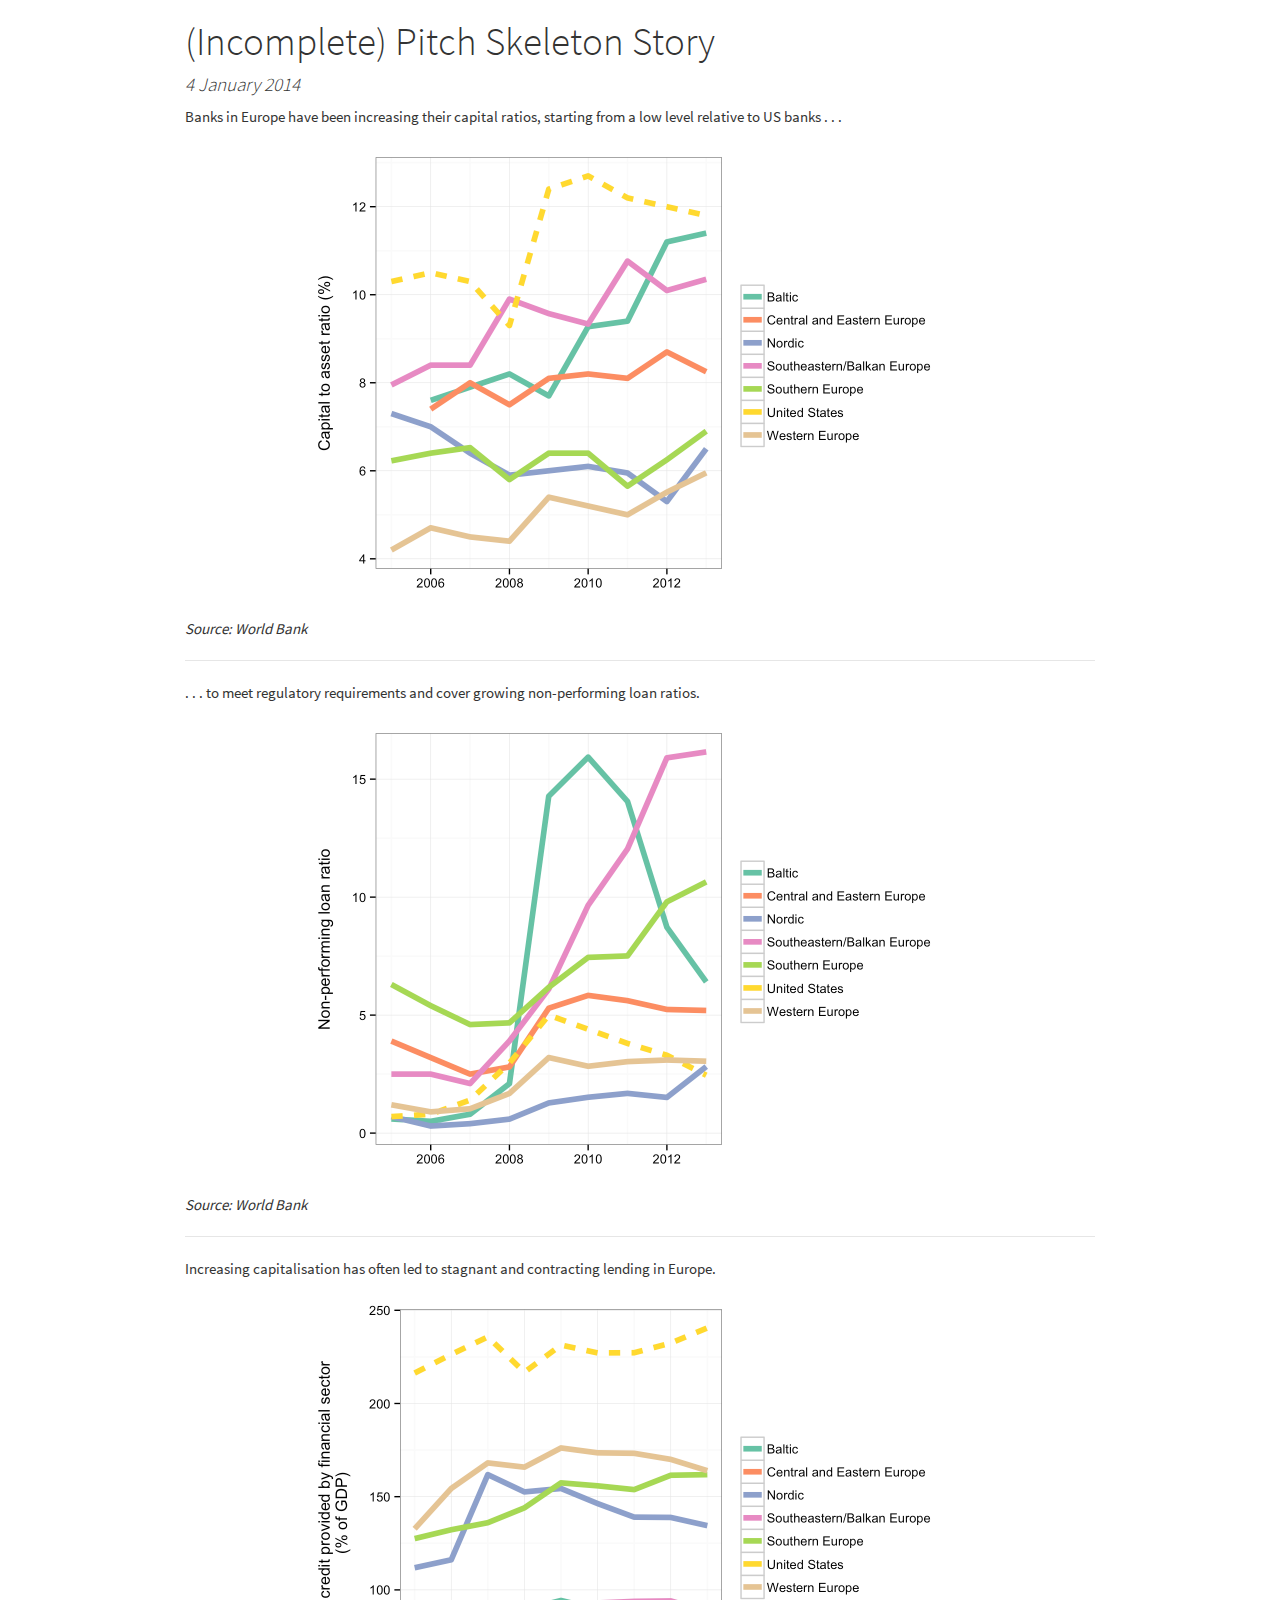
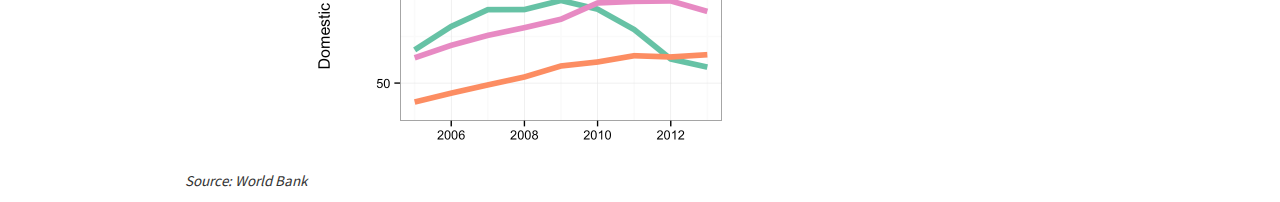
==== BasicStory.html @ ab07bdc5 "minor" ====
<!DOCTYPE html>

<html xmlns="http://www.w3.org/1999/xhtml">

<head>

<meta charset="utf-8">
<meta http-equiv="Content-Type" content="text/html; charset=utf-8" />
<meta name="generator" content="pandoc" />



<title>(Incomplete) Pitch Skeleton Story</title>

<script src="data:application/x-javascript,%2F%2A%21%20jQuery%20v1%2E11%2E0%20%7C%20%28c%29%202005%2C%202014%20jQuery%20Foundation%2C%20Inc%2E%20%7C%20jquery%2Eorg%2Flicense%20%2A%2F%0A%21function%28a%2Cb%29%7B%22object%22%3D%3Dtypeof%20module%26%26%22object%22%3D%3Dtypeof%20module%2Eexports%3Fmodule%2Eexports%3Da%2Edocument%3Fb%28a%2C%210%29%3Afunction%28a%29%7Bif%28%21a%2Edocument%29throw%20new%20Error%28%22jQuery%20requires%20a%20window%20with%20a%20document%22%29%3Breturn%20b%28a%29%7D%3Ab%28a%29%7D%28%22undefined%22%21%3Dtypeof%20window%3Fwindow%3Athis%2Cfunction%28a%2Cb%29%7Bvar%20c%3D%5B%5D%2Cd%3Dc%2Eslice%2Ce%3Dc%2Econcat%2Cf%3Dc%2Epush%2Cg%3Dc%2EindexOf%2Ch%3D%7B%7D%2Ci%3Dh%2EtoString%2Cj%3Dh%2EhasOwnProperty%2Ck%3D%22%22%2Etrim%2Cl%3D%7B%7D%2Cm%3D%221%2E11%2E0%22%2Cn%3Dfunction%28a%2Cb%29%7Breturn%20new%20n%2Efn%2Einit%28a%2Cb%29%7D%2Co%3D%2F%5E%5B%5Cs%5CuFEFF%5CxA0%5D%2B%7C%5B%5Cs%5CuFEFF%5CxA0%5D%2B%24%2Fg%2Cp%3D%2F%5E%2Dms%2D%2F%2Cq%3D%2F%2D%28%5B%5Cda%2Dz%5D%29%2Fgi%2Cr%3Dfunction%28a%2Cb%29%7Breturn%20b%2EtoUpperCase%28%29%7D%3Bn%2Efn%3Dn%2Eprototype%3D%7Bjquery%3Am%2Cconstructor%3An%2Cselector%3A%22%22%2Clength%3A0%2CtoArray%3Afunction%28%29%7Breturn%20d%2Ecall%28this%29%7D%2Cget%3Afunction%28a%29%7Breturn%20null%21%3Da%3F0%3Ea%3Fthis%5Ba%2Bthis%2Elength%5D%3Athis%5Ba%5D%3Ad%2Ecall%28this%29%7D%2CpushStack%3Afunction%28a%29%7Bvar%20b%3Dn%2Emerge%28this%2Econstructor%28%29%2Ca%29%3Breturn%20b%2EprevObject%3Dthis%2Cb%2Econtext%3Dthis%2Econtext%2Cb%7D%2Ceach%3Afunction%28a%2Cb%29%7Breturn%20n%2Eeach%28this%2Ca%2Cb%29%7D%2Cmap%3Afunction%28a%29%7Breturn%20this%2EpushStack%28n%2Emap%28this%2Cfunction%28b%2Cc%29%7Breturn%20a%2Ecall%28b%2Cc%2Cb%29%7D%29%29%7D%2Cslice%3Afunction%28%29%7Breturn%20this%2EpushStack%28d%2Eapply%28this%2Carguments%29%29%7D%2Cfirst%3Afunction%28%29%7Breturn%20this%2Eeq%280%29%7D%2Clast%3Afunction%28%29%7Breturn%20this%2Eeq%28%2D1%29%7D%2Ceq%3Afunction%28a%29%7Bvar%20b%3Dthis%2Elength%2Cc%3D%2Ba%2B%280%3Ea%3Fb%3A0%29%3Breturn%20this%2EpushStack%28c%3E%3D0%26%26b%3Ec%3F%5Bthis%5Bc%5D%5D%3A%5B%5D%29%7D%2Cend%3Afunction%28%29%7Breturn%20this%2EprevObject%7C%7Cthis%2Econstructor%28null%29%7D%2Cpush%3Af%2Csort%3Ac%2Esort%2Csplice%3Ac%2Esplice%7D%2Cn%2Eextend%3Dn%2Efn%2Eextend%3Dfunction%28%29%7Bvar%20a%2Cb%2Cc%2Cd%2Ce%2Cf%2Cg%3Darguments%5B0%5D%7C%7C%7B%7D%2Ch%3D1%2Ci%3Darguments%2Elength%2Cj%3D%211%3Bfor%28%22boolean%22%3D%3Dtypeof%20g%26%26%28j%3Dg%2Cg%3Darguments%5Bh%5D%7C%7C%7B%7D%2Ch%2B%2B%29%2C%22object%22%3D%3Dtypeof%20g%7C%7Cn%2EisFunction%28g%29%7C%7C%28g%3D%7B%7D%29%2Ch%3D%3D%3Di%26%26%28g%3Dthis%2Ch%2D%2D%29%3Bi%3Eh%3Bh%2B%2B%29if%28null%21%3D%28e%3Darguments%5Bh%5D%29%29for%28d%20in%20e%29a%3Dg%5Bd%5D%2Cc%3De%5Bd%5D%2Cg%21%3D%3Dc%26%26%28j%26%26c%26%26%28n%2EisPlainObject%28c%29%7C%7C%28b%3Dn%2EisArray%28c%29%29%29%3F%28b%3F%28b%3D%211%2Cf%3Da%26%26n%2EisArray%28a%29%3Fa%3A%5B%5D%29%3Af%3Da%26%26n%2EisPlainObject%28a%29%3Fa%3A%7B%7D%2Cg%5Bd%5D%3Dn%2Eextend%28j%2Cf%2Cc%29%29%3Avoid%200%21%3D%3Dc%26%26%28g%5Bd%5D%3Dc%29%29%3Breturn%20g%7D%2Cn%2Eextend%28%7Bexpando%3A%22jQuery%22%2B%28m%2BMath%2Erandom%28%29%29%2Ereplace%28%2F%5CD%2Fg%2C%22%22%29%2CisReady%3A%210%2Cerror%3Afunction%28a%29%7Bthrow%20new%20Error%28a%29%7D%2Cnoop%3Afunction%28%29%7B%7D%2CisFunction%3Afunction%28a%29%7Breturn%22function%22%3D%3D%3Dn%2Etype%28a%29%7D%2CisArray%3AArray%2EisArray%7C%7Cfunction%28a%29%7Breturn%22array%22%3D%3D%3Dn%2Etype%28a%29%7D%2CisWindow%3Afunction%28a%29%7Breturn%20null%21%3Da%26%26a%3D%3Da%2Ewindow%7D%2CisNumeric%3Afunction%28a%29%7Breturn%20a%2DparseFloat%28a%29%3E%3D0%7D%2CisEmptyObject%3Afunction%28a%29%7Bvar%20b%3Bfor%28b%20in%20a%29return%211%3Breturn%210%7D%2CisPlainObject%3Afunction%28a%29%7Bvar%20b%3Bif%28%21a%7C%7C%22object%22%21%3D%3Dn%2Etype%28a%29%7C%7Ca%2EnodeType%7C%7Cn%2EisWindow%28a%29%29return%211%3Btry%7Bif%28a%2Econstructor%26%26%21j%2Ecall%28a%2C%22constructor%22%29%26%26%21j%2Ecall%28a%2Econstructor%2Eprototype%2C%22isPrototypeOf%22%29%29return%211%7Dcatch%28c%29%7Breturn%211%7Dif%28l%2EownLast%29for%28b%20in%20a%29return%20j%2Ecall%28a%2Cb%29%3Bfor%28b%20in%20a%29%3Breturn%20void%200%3D%3D%3Db%7C%7Cj%2Ecall%28a%2Cb%29%7D%2Ctype%3Afunction%28a%29%7Breturn%20null%3D%3Da%3Fa%2B%22%22%3A%22object%22%3D%3Dtypeof%20a%7C%7C%22function%22%3D%3Dtypeof%20a%3Fh%5Bi%2Ecall%28a%29%5D%7C%7C%22object%22%3Atypeof%20a%7D%2CglobalEval%3Afunction%28b%29%7Bb%26%26n%2Etrim%28b%29%26%26%28a%2EexecScript%7C%7Cfunction%28b%29%7Ba%2Eeval%2Ecall%28a%2Cb%29%7D%29%28b%29%7D%2CcamelCase%3Afunction%28a%29%7Breturn%20a%2Ereplace%28p%2C%22ms%2D%22%29%2Ereplace%28q%2Cr%29%7D%2CnodeName%3Afunction%28a%2Cb%29%7Breturn%20a%2EnodeName%26%26a%2EnodeName%2EtoLowerCase%28%29%3D%3D%3Db%2EtoLowerCase%28%29%7D%2Ceach%3Afunction%28a%2Cb%2Cc%29%7Bvar%20d%2Ce%3D0%2Cf%3Da%2Elength%2Cg%3Ds%28a%29%3Bif%28c%29%7Bif%28g%29%7Bfor%28%3Bf%3Ee%3Be%2B%2B%29if%28d%3Db%2Eapply%28a%5Be%5D%2Cc%29%2Cd%3D%3D%3D%211%29break%7Delse%20for%28e%20in%20a%29if%28d%3Db%2Eapply%28a%5Be%5D%2Cc%29%2Cd%3D%3D%3D%211%29break%7Delse%20if%28g%29%7Bfor%28%3Bf%3Ee%3Be%2B%2B%29if%28d%3Db%2Ecall%28a%5Be%5D%2Ce%2Ca%5Be%5D%29%2Cd%3D%3D%3D%211%29break%7Delse%20for%28e%20in%20a%29if%28d%3Db%2Ecall%28a%5Be%5D%2Ce%2Ca%5Be%5D%29%2Cd%3D%3D%3D%211%29break%3Breturn%20a%7D%2Ctrim%3Ak%26%26%21k%2Ecall%28%22%5Cufeff%5Cxa0%22%29%3Ffunction%28a%29%7Breturn%20null%3D%3Da%3F%22%22%3Ak%2Ecall%28a%29%7D%3Afunction%28a%29%7Breturn%20null%3D%3Da%3F%22%22%3A%28a%2B%22%22%29%2Ereplace%28o%2C%22%22%29%7D%2CmakeArray%3Afunction%28a%2Cb%29%7Bvar%20c%3Db%7C%7C%5B%5D%3Breturn%20null%21%3Da%26%26%28s%28Object%28a%29%29%3Fn%2Emerge%28c%2C%22string%22%3D%3Dtypeof%20a%3F%5Ba%5D%3Aa%29%3Af%2Ecall%28c%2Ca%29%29%2Cc%7D%2CinArray%3Afunction%28a%2Cb%2Cc%29%7Bvar%20d%3Bif%28b%29%7Bif%28g%29return%20g%2Ecall%28b%2Ca%2Cc%29%3Bfor%28d%3Db%2Elength%2Cc%3Dc%3F0%3Ec%3FMath%2Emax%280%2Cd%2Bc%29%3Ac%3A0%3Bd%3Ec%3Bc%2B%2B%29if%28c%20in%20b%26%26b%5Bc%5D%3D%3D%3Da%29return%20c%7Dreturn%2D1%7D%2Cmerge%3Afunction%28a%2Cb%29%7Bvar%20c%3D%2Bb%2Elength%2Cd%3D0%2Ce%3Da%2Elength%3Bwhile%28c%3Ed%29a%5Be%2B%2B%5D%3Db%5Bd%2B%2B%5D%3Bif%28c%21%3D%3Dc%29while%28void%200%21%3D%3Db%5Bd%5D%29a%5Be%2B%2B%5D%3Db%5Bd%2B%2B%5D%3Breturn%20a%2Elength%3De%2Ca%7D%2Cgrep%3Afunction%28a%2Cb%2Cc%29%7Bfor%28var%20d%2Ce%3D%5B%5D%2Cf%3D0%2Cg%3Da%2Elength%2Ch%3D%21c%3Bg%3Ef%3Bf%2B%2B%29d%3D%21b%28a%5Bf%5D%2Cf%29%2Cd%21%3D%3Dh%26%26e%2Epush%28a%5Bf%5D%29%3Breturn%20e%7D%2Cmap%3Afunction%28a%2Cb%2Cc%29%7Bvar%20d%2Cf%3D0%2Cg%3Da%2Elength%2Ch%3Ds%28a%29%2Ci%3D%5B%5D%3Bif%28h%29for%28%3Bg%3Ef%3Bf%2B%2B%29d%3Db%28a%5Bf%5D%2Cf%2Cc%29%2Cnull%21%3Dd%26%26i%2Epush%28d%29%3Belse%20for%28f%20in%20a%29d%3Db%28a%5Bf%5D%2Cf%2Cc%29%2Cnull%21%3Dd%26%26i%2Epush%28d%29%3Breturn%20e%2Eapply%28%5B%5D%2Ci%29%7D%2Cguid%3A1%2Cproxy%3Afunction%28a%2Cb%29%7Bvar%20c%2Ce%2Cf%3Breturn%22string%22%3D%3Dtypeof%20b%26%26%28f%3Da%5Bb%5D%2Cb%3Da%2Ca%3Df%29%2Cn%2EisFunction%28a%29%3F%28c%3Dd%2Ecall%28arguments%2C2%29%2Ce%3Dfunction%28%29%7Breturn%20a%2Eapply%28b%7C%7Cthis%2Cc%2Econcat%28d%2Ecall%28arguments%29%29%29%7D%2Ce%2Eguid%3Da%2Eguid%3Da%2Eguid%7C%7Cn%2Eguid%2B%2B%2Ce%29%3Avoid%200%7D%2Cnow%3Afunction%28%29%7Breturn%2Bnew%20Date%7D%2Csupport%3Al%7D%29%2Cn%2Eeach%28%22Boolean%20Number%20String%20Function%20Array%20Date%20RegExp%20Object%20Error%22%2Esplit%28%22%20%22%29%2Cfunction%28a%2Cb%29%7Bh%5B%22%5Bobject%20%22%2Bb%2B%22%5D%22%5D%3Db%2EtoLowerCase%28%29%7D%29%3Bfunction%20s%28a%29%7Bvar%20b%3Da%2Elength%2Cc%3Dn%2Etype%28a%29%3Breturn%22function%22%3D%3D%3Dc%7C%7Cn%2EisWindow%28a%29%3F%211%3A1%3D%3D%3Da%2EnodeType%26%26b%3F%210%3A%22array%22%3D%3D%3Dc%7C%7C0%3D%3D%3Db%7C%7C%22number%22%3D%3Dtypeof%20b%26%26b%3E0%26%26b%2D1%20in%20a%7Dvar%20t%3Dfunction%28a%29%7Bvar%20b%2Cc%2Cd%2Ce%2Cf%2Cg%2Ch%2Ci%2Cj%2Ck%2Cl%2Cm%2Cn%2Co%2Cp%2Cq%2Cr%2Cs%3D%22sizzle%22%2B%2Dnew%20Date%2Ct%3Da%2Edocument%2Cu%3D0%2Cv%3D0%2Cw%3Deb%28%29%2Cx%3Deb%28%29%2Cy%3Deb%28%29%2Cz%3Dfunction%28a%2Cb%29%7Breturn%20a%3D%3D%3Db%26%26%28j%3D%210%29%2C0%7D%2CA%3D%22undefined%22%2CB%3D1%3C%3C31%2CC%3D%7B%7D%2EhasOwnProperty%2CD%3D%5B%5D%2CE%3DD%2Epop%2CF%3DD%2Epush%2CG%3DD%2Epush%2CH%3DD%2Eslice%2CI%3DD%2EindexOf%7C%7Cfunction%28a%29%7Bfor%28var%20b%3D0%2Cc%3Dthis%2Elength%3Bc%3Eb%3Bb%2B%2B%29if%28this%5Bb%5D%3D%3D%3Da%29return%20b%3Breturn%2D1%7D%2CJ%3D%22checked%7Cselected%7Casync%7Cautofocus%7Cautoplay%7Ccontrols%7Cdefer%7Cdisabled%7Chidden%7Cismap%7Cloop%7Cmultiple%7Copen%7Creadonly%7Crequired%7Cscoped%22%2CK%3D%22%5B%5C%5Cx20%5C%5Ct%5C%5Cr%5C%5Cn%5C%5Cf%5D%22%2CL%3D%22%28%3F%3A%5C%5C%5C%5C%2E%7C%5B%5C%5Cw%2D%5D%7C%5B%5E%5C%5Cx00%2D%5C%5Cxa0%5D%29%2B%22%2CM%3DL%2Ereplace%28%22w%22%2C%22w%23%22%29%2CN%3D%22%5C%5C%5B%22%2BK%2B%22%2A%28%22%2BL%2B%22%29%22%2BK%2B%22%2A%28%3F%3A%28%5B%2A%5E%24%7C%21%7E%5D%3F%3D%29%22%2BK%2B%22%2A%28%3F%3A%28%5B%27%5C%22%5D%29%28%28%3F%3A%5C%5C%5C%5C%2E%7C%5B%5E%5C%5C%5C%5C%5D%29%2A%3F%29%5C%5C3%7C%28%22%2BM%2B%22%29%7C%29%7C%29%22%2BK%2B%22%2A%5C%5C%5D%22%2CO%3D%22%3A%28%22%2BL%2B%22%29%28%3F%3A%5C%5C%28%28%28%5B%27%5C%22%5D%29%28%28%3F%3A%5C%5C%5C%5C%2E%7C%5B%5E%5C%5C%5C%5C%5D%29%2A%3F%29%5C%5C3%7C%28%28%3F%3A%5C%5C%5C%5C%2E%7C%5B%5E%5C%5C%5C%5C%28%29%5B%5C%5C%5D%5D%7C%22%2BN%2Ereplace%283%2C8%29%2B%22%29%2A%29%7C%2E%2A%29%5C%5C%29%7C%29%22%2CP%3Dnew%20RegExp%28%22%5E%22%2BK%2B%22%2B%7C%28%28%3F%3A%5E%7C%5B%5E%5C%5C%5C%5C%5D%29%28%3F%3A%5C%5C%5C%5C%2E%29%2A%29%22%2BK%2B%22%2B%24%22%2C%22g%22%29%2CQ%3Dnew%20RegExp%28%22%5E%22%2BK%2B%22%2A%2C%22%2BK%2B%22%2A%22%29%2CR%3Dnew%20RegExp%28%22%5E%22%2BK%2B%22%2A%28%5B%3E%2B%7E%5D%7C%22%2BK%2B%22%29%22%2BK%2B%22%2A%22%29%2CS%3Dnew%20RegExp%28%22%3D%22%2BK%2B%22%2A%28%5B%5E%5C%5C%5D%27%5C%22%5D%2A%3F%29%22%2BK%2B%22%2A%5C%5C%5D%22%2C%22g%22%29%2CT%3Dnew%20RegExp%28O%29%2CU%3Dnew%20RegExp%28%22%5E%22%2BM%2B%22%24%22%29%2CV%3D%7BID%3Anew%20RegExp%28%22%5E%23%28%22%2BL%2B%22%29%22%29%2CCLASS%3Anew%20RegExp%28%22%5E%5C%5C%2E%28%22%2BL%2B%22%29%22%29%2CTAG%3Anew%20RegExp%28%22%5E%28%22%2BL%2Ereplace%28%22w%22%2C%22w%2A%22%29%2B%22%29%22%29%2CATTR%3Anew%20RegExp%28%22%5E%22%2BN%29%2CPSEUDO%3Anew%20RegExp%28%22%5E%22%2BO%29%2CCHILD%3Anew%20RegExp%28%22%5E%3A%28only%7Cfirst%7Clast%7Cnth%7Cnth%2Dlast%29%2D%28child%7Cof%2Dtype%29%28%3F%3A%5C%5C%28%22%2BK%2B%22%2A%28even%7Codd%7C%28%28%5B%2B%2D%5D%7C%29%28%5C%5Cd%2A%29n%7C%29%22%2BK%2B%22%2A%28%3F%3A%28%5B%2B%2D%5D%7C%29%22%2BK%2B%22%2A%28%5C%5Cd%2B%29%7C%29%29%22%2BK%2B%22%2A%5C%5C%29%7C%29%22%2C%22i%22%29%2Cbool%3Anew%20RegExp%28%22%5E%28%3F%3A%22%2BJ%2B%22%29%24%22%2C%22i%22%29%2CneedsContext%3Anew%20RegExp%28%22%5E%22%2BK%2B%22%2A%5B%3E%2B%7E%5D%7C%3A%28even%7Codd%7Ceq%7Cgt%7Clt%7Cnth%7Cfirst%7Clast%29%28%3F%3A%5C%5C%28%22%2BK%2B%22%2A%28%28%3F%3A%2D%5C%5Cd%29%3F%5C%5Cd%2A%29%22%2BK%2B%22%2A%5C%5C%29%7C%29%28%3F%3D%5B%5E%2D%5D%7C%24%29%22%2C%22i%22%29%7D%2CW%3D%2F%5E%28%3F%3Ainput%7Cselect%7Ctextarea%7Cbutton%29%24%2Fi%2CX%3D%2F%5Eh%5Cd%24%2Fi%2CY%3D%2F%5E%5B%5E%7B%5D%2B%5C%7B%5Cs%2A%5C%5Bnative%20%5Cw%2F%2CZ%3D%2F%5E%28%3F%3A%23%28%5B%5Cw%2D%5D%2B%29%7C%28%5Cw%2B%29%7C%5C%2E%28%5B%5Cw%2D%5D%2B%29%29%24%2F%2C%24%3D%2F%5B%2B%7E%5D%2F%2C%5F%3D%2F%27%7C%5C%5C%2Fg%2Cab%3Dnew%20RegExp%28%22%5C%5C%5C%5C%28%5B%5C%5Cda%2Df%5D%7B1%2C6%7D%22%2BK%2B%22%3F%7C%28%22%2BK%2B%22%29%7C%2E%29%22%2C%22ig%22%29%2Cbb%3Dfunction%28a%2Cb%2Cc%29%7Bvar%20d%3D%220x%22%2Bb%2D65536%3Breturn%20d%21%3D%3Dd%7C%7Cc%3Fb%3A0%3Ed%3FString%2EfromCharCode%28d%2B65536%29%3AString%2EfromCharCode%28d%3E%3E10%7C55296%2C1023%26d%7C56320%29%7D%3Btry%7BG%2Eapply%28D%3DH%2Ecall%28t%2EchildNodes%29%2Ct%2EchildNodes%29%2CD%5Bt%2EchildNodes%2Elength%5D%2EnodeType%7Dcatch%28cb%29%7BG%3D%7Bapply%3AD%2Elength%3Ffunction%28a%2Cb%29%7BF%2Eapply%28a%2CH%2Ecall%28b%29%29%7D%3Afunction%28a%2Cb%29%7Bvar%20c%3Da%2Elength%2Cd%3D0%3Bwhile%28a%5Bc%2B%2B%5D%3Db%5Bd%2B%2B%5D%29%3Ba%2Elength%3Dc%2D1%7D%7D%7Dfunction%20db%28a%2Cb%2Cd%2Ce%29%7Bvar%20f%2Cg%2Ch%2Ci%2Cj%2Cm%2Cp%2Cq%2Cu%2Cv%3Bif%28%28b%3Fb%2EownerDocument%7C%7Cb%3At%29%21%3D%3Dl%26%26k%28b%29%2Cb%3Db%7C%7Cl%2Cd%3Dd%7C%7C%5B%5D%2C%21a%7C%7C%22string%22%21%3Dtypeof%20a%29return%20d%3Bif%281%21%3D%3D%28i%3Db%2EnodeType%29%26%269%21%3D%3Di%29return%5B%5D%3Bif%28n%26%26%21e%29%7Bif%28f%3DZ%2Eexec%28a%29%29if%28h%3Df%5B1%5D%29%7Bif%289%3D%3D%3Di%29%7Bif%28g%3Db%2EgetElementById%28h%29%2C%21g%7C%7C%21g%2EparentNode%29return%20d%3Bif%28g%2Eid%3D%3D%3Dh%29return%20d%2Epush%28g%29%2Cd%7Delse%20if%28b%2EownerDocument%26%26%28g%3Db%2EownerDocument%2EgetElementById%28h%29%29%26%26r%28b%2Cg%29%26%26g%2Eid%3D%3D%3Dh%29return%20d%2Epush%28g%29%2Cd%7Delse%7Bif%28f%5B2%5D%29return%20G%2Eapply%28d%2Cb%2EgetElementsByTagName%28a%29%29%2Cd%3Bif%28%28h%3Df%5B3%5D%29%26%26c%2EgetElementsByClassName%26%26b%2EgetElementsByClassName%29return%20G%2Eapply%28d%2Cb%2EgetElementsByClassName%28h%29%29%2Cd%7Dif%28c%2Eqsa%26%26%28%21o%7C%7C%21o%2Etest%28a%29%29%29%7Bif%28q%3Dp%3Ds%2Cu%3Db%2Cv%3D9%3D%3D%3Di%26%26a%2C1%3D%3D%3Di%26%26%22object%22%21%3D%3Db%2EnodeName%2EtoLowerCase%28%29%29%7Bm%3Dob%28a%29%2C%28p%3Db%2EgetAttribute%28%22id%22%29%29%3Fq%3Dp%2Ereplace%28%5F%2C%22%5C%5C%24%26%22%29%3Ab%2EsetAttribute%28%22id%22%2Cq%29%2Cq%3D%22%5Bid%3D%27%22%2Bq%2B%22%27%5D%20%22%2Cj%3Dm%2Elength%3Bwhile%28j%2D%2D%29m%5Bj%5D%3Dq%2Bpb%28m%5Bj%5D%29%3Bu%3D%24%2Etest%28a%29%26%26mb%28b%2EparentNode%29%7C%7Cb%2Cv%3Dm%2Ejoin%28%22%2C%22%29%7Dif%28v%29try%7Breturn%20G%2Eapply%28d%2Cu%2EquerySelectorAll%28v%29%29%2Cd%7Dcatch%28w%29%7B%7Dfinally%7Bp%7C%7Cb%2EremoveAttribute%28%22id%22%29%7D%7D%7Dreturn%20xb%28a%2Ereplace%28P%2C%22%241%22%29%2Cb%2Cd%2Ce%29%7Dfunction%20eb%28%29%7Bvar%20a%3D%5B%5D%3Bfunction%20b%28c%2Ce%29%7Breturn%20a%2Epush%28c%2B%22%20%22%29%3Ed%2EcacheLength%26%26delete%20b%5Ba%2Eshift%28%29%5D%2Cb%5Bc%2B%22%20%22%5D%3De%7Dreturn%20b%7Dfunction%20fb%28a%29%7Breturn%20a%5Bs%5D%3D%210%2Ca%7Dfunction%20gb%28a%29%7Bvar%20b%3Dl%2EcreateElement%28%22div%22%29%3Btry%7Breturn%21%21a%28b%29%7Dcatch%28c%29%7Breturn%211%7Dfinally%7Bb%2EparentNode%26%26b%2EparentNode%2EremoveChild%28b%29%2Cb%3Dnull%7D%7Dfunction%20hb%28a%2Cb%29%7Bvar%20c%3Da%2Esplit%28%22%7C%22%29%2Ce%3Da%2Elength%3Bwhile%28e%2D%2D%29d%2EattrHandle%5Bc%5Be%5D%5D%3Db%7Dfunction%20ib%28a%2Cb%29%7Bvar%20c%3Db%26%26a%2Cd%3Dc%26%261%3D%3D%3Da%2EnodeType%26%261%3D%3D%3Db%2EnodeType%26%26%28%7Eb%2EsourceIndex%7C%7CB%29%2D%28%7Ea%2EsourceIndex%7C%7CB%29%3Bif%28d%29return%20d%3Bif%28c%29while%28c%3Dc%2EnextSibling%29if%28c%3D%3D%3Db%29return%2D1%3Breturn%20a%3F1%3A%2D1%7Dfunction%20jb%28a%29%7Breturn%20function%28b%29%7Bvar%20c%3Db%2EnodeName%2EtoLowerCase%28%29%3Breturn%22input%22%3D%3D%3Dc%26%26b%2Etype%3D%3D%3Da%7D%7Dfunction%20kb%28a%29%7Breturn%20function%28b%29%7Bvar%20c%3Db%2EnodeName%2EtoLowerCase%28%29%3Breturn%28%22input%22%3D%3D%3Dc%7C%7C%22button%22%3D%3D%3Dc%29%26%26b%2Etype%3D%3D%3Da%7D%7Dfunction%20lb%28a%29%7Breturn%20fb%28function%28b%29%7Breturn%20b%3D%2Bb%2Cfb%28function%28c%2Cd%29%7Bvar%20e%2Cf%3Da%28%5B%5D%2Cc%2Elength%2Cb%29%2Cg%3Df%2Elength%3Bwhile%28g%2D%2D%29c%5Be%3Df%5Bg%5D%5D%26%26%28c%5Be%5D%3D%21%28d%5Be%5D%3Dc%5Be%5D%29%29%7D%29%7D%29%7Dfunction%20mb%28a%29%7Breturn%20a%26%26typeof%20a%2EgetElementsByTagName%21%3D%3DA%26%26a%7Dc%3Ddb%2Esupport%3D%7B%7D%2Cf%3Ddb%2EisXML%3Dfunction%28a%29%7Bvar%20b%3Da%26%26%28a%2EownerDocument%7C%7Ca%29%2EdocumentElement%3Breturn%20b%3F%22HTML%22%21%3D%3Db%2EnodeName%3A%211%7D%2Ck%3Ddb%2EsetDocument%3Dfunction%28a%29%7Bvar%20b%2Ce%3Da%3Fa%2EownerDocument%7C%7Ca%3At%2Cg%3De%2EdefaultView%3Breturn%20e%21%3D%3Dl%26%269%3D%3D%3De%2EnodeType%26%26e%2EdocumentElement%3F%28l%3De%2Cm%3De%2EdocumentElement%2Cn%3D%21f%28e%29%2Cg%26%26g%21%3D%3Dg%2Etop%26%26%28g%2EaddEventListener%3Fg%2EaddEventListener%28%22unload%22%2Cfunction%28%29%7Bk%28%29%7D%2C%211%29%3Ag%2EattachEvent%26%26g%2EattachEvent%28%22onunload%22%2Cfunction%28%29%7Bk%28%29%7D%29%29%2Cc%2Eattributes%3Dgb%28function%28a%29%7Breturn%20a%2EclassName%3D%22i%22%2C%21a%2EgetAttribute%28%22className%22%29%7D%29%2Cc%2EgetElementsByTagName%3Dgb%28function%28a%29%7Breturn%20a%2EappendChild%28e%2EcreateComment%28%22%22%29%29%2C%21a%2EgetElementsByTagName%28%22%2A%22%29%2Elength%7D%29%2Cc%2EgetElementsByClassName%3DY%2Etest%28e%2EgetElementsByClassName%29%26%26gb%28function%28a%29%7Breturn%20a%2EinnerHTML%3D%22%3Cdiv%20class%3D%27a%27%3E%3C%2Fdiv%3E%3Cdiv%20class%3D%27a%20i%27%3E%3C%2Fdiv%3E%22%2Ca%2EfirstChild%2EclassName%3D%22i%22%2C2%3D%3D%3Da%2EgetElementsByClassName%28%22i%22%29%2Elength%7D%29%2Cc%2EgetById%3Dgb%28function%28a%29%7Breturn%20m%2EappendChild%28a%29%2Eid%3Ds%2C%21e%2EgetElementsByName%7C%7C%21e%2EgetElementsByName%28s%29%2Elength%7D%29%2Cc%2EgetById%3F%28d%2Efind%2EID%3Dfunction%28a%2Cb%29%7Bif%28typeof%20b%2EgetElementById%21%3D%3DA%26%26n%29%7Bvar%20c%3Db%2EgetElementById%28a%29%3Breturn%20c%26%26c%2EparentNode%3F%5Bc%5D%3A%5B%5D%7D%7D%2Cd%2Efilter%2EID%3Dfunction%28a%29%7Bvar%20b%3Da%2Ereplace%28ab%2Cbb%29%3Breturn%20function%28a%29%7Breturn%20a%2EgetAttribute%28%22id%22%29%3D%3D%3Db%7D%7D%29%3A%28delete%20d%2Efind%2EID%2Cd%2Efilter%2EID%3Dfunction%28a%29%7Bvar%20b%3Da%2Ereplace%28ab%2Cbb%29%3Breturn%20function%28a%29%7Bvar%20c%3Dtypeof%20a%2EgetAttributeNode%21%3D%3DA%26%26a%2EgetAttributeNode%28%22id%22%29%3Breturn%20c%26%26c%2Evalue%3D%3D%3Db%7D%7D%29%2Cd%2Efind%2ETAG%3Dc%2EgetElementsByTagName%3Ffunction%28a%2Cb%29%7Breturn%20typeof%20b%2EgetElementsByTagName%21%3D%3DA%3Fb%2EgetElementsByTagName%28a%29%3Avoid%200%7D%3Afunction%28a%2Cb%29%7Bvar%20c%2Cd%3D%5B%5D%2Ce%3D0%2Cf%3Db%2EgetElementsByTagName%28a%29%3Bif%28%22%2A%22%3D%3D%3Da%29%7Bwhile%28c%3Df%5Be%2B%2B%5D%291%3D%3D%3Dc%2EnodeType%26%26d%2Epush%28c%29%3Breturn%20d%7Dreturn%20f%7D%2Cd%2Efind%2ECLASS%3Dc%2EgetElementsByClassName%26%26function%28a%2Cb%29%7Breturn%20typeof%20b%2EgetElementsByClassName%21%3D%3DA%26%26n%3Fb%2EgetElementsByClassName%28a%29%3Avoid%200%7D%2Cp%3D%5B%5D%2Co%3D%5B%5D%2C%28c%2Eqsa%3DY%2Etest%28e%2EquerySelectorAll%29%29%26%26%28gb%28function%28a%29%7Ba%2EinnerHTML%3D%22%3Cselect%20t%3D%27%27%3E%3Coption%20selected%3D%27%27%3E%3C%2Foption%3E%3C%2Fselect%3E%22%2Ca%2EquerySelectorAll%28%22%5Bt%5E%3D%27%27%5D%22%29%2Elength%26%26o%2Epush%28%22%5B%2A%5E%24%5D%3D%22%2BK%2B%22%2A%28%3F%3A%27%27%7C%5C%22%5C%22%29%22%29%2Ca%2EquerySelectorAll%28%22%5Bselected%5D%22%29%2Elength%7C%7Co%2Epush%28%22%5C%5C%5B%22%2BK%2B%22%2A%28%3F%3Avalue%7C%22%2BJ%2B%22%29%22%29%2Ca%2EquerySelectorAll%28%22%3Achecked%22%29%2Elength%7C%7Co%2Epush%28%22%3Achecked%22%29%7D%29%2Cgb%28function%28a%29%7Bvar%20b%3De%2EcreateElement%28%22input%22%29%3Bb%2EsetAttribute%28%22type%22%2C%22hidden%22%29%2Ca%2EappendChild%28b%29%2EsetAttribute%28%22name%22%2C%22D%22%29%2Ca%2EquerySelectorAll%28%22%5Bname%3Dd%5D%22%29%2Elength%26%26o%2Epush%28%22name%22%2BK%2B%22%2A%5B%2A%5E%24%7C%21%7E%5D%3F%3D%22%29%2Ca%2EquerySelectorAll%28%22%3Aenabled%22%29%2Elength%7C%7Co%2Epush%28%22%3Aenabled%22%2C%22%3Adisabled%22%29%2Ca%2EquerySelectorAll%28%22%2A%2C%3Ax%22%29%2Co%2Epush%28%22%2C%2E%2A%3A%22%29%7D%29%29%2C%28c%2EmatchesSelector%3DY%2Etest%28q%3Dm%2EwebkitMatchesSelector%7C%7Cm%2EmozMatchesSelector%7C%7Cm%2EoMatchesSelector%7C%7Cm%2EmsMatchesSelector%29%29%26%26gb%28function%28a%29%7Bc%2EdisconnectedMatch%3Dq%2Ecall%28a%2C%22div%22%29%2Cq%2Ecall%28a%2C%22%5Bs%21%3D%27%27%5D%3Ax%22%29%2Cp%2Epush%28%22%21%3D%22%2CO%29%7D%29%2Co%3Do%2Elength%26%26new%20RegExp%28o%2Ejoin%28%22%7C%22%29%29%2Cp%3Dp%2Elength%26%26new%20RegExp%28p%2Ejoin%28%22%7C%22%29%29%2Cb%3DY%2Etest%28m%2EcompareDocumentPosition%29%2Cr%3Db%7C%7CY%2Etest%28m%2Econtains%29%3Ffunction%28a%2Cb%29%7Bvar%20c%3D9%3D%3D%3Da%2EnodeType%3Fa%2EdocumentElement%3Aa%2Cd%3Db%26%26b%2EparentNode%3Breturn%20a%3D%3D%3Dd%7C%7C%21%28%21d%7C%7C1%21%3D%3Dd%2EnodeType%7C%7C%21%28c%2Econtains%3Fc%2Econtains%28d%29%3Aa%2EcompareDocumentPosition%26%2616%26a%2EcompareDocumentPosition%28d%29%29%29%7D%3Afunction%28a%2Cb%29%7Bif%28b%29while%28b%3Db%2EparentNode%29if%28b%3D%3D%3Da%29return%210%3Breturn%211%7D%2Cz%3Db%3Ffunction%28a%2Cb%29%7Bif%28a%3D%3D%3Db%29return%20j%3D%210%2C0%3Bvar%20d%3D%21a%2EcompareDocumentPosition%2D%21b%2EcompareDocumentPosition%3Breturn%20d%3Fd%3A%28d%3D%28a%2EownerDocument%7C%7Ca%29%3D%3D%3D%28b%2EownerDocument%7C%7Cb%29%3Fa%2EcompareDocumentPosition%28b%29%3A1%2C1%26d%7C%7C%21c%2EsortDetached%26%26b%2EcompareDocumentPosition%28a%29%3D%3D%3Dd%3Fa%3D%3D%3De%7C%7Ca%2EownerDocument%3D%3D%3Dt%26%26r%28t%2Ca%29%3F%2D1%3Ab%3D%3D%3De%7C%7Cb%2EownerDocument%3D%3D%3Dt%26%26r%28t%2Cb%29%3F1%3Ai%3FI%2Ecall%28i%2Ca%29%2DI%2Ecall%28i%2Cb%29%3A0%3A4%26d%3F%2D1%3A1%29%7D%3Afunction%28a%2Cb%29%7Bif%28a%3D%3D%3Db%29return%20j%3D%210%2C0%3Bvar%20c%2Cd%3D0%2Cf%3Da%2EparentNode%2Cg%3Db%2EparentNode%2Ch%3D%5Ba%5D%2Ck%3D%5Bb%5D%3Bif%28%21f%7C%7C%21g%29return%20a%3D%3D%3De%3F%2D1%3Ab%3D%3D%3De%3F1%3Af%3F%2D1%3Ag%3F1%3Ai%3FI%2Ecall%28i%2Ca%29%2DI%2Ecall%28i%2Cb%29%3A0%3Bif%28f%3D%3D%3Dg%29return%20ib%28a%2Cb%29%3Bc%3Da%3Bwhile%28c%3Dc%2EparentNode%29h%2Eunshift%28c%29%3Bc%3Db%3Bwhile%28c%3Dc%2EparentNode%29k%2Eunshift%28c%29%3Bwhile%28h%5Bd%5D%3D%3D%3Dk%5Bd%5D%29d%2B%2B%3Breturn%20d%3Fib%28h%5Bd%5D%2Ck%5Bd%5D%29%3Ah%5Bd%5D%3D%3D%3Dt%3F%2D1%3Ak%5Bd%5D%3D%3D%3Dt%3F1%3A0%7D%2Ce%29%3Al%7D%2Cdb%2Ematches%3Dfunction%28a%2Cb%29%7Breturn%20db%28a%2Cnull%2Cnull%2Cb%29%7D%2Cdb%2EmatchesSelector%3Dfunction%28a%2Cb%29%7Bif%28%28a%2EownerDocument%7C%7Ca%29%21%3D%3Dl%26%26k%28a%29%2Cb%3Db%2Ereplace%28S%2C%22%3D%27%241%27%5D%22%29%2C%21%28%21c%2EmatchesSelector%7C%7C%21n%7C%7Cp%26%26p%2Etest%28b%29%7C%7Co%26%26o%2Etest%28b%29%29%29try%7Bvar%20d%3Dq%2Ecall%28a%2Cb%29%3Bif%28d%7C%7Cc%2EdisconnectedMatch%7C%7Ca%2Edocument%26%2611%21%3D%3Da%2Edocument%2EnodeType%29return%20d%7Dcatch%28e%29%7B%7Dreturn%20db%28b%2Cl%2Cnull%2C%5Ba%5D%29%2Elength%3E0%7D%2Cdb%2Econtains%3Dfunction%28a%2Cb%29%7Breturn%28a%2EownerDocument%7C%7Ca%29%21%3D%3Dl%26%26k%28a%29%2Cr%28a%2Cb%29%7D%2Cdb%2Eattr%3Dfunction%28a%2Cb%29%7B%28a%2EownerDocument%7C%7Ca%29%21%3D%3Dl%26%26k%28a%29%3Bvar%20e%3Dd%2EattrHandle%5Bb%2EtoLowerCase%28%29%5D%2Cf%3De%26%26C%2Ecall%28d%2EattrHandle%2Cb%2EtoLowerCase%28%29%29%3Fe%28a%2Cb%2C%21n%29%3Avoid%200%3Breturn%20void%200%21%3D%3Df%3Ff%3Ac%2Eattributes%7C%7C%21n%3Fa%2EgetAttribute%28b%29%3A%28f%3Da%2EgetAttributeNode%28b%29%29%26%26f%2Especified%3Ff%2Evalue%3Anull%7D%2Cdb%2Eerror%3Dfunction%28a%29%7Bthrow%20new%20Error%28%22Syntax%20error%2C%20unrecognized%20expression%3A%20%22%2Ba%29%7D%2Cdb%2EuniqueSort%3Dfunction%28a%29%7Bvar%20b%2Cd%3D%5B%5D%2Ce%3D0%2Cf%3D0%3Bif%28j%3D%21c%2EdetectDuplicates%2Ci%3D%21c%2EsortStable%26%26a%2Eslice%280%29%2Ca%2Esort%28z%29%2Cj%29%7Bwhile%28b%3Da%5Bf%2B%2B%5D%29b%3D%3D%3Da%5Bf%5D%26%26%28e%3Dd%2Epush%28f%29%29%3Bwhile%28e%2D%2D%29a%2Esplice%28d%5Be%5D%2C1%29%7Dreturn%20i%3Dnull%2Ca%7D%2Ce%3Ddb%2EgetText%3Dfunction%28a%29%7Bvar%20b%2Cc%3D%22%22%2Cd%3D0%2Cf%3Da%2EnodeType%3Bif%28f%29%7Bif%281%3D%3D%3Df%7C%7C9%3D%3D%3Df%7C%7C11%3D%3D%3Df%29%7Bif%28%22string%22%3D%3Dtypeof%20a%2EtextContent%29return%20a%2EtextContent%3Bfor%28a%3Da%2EfirstChild%3Ba%3Ba%3Da%2EnextSibling%29c%2B%3De%28a%29%7Delse%20if%283%3D%3D%3Df%7C%7C4%3D%3D%3Df%29return%20a%2EnodeValue%7Delse%20while%28b%3Da%5Bd%2B%2B%5D%29c%2B%3De%28b%29%3Breturn%20c%7D%2Cd%3Ddb%2Eselectors%3D%7BcacheLength%3A50%2CcreatePseudo%3Afb%2Cmatch%3AV%2CattrHandle%3A%7B%7D%2Cfind%3A%7B%7D%2Crelative%3A%7B%22%3E%22%3A%7Bdir%3A%22parentNode%22%2Cfirst%3A%210%7D%2C%22%20%22%3A%7Bdir%3A%22parentNode%22%7D%2C%22%2B%22%3A%7Bdir%3A%22previousSibling%22%2Cfirst%3A%210%7D%2C%22%7E%22%3A%7Bdir%3A%22previousSibling%22%7D%7D%2CpreFilter%3A%7BATTR%3Afunction%28a%29%7Breturn%20a%5B1%5D%3Da%5B1%5D%2Ereplace%28ab%2Cbb%29%2Ca%5B3%5D%3D%28a%5B4%5D%7C%7Ca%5B5%5D%7C%7C%22%22%29%2Ereplace%28ab%2Cbb%29%2C%22%7E%3D%22%3D%3D%3Da%5B2%5D%26%26%28a%5B3%5D%3D%22%20%22%2Ba%5B3%5D%2B%22%20%22%29%2Ca%2Eslice%280%2C4%29%7D%2CCHILD%3Afunction%28a%29%7Breturn%20a%5B1%5D%3Da%5B1%5D%2EtoLowerCase%28%29%2C%22nth%22%3D%3D%3Da%5B1%5D%2Eslice%280%2C3%29%3F%28a%5B3%5D%7C%7Cdb%2Eerror%28a%5B0%5D%29%2Ca%5B4%5D%3D%2B%28a%5B4%5D%3Fa%5B5%5D%2B%28a%5B6%5D%7C%7C1%29%3A2%2A%28%22even%22%3D%3D%3Da%5B3%5D%7C%7C%22odd%22%3D%3D%3Da%5B3%5D%29%29%2Ca%5B5%5D%3D%2B%28a%5B7%5D%2Ba%5B8%5D%7C%7C%22odd%22%3D%3D%3Da%5B3%5D%29%29%3Aa%5B3%5D%26%26db%2Eerror%28a%5B0%5D%29%2Ca%7D%2CPSEUDO%3Afunction%28a%29%7Bvar%20b%2Cc%3D%21a%5B5%5D%26%26a%5B2%5D%3Breturn%20V%2ECHILD%2Etest%28a%5B0%5D%29%3Fnull%3A%28a%5B3%5D%26%26void%200%21%3D%3Da%5B4%5D%3Fa%5B2%5D%3Da%5B4%5D%3Ac%26%26T%2Etest%28c%29%26%26%28b%3Dob%28c%2C%210%29%29%26%26%28b%3Dc%2EindexOf%28%22%29%22%2Cc%2Elength%2Db%29%2Dc%2Elength%29%26%26%28a%5B0%5D%3Da%5B0%5D%2Eslice%280%2Cb%29%2Ca%5B2%5D%3Dc%2Eslice%280%2Cb%29%29%2Ca%2Eslice%280%2C3%29%29%7D%7D%2Cfilter%3A%7BTAG%3Afunction%28a%29%7Bvar%20b%3Da%2Ereplace%28ab%2Cbb%29%2EtoLowerCase%28%29%3Breturn%22%2A%22%3D%3D%3Da%3Ffunction%28%29%7Breturn%210%7D%3Afunction%28a%29%7Breturn%20a%2EnodeName%26%26a%2EnodeName%2EtoLowerCase%28%29%3D%3D%3Db%7D%7D%2CCLASS%3Afunction%28a%29%7Bvar%20b%3Dw%5Ba%2B%22%20%22%5D%3Breturn%20b%7C%7C%28b%3Dnew%20RegExp%28%22%28%5E%7C%22%2BK%2B%22%29%22%2Ba%2B%22%28%22%2BK%2B%22%7C%24%29%22%29%29%26%26w%28a%2Cfunction%28a%29%7Breturn%20b%2Etest%28%22string%22%3D%3Dtypeof%20a%2EclassName%26%26a%2EclassName%7C%7Ctypeof%20a%2EgetAttribute%21%3D%3DA%26%26a%2EgetAttribute%28%22class%22%29%7C%7C%22%22%29%7D%29%7D%2CATTR%3Afunction%28a%2Cb%2Cc%29%7Breturn%20function%28d%29%7Bvar%20e%3Ddb%2Eattr%28d%2Ca%29%3Breturn%20null%3D%3De%3F%22%21%3D%22%3D%3D%3Db%3Ab%3F%28e%2B%3D%22%22%2C%22%3D%22%3D%3D%3Db%3Fe%3D%3D%3Dc%3A%22%21%3D%22%3D%3D%3Db%3Fe%21%3D%3Dc%3A%22%5E%3D%22%3D%3D%3Db%3Fc%26%260%3D%3D%3De%2EindexOf%28c%29%3A%22%2A%3D%22%3D%3D%3Db%3Fc%26%26e%2EindexOf%28c%29%3E%2D1%3A%22%24%3D%22%3D%3D%3Db%3Fc%26%26e%2Eslice%28%2Dc%2Elength%29%3D%3D%3Dc%3A%22%7E%3D%22%3D%3D%3Db%3F%28%22%20%22%2Be%2B%22%20%22%29%2EindexOf%28c%29%3E%2D1%3A%22%7C%3D%22%3D%3D%3Db%3Fe%3D%3D%3Dc%7C%7Ce%2Eslice%280%2Cc%2Elength%2B1%29%3D%3D%3Dc%2B%22%2D%22%3A%211%29%3A%210%7D%7D%2CCHILD%3Afunction%28a%2Cb%2Cc%2Cd%2Ce%29%7Bvar%20f%3D%22nth%22%21%3D%3Da%2Eslice%280%2C3%29%2Cg%3D%22last%22%21%3D%3Da%2Eslice%28%2D4%29%2Ch%3D%22of%2Dtype%22%3D%3D%3Db%3Breturn%201%3D%3D%3Dd%26%260%3D%3D%3De%3Ffunction%28a%29%7Breturn%21%21a%2EparentNode%7D%3Afunction%28b%2Cc%2Ci%29%7Bvar%20j%2Ck%2Cl%2Cm%2Cn%2Co%2Cp%3Df%21%3D%3Dg%3F%22nextSibling%22%3A%22previousSibling%22%2Cq%3Db%2EparentNode%2Cr%3Dh%26%26b%2EnodeName%2EtoLowerCase%28%29%2Ct%3D%21i%26%26%21h%3Bif%28q%29%7Bif%28f%29%7Bwhile%28p%29%7Bl%3Db%3Bwhile%28l%3Dl%5Bp%5D%29if%28h%3Fl%2EnodeName%2EtoLowerCase%28%29%3D%3D%3Dr%3A1%3D%3D%3Dl%2EnodeType%29return%211%3Bo%3Dp%3D%22only%22%3D%3D%3Da%26%26%21o%26%26%22nextSibling%22%7Dreturn%210%7Dif%28o%3D%5Bg%3Fq%2EfirstChild%3Aq%2ElastChild%5D%2Cg%26%26t%29%7Bk%3Dq%5Bs%5D%7C%7C%28q%5Bs%5D%3D%7B%7D%29%2Cj%3Dk%5Ba%5D%7C%7C%5B%5D%2Cn%3Dj%5B0%5D%3D%3D%3Du%26%26j%5B1%5D%2Cm%3Dj%5B0%5D%3D%3D%3Du%26%26j%5B2%5D%2Cl%3Dn%26%26q%2EchildNodes%5Bn%5D%3Bwhile%28l%3D%2B%2Bn%26%26l%26%26l%5Bp%5D%7C%7C%28m%3Dn%3D0%29%7C%7Co%2Epop%28%29%29if%281%3D%3D%3Dl%2EnodeType%26%26%2B%2Bm%26%26l%3D%3D%3Db%29%7Bk%5Ba%5D%3D%5Bu%2Cn%2Cm%5D%3Bbreak%7D%7Delse%20if%28t%26%26%28j%3D%28b%5Bs%5D%7C%7C%28b%5Bs%5D%3D%7B%7D%29%29%5Ba%5D%29%26%26j%5B0%5D%3D%3D%3Du%29m%3Dj%5B1%5D%3Belse%20while%28l%3D%2B%2Bn%26%26l%26%26l%5Bp%5D%7C%7C%28m%3Dn%3D0%29%7C%7Co%2Epop%28%29%29if%28%28h%3Fl%2EnodeName%2EtoLowerCase%28%29%3D%3D%3Dr%3A1%3D%3D%3Dl%2EnodeType%29%26%26%2B%2Bm%26%26%28t%26%26%28%28l%5Bs%5D%7C%7C%28l%5Bs%5D%3D%7B%7D%29%29%5Ba%5D%3D%5Bu%2Cm%5D%29%2Cl%3D%3D%3Db%29%29break%3Breturn%20m%2D%3De%2Cm%3D%3D%3Dd%7C%7Cm%25d%3D%3D%3D0%26%26m%2Fd%3E%3D0%7D%7D%7D%2CPSEUDO%3Afunction%28a%2Cb%29%7Bvar%20c%2Ce%3Dd%2Epseudos%5Ba%5D%7C%7Cd%2EsetFilters%5Ba%2EtoLowerCase%28%29%5D%7C%7Cdb%2Eerror%28%22unsupported%20pseudo%3A%20%22%2Ba%29%3Breturn%20e%5Bs%5D%3Fe%28b%29%3Ae%2Elength%3E1%3F%28c%3D%5Ba%2Ca%2C%22%22%2Cb%5D%2Cd%2EsetFilters%2EhasOwnProperty%28a%2EtoLowerCase%28%29%29%3Ffb%28function%28a%2Cc%29%7Bvar%20d%2Cf%3De%28a%2Cb%29%2Cg%3Df%2Elength%3Bwhile%28g%2D%2D%29d%3DI%2Ecall%28a%2Cf%5Bg%5D%29%2Ca%5Bd%5D%3D%21%28c%5Bd%5D%3Df%5Bg%5D%29%7D%29%3Afunction%28a%29%7Breturn%20e%28a%2C0%2Cc%29%7D%29%3Ae%7D%7D%2Cpseudos%3A%7Bnot%3Afb%28function%28a%29%7Bvar%20b%3D%5B%5D%2Cc%3D%5B%5D%2Cd%3Dg%28a%2Ereplace%28P%2C%22%241%22%29%29%3Breturn%20d%5Bs%5D%3Ffb%28function%28a%2Cb%2Cc%2Ce%29%7Bvar%20f%2Cg%3Dd%28a%2Cnull%2Ce%2C%5B%5D%29%2Ch%3Da%2Elength%3Bwhile%28h%2D%2D%29%28f%3Dg%5Bh%5D%29%26%26%28a%5Bh%5D%3D%21%28b%5Bh%5D%3Df%29%29%7D%29%3Afunction%28a%2Ce%2Cf%29%7Breturn%20b%5B0%5D%3Da%2Cd%28b%2Cnull%2Cf%2Cc%29%2C%21c%2Epop%28%29%7D%7D%29%2Chas%3Afb%28function%28a%29%7Breturn%20function%28b%29%7Breturn%20db%28a%2Cb%29%2Elength%3E0%7D%7D%29%2Ccontains%3Afb%28function%28a%29%7Breturn%20function%28b%29%7Breturn%28b%2EtextContent%7C%7Cb%2EinnerText%7C%7Ce%28b%29%29%2EindexOf%28a%29%3E%2D1%7D%7D%29%2Clang%3Afb%28function%28a%29%7Breturn%20U%2Etest%28a%7C%7C%22%22%29%7C%7Cdb%2Eerror%28%22unsupported%20lang%3A%20%22%2Ba%29%2Ca%3Da%2Ereplace%28ab%2Cbb%29%2EtoLowerCase%28%29%2Cfunction%28b%29%7Bvar%20c%3Bdo%20if%28c%3Dn%3Fb%2Elang%3Ab%2EgetAttribute%28%22xml%3Alang%22%29%7C%7Cb%2EgetAttribute%28%22lang%22%29%29return%20c%3Dc%2EtoLowerCase%28%29%2Cc%3D%3D%3Da%7C%7C0%3D%3D%3Dc%2EindexOf%28a%2B%22%2D%22%29%3Bwhile%28%28b%3Db%2EparentNode%29%26%261%3D%3D%3Db%2EnodeType%29%3Breturn%211%7D%7D%29%2Ctarget%3Afunction%28b%29%7Bvar%20c%3Da%2Elocation%26%26a%2Elocation%2Ehash%3Breturn%20c%26%26c%2Eslice%281%29%3D%3D%3Db%2Eid%7D%2Croot%3Afunction%28a%29%7Breturn%20a%3D%3D%3Dm%7D%2Cfocus%3Afunction%28a%29%7Breturn%20a%3D%3D%3Dl%2EactiveElement%26%26%28%21l%2EhasFocus%7C%7Cl%2EhasFocus%28%29%29%26%26%21%21%28a%2Etype%7C%7Ca%2Ehref%7C%7C%7Ea%2EtabIndex%29%7D%2Cenabled%3Afunction%28a%29%7Breturn%20a%2Edisabled%3D%3D%3D%211%7D%2Cdisabled%3Afunction%28a%29%7Breturn%20a%2Edisabled%3D%3D%3D%210%7D%2Cchecked%3Afunction%28a%29%7Bvar%20b%3Da%2EnodeName%2EtoLowerCase%28%29%3Breturn%22input%22%3D%3D%3Db%26%26%21%21a%2Echecked%7C%7C%22option%22%3D%3D%3Db%26%26%21%21a%2Eselected%7D%2Cselected%3Afunction%28a%29%7Breturn%20a%2EparentNode%26%26a%2EparentNode%2EselectedIndex%2Ca%2Eselected%3D%3D%3D%210%7D%2Cempty%3Afunction%28a%29%7Bfor%28a%3Da%2EfirstChild%3Ba%3Ba%3Da%2EnextSibling%29if%28a%2EnodeType%3C6%29return%211%3Breturn%210%7D%2Cparent%3Afunction%28a%29%7Breturn%21d%2Epseudos%2Eempty%28a%29%7D%2Cheader%3Afunction%28a%29%7Breturn%20X%2Etest%28a%2EnodeName%29%7D%2Cinput%3Afunction%28a%29%7Breturn%20W%2Etest%28a%2EnodeName%29%7D%2Cbutton%3Afunction%28a%29%7Bvar%20b%3Da%2EnodeName%2EtoLowerCase%28%29%3Breturn%22input%22%3D%3D%3Db%26%26%22button%22%3D%3D%3Da%2Etype%7C%7C%22button%22%3D%3D%3Db%7D%2Ctext%3Afunction%28a%29%7Bvar%20b%3Breturn%22input%22%3D%3D%3Da%2EnodeName%2EtoLowerCase%28%29%26%26%22text%22%3D%3D%3Da%2Etype%26%26%28null%3D%3D%28b%3Da%2EgetAttribute%28%22type%22%29%29%7C%7C%22text%22%3D%3D%3Db%2EtoLowerCase%28%29%29%7D%2Cfirst%3Alb%28function%28%29%7Breturn%5B0%5D%7D%29%2Clast%3Alb%28function%28a%2Cb%29%7Breturn%5Bb%2D1%5D%7D%29%2Ceq%3Alb%28function%28a%2Cb%2Cc%29%7Breturn%5B0%3Ec%3Fc%2Bb%3Ac%5D%7D%29%2Ceven%3Alb%28function%28a%2Cb%29%7Bfor%28var%20c%3D0%3Bb%3Ec%3Bc%2B%3D2%29a%2Epush%28c%29%3Breturn%20a%7D%29%2Codd%3Alb%28function%28a%2Cb%29%7Bfor%28var%20c%3D1%3Bb%3Ec%3Bc%2B%3D2%29a%2Epush%28c%29%3Breturn%20a%7D%29%2Clt%3Alb%28function%28a%2Cb%2Cc%29%7Bfor%28var%20d%3D0%3Ec%3Fc%2Bb%3Ac%3B%2D%2Dd%3E%3D0%3B%29a%2Epush%28d%29%3Breturn%20a%7D%29%2Cgt%3Alb%28function%28a%2Cb%2Cc%29%7Bfor%28var%20d%3D0%3Ec%3Fc%2Bb%3Ac%3B%2B%2Bd%3Cb%3B%29a%2Epush%28d%29%3Breturn%20a%7D%29%7D%7D%2Cd%2Epseudos%2Enth%3Dd%2Epseudos%2Eeq%3Bfor%28b%20in%7Bradio%3A%210%2Ccheckbox%3A%210%2Cfile%3A%210%2Cpassword%3A%210%2Cimage%3A%210%7D%29d%2Epseudos%5Bb%5D%3Djb%28b%29%3Bfor%28b%20in%7Bsubmit%3A%210%2Creset%3A%210%7D%29d%2Epseudos%5Bb%5D%3Dkb%28b%29%3Bfunction%20nb%28%29%7B%7Dnb%2Eprototype%3Dd%2Efilters%3Dd%2Epseudos%2Cd%2EsetFilters%3Dnew%20nb%3Bfunction%20ob%28a%2Cb%29%7Bvar%20c%2Ce%2Cf%2Cg%2Ch%2Ci%2Cj%2Ck%3Dx%5Ba%2B%22%20%22%5D%3Bif%28k%29return%20b%3F0%3Ak%2Eslice%280%29%3Bh%3Da%2Ci%3D%5B%5D%2Cj%3Dd%2EpreFilter%3Bwhile%28h%29%7B%28%21c%7C%7C%28e%3DQ%2Eexec%28h%29%29%29%26%26%28e%26%26%28h%3Dh%2Eslice%28e%5B0%5D%2Elength%29%7C%7Ch%29%2Ci%2Epush%28f%3D%5B%5D%29%29%2Cc%3D%211%2C%28e%3DR%2Eexec%28h%29%29%26%26%28c%3De%2Eshift%28%29%2Cf%2Epush%28%7Bvalue%3Ac%2Ctype%3Ae%5B0%5D%2Ereplace%28P%2C%22%20%22%29%7D%29%2Ch%3Dh%2Eslice%28c%2Elength%29%29%3Bfor%28g%20in%20d%2Efilter%29%21%28e%3DV%5Bg%5D%2Eexec%28h%29%29%7C%7Cj%5Bg%5D%26%26%21%28e%3Dj%5Bg%5D%28e%29%29%7C%7C%28c%3De%2Eshift%28%29%2Cf%2Epush%28%7Bvalue%3Ac%2Ctype%3Ag%2Cmatches%3Ae%7D%29%2Ch%3Dh%2Eslice%28c%2Elength%29%29%3Bif%28%21c%29break%7Dreturn%20b%3Fh%2Elength%3Ah%3Fdb%2Eerror%28a%29%3Ax%28a%2Ci%29%2Eslice%280%29%7Dfunction%20pb%28a%29%7Bfor%28var%20b%3D0%2Cc%3Da%2Elength%2Cd%3D%22%22%3Bc%3Eb%3Bb%2B%2B%29d%2B%3Da%5Bb%5D%2Evalue%3Breturn%20d%7Dfunction%20qb%28a%2Cb%2Cc%29%7Bvar%20d%3Db%2Edir%2Ce%3Dc%26%26%22parentNode%22%3D%3D%3Dd%2Cf%3Dv%2B%2B%3Breturn%20b%2Efirst%3Ffunction%28b%2Cc%2Cf%29%7Bwhile%28b%3Db%5Bd%5D%29if%281%3D%3D%3Db%2EnodeType%7C%7Ce%29return%20a%28b%2Cc%2Cf%29%7D%3Afunction%28b%2Cc%2Cg%29%7Bvar%20h%2Ci%2Cj%3D%5Bu%2Cf%5D%3Bif%28g%29%7Bwhile%28b%3Db%5Bd%5D%29if%28%281%3D%3D%3Db%2EnodeType%7C%7Ce%29%26%26a%28b%2Cc%2Cg%29%29return%210%7Delse%20while%28b%3Db%5Bd%5D%29if%281%3D%3D%3Db%2EnodeType%7C%7Ce%29%7Bif%28i%3Db%5Bs%5D%7C%7C%28b%5Bs%5D%3D%7B%7D%29%2C%28h%3Di%5Bd%5D%29%26%26h%5B0%5D%3D%3D%3Du%26%26h%5B1%5D%3D%3D%3Df%29return%20j%5B2%5D%3Dh%5B2%5D%3Bif%28i%5Bd%5D%3Dj%2Cj%5B2%5D%3Da%28b%2Cc%2Cg%29%29return%210%7D%7D%7Dfunction%20rb%28a%29%7Breturn%20a%2Elength%3E1%3Ffunction%28b%2Cc%2Cd%29%7Bvar%20e%3Da%2Elength%3Bwhile%28e%2D%2D%29if%28%21a%5Be%5D%28b%2Cc%2Cd%29%29return%211%3Breturn%210%7D%3Aa%5B0%5D%7Dfunction%20sb%28a%2Cb%2Cc%2Cd%2Ce%29%7Bfor%28var%20f%2Cg%3D%5B%5D%2Ch%3D0%2Ci%3Da%2Elength%2Cj%3Dnull%21%3Db%3Bi%3Eh%3Bh%2B%2B%29%28f%3Da%5Bh%5D%29%26%26%28%21c%7C%7Cc%28f%2Cd%2Ce%29%29%26%26%28g%2Epush%28f%29%2Cj%26%26b%2Epush%28h%29%29%3Breturn%20g%7Dfunction%20tb%28a%2Cb%2Cc%2Cd%2Ce%2Cf%29%7Breturn%20d%26%26%21d%5Bs%5D%26%26%28d%3Dtb%28d%29%29%2Ce%26%26%21e%5Bs%5D%26%26%28e%3Dtb%28e%2Cf%29%29%2Cfb%28function%28f%2Cg%2Ch%2Ci%29%7Bvar%20j%2Ck%2Cl%2Cm%3D%5B%5D%2Cn%3D%5B%5D%2Co%3Dg%2Elength%2Cp%3Df%7C%7Cwb%28b%7C%7C%22%2A%22%2Ch%2EnodeType%3F%5Bh%5D%3Ah%2C%5B%5D%29%2Cq%3D%21a%7C%7C%21f%26%26b%3Fp%3Asb%28p%2Cm%2Ca%2Ch%2Ci%29%2Cr%3Dc%3Fe%7C%7C%28f%3Fa%3Ao%7C%7Cd%29%3F%5B%5D%3Ag%3Aq%3Bif%28c%26%26c%28q%2Cr%2Ch%2Ci%29%2Cd%29%7Bj%3Dsb%28r%2Cn%29%2Cd%28j%2C%5B%5D%2Ch%2Ci%29%2Ck%3Dj%2Elength%3Bwhile%28k%2D%2D%29%28l%3Dj%5Bk%5D%29%26%26%28r%5Bn%5Bk%5D%5D%3D%21%28q%5Bn%5Bk%5D%5D%3Dl%29%29%7Dif%28f%29%7Bif%28e%7C%7Ca%29%7Bif%28e%29%7Bj%3D%5B%5D%2Ck%3Dr%2Elength%3Bwhile%28k%2D%2D%29%28l%3Dr%5Bk%5D%29%26%26j%2Epush%28q%5Bk%5D%3Dl%29%3Be%28null%2Cr%3D%5B%5D%2Cj%2Ci%29%7Dk%3Dr%2Elength%3Bwhile%28k%2D%2D%29%28l%3Dr%5Bk%5D%29%26%26%28j%3De%3FI%2Ecall%28f%2Cl%29%3Am%5Bk%5D%29%3E%2D1%26%26%28f%5Bj%5D%3D%21%28g%5Bj%5D%3Dl%29%29%7D%7Delse%20r%3Dsb%28r%3D%3D%3Dg%3Fr%2Esplice%28o%2Cr%2Elength%29%3Ar%29%2Ce%3Fe%28null%2Cg%2Cr%2Ci%29%3AG%2Eapply%28g%2Cr%29%7D%29%7Dfunction%20ub%28a%29%7Bfor%28var%20b%2Cc%2Ce%2Cf%3Da%2Elength%2Cg%3Dd%2Erelative%5Ba%5B0%5D%2Etype%5D%2Ci%3Dg%7C%7Cd%2Erelative%5B%22%20%22%5D%2Cj%3Dg%3F1%3A0%2Ck%3Dqb%28function%28a%29%7Breturn%20a%3D%3D%3Db%7D%2Ci%2C%210%29%2Cl%3Dqb%28function%28a%29%7Breturn%20I%2Ecall%28b%2Ca%29%3E%2D1%7D%2Ci%2C%210%29%2Cm%3D%5Bfunction%28a%2Cc%2Cd%29%7Breturn%21g%26%26%28d%7C%7Cc%21%3D%3Dh%29%7C%7C%28%28b%3Dc%29%2EnodeType%3Fk%28a%2Cc%2Cd%29%3Al%28a%2Cc%2Cd%29%29%7D%5D%3Bf%3Ej%3Bj%2B%2B%29if%28c%3Dd%2Erelative%5Ba%5Bj%5D%2Etype%5D%29m%3D%5Bqb%28rb%28m%29%2Cc%29%5D%3Belse%7Bif%28c%3Dd%2Efilter%5Ba%5Bj%5D%2Etype%5D%2Eapply%28null%2Ca%5Bj%5D%2Ematches%29%2Cc%5Bs%5D%29%7Bfor%28e%3D%2B%2Bj%3Bf%3Ee%3Be%2B%2B%29if%28d%2Erelative%5Ba%5Be%5D%2Etype%5D%29break%3Breturn%20tb%28j%3E1%26%26rb%28m%29%2Cj%3E1%26%26pb%28a%2Eslice%280%2Cj%2D1%29%2Econcat%28%7Bvalue%3A%22%20%22%3D%3D%3Da%5Bj%2D2%5D%2Etype%3F%22%2A%22%3A%22%22%7D%29%29%2Ereplace%28P%2C%22%241%22%29%2Cc%2Ce%3Ej%26%26ub%28a%2Eslice%28j%2Ce%29%29%2Cf%3Ee%26%26ub%28a%3Da%2Eslice%28e%29%29%2Cf%3Ee%26%26pb%28a%29%29%7Dm%2Epush%28c%29%7Dreturn%20rb%28m%29%7Dfunction%20vb%28a%2Cb%29%7Bvar%20c%3Db%2Elength%3E0%2Ce%3Da%2Elength%3E0%2Cf%3Dfunction%28f%2Cg%2Ci%2Cj%2Ck%29%7Bvar%20m%2Cn%2Co%2Cp%3D0%2Cq%3D%220%22%2Cr%3Df%26%26%5B%5D%2Cs%3D%5B%5D%2Ct%3Dh%2Cv%3Df%7C%7Ce%26%26d%2Efind%2ETAG%28%22%2A%22%2Ck%29%2Cw%3Du%2B%3Dnull%3D%3Dt%3F1%3AMath%2Erandom%28%29%7C%7C%2E1%2Cx%3Dv%2Elength%3Bfor%28k%26%26%28h%3Dg%21%3D%3Dl%26%26g%29%3Bq%21%3D%3Dx%26%26null%21%3D%28m%3Dv%5Bq%5D%29%3Bq%2B%2B%29%7Bif%28e%26%26m%29%7Bn%3D0%3Bwhile%28o%3Da%5Bn%2B%2B%5D%29if%28o%28m%2Cg%2Ci%29%29%7Bj%2Epush%28m%29%3Bbreak%7Dk%26%26%28u%3Dw%29%7Dc%26%26%28%28m%3D%21o%26%26m%29%26%26p%2D%2D%2Cf%26%26r%2Epush%28m%29%29%7Dif%28p%2B%3Dq%2Cc%26%26q%21%3D%3Dp%29%7Bn%3D0%3Bwhile%28o%3Db%5Bn%2B%2B%5D%29o%28r%2Cs%2Cg%2Ci%29%3Bif%28f%29%7Bif%28p%3E0%29while%28q%2D%2D%29r%5Bq%5D%7C%7Cs%5Bq%5D%7C%7C%28s%5Bq%5D%3DE%2Ecall%28j%29%29%3Bs%3Dsb%28s%29%7DG%2Eapply%28j%2Cs%29%2Ck%26%26%21f%26%26s%2Elength%3E0%26%26p%2Bb%2Elength%3E1%26%26db%2EuniqueSort%28j%29%7Dreturn%20k%26%26%28u%3Dw%2Ch%3Dt%29%2Cr%7D%3Breturn%20c%3Ffb%28f%29%3Af%7Dg%3Ddb%2Ecompile%3Dfunction%28a%2Cb%29%7Bvar%20c%2Cd%3D%5B%5D%2Ce%3D%5B%5D%2Cf%3Dy%5Ba%2B%22%20%22%5D%3Bif%28%21f%29%7Bb%7C%7C%28b%3Dob%28a%29%29%2Cc%3Db%2Elength%3Bwhile%28c%2D%2D%29f%3Dub%28b%5Bc%5D%29%2Cf%5Bs%5D%3Fd%2Epush%28f%29%3Ae%2Epush%28f%29%3Bf%3Dy%28a%2Cvb%28e%2Cd%29%29%7Dreturn%20f%7D%3Bfunction%20wb%28a%2Cb%2Cc%29%7Bfor%28var%20d%3D0%2Ce%3Db%2Elength%3Be%3Ed%3Bd%2B%2B%29db%28a%2Cb%5Bd%5D%2Cc%29%3Breturn%20c%7Dfunction%20xb%28a%2Cb%2Ce%2Cf%29%7Bvar%20h%2Ci%2Cj%2Ck%2Cl%2Cm%3Dob%28a%29%3Bif%28%21f%26%261%3D%3D%3Dm%2Elength%29%7Bif%28i%3Dm%5B0%5D%3Dm%5B0%5D%2Eslice%280%29%2Ci%2Elength%3E2%26%26%22ID%22%3D%3D%3D%28j%3Di%5B0%5D%29%2Etype%26%26c%2EgetById%26%269%3D%3D%3Db%2EnodeType%26%26n%26%26d%2Erelative%5Bi%5B1%5D%2Etype%5D%29%7Bif%28b%3D%28d%2Efind%2EID%28j%2Ematches%5B0%5D%2Ereplace%28ab%2Cbb%29%2Cb%29%7C%7C%5B%5D%29%5B0%5D%2C%21b%29return%20e%3Ba%3Da%2Eslice%28i%2Eshift%28%29%2Evalue%2Elength%29%7Dh%3DV%2EneedsContext%2Etest%28a%29%3F0%3Ai%2Elength%3Bwhile%28h%2D%2D%29%7Bif%28j%3Di%5Bh%5D%2Cd%2Erelative%5Bk%3Dj%2Etype%5D%29break%3Bif%28%28l%3Dd%2Efind%5Bk%5D%29%26%26%28f%3Dl%28j%2Ematches%5B0%5D%2Ereplace%28ab%2Cbb%29%2C%24%2Etest%28i%5B0%5D%2Etype%29%26%26mb%28b%2EparentNode%29%7C%7Cb%29%29%29%7Bif%28i%2Esplice%28h%2C1%29%2Ca%3Df%2Elength%26%26pb%28i%29%2C%21a%29return%20G%2Eapply%28e%2Cf%29%2Ce%3Bbreak%7D%7D%7Dreturn%20g%28a%2Cm%29%28f%2Cb%2C%21n%2Ce%2C%24%2Etest%28a%29%26%26mb%28b%2EparentNode%29%7C%7Cb%29%2Ce%7Dreturn%20c%2EsortStable%3Ds%2Esplit%28%22%22%29%2Esort%28z%29%2Ejoin%28%22%22%29%3D%3D%3Ds%2Cc%2EdetectDuplicates%3D%21%21j%2Ck%28%29%2Cc%2EsortDetached%3Dgb%28function%28a%29%7Breturn%201%26a%2EcompareDocumentPosition%28l%2EcreateElement%28%22div%22%29%29%7D%29%2Cgb%28function%28a%29%7Breturn%20a%2EinnerHTML%3D%22%3Ca%20href%3D%27%23%27%3E%3C%2Fa%3E%22%2C%22%23%22%3D%3D%3Da%2EfirstChild%2EgetAttribute%28%22href%22%29%7D%29%7C%7Chb%28%22type%7Chref%7Cheight%7Cwidth%22%2Cfunction%28a%2Cb%2Cc%29%7Breturn%20c%3Fvoid%200%3Aa%2EgetAttribute%28b%2C%22type%22%3D%3D%3Db%2EtoLowerCase%28%29%3F1%3A2%29%7D%29%2Cc%2Eattributes%26%26gb%28function%28a%29%7Breturn%20a%2EinnerHTML%3D%22%3Cinput%2F%3E%22%2Ca%2EfirstChild%2EsetAttribute%28%22value%22%2C%22%22%29%2C%22%22%3D%3D%3Da%2EfirstChild%2EgetAttribute%28%22value%22%29%7D%29%7C%7Chb%28%22value%22%2Cfunction%28a%2Cb%2Cc%29%7Breturn%20c%7C%7C%22input%22%21%3D%3Da%2EnodeName%2EtoLowerCase%28%29%3Fvoid%200%3Aa%2EdefaultValue%7D%29%2Cgb%28function%28a%29%7Breturn%20null%3D%3Da%2EgetAttribute%28%22disabled%22%29%7D%29%7C%7Chb%28J%2Cfunction%28a%2Cb%2Cc%29%7Bvar%20d%3Breturn%20c%3Fvoid%200%3Aa%5Bb%5D%3D%3D%3D%210%3Fb%2EtoLowerCase%28%29%3A%28d%3Da%2EgetAttributeNode%28b%29%29%26%26d%2Especified%3Fd%2Evalue%3Anull%7D%29%2Cdb%7D%28a%29%3Bn%2Efind%3Dt%2Cn%2Eexpr%3Dt%2Eselectors%2Cn%2Eexpr%5B%22%3A%22%5D%3Dn%2Eexpr%2Epseudos%2Cn%2Eunique%3Dt%2EuniqueSort%2Cn%2Etext%3Dt%2EgetText%2Cn%2EisXMLDoc%3Dt%2EisXML%2Cn%2Econtains%3Dt%2Econtains%3Bvar%20u%3Dn%2Eexpr%2Ematch%2EneedsContext%2Cv%3D%2F%5E%3C%28%5Cw%2B%29%5Cs%2A%5C%2F%3F%3E%28%3F%3A%3C%5C%2F%5C1%3E%7C%29%24%2F%2Cw%3D%2F%5E%2E%5B%5E%3A%23%5C%5B%5C%2E%2C%5D%2A%24%2F%3Bfunction%20x%28a%2Cb%2Cc%29%7Bif%28n%2EisFunction%28b%29%29return%20n%2Egrep%28a%2Cfunction%28a%2Cd%29%7Breturn%21%21b%2Ecall%28a%2Cd%2Ca%29%21%3D%3Dc%7D%29%3Bif%28b%2EnodeType%29return%20n%2Egrep%28a%2Cfunction%28a%29%7Breturn%20a%3D%3D%3Db%21%3D%3Dc%7D%29%3Bif%28%22string%22%3D%3Dtypeof%20b%29%7Bif%28w%2Etest%28b%29%29return%20n%2Efilter%28b%2Ca%2Cc%29%3Bb%3Dn%2Efilter%28b%2Ca%29%7Dreturn%20n%2Egrep%28a%2Cfunction%28a%29%7Breturn%20n%2EinArray%28a%2Cb%29%3E%3D0%21%3D%3Dc%7D%29%7Dn%2Efilter%3Dfunction%28a%2Cb%2Cc%29%7Bvar%20d%3Db%5B0%5D%3Breturn%20c%26%26%28a%3D%22%3Anot%28%22%2Ba%2B%22%29%22%29%2C1%3D%3D%3Db%2Elength%26%261%3D%3D%3Dd%2EnodeType%3Fn%2Efind%2EmatchesSelector%28d%2Ca%29%3F%5Bd%5D%3A%5B%5D%3An%2Efind%2Ematches%28a%2Cn%2Egrep%28b%2Cfunction%28a%29%7Breturn%201%3D%3D%3Da%2EnodeType%7D%29%29%7D%2Cn%2Efn%2Eextend%28%7Bfind%3Afunction%28a%29%7Bvar%20b%2Cc%3D%5B%5D%2Cd%3Dthis%2Ce%3Dd%2Elength%3Bif%28%22string%22%21%3Dtypeof%20a%29return%20this%2EpushStack%28n%28a%29%2Efilter%28function%28%29%7Bfor%28b%3D0%3Be%3Eb%3Bb%2B%2B%29if%28n%2Econtains%28d%5Bb%5D%2Cthis%29%29return%210%7D%29%29%3Bfor%28b%3D0%3Be%3Eb%3Bb%2B%2B%29n%2Efind%28a%2Cd%5Bb%5D%2Cc%29%3Breturn%20c%3Dthis%2EpushStack%28e%3E1%3Fn%2Eunique%28c%29%3Ac%29%2Cc%2Eselector%3Dthis%2Eselector%3Fthis%2Eselector%2B%22%20%22%2Ba%3Aa%2Cc%7D%2Cfilter%3Afunction%28a%29%7Breturn%20this%2EpushStack%28x%28this%2Ca%7C%7C%5B%5D%2C%211%29%29%7D%2Cnot%3Afunction%28a%29%7Breturn%20this%2EpushStack%28x%28this%2Ca%7C%7C%5B%5D%2C%210%29%29%7D%2Cis%3Afunction%28a%29%7Breturn%21%21x%28this%2C%22string%22%3D%3Dtypeof%20a%26%26u%2Etest%28a%29%3Fn%28a%29%3Aa%7C%7C%5B%5D%2C%211%29%2Elength%7D%7D%29%3Bvar%20y%2Cz%3Da%2Edocument%2CA%3D%2F%5E%28%3F%3A%5Cs%2A%28%3C%5B%5Cw%5CW%5D%2B%3E%29%5B%5E%3E%5D%2A%7C%23%28%5B%5Cw%2D%5D%2A%29%29%24%2F%2CB%3Dn%2Efn%2Einit%3Dfunction%28a%2Cb%29%7Bvar%20c%2Cd%3Bif%28%21a%29return%20this%3Bif%28%22string%22%3D%3Dtypeof%20a%29%7Bif%28c%3D%22%3C%22%3D%3D%3Da%2EcharAt%280%29%26%26%22%3E%22%3D%3D%3Da%2EcharAt%28a%2Elength%2D1%29%26%26a%2Elength%3E%3D3%3F%5Bnull%2Ca%2Cnull%5D%3AA%2Eexec%28a%29%2C%21c%7C%7C%21c%5B1%5D%26%26b%29return%21b%7C%7Cb%2Ejquery%3F%28b%7C%7Cy%29%2Efind%28a%29%3Athis%2Econstructor%28b%29%2Efind%28a%29%3Bif%28c%5B1%5D%29%7Bif%28b%3Db%20instanceof%20n%3Fb%5B0%5D%3Ab%2Cn%2Emerge%28this%2Cn%2EparseHTML%28c%5B1%5D%2Cb%26%26b%2EnodeType%3Fb%2EownerDocument%7C%7Cb%3Az%2C%210%29%29%2Cv%2Etest%28c%5B1%5D%29%26%26n%2EisPlainObject%28b%29%29for%28c%20in%20b%29n%2EisFunction%28this%5Bc%5D%29%3Fthis%5Bc%5D%28b%5Bc%5D%29%3Athis%2Eattr%28c%2Cb%5Bc%5D%29%3Breturn%20this%7Dif%28d%3Dz%2EgetElementById%28c%5B2%5D%29%2Cd%26%26d%2EparentNode%29%7Bif%28d%2Eid%21%3D%3Dc%5B2%5D%29return%20y%2Efind%28a%29%3Bthis%2Elength%3D1%2Cthis%5B0%5D%3Dd%7Dreturn%20this%2Econtext%3Dz%2Cthis%2Eselector%3Da%2Cthis%7Dreturn%20a%2EnodeType%3F%28this%2Econtext%3Dthis%5B0%5D%3Da%2Cthis%2Elength%3D1%2Cthis%29%3An%2EisFunction%28a%29%3F%22undefined%22%21%3Dtypeof%20y%2Eready%3Fy%2Eready%28a%29%3Aa%28n%29%3A%28void%200%21%3D%3Da%2Eselector%26%26%28this%2Eselector%3Da%2Eselector%2Cthis%2Econtext%3Da%2Econtext%29%2Cn%2EmakeArray%28a%2Cthis%29%29%7D%3BB%2Eprototype%3Dn%2Efn%2Cy%3Dn%28z%29%3Bvar%20C%3D%2F%5E%28%3F%3Aparents%7Cprev%28%3F%3AUntil%7CAll%29%29%2F%2CD%3D%7Bchildren%3A%210%2Ccontents%3A%210%2Cnext%3A%210%2Cprev%3A%210%7D%3Bn%2Eextend%28%7Bdir%3Afunction%28a%2Cb%2Cc%29%7Bvar%20d%3D%5B%5D%2Ce%3Da%5Bb%5D%3Bwhile%28e%26%269%21%3D%3De%2EnodeType%26%26%28void%200%3D%3D%3Dc%7C%7C1%21%3D%3De%2EnodeType%7C%7C%21n%28e%29%2Eis%28c%29%29%291%3D%3D%3De%2EnodeType%26%26d%2Epush%28e%29%2Ce%3De%5Bb%5D%3Breturn%20d%7D%2Csibling%3Afunction%28a%2Cb%29%7Bfor%28var%20c%3D%5B%5D%3Ba%3Ba%3Da%2EnextSibling%291%3D%3D%3Da%2EnodeType%26%26a%21%3D%3Db%26%26c%2Epush%28a%29%3Breturn%20c%7D%7D%29%2Cn%2Efn%2Eextend%28%7Bhas%3Afunction%28a%29%7Bvar%20b%2Cc%3Dn%28a%2Cthis%29%2Cd%3Dc%2Elength%3Breturn%20this%2Efilter%28function%28%29%7Bfor%28b%3D0%3Bd%3Eb%3Bb%2B%2B%29if%28n%2Econtains%28this%2Cc%5Bb%5D%29%29return%210%7D%29%7D%2Cclosest%3Afunction%28a%2Cb%29%7Bfor%28var%20c%2Cd%3D0%2Ce%3Dthis%2Elength%2Cf%3D%5B%5D%2Cg%3Du%2Etest%28a%29%7C%7C%22string%22%21%3Dtypeof%20a%3Fn%28a%2Cb%7C%7Cthis%2Econtext%29%3A0%3Be%3Ed%3Bd%2B%2B%29for%28c%3Dthis%5Bd%5D%3Bc%26%26c%21%3D%3Db%3Bc%3Dc%2EparentNode%29if%28c%2EnodeType%3C11%26%26%28g%3Fg%2Eindex%28c%29%3E%2D1%3A1%3D%3D%3Dc%2EnodeType%26%26n%2Efind%2EmatchesSelector%28c%2Ca%29%29%29%7Bf%2Epush%28c%29%3Bbreak%7Dreturn%20this%2EpushStack%28f%2Elength%3E1%3Fn%2Eunique%28f%29%3Af%29%7D%2Cindex%3Afunction%28a%29%7Breturn%20a%3F%22string%22%3D%3Dtypeof%20a%3Fn%2EinArray%28this%5B0%5D%2Cn%28a%29%29%3An%2EinArray%28a%2Ejquery%3Fa%5B0%5D%3Aa%2Cthis%29%3Athis%5B0%5D%26%26this%5B0%5D%2EparentNode%3Fthis%2Efirst%28%29%2EprevAll%28%29%2Elength%3A%2D1%7D%2Cadd%3Afunction%28a%2Cb%29%7Breturn%20this%2EpushStack%28n%2Eunique%28n%2Emerge%28this%2Eget%28%29%2Cn%28a%2Cb%29%29%29%29%7D%2CaddBack%3Afunction%28a%29%7Breturn%20this%2Eadd%28null%3D%3Da%3Fthis%2EprevObject%3Athis%2EprevObject%2Efilter%28a%29%29%7D%7D%29%3Bfunction%20E%28a%2Cb%29%7Bdo%20a%3Da%5Bb%5D%3Bwhile%28a%26%261%21%3D%3Da%2EnodeType%29%3Breturn%20a%7Dn%2Eeach%28%7Bparent%3Afunction%28a%29%7Bvar%20b%3Da%2EparentNode%3Breturn%20b%26%2611%21%3D%3Db%2EnodeType%3Fb%3Anull%7D%2Cparents%3Afunction%28a%29%7Breturn%20n%2Edir%28a%2C%22parentNode%22%29%7D%2CparentsUntil%3Afunction%28a%2Cb%2Cc%29%7Breturn%20n%2Edir%28a%2C%22parentNode%22%2Cc%29%7D%2Cnext%3Afunction%28a%29%7Breturn%20E%28a%2C%22nextSibling%22%29%7D%2Cprev%3Afunction%28a%29%7Breturn%20E%28a%2C%22previousSibling%22%29%7D%2CnextAll%3Afunction%28a%29%7Breturn%20n%2Edir%28a%2C%22nextSibling%22%29%7D%2CprevAll%3Afunction%28a%29%7Breturn%20n%2Edir%28a%2C%22previousSibling%22%29%7D%2CnextUntil%3Afunction%28a%2Cb%2Cc%29%7Breturn%20n%2Edir%28a%2C%22nextSibling%22%2Cc%29%7D%2CprevUntil%3Afunction%28a%2Cb%2Cc%29%7Breturn%20n%2Edir%28a%2C%22previousSibling%22%2Cc%29%7D%2Csiblings%3Afunction%28a%29%7Breturn%20n%2Esibling%28%28a%2EparentNode%7C%7C%7B%7D%29%2EfirstChild%2Ca%29%7D%2Cchildren%3Afunction%28a%29%7Breturn%20n%2Esibling%28a%2EfirstChild%29%7D%2Ccontents%3Afunction%28a%29%7Breturn%20n%2EnodeName%28a%2C%22iframe%22%29%3Fa%2EcontentDocument%7C%7Ca%2EcontentWindow%2Edocument%3An%2Emerge%28%5B%5D%2Ca%2EchildNodes%29%7D%7D%2Cfunction%28a%2Cb%29%7Bn%2Efn%5Ba%5D%3Dfunction%28c%2Cd%29%7Bvar%20e%3Dn%2Emap%28this%2Cb%2Cc%29%3Breturn%22Until%22%21%3D%3Da%2Eslice%28%2D5%29%26%26%28d%3Dc%29%2Cd%26%26%22string%22%3D%3Dtypeof%20d%26%26%28e%3Dn%2Efilter%28d%2Ce%29%29%2Cthis%2Elength%3E1%26%26%28D%5Ba%5D%7C%7C%28e%3Dn%2Eunique%28e%29%29%2CC%2Etest%28a%29%26%26%28e%3De%2Ereverse%28%29%29%29%2Cthis%2EpushStack%28e%29%7D%7D%29%3Bvar%20F%3D%2F%5CS%2B%2Fg%2CG%3D%7B%7D%3Bfunction%20H%28a%29%7Bvar%20b%3DG%5Ba%5D%3D%7B%7D%3Breturn%20n%2Eeach%28a%2Ematch%28F%29%7C%7C%5B%5D%2Cfunction%28a%2Cc%29%7Bb%5Bc%5D%3D%210%7D%29%2Cb%7Dn%2ECallbacks%3Dfunction%28a%29%7Ba%3D%22string%22%3D%3Dtypeof%20a%3FG%5Ba%5D%7C%7CH%28a%29%3An%2Eextend%28%7B%7D%2Ca%29%3Bvar%20b%2Cc%2Cd%2Ce%2Cf%2Cg%2Ch%3D%5B%5D%2Ci%3D%21a%2Eonce%26%26%5B%5D%2Cj%3Dfunction%28l%29%7Bfor%28c%3Da%2Ememory%26%26l%2Cd%3D%210%2Cf%3Dg%7C%7C0%2Cg%3D0%2Ce%3Dh%2Elength%2Cb%3D%210%3Bh%26%26e%3Ef%3Bf%2B%2B%29if%28h%5Bf%5D%2Eapply%28l%5B0%5D%2Cl%5B1%5D%29%3D%3D%3D%211%26%26a%2EstopOnFalse%29%7Bc%3D%211%3Bbreak%7Db%3D%211%2Ch%26%26%28i%3Fi%2Elength%26%26j%28i%2Eshift%28%29%29%3Ac%3Fh%3D%5B%5D%3Ak%2Edisable%28%29%29%7D%2Ck%3D%7Badd%3Afunction%28%29%7Bif%28h%29%7Bvar%20d%3Dh%2Elength%3B%21function%20f%28b%29%7Bn%2Eeach%28b%2Cfunction%28b%2Cc%29%7Bvar%20d%3Dn%2Etype%28c%29%3B%22function%22%3D%3D%3Dd%3Fa%2Eunique%26%26k%2Ehas%28c%29%7C%7Ch%2Epush%28c%29%3Ac%26%26c%2Elength%26%26%22string%22%21%3D%3Dd%26%26f%28c%29%7D%29%7D%28arguments%29%2Cb%3Fe%3Dh%2Elength%3Ac%26%26%28g%3Dd%2Cj%28c%29%29%7Dreturn%20this%7D%2Cremove%3Afunction%28%29%7Breturn%20h%26%26n%2Eeach%28arguments%2Cfunction%28a%2Cc%29%7Bvar%20d%3Bwhile%28%28d%3Dn%2EinArray%28c%2Ch%2Cd%29%29%3E%2D1%29h%2Esplice%28d%2C1%29%2Cb%26%26%28e%3E%3Dd%26%26e%2D%2D%2Cf%3E%3Dd%26%26f%2D%2D%29%7D%29%2Cthis%7D%2Chas%3Afunction%28a%29%7Breturn%20a%3Fn%2EinArray%28a%2Ch%29%3E%2D1%3A%21%28%21h%7C%7C%21h%2Elength%29%7D%2Cempty%3Afunction%28%29%7Breturn%20h%3D%5B%5D%2Ce%3D0%2Cthis%7D%2Cdisable%3Afunction%28%29%7Breturn%20h%3Di%3Dc%3Dvoid%200%2Cthis%7D%2Cdisabled%3Afunction%28%29%7Breturn%21h%7D%2Clock%3Afunction%28%29%7Breturn%20i%3Dvoid%200%2Cc%7C%7Ck%2Edisable%28%29%2Cthis%7D%2Clocked%3Afunction%28%29%7Breturn%21i%7D%2CfireWith%3Afunction%28a%2Cc%29%7Breturn%21h%7C%7Cd%26%26%21i%7C%7C%28c%3Dc%7C%7C%5B%5D%2Cc%3D%5Ba%2Cc%2Eslice%3Fc%2Eslice%28%29%3Ac%5D%2Cb%3Fi%2Epush%28c%29%3Aj%28c%29%29%2Cthis%7D%2Cfire%3Afunction%28%29%7Breturn%20k%2EfireWith%28this%2Carguments%29%2Cthis%7D%2Cfired%3Afunction%28%29%7Breturn%21%21d%7D%7D%3Breturn%20k%7D%2Cn%2Eextend%28%7BDeferred%3Afunction%28a%29%7Bvar%20b%3D%5B%5B%22resolve%22%2C%22done%22%2Cn%2ECallbacks%28%22once%20memory%22%29%2C%22resolved%22%5D%2C%5B%22reject%22%2C%22fail%22%2Cn%2ECallbacks%28%22once%20memory%22%29%2C%22rejected%22%5D%2C%5B%22notify%22%2C%22progress%22%2Cn%2ECallbacks%28%22memory%22%29%5D%5D%2Cc%3D%22pending%22%2Cd%3D%7Bstate%3Afunction%28%29%7Breturn%20c%7D%2Calways%3Afunction%28%29%7Breturn%20e%2Edone%28arguments%29%2Efail%28arguments%29%2Cthis%7D%2Cthen%3Afunction%28%29%7Bvar%20a%3Darguments%3Breturn%20n%2EDeferred%28function%28c%29%7Bn%2Eeach%28b%2Cfunction%28b%2Cf%29%7Bvar%20g%3Dn%2EisFunction%28a%5Bb%5D%29%26%26a%5Bb%5D%3Be%5Bf%5B1%5D%5D%28function%28%29%7Bvar%20a%3Dg%26%26g%2Eapply%28this%2Carguments%29%3Ba%26%26n%2EisFunction%28a%2Epromise%29%3Fa%2Epromise%28%29%2Edone%28c%2Eresolve%29%2Efail%28c%2Ereject%29%2Eprogress%28c%2Enotify%29%3Ac%5Bf%5B0%5D%2B%22With%22%5D%28this%3D%3D%3Dd%3Fc%2Epromise%28%29%3Athis%2Cg%3F%5Ba%5D%3Aarguments%29%7D%29%7D%29%2Ca%3Dnull%7D%29%2Epromise%28%29%7D%2Cpromise%3Afunction%28a%29%7Breturn%20null%21%3Da%3Fn%2Eextend%28a%2Cd%29%3Ad%7D%7D%2Ce%3D%7B%7D%3Breturn%20d%2Epipe%3Dd%2Ethen%2Cn%2Eeach%28b%2Cfunction%28a%2Cf%29%7Bvar%20g%3Df%5B2%5D%2Ch%3Df%5B3%5D%3Bd%5Bf%5B1%5D%5D%3Dg%2Eadd%2Ch%26%26g%2Eadd%28function%28%29%7Bc%3Dh%7D%2Cb%5B1%5Ea%5D%5B2%5D%2Edisable%2Cb%5B2%5D%5B2%5D%2Elock%29%2Ce%5Bf%5B0%5D%5D%3Dfunction%28%29%7Breturn%20e%5Bf%5B0%5D%2B%22With%22%5D%28this%3D%3D%3De%3Fd%3Athis%2Carguments%29%2Cthis%7D%2Ce%5Bf%5B0%5D%2B%22With%22%5D%3Dg%2EfireWith%7D%29%2Cd%2Epromise%28e%29%2Ca%26%26a%2Ecall%28e%2Ce%29%2Ce%7D%2Cwhen%3Afunction%28a%29%7Bvar%20b%3D0%2Cc%3Dd%2Ecall%28arguments%29%2Ce%3Dc%2Elength%2Cf%3D1%21%3D%3De%7C%7Ca%26%26n%2EisFunction%28a%2Epromise%29%3Fe%3A0%2Cg%3D1%3D%3D%3Df%3Fa%3An%2EDeferred%28%29%2Ch%3Dfunction%28a%2Cb%2Cc%29%7Breturn%20function%28e%29%7Bb%5Ba%5D%3Dthis%2Cc%5Ba%5D%3Darguments%2Elength%3E1%3Fd%2Ecall%28arguments%29%3Ae%2Cc%3D%3D%3Di%3Fg%2EnotifyWith%28b%2Cc%29%3A%2D%2Df%7C%7Cg%2EresolveWith%28b%2Cc%29%7D%7D%2Ci%2Cj%2Ck%3Bif%28e%3E1%29for%28i%3Dnew%20Array%28e%29%2Cj%3Dnew%20Array%28e%29%2Ck%3Dnew%20Array%28e%29%3Be%3Eb%3Bb%2B%2B%29c%5Bb%5D%26%26n%2EisFunction%28c%5Bb%5D%2Epromise%29%3Fc%5Bb%5D%2Epromise%28%29%2Edone%28h%28b%2Ck%2Cc%29%29%2Efail%28g%2Ereject%29%2Eprogress%28h%28b%2Cj%2Ci%29%29%3A%2D%2Df%3Breturn%20f%7C%7Cg%2EresolveWith%28k%2Cc%29%2Cg%2Epromise%28%29%7D%7D%29%3Bvar%20I%3Bn%2Efn%2Eready%3Dfunction%28a%29%7Breturn%20n%2Eready%2Epromise%28%29%2Edone%28a%29%2Cthis%7D%2Cn%2Eextend%28%7BisReady%3A%211%2CreadyWait%3A1%2CholdReady%3Afunction%28a%29%7Ba%3Fn%2EreadyWait%2B%2B%3An%2Eready%28%210%29%7D%2Cready%3Afunction%28a%29%7Bif%28a%3D%3D%3D%210%3F%21%2D%2Dn%2EreadyWait%3A%21n%2EisReady%29%7Bif%28%21z%2Ebody%29return%20setTimeout%28n%2Eready%29%3Bn%2EisReady%3D%210%2Ca%21%3D%3D%210%26%26%2D%2Dn%2EreadyWait%3E0%7C%7C%28I%2EresolveWith%28z%2C%5Bn%5D%29%2Cn%2Efn%2Etrigger%26%26n%28z%29%2Etrigger%28%22ready%22%29%2Eoff%28%22ready%22%29%29%7D%7D%7D%29%3Bfunction%20J%28%29%7Bz%2EaddEventListener%3F%28z%2EremoveEventListener%28%22DOMContentLoaded%22%2CK%2C%211%29%2Ca%2EremoveEventListener%28%22load%22%2CK%2C%211%29%29%3A%28z%2EdetachEvent%28%22onreadystatechange%22%2CK%29%2Ca%2EdetachEvent%28%22onload%22%2CK%29%29%7Dfunction%20K%28%29%7B%28z%2EaddEventListener%7C%7C%22load%22%3D%3D%3Devent%2Etype%7C%7C%22complete%22%3D%3D%3Dz%2EreadyState%29%26%26%28J%28%29%2Cn%2Eready%28%29%29%7Dn%2Eready%2Epromise%3Dfunction%28b%29%7Bif%28%21I%29if%28I%3Dn%2EDeferred%28%29%2C%22complete%22%3D%3D%3Dz%2EreadyState%29setTimeout%28n%2Eready%29%3Belse%20if%28z%2EaddEventListener%29z%2EaddEventListener%28%22DOMContentLoaded%22%2CK%2C%211%29%2Ca%2EaddEventListener%28%22load%22%2CK%2C%211%29%3Belse%7Bz%2EattachEvent%28%22onreadystatechange%22%2CK%29%2Ca%2EattachEvent%28%22onload%22%2CK%29%3Bvar%20c%3D%211%3Btry%7Bc%3Dnull%3D%3Da%2EframeElement%26%26z%2EdocumentElement%7Dcatch%28d%29%7B%7Dc%26%26c%2EdoScroll%26%26%21function%20e%28%29%7Bif%28%21n%2EisReady%29%7Btry%7Bc%2EdoScroll%28%22left%22%29%7Dcatch%28a%29%7Breturn%20setTimeout%28e%2C50%29%7DJ%28%29%2Cn%2Eready%28%29%7D%7D%28%29%7Dreturn%20I%2Epromise%28b%29%7D%3Bvar%20L%3D%22undefined%22%2CM%3Bfor%28M%20in%20n%28l%29%29break%3Bl%2EownLast%3D%220%22%21%3D%3DM%2Cl%2EinlineBlockNeedsLayout%3D%211%2Cn%28function%28%29%7Bvar%20a%2Cb%2Cc%3Dz%2EgetElementsByTagName%28%22body%22%29%5B0%5D%3Bc%26%26%28a%3Dz%2EcreateElement%28%22div%22%29%2Ca%2Estyle%2EcssText%3D%22border%3A0%3Bwidth%3A0%3Bheight%3A0%3Bposition%3Aabsolute%3Btop%3A0%3Bleft%3A%2D9999px%3Bmargin%2Dtop%3A1px%22%2Cb%3Dz%2EcreateElement%28%22div%22%29%2Cc%2EappendChild%28a%29%2EappendChild%28b%29%2Ctypeof%20b%2Estyle%2Ezoom%21%3D%3DL%26%26%28b%2Estyle%2EcssText%3D%22border%3A0%3Bmargin%3A0%3Bwidth%3A1px%3Bpadding%3A1px%3Bdisplay%3Ainline%3Bzoom%3A1%22%2C%28l%2EinlineBlockNeedsLayout%3D3%3D%3D%3Db%2EoffsetWidth%29%26%26%28c%2Estyle%2Ezoom%3D1%29%29%2Cc%2EremoveChild%28a%29%2Ca%3Db%3Dnull%29%7D%29%2Cfunction%28%29%7Bvar%20a%3Dz%2EcreateElement%28%22div%22%29%3Bif%28null%3D%3Dl%2EdeleteExpando%29%7Bl%2EdeleteExpando%3D%210%3Btry%7Bdelete%20a%2Etest%7Dcatch%28b%29%7Bl%2EdeleteExpando%3D%211%7D%7Da%3Dnull%7D%28%29%2Cn%2EacceptData%3Dfunction%28a%29%7Bvar%20b%3Dn%2EnoData%5B%28a%2EnodeName%2B%22%20%22%29%2EtoLowerCase%28%29%5D%2Cc%3D%2Ba%2EnodeType%7C%7C1%3Breturn%201%21%3D%3Dc%26%269%21%3D%3Dc%3F%211%3A%21b%7C%7Cb%21%3D%3D%210%26%26a%2EgetAttribute%28%22classid%22%29%3D%3D%3Db%7D%3Bvar%20N%3D%2F%5E%28%3F%3A%5C%7B%5B%5Cw%5CW%5D%2A%5C%7D%7C%5C%5B%5B%5Cw%5CW%5D%2A%5C%5D%29%24%2F%2CO%3D%2F%28%5BA%2DZ%5D%29%2Fg%3Bfunction%20P%28a%2Cb%2Cc%29%7Bif%28void%200%3D%3D%3Dc%26%261%3D%3D%3Da%2EnodeType%29%7Bvar%20d%3D%22data%2D%22%2Bb%2Ereplace%28O%2C%22%2D%241%22%29%2EtoLowerCase%28%29%3Bif%28c%3Da%2EgetAttribute%28d%29%2C%22string%22%3D%3Dtypeof%20c%29%7Btry%7Bc%3D%22true%22%3D%3D%3Dc%3F%210%3A%22false%22%3D%3D%3Dc%3F%211%3A%22null%22%3D%3D%3Dc%3Fnull%3A%2Bc%2B%22%22%3D%3D%3Dc%3F%2Bc%3AN%2Etest%28c%29%3Fn%2EparseJSON%28c%29%3Ac%7Dcatch%28e%29%7B%7Dn%2Edata%28a%2Cb%2Cc%29%7Delse%20c%3Dvoid%200%7Dreturn%20c%7Dfunction%20Q%28a%29%7Bvar%20b%3Bfor%28b%20in%20a%29if%28%28%22data%22%21%3D%3Db%7C%7C%21n%2EisEmptyObject%28a%5Bb%5D%29%29%26%26%22toJSON%22%21%3D%3Db%29return%211%3Breturn%210%7Dfunction%20R%28a%2Cb%2Cd%2Ce%29%7Bif%28n%2EacceptData%28a%29%29%7Bvar%20f%2Cg%2Ch%3Dn%2Eexpando%2Ci%3Da%2EnodeType%2Cj%3Di%3Fn%2Ecache%3Aa%2Ck%3Di%3Fa%5Bh%5D%3Aa%5Bh%5D%26%26h%3Bif%28k%26%26j%5Bk%5D%26%26%28e%7C%7Cj%5Bk%5D%2Edata%29%7C%7Cvoid%200%21%3D%3Dd%7C%7C%22string%22%21%3Dtypeof%20b%29return%20k%7C%7C%28k%3Di%3Fa%5Bh%5D%3Dc%2Epop%28%29%7C%7Cn%2Eguid%2B%2B%3Ah%29%2Cj%5Bk%5D%7C%7C%28j%5Bk%5D%3Di%3F%7B%7D%3A%7BtoJSON%3An%2Enoop%7D%29%2C%28%22object%22%3D%3Dtypeof%20b%7C%7C%22function%22%3D%3Dtypeof%20b%29%26%26%28e%3Fj%5Bk%5D%3Dn%2Eextend%28j%5Bk%5D%2Cb%29%3Aj%5Bk%5D%2Edata%3Dn%2Eextend%28j%5Bk%5D%2Edata%2Cb%29%29%2Cg%3Dj%5Bk%5D%2Ce%7C%7C%28g%2Edata%7C%7C%28g%2Edata%3D%7B%7D%29%2Cg%3Dg%2Edata%29%2Cvoid%200%21%3D%3Dd%26%26%28g%5Bn%2EcamelCase%28b%29%5D%3Dd%29%2C%22string%22%3D%3Dtypeof%20b%3F%28f%3Dg%5Bb%5D%2Cnull%3D%3Df%26%26%28f%3Dg%5Bn%2EcamelCase%28b%29%5D%29%29%3Af%3Dg%2Cf%0A%7D%7Dfunction%20S%28a%2Cb%2Cc%29%7Bif%28n%2EacceptData%28a%29%29%7Bvar%20d%2Ce%2Cf%3Da%2EnodeType%2Cg%3Df%3Fn%2Ecache%3Aa%2Ch%3Df%3Fa%5Bn%2Eexpando%5D%3An%2Eexpando%3Bif%28g%5Bh%5D%29%7Bif%28b%26%26%28d%3Dc%3Fg%5Bh%5D%3Ag%5Bh%5D%2Edata%29%29%7Bn%2EisArray%28b%29%3Fb%3Db%2Econcat%28n%2Emap%28b%2Cn%2EcamelCase%29%29%3Ab%20in%20d%3Fb%3D%5Bb%5D%3A%28b%3Dn%2EcamelCase%28b%29%2Cb%3Db%20in%20d%3F%5Bb%5D%3Ab%2Esplit%28%22%20%22%29%29%2Ce%3Db%2Elength%3Bwhile%28e%2D%2D%29delete%20d%5Bb%5Be%5D%5D%3Bif%28c%3F%21Q%28d%29%3A%21n%2EisEmptyObject%28d%29%29return%7D%28c%7C%7C%28delete%20g%5Bh%5D%2Edata%2CQ%28g%5Bh%5D%29%29%29%26%26%28f%3Fn%2EcleanData%28%5Ba%5D%2C%210%29%3Al%2EdeleteExpando%7C%7Cg%21%3Dg%2Ewindow%3Fdelete%20g%5Bh%5D%3Ag%5Bh%5D%3Dnull%29%7D%7D%7Dn%2Eextend%28%7Bcache%3A%7B%7D%2CnoData%3A%7B%22applet%20%22%3A%210%2C%22embed%20%22%3A%210%2C%22object%20%22%3A%22clsid%3AD27CDB6E%2DAE6D%2D11cf%2D96B8%2D444553540000%22%7D%2ChasData%3Afunction%28a%29%7Breturn%20a%3Da%2EnodeType%3Fn%2Ecache%5Ba%5Bn%2Eexpando%5D%5D%3Aa%5Bn%2Eexpando%5D%2C%21%21a%26%26%21Q%28a%29%7D%2Cdata%3Afunction%28a%2Cb%2Cc%29%7Breturn%20R%28a%2Cb%2Cc%29%7D%2CremoveData%3Afunction%28a%2Cb%29%7Breturn%20S%28a%2Cb%29%7D%2C%5Fdata%3Afunction%28a%2Cb%2Cc%29%7Breturn%20R%28a%2Cb%2Cc%2C%210%29%7D%2C%5FremoveData%3Afunction%28a%2Cb%29%7Breturn%20S%28a%2Cb%2C%210%29%7D%7D%29%2Cn%2Efn%2Eextend%28%7Bdata%3Afunction%28a%2Cb%29%7Bvar%20c%2Cd%2Ce%2Cf%3Dthis%5B0%5D%2Cg%3Df%26%26f%2Eattributes%3Bif%28void%200%3D%3D%3Da%29%7Bif%28this%2Elength%26%26%28e%3Dn%2Edata%28f%29%2C1%3D%3D%3Df%2EnodeType%26%26%21n%2E%5Fdata%28f%2C%22parsedAttrs%22%29%29%29%7Bc%3Dg%2Elength%3Bwhile%28c%2D%2D%29d%3Dg%5Bc%5D%2Ename%2C0%3D%3D%3Dd%2EindexOf%28%22data%2D%22%29%26%26%28d%3Dn%2EcamelCase%28d%2Eslice%285%29%29%2CP%28f%2Cd%2Ce%5Bd%5D%29%29%3Bn%2E%5Fdata%28f%2C%22parsedAttrs%22%2C%210%29%7Dreturn%20e%7Dreturn%22object%22%3D%3Dtypeof%20a%3Fthis%2Eeach%28function%28%29%7Bn%2Edata%28this%2Ca%29%7D%29%3Aarguments%2Elength%3E1%3Fthis%2Eeach%28function%28%29%7Bn%2Edata%28this%2Ca%2Cb%29%7D%29%3Af%3FP%28f%2Ca%2Cn%2Edata%28f%2Ca%29%29%3Avoid%200%7D%2CremoveData%3Afunction%28a%29%7Breturn%20this%2Eeach%28function%28%29%7Bn%2EremoveData%28this%2Ca%29%7D%29%7D%7D%29%2Cn%2Eextend%28%7Bqueue%3Afunction%28a%2Cb%2Cc%29%7Bvar%20d%3Breturn%20a%3F%28b%3D%28b%7C%7C%22fx%22%29%2B%22queue%22%2Cd%3Dn%2E%5Fdata%28a%2Cb%29%2Cc%26%26%28%21d%7C%7Cn%2EisArray%28c%29%3Fd%3Dn%2E%5Fdata%28a%2Cb%2Cn%2EmakeArray%28c%29%29%3Ad%2Epush%28c%29%29%2Cd%7C%7C%5B%5D%29%3Avoid%200%7D%2Cdequeue%3Afunction%28a%2Cb%29%7Bb%3Db%7C%7C%22fx%22%3Bvar%20c%3Dn%2Equeue%28a%2Cb%29%2Cd%3Dc%2Elength%2Ce%3Dc%2Eshift%28%29%2Cf%3Dn%2E%5FqueueHooks%28a%2Cb%29%2Cg%3Dfunction%28%29%7Bn%2Edequeue%28a%2Cb%29%7D%3B%22inprogress%22%3D%3D%3De%26%26%28e%3Dc%2Eshift%28%29%2Cd%2D%2D%29%2Ce%26%26%28%22fx%22%3D%3D%3Db%26%26c%2Eunshift%28%22inprogress%22%29%2Cdelete%20f%2Estop%2Ce%2Ecall%28a%2Cg%2Cf%29%29%2C%21d%26%26f%26%26f%2Eempty%2Efire%28%29%7D%2C%5FqueueHooks%3Afunction%28a%2Cb%29%7Bvar%20c%3Db%2B%22queueHooks%22%3Breturn%20n%2E%5Fdata%28a%2Cc%29%7C%7Cn%2E%5Fdata%28a%2Cc%2C%7Bempty%3An%2ECallbacks%28%22once%20memory%22%29%2Eadd%28function%28%29%7Bn%2E%5FremoveData%28a%2Cb%2B%22queue%22%29%2Cn%2E%5FremoveData%28a%2Cc%29%7D%29%7D%29%7D%7D%29%2Cn%2Efn%2Eextend%28%7Bqueue%3Afunction%28a%2Cb%29%7Bvar%20c%3D2%3Breturn%22string%22%21%3Dtypeof%20a%26%26%28b%3Da%2Ca%3D%22fx%22%2Cc%2D%2D%29%2Carguments%2Elength%3Cc%3Fn%2Equeue%28this%5B0%5D%2Ca%29%3Avoid%200%3D%3D%3Db%3Fthis%3Athis%2Eeach%28function%28%29%7Bvar%20c%3Dn%2Equeue%28this%2Ca%2Cb%29%3Bn%2E%5FqueueHooks%28this%2Ca%29%2C%22fx%22%3D%3D%3Da%26%26%22inprogress%22%21%3D%3Dc%5B0%5D%26%26n%2Edequeue%28this%2Ca%29%7D%29%7D%2Cdequeue%3Afunction%28a%29%7Breturn%20this%2Eeach%28function%28%29%7Bn%2Edequeue%28this%2Ca%29%7D%29%7D%2CclearQueue%3Afunction%28a%29%7Breturn%20this%2Equeue%28a%7C%7C%22fx%22%2C%5B%5D%29%7D%2Cpromise%3Afunction%28a%2Cb%29%7Bvar%20c%2Cd%3D1%2Ce%3Dn%2EDeferred%28%29%2Cf%3Dthis%2Cg%3Dthis%2Elength%2Ch%3Dfunction%28%29%7B%2D%2Dd%7C%7Ce%2EresolveWith%28f%2C%5Bf%5D%29%7D%3B%22string%22%21%3Dtypeof%20a%26%26%28b%3Da%2Ca%3Dvoid%200%29%2Ca%3Da%7C%7C%22fx%22%3Bwhile%28g%2D%2D%29c%3Dn%2E%5Fdata%28f%5Bg%5D%2Ca%2B%22queueHooks%22%29%2Cc%26%26c%2Eempty%26%26%28d%2B%2B%2Cc%2Eempty%2Eadd%28h%29%29%3Breturn%20h%28%29%2Ce%2Epromise%28b%29%7D%7D%29%3Bvar%20T%3D%2F%5B%2B%2D%5D%3F%28%3F%3A%5Cd%2A%5C%2E%7C%29%5Cd%2B%28%3F%3A%5BeE%5D%5B%2B%2D%5D%3F%5Cd%2B%7C%29%2F%2Esource%2CU%3D%5B%22Top%22%2C%22Right%22%2C%22Bottom%22%2C%22Left%22%5D%2CV%3Dfunction%28a%2Cb%29%7Breturn%20a%3Db%7C%7Ca%2C%22none%22%3D%3D%3Dn%2Ecss%28a%2C%22display%22%29%7C%7C%21n%2Econtains%28a%2EownerDocument%2Ca%29%7D%2CW%3Dn%2Eaccess%3Dfunction%28a%2Cb%2Cc%2Cd%2Ce%2Cf%2Cg%29%7Bvar%20h%3D0%2Ci%3Da%2Elength%2Cj%3Dnull%3D%3Dc%3Bif%28%22object%22%3D%3D%3Dn%2Etype%28c%29%29%7Be%3D%210%3Bfor%28h%20in%20c%29n%2Eaccess%28a%2Cb%2Ch%2Cc%5Bh%5D%2C%210%2Cf%2Cg%29%7Delse%20if%28void%200%21%3D%3Dd%26%26%28e%3D%210%2Cn%2EisFunction%28d%29%7C%7C%28g%3D%210%29%2Cj%26%26%28g%3F%28b%2Ecall%28a%2Cd%29%2Cb%3Dnull%29%3A%28j%3Db%2Cb%3Dfunction%28a%2Cb%2Cc%29%7Breturn%20j%2Ecall%28n%28a%29%2Cc%29%7D%29%29%2Cb%29%29for%28%3Bi%3Eh%3Bh%2B%2B%29b%28a%5Bh%5D%2Cc%2Cg%3Fd%3Ad%2Ecall%28a%5Bh%5D%2Ch%2Cb%28a%5Bh%5D%2Cc%29%29%29%3Breturn%20e%3Fa%3Aj%3Fb%2Ecall%28a%29%3Ai%3Fb%28a%5B0%5D%2Cc%29%3Af%7D%2CX%3D%2F%5E%28%3F%3Acheckbox%7Cradio%29%24%2Fi%3B%21function%28%29%7Bvar%20a%3Dz%2EcreateDocumentFragment%28%29%2Cb%3Dz%2EcreateElement%28%22div%22%29%2Cc%3Dz%2EcreateElement%28%22input%22%29%3Bif%28b%2EsetAttribute%28%22className%22%2C%22t%22%29%2Cb%2EinnerHTML%3D%22%20%20%3Clink%2F%3E%3Ctable%3E%3C%2Ftable%3E%3Ca%20href%3D%27%2Fa%27%3Ea%3C%2Fa%3E%22%2Cl%2EleadingWhitespace%3D3%3D%3D%3Db%2EfirstChild%2EnodeType%2Cl%2Etbody%3D%21b%2EgetElementsByTagName%28%22tbody%22%29%2Elength%2Cl%2EhtmlSerialize%3D%21%21b%2EgetElementsByTagName%28%22link%22%29%2Elength%2Cl%2Ehtml5Clone%3D%22%3C%3Anav%3E%3C%2F%3Anav%3E%22%21%3D%3Dz%2EcreateElement%28%22nav%22%29%2EcloneNode%28%210%29%2EouterHTML%2Cc%2Etype%3D%22checkbox%22%2Cc%2Echecked%3D%210%2Ca%2EappendChild%28c%29%2Cl%2EappendChecked%3Dc%2Echecked%2Cb%2EinnerHTML%3D%22%3Ctextarea%3Ex%3C%2Ftextarea%3E%22%2Cl%2EnoCloneChecked%3D%21%21b%2EcloneNode%28%210%29%2ElastChild%2EdefaultValue%2Ca%2EappendChild%28b%29%2Cb%2EinnerHTML%3D%22%3Cinput%20type%3D%27radio%27%20checked%3D%27checked%27%20name%3D%27t%27%2F%3E%22%2Cl%2EcheckClone%3Db%2EcloneNode%28%210%29%2EcloneNode%28%210%29%2ElastChild%2Echecked%2Cl%2EnoCloneEvent%3D%210%2Cb%2EattachEvent%26%26%28b%2EattachEvent%28%22onclick%22%2Cfunction%28%29%7Bl%2EnoCloneEvent%3D%211%7D%29%2Cb%2EcloneNode%28%210%29%2Eclick%28%29%29%2Cnull%3D%3Dl%2EdeleteExpando%29%7Bl%2EdeleteExpando%3D%210%3Btry%7Bdelete%20b%2Etest%7Dcatch%28d%29%7Bl%2EdeleteExpando%3D%211%7D%7Da%3Db%3Dc%3Dnull%7D%28%29%2Cfunction%28%29%7Bvar%20b%2Cc%2Cd%3Dz%2EcreateElement%28%22div%22%29%3Bfor%28b%20in%7Bsubmit%3A%210%2Cchange%3A%210%2Cfocusin%3A%210%7D%29c%3D%22on%22%2Bb%2C%28l%5Bb%2B%22Bubbles%22%5D%3Dc%20in%20a%29%7C%7C%28d%2EsetAttribute%28c%2C%22t%22%29%2Cl%5Bb%2B%22Bubbles%22%5D%3Dd%2Eattributes%5Bc%5D%2Eexpando%3D%3D%3D%211%29%3Bd%3Dnull%7D%28%29%3Bvar%20Y%3D%2F%5E%28%3F%3Ainput%7Cselect%7Ctextarea%29%24%2Fi%2CZ%3D%2F%5Ekey%2F%2C%24%3D%2F%5E%28%3F%3Amouse%7Ccontextmenu%29%7Cclick%2F%2C%5F%3D%2F%5E%28%3F%3Afocusinfocus%7Cfocusoutblur%29%24%2F%2Cab%3D%2F%5E%28%5B%5E%2E%5D%2A%29%28%3F%3A%5C%2E%28%2E%2B%29%7C%29%24%2F%3Bfunction%20bb%28%29%7Breturn%210%7Dfunction%20cb%28%29%7Breturn%211%7Dfunction%20db%28%29%7Btry%7Breturn%20z%2EactiveElement%7Dcatch%28a%29%7B%7D%7Dn%2Eevent%3D%7Bglobal%3A%7B%7D%2Cadd%3Afunction%28a%2Cb%2Cc%2Cd%2Ce%29%7Bvar%20f%2Cg%2Ch%2Ci%2Cj%2Ck%2Cl%2Cm%2Co%2Cp%2Cq%2Cr%3Dn%2E%5Fdata%28a%29%3Bif%28r%29%7Bc%2Ehandler%26%26%28i%3Dc%2Cc%3Di%2Ehandler%2Ce%3Di%2Eselector%29%2Cc%2Eguid%7C%7C%28c%2Eguid%3Dn%2Eguid%2B%2B%29%2C%28g%3Dr%2Eevents%29%7C%7C%28g%3Dr%2Eevents%3D%7B%7D%29%2C%28k%3Dr%2Ehandle%29%7C%7C%28k%3Dr%2Ehandle%3Dfunction%28a%29%7Breturn%20typeof%20n%3D%3D%3DL%7C%7Ca%26%26n%2Eevent%2Etriggered%3D%3D%3Da%2Etype%3Fvoid%200%3An%2Eevent%2Edispatch%2Eapply%28k%2Eelem%2Carguments%29%7D%2Ck%2Eelem%3Da%29%2Cb%3D%28b%7C%7C%22%22%29%2Ematch%28F%29%7C%7C%5B%22%22%5D%2Ch%3Db%2Elength%3Bwhile%28h%2D%2D%29f%3Dab%2Eexec%28b%5Bh%5D%29%7C%7C%5B%5D%2Co%3Dq%3Df%5B1%5D%2Cp%3D%28f%5B2%5D%7C%7C%22%22%29%2Esplit%28%22%2E%22%29%2Esort%28%29%2Co%26%26%28j%3Dn%2Eevent%2Especial%5Bo%5D%7C%7C%7B%7D%2Co%3D%28e%3Fj%2EdelegateType%3Aj%2EbindType%29%7C%7Co%2Cj%3Dn%2Eevent%2Especial%5Bo%5D%7C%7C%7B%7D%2Cl%3Dn%2Eextend%28%7Btype%3Ao%2CorigType%3Aq%2Cdata%3Ad%2Chandler%3Ac%2Cguid%3Ac%2Eguid%2Cselector%3Ae%2CneedsContext%3Ae%26%26n%2Eexpr%2Ematch%2EneedsContext%2Etest%28e%29%2Cnamespace%3Ap%2Ejoin%28%22%2E%22%29%7D%2Ci%29%2C%28m%3Dg%5Bo%5D%29%7C%7C%28m%3Dg%5Bo%5D%3D%5B%5D%2Cm%2EdelegateCount%3D0%2Cj%2Esetup%26%26j%2Esetup%2Ecall%28a%2Cd%2Cp%2Ck%29%21%3D%3D%211%7C%7C%28a%2EaddEventListener%3Fa%2EaddEventListener%28o%2Ck%2C%211%29%3Aa%2EattachEvent%26%26a%2EattachEvent%28%22on%22%2Bo%2Ck%29%29%29%2Cj%2Eadd%26%26%28j%2Eadd%2Ecall%28a%2Cl%29%2Cl%2Ehandler%2Eguid%7C%7C%28l%2Ehandler%2Eguid%3Dc%2Eguid%29%29%2Ce%3Fm%2Esplice%28m%2EdelegateCount%2B%2B%2C0%2Cl%29%3Am%2Epush%28l%29%2Cn%2Eevent%2Eglobal%5Bo%5D%3D%210%29%3Ba%3Dnull%7D%7D%2Cremove%3Afunction%28a%2Cb%2Cc%2Cd%2Ce%29%7Bvar%20f%2Cg%2Ch%2Ci%2Cj%2Ck%2Cl%2Cm%2Co%2Cp%2Cq%2Cr%3Dn%2EhasData%28a%29%26%26n%2E%5Fdata%28a%29%3Bif%28r%26%26%28k%3Dr%2Eevents%29%29%7Bb%3D%28b%7C%7C%22%22%29%2Ematch%28F%29%7C%7C%5B%22%22%5D%2Cj%3Db%2Elength%3Bwhile%28j%2D%2D%29if%28h%3Dab%2Eexec%28b%5Bj%5D%29%7C%7C%5B%5D%2Co%3Dq%3Dh%5B1%5D%2Cp%3D%28h%5B2%5D%7C%7C%22%22%29%2Esplit%28%22%2E%22%29%2Esort%28%29%2Co%29%7Bl%3Dn%2Eevent%2Especial%5Bo%5D%7C%7C%7B%7D%2Co%3D%28d%3Fl%2EdelegateType%3Al%2EbindType%29%7C%7Co%2Cm%3Dk%5Bo%5D%7C%7C%5B%5D%2Ch%3Dh%5B2%5D%26%26new%20RegExp%28%22%28%5E%7C%5C%5C%2E%29%22%2Bp%2Ejoin%28%22%5C%5C%2E%28%3F%3A%2E%2A%5C%5C%2E%7C%29%22%29%2B%22%28%5C%5C%2E%7C%24%29%22%29%2Ci%3Df%3Dm%2Elength%3Bwhile%28f%2D%2D%29g%3Dm%5Bf%5D%2C%21e%26%26q%21%3D%3Dg%2EorigType%7C%7Cc%26%26c%2Eguid%21%3D%3Dg%2Eguid%7C%7Ch%26%26%21h%2Etest%28g%2Enamespace%29%7C%7Cd%26%26d%21%3D%3Dg%2Eselector%26%26%28%22%2A%2A%22%21%3D%3Dd%7C%7C%21g%2Eselector%29%7C%7C%28m%2Esplice%28f%2C1%29%2Cg%2Eselector%26%26m%2EdelegateCount%2D%2D%2Cl%2Eremove%26%26l%2Eremove%2Ecall%28a%2Cg%29%29%3Bi%26%26%21m%2Elength%26%26%28l%2Eteardown%26%26l%2Eteardown%2Ecall%28a%2Cp%2Cr%2Ehandle%29%21%3D%3D%211%7C%7Cn%2EremoveEvent%28a%2Co%2Cr%2Ehandle%29%2Cdelete%20k%5Bo%5D%29%7Delse%20for%28o%20in%20k%29n%2Eevent%2Eremove%28a%2Co%2Bb%5Bj%5D%2Cc%2Cd%2C%210%29%3Bn%2EisEmptyObject%28k%29%26%26%28delete%20r%2Ehandle%2Cn%2E%5FremoveData%28a%2C%22events%22%29%29%7D%7D%2Ctrigger%3Afunction%28b%2Cc%2Cd%2Ce%29%7Bvar%20f%2Cg%2Ch%2Ci%2Ck%2Cl%2Cm%2Co%3D%5Bd%7C%7Cz%5D%2Cp%3Dj%2Ecall%28b%2C%22type%22%29%3Fb%2Etype%3Ab%2Cq%3Dj%2Ecall%28b%2C%22namespace%22%29%3Fb%2Enamespace%2Esplit%28%22%2E%22%29%3A%5B%5D%3Bif%28h%3Dl%3Dd%3Dd%7C%7Cz%2C3%21%3D%3Dd%2EnodeType%26%268%21%3D%3Dd%2EnodeType%26%26%21%5F%2Etest%28p%2Bn%2Eevent%2Etriggered%29%26%26%28p%2EindexOf%28%22%2E%22%29%3E%3D0%26%26%28q%3Dp%2Esplit%28%22%2E%22%29%2Cp%3Dq%2Eshift%28%29%2Cq%2Esort%28%29%29%2Cg%3Dp%2EindexOf%28%22%3A%22%29%3C0%26%26%22on%22%2Bp%2Cb%3Db%5Bn%2Eexpando%5D%3Fb%3Anew%20n%2EEvent%28p%2C%22object%22%3D%3Dtypeof%20b%26%26b%29%2Cb%2EisTrigger%3De%3F2%3A3%2Cb%2Enamespace%3Dq%2Ejoin%28%22%2E%22%29%2Cb%2Enamespace%5Fre%3Db%2Enamespace%3Fnew%20RegExp%28%22%28%5E%7C%5C%5C%2E%29%22%2Bq%2Ejoin%28%22%5C%5C%2E%28%3F%3A%2E%2A%5C%5C%2E%7C%29%22%29%2B%22%28%5C%5C%2E%7C%24%29%22%29%3Anull%2Cb%2Eresult%3Dvoid%200%2Cb%2Etarget%7C%7C%28b%2Etarget%3Dd%29%2Cc%3Dnull%3D%3Dc%3F%5Bb%5D%3An%2EmakeArray%28c%2C%5Bb%5D%29%2Ck%3Dn%2Eevent%2Especial%5Bp%5D%7C%7C%7B%7D%2Ce%7C%7C%21k%2Etrigger%7C%7Ck%2Etrigger%2Eapply%28d%2Cc%29%21%3D%3D%211%29%29%7Bif%28%21e%26%26%21k%2EnoBubble%26%26%21n%2EisWindow%28d%29%29%7Bfor%28i%3Dk%2EdelegateType%7C%7Cp%2C%5F%2Etest%28i%2Bp%29%7C%7C%28h%3Dh%2EparentNode%29%3Bh%3Bh%3Dh%2EparentNode%29o%2Epush%28h%29%2Cl%3Dh%3Bl%3D%3D%3D%28d%2EownerDocument%7C%7Cz%29%26%26o%2Epush%28l%2EdefaultView%7C%7Cl%2EparentWindow%7C%7Ca%29%7Dm%3D0%3Bwhile%28%28h%3Do%5Bm%2B%2B%5D%29%26%26%21b%2EisPropagationStopped%28%29%29b%2Etype%3Dm%3E1%3Fi%3Ak%2EbindType%7C%7Cp%2Cf%3D%28n%2E%5Fdata%28h%2C%22events%22%29%7C%7C%7B%7D%29%5Bb%2Etype%5D%26%26n%2E%5Fdata%28h%2C%22handle%22%29%2Cf%26%26f%2Eapply%28h%2Cc%29%2Cf%3Dg%26%26h%5Bg%5D%2Cf%26%26f%2Eapply%26%26n%2EacceptData%28h%29%26%26%28b%2Eresult%3Df%2Eapply%28h%2Cc%29%2Cb%2Eresult%3D%3D%3D%211%26%26b%2EpreventDefault%28%29%29%3Bif%28b%2Etype%3Dp%2C%21e%26%26%21b%2EisDefaultPrevented%28%29%26%26%28%21k%2E%5Fdefault%7C%7Ck%2E%5Fdefault%2Eapply%28o%2Epop%28%29%2Cc%29%3D%3D%3D%211%29%26%26n%2EacceptData%28d%29%26%26g%26%26d%5Bp%5D%26%26%21n%2EisWindow%28d%29%29%7Bl%3Dd%5Bg%5D%2Cl%26%26%28d%5Bg%5D%3Dnull%29%2Cn%2Eevent%2Etriggered%3Dp%3Btry%7Bd%5Bp%5D%28%29%7Dcatch%28r%29%7B%7Dn%2Eevent%2Etriggered%3Dvoid%200%2Cl%26%26%28d%5Bg%5D%3Dl%29%7Dreturn%20b%2Eresult%7D%7D%2Cdispatch%3Afunction%28a%29%7Ba%3Dn%2Eevent%2Efix%28a%29%3Bvar%20b%2Cc%2Ce%2Cf%2Cg%2Ch%3D%5B%5D%2Ci%3Dd%2Ecall%28arguments%29%2Cj%3D%28n%2E%5Fdata%28this%2C%22events%22%29%7C%7C%7B%7D%29%5Ba%2Etype%5D%7C%7C%5B%5D%2Ck%3Dn%2Eevent%2Especial%5Ba%2Etype%5D%7C%7C%7B%7D%3Bif%28i%5B0%5D%3Da%2Ca%2EdelegateTarget%3Dthis%2C%21k%2EpreDispatch%7C%7Ck%2EpreDispatch%2Ecall%28this%2Ca%29%21%3D%3D%211%29%7Bh%3Dn%2Eevent%2Ehandlers%2Ecall%28this%2Ca%2Cj%29%2Cb%3D0%3Bwhile%28%28f%3Dh%5Bb%2B%2B%5D%29%26%26%21a%2EisPropagationStopped%28%29%29%7Ba%2EcurrentTarget%3Df%2Eelem%2Cg%3D0%3Bwhile%28%28e%3Df%2Ehandlers%5Bg%2B%2B%5D%29%26%26%21a%2EisImmediatePropagationStopped%28%29%29%28%21a%2Enamespace%5Fre%7C%7Ca%2Enamespace%5Fre%2Etest%28e%2Enamespace%29%29%26%26%28a%2EhandleObj%3De%2Ca%2Edata%3De%2Edata%2Cc%3D%28%28n%2Eevent%2Especial%5Be%2EorigType%5D%7C%7C%7B%7D%29%2Ehandle%7C%7Ce%2Ehandler%29%2Eapply%28f%2Eelem%2Ci%29%2Cvoid%200%21%3D%3Dc%26%26%28a%2Eresult%3Dc%29%3D%3D%3D%211%26%26%28a%2EpreventDefault%28%29%2Ca%2EstopPropagation%28%29%29%29%7Dreturn%20k%2EpostDispatch%26%26k%2EpostDispatch%2Ecall%28this%2Ca%29%2Ca%2Eresult%7D%7D%2Chandlers%3Afunction%28a%2Cb%29%7Bvar%20c%2Cd%2Ce%2Cf%2Cg%3D%5B%5D%2Ch%3Db%2EdelegateCount%2Ci%3Da%2Etarget%3Bif%28h%26%26i%2EnodeType%26%26%28%21a%2Ebutton%7C%7C%22click%22%21%3D%3Da%2Etype%29%29for%28%3Bi%21%3Dthis%3Bi%3Di%2EparentNode%7C%7Cthis%29if%281%3D%3D%3Di%2EnodeType%26%26%28i%2Edisabled%21%3D%3D%210%7C%7C%22click%22%21%3D%3Da%2Etype%29%29%7Bfor%28e%3D%5B%5D%2Cf%3D0%3Bh%3Ef%3Bf%2B%2B%29d%3Db%5Bf%5D%2Cc%3Dd%2Eselector%2B%22%20%22%2Cvoid%200%3D%3D%3De%5Bc%5D%26%26%28e%5Bc%5D%3Dd%2EneedsContext%3Fn%28c%2Cthis%29%2Eindex%28i%29%3E%3D0%3An%2Efind%28c%2Cthis%2Cnull%2C%5Bi%5D%29%2Elength%29%2Ce%5Bc%5D%26%26e%2Epush%28d%29%3Be%2Elength%26%26g%2Epush%28%7Belem%3Ai%2Chandlers%3Ae%7D%29%7Dreturn%20h%3Cb%2Elength%26%26g%2Epush%28%7Belem%3Athis%2Chandlers%3Ab%2Eslice%28h%29%7D%29%2Cg%7D%2Cfix%3Afunction%28a%29%7Bif%28a%5Bn%2Eexpando%5D%29return%20a%3Bvar%20b%2Cc%2Cd%2Ce%3Da%2Etype%2Cf%3Da%2Cg%3Dthis%2EfixHooks%5Be%5D%3Bg%7C%7C%28this%2EfixHooks%5Be%5D%3Dg%3D%24%2Etest%28e%29%3Fthis%2EmouseHooks%3AZ%2Etest%28e%29%3Fthis%2EkeyHooks%3A%7B%7D%29%2Cd%3Dg%2Eprops%3Fthis%2Eprops%2Econcat%28g%2Eprops%29%3Athis%2Eprops%2Ca%3Dnew%20n%2EEvent%28f%29%2Cb%3Dd%2Elength%3Bwhile%28b%2D%2D%29c%3Dd%5Bb%5D%2Ca%5Bc%5D%3Df%5Bc%5D%3Breturn%20a%2Etarget%7C%7C%28a%2Etarget%3Df%2EsrcElement%7C%7Cz%29%2C3%3D%3D%3Da%2Etarget%2EnodeType%26%26%28a%2Etarget%3Da%2Etarget%2EparentNode%29%2Ca%2EmetaKey%3D%21%21a%2EmetaKey%2Cg%2Efilter%3Fg%2Efilter%28a%2Cf%29%3Aa%7D%2Cprops%3A%22altKey%20bubbles%20cancelable%20ctrlKey%20currentTarget%20eventPhase%20metaKey%20relatedTarget%20shiftKey%20target%20timeStamp%20view%20which%22%2Esplit%28%22%20%22%29%2CfixHooks%3A%7B%7D%2CkeyHooks%3A%7Bprops%3A%22char%20charCode%20key%20keyCode%22%2Esplit%28%22%20%22%29%2Cfilter%3Afunction%28a%2Cb%29%7Breturn%20null%3D%3Da%2Ewhich%26%26%28a%2Ewhich%3Dnull%21%3Db%2EcharCode%3Fb%2EcharCode%3Ab%2EkeyCode%29%2Ca%7D%7D%2CmouseHooks%3A%7Bprops%3A%22button%20buttons%20clientX%20clientY%20fromElement%20offsetX%20offsetY%20pageX%20pageY%20screenX%20screenY%20toElement%22%2Esplit%28%22%20%22%29%2Cfilter%3Afunction%28a%2Cb%29%7Bvar%20c%2Cd%2Ce%2Cf%3Db%2Ebutton%2Cg%3Db%2EfromElement%3Breturn%20null%3D%3Da%2EpageX%26%26null%21%3Db%2EclientX%26%26%28d%3Da%2Etarget%2EownerDocument%7C%7Cz%2Ce%3Dd%2EdocumentElement%2Cc%3Dd%2Ebody%2Ca%2EpageX%3Db%2EclientX%2B%28e%26%26e%2EscrollLeft%7C%7Cc%26%26c%2EscrollLeft%7C%7C0%29%2D%28e%26%26e%2EclientLeft%7C%7Cc%26%26c%2EclientLeft%7C%7C0%29%2Ca%2EpageY%3Db%2EclientY%2B%28e%26%26e%2EscrollTop%7C%7Cc%26%26c%2EscrollTop%7C%7C0%29%2D%28e%26%26e%2EclientTop%7C%7Cc%26%26c%2EclientTop%7C%7C0%29%29%2C%21a%2ErelatedTarget%26%26g%26%26%28a%2ErelatedTarget%3Dg%3D%3D%3Da%2Etarget%3Fb%2EtoElement%3Ag%29%2Ca%2Ewhich%7C%7Cvoid%200%3D%3D%3Df%7C%7C%28a%2Ewhich%3D1%26f%3F1%3A2%26f%3F3%3A4%26f%3F2%3A0%29%2Ca%7D%7D%2Cspecial%3A%7Bload%3A%7BnoBubble%3A%210%7D%2Cfocus%3A%7Btrigger%3Afunction%28%29%7Bif%28this%21%3D%3Ddb%28%29%26%26this%2Efocus%29try%7Breturn%20this%2Efocus%28%29%2C%211%7Dcatch%28a%29%7B%7D%7D%2CdelegateType%3A%22focusin%22%7D%2Cblur%3A%7Btrigger%3Afunction%28%29%7Breturn%20this%3D%3D%3Ddb%28%29%26%26this%2Eblur%3F%28this%2Eblur%28%29%2C%211%29%3Avoid%200%7D%2CdelegateType%3A%22focusout%22%7D%2Cclick%3A%7Btrigger%3Afunction%28%29%7Breturn%20n%2EnodeName%28this%2C%22input%22%29%26%26%22checkbox%22%3D%3D%3Dthis%2Etype%26%26this%2Eclick%3F%28this%2Eclick%28%29%2C%211%29%3Avoid%200%7D%2C%5Fdefault%3Afunction%28a%29%7Breturn%20n%2EnodeName%28a%2Etarget%2C%22a%22%29%7D%7D%2Cbeforeunload%3A%7BpostDispatch%3Afunction%28a%29%7Bvoid%200%21%3D%3Da%2Eresult%26%26%28a%2EoriginalEvent%2EreturnValue%3Da%2Eresult%29%7D%7D%7D%2Csimulate%3Afunction%28a%2Cb%2Cc%2Cd%29%7Bvar%20e%3Dn%2Eextend%28new%20n%2EEvent%2Cc%2C%7Btype%3Aa%2CisSimulated%3A%210%2CoriginalEvent%3A%7B%7D%7D%29%3Bd%3Fn%2Eevent%2Etrigger%28e%2Cnull%2Cb%29%3An%2Eevent%2Edispatch%2Ecall%28b%2Ce%29%2Ce%2EisDefaultPrevented%28%29%26%26c%2EpreventDefault%28%29%7D%7D%2Cn%2EremoveEvent%3Dz%2EremoveEventListener%3Ffunction%28a%2Cb%2Cc%29%7Ba%2EremoveEventListener%26%26a%2EremoveEventListener%28b%2Cc%2C%211%29%7D%3Afunction%28a%2Cb%2Cc%29%7Bvar%20d%3D%22on%22%2Bb%3Ba%2EdetachEvent%26%26%28typeof%20a%5Bd%5D%3D%3D%3DL%26%26%28a%5Bd%5D%3Dnull%29%2Ca%2EdetachEvent%28d%2Cc%29%29%7D%2Cn%2EEvent%3Dfunction%28a%2Cb%29%7Breturn%20this%20instanceof%20n%2EEvent%3F%28a%26%26a%2Etype%3F%28this%2EoriginalEvent%3Da%2Cthis%2Etype%3Da%2Etype%2Cthis%2EisDefaultPrevented%3Da%2EdefaultPrevented%7C%7Cvoid%200%3D%3D%3Da%2EdefaultPrevented%26%26%28a%2EreturnValue%3D%3D%3D%211%7C%7Ca%2EgetPreventDefault%26%26a%2EgetPreventDefault%28%29%29%3Fbb%3Acb%29%3Athis%2Etype%3Da%2Cb%26%26n%2Eextend%28this%2Cb%29%2Cthis%2EtimeStamp%3Da%26%26a%2EtimeStamp%7C%7Cn%2Enow%28%29%2Cvoid%28this%5Bn%2Eexpando%5D%3D%210%29%29%3Anew%20n%2EEvent%28a%2Cb%29%7D%2Cn%2EEvent%2Eprototype%3D%7BisDefaultPrevented%3Acb%2CisPropagationStopped%3Acb%2CisImmediatePropagationStopped%3Acb%2CpreventDefault%3Afunction%28%29%7Bvar%20a%3Dthis%2EoriginalEvent%3Bthis%2EisDefaultPrevented%3Dbb%2Ca%26%26%28a%2EpreventDefault%3Fa%2EpreventDefault%28%29%3Aa%2EreturnValue%3D%211%29%7D%2CstopPropagation%3Afunction%28%29%7Bvar%20a%3Dthis%2EoriginalEvent%3Bthis%2EisPropagationStopped%3Dbb%2Ca%26%26%28a%2EstopPropagation%26%26a%2EstopPropagation%28%29%2Ca%2EcancelBubble%3D%210%29%7D%2CstopImmediatePropagation%3Afunction%28%29%7Bthis%2EisImmediatePropagationStopped%3Dbb%2Cthis%2EstopPropagation%28%29%7D%7D%2Cn%2Eeach%28%7Bmouseenter%3A%22mouseover%22%2Cmouseleave%3A%22mouseout%22%7D%2Cfunction%28a%2Cb%29%7Bn%2Eevent%2Especial%5Ba%5D%3D%7BdelegateType%3Ab%2CbindType%3Ab%2Chandle%3Afunction%28a%29%7Bvar%20c%2Cd%3Dthis%2Ce%3Da%2ErelatedTarget%2Cf%3Da%2EhandleObj%3Breturn%28%21e%7C%7Ce%21%3D%3Dd%26%26%21n%2Econtains%28d%2Ce%29%29%26%26%28a%2Etype%3Df%2EorigType%2Cc%3Df%2Ehandler%2Eapply%28this%2Carguments%29%2Ca%2Etype%3Db%29%2Cc%7D%7D%7D%29%2Cl%2EsubmitBubbles%7C%7C%28n%2Eevent%2Especial%2Esubmit%3D%7Bsetup%3Afunction%28%29%7Breturn%20n%2EnodeName%28this%2C%22form%22%29%3F%211%3Avoid%20n%2Eevent%2Eadd%28this%2C%22click%2E%5Fsubmit%20keypress%2E%5Fsubmit%22%2Cfunction%28a%29%7Bvar%20b%3Da%2Etarget%2Cc%3Dn%2EnodeName%28b%2C%22input%22%29%7C%7Cn%2EnodeName%28b%2C%22button%22%29%3Fb%2Eform%3Avoid%200%3Bc%26%26%21n%2E%5Fdata%28c%2C%22submitBubbles%22%29%26%26%28n%2Eevent%2Eadd%28c%2C%22submit%2E%5Fsubmit%22%2Cfunction%28a%29%7Ba%2E%5Fsubmit%5Fbubble%3D%210%7D%29%2Cn%2E%5Fdata%28c%2C%22submitBubbles%22%2C%210%29%29%7D%29%7D%2CpostDispatch%3Afunction%28a%29%7Ba%2E%5Fsubmit%5Fbubble%26%26%28delete%20a%2E%5Fsubmit%5Fbubble%2Cthis%2EparentNode%26%26%21a%2EisTrigger%26%26n%2Eevent%2Esimulate%28%22submit%22%2Cthis%2EparentNode%2Ca%2C%210%29%29%7D%2Cteardown%3Afunction%28%29%7Breturn%20n%2EnodeName%28this%2C%22form%22%29%3F%211%3Avoid%20n%2Eevent%2Eremove%28this%2C%22%2E%5Fsubmit%22%29%7D%7D%29%2Cl%2EchangeBubbles%7C%7C%28n%2Eevent%2Especial%2Echange%3D%7Bsetup%3Afunction%28%29%7Breturn%20Y%2Etest%28this%2EnodeName%29%3F%28%28%22checkbox%22%3D%3D%3Dthis%2Etype%7C%7C%22radio%22%3D%3D%3Dthis%2Etype%29%26%26%28n%2Eevent%2Eadd%28this%2C%22propertychange%2E%5Fchange%22%2Cfunction%28a%29%7B%22checked%22%3D%3D%3Da%2EoriginalEvent%2EpropertyName%26%26%28this%2E%5Fjust%5Fchanged%3D%210%29%7D%29%2Cn%2Eevent%2Eadd%28this%2C%22click%2E%5Fchange%22%2Cfunction%28a%29%7Bthis%2E%5Fjust%5Fchanged%26%26%21a%2EisTrigger%26%26%28this%2E%5Fjust%5Fchanged%3D%211%29%2Cn%2Eevent%2Esimulate%28%22change%22%2Cthis%2Ca%2C%210%29%7D%29%29%2C%211%29%3Avoid%20n%2Eevent%2Eadd%28this%2C%22beforeactivate%2E%5Fchange%22%2Cfunction%28a%29%7Bvar%20b%3Da%2Etarget%3BY%2Etest%28b%2EnodeName%29%26%26%21n%2E%5Fdata%28b%2C%22changeBubbles%22%29%26%26%28n%2Eevent%2Eadd%28b%2C%22change%2E%5Fchange%22%2Cfunction%28a%29%7B%21this%2EparentNode%7C%7Ca%2EisSimulated%7C%7Ca%2EisTrigger%7C%7Cn%2Eevent%2Esimulate%28%22change%22%2Cthis%2EparentNode%2Ca%2C%210%29%7D%29%2Cn%2E%5Fdata%28b%2C%22changeBubbles%22%2C%210%29%29%7D%29%7D%2Chandle%3Afunction%28a%29%7Bvar%20b%3Da%2Etarget%3Breturn%20this%21%3D%3Db%7C%7Ca%2EisSimulated%7C%7Ca%2EisTrigger%7C%7C%22radio%22%21%3D%3Db%2Etype%26%26%22checkbox%22%21%3D%3Db%2Etype%3Fa%2EhandleObj%2Ehandler%2Eapply%28this%2Carguments%29%3Avoid%200%7D%2Cteardown%3Afunction%28%29%7Breturn%20n%2Eevent%2Eremove%28this%2C%22%2E%5Fchange%22%29%2C%21Y%2Etest%28this%2EnodeName%29%7D%7D%29%2Cl%2EfocusinBubbles%7C%7Cn%2Eeach%28%7Bfocus%3A%22focusin%22%2Cblur%3A%22focusout%22%7D%2Cfunction%28a%2Cb%29%7Bvar%20c%3Dfunction%28a%29%7Bn%2Eevent%2Esimulate%28b%2Ca%2Etarget%2Cn%2Eevent%2Efix%28a%29%2C%210%29%7D%3Bn%2Eevent%2Especial%5Bb%5D%3D%7Bsetup%3Afunction%28%29%7Bvar%20d%3Dthis%2EownerDocument%7C%7Cthis%2Ce%3Dn%2E%5Fdata%28d%2Cb%29%3Be%7C%7Cd%2EaddEventListener%28a%2Cc%2C%210%29%2Cn%2E%5Fdata%28d%2Cb%2C%28e%7C%7C0%29%2B1%29%7D%2Cteardown%3Afunction%28%29%7Bvar%20d%3Dthis%2EownerDocument%7C%7Cthis%2Ce%3Dn%2E%5Fdata%28d%2Cb%29%2D1%3Be%3Fn%2E%5Fdata%28d%2Cb%2Ce%29%3A%28d%2EremoveEventListener%28a%2Cc%2C%210%29%2Cn%2E%5FremoveData%28d%2Cb%29%29%7D%7D%7D%29%2Cn%2Efn%2Eextend%28%7Bon%3Afunction%28a%2Cb%2Cc%2Cd%2Ce%29%7Bvar%20f%2Cg%3Bif%28%22object%22%3D%3Dtypeof%20a%29%7B%22string%22%21%3Dtypeof%20b%26%26%28c%3Dc%7C%7Cb%2Cb%3Dvoid%200%29%3Bfor%28f%20in%20a%29this%2Eon%28f%2Cb%2Cc%2Ca%5Bf%5D%2Ce%29%3Breturn%20this%7Dif%28null%3D%3Dc%26%26null%3D%3Dd%3F%28d%3Db%2Cc%3Db%3Dvoid%200%29%3Anull%3D%3Dd%26%26%28%22string%22%3D%3Dtypeof%20b%3F%28d%3Dc%2Cc%3Dvoid%200%29%3A%28d%3Dc%2Cc%3Db%2Cb%3Dvoid%200%29%29%2Cd%3D%3D%3D%211%29d%3Dcb%3Belse%20if%28%21d%29return%20this%3Breturn%201%3D%3D%3De%26%26%28g%3Dd%2Cd%3Dfunction%28a%29%7Breturn%20n%28%29%2Eoff%28a%29%2Cg%2Eapply%28this%2Carguments%29%7D%2Cd%2Eguid%3Dg%2Eguid%7C%7C%28g%2Eguid%3Dn%2Eguid%2B%2B%29%29%2Cthis%2Eeach%28function%28%29%7Bn%2Eevent%2Eadd%28this%2Ca%2Cd%2Cc%2Cb%29%7D%29%7D%2Cone%3Afunction%28a%2Cb%2Cc%2Cd%29%7Breturn%20this%2Eon%28a%2Cb%2Cc%2Cd%2C1%29%7D%2Coff%3Afunction%28a%2Cb%2Cc%29%7Bvar%20d%2Ce%3Bif%28a%26%26a%2EpreventDefault%26%26a%2EhandleObj%29return%20d%3Da%2EhandleObj%2Cn%28a%2EdelegateTarget%29%2Eoff%28d%2Enamespace%3Fd%2EorigType%2B%22%2E%22%2Bd%2Enamespace%3Ad%2EorigType%2Cd%2Eselector%2Cd%2Ehandler%29%2Cthis%3Bif%28%22object%22%3D%3Dtypeof%20a%29%7Bfor%28e%20in%20a%29this%2Eoff%28e%2Cb%2Ca%5Be%5D%29%3Breturn%20this%7Dreturn%28b%3D%3D%3D%211%7C%7C%22function%22%3D%3Dtypeof%20b%29%26%26%28c%3Db%2Cb%3Dvoid%200%29%2Cc%3D%3D%3D%211%26%26%28c%3Dcb%29%2Cthis%2Eeach%28function%28%29%7Bn%2Eevent%2Eremove%28this%2Ca%2Cc%2Cb%29%7D%29%7D%2Ctrigger%3Afunction%28a%2Cb%29%7Breturn%20this%2Eeach%28function%28%29%7Bn%2Eevent%2Etrigger%28a%2Cb%2Cthis%29%7D%29%7D%2CtriggerHandler%3Afunction%28a%2Cb%29%7Bvar%20c%3Dthis%5B0%5D%3Breturn%20c%3Fn%2Eevent%2Etrigger%28a%2Cb%2Cc%2C%210%29%3Avoid%200%7D%7D%29%3Bfunction%20eb%28a%29%7Bvar%20b%3Dfb%2Esplit%28%22%7C%22%29%2Cc%3Da%2EcreateDocumentFragment%28%29%3Bif%28c%2EcreateElement%29while%28b%2Elength%29c%2EcreateElement%28b%2Epop%28%29%29%3Breturn%20c%7Dvar%20fb%3D%22abbr%7Carticle%7Caside%7Caudio%7Cbdi%7Ccanvas%7Cdata%7Cdatalist%7Cdetails%7Cfigcaption%7Cfigure%7Cfooter%7Cheader%7Chgroup%7Cmark%7Cmeter%7Cnav%7Coutput%7Cprogress%7Csection%7Csummary%7Ctime%7Cvideo%22%2Cgb%3D%2F%20jQuery%5Cd%2B%3D%22%28%3F%3Anull%7C%5Cd%2B%29%22%2Fg%2Chb%3Dnew%20RegExp%28%22%3C%28%3F%3A%22%2Bfb%2B%22%29%5B%5C%5Cs%2F%3E%5D%22%2C%22i%22%29%2Cib%3D%2F%5E%5Cs%2B%2F%2Cjb%3D%2F%3C%28%3F%21area%7Cbr%7Ccol%7Cembed%7Chr%7Cimg%7Cinput%7Clink%7Cmeta%7Cparam%29%28%28%5B%5Cw%3A%5D%2B%29%5B%5E%3E%5D%2A%29%5C%2F%3E%2Fgi%2Ckb%3D%2F%3C%28%5B%5Cw%3A%5D%2B%29%2F%2Clb%3D%2F%3Ctbody%2Fi%2Cmb%3D%2F%3C%7C%26%23%3F%5Cw%2B%3B%2F%2Cnb%3D%2F%3C%28%3F%3Ascript%7Cstyle%7Clink%29%2Fi%2Cob%3D%2Fchecked%5Cs%2A%28%3F%3A%5B%5E%3D%5D%7C%3D%5Cs%2A%2Echecked%2E%29%2Fi%2Cpb%3D%2F%5E%24%7C%5C%2F%28%3F%3Ajava%7Cecma%29script%2Fi%2Cqb%3D%2F%5Etrue%5C%2F%28%2E%2A%29%2F%2Crb%3D%2F%5E%5Cs%2A%3C%21%28%3F%3A%5C%5BCDATA%5C%5B%7C%2D%2D%29%7C%28%3F%3A%5C%5D%5C%5D%7C%2D%2D%29%3E%5Cs%2A%24%2Fg%2Csb%3D%7Boption%3A%5B1%2C%22%3Cselect%20multiple%3D%27multiple%27%3E%22%2C%22%3C%2Fselect%3E%22%5D%2Clegend%3A%5B1%2C%22%3Cfieldset%3E%22%2C%22%3C%2Ffieldset%3E%22%5D%2Carea%3A%5B1%2C%22%3Cmap%3E%22%2C%22%3C%2Fmap%3E%22%5D%2Cparam%3A%5B1%2C%22%3Cobject%3E%22%2C%22%3C%2Fobject%3E%22%5D%2Cthead%3A%5B1%2C%22%3Ctable%3E%22%2C%22%3C%2Ftable%3E%22%5D%2Ctr%3A%5B2%2C%22%3Ctable%3E%3Ctbody%3E%22%2C%22%3C%2Ftbody%3E%3C%2Ftable%3E%22%5D%2Ccol%3A%5B2%2C%22%3Ctable%3E%3Ctbody%3E%3C%2Ftbody%3E%3Ccolgroup%3E%22%2C%22%3C%2Fcolgroup%3E%3C%2Ftable%3E%22%5D%2Ctd%3A%5B3%2C%22%3Ctable%3E%3Ctbody%3E%3Ctr%3E%22%2C%22%3C%2Ftr%3E%3C%2Ftbody%3E%3C%2Ftable%3E%22%5D%2C%5Fdefault%3Al%2EhtmlSerialize%3F%5B0%2C%22%22%2C%22%22%5D%3A%5B1%2C%22X%3Cdiv%3E%22%2C%22%3C%2Fdiv%3E%22%5D%7D%2Ctb%3Deb%28z%29%2Cub%3Dtb%2EappendChild%28z%2EcreateElement%28%22div%22%29%29%3Bsb%2Eoptgroup%3Dsb%2Eoption%2Csb%2Etbody%3Dsb%2Etfoot%3Dsb%2Ecolgroup%3Dsb%2Ecaption%3Dsb%2Ethead%2Csb%2Eth%3Dsb%2Etd%3Bfunction%20vb%28a%2Cb%29%7Bvar%20c%2Cd%2Ce%3D0%2Cf%3Dtypeof%20a%2EgetElementsByTagName%21%3D%3DL%3Fa%2EgetElementsByTagName%28b%7C%7C%22%2A%22%29%3Atypeof%20a%2EquerySelectorAll%21%3D%3DL%3Fa%2EquerySelectorAll%28b%7C%7C%22%2A%22%29%3Avoid%200%3Bif%28%21f%29for%28f%3D%5B%5D%2Cc%3Da%2EchildNodes%7C%7Ca%3Bnull%21%3D%28d%3Dc%5Be%5D%29%3Be%2B%2B%29%21b%7C%7Cn%2EnodeName%28d%2Cb%29%3Ff%2Epush%28d%29%3An%2Emerge%28f%2Cvb%28d%2Cb%29%29%3Breturn%20void%200%3D%3D%3Db%7C%7Cb%26%26n%2EnodeName%28a%2Cb%29%3Fn%2Emerge%28%5Ba%5D%2Cf%29%3Af%7Dfunction%20wb%28a%29%7BX%2Etest%28a%2Etype%29%26%26%28a%2EdefaultChecked%3Da%2Echecked%29%7Dfunction%20xb%28a%2Cb%29%7Breturn%20n%2EnodeName%28a%2C%22table%22%29%26%26n%2EnodeName%2811%21%3D%3Db%2EnodeType%3Fb%3Ab%2EfirstChild%2C%22tr%22%29%3Fa%2EgetElementsByTagName%28%22tbody%22%29%5B0%5D%7C%7Ca%2EappendChild%28a%2EownerDocument%2EcreateElement%28%22tbody%22%29%29%3Aa%7Dfunction%20yb%28a%29%7Breturn%20a%2Etype%3D%28null%21%3D%3Dn%2Efind%2Eattr%28a%2C%22type%22%29%29%2B%22%2F%22%2Ba%2Etype%2Ca%7Dfunction%20zb%28a%29%7Bvar%20b%3Dqb%2Eexec%28a%2Etype%29%3Breturn%20b%3Fa%2Etype%3Db%5B1%5D%3Aa%2EremoveAttribute%28%22type%22%29%2Ca%7Dfunction%20Ab%28a%2Cb%29%7Bfor%28var%20c%2Cd%3D0%3Bnull%21%3D%28c%3Da%5Bd%5D%29%3Bd%2B%2B%29n%2E%5Fdata%28c%2C%22globalEval%22%2C%21b%7C%7Cn%2E%5Fdata%28b%5Bd%5D%2C%22globalEval%22%29%29%7Dfunction%20Bb%28a%2Cb%29%7Bif%281%3D%3D%3Db%2EnodeType%26%26n%2EhasData%28a%29%29%7Bvar%20c%2Cd%2Ce%2Cf%3Dn%2E%5Fdata%28a%29%2Cg%3Dn%2E%5Fdata%28b%2Cf%29%2Ch%3Df%2Eevents%3Bif%28h%29%7Bdelete%20g%2Ehandle%2Cg%2Eevents%3D%7B%7D%3Bfor%28c%20in%20h%29for%28d%3D0%2Ce%3Dh%5Bc%5D%2Elength%3Be%3Ed%3Bd%2B%2B%29n%2Eevent%2Eadd%28b%2Cc%2Ch%5Bc%5D%5Bd%5D%29%7Dg%2Edata%26%26%28g%2Edata%3Dn%2Eextend%28%7B%7D%2Cg%2Edata%29%29%7D%7Dfunction%20Cb%28a%2Cb%29%7Bvar%20c%2Cd%2Ce%3Bif%281%3D%3D%3Db%2EnodeType%29%7Bif%28c%3Db%2EnodeName%2EtoLowerCase%28%29%2C%21l%2EnoCloneEvent%26%26b%5Bn%2Eexpando%5D%29%7Be%3Dn%2E%5Fdata%28b%29%3Bfor%28d%20in%20e%2Eevents%29n%2EremoveEvent%28b%2Cd%2Ce%2Ehandle%29%3Bb%2EremoveAttribute%28n%2Eexpando%29%7D%22script%22%3D%3D%3Dc%26%26b%2Etext%21%3D%3Da%2Etext%3F%28yb%28b%29%2Etext%3Da%2Etext%2Czb%28b%29%29%3A%22object%22%3D%3D%3Dc%3F%28b%2EparentNode%26%26%28b%2EouterHTML%3Da%2EouterHTML%29%2Cl%2Ehtml5Clone%26%26a%2EinnerHTML%26%26%21n%2Etrim%28b%2EinnerHTML%29%26%26%28b%2EinnerHTML%3Da%2EinnerHTML%29%29%3A%22input%22%3D%3D%3Dc%26%26X%2Etest%28a%2Etype%29%3F%28b%2EdefaultChecked%3Db%2Echecked%3Da%2Echecked%2Cb%2Evalue%21%3D%3Da%2Evalue%26%26%28b%2Evalue%3Da%2Evalue%29%29%3A%22option%22%3D%3D%3Dc%3Fb%2EdefaultSelected%3Db%2Eselected%3Da%2EdefaultSelected%3A%28%22input%22%3D%3D%3Dc%7C%7C%22textarea%22%3D%3D%3Dc%29%26%26%28b%2EdefaultValue%3Da%2EdefaultValue%29%7D%7Dn%2Eextend%28%7Bclone%3Afunction%28a%2Cb%2Cc%29%7Bvar%20d%2Ce%2Cf%2Cg%2Ch%2Ci%3Dn%2Econtains%28a%2EownerDocument%2Ca%29%3Bif%28l%2Ehtml5Clone%7C%7Cn%2EisXMLDoc%28a%29%7C%7C%21hb%2Etest%28%22%3C%22%2Ba%2EnodeName%2B%22%3E%22%29%3Ff%3Da%2EcloneNode%28%210%29%3A%28ub%2EinnerHTML%3Da%2EouterHTML%2Cub%2EremoveChild%28f%3Dub%2EfirstChild%29%29%2C%21%28l%2EnoCloneEvent%26%26l%2EnoCloneChecked%7C%7C1%21%3D%3Da%2EnodeType%26%2611%21%3D%3Da%2EnodeType%7C%7Cn%2EisXMLDoc%28a%29%29%29for%28d%3Dvb%28f%29%2Ch%3Dvb%28a%29%2Cg%3D0%3Bnull%21%3D%28e%3Dh%5Bg%5D%29%3B%2B%2Bg%29d%5Bg%5D%26%26Cb%28e%2Cd%5Bg%5D%29%3Bif%28b%29if%28c%29for%28h%3Dh%7C%7Cvb%28a%29%2Cd%3Dd%7C%7Cvb%28f%29%2Cg%3D0%3Bnull%21%3D%28e%3Dh%5Bg%5D%29%3Bg%2B%2B%29Bb%28e%2Cd%5Bg%5D%29%3Belse%20Bb%28a%2Cf%29%3Breturn%20d%3Dvb%28f%2C%22script%22%29%2Cd%2Elength%3E0%26%26Ab%28d%2C%21i%26%26vb%28a%2C%22script%22%29%29%2Cd%3Dh%3De%3Dnull%2Cf%7D%2CbuildFragment%3Afunction%28a%2Cb%2Cc%2Cd%29%7Bfor%28var%20e%2Cf%2Cg%2Ch%2Ci%2Cj%2Ck%2Cm%3Da%2Elength%2Co%3Deb%28b%29%2Cp%3D%5B%5D%2Cq%3D0%3Bm%3Eq%3Bq%2B%2B%29if%28f%3Da%5Bq%5D%2Cf%7C%7C0%3D%3D%3Df%29if%28%22object%22%3D%3D%3Dn%2Etype%28f%29%29n%2Emerge%28p%2Cf%2EnodeType%3F%5Bf%5D%3Af%29%3Belse%20if%28mb%2Etest%28f%29%29%7Bh%3Dh%7C%7Co%2EappendChild%28b%2EcreateElement%28%22div%22%29%29%2Ci%3D%28kb%2Eexec%28f%29%7C%7C%5B%22%22%2C%22%22%5D%29%5B1%5D%2EtoLowerCase%28%29%2Ck%3Dsb%5Bi%5D%7C%7Csb%2E%5Fdefault%2Ch%2EinnerHTML%3Dk%5B1%5D%2Bf%2Ereplace%28jb%2C%22%3C%241%3E%3C%2F%242%3E%22%29%2Bk%5B2%5D%2Ce%3Dk%5B0%5D%3Bwhile%28e%2D%2D%29h%3Dh%2ElastChild%3Bif%28%21l%2EleadingWhitespace%26%26ib%2Etest%28f%29%26%26p%2Epush%28b%2EcreateTextNode%28ib%2Eexec%28f%29%5B0%5D%29%29%2C%21l%2Etbody%29%7Bf%3D%22table%22%21%3D%3Di%7C%7Clb%2Etest%28f%29%3F%22%3Ctable%3E%22%21%3D%3Dk%5B1%5D%7C%7Clb%2Etest%28f%29%3F0%3Ah%3Ah%2EfirstChild%2Ce%3Df%26%26f%2EchildNodes%2Elength%3Bwhile%28e%2D%2D%29n%2EnodeName%28j%3Df%2EchildNodes%5Be%5D%2C%22tbody%22%29%26%26%21j%2EchildNodes%2Elength%26%26f%2EremoveChild%28j%29%7Dn%2Emerge%28p%2Ch%2EchildNodes%29%2Ch%2EtextContent%3D%22%22%3Bwhile%28h%2EfirstChild%29h%2EremoveChild%28h%2EfirstChild%29%3Bh%3Do%2ElastChild%7Delse%20p%2Epush%28b%2EcreateTextNode%28f%29%29%3Bh%26%26o%2EremoveChild%28h%29%2Cl%2EappendChecked%7C%7Cn%2Egrep%28vb%28p%2C%22input%22%29%2Cwb%29%2Cq%3D0%3Bwhile%28f%3Dp%5Bq%2B%2B%5D%29if%28%28%21d%7C%7C%2D1%3D%3D%3Dn%2EinArray%28f%2Cd%29%29%26%26%28g%3Dn%2Econtains%28f%2EownerDocument%2Cf%29%2Ch%3Dvb%28o%2EappendChild%28f%29%2C%22script%22%29%2Cg%26%26Ab%28h%29%2Cc%29%29%7Be%3D0%3Bwhile%28f%3Dh%5Be%2B%2B%5D%29pb%2Etest%28f%2Etype%7C%7C%22%22%29%26%26c%2Epush%28f%29%7Dreturn%20h%3Dnull%2Co%7D%2CcleanData%3Afunction%28a%2Cb%29%7Bfor%28var%20d%2Ce%2Cf%2Cg%2Ch%3D0%2Ci%3Dn%2Eexpando%2Cj%3Dn%2Ecache%2Ck%3Dl%2EdeleteExpando%2Cm%3Dn%2Eevent%2Especial%3Bnull%21%3D%28d%3Da%5Bh%5D%29%3Bh%2B%2B%29if%28%28b%7C%7Cn%2EacceptData%28d%29%29%26%26%28f%3Dd%5Bi%5D%2Cg%3Df%26%26j%5Bf%5D%29%29%7Bif%28g%2Eevents%29for%28e%20in%20g%2Eevents%29m%5Be%5D%3Fn%2Eevent%2Eremove%28d%2Ce%29%3An%2EremoveEvent%28d%2Ce%2Cg%2Ehandle%29%3Bj%5Bf%5D%26%26%28delete%20j%5Bf%5D%2Ck%3Fdelete%20d%5Bi%5D%3Atypeof%20d%2EremoveAttribute%21%3D%3DL%3Fd%2EremoveAttribute%28i%29%3Ad%5Bi%5D%3Dnull%2Cc%2Epush%28f%29%29%7D%7D%7D%29%2Cn%2Efn%2Eextend%28%7Btext%3Afunction%28a%29%7Breturn%20W%28this%2Cfunction%28a%29%7Breturn%20void%200%3D%3D%3Da%3Fn%2Etext%28this%29%3Athis%2Eempty%28%29%2Eappend%28%28this%5B0%5D%26%26this%5B0%5D%2EownerDocument%7C%7Cz%29%2EcreateTextNode%28a%29%29%7D%2Cnull%2Ca%2Carguments%2Elength%29%7D%2Cappend%3Afunction%28%29%7Breturn%20this%2EdomManip%28arguments%2Cfunction%28a%29%7Bif%281%3D%3D%3Dthis%2EnodeType%7C%7C11%3D%3D%3Dthis%2EnodeType%7C%7C9%3D%3D%3Dthis%2EnodeType%29%7Bvar%20b%3Dxb%28this%2Ca%29%3Bb%2EappendChild%28a%29%7D%7D%29%7D%2Cprepend%3Afunction%28%29%7Breturn%20this%2EdomManip%28arguments%2Cfunction%28a%29%7Bif%281%3D%3D%3Dthis%2EnodeType%7C%7C11%3D%3D%3Dthis%2EnodeType%7C%7C9%3D%3D%3Dthis%2EnodeType%29%7Bvar%20b%3Dxb%28this%2Ca%29%3Bb%2EinsertBefore%28a%2Cb%2EfirstChild%29%7D%7D%29%7D%2Cbefore%3Afunction%28%29%7Breturn%20this%2EdomManip%28arguments%2Cfunction%28a%29%7Bthis%2EparentNode%26%26this%2EparentNode%2EinsertBefore%28a%2Cthis%29%7D%29%7D%2Cafter%3Afunction%28%29%7Breturn%20this%2EdomManip%28arguments%2Cfunction%28a%29%7Bthis%2EparentNode%26%26this%2EparentNode%2EinsertBefore%28a%2Cthis%2EnextSibling%29%7D%29%7D%2Cremove%3Afunction%28a%2Cb%29%7Bfor%28var%20c%2Cd%3Da%3Fn%2Efilter%28a%2Cthis%29%3Athis%2Ce%3D0%3Bnull%21%3D%28c%3Dd%5Be%5D%29%3Be%2B%2B%29b%7C%7C1%21%3D%3Dc%2EnodeType%7C%7Cn%2EcleanData%28vb%28c%29%29%2Cc%2EparentNode%26%26%28b%26%26n%2Econtains%28c%2EownerDocument%2Cc%29%26%26Ab%28vb%28c%2C%22script%22%29%29%2Cc%2EparentNode%2EremoveChild%28c%29%29%3Breturn%20this%7D%2Cempty%3Afunction%28%29%7Bfor%28var%20a%2Cb%3D0%3Bnull%21%3D%28a%3Dthis%5Bb%5D%29%3Bb%2B%2B%29%7B1%3D%3D%3Da%2EnodeType%26%26n%2EcleanData%28vb%28a%2C%211%29%29%3Bwhile%28a%2EfirstChild%29a%2EremoveChild%28a%2EfirstChild%29%3Ba%2Eoptions%26%26n%2EnodeName%28a%2C%22select%22%29%26%26%28a%2Eoptions%2Elength%3D0%29%7Dreturn%20this%7D%2Cclone%3Afunction%28a%2Cb%29%7Breturn%20a%3Dnull%3D%3Da%3F%211%3Aa%2Cb%3Dnull%3D%3Db%3Fa%3Ab%2Cthis%2Emap%28function%28%29%7Breturn%20n%2Eclone%28this%2Ca%2Cb%29%7D%29%7D%2Chtml%3Afunction%28a%29%7Breturn%20W%28this%2Cfunction%28a%29%7Bvar%20b%3Dthis%5B0%5D%7C%7C%7B%7D%2Cc%3D0%2Cd%3Dthis%2Elength%3Bif%28void%200%3D%3D%3Da%29return%201%3D%3D%3Db%2EnodeType%3Fb%2EinnerHTML%2Ereplace%28gb%2C%22%22%29%3Avoid%200%3Bif%28%21%28%22string%22%21%3Dtypeof%20a%7C%7Cnb%2Etest%28a%29%7C%7C%21l%2EhtmlSerialize%26%26hb%2Etest%28a%29%7C%7C%21l%2EleadingWhitespace%26%26ib%2Etest%28a%29%7C%7Csb%5B%28kb%2Eexec%28a%29%7C%7C%5B%22%22%2C%22%22%5D%29%5B1%5D%2EtoLowerCase%28%29%5D%29%29%7Ba%3Da%2Ereplace%28jb%2C%22%3C%241%3E%3C%2F%242%3E%22%29%3Btry%7Bfor%28%3Bd%3Ec%3Bc%2B%2B%29b%3Dthis%5Bc%5D%7C%7C%7B%7D%2C1%3D%3D%3Db%2EnodeType%26%26%28n%2EcleanData%28vb%28b%2C%211%29%29%2Cb%2EinnerHTML%3Da%29%3Bb%3D0%7Dcatch%28e%29%7B%7D%7Db%26%26this%2Eempty%28%29%2Eappend%28a%29%7D%2Cnull%2Ca%2Carguments%2Elength%29%7D%2CreplaceWith%3Afunction%28%29%7Bvar%20a%3Darguments%5B0%5D%3Breturn%20this%2EdomManip%28arguments%2Cfunction%28b%29%7Ba%3Dthis%2EparentNode%2Cn%2EcleanData%28vb%28this%29%29%2Ca%26%26a%2EreplaceChild%28b%2Cthis%29%7D%29%2Ca%26%26%28a%2Elength%7C%7Ca%2EnodeType%29%3Fthis%3Athis%2Eremove%28%29%7D%2Cdetach%3Afunction%28a%29%7Breturn%20this%2Eremove%28a%2C%210%29%7D%2CdomManip%3Afunction%28a%2Cb%29%7Ba%3De%2Eapply%28%5B%5D%2Ca%29%3Bvar%20c%2Cd%2Cf%2Cg%2Ch%2Ci%2Cj%3D0%2Ck%3Dthis%2Elength%2Cm%3Dthis%2Co%3Dk%2D1%2Cp%3Da%5B0%5D%2Cq%3Dn%2EisFunction%28p%29%3Bif%28q%7C%7Ck%3E1%26%26%22string%22%3D%3Dtypeof%20p%26%26%21l%2EcheckClone%26%26ob%2Etest%28p%29%29return%20this%2Eeach%28function%28c%29%7Bvar%20d%3Dm%2Eeq%28c%29%3Bq%26%26%28a%5B0%5D%3Dp%2Ecall%28this%2Cc%2Cd%2Ehtml%28%29%29%29%2Cd%2EdomManip%28a%2Cb%29%7D%29%3Bif%28k%26%26%28i%3Dn%2EbuildFragment%28a%2Cthis%5B0%5D%2EownerDocument%2C%211%2Cthis%29%2Cc%3Di%2EfirstChild%2C1%3D%3D%3Di%2EchildNodes%2Elength%26%26%28i%3Dc%29%2Cc%29%29%7Bfor%28g%3Dn%2Emap%28vb%28i%2C%22script%22%29%2Cyb%29%2Cf%3Dg%2Elength%3Bk%3Ej%3Bj%2B%2B%29d%3Di%2Cj%21%3D%3Do%26%26%28d%3Dn%2Eclone%28d%2C%210%2C%210%29%2Cf%26%26n%2Emerge%28g%2Cvb%28d%2C%22script%22%29%29%29%2Cb%2Ecall%28this%5Bj%5D%2Cd%2Cj%29%3Bif%28f%29for%28h%3Dg%5Bg%2Elength%2D1%5D%2EownerDocument%2Cn%2Emap%28g%2Czb%29%2Cj%3D0%3Bf%3Ej%3Bj%2B%2B%29d%3Dg%5Bj%5D%2Cpb%2Etest%28d%2Etype%7C%7C%22%22%29%26%26%21n%2E%5Fdata%28d%2C%22globalEval%22%29%26%26n%2Econtains%28h%2Cd%29%26%26%28d%2Esrc%3Fn%2E%5FevalUrl%26%26n%2E%5FevalUrl%28d%2Esrc%29%3An%2EglobalEval%28%28d%2Etext%7C%7Cd%2EtextContent%7C%7Cd%2EinnerHTML%7C%7C%22%22%29%2Ereplace%28rb%2C%22%22%29%29%29%3Bi%3Dc%3Dnull%7Dreturn%20this%7D%7D%29%2Cn%2Eeach%28%7BappendTo%3A%22append%22%2CprependTo%3A%22prepend%22%2CinsertBefore%3A%22before%22%2CinsertAfter%3A%22after%22%2CreplaceAll%3A%22replaceWith%22%7D%2Cfunction%28a%2Cb%29%7Bn%2Efn%5Ba%5D%3Dfunction%28a%29%7Bfor%28var%20c%2Cd%3D0%2Ce%3D%5B%5D%2Cg%3Dn%28a%29%2Ch%3Dg%2Elength%2D1%3Bh%3E%3Dd%3Bd%2B%2B%29c%3Dd%3D%3D%3Dh%3Fthis%3Athis%2Eclone%28%210%29%2Cn%28g%5Bd%5D%29%5Bb%5D%28c%29%2Cf%2Eapply%28e%2Cc%2Eget%28%29%29%3Breturn%20this%2EpushStack%28e%29%7D%7D%29%3Bvar%20Db%2CEb%3D%7B%7D%3Bfunction%20Fb%28b%2Cc%29%7Bvar%20d%3Dn%28c%2EcreateElement%28b%29%29%2EappendTo%28c%2Ebody%29%2Ce%3Da%2EgetDefaultComputedStyle%3Fa%2EgetDefaultComputedStyle%28d%5B0%5D%29%2Edisplay%3An%2Ecss%28d%5B0%5D%2C%22display%22%29%3Breturn%20d%2Edetach%28%29%2Ce%7Dfunction%20Gb%28a%29%7Bvar%20b%3Dz%2Cc%3DEb%5Ba%5D%3Breturn%20c%7C%7C%28c%3DFb%28a%2Cb%29%2C%22none%22%21%3D%3Dc%26%26c%7C%7C%28Db%3D%28Db%7C%7Cn%28%22%3Ciframe%20frameborder%3D%270%27%20width%3D%270%27%20height%3D%270%27%2F%3E%22%29%29%2EappendTo%28b%2EdocumentElement%29%2Cb%3D%28Db%5B0%5D%2EcontentWindow%7C%7CDb%5B0%5D%2EcontentDocument%29%2Edocument%2Cb%2Ewrite%28%29%2Cb%2Eclose%28%29%2Cc%3DFb%28a%2Cb%29%2CDb%2Edetach%28%29%29%2CEb%5Ba%5D%3Dc%29%2Cc%7D%21function%28%29%7Bvar%20a%2Cb%2Cc%3Dz%2EcreateElement%28%22div%22%29%2Cd%3D%22%2Dwebkit%2Dbox%2Dsizing%3Acontent%2Dbox%3B%2Dmoz%2Dbox%2Dsizing%3Acontent%2Dbox%3Bbox%2Dsizing%3Acontent%2Dbox%3Bdisplay%3Ablock%3Bpadding%3A0%3Bmargin%3A0%3Bborder%3A0%22%3Bc%2EinnerHTML%3D%22%20%20%3Clink%2F%3E%3Ctable%3E%3C%2Ftable%3E%3Ca%20href%3D%27%2Fa%27%3Ea%3C%2Fa%3E%3Cinput%20type%3D%27checkbox%27%2F%3E%22%2Ca%3Dc%2EgetElementsByTagName%28%22a%22%29%5B0%5D%2Ca%2Estyle%2EcssText%3D%22float%3Aleft%3Bopacity%3A%2E5%22%2Cl%2Eopacity%3D%2F%5E0%2E5%2F%2Etest%28a%2Estyle%2Eopacity%29%2Cl%2EcssFloat%3D%21%21a%2Estyle%2EcssFloat%2Cc%2Estyle%2EbackgroundClip%3D%22content%2Dbox%22%2Cc%2EcloneNode%28%210%29%2Estyle%2EbackgroundClip%3D%22%22%2Cl%2EclearCloneStyle%3D%22content%2Dbox%22%3D%3D%3Dc%2Estyle%2EbackgroundClip%2Ca%3Dc%3Dnull%2Cl%2EshrinkWrapBlocks%3Dfunction%28%29%7Bvar%20a%2Cc%2Ce%2Cf%3Bif%28null%3D%3Db%29%7Bif%28a%3Dz%2EgetElementsByTagName%28%22body%22%29%5B0%5D%2C%21a%29return%3Bf%3D%22border%3A0%3Bwidth%3A0%3Bheight%3A0%3Bposition%3Aabsolute%3Btop%3A0%3Bleft%3A%2D9999px%22%2Cc%3Dz%2EcreateElement%28%22div%22%29%2Ce%3Dz%2EcreateElement%28%22div%22%29%2Ca%2EappendChild%28c%29%2EappendChild%28e%29%2Cb%3D%211%2Ctypeof%20e%2Estyle%2Ezoom%21%3D%3DL%26%26%28e%2Estyle%2EcssText%3Dd%2B%22%3Bwidth%3A1px%3Bpadding%3A1px%3Bzoom%3A1%22%2Ce%2EinnerHTML%3D%22%3Cdiv%3E%3C%2Fdiv%3E%22%2Ce%2EfirstChild%2Estyle%2Ewidth%3D%225px%22%2Cb%3D3%21%3D%3De%2EoffsetWidth%29%2Ca%2EremoveChild%28c%29%2Ca%3Dc%3De%3Dnull%7Dreturn%20b%7D%7D%28%29%3Bvar%20Hb%3D%2F%5Emargin%2F%2CIb%3Dnew%20RegExp%28%22%5E%28%22%2BT%2B%22%29%28%3F%21px%29%5Ba%2Dz%25%5D%2B%24%22%2C%22i%22%29%2CJb%2CKb%2CLb%3D%2F%5E%28top%7Cright%7Cbottom%7Cleft%29%24%2F%3Ba%2EgetComputedStyle%3F%28Jb%3Dfunction%28a%29%7Breturn%20a%2EownerDocument%2EdefaultView%2EgetComputedStyle%28a%2Cnull%29%7D%2CKb%3Dfunction%28a%2Cb%2Cc%29%7Bvar%20d%2Ce%2Cf%2Cg%2Ch%3Da%2Estyle%3Breturn%20c%3Dc%7C%7CJb%28a%29%2Cg%3Dc%3Fc%2EgetPropertyValue%28b%29%7C%7Cc%5Bb%5D%3Avoid%200%2Cc%26%26%28%22%22%21%3D%3Dg%7C%7Cn%2Econtains%28a%2EownerDocument%2Ca%29%7C%7C%28g%3Dn%2Estyle%28a%2Cb%29%29%2CIb%2Etest%28g%29%26%26Hb%2Etest%28b%29%26%26%28d%3Dh%2Ewidth%2Ce%3Dh%2EminWidth%2Cf%3Dh%2EmaxWidth%2Ch%2EminWidth%3Dh%2EmaxWidth%3Dh%2Ewidth%3Dg%2Cg%3Dc%2Ewidth%2Ch%2Ewidth%3Dd%2Ch%2EminWidth%3De%2Ch%2EmaxWidth%3Df%29%29%2Cvoid%200%3D%3D%3Dg%3Fg%3Ag%2B%22%22%7D%29%3Az%2EdocumentElement%2EcurrentStyle%26%26%28Jb%3Dfunction%28a%29%7Breturn%20a%2EcurrentStyle%7D%2CKb%3Dfunction%28a%2Cb%2Cc%29%7Bvar%20d%2Ce%2Cf%2Cg%2Ch%3Da%2Estyle%3Breturn%20c%3Dc%7C%7CJb%28a%29%2Cg%3Dc%3Fc%5Bb%5D%3Avoid%200%2Cnull%3D%3Dg%26%26h%26%26h%5Bb%5D%26%26%28g%3Dh%5Bb%5D%29%2CIb%2Etest%28g%29%26%26%21Lb%2Etest%28b%29%26%26%28d%3Dh%2Eleft%2Ce%3Da%2EruntimeStyle%2Cf%3De%26%26e%2Eleft%2Cf%26%26%28e%2Eleft%3Da%2EcurrentStyle%2Eleft%29%2Ch%2Eleft%3D%22fontSize%22%3D%3D%3Db%3F%221em%22%3Ag%2Cg%3Dh%2EpixelLeft%2B%22px%22%2Ch%2Eleft%3Dd%2Cf%26%26%28e%2Eleft%3Df%29%29%2Cvoid%200%3D%3D%3Dg%3Fg%3Ag%2B%22%22%7C%7C%22auto%22%7D%29%3Bfunction%20Mb%28a%2Cb%29%7Breturn%7Bget%3Afunction%28%29%7Bvar%20c%3Da%28%29%3Bif%28null%21%3Dc%29return%20c%3Fvoid%20delete%20this%2Eget%3A%28this%2Eget%3Db%29%2Eapply%28this%2Carguments%29%7D%7D%7D%21function%28%29%7Bvar%20b%2Cc%2Cd%2Ce%2Cf%2Cg%2Ch%3Dz%2EcreateElement%28%22div%22%29%2Ci%3D%22border%3A0%3Bwidth%3A0%3Bheight%3A0%3Bposition%3Aabsolute%3Btop%3A0%3Bleft%3A%2D9999px%22%2Cj%3D%22%2Dwebkit%2Dbox%2Dsizing%3Acontent%2Dbox%3B%2Dmoz%2Dbox%2Dsizing%3Acontent%2Dbox%3Bbox%2Dsizing%3Acontent%2Dbox%3Bdisplay%3Ablock%3Bpadding%3A0%3Bmargin%3A0%3Bborder%3A0%22%3Bh%2EinnerHTML%3D%22%20%20%3Clink%2F%3E%3Ctable%3E%3C%2Ftable%3E%3Ca%20href%3D%27%2Fa%27%3Ea%3C%2Fa%3E%3Cinput%20type%3D%27checkbox%27%2F%3E%22%2Cb%3Dh%2EgetElementsByTagName%28%22a%22%29%5B0%5D%2Cb%2Estyle%2EcssText%3D%22float%3Aleft%3Bopacity%3A%2E5%22%2Cl%2Eopacity%3D%2F%5E0%2E5%2F%2Etest%28b%2Estyle%2Eopacity%29%2Cl%2EcssFloat%3D%21%21b%2Estyle%2EcssFloat%2Ch%2Estyle%2EbackgroundClip%3D%22content%2Dbox%22%2Ch%2EcloneNode%28%210%29%2Estyle%2EbackgroundClip%3D%22%22%2Cl%2EclearCloneStyle%3D%22content%2Dbox%22%3D%3D%3Dh%2Estyle%2EbackgroundClip%2Cb%3Dh%3Dnull%2Cn%2Eextend%28l%2C%7BreliableHiddenOffsets%3Afunction%28%29%7Bif%28null%21%3Dc%29return%20c%3Bvar%20a%2Cb%2Cd%2Ce%3Dz%2EcreateElement%28%22div%22%29%2Cf%3Dz%2EgetElementsByTagName%28%22body%22%29%5B0%5D%3Bif%28f%29return%20e%2EsetAttribute%28%22className%22%2C%22t%22%29%2Ce%2EinnerHTML%3D%22%20%20%3Clink%2F%3E%3Ctable%3E%3C%2Ftable%3E%3Ca%20href%3D%27%2Fa%27%3Ea%3C%2Fa%3E%3Cinput%20type%3D%27checkbox%27%2F%3E%22%2Ca%3Dz%2EcreateElement%28%22div%22%29%2Ca%2Estyle%2EcssText%3Di%2Cf%2EappendChild%28a%29%2EappendChild%28e%29%2Ce%2EinnerHTML%3D%22%3Ctable%3E%3Ctr%3E%3Ctd%3E%3C%2Ftd%3E%3Ctd%3Et%3C%2Ftd%3E%3C%2Ftr%3E%3C%2Ftable%3E%22%2Cb%3De%2EgetElementsByTagName%28%22td%22%29%2Cb%5B0%5D%2Estyle%2EcssText%3D%22padding%3A0%3Bmargin%3A0%3Bborder%3A0%3Bdisplay%3Anone%22%2Cd%3D0%3D%3D%3Db%5B0%5D%2EoffsetHeight%2Cb%5B0%5D%2Estyle%2Edisplay%3D%22%22%2Cb%5B1%5D%2Estyle%2Edisplay%3D%22none%22%2Cc%3Dd%26%260%3D%3D%3Db%5B0%5D%2EoffsetHeight%2Cf%2EremoveChild%28a%29%2Ce%3Df%3Dnull%2Cc%7D%2CboxSizing%3Afunction%28%29%7Breturn%20null%3D%3Dd%26%26k%28%29%2Cd%7D%2CboxSizingReliable%3Afunction%28%29%7Breturn%20null%3D%3De%26%26k%28%29%2Ce%7D%2CpixelPosition%3Afunction%28%29%7Breturn%20null%3D%3Df%26%26k%28%29%2Cf%7D%2CreliableMarginRight%3Afunction%28%29%7Bvar%20b%2Cc%2Cd%2Ce%3Bif%28null%3D%3Dg%26%26a%2EgetComputedStyle%29%7Bif%28b%3Dz%2EgetElementsByTagName%28%22body%22%29%5B0%5D%2C%21b%29return%3Bc%3Dz%2EcreateElement%28%22div%22%29%2Cd%3Dz%2EcreateElement%28%22div%22%29%2Cc%2Estyle%2EcssText%3Di%2Cb%2EappendChild%28c%29%2EappendChild%28d%29%2Ce%3Dd%2EappendChild%28z%2EcreateElement%28%22div%22%29%29%2Ce%2Estyle%2EcssText%3Dd%2Estyle%2EcssText%3Dj%2Ce%2Estyle%2EmarginRight%3De%2Estyle%2Ewidth%3D%220%22%2Cd%2Estyle%2Ewidth%3D%221px%22%2Cg%3D%21parseFloat%28%28a%2EgetComputedStyle%28e%2Cnull%29%7C%7C%7B%7D%29%2EmarginRight%29%2Cb%2EremoveChild%28c%29%7Dreturn%20g%7D%7D%29%3Bfunction%20k%28%29%7Bvar%20b%2Cc%2Ch%3Dz%2EgetElementsByTagName%28%22body%22%29%5B0%5D%3Bh%26%26%28b%3Dz%2EcreateElement%28%22div%22%29%2Cc%3Dz%2EcreateElement%28%22div%22%29%2Cb%2Estyle%2EcssText%3Di%2Ch%2EappendChild%28b%29%2EappendChild%28c%29%2Cc%2Estyle%2EcssText%3D%22%2Dwebkit%2Dbox%2Dsizing%3Aborder%2Dbox%3B%2Dmoz%2Dbox%2Dsizing%3Aborder%2Dbox%3Bbox%2Dsizing%3Aborder%2Dbox%3Bposition%3Aabsolute%3Bdisplay%3Ablock%3Bpadding%3A1px%3Bborder%3A1px%3Bwidth%3A4px%3Bmargin%2Dtop%3A1%25%3Btop%3A1%25%22%2Cn%2Eswap%28h%2Cnull%21%3Dh%2Estyle%2Ezoom%3F%7Bzoom%3A1%7D%3A%7B%7D%2Cfunction%28%29%7Bd%3D4%3D%3D%3Dc%2EoffsetWidth%7D%29%2Ce%3D%210%2Cf%3D%211%2Cg%3D%210%2Ca%2EgetComputedStyle%26%26%28f%3D%221%25%22%21%3D%3D%28a%2EgetComputedStyle%28c%2Cnull%29%7C%7C%7B%7D%29%2Etop%2Ce%3D%224px%22%3D%3D%3D%28a%2EgetComputedStyle%28c%2Cnull%29%7C%7C%7Bwidth%3A%224px%22%7D%29%2Ewidth%29%2Ch%2EremoveChild%28b%29%2Cc%3Dh%3Dnull%29%7D%7D%28%29%2Cn%2Eswap%3Dfunction%28a%2Cb%2Cc%2Cd%29%7Bvar%20e%2Cf%2Cg%3D%7B%7D%3Bfor%28f%20in%20b%29g%5Bf%5D%3Da%2Estyle%5Bf%5D%2Ca%2Estyle%5Bf%5D%3Db%5Bf%5D%3Be%3Dc%2Eapply%28a%2Cd%7C%7C%5B%5D%29%3Bfor%28f%20in%20b%29a%2Estyle%5Bf%5D%3Dg%5Bf%5D%3Breturn%20e%7D%3Bvar%20Nb%3D%2Falpha%5C%28%5B%5E%29%5D%2A%5C%29%2Fi%2COb%3D%2Fopacity%5Cs%2A%3D%5Cs%2A%28%5B%5E%29%5D%2A%29%2F%2CPb%3D%2F%5E%28none%7Ctable%28%3F%21%2Dc%5Bea%5D%29%2E%2B%29%2F%2CQb%3Dnew%20RegExp%28%22%5E%28%22%2BT%2B%22%29%28%2E%2A%29%24%22%2C%22i%22%29%2CRb%3Dnew%20RegExp%28%22%5E%28%5B%2B%2D%5D%29%3D%28%22%2BT%2B%22%29%22%2C%22i%22%29%2CSb%3D%7Bposition%3A%22absolute%22%2Cvisibility%3A%22hidden%22%2Cdisplay%3A%22block%22%7D%2CTb%3D%7BletterSpacing%3A0%2CfontWeight%3A400%7D%2CUb%3D%5B%22Webkit%22%2C%22O%22%2C%22Moz%22%2C%22ms%22%5D%3Bfunction%20Vb%28a%2Cb%29%7Bif%28b%20in%20a%29return%20b%3Bvar%20c%3Db%2EcharAt%280%29%2EtoUpperCase%28%29%2Bb%2Eslice%281%29%2Cd%3Db%2Ce%3DUb%2Elength%3Bwhile%28e%2D%2D%29if%28b%3DUb%5Be%5D%2Bc%2Cb%20in%20a%29return%20b%3Breturn%20d%7Dfunction%20Wb%28a%2Cb%29%7Bfor%28var%20c%2Cd%2Ce%2Cf%3D%5B%5D%2Cg%3D0%2Ch%3Da%2Elength%3Bh%3Eg%3Bg%2B%2B%29d%3Da%5Bg%5D%2Cd%2Estyle%26%26%28f%5Bg%5D%3Dn%2E%5Fdata%28d%2C%22olddisplay%22%29%2Cc%3Dd%2Estyle%2Edisplay%2Cb%3F%28f%5Bg%5D%7C%7C%22none%22%21%3D%3Dc%7C%7C%28d%2Estyle%2Edisplay%3D%22%22%29%2C%22%22%3D%3D%3Dd%2Estyle%2Edisplay%26%26V%28d%29%26%26%28f%5Bg%5D%3Dn%2E%5Fdata%28d%2C%22olddisplay%22%2CGb%28d%2EnodeName%29%29%29%29%3Af%5Bg%5D%7C%7C%28e%3DV%28d%29%2C%28c%26%26%22none%22%21%3D%3Dc%7C%7C%21e%29%26%26n%2E%5Fdata%28d%2C%22olddisplay%22%2Ce%3Fc%3An%2Ecss%28d%2C%22display%22%29%29%29%29%3Bfor%28g%3D0%3Bh%3Eg%3Bg%2B%2B%29d%3Da%5Bg%5D%2Cd%2Estyle%26%26%28b%26%26%22none%22%21%3D%3Dd%2Estyle%2Edisplay%26%26%22%22%21%3D%3Dd%2Estyle%2Edisplay%7C%7C%28d%2Estyle%2Edisplay%3Db%3Ff%5Bg%5D%7C%7C%22%22%3A%22none%22%29%29%3Breturn%20a%7Dfunction%20Xb%28a%2Cb%2Cc%29%7Bvar%20d%3DQb%2Eexec%28b%29%3Breturn%20d%3FMath%2Emax%280%2Cd%5B1%5D%2D%28c%7C%7C0%29%29%2B%28d%5B2%5D%7C%7C%22px%22%29%3Ab%7Dfunction%20Yb%28a%2Cb%2Cc%2Cd%2Ce%29%7Bfor%28var%20f%3Dc%3D%3D%3D%28d%3F%22border%22%3A%22content%22%29%3F4%3A%22width%22%3D%3D%3Db%3F1%3A0%2Cg%3D0%3B4%3Ef%3Bf%2B%3D2%29%22margin%22%3D%3D%3Dc%26%26%28g%2B%3Dn%2Ecss%28a%2Cc%2BU%5Bf%5D%2C%210%2Ce%29%29%2Cd%3F%28%22content%22%3D%3D%3Dc%26%26%28g%2D%3Dn%2Ecss%28a%2C%22padding%22%2BU%5Bf%5D%2C%210%2Ce%29%29%2C%22margin%22%21%3D%3Dc%26%26%28g%2D%3Dn%2Ecss%28a%2C%22border%22%2BU%5Bf%5D%2B%22Width%22%2C%210%2Ce%29%29%29%3A%28g%2B%3Dn%2Ecss%28a%2C%22padding%22%2BU%5Bf%5D%2C%210%2Ce%29%2C%22padding%22%21%3D%3Dc%26%26%28g%2B%3Dn%2Ecss%28a%2C%22border%22%2BU%5Bf%5D%2B%22Width%22%2C%210%2Ce%29%29%29%3Breturn%20g%7Dfunction%20Zb%28a%2Cb%2Cc%29%7Bvar%20d%3D%210%2Ce%3D%22width%22%3D%3D%3Db%3Fa%2EoffsetWidth%3Aa%2EoffsetHeight%2Cf%3DJb%28a%29%2Cg%3Dl%2EboxSizing%28%29%26%26%22border%2Dbox%22%3D%3D%3Dn%2Ecss%28a%2C%22boxSizing%22%2C%211%2Cf%29%3Bif%280%3E%3De%7C%7Cnull%3D%3De%29%7Bif%28e%3DKb%28a%2Cb%2Cf%29%2C%280%3Ee%7C%7Cnull%3D%3De%29%26%26%28e%3Da%2Estyle%5Bb%5D%29%2CIb%2Etest%28e%29%29return%20e%3Bd%3Dg%26%26%28l%2EboxSizingReliable%28%29%7C%7Ce%3D%3D%3Da%2Estyle%5Bb%5D%29%2Ce%3DparseFloat%28e%29%7C%7C0%7Dreturn%20e%2BYb%28a%2Cb%2Cc%7C%7C%28g%3F%22border%22%3A%22content%22%29%2Cd%2Cf%29%2B%22px%22%7Dn%2Eextend%28%7BcssHooks%3A%7Bopacity%3A%7Bget%3Afunction%28a%2Cb%29%7Bif%28b%29%7Bvar%20c%3DKb%28a%2C%22opacity%22%29%3Breturn%22%22%3D%3D%3Dc%3F%221%22%3Ac%7D%7D%7D%7D%2CcssNumber%3A%7BcolumnCount%3A%210%2CfillOpacity%3A%210%2CfontWeight%3A%210%2ClineHeight%3A%210%2Copacity%3A%210%2Corder%3A%210%2Corphans%3A%210%2Cwidows%3A%210%2CzIndex%3A%210%2Czoom%3A%210%7D%2CcssProps%3A%7B%22float%22%3Al%2EcssFloat%3F%22cssFloat%22%3A%22styleFloat%22%7D%2Cstyle%3Afunction%28a%2Cb%2Cc%2Cd%29%7Bif%28a%26%263%21%3D%3Da%2EnodeType%26%268%21%3D%3Da%2EnodeType%26%26a%2Estyle%29%7Bvar%20e%2Cf%2Cg%2Ch%3Dn%2EcamelCase%28b%29%2Ci%3Da%2Estyle%3Bif%28b%3Dn%2EcssProps%5Bh%5D%7C%7C%28n%2EcssProps%5Bh%5D%3DVb%28i%2Ch%29%29%2Cg%3Dn%2EcssHooks%5Bb%5D%7C%7Cn%2EcssHooks%5Bh%5D%2Cvoid%200%3D%3D%3Dc%29return%20g%26%26%22get%22in%20g%26%26void%200%21%3D%3D%28e%3Dg%2Eget%28a%2C%211%2Cd%29%29%3Fe%3Ai%5Bb%5D%3Bif%28f%3Dtypeof%20c%2C%22string%22%3D%3D%3Df%26%26%28e%3DRb%2Eexec%28c%29%29%26%26%28c%3D%28e%5B1%5D%2B1%29%2Ae%5B2%5D%2BparseFloat%28n%2Ecss%28a%2Cb%29%29%2Cf%3D%22number%22%29%2Cnull%21%3Dc%26%26c%3D%3D%3Dc%26%26%28%22number%22%21%3D%3Df%7C%7Cn%2EcssNumber%5Bh%5D%7C%7C%28c%2B%3D%22px%22%29%2Cl%2EclearCloneStyle%7C%7C%22%22%21%3D%3Dc%7C%7C0%21%3D%3Db%2EindexOf%28%22background%22%29%7C%7C%28i%5Bb%5D%3D%22inherit%22%29%2C%21%28g%26%26%22set%22in%20g%26%26void%200%3D%3D%3D%28c%3Dg%2Eset%28a%2Cc%2Cd%29%29%29%29%29try%7Bi%5Bb%5D%3D%22%22%2Ci%5Bb%5D%3Dc%7Dcatch%28j%29%7B%7D%7D%7D%2Ccss%3Afunction%28a%2Cb%2Cc%2Cd%29%7Bvar%20e%2Cf%2Cg%2Ch%3Dn%2EcamelCase%28b%29%3Breturn%20b%3Dn%2EcssProps%5Bh%5D%7C%7C%28n%2EcssProps%5Bh%5D%3DVb%28a%2Estyle%2Ch%29%29%2Cg%3Dn%2EcssHooks%5Bb%5D%7C%7Cn%2EcssHooks%5Bh%5D%2Cg%26%26%22get%22in%20g%26%26%28f%3Dg%2Eget%28a%2C%210%2Cc%29%29%2Cvoid%200%3D%3D%3Df%26%26%28f%3DKb%28a%2Cb%2Cd%29%29%2C%22normal%22%3D%3D%3Df%26%26b%20in%20Tb%26%26%28f%3DTb%5Bb%5D%29%2C%22%22%3D%3D%3Dc%7C%7Cc%3F%28e%3DparseFloat%28f%29%2Cc%3D%3D%3D%210%7C%7Cn%2EisNumeric%28e%29%3Fe%7C%7C0%3Af%29%3Af%7D%7D%29%2Cn%2Eeach%28%5B%22height%22%2C%22width%22%5D%2Cfunction%28a%2Cb%29%7Bn%2EcssHooks%5Bb%5D%3D%7Bget%3Afunction%28a%2Cc%2Cd%29%7Breturn%20c%3F0%3D%3D%3Da%2EoffsetWidth%26%26Pb%2Etest%28n%2Ecss%28a%2C%22display%22%29%29%3Fn%2Eswap%28a%2CSb%2Cfunction%28%29%7Breturn%20Zb%28a%2Cb%2Cd%29%7D%29%3AZb%28a%2Cb%2Cd%29%3Avoid%200%7D%2Cset%3Afunction%28a%2Cc%2Cd%29%7Bvar%20e%3Dd%26%26Jb%28a%29%3Breturn%20Xb%28a%2Cc%2Cd%3FYb%28a%2Cb%2Cd%2Cl%2EboxSizing%28%29%26%26%22border%2Dbox%22%3D%3D%3Dn%2Ecss%28a%2C%22boxSizing%22%2C%211%2Ce%29%2Ce%29%3A0%29%7D%7D%7D%29%2Cl%2Eopacity%7C%7C%28n%2EcssHooks%2Eopacity%3D%7Bget%3Afunction%28a%2Cb%29%7Breturn%20Ob%2Etest%28%28b%26%26a%2EcurrentStyle%3Fa%2EcurrentStyle%2Efilter%3Aa%2Estyle%2Efilter%29%7C%7C%22%22%29%3F%2E01%2AparseFloat%28RegExp%2E%241%29%2B%22%22%3Ab%3F%221%22%3A%22%22%7D%2Cset%3Afunction%28a%2Cb%29%7Bvar%20c%3Da%2Estyle%2Cd%3Da%2EcurrentStyle%2Ce%3Dn%2EisNumeric%28b%29%3F%22alpha%28opacity%3D%22%2B100%2Ab%2B%22%29%22%3A%22%22%2Cf%3Dd%26%26d%2Efilter%7C%7Cc%2Efilter%7C%7C%22%22%3Bc%2Ezoom%3D1%2C%28b%3E%3D1%7C%7C%22%22%3D%3D%3Db%29%26%26%22%22%3D%3D%3Dn%2Etrim%28f%2Ereplace%28Nb%2C%22%22%29%29%26%26c%2EremoveAttribute%26%26%28c%2EremoveAttribute%28%22filter%22%29%2C%22%22%3D%3D%3Db%7C%7Cd%26%26%21d%2Efilter%29%7C%7C%28c%2Efilter%3DNb%2Etest%28f%29%3Ff%2Ereplace%28Nb%2Ce%29%3Af%2B%22%20%22%2Be%29%7D%7D%29%2Cn%2EcssHooks%2EmarginRight%3DMb%28l%2EreliableMarginRight%2Cfunction%28a%2Cb%29%7Breturn%20b%3Fn%2Eswap%28a%2C%7Bdisplay%3A%22inline%2Dblock%22%7D%2CKb%2C%5Ba%2C%22marginRight%22%5D%29%3Avoid%200%7D%29%2Cn%2Eeach%28%7Bmargin%3A%22%22%2Cpadding%3A%22%22%2Cborder%3A%22Width%22%7D%2Cfunction%28a%2Cb%29%7Bn%2EcssHooks%5Ba%2Bb%5D%3D%7Bexpand%3Afunction%28c%29%7Bfor%28var%20d%3D0%2Ce%3D%7B%7D%2Cf%3D%22string%22%3D%3Dtypeof%20c%3Fc%2Esplit%28%22%20%22%29%3A%5Bc%5D%3B4%3Ed%3Bd%2B%2B%29e%5Ba%2BU%5Bd%5D%2Bb%5D%3Df%5Bd%5D%7C%7Cf%5Bd%2D2%5D%7C%7Cf%5B0%5D%3Breturn%20e%7D%7D%2CHb%2Etest%28a%29%7C%7C%28n%2EcssHooks%5Ba%2Bb%5D%2Eset%3DXb%29%7D%29%2Cn%2Efn%2Eextend%28%7Bcss%3Afunction%28a%2Cb%29%7Breturn%20W%28this%2Cfunction%28a%2Cb%2Cc%29%7Bvar%20d%2Ce%2Cf%3D%7B%7D%2Cg%3D0%3Bif%28n%2EisArray%28b%29%29%7Bfor%28d%3DJb%28a%29%2Ce%3Db%2Elength%3Be%3Eg%3Bg%2B%2B%29f%5Bb%5Bg%5D%5D%3Dn%2Ecss%28a%2Cb%5Bg%5D%2C%211%2Cd%29%3Breturn%20f%7Dreturn%20void%200%21%3D%3Dc%3Fn%2Estyle%28a%2Cb%2Cc%29%3An%2Ecss%28a%2Cb%29%0A%7D%2Ca%2Cb%2Carguments%2Elength%3E1%29%7D%2Cshow%3Afunction%28%29%7Breturn%20Wb%28this%2C%210%29%7D%2Chide%3Afunction%28%29%7Breturn%20Wb%28this%29%7D%2Ctoggle%3Afunction%28a%29%7Breturn%22boolean%22%3D%3Dtypeof%20a%3Fa%3Fthis%2Eshow%28%29%3Athis%2Ehide%28%29%3Athis%2Eeach%28function%28%29%7BV%28this%29%3Fn%28this%29%2Eshow%28%29%3An%28this%29%2Ehide%28%29%7D%29%7D%7D%29%3Bfunction%20%24b%28a%2Cb%2Cc%2Cd%2Ce%29%7Breturn%20new%20%24b%2Eprototype%2Einit%28a%2Cb%2Cc%2Cd%2Ce%29%7Dn%2ETween%3D%24b%2C%24b%2Eprototype%3D%7Bconstructor%3A%24b%2Cinit%3Afunction%28a%2Cb%2Cc%2Cd%2Ce%2Cf%29%7Bthis%2Eelem%3Da%2Cthis%2Eprop%3Dc%2Cthis%2Eeasing%3De%7C%7C%22swing%22%2Cthis%2Eoptions%3Db%2Cthis%2Estart%3Dthis%2Enow%3Dthis%2Ecur%28%29%2Cthis%2Eend%3Dd%2Cthis%2Eunit%3Df%7C%7C%28n%2EcssNumber%5Bc%5D%3F%22%22%3A%22px%22%29%7D%2Ccur%3Afunction%28%29%7Bvar%20a%3D%24b%2EpropHooks%5Bthis%2Eprop%5D%3Breturn%20a%26%26a%2Eget%3Fa%2Eget%28this%29%3A%24b%2EpropHooks%2E%5Fdefault%2Eget%28this%29%7D%2Crun%3Afunction%28a%29%7Bvar%20b%2Cc%3D%24b%2EpropHooks%5Bthis%2Eprop%5D%3Breturn%20this%2Epos%3Db%3Dthis%2Eoptions%2Eduration%3Fn%2Eeasing%5Bthis%2Eeasing%5D%28a%2Cthis%2Eoptions%2Eduration%2Aa%2C0%2C1%2Cthis%2Eoptions%2Eduration%29%3Aa%2Cthis%2Enow%3D%28this%2Eend%2Dthis%2Estart%29%2Ab%2Bthis%2Estart%2Cthis%2Eoptions%2Estep%26%26this%2Eoptions%2Estep%2Ecall%28this%2Eelem%2Cthis%2Enow%2Cthis%29%2Cc%26%26c%2Eset%3Fc%2Eset%28this%29%3A%24b%2EpropHooks%2E%5Fdefault%2Eset%28this%29%2Cthis%7D%7D%2C%24b%2Eprototype%2Einit%2Eprototype%3D%24b%2Eprototype%2C%24b%2EpropHooks%3D%7B%5Fdefault%3A%7Bget%3Afunction%28a%29%7Bvar%20b%3Breturn%20null%3D%3Da%2Eelem%5Ba%2Eprop%5D%7C%7Ca%2Eelem%2Estyle%26%26null%21%3Da%2Eelem%2Estyle%5Ba%2Eprop%5D%3F%28b%3Dn%2Ecss%28a%2Eelem%2Ca%2Eprop%2C%22%22%29%2Cb%26%26%22auto%22%21%3D%3Db%3Fb%3A0%29%3Aa%2Eelem%5Ba%2Eprop%5D%7D%2Cset%3Afunction%28a%29%7Bn%2Efx%2Estep%5Ba%2Eprop%5D%3Fn%2Efx%2Estep%5Ba%2Eprop%5D%28a%29%3Aa%2Eelem%2Estyle%26%26%28null%21%3Da%2Eelem%2Estyle%5Bn%2EcssProps%5Ba%2Eprop%5D%5D%7C%7Cn%2EcssHooks%5Ba%2Eprop%5D%29%3Fn%2Estyle%28a%2Eelem%2Ca%2Eprop%2Ca%2Enow%2Ba%2Eunit%29%3Aa%2Eelem%5Ba%2Eprop%5D%3Da%2Enow%7D%7D%7D%2C%24b%2EpropHooks%2EscrollTop%3D%24b%2EpropHooks%2EscrollLeft%3D%7Bset%3Afunction%28a%29%7Ba%2Eelem%2EnodeType%26%26a%2Eelem%2EparentNode%26%26%28a%2Eelem%5Ba%2Eprop%5D%3Da%2Enow%29%7D%7D%2Cn%2Eeasing%3D%7Blinear%3Afunction%28a%29%7Breturn%20a%7D%2Cswing%3Afunction%28a%29%7Breturn%2E5%2DMath%2Ecos%28a%2AMath%2EPI%29%2F2%7D%7D%2Cn%2Efx%3D%24b%2Eprototype%2Einit%2Cn%2Efx%2Estep%3D%7B%7D%3Bvar%20%5Fb%2Cac%2Cbc%3D%2F%5E%28%3F%3Atoggle%7Cshow%7Chide%29%24%2F%2Ccc%3Dnew%20RegExp%28%22%5E%28%3F%3A%28%5B%2B%2D%5D%29%3D%7C%29%28%22%2BT%2B%22%29%28%5Ba%2Dz%25%5D%2A%29%24%22%2C%22i%22%29%2Cdc%3D%2FqueueHooks%24%2F%2Cec%3D%5Bjc%5D%2Cfc%3D%7B%22%2A%22%3A%5Bfunction%28a%2Cb%29%7Bvar%20c%3Dthis%2EcreateTween%28a%2Cb%29%2Cd%3Dc%2Ecur%28%29%2Ce%3Dcc%2Eexec%28b%29%2Cf%3De%26%26e%5B3%5D%7C%7C%28n%2EcssNumber%5Ba%5D%3F%22%22%3A%22px%22%29%2Cg%3D%28n%2EcssNumber%5Ba%5D%7C%7C%22px%22%21%3D%3Df%26%26%2Bd%29%26%26cc%2Eexec%28n%2Ecss%28c%2Eelem%2Ca%29%29%2Ch%3D1%2Ci%3D20%3Bif%28g%26%26g%5B3%5D%21%3D%3Df%29%7Bf%3Df%7C%7Cg%5B3%5D%2Ce%3De%7C%7C%5B%5D%2Cg%3D%2Bd%7C%7C1%3Bdo%20h%3Dh%7C%7C%22%2E5%22%2Cg%2F%3Dh%2Cn%2Estyle%28c%2Eelem%2Ca%2Cg%2Bf%29%3Bwhile%28h%21%3D%3D%28h%3Dc%2Ecur%28%29%2Fd%29%26%261%21%3D%3Dh%26%26%2D%2Di%29%7Dreturn%20e%26%26%28g%3Dc%2Estart%3D%2Bg%7C%7C%2Bd%7C%7C0%2Cc%2Eunit%3Df%2Cc%2Eend%3De%5B1%5D%3Fg%2B%28e%5B1%5D%2B1%29%2Ae%5B2%5D%3A%2Be%5B2%5D%29%2Cc%7D%5D%7D%3Bfunction%20gc%28%29%7Breturn%20setTimeout%28function%28%29%7B%5Fb%3Dvoid%200%7D%29%2C%5Fb%3Dn%2Enow%28%29%7Dfunction%20hc%28a%2Cb%29%7Bvar%20c%2Cd%3D%7Bheight%3Aa%7D%2Ce%3D0%3Bfor%28b%3Db%3F1%3A0%3B4%3Ee%3Be%2B%3D2%2Db%29c%3DU%5Be%5D%2Cd%5B%22margin%22%2Bc%5D%3Dd%5B%22padding%22%2Bc%5D%3Da%3Breturn%20b%26%26%28d%2Eopacity%3Dd%2Ewidth%3Da%29%2Cd%7Dfunction%20ic%28a%2Cb%2Cc%29%7Bfor%28var%20d%2Ce%3D%28fc%5Bb%5D%7C%7C%5B%5D%29%2Econcat%28fc%5B%22%2A%22%5D%29%2Cf%3D0%2Cg%3De%2Elength%3Bg%3Ef%3Bf%2B%2B%29if%28d%3De%5Bf%5D%2Ecall%28c%2Cb%2Ca%29%29return%20d%7Dfunction%20jc%28a%2Cb%2Cc%29%7Bvar%20d%2Ce%2Cf%2Cg%2Ch%2Ci%2Cj%2Ck%2Cm%3Dthis%2Co%3D%7B%7D%2Cp%3Da%2Estyle%2Cq%3Da%2EnodeType%26%26V%28a%29%2Cr%3Dn%2E%5Fdata%28a%2C%22fxshow%22%29%3Bc%2Equeue%7C%7C%28h%3Dn%2E%5FqueueHooks%28a%2C%22fx%22%29%2Cnull%3D%3Dh%2Eunqueued%26%26%28h%2Eunqueued%3D0%2Ci%3Dh%2Eempty%2Efire%2Ch%2Eempty%2Efire%3Dfunction%28%29%7Bh%2Eunqueued%7C%7Ci%28%29%7D%29%2Ch%2Eunqueued%2B%2B%2Cm%2Ealways%28function%28%29%7Bm%2Ealways%28function%28%29%7Bh%2Eunqueued%2D%2D%2Cn%2Equeue%28a%2C%22fx%22%29%2Elength%7C%7Ch%2Eempty%2Efire%28%29%7D%29%7D%29%29%2C1%3D%3D%3Da%2EnodeType%26%26%28%22height%22in%20b%7C%7C%22width%22in%20b%29%26%26%28c%2Eoverflow%3D%5Bp%2Eoverflow%2Cp%2EoverflowX%2Cp%2EoverflowY%5D%2Cj%3Dn%2Ecss%28a%2C%22display%22%29%2Ck%3DGb%28a%2EnodeName%29%2C%22none%22%3D%3D%3Dj%26%26%28j%3Dk%29%2C%22inline%22%3D%3D%3Dj%26%26%22none%22%3D%3D%3Dn%2Ecss%28a%2C%22float%22%29%26%26%28l%2EinlineBlockNeedsLayout%26%26%22inline%22%21%3D%3Dk%3Fp%2Ezoom%3D1%3Ap%2Edisplay%3D%22inline%2Dblock%22%29%29%2Cc%2Eoverflow%26%26%28p%2Eoverflow%3D%22hidden%22%2Cl%2EshrinkWrapBlocks%28%29%7C%7Cm%2Ealways%28function%28%29%7Bp%2Eoverflow%3Dc%2Eoverflow%5B0%5D%2Cp%2EoverflowX%3Dc%2Eoverflow%5B1%5D%2Cp%2EoverflowY%3Dc%2Eoverflow%5B2%5D%7D%29%29%3Bfor%28d%20in%20b%29if%28e%3Db%5Bd%5D%2Cbc%2Eexec%28e%29%29%7Bif%28delete%20b%5Bd%5D%2Cf%3Df%7C%7C%22toggle%22%3D%3D%3De%2Ce%3D%3D%3D%28q%3F%22hide%22%3A%22show%22%29%29%7Bif%28%22show%22%21%3D%3De%7C%7C%21r%7C%7Cvoid%200%3D%3D%3Dr%5Bd%5D%29continue%3Bq%3D%210%7Do%5Bd%5D%3Dr%26%26r%5Bd%5D%7C%7Cn%2Estyle%28a%2Cd%29%7Dif%28%21n%2EisEmptyObject%28o%29%29%7Br%3F%22hidden%22in%20r%26%26%28q%3Dr%2Ehidden%29%3Ar%3Dn%2E%5Fdata%28a%2C%22fxshow%22%2C%7B%7D%29%2Cf%26%26%28r%2Ehidden%3D%21q%29%2Cq%3Fn%28a%29%2Eshow%28%29%3Am%2Edone%28function%28%29%7Bn%28a%29%2Ehide%28%29%7D%29%2Cm%2Edone%28function%28%29%7Bvar%20b%3Bn%2E%5FremoveData%28a%2C%22fxshow%22%29%3Bfor%28b%20in%20o%29n%2Estyle%28a%2Cb%2Co%5Bb%5D%29%7D%29%3Bfor%28d%20in%20o%29g%3Dic%28q%3Fr%5Bd%5D%3A0%2Cd%2Cm%29%2Cd%20in%20r%7C%7C%28r%5Bd%5D%3Dg%2Estart%2Cq%26%26%28g%2Eend%3Dg%2Estart%2Cg%2Estart%3D%22width%22%3D%3D%3Dd%7C%7C%22height%22%3D%3D%3Dd%3F1%3A0%29%29%7D%7Dfunction%20kc%28a%2Cb%29%7Bvar%20c%2Cd%2Ce%2Cf%2Cg%3Bfor%28c%20in%20a%29if%28d%3Dn%2EcamelCase%28c%29%2Ce%3Db%5Bd%5D%2Cf%3Da%5Bc%5D%2Cn%2EisArray%28f%29%26%26%28e%3Df%5B1%5D%2Cf%3Da%5Bc%5D%3Df%5B0%5D%29%2Cc%21%3D%3Dd%26%26%28a%5Bd%5D%3Df%2Cdelete%20a%5Bc%5D%29%2Cg%3Dn%2EcssHooks%5Bd%5D%2Cg%26%26%22expand%22in%20g%29%7Bf%3Dg%2Eexpand%28f%29%2Cdelete%20a%5Bd%5D%3Bfor%28c%20in%20f%29c%20in%20a%7C%7C%28a%5Bc%5D%3Df%5Bc%5D%2Cb%5Bc%5D%3De%29%7Delse%20b%5Bd%5D%3De%7Dfunction%20lc%28a%2Cb%2Cc%29%7Bvar%20d%2Ce%2Cf%3D0%2Cg%3Dec%2Elength%2Ch%3Dn%2EDeferred%28%29%2Ealways%28function%28%29%7Bdelete%20i%2Eelem%7D%29%2Ci%3Dfunction%28%29%7Bif%28e%29return%211%3Bfor%28var%20b%3D%5Fb%7C%7Cgc%28%29%2Cc%3DMath%2Emax%280%2Cj%2EstartTime%2Bj%2Eduration%2Db%29%2Cd%3Dc%2Fj%2Eduration%7C%7C0%2Cf%3D1%2Dd%2Cg%3D0%2Ci%3Dj%2Etweens%2Elength%3Bi%3Eg%3Bg%2B%2B%29j%2Etweens%5Bg%5D%2Erun%28f%29%3Breturn%20h%2EnotifyWith%28a%2C%5Bj%2Cf%2Cc%5D%29%2C1%3Ef%26%26i%3Fc%3A%28h%2EresolveWith%28a%2C%5Bj%5D%29%2C%211%29%7D%2Cj%3Dh%2Epromise%28%7Belem%3Aa%2Cprops%3An%2Eextend%28%7B%7D%2Cb%29%2Copts%3An%2Eextend%28%210%2C%7BspecialEasing%3A%7B%7D%7D%2Cc%29%2CoriginalProperties%3Ab%2CoriginalOptions%3Ac%2CstartTime%3A%5Fb%7C%7Cgc%28%29%2Cduration%3Ac%2Eduration%2Ctweens%3A%5B%5D%2CcreateTween%3Afunction%28b%2Cc%29%7Bvar%20d%3Dn%2ETween%28a%2Cj%2Eopts%2Cb%2Cc%2Cj%2Eopts%2EspecialEasing%5Bb%5D%7C%7Cj%2Eopts%2Eeasing%29%3Breturn%20j%2Etweens%2Epush%28d%29%2Cd%7D%2Cstop%3Afunction%28b%29%7Bvar%20c%3D0%2Cd%3Db%3Fj%2Etweens%2Elength%3A0%3Bif%28e%29return%20this%3Bfor%28e%3D%210%3Bd%3Ec%3Bc%2B%2B%29j%2Etweens%5Bc%5D%2Erun%281%29%3Breturn%20b%3Fh%2EresolveWith%28a%2C%5Bj%2Cb%5D%29%3Ah%2ErejectWith%28a%2C%5Bj%2Cb%5D%29%2Cthis%7D%7D%29%2Ck%3Dj%2Eprops%3Bfor%28kc%28k%2Cj%2Eopts%2EspecialEasing%29%3Bg%3Ef%3Bf%2B%2B%29if%28d%3Dec%5Bf%5D%2Ecall%28j%2Ca%2Ck%2Cj%2Eopts%29%29return%20d%3Breturn%20n%2Emap%28k%2Cic%2Cj%29%2Cn%2EisFunction%28j%2Eopts%2Estart%29%26%26j%2Eopts%2Estart%2Ecall%28a%2Cj%29%2Cn%2Efx%2Etimer%28n%2Eextend%28i%2C%7Belem%3Aa%2Canim%3Aj%2Cqueue%3Aj%2Eopts%2Equeue%7D%29%29%2Cj%2Eprogress%28j%2Eopts%2Eprogress%29%2Edone%28j%2Eopts%2Edone%2Cj%2Eopts%2Ecomplete%29%2Efail%28j%2Eopts%2Efail%29%2Ealways%28j%2Eopts%2Ealways%29%7Dn%2EAnimation%3Dn%2Eextend%28lc%2C%7Btweener%3Afunction%28a%2Cb%29%7Bn%2EisFunction%28a%29%3F%28b%3Da%2Ca%3D%5B%22%2A%22%5D%29%3Aa%3Da%2Esplit%28%22%20%22%29%3Bfor%28var%20c%2Cd%3D0%2Ce%3Da%2Elength%3Be%3Ed%3Bd%2B%2B%29c%3Da%5Bd%5D%2Cfc%5Bc%5D%3Dfc%5Bc%5D%7C%7C%5B%5D%2Cfc%5Bc%5D%2Eunshift%28b%29%7D%2Cprefilter%3Afunction%28a%2Cb%29%7Bb%3Fec%2Eunshift%28a%29%3Aec%2Epush%28a%29%7D%7D%29%2Cn%2Espeed%3Dfunction%28a%2Cb%2Cc%29%7Bvar%20d%3Da%26%26%22object%22%3D%3Dtypeof%20a%3Fn%2Eextend%28%7B%7D%2Ca%29%3A%7Bcomplete%3Ac%7C%7C%21c%26%26b%7C%7Cn%2EisFunction%28a%29%26%26a%2Cduration%3Aa%2Ceasing%3Ac%26%26b%7C%7Cb%26%26%21n%2EisFunction%28b%29%26%26b%7D%3Breturn%20d%2Eduration%3Dn%2Efx%2Eoff%3F0%3A%22number%22%3D%3Dtypeof%20d%2Eduration%3Fd%2Eduration%3Ad%2Eduration%20in%20n%2Efx%2Espeeds%3Fn%2Efx%2Espeeds%5Bd%2Eduration%5D%3An%2Efx%2Espeeds%2E%5Fdefault%2C%28null%3D%3Dd%2Equeue%7C%7Cd%2Equeue%3D%3D%3D%210%29%26%26%28d%2Equeue%3D%22fx%22%29%2Cd%2Eold%3Dd%2Ecomplete%2Cd%2Ecomplete%3Dfunction%28%29%7Bn%2EisFunction%28d%2Eold%29%26%26d%2Eold%2Ecall%28this%29%2Cd%2Equeue%26%26n%2Edequeue%28this%2Cd%2Equeue%29%7D%2Cd%7D%2Cn%2Efn%2Eextend%28%7BfadeTo%3Afunction%28a%2Cb%2Cc%2Cd%29%7Breturn%20this%2Efilter%28V%29%2Ecss%28%22opacity%22%2C0%29%2Eshow%28%29%2Eend%28%29%2Eanimate%28%7Bopacity%3Ab%7D%2Ca%2Cc%2Cd%29%7D%2Canimate%3Afunction%28a%2Cb%2Cc%2Cd%29%7Bvar%20e%3Dn%2EisEmptyObject%28a%29%2Cf%3Dn%2Espeed%28b%2Cc%2Cd%29%2Cg%3Dfunction%28%29%7Bvar%20b%3Dlc%28this%2Cn%2Eextend%28%7B%7D%2Ca%29%2Cf%29%3B%28e%7C%7Cn%2E%5Fdata%28this%2C%22finish%22%29%29%26%26b%2Estop%28%210%29%7D%3Breturn%20g%2Efinish%3Dg%2Ce%7C%7Cf%2Equeue%3D%3D%3D%211%3Fthis%2Eeach%28g%29%3Athis%2Equeue%28f%2Equeue%2Cg%29%7D%2Cstop%3Afunction%28a%2Cb%2Cc%29%7Bvar%20d%3Dfunction%28a%29%7Bvar%20b%3Da%2Estop%3Bdelete%20a%2Estop%2Cb%28c%29%7D%3Breturn%22string%22%21%3Dtypeof%20a%26%26%28c%3Db%2Cb%3Da%2Ca%3Dvoid%200%29%2Cb%26%26a%21%3D%3D%211%26%26this%2Equeue%28a%7C%7C%22fx%22%2C%5B%5D%29%2Cthis%2Eeach%28function%28%29%7Bvar%20b%3D%210%2Ce%3Dnull%21%3Da%26%26a%2B%22queueHooks%22%2Cf%3Dn%2Etimers%2Cg%3Dn%2E%5Fdata%28this%29%3Bif%28e%29g%5Be%5D%26%26g%5Be%5D%2Estop%26%26d%28g%5Be%5D%29%3Belse%20for%28e%20in%20g%29g%5Be%5D%26%26g%5Be%5D%2Estop%26%26dc%2Etest%28e%29%26%26d%28g%5Be%5D%29%3Bfor%28e%3Df%2Elength%3Be%2D%2D%3B%29f%5Be%5D%2Eelem%21%3D%3Dthis%7C%7Cnull%21%3Da%26%26f%5Be%5D%2Equeue%21%3D%3Da%7C%7C%28f%5Be%5D%2Eanim%2Estop%28c%29%2Cb%3D%211%2Cf%2Esplice%28e%2C1%29%29%3B%28b%7C%7C%21c%29%26%26n%2Edequeue%28this%2Ca%29%7D%29%7D%2Cfinish%3Afunction%28a%29%7Breturn%20a%21%3D%3D%211%26%26%28a%3Da%7C%7C%22fx%22%29%2Cthis%2Eeach%28function%28%29%7Bvar%20b%2Cc%3Dn%2E%5Fdata%28this%29%2Cd%3Dc%5Ba%2B%22queue%22%5D%2Ce%3Dc%5Ba%2B%22queueHooks%22%5D%2Cf%3Dn%2Etimers%2Cg%3Dd%3Fd%2Elength%3A0%3Bfor%28c%2Efinish%3D%210%2Cn%2Equeue%28this%2Ca%2C%5B%5D%29%2Ce%26%26e%2Estop%26%26e%2Estop%2Ecall%28this%2C%210%29%2Cb%3Df%2Elength%3Bb%2D%2D%3B%29f%5Bb%5D%2Eelem%3D%3D%3Dthis%26%26f%5Bb%5D%2Equeue%3D%3D%3Da%26%26%28f%5Bb%5D%2Eanim%2Estop%28%210%29%2Cf%2Esplice%28b%2C1%29%29%3Bfor%28b%3D0%3Bg%3Eb%3Bb%2B%2B%29d%5Bb%5D%26%26d%5Bb%5D%2Efinish%26%26d%5Bb%5D%2Efinish%2Ecall%28this%29%3Bdelete%20c%2Efinish%7D%29%7D%7D%29%2Cn%2Eeach%28%5B%22toggle%22%2C%22show%22%2C%22hide%22%5D%2Cfunction%28a%2Cb%29%7Bvar%20c%3Dn%2Efn%5Bb%5D%3Bn%2Efn%5Bb%5D%3Dfunction%28a%2Cd%2Ce%29%7Breturn%20null%3D%3Da%7C%7C%22boolean%22%3D%3Dtypeof%20a%3Fc%2Eapply%28this%2Carguments%29%3Athis%2Eanimate%28hc%28b%2C%210%29%2Ca%2Cd%2Ce%29%7D%7D%29%2Cn%2Eeach%28%7BslideDown%3Ahc%28%22show%22%29%2CslideUp%3Ahc%28%22hide%22%29%2CslideToggle%3Ahc%28%22toggle%22%29%2CfadeIn%3A%7Bopacity%3A%22show%22%7D%2CfadeOut%3A%7Bopacity%3A%22hide%22%7D%2CfadeToggle%3A%7Bopacity%3A%22toggle%22%7D%7D%2Cfunction%28a%2Cb%29%7Bn%2Efn%5Ba%5D%3Dfunction%28a%2Cc%2Cd%29%7Breturn%20this%2Eanimate%28b%2Ca%2Cc%2Cd%29%7D%7D%29%2Cn%2Etimers%3D%5B%5D%2Cn%2Efx%2Etick%3Dfunction%28%29%7Bvar%20a%2Cb%3Dn%2Etimers%2Cc%3D0%3Bfor%28%5Fb%3Dn%2Enow%28%29%3Bc%3Cb%2Elength%3Bc%2B%2B%29a%3Db%5Bc%5D%2Ca%28%29%7C%7Cb%5Bc%5D%21%3D%3Da%7C%7Cb%2Esplice%28c%2D%2D%2C1%29%3Bb%2Elength%7C%7Cn%2Efx%2Estop%28%29%2C%5Fb%3Dvoid%200%7D%2Cn%2Efx%2Etimer%3Dfunction%28a%29%7Bn%2Etimers%2Epush%28a%29%2Ca%28%29%3Fn%2Efx%2Estart%28%29%3An%2Etimers%2Epop%28%29%7D%2Cn%2Efx%2Einterval%3D13%2Cn%2Efx%2Estart%3Dfunction%28%29%7Bac%7C%7C%28ac%3DsetInterval%28n%2Efx%2Etick%2Cn%2Efx%2Einterval%29%29%7D%2Cn%2Efx%2Estop%3Dfunction%28%29%7BclearInterval%28ac%29%2Cac%3Dnull%7D%2Cn%2Efx%2Espeeds%3D%7Bslow%3A600%2Cfast%3A200%2C%5Fdefault%3A400%7D%2Cn%2Efn%2Edelay%3Dfunction%28a%2Cb%29%7Breturn%20a%3Dn%2Efx%3Fn%2Efx%2Espeeds%5Ba%5D%7C%7Ca%3Aa%2Cb%3Db%7C%7C%22fx%22%2Cthis%2Equeue%28b%2Cfunction%28b%2Cc%29%7Bvar%20d%3DsetTimeout%28b%2Ca%29%3Bc%2Estop%3Dfunction%28%29%7BclearTimeout%28d%29%7D%7D%29%7D%2Cfunction%28%29%7Bvar%20a%2Cb%2Cc%2Cd%2Ce%3Dz%2EcreateElement%28%22div%22%29%3Be%2EsetAttribute%28%22className%22%2C%22t%22%29%2Ce%2EinnerHTML%3D%22%20%20%3Clink%2F%3E%3Ctable%3E%3C%2Ftable%3E%3Ca%20href%3D%27%2Fa%27%3Ea%3C%2Fa%3E%3Cinput%20type%3D%27checkbox%27%2F%3E%22%2Ca%3De%2EgetElementsByTagName%28%22a%22%29%5B0%5D%2Cc%3Dz%2EcreateElement%28%22select%22%29%2Cd%3Dc%2EappendChild%28z%2EcreateElement%28%22option%22%29%29%2Cb%3De%2EgetElementsByTagName%28%22input%22%29%5B0%5D%2Ca%2Estyle%2EcssText%3D%22top%3A1px%22%2Cl%2EgetSetAttribute%3D%22t%22%21%3D%3De%2EclassName%2Cl%2Estyle%3D%2Ftop%2F%2Etest%28a%2EgetAttribute%28%22style%22%29%29%2Cl%2EhrefNormalized%3D%22%2Fa%22%3D%3D%3Da%2EgetAttribute%28%22href%22%29%2Cl%2EcheckOn%3D%21%21b%2Evalue%2Cl%2EoptSelected%3Dd%2Eselected%2Cl%2Eenctype%3D%21%21z%2EcreateElement%28%22form%22%29%2Eenctype%2Cc%2Edisabled%3D%210%2Cl%2EoptDisabled%3D%21d%2Edisabled%2Cb%3Dz%2EcreateElement%28%22input%22%29%2Cb%2EsetAttribute%28%22value%22%2C%22%22%29%2Cl%2Einput%3D%22%22%3D%3D%3Db%2EgetAttribute%28%22value%22%29%2Cb%2Evalue%3D%22t%22%2Cb%2EsetAttribute%28%22type%22%2C%22radio%22%29%2Cl%2EradioValue%3D%22t%22%3D%3D%3Db%2Evalue%2Ca%3Db%3Dc%3Dd%3De%3Dnull%7D%28%29%3Bvar%20mc%3D%2F%5Cr%2Fg%3Bn%2Efn%2Eextend%28%7Bval%3Afunction%28a%29%7Bvar%20b%2Cc%2Cd%2Ce%3Dthis%5B0%5D%3B%7Bif%28arguments%2Elength%29return%20d%3Dn%2EisFunction%28a%29%2Cthis%2Eeach%28function%28c%29%7Bvar%20e%3B1%3D%3D%3Dthis%2EnodeType%26%26%28e%3Dd%3Fa%2Ecall%28this%2Cc%2Cn%28this%29%2Eval%28%29%29%3Aa%2Cnull%3D%3De%3Fe%3D%22%22%3A%22number%22%3D%3Dtypeof%20e%3Fe%2B%3D%22%22%3An%2EisArray%28e%29%26%26%28e%3Dn%2Emap%28e%2Cfunction%28a%29%7Breturn%20null%3D%3Da%3F%22%22%3Aa%2B%22%22%7D%29%29%2Cb%3Dn%2EvalHooks%5Bthis%2Etype%5D%7C%7Cn%2EvalHooks%5Bthis%2EnodeName%2EtoLowerCase%28%29%5D%2Cb%26%26%22set%22in%20b%26%26void%200%21%3D%3Db%2Eset%28this%2Ce%2C%22value%22%29%7C%7C%28this%2Evalue%3De%29%29%7D%29%3Bif%28e%29return%20b%3Dn%2EvalHooks%5Be%2Etype%5D%7C%7Cn%2EvalHooks%5Be%2EnodeName%2EtoLowerCase%28%29%5D%2Cb%26%26%22get%22in%20b%26%26void%200%21%3D%3D%28c%3Db%2Eget%28e%2C%22value%22%29%29%3Fc%3A%28c%3De%2Evalue%2C%22string%22%3D%3Dtypeof%20c%3Fc%2Ereplace%28mc%2C%22%22%29%3Anull%3D%3Dc%3F%22%22%3Ac%29%7D%7D%7D%29%2Cn%2Eextend%28%7BvalHooks%3A%7Boption%3A%7Bget%3Afunction%28a%29%7Bvar%20b%3Dn%2Efind%2Eattr%28a%2C%22value%22%29%3Breturn%20null%21%3Db%3Fb%3An%2Etext%28a%29%7D%7D%2Cselect%3A%7Bget%3Afunction%28a%29%7Bfor%28var%20b%2Cc%2Cd%3Da%2Eoptions%2Ce%3Da%2EselectedIndex%2Cf%3D%22select%2Done%22%3D%3D%3Da%2Etype%7C%7C0%3Ee%2Cg%3Df%3Fnull%3A%5B%5D%2Ch%3Df%3Fe%2B1%3Ad%2Elength%2Ci%3D0%3Ee%3Fh%3Af%3Fe%3A0%3Bh%3Ei%3Bi%2B%2B%29if%28c%3Dd%5Bi%5D%2C%21%28%21c%2Eselected%26%26i%21%3D%3De%7C%7C%28l%2EoptDisabled%3Fc%2Edisabled%3Anull%21%3D%3Dc%2EgetAttribute%28%22disabled%22%29%29%7C%7Cc%2EparentNode%2Edisabled%26%26n%2EnodeName%28c%2EparentNode%2C%22optgroup%22%29%29%29%7Bif%28b%3Dn%28c%29%2Eval%28%29%2Cf%29return%20b%3Bg%2Epush%28b%29%7Dreturn%20g%7D%2Cset%3Afunction%28a%2Cb%29%7Bvar%20c%2Cd%2Ce%3Da%2Eoptions%2Cf%3Dn%2EmakeArray%28b%29%2Cg%3De%2Elength%3Bwhile%28g%2D%2D%29if%28d%3De%5Bg%5D%2Cn%2EinArray%28n%2EvalHooks%2Eoption%2Eget%28d%29%2Cf%29%3E%3D0%29try%7Bd%2Eselected%3Dc%3D%210%7Dcatch%28h%29%7Bd%2EscrollHeight%7Delse%20d%2Eselected%3D%211%3Breturn%20c%7C%7C%28a%2EselectedIndex%3D%2D1%29%2Ce%7D%7D%7D%7D%29%2Cn%2Eeach%28%5B%22radio%22%2C%22checkbox%22%5D%2Cfunction%28%29%7Bn%2EvalHooks%5Bthis%5D%3D%7Bset%3Afunction%28a%2Cb%29%7Breturn%20n%2EisArray%28b%29%3Fa%2Echecked%3Dn%2EinArray%28n%28a%29%2Eval%28%29%2Cb%29%3E%3D0%3Avoid%200%7D%7D%2Cl%2EcheckOn%7C%7C%28n%2EvalHooks%5Bthis%5D%2Eget%3Dfunction%28a%29%7Breturn%20null%3D%3D%3Da%2EgetAttribute%28%22value%22%29%3F%22on%22%3Aa%2Evalue%7D%29%7D%29%3Bvar%20nc%2Coc%2Cpc%3Dn%2Eexpr%2EattrHandle%2Cqc%3D%2F%5E%28%3F%3Achecked%7Cselected%29%24%2Fi%2Crc%3Dl%2EgetSetAttribute%2Csc%3Dl%2Einput%3Bn%2Efn%2Eextend%28%7Battr%3Afunction%28a%2Cb%29%7Breturn%20W%28this%2Cn%2Eattr%2Ca%2Cb%2Carguments%2Elength%3E1%29%7D%2CremoveAttr%3Afunction%28a%29%7Breturn%20this%2Eeach%28function%28%29%7Bn%2EremoveAttr%28this%2Ca%29%7D%29%7D%7D%29%2Cn%2Eextend%28%7Battr%3Afunction%28a%2Cb%2Cc%29%7Bvar%20d%2Ce%2Cf%3Da%2EnodeType%3Bif%28a%26%263%21%3D%3Df%26%268%21%3D%3Df%26%262%21%3D%3Df%29return%20typeof%20a%2EgetAttribute%3D%3D%3DL%3Fn%2Eprop%28a%2Cb%2Cc%29%3A%281%3D%3D%3Df%26%26n%2EisXMLDoc%28a%29%7C%7C%28b%3Db%2EtoLowerCase%28%29%2Cd%3Dn%2EattrHooks%5Bb%5D%7C%7C%28n%2Eexpr%2Ematch%2Ebool%2Etest%28b%29%3Foc%3Anc%29%29%2Cvoid%200%3D%3D%3Dc%3Fd%26%26%22get%22in%20d%26%26null%21%3D%3D%28e%3Dd%2Eget%28a%2Cb%29%29%3Fe%3A%28e%3Dn%2Efind%2Eattr%28a%2Cb%29%2Cnull%3D%3De%3Fvoid%200%3Ae%29%3Anull%21%3D%3Dc%3Fd%26%26%22set%22in%20d%26%26void%200%21%3D%3D%28e%3Dd%2Eset%28a%2Cc%2Cb%29%29%3Fe%3A%28a%2EsetAttribute%28b%2Cc%2B%22%22%29%2Cc%29%3Avoid%20n%2EremoveAttr%28a%2Cb%29%29%7D%2CremoveAttr%3Afunction%28a%2Cb%29%7Bvar%20c%2Cd%2Ce%3D0%2Cf%3Db%26%26b%2Ematch%28F%29%3Bif%28f%26%261%3D%3D%3Da%2EnodeType%29while%28c%3Df%5Be%2B%2B%5D%29d%3Dn%2EpropFix%5Bc%5D%7C%7Cc%2Cn%2Eexpr%2Ematch%2Ebool%2Etest%28c%29%3Fsc%26%26rc%7C%7C%21qc%2Etest%28c%29%3Fa%5Bd%5D%3D%211%3Aa%5Bn%2EcamelCase%28%22default%2D%22%2Bc%29%5D%3Da%5Bd%5D%3D%211%3An%2Eattr%28a%2Cc%2C%22%22%29%2Ca%2EremoveAttribute%28rc%3Fc%3Ad%29%7D%2CattrHooks%3A%7Btype%3A%7Bset%3Afunction%28a%2Cb%29%7Bif%28%21l%2EradioValue%26%26%22radio%22%3D%3D%3Db%26%26n%2EnodeName%28a%2C%22input%22%29%29%7Bvar%20c%3Da%2Evalue%3Breturn%20a%2EsetAttribute%28%22type%22%2Cb%29%2Cc%26%26%28a%2Evalue%3Dc%29%2Cb%7D%7D%7D%7D%7D%29%2Coc%3D%7Bset%3Afunction%28a%2Cb%2Cc%29%7Breturn%20b%3D%3D%3D%211%3Fn%2EremoveAttr%28a%2Cc%29%3Asc%26%26rc%7C%7C%21qc%2Etest%28c%29%3Fa%2EsetAttribute%28%21rc%26%26n%2EpropFix%5Bc%5D%7C%7Cc%2Cc%29%3Aa%5Bn%2EcamelCase%28%22default%2D%22%2Bc%29%5D%3Da%5Bc%5D%3D%210%2Cc%7D%7D%2Cn%2Eeach%28n%2Eexpr%2Ematch%2Ebool%2Esource%2Ematch%28%2F%5Cw%2B%2Fg%29%2Cfunction%28a%2Cb%29%7Bvar%20c%3Dpc%5Bb%5D%7C%7Cn%2Efind%2Eattr%3Bpc%5Bb%5D%3Dsc%26%26rc%7C%7C%21qc%2Etest%28b%29%3Ffunction%28a%2Cb%2Cd%29%7Bvar%20e%2Cf%3Breturn%20d%7C%7C%28f%3Dpc%5Bb%5D%2Cpc%5Bb%5D%3De%2Ce%3Dnull%21%3Dc%28a%2Cb%2Cd%29%3Fb%2EtoLowerCase%28%29%3Anull%2Cpc%5Bb%5D%3Df%29%2Ce%7D%3Afunction%28a%2Cb%2Cc%29%7Breturn%20c%3Fvoid%200%3Aa%5Bn%2EcamelCase%28%22default%2D%22%2Bb%29%5D%3Fb%2EtoLowerCase%28%29%3Anull%7D%7D%29%2Csc%26%26rc%7C%7C%28n%2EattrHooks%2Evalue%3D%7Bset%3Afunction%28a%2Cb%2Cc%29%7Breturn%20n%2EnodeName%28a%2C%22input%22%29%3Fvoid%28a%2EdefaultValue%3Db%29%3Anc%26%26nc%2Eset%28a%2Cb%2Cc%29%7D%7D%29%2Crc%7C%7C%28nc%3D%7Bset%3Afunction%28a%2Cb%2Cc%29%7Bvar%20d%3Da%2EgetAttributeNode%28c%29%3Breturn%20d%7C%7Ca%2EsetAttributeNode%28d%3Da%2EownerDocument%2EcreateAttribute%28c%29%29%2Cd%2Evalue%3Db%2B%3D%22%22%2C%22value%22%3D%3D%3Dc%7C%7Cb%3D%3D%3Da%2EgetAttribute%28c%29%3Fb%3Avoid%200%7D%7D%2Cpc%2Eid%3Dpc%2Ename%3Dpc%2Ecoords%3Dfunction%28a%2Cb%2Cc%29%7Bvar%20d%3Breturn%20c%3Fvoid%200%3A%28d%3Da%2EgetAttributeNode%28b%29%29%26%26%22%22%21%3D%3Dd%2Evalue%3Fd%2Evalue%3Anull%7D%2Cn%2EvalHooks%2Ebutton%3D%7Bget%3Afunction%28a%2Cb%29%7Bvar%20c%3Da%2EgetAttributeNode%28b%29%3Breturn%20c%26%26c%2Especified%3Fc%2Evalue%3Avoid%200%7D%2Cset%3Anc%2Eset%7D%2Cn%2EattrHooks%2Econtenteditable%3D%7Bset%3Afunction%28a%2Cb%2Cc%29%7Bnc%2Eset%28a%2C%22%22%3D%3D%3Db%3F%211%3Ab%2Cc%29%7D%7D%2Cn%2Eeach%28%5B%22width%22%2C%22height%22%5D%2Cfunction%28a%2Cb%29%7Bn%2EattrHooks%5Bb%5D%3D%7Bset%3Afunction%28a%2Cc%29%7Breturn%22%22%3D%3D%3Dc%3F%28a%2EsetAttribute%28b%2C%22auto%22%29%2Cc%29%3Avoid%200%7D%7D%7D%29%29%2Cl%2Estyle%7C%7C%28n%2EattrHooks%2Estyle%3D%7Bget%3Afunction%28a%29%7Breturn%20a%2Estyle%2EcssText%7C%7Cvoid%200%7D%2Cset%3Afunction%28a%2Cb%29%7Breturn%20a%2Estyle%2EcssText%3Db%2B%22%22%7D%7D%29%3Bvar%20tc%3D%2F%5E%28%3F%3Ainput%7Cselect%7Ctextarea%7Cbutton%7Cobject%29%24%2Fi%2Cuc%3D%2F%5E%28%3F%3Aa%7Carea%29%24%2Fi%3Bn%2Efn%2Eextend%28%7Bprop%3Afunction%28a%2Cb%29%7Breturn%20W%28this%2Cn%2Eprop%2Ca%2Cb%2Carguments%2Elength%3E1%29%7D%2CremoveProp%3Afunction%28a%29%7Breturn%20a%3Dn%2EpropFix%5Ba%5D%7C%7Ca%2Cthis%2Eeach%28function%28%29%7Btry%7Bthis%5Ba%5D%3Dvoid%200%2Cdelete%20this%5Ba%5D%7Dcatch%28b%29%7B%7D%7D%29%7D%7D%29%2Cn%2Eextend%28%7BpropFix%3A%7B%22for%22%3A%22htmlFor%22%2C%22class%22%3A%22className%22%7D%2Cprop%3Afunction%28a%2Cb%2Cc%29%7Bvar%20d%2Ce%2Cf%2Cg%3Da%2EnodeType%3Bif%28a%26%263%21%3D%3Dg%26%268%21%3D%3Dg%26%262%21%3D%3Dg%29return%20f%3D1%21%3D%3Dg%7C%7C%21n%2EisXMLDoc%28a%29%2Cf%26%26%28b%3Dn%2EpropFix%5Bb%5D%7C%7Cb%2Ce%3Dn%2EpropHooks%5Bb%5D%29%2Cvoid%200%21%3D%3Dc%3Fe%26%26%22set%22in%20e%26%26void%200%21%3D%3D%28d%3De%2Eset%28a%2Cc%2Cb%29%29%3Fd%3Aa%5Bb%5D%3Dc%3Ae%26%26%22get%22in%20e%26%26null%21%3D%3D%28d%3De%2Eget%28a%2Cb%29%29%3Fd%3Aa%5Bb%5D%7D%2CpropHooks%3A%7BtabIndex%3A%7Bget%3Afunction%28a%29%7Bvar%20b%3Dn%2Efind%2Eattr%28a%2C%22tabindex%22%29%3Breturn%20b%3FparseInt%28b%2C10%29%3Atc%2Etest%28a%2EnodeName%29%7C%7Cuc%2Etest%28a%2EnodeName%29%26%26a%2Ehref%3F0%3A%2D1%7D%7D%7D%7D%29%2Cl%2EhrefNormalized%7C%7Cn%2Eeach%28%5B%22href%22%2C%22src%22%5D%2Cfunction%28a%2Cb%29%7Bn%2EpropHooks%5Bb%5D%3D%7Bget%3Afunction%28a%29%7Breturn%20a%2EgetAttribute%28b%2C4%29%7D%7D%7D%29%2Cl%2EoptSelected%7C%7C%28n%2EpropHooks%2Eselected%3D%7Bget%3Afunction%28a%29%7Bvar%20b%3Da%2EparentNode%3Breturn%20b%26%26%28b%2EselectedIndex%2Cb%2EparentNode%26%26b%2EparentNode%2EselectedIndex%29%2Cnull%7D%7D%29%2Cn%2Eeach%28%5B%22tabIndex%22%2C%22readOnly%22%2C%22maxLength%22%2C%22cellSpacing%22%2C%22cellPadding%22%2C%22rowSpan%22%2C%22colSpan%22%2C%22useMap%22%2C%22frameBorder%22%2C%22contentEditable%22%5D%2Cfunction%28%29%7Bn%2EpropFix%5Bthis%2EtoLowerCase%28%29%5D%3Dthis%7D%29%2Cl%2Eenctype%7C%7C%28n%2EpropFix%2Eenctype%3D%22encoding%22%29%3Bvar%20vc%3D%2F%5B%5Ct%5Cr%5Cn%5Cf%5D%2Fg%3Bn%2Efn%2Eextend%28%7BaddClass%3Afunction%28a%29%7Bvar%20b%2Cc%2Cd%2Ce%2Cf%2Cg%2Ch%3D0%2Ci%3Dthis%2Elength%2Cj%3D%22string%22%3D%3Dtypeof%20a%26%26a%3Bif%28n%2EisFunction%28a%29%29return%20this%2Eeach%28function%28b%29%7Bn%28this%29%2EaddClass%28a%2Ecall%28this%2Cb%2Cthis%2EclassName%29%29%7D%29%3Bif%28j%29for%28b%3D%28a%7C%7C%22%22%29%2Ematch%28F%29%7C%7C%5B%5D%3Bi%3Eh%3Bh%2B%2B%29if%28c%3Dthis%5Bh%5D%2Cd%3D1%3D%3D%3Dc%2EnodeType%26%26%28c%2EclassName%3F%28%22%20%22%2Bc%2EclassName%2B%22%20%22%29%2Ereplace%28vc%2C%22%20%22%29%3A%22%20%22%29%29%7Bf%3D0%3Bwhile%28e%3Db%5Bf%2B%2B%5D%29d%2EindexOf%28%22%20%22%2Be%2B%22%20%22%29%3C0%26%26%28d%2B%3De%2B%22%20%22%29%3Bg%3Dn%2Etrim%28d%29%2Cc%2EclassName%21%3D%3Dg%26%26%28c%2EclassName%3Dg%29%7Dreturn%20this%7D%2CremoveClass%3Afunction%28a%29%7Bvar%20b%2Cc%2Cd%2Ce%2Cf%2Cg%2Ch%3D0%2Ci%3Dthis%2Elength%2Cj%3D0%3D%3D%3Darguments%2Elength%7C%7C%22string%22%3D%3Dtypeof%20a%26%26a%3Bif%28n%2EisFunction%28a%29%29return%20this%2Eeach%28function%28b%29%7Bn%28this%29%2EremoveClass%28a%2Ecall%28this%2Cb%2Cthis%2EclassName%29%29%7D%29%3Bif%28j%29for%28b%3D%28a%7C%7C%22%22%29%2Ematch%28F%29%7C%7C%5B%5D%3Bi%3Eh%3Bh%2B%2B%29if%28c%3Dthis%5Bh%5D%2Cd%3D1%3D%3D%3Dc%2EnodeType%26%26%28c%2EclassName%3F%28%22%20%22%2Bc%2EclassName%2B%22%20%22%29%2Ereplace%28vc%2C%22%20%22%29%3A%22%22%29%29%7Bf%3D0%3Bwhile%28e%3Db%5Bf%2B%2B%5D%29while%28d%2EindexOf%28%22%20%22%2Be%2B%22%20%22%29%3E%3D0%29d%3Dd%2Ereplace%28%22%20%22%2Be%2B%22%20%22%2C%22%20%22%29%3Bg%3Da%3Fn%2Etrim%28d%29%3A%22%22%2Cc%2EclassName%21%3D%3Dg%26%26%28c%2EclassName%3Dg%29%7Dreturn%20this%7D%2CtoggleClass%3Afunction%28a%2Cb%29%7Bvar%20c%3Dtypeof%20a%3Breturn%22boolean%22%3D%3Dtypeof%20b%26%26%22string%22%3D%3D%3Dc%3Fb%3Fthis%2EaddClass%28a%29%3Athis%2EremoveClass%28a%29%3Athis%2Eeach%28n%2EisFunction%28a%29%3Ffunction%28c%29%7Bn%28this%29%2EtoggleClass%28a%2Ecall%28this%2Cc%2Cthis%2EclassName%2Cb%29%2Cb%29%7D%3Afunction%28%29%7Bif%28%22string%22%3D%3D%3Dc%29%7Bvar%20b%2Cd%3D0%2Ce%3Dn%28this%29%2Cf%3Da%2Ematch%28F%29%7C%7C%5B%5D%3Bwhile%28b%3Df%5Bd%2B%2B%5D%29e%2EhasClass%28b%29%3Fe%2EremoveClass%28b%29%3Ae%2EaddClass%28b%29%7Delse%28c%3D%3D%3DL%7C%7C%22boolean%22%3D%3D%3Dc%29%26%26%28this%2EclassName%26%26n%2E%5Fdata%28this%2C%22%5F%5FclassName%5F%5F%22%2Cthis%2EclassName%29%2Cthis%2EclassName%3Dthis%2EclassName%7C%7Ca%3D%3D%3D%211%3F%22%22%3An%2E%5Fdata%28this%2C%22%5F%5FclassName%5F%5F%22%29%7C%7C%22%22%29%7D%29%7D%2ChasClass%3Afunction%28a%29%7Bfor%28var%20b%3D%22%20%22%2Ba%2B%22%20%22%2Cc%3D0%2Cd%3Dthis%2Elength%3Bd%3Ec%3Bc%2B%2B%29if%281%3D%3D%3Dthis%5Bc%5D%2EnodeType%26%26%28%22%20%22%2Bthis%5Bc%5D%2EclassName%2B%22%20%22%29%2Ereplace%28vc%2C%22%20%22%29%2EindexOf%28b%29%3E%3D0%29return%210%3Breturn%211%7D%7D%29%2Cn%2Eeach%28%22blur%20focus%20focusin%20focusout%20load%20resize%20scroll%20unload%20click%20dblclick%20mousedown%20mouseup%20mousemove%20mouseover%20mouseout%20mouseenter%20mouseleave%20change%20select%20submit%20keydown%20keypress%20keyup%20error%20contextmenu%22%2Esplit%28%22%20%22%29%2Cfunction%28a%2Cb%29%7Bn%2Efn%5Bb%5D%3Dfunction%28a%2Cc%29%7Breturn%20arguments%2Elength%3E0%3Fthis%2Eon%28b%2Cnull%2Ca%2Cc%29%3Athis%2Etrigger%28b%29%7D%7D%29%2Cn%2Efn%2Eextend%28%7Bhover%3Afunction%28a%2Cb%29%7Breturn%20this%2Emouseenter%28a%29%2Emouseleave%28b%7C%7Ca%29%7D%2Cbind%3Afunction%28a%2Cb%2Cc%29%7Breturn%20this%2Eon%28a%2Cnull%2Cb%2Cc%29%7D%2Cunbind%3Afunction%28a%2Cb%29%7Breturn%20this%2Eoff%28a%2Cnull%2Cb%29%7D%2Cdelegate%3Afunction%28a%2Cb%2Cc%2Cd%29%7Breturn%20this%2Eon%28b%2Ca%2Cc%2Cd%29%7D%2Cundelegate%3Afunction%28a%2Cb%2Cc%29%7Breturn%201%3D%3D%3Darguments%2Elength%3Fthis%2Eoff%28a%2C%22%2A%2A%22%29%3Athis%2Eoff%28b%2Ca%7C%7C%22%2A%2A%22%2Cc%29%7D%7D%29%3Bvar%20wc%3Dn%2Enow%28%29%2Cxc%3D%2F%5C%3F%2F%2Cyc%3D%2F%28%2C%29%7C%28%5C%5B%7C%7B%29%7C%28%7D%7C%5D%29%7C%22%28%3F%3A%5B%5E%22%5C%5C%5Cr%5Cn%5D%7C%5C%5C%5B%22%5C%5C%5C%2Fbfnrt%5D%7C%5C%5Cu%5B%5Cda%2DfA%2DF%5D%7B4%7D%29%2A%22%5Cs%2A%3A%3F%7Ctrue%7Cfalse%7Cnull%7C%2D%3F%28%3F%210%5Cd%29%5Cd%2B%28%3F%3A%5C%2E%5Cd%2B%7C%29%28%3F%3A%5BeE%5D%5B%2B%2D%5D%3F%5Cd%2B%7C%29%2Fg%3Bn%2EparseJSON%3Dfunction%28b%29%7Bif%28a%2EJSON%26%26a%2EJSON%2Eparse%29return%20a%2EJSON%2Eparse%28b%2B%22%22%29%3Bvar%20c%2Cd%3Dnull%2Ce%3Dn%2Etrim%28b%2B%22%22%29%3Breturn%20e%26%26%21n%2Etrim%28e%2Ereplace%28yc%2Cfunction%28a%2Cb%2Ce%2Cf%29%7Breturn%20c%26%26b%26%26%28d%3D0%29%2C0%3D%3D%3Dd%3Fa%3A%28c%3De%7C%7Cb%2Cd%2B%3D%21f%2D%21e%2C%22%22%29%7D%29%29%3FFunction%28%22return%20%22%2Be%29%28%29%3An%2Eerror%28%22Invalid%20JSON%3A%20%22%2Bb%29%7D%2Cn%2EparseXML%3Dfunction%28b%29%7Bvar%20c%2Cd%3Bif%28%21b%7C%7C%22string%22%21%3Dtypeof%20b%29return%20null%3Btry%7Ba%2EDOMParser%3F%28d%3Dnew%20DOMParser%2Cc%3Dd%2EparseFromString%28b%2C%22text%2Fxml%22%29%29%3A%28c%3Dnew%20ActiveXObject%28%22Microsoft%2EXMLDOM%22%29%2Cc%2Easync%3D%22false%22%2Cc%2EloadXML%28b%29%29%7Dcatch%28e%29%7Bc%3Dvoid%200%7Dreturn%20c%26%26c%2EdocumentElement%26%26%21c%2EgetElementsByTagName%28%22parsererror%22%29%2Elength%7C%7Cn%2Eerror%28%22Invalid%20XML%3A%20%22%2Bb%29%2Cc%7D%3Bvar%20zc%2CAc%2CBc%3D%2F%23%2E%2A%24%2F%2CCc%3D%2F%28%5B%3F%26%5D%29%5F%3D%5B%5E%26%5D%2A%2F%2CDc%3D%2F%5E%28%2E%2A%3F%29%3A%5B%20%5Ct%5D%2A%28%5B%5E%5Cr%5Cn%5D%2A%29%5Cr%3F%24%2Fgm%2CEc%3D%2F%5E%28%3F%3Aabout%7Capp%7Capp%2Dstorage%7C%2E%2B%2Dextension%7Cfile%7Cres%7Cwidget%29%3A%24%2F%2CFc%3D%2F%5E%28%3F%3AGET%7CHEAD%29%24%2F%2CGc%3D%2F%5E%5C%2F%5C%2F%2F%2CHc%3D%2F%5E%28%5B%5Cw%2E%2B%2D%5D%2B%3A%29%28%3F%3A%5C%2F%5C%2F%28%3F%3A%5B%5E%5C%2F%3F%23%5D%2A%40%7C%29%28%5B%5E%5C%2F%3F%23%3A%5D%2A%29%28%3F%3A%3A%28%5Cd%2B%29%7C%29%7C%29%2F%2CIc%3D%7B%7D%2CJc%3D%7B%7D%2CKc%3D%22%2A%2F%22%2Econcat%28%22%2A%22%29%3Btry%7BAc%3Dlocation%2Ehref%7Dcatch%28Lc%29%7BAc%3Dz%2EcreateElement%28%22a%22%29%2CAc%2Ehref%3D%22%22%2CAc%3DAc%2Ehref%7Dzc%3DHc%2Eexec%28Ac%2EtoLowerCase%28%29%29%7C%7C%5B%5D%3Bfunction%20Mc%28a%29%7Breturn%20function%28b%2Cc%29%7B%22string%22%21%3Dtypeof%20b%26%26%28c%3Db%2Cb%3D%22%2A%22%29%3Bvar%20d%2Ce%3D0%2Cf%3Db%2EtoLowerCase%28%29%2Ematch%28F%29%7C%7C%5B%5D%3Bif%28n%2EisFunction%28c%29%29while%28d%3Df%5Be%2B%2B%5D%29%22%2B%22%3D%3D%3Dd%2EcharAt%280%29%3F%28d%3Dd%2Eslice%281%29%7C%7C%22%2A%22%2C%28a%5Bd%5D%3Da%5Bd%5D%7C%7C%5B%5D%29%2Eunshift%28c%29%29%3A%28a%5Bd%5D%3Da%5Bd%5D%7C%7C%5B%5D%29%2Epush%28c%29%7D%7Dfunction%20Nc%28a%2Cb%2Cc%2Cd%29%7Bvar%20e%3D%7B%7D%2Cf%3Da%3D%3D%3DJc%3Bfunction%20g%28h%29%7Bvar%20i%3Breturn%20e%5Bh%5D%3D%210%2Cn%2Eeach%28a%5Bh%5D%7C%7C%5B%5D%2Cfunction%28a%2Ch%29%7Bvar%20j%3Dh%28b%2Cc%2Cd%29%3Breturn%22string%22%21%3Dtypeof%20j%7C%7Cf%7C%7Ce%5Bj%5D%3Ff%3F%21%28i%3Dj%29%3Avoid%200%3A%28b%2EdataTypes%2Eunshift%28j%29%2Cg%28j%29%2C%211%29%7D%29%2Ci%7Dreturn%20g%28b%2EdataTypes%5B0%5D%29%7C%7C%21e%5B%22%2A%22%5D%26%26g%28%22%2A%22%29%7Dfunction%20Oc%28a%2Cb%29%7Bvar%20c%2Cd%2Ce%3Dn%2EajaxSettings%2EflatOptions%7C%7C%7B%7D%3Bfor%28d%20in%20b%29void%200%21%3D%3Db%5Bd%5D%26%26%28%28e%5Bd%5D%3Fa%3Ac%7C%7C%28c%3D%7B%7D%29%29%5Bd%5D%3Db%5Bd%5D%29%3Breturn%20c%26%26n%2Eextend%28%210%2Ca%2Cc%29%2Ca%7Dfunction%20Pc%28a%2Cb%2Cc%29%7Bvar%20d%2Ce%2Cf%2Cg%2Ch%3Da%2Econtents%2Ci%3Da%2EdataTypes%3Bwhile%28%22%2A%22%3D%3D%3Di%5B0%5D%29i%2Eshift%28%29%2Cvoid%200%3D%3D%3De%26%26%28e%3Da%2EmimeType%7C%7Cb%2EgetResponseHeader%28%22Content%2DType%22%29%29%3Bif%28e%29for%28g%20in%20h%29if%28h%5Bg%5D%26%26h%5Bg%5D%2Etest%28e%29%29%7Bi%2Eunshift%28g%29%3Bbreak%7Dif%28i%5B0%5Din%20c%29f%3Di%5B0%5D%3Belse%7Bfor%28g%20in%20c%29%7Bif%28%21i%5B0%5D%7C%7Ca%2Econverters%5Bg%2B%22%20%22%2Bi%5B0%5D%5D%29%7Bf%3Dg%3Bbreak%7Dd%7C%7C%28d%3Dg%29%7Df%3Df%7C%7Cd%7Dreturn%20f%3F%28f%21%3D%3Di%5B0%5D%26%26i%2Eunshift%28f%29%2Cc%5Bf%5D%29%3Avoid%200%7Dfunction%20Qc%28a%2Cb%2Cc%2Cd%29%7Bvar%20e%2Cf%2Cg%2Ch%2Ci%2Cj%3D%7B%7D%2Ck%3Da%2EdataTypes%2Eslice%28%29%3Bif%28k%5B1%5D%29for%28g%20in%20a%2Econverters%29j%5Bg%2EtoLowerCase%28%29%5D%3Da%2Econverters%5Bg%5D%3Bf%3Dk%2Eshift%28%29%3Bwhile%28f%29if%28a%2EresponseFields%5Bf%5D%26%26%28c%5Ba%2EresponseFields%5Bf%5D%5D%3Db%29%2C%21i%26%26d%26%26a%2EdataFilter%26%26%28b%3Da%2EdataFilter%28b%2Ca%2EdataType%29%29%2Ci%3Df%2Cf%3Dk%2Eshift%28%29%29if%28%22%2A%22%3D%3D%3Df%29f%3Di%3Belse%20if%28%22%2A%22%21%3D%3Di%26%26i%21%3D%3Df%29%7Bif%28g%3Dj%5Bi%2B%22%20%22%2Bf%5D%7C%7Cj%5B%22%2A%20%22%2Bf%5D%2C%21g%29for%28e%20in%20j%29if%28h%3De%2Esplit%28%22%20%22%29%2Ch%5B1%5D%3D%3D%3Df%26%26%28g%3Dj%5Bi%2B%22%20%22%2Bh%5B0%5D%5D%7C%7Cj%5B%22%2A%20%22%2Bh%5B0%5D%5D%29%29%7Bg%3D%3D%3D%210%3Fg%3Dj%5Be%5D%3Aj%5Be%5D%21%3D%3D%210%26%26%28f%3Dh%5B0%5D%2Ck%2Eunshift%28h%5B1%5D%29%29%3Bbreak%7Dif%28g%21%3D%3D%210%29if%28g%26%26a%5B%22throws%22%5D%29b%3Dg%28b%29%3Belse%20try%7Bb%3Dg%28b%29%7Dcatch%28l%29%7Breturn%7Bstate%3A%22parsererror%22%2Cerror%3Ag%3Fl%3A%22No%20conversion%20from%20%22%2Bi%2B%22%20to%20%22%2Bf%7D%7D%7Dreturn%7Bstate%3A%22success%22%2Cdata%3Ab%7D%7Dn%2Eextend%28%7Bactive%3A0%2ClastModified%3A%7B%7D%2Cetag%3A%7B%7D%2CajaxSettings%3A%7Burl%3AAc%2Ctype%3A%22GET%22%2CisLocal%3AEc%2Etest%28zc%5B1%5D%29%2Cglobal%3A%210%2CprocessData%3A%210%2Casync%3A%210%2CcontentType%3A%22application%2Fx%2Dwww%2Dform%2Durlencoded%3B%20charset%3DUTF%2D8%22%2Caccepts%3A%7B%22%2A%22%3AKc%2Ctext%3A%22text%2Fplain%22%2Chtml%3A%22text%2Fhtml%22%2Cxml%3A%22application%2Fxml%2C%20text%2Fxml%22%2Cjson%3A%22application%2Fjson%2C%20text%2Fjavascript%22%7D%2Ccontents%3A%7Bxml%3A%2Fxml%2F%2Chtml%3A%2Fhtml%2F%2Cjson%3A%2Fjson%2F%7D%2CresponseFields%3A%7Bxml%3A%22responseXML%22%2Ctext%3A%22responseText%22%2Cjson%3A%22responseJSON%22%7D%2Cconverters%3A%7B%22%2A%20text%22%3AString%2C%22text%20html%22%3A%210%2C%22text%20json%22%3An%2EparseJSON%2C%22text%20xml%22%3An%2EparseXML%7D%2CflatOptions%3A%7Burl%3A%210%2Ccontext%3A%210%7D%7D%2CajaxSetup%3Afunction%28a%2Cb%29%7Breturn%20b%3FOc%28Oc%28a%2Cn%2EajaxSettings%29%2Cb%29%3AOc%28n%2EajaxSettings%2Ca%29%7D%2CajaxPrefilter%3AMc%28Ic%29%2CajaxTransport%3AMc%28Jc%29%2Cajax%3Afunction%28a%2Cb%29%7B%22object%22%3D%3Dtypeof%20a%26%26%28b%3Da%2Ca%3Dvoid%200%29%2Cb%3Db%7C%7C%7B%7D%3Bvar%20c%2Cd%2Ce%2Cf%2Cg%2Ch%2Ci%2Cj%2Ck%3Dn%2EajaxSetup%28%7B%7D%2Cb%29%2Cl%3Dk%2Econtext%7C%7Ck%2Cm%3Dk%2Econtext%26%26%28l%2EnodeType%7C%7Cl%2Ejquery%29%3Fn%28l%29%3An%2Eevent%2Co%3Dn%2EDeferred%28%29%2Cp%3Dn%2ECallbacks%28%22once%20memory%22%29%2Cq%3Dk%2EstatusCode%7C%7C%7B%7D%2Cr%3D%7B%7D%2Cs%3D%7B%7D%2Ct%3D0%2Cu%3D%22canceled%22%2Cv%3D%7BreadyState%3A0%2CgetResponseHeader%3Afunction%28a%29%7Bvar%20b%3Bif%282%3D%3D%3Dt%29%7Bif%28%21j%29%7Bj%3D%7B%7D%3Bwhile%28b%3DDc%2Eexec%28f%29%29j%5Bb%5B1%5D%2EtoLowerCase%28%29%5D%3Db%5B2%5D%7Db%3Dj%5Ba%2EtoLowerCase%28%29%5D%7Dreturn%20null%3D%3Db%3Fnull%3Ab%7D%2CgetAllResponseHeaders%3Afunction%28%29%7Breturn%202%3D%3D%3Dt%3Ff%3Anull%7D%2CsetRequestHeader%3Afunction%28a%2Cb%29%7Bvar%20c%3Da%2EtoLowerCase%28%29%3Breturn%20t%7C%7C%28a%3Ds%5Bc%5D%3Ds%5Bc%5D%7C%7Ca%2Cr%5Ba%5D%3Db%29%2Cthis%7D%2CoverrideMimeType%3Afunction%28a%29%7Breturn%20t%7C%7C%28k%2EmimeType%3Da%29%2Cthis%7D%2CstatusCode%3Afunction%28a%29%7Bvar%20b%3Bif%28a%29if%282%3Et%29for%28b%20in%20a%29q%5Bb%5D%3D%5Bq%5Bb%5D%2Ca%5Bb%5D%5D%3Belse%20v%2Ealways%28a%5Bv%2Estatus%5D%29%3Breturn%20this%7D%2Cabort%3Afunction%28a%29%7Bvar%20b%3Da%7C%7Cu%3Breturn%20i%26%26i%2Eabort%28b%29%2Cx%280%2Cb%29%2Cthis%7D%7D%3Bif%28o%2Epromise%28v%29%2Ecomplete%3Dp%2Eadd%2Cv%2Esuccess%3Dv%2Edone%2Cv%2Eerror%3Dv%2Efail%2Ck%2Eurl%3D%28%28a%7C%7Ck%2Eurl%7C%7CAc%29%2B%22%22%29%2Ereplace%28Bc%2C%22%22%29%2Ereplace%28Gc%2Czc%5B1%5D%2B%22%2F%2F%22%29%2Ck%2Etype%3Db%2Emethod%7C%7Cb%2Etype%7C%7Ck%2Emethod%7C%7Ck%2Etype%2Ck%2EdataTypes%3Dn%2Etrim%28k%2EdataType%7C%7C%22%2A%22%29%2EtoLowerCase%28%29%2Ematch%28F%29%7C%7C%5B%22%22%5D%2Cnull%3D%3Dk%2EcrossDomain%26%26%28c%3DHc%2Eexec%28k%2Eurl%2EtoLowerCase%28%29%29%2Ck%2EcrossDomain%3D%21%28%21c%7C%7Cc%5B1%5D%3D%3D%3Dzc%5B1%5D%26%26c%5B2%5D%3D%3D%3Dzc%5B2%5D%26%26%28c%5B3%5D%7C%7C%28%22http%3A%22%3D%3D%3Dc%5B1%5D%3F%2280%22%3A%22443%22%29%29%3D%3D%3D%28zc%5B3%5D%7C%7C%28%22http%3A%22%3D%3D%3Dzc%5B1%5D%3F%2280%22%3A%22443%22%29%29%29%29%2Ck%2Edata%26%26k%2EprocessData%26%26%22string%22%21%3Dtypeof%20k%2Edata%26%26%28k%2Edata%3Dn%2Eparam%28k%2Edata%2Ck%2Etraditional%29%29%2CNc%28Ic%2Ck%2Cb%2Cv%29%2C2%3D%3D%3Dt%29return%20v%3Bh%3Dk%2Eglobal%2Ch%26%260%3D%3D%3Dn%2Eactive%2B%2B%26%26n%2Eevent%2Etrigger%28%22ajaxStart%22%29%2Ck%2Etype%3Dk%2Etype%2EtoUpperCase%28%29%2Ck%2EhasContent%3D%21Fc%2Etest%28k%2Etype%29%2Ce%3Dk%2Eurl%2Ck%2EhasContent%7C%7C%28k%2Edata%26%26%28e%3Dk%2Eurl%2B%3D%28xc%2Etest%28e%29%3F%22%26%22%3A%22%3F%22%29%2Bk%2Edata%2Cdelete%20k%2Edata%29%2Ck%2Ecache%3D%3D%3D%211%26%26%28k%2Eurl%3DCc%2Etest%28e%29%3Fe%2Ereplace%28Cc%2C%22%241%5F%3D%22%2Bwc%2B%2B%29%3Ae%2B%28xc%2Etest%28e%29%3F%22%26%22%3A%22%3F%22%29%2B%22%5F%3D%22%2Bwc%2B%2B%29%29%2Ck%2EifModified%26%26%28n%2ElastModified%5Be%5D%26%26v%2EsetRequestHeader%28%22If%2DModified%2DSince%22%2Cn%2ElastModified%5Be%5D%29%2Cn%2Eetag%5Be%5D%26%26v%2EsetRequestHeader%28%22If%2DNone%2DMatch%22%2Cn%2Eetag%5Be%5D%29%29%2C%28k%2Edata%26%26k%2EhasContent%26%26k%2EcontentType%21%3D%3D%211%7C%7Cb%2EcontentType%29%26%26v%2EsetRequestHeader%28%22Content%2DType%22%2Ck%2EcontentType%29%2Cv%2EsetRequestHeader%28%22Accept%22%2Ck%2EdataTypes%5B0%5D%26%26k%2Eaccepts%5Bk%2EdataTypes%5B0%5D%5D%3Fk%2Eaccepts%5Bk%2EdataTypes%5B0%5D%5D%2B%28%22%2A%22%21%3D%3Dk%2EdataTypes%5B0%5D%3F%22%2C%20%22%2BKc%2B%22%3B%20q%3D0%2E01%22%3A%22%22%29%3Ak%2Eaccepts%5B%22%2A%22%5D%29%3Bfor%28d%20in%20k%2Eheaders%29v%2EsetRequestHeader%28d%2Ck%2Eheaders%5Bd%5D%29%3Bif%28k%2EbeforeSend%26%26%28k%2EbeforeSend%2Ecall%28l%2Cv%2Ck%29%3D%3D%3D%211%7C%7C2%3D%3D%3Dt%29%29return%20v%2Eabort%28%29%3Bu%3D%22abort%22%3Bfor%28d%20in%7Bsuccess%3A1%2Cerror%3A1%2Ccomplete%3A1%7D%29v%5Bd%5D%28k%5Bd%5D%29%3Bif%28i%3DNc%28Jc%2Ck%2Cb%2Cv%29%29%7Bv%2EreadyState%3D1%2Ch%26%26m%2Etrigger%28%22ajaxSend%22%2C%5Bv%2Ck%5D%29%2Ck%2Easync%26%26k%2Etimeout%3E0%26%26%28g%3DsetTimeout%28function%28%29%7Bv%2Eabort%28%22timeout%22%29%7D%2Ck%2Etimeout%29%29%3Btry%7Bt%3D1%2Ci%2Esend%28r%2Cx%29%7Dcatch%28w%29%7Bif%28%21%282%3Et%29%29throw%20w%3Bx%28%2D1%2Cw%29%7D%7Delse%20x%28%2D1%2C%22No%20Transport%22%29%3Bfunction%20x%28a%2Cb%2Cc%2Cd%29%7Bvar%20j%2Cr%2Cs%2Cu%2Cw%2Cx%3Db%3B2%21%3D%3Dt%26%26%28t%3D2%2Cg%26%26clearTimeout%28g%29%2Ci%3Dvoid%200%2Cf%3Dd%7C%7C%22%22%2Cv%2EreadyState%3Da%3E0%3F4%3A0%2Cj%3Da%3E%3D200%26%26300%3Ea%7C%7C304%3D%3D%3Da%2Cc%26%26%28u%3DPc%28k%2Cv%2Cc%29%29%2Cu%3DQc%28k%2Cu%2Cv%2Cj%29%2Cj%3F%28k%2EifModified%26%26%28w%3Dv%2EgetResponseHeader%28%22Last%2DModified%22%29%2Cw%26%26%28n%2ElastModified%5Be%5D%3Dw%29%2Cw%3Dv%2EgetResponseHeader%28%22etag%22%29%2Cw%26%26%28n%2Eetag%5Be%5D%3Dw%29%29%2C204%3D%3D%3Da%7C%7C%22HEAD%22%3D%3D%3Dk%2Etype%3Fx%3D%22nocontent%22%3A304%3D%3D%3Da%3Fx%3D%22notmodified%22%3A%28x%3Du%2Estate%2Cr%3Du%2Edata%2Cs%3Du%2Eerror%2Cj%3D%21s%29%29%3A%28s%3Dx%2C%28a%7C%7C%21x%29%26%26%28x%3D%22error%22%2C0%3Ea%26%26%28a%3D0%29%29%29%2Cv%2Estatus%3Da%2Cv%2EstatusText%3D%28b%7C%7Cx%29%2B%22%22%2Cj%3Fo%2EresolveWith%28l%2C%5Br%2Cx%2Cv%5D%29%3Ao%2ErejectWith%28l%2C%5Bv%2Cx%2Cs%5D%29%2Cv%2EstatusCode%28q%29%2Cq%3Dvoid%200%2Ch%26%26m%2Etrigger%28j%3F%22ajaxSuccess%22%3A%22ajaxError%22%2C%5Bv%2Ck%2Cj%3Fr%3As%5D%29%2Cp%2EfireWith%28l%2C%5Bv%2Cx%5D%29%2Ch%26%26%28m%2Etrigger%28%22ajaxComplete%22%2C%5Bv%2Ck%5D%29%2C%2D%2Dn%2Eactive%7C%7Cn%2Eevent%2Etrigger%28%22ajaxStop%22%29%29%29%7Dreturn%20v%7D%2CgetJSON%3Afunction%28a%2Cb%2Cc%29%7Breturn%20n%2Eget%28a%2Cb%2Cc%2C%22json%22%29%7D%2CgetScript%3Afunction%28a%2Cb%29%7Breturn%20n%2Eget%28a%2Cvoid%200%2Cb%2C%22script%22%29%7D%7D%29%2Cn%2Eeach%28%5B%22get%22%2C%22post%22%5D%2Cfunction%28a%2Cb%29%7Bn%5Bb%5D%3Dfunction%28a%2Cc%2Cd%2Ce%29%7Breturn%20n%2EisFunction%28c%29%26%26%28e%3De%7C%7Cd%2Cd%3Dc%2Cc%3Dvoid%200%29%2Cn%2Eajax%28%7Burl%3Aa%2Ctype%3Ab%2CdataType%3Ae%2Cdata%3Ac%2Csuccess%3Ad%7D%29%7D%7D%29%2Cn%2Eeach%28%5B%22ajaxStart%22%2C%22ajaxStop%22%2C%22ajaxComplete%22%2C%22ajaxError%22%2C%22ajaxSuccess%22%2C%22ajaxSend%22%5D%2Cfunction%28a%2Cb%29%7Bn%2Efn%5Bb%5D%3Dfunction%28a%29%7Breturn%20this%2Eon%28b%2Ca%29%7D%7D%29%2Cn%2E%5FevalUrl%3Dfunction%28a%29%7Breturn%20n%2Eajax%28%7Burl%3Aa%2Ctype%3A%22GET%22%2CdataType%3A%22script%22%2Casync%3A%211%2Cglobal%3A%211%2C%22throws%22%3A%210%7D%29%7D%2Cn%2Efn%2Eextend%28%7BwrapAll%3Afunction%28a%29%7Bif%28n%2EisFunction%28a%29%29return%20this%2Eeach%28function%28b%29%7Bn%28this%29%2EwrapAll%28a%2Ecall%28this%2Cb%29%29%7D%29%3Bif%28this%5B0%5D%29%7Bvar%20b%3Dn%28a%2Cthis%5B0%5D%2EownerDocument%29%2Eeq%280%29%2Eclone%28%210%29%3Bthis%5B0%5D%2EparentNode%26%26b%2EinsertBefore%28this%5B0%5D%29%2Cb%2Emap%28function%28%29%7Bvar%20a%3Dthis%3Bwhile%28a%2EfirstChild%26%261%3D%3D%3Da%2EfirstChild%2EnodeType%29a%3Da%2EfirstChild%3Breturn%20a%7D%29%2Eappend%28this%29%7Dreturn%20this%7D%2CwrapInner%3Afunction%28a%29%7Breturn%20this%2Eeach%28n%2EisFunction%28a%29%3Ffunction%28b%29%7Bn%28this%29%2EwrapInner%28a%2Ecall%28this%2Cb%29%29%7D%3Afunction%28%29%7Bvar%20b%3Dn%28this%29%2Cc%3Db%2Econtents%28%29%3Bc%2Elength%3Fc%2EwrapAll%28a%29%3Ab%2Eappend%28a%29%7D%29%7D%2Cwrap%3Afunction%28a%29%7Bvar%20b%3Dn%2EisFunction%28a%29%3Breturn%20this%2Eeach%28function%28c%29%7Bn%28this%29%2EwrapAll%28b%3Fa%2Ecall%28this%2Cc%29%3Aa%29%7D%29%7D%2Cunwrap%3Afunction%28%29%7Breturn%20this%2Eparent%28%29%2Eeach%28function%28%29%7Bn%2EnodeName%28this%2C%22body%22%29%7C%7Cn%28this%29%2EreplaceWith%28this%2EchildNodes%29%7D%29%2Eend%28%29%7D%7D%29%2Cn%2Eexpr%2Efilters%2Ehidden%3Dfunction%28a%29%7Breturn%20a%2EoffsetWidth%3C%3D0%26%26a%2EoffsetHeight%3C%3D0%7C%7C%21l%2EreliableHiddenOffsets%28%29%26%26%22none%22%3D%3D%3D%28a%2Estyle%26%26a%2Estyle%2Edisplay%7C%7Cn%2Ecss%28a%2C%22display%22%29%29%7D%2Cn%2Eexpr%2Efilters%2Evisible%3Dfunction%28a%29%7Breturn%21n%2Eexpr%2Efilters%2Ehidden%28a%29%7D%3Bvar%20Rc%3D%2F%2520%2Fg%2CSc%3D%2F%5C%5B%5C%5D%24%2F%2CTc%3D%2F%5Cr%3F%5Cn%2Fg%2CUc%3D%2F%5E%28%3F%3Asubmit%7Cbutton%7Cimage%7Creset%7Cfile%29%24%2Fi%2CVc%3D%2F%5E%28%3F%3Ainput%7Cselect%7Ctextarea%7Ckeygen%29%2Fi%3Bfunction%20Wc%28a%2Cb%2Cc%2Cd%29%7Bvar%20e%3Bif%28n%2EisArray%28b%29%29n%2Eeach%28b%2Cfunction%28b%2Ce%29%7Bc%7C%7CSc%2Etest%28a%29%3Fd%28a%2Ce%29%3AWc%28a%2B%22%5B%22%2B%28%22object%22%3D%3Dtypeof%20e%3Fb%3A%22%22%29%2B%22%5D%22%2Ce%2Cc%2Cd%29%7D%29%3Belse%20if%28c%7C%7C%22object%22%21%3D%3Dn%2Etype%28b%29%29d%28a%2Cb%29%3Belse%20for%28e%20in%20b%29Wc%28a%2B%22%5B%22%2Be%2B%22%5D%22%2Cb%5Be%5D%2Cc%2Cd%29%7Dn%2Eparam%3Dfunction%28a%2Cb%29%7Bvar%20c%2Cd%3D%5B%5D%2Ce%3Dfunction%28a%2Cb%29%7Bb%3Dn%2EisFunction%28b%29%3Fb%28%29%3Anull%3D%3Db%3F%22%22%3Ab%2Cd%5Bd%2Elength%5D%3DencodeURIComponent%28a%29%2B%22%3D%22%2BencodeURIComponent%28b%29%7D%3Bif%28void%200%3D%3D%3Db%26%26%28b%3Dn%2EajaxSettings%26%26n%2EajaxSettings%2Etraditional%29%2Cn%2EisArray%28a%29%7C%7Ca%2Ejquery%26%26%21n%2EisPlainObject%28a%29%29n%2Eeach%28a%2Cfunction%28%29%7Be%28this%2Ename%2Cthis%2Evalue%29%7D%29%3Belse%20for%28c%20in%20a%29Wc%28c%2Ca%5Bc%5D%2Cb%2Ce%29%3Breturn%20d%2Ejoin%28%22%26%22%29%2Ereplace%28Rc%2C%22%2B%22%29%7D%2Cn%2Efn%2Eextend%28%7Bserialize%3Afunction%28%29%7Breturn%20n%2Eparam%28this%2EserializeArray%28%29%29%7D%2CserializeArray%3Afunction%28%29%7Breturn%20this%2Emap%28function%28%29%7Bvar%20a%3Dn%2Eprop%28this%2C%22elements%22%29%3Breturn%20a%3Fn%2EmakeArray%28a%29%3Athis%7D%29%2Efilter%28function%28%29%7Bvar%20a%3Dthis%2Etype%3Breturn%20this%2Ename%26%26%21n%28this%29%2Eis%28%22%3Adisabled%22%29%26%26Vc%2Etest%28this%2EnodeName%29%26%26%21Uc%2Etest%28a%29%26%26%28this%2Echecked%7C%7C%21X%2Etest%28a%29%29%7D%29%2Emap%28function%28a%2Cb%29%7Bvar%20c%3Dn%28this%29%2Eval%28%29%3Breturn%20null%3D%3Dc%3Fnull%3An%2EisArray%28c%29%3Fn%2Emap%28c%2Cfunction%28a%29%7Breturn%7Bname%3Ab%2Ename%2Cvalue%3Aa%2Ereplace%28Tc%2C%22%5Cr%5Cn%22%29%7D%7D%29%3A%7Bname%3Ab%2Ename%2Cvalue%3Ac%2Ereplace%28Tc%2C%22%5Cr%5Cn%22%29%7D%7D%29%2Eget%28%29%7D%7D%29%2Cn%2EajaxSettings%2Exhr%3Dvoid%200%21%3D%3Da%2EActiveXObject%3Ffunction%28%29%7Breturn%21this%2EisLocal%26%26%2F%5E%28get%7Cpost%7Chead%7Cput%7Cdelete%7Coptions%29%24%2Fi%2Etest%28this%2Etype%29%26%26%24c%28%29%7C%7C%5Fc%28%29%7D%3A%24c%3Bvar%20Xc%3D0%2CYc%3D%7B%7D%2CZc%3Dn%2EajaxSettings%2Exhr%28%29%3Ba%2EActiveXObject%26%26n%28a%29%2Eon%28%22unload%22%2Cfunction%28%29%7Bfor%28var%20a%20in%20Yc%29Yc%5Ba%5D%28void%200%2C%210%29%7D%29%2Cl%2Ecors%3D%21%21Zc%26%26%22withCredentials%22in%20Zc%2CZc%3Dl%2Eajax%3D%21%21Zc%2CZc%26%26n%2EajaxTransport%28function%28a%29%7Bif%28%21a%2EcrossDomain%7C%7Cl%2Ecors%29%7Bvar%20b%3Breturn%7Bsend%3Afunction%28c%2Cd%29%7Bvar%20e%2Cf%3Da%2Exhr%28%29%2Cg%3D%2B%2BXc%3Bif%28f%2Eopen%28a%2Etype%2Ca%2Eurl%2Ca%2Easync%2Ca%2Eusername%2Ca%2Epassword%29%2Ca%2ExhrFields%29for%28e%20in%20a%2ExhrFields%29f%5Be%5D%3Da%2ExhrFields%5Be%5D%3Ba%2EmimeType%26%26f%2EoverrideMimeType%26%26f%2EoverrideMimeType%28a%2EmimeType%29%2Ca%2EcrossDomain%7C%7Cc%5B%22X%2DRequested%2DWith%22%5D%7C%7C%28c%5B%22X%2DRequested%2DWith%22%5D%3D%22XMLHttpRequest%22%29%3Bfor%28e%20in%20c%29void%200%21%3D%3Dc%5Be%5D%26%26f%2EsetRequestHeader%28e%2Cc%5Be%5D%2B%22%22%29%3Bf%2Esend%28a%2EhasContent%26%26a%2Edata%7C%7Cnull%29%2Cb%3Dfunction%28c%2Ce%29%7Bvar%20h%2Ci%2Cj%3Bif%28b%26%26%28e%7C%7C4%3D%3D%3Df%2EreadyState%29%29if%28delete%20Yc%5Bg%5D%2Cb%3Dvoid%200%2Cf%2Eonreadystatechange%3Dn%2Enoop%2Ce%294%21%3D%3Df%2EreadyState%26%26f%2Eabort%28%29%3Belse%7Bj%3D%7B%7D%2Ch%3Df%2Estatus%2C%22string%22%3D%3Dtypeof%20f%2EresponseText%26%26%28j%2Etext%3Df%2EresponseText%29%3Btry%7Bi%3Df%2EstatusText%7Dcatch%28k%29%7Bi%3D%22%22%7Dh%7C%7C%21a%2EisLocal%7C%7Ca%2EcrossDomain%3F1223%3D%3D%3Dh%26%26%28h%3D204%29%3Ah%3Dj%2Etext%3F200%3A404%7Dj%26%26d%28h%2Ci%2Cj%2Cf%2EgetAllResponseHeaders%28%29%29%7D%2Ca%2Easync%3F4%3D%3D%3Df%2EreadyState%3FsetTimeout%28b%29%3Af%2Eonreadystatechange%3DYc%5Bg%5D%3Db%3Ab%28%29%7D%2Cabort%3Afunction%28%29%7Bb%26%26b%28void%200%2C%210%29%7D%7D%7D%7D%29%3Bfunction%20%24c%28%29%7Btry%7Breturn%20new%20a%2EXMLHttpRequest%7Dcatch%28b%29%7B%7D%7Dfunction%20%5Fc%28%29%7Btry%7Breturn%20new%20a%2EActiveXObject%28%22Microsoft%2EXMLHTTP%22%29%7Dcatch%28b%29%7B%7D%7Dn%2EajaxSetup%28%7Baccepts%3A%7Bscript%3A%22text%2Fjavascript%2C%20application%2Fjavascript%2C%20application%2Fecmascript%2C%20application%2Fx%2Decmascript%22%7D%2Ccontents%3A%7Bscript%3A%2F%28%3F%3Ajava%7Cecma%29script%2F%7D%2Cconverters%3A%7B%22text%20script%22%3Afunction%28a%29%7Breturn%20n%2EglobalEval%28a%29%2Ca%7D%7D%7D%29%2Cn%2EajaxPrefilter%28%22script%22%2Cfunction%28a%29%7Bvoid%200%3D%3D%3Da%2Ecache%26%26%28a%2Ecache%3D%211%29%2Ca%2EcrossDomain%26%26%28a%2Etype%3D%22GET%22%2Ca%2Eglobal%3D%211%29%7D%29%2Cn%2EajaxTransport%28%22script%22%2Cfunction%28a%29%7Bif%28a%2EcrossDomain%29%7Bvar%20b%2Cc%3Dz%2Ehead%7C%7Cn%28%22head%22%29%5B0%5D%7C%7Cz%2EdocumentElement%3Breturn%7Bsend%3Afunction%28d%2Ce%29%7Bb%3Dz%2EcreateElement%28%22script%22%29%2Cb%2Easync%3D%210%2Ca%2EscriptCharset%26%26%28b%2Echarset%3Da%2EscriptCharset%29%2Cb%2Esrc%3Da%2Eurl%2Cb%2Eonload%3Db%2Eonreadystatechange%3Dfunction%28a%2Cc%29%7B%28c%7C%7C%21b%2EreadyState%7C%7C%2Floaded%7Ccomplete%2F%2Etest%28b%2EreadyState%29%29%26%26%28b%2Eonload%3Db%2Eonreadystatechange%3Dnull%2Cb%2EparentNode%26%26b%2EparentNode%2EremoveChild%28b%29%2Cb%3Dnull%2Cc%7C%7Ce%28200%2C%22success%22%29%29%7D%2Cc%2EinsertBefore%28b%2Cc%2EfirstChild%29%7D%2Cabort%3Afunction%28%29%7Bb%26%26b%2Eonload%28void%200%2C%210%29%7D%7D%7D%7D%29%3Bvar%20ad%3D%5B%5D%2Cbd%3D%2F%28%3D%29%5C%3F%28%3F%3D%26%7C%24%29%7C%5C%3F%5C%3F%2F%3Bn%2EajaxSetup%28%7Bjsonp%3A%22callback%22%2CjsonpCallback%3Afunction%28%29%7Bvar%20a%3Dad%2Epop%28%29%7C%7Cn%2Eexpando%2B%22%5F%22%2Bwc%2B%2B%3Breturn%20this%5Ba%5D%3D%210%2Ca%7D%7D%29%2Cn%2EajaxPrefilter%28%22json%20jsonp%22%2Cfunction%28b%2Cc%2Cd%29%7Bvar%20e%2Cf%2Cg%2Ch%3Db%2Ejsonp%21%3D%3D%211%26%26%28bd%2Etest%28b%2Eurl%29%3F%22url%22%3A%22string%22%3D%3Dtypeof%20b%2Edata%26%26%21%28b%2EcontentType%7C%7C%22%22%29%2EindexOf%28%22application%2Fx%2Dwww%2Dform%2Durlencoded%22%29%26%26bd%2Etest%28b%2Edata%29%26%26%22data%22%29%3Breturn%20h%7C%7C%22jsonp%22%3D%3D%3Db%2EdataTypes%5B0%5D%3F%28e%3Db%2EjsonpCallback%3Dn%2EisFunction%28b%2EjsonpCallback%29%3Fb%2EjsonpCallback%28%29%3Ab%2EjsonpCallback%2Ch%3Fb%5Bh%5D%3Db%5Bh%5D%2Ereplace%28bd%2C%22%241%22%2Be%29%3Ab%2Ejsonp%21%3D%3D%211%26%26%28b%2Eurl%2B%3D%28xc%2Etest%28b%2Eurl%29%3F%22%26%22%3A%22%3F%22%29%2Bb%2Ejsonp%2B%22%3D%22%2Be%29%2Cb%2Econverters%5B%22script%20json%22%5D%3Dfunction%28%29%7Breturn%20g%7C%7Cn%2Eerror%28e%2B%22%20was%20not%20called%22%29%2Cg%5B0%5D%7D%2Cb%2EdataTypes%5B0%5D%3D%22json%22%2Cf%3Da%5Be%5D%2Ca%5Be%5D%3Dfunction%28%29%7Bg%3Darguments%7D%2Cd%2Ealways%28function%28%29%7Ba%5Be%5D%3Df%2Cb%5Be%5D%26%26%28b%2EjsonpCallback%3Dc%2EjsonpCallback%2Cad%2Epush%28e%29%29%2Cg%26%26n%2EisFunction%28f%29%26%26f%28g%5B0%5D%29%2Cg%3Df%3Dvoid%200%7D%29%2C%22script%22%29%3Avoid%200%7D%29%2Cn%2EparseHTML%3Dfunction%28a%2Cb%2Cc%29%7Bif%28%21a%7C%7C%22string%22%21%3Dtypeof%20a%29return%20null%3B%22boolean%22%3D%3Dtypeof%20b%26%26%28c%3Db%2Cb%3D%211%29%2Cb%3Db%7C%7Cz%3Bvar%20d%3Dv%2Eexec%28a%29%2Ce%3D%21c%26%26%5B%5D%3Breturn%20d%3F%5Bb%2EcreateElement%28d%5B1%5D%29%5D%3A%28d%3Dn%2EbuildFragment%28%5Ba%5D%2Cb%2Ce%29%2Ce%26%26e%2Elength%26%26n%28e%29%2Eremove%28%29%2Cn%2Emerge%28%5B%5D%2Cd%2EchildNodes%29%29%7D%3Bvar%20cd%3Dn%2Efn%2Eload%3Bn%2Efn%2Eload%3Dfunction%28a%2Cb%2Cc%29%7Bif%28%22string%22%21%3Dtypeof%20a%26%26cd%29return%20cd%2Eapply%28this%2Carguments%29%3Bvar%20d%2Ce%2Cf%2Cg%3Dthis%2Ch%3Da%2EindexOf%28%22%20%22%29%3Breturn%20h%3E%3D0%26%26%28d%3Da%2Eslice%28h%2Ca%2Elength%29%2Ca%3Da%2Eslice%280%2Ch%29%29%2Cn%2EisFunction%28b%29%3F%28c%3Db%2Cb%3Dvoid%200%29%3Ab%26%26%22object%22%3D%3Dtypeof%20b%26%26%28f%3D%22POST%22%29%2Cg%2Elength%3E0%26%26n%2Eajax%28%7Burl%3Aa%2Ctype%3Af%2CdataType%3A%22html%22%2Cdata%3Ab%7D%29%2Edone%28function%28a%29%7Be%3Darguments%2Cg%2Ehtml%28d%3Fn%28%22%3Cdiv%3E%22%29%2Eappend%28n%2EparseHTML%28a%29%29%2Efind%28d%29%3Aa%29%7D%29%2Ecomplete%28c%26%26function%28a%2Cb%29%7Bg%2Eeach%28c%2Ce%7C%7C%5Ba%2EresponseText%2Cb%2Ca%5D%29%7D%29%2Cthis%7D%2Cn%2Eexpr%2Efilters%2Eanimated%3Dfunction%28a%29%7Breturn%20n%2Egrep%28n%2Etimers%2Cfunction%28b%29%7Breturn%20a%3D%3D%3Db%2Eelem%7D%29%2Elength%7D%3Bvar%20dd%3Da%2Edocument%2EdocumentElement%3Bfunction%20ed%28a%29%7Breturn%20n%2EisWindow%28a%29%3Fa%3A9%3D%3D%3Da%2EnodeType%3Fa%2EdefaultView%7C%7Ca%2EparentWindow%3A%211%7Dn%2Eoffset%3D%7BsetOffset%3Afunction%28a%2Cb%2Cc%29%7Bvar%20d%2Ce%2Cf%2Cg%2Ch%2Ci%2Cj%2Ck%3Dn%2Ecss%28a%2C%22position%22%29%2Cl%3Dn%28a%29%2Cm%3D%7B%7D%3B%22static%22%3D%3D%3Dk%26%26%28a%2Estyle%2Eposition%3D%22relative%22%29%2Ch%3Dl%2Eoffset%28%29%2Cf%3Dn%2Ecss%28a%2C%22top%22%29%2Ci%3Dn%2Ecss%28a%2C%22left%22%29%2Cj%3D%28%22absolute%22%3D%3D%3Dk%7C%7C%22fixed%22%3D%3D%3Dk%29%26%26n%2EinArray%28%22auto%22%2C%5Bf%2Ci%5D%29%3E%2D1%2Cj%3F%28d%3Dl%2Eposition%28%29%2Cg%3Dd%2Etop%2Ce%3Dd%2Eleft%29%3A%28g%3DparseFloat%28f%29%7C%7C0%2Ce%3DparseFloat%28i%29%7C%7C0%29%2Cn%2EisFunction%28b%29%26%26%28b%3Db%2Ecall%28a%2Cc%2Ch%29%29%2Cnull%21%3Db%2Etop%26%26%28m%2Etop%3Db%2Etop%2Dh%2Etop%2Bg%29%2Cnull%21%3Db%2Eleft%26%26%28m%2Eleft%3Db%2Eleft%2Dh%2Eleft%2Be%29%2C%22using%22in%20b%3Fb%2Eusing%2Ecall%28a%2Cm%29%3Al%2Ecss%28m%29%7D%7D%2Cn%2Efn%2Eextend%28%7Boffset%3Afunction%28a%29%7Bif%28arguments%2Elength%29return%20void%200%3D%3D%3Da%3Fthis%3Athis%2Eeach%28function%28b%29%7Bn%2Eoffset%2EsetOffset%28this%2Ca%2Cb%29%7D%29%3Bvar%20b%2Cc%2Cd%3D%7Btop%3A0%2Cleft%3A0%7D%2Ce%3Dthis%5B0%5D%2Cf%3De%26%26e%2EownerDocument%3Bif%28f%29return%20b%3Df%2EdocumentElement%2Cn%2Econtains%28b%2Ce%29%3F%28typeof%20e%2EgetBoundingClientRect%21%3D%3DL%26%26%28d%3De%2EgetBoundingClientRect%28%29%29%2Cc%3Ded%28f%29%2C%7Btop%3Ad%2Etop%2B%28c%2EpageYOffset%7C%7Cb%2EscrollTop%29%2D%28b%2EclientTop%7C%7C0%29%2Cleft%3Ad%2Eleft%2B%28c%2EpageXOffset%7C%7Cb%2EscrollLeft%29%2D%28b%2EclientLeft%7C%7C0%29%7D%29%3Ad%7D%2Cposition%3Afunction%28%29%7Bif%28this%5B0%5D%29%7Bvar%20a%2Cb%2Cc%3D%7Btop%3A0%2Cleft%3A0%7D%2Cd%3Dthis%5B0%5D%3Breturn%22fixed%22%3D%3D%3Dn%2Ecss%28d%2C%22position%22%29%3Fb%3Dd%2EgetBoundingClientRect%28%29%3A%28a%3Dthis%2EoffsetParent%28%29%2Cb%3Dthis%2Eoffset%28%29%2Cn%2EnodeName%28a%5B0%5D%2C%22html%22%29%7C%7C%28c%3Da%2Eoffset%28%29%29%2Cc%2Etop%2B%3Dn%2Ecss%28a%5B0%5D%2C%22borderTopWidth%22%2C%210%29%2Cc%2Eleft%2B%3Dn%2Ecss%28a%5B0%5D%2C%22borderLeftWidth%22%2C%210%29%29%2C%7Btop%3Ab%2Etop%2Dc%2Etop%2Dn%2Ecss%28d%2C%22marginTop%22%2C%210%29%2Cleft%3Ab%2Eleft%2Dc%2Eleft%2Dn%2Ecss%28d%2C%22marginLeft%22%2C%210%29%7D%7D%7D%2CoffsetParent%3Afunction%28%29%7Breturn%20this%2Emap%28function%28%29%7Bvar%20a%3Dthis%2EoffsetParent%7C%7Cdd%3Bwhile%28a%26%26%21n%2EnodeName%28a%2C%22html%22%29%26%26%22static%22%3D%3D%3Dn%2Ecss%28a%2C%22position%22%29%29a%3Da%2EoffsetParent%3Breturn%20a%7C%7Cdd%7D%29%7D%7D%29%2Cn%2Eeach%28%7BscrollLeft%3A%22pageXOffset%22%2CscrollTop%3A%22pageYOffset%22%7D%2Cfunction%28a%2Cb%29%7Bvar%20c%3D%2FY%2F%2Etest%28b%29%3Bn%2Efn%5Ba%5D%3Dfunction%28d%29%7Breturn%20W%28this%2Cfunction%28a%2Cd%2Ce%29%7Bvar%20f%3Ded%28a%29%3Breturn%20void%200%3D%3D%3De%3Ff%3Fb%20in%20f%3Ff%5Bb%5D%3Af%2Edocument%2EdocumentElement%5Bd%5D%3Aa%5Bd%5D%3Avoid%28f%3Ff%2EscrollTo%28c%3Fn%28f%29%2EscrollLeft%28%29%3Ae%2Cc%3Fe%3An%28f%29%2EscrollTop%28%29%29%3Aa%5Bd%5D%3De%29%7D%2Ca%2Cd%2Carguments%2Elength%2Cnull%29%7D%7D%29%2Cn%2Eeach%28%5B%22top%22%2C%22left%22%5D%2Cfunction%28a%2Cb%29%7Bn%2EcssHooks%5Bb%5D%3DMb%28l%2EpixelPosition%2Cfunction%28a%2Cc%29%7Breturn%20c%3F%28c%3DKb%28a%2Cb%29%2CIb%2Etest%28c%29%3Fn%28a%29%2Eposition%28%29%5Bb%5D%2B%22px%22%3Ac%29%3Avoid%200%7D%29%7D%29%2Cn%2Eeach%28%7BHeight%3A%22height%22%2CWidth%3A%22width%22%7D%2Cfunction%28a%2Cb%29%7Bn%2Eeach%28%7Bpadding%3A%22inner%22%2Ba%2Ccontent%3Ab%2C%22%22%3A%22outer%22%2Ba%7D%2Cfunction%28c%2Cd%29%7Bn%2Efn%5Bd%5D%3Dfunction%28d%2Ce%29%7Bvar%20f%3Darguments%2Elength%26%26%28c%7C%7C%22boolean%22%21%3Dtypeof%20d%29%2Cg%3Dc%7C%7C%28d%3D%3D%3D%210%7C%7Ce%3D%3D%3D%210%3F%22margin%22%3A%22border%22%29%3Breturn%20W%28this%2Cfunction%28b%2Cc%2Cd%29%7Bvar%20e%3Breturn%20n%2EisWindow%28b%29%3Fb%2Edocument%2EdocumentElement%5B%22client%22%2Ba%5D%3A9%3D%3D%3Db%2EnodeType%3F%28e%3Db%2EdocumentElement%2CMath%2Emax%28b%2Ebody%5B%22scroll%22%2Ba%5D%2Ce%5B%22scroll%22%2Ba%5D%2Cb%2Ebody%5B%22offset%22%2Ba%5D%2Ce%5B%22offset%22%2Ba%5D%2Ce%5B%22client%22%2Ba%5D%29%29%3Avoid%200%3D%3D%3Dd%3Fn%2Ecss%28b%2Cc%2Cg%29%3An%2Estyle%28b%2Cc%2Cd%2Cg%29%7D%2Cb%2Cf%3Fd%3Avoid%200%2Cf%2Cnull%29%7D%7D%29%7D%29%2Cn%2Efn%2Esize%3Dfunction%28%29%7Breturn%20this%2Elength%7D%2Cn%2Efn%2EandSelf%3Dn%2Efn%2EaddBack%2C%22function%22%3D%3Dtypeof%20define%26%26define%2Eamd%26%26define%28%22jquery%22%2C%5B%5D%2Cfunction%28%29%7Breturn%20n%7D%29%3Bvar%20fd%3Da%2EjQuery%2Cgd%3Da%2E%24%3Breturn%20n%2EnoConflict%3Dfunction%28b%29%7Breturn%20a%2E%24%3D%3D%3Dn%26%26%28a%2E%24%3Dgd%29%2Cb%26%26a%2EjQuery%3D%3D%3Dn%26%26%28a%2EjQuery%3Dfd%29%2Cn%7D%2Ctypeof%20b%3D%3D%3DL%26%26%28a%2EjQuery%3Da%2E%24%3Dn%29%2Cn%7D%29%3B%0A"></script>
<meta name="viewport" content="width=device-width, initial-scale=1" />
<link href="data:text/css,%40font%2Dface%20%7B%0A%20%20font%2Dfamily%3A%20%27Source%20Sans%20Pro%27%3B%0A%20%20font%2Dstyle%3A%20normal%3B%0A%20%20font%2Dweight%3A%20300%3B%0A%20%20src%3A%20url%28data%3Aapplication%2Fx%2Dfont%2Dtruetype%3Bbase64%2CAAEAAAARAQAABAAQR0RFRgNEA3IAAG%2BkAAAAQEdQT1PXveeXAABv5AAAGWRHU1VC8WfWVwAAiUgAAADgT1MvMlpQkwsAAGZkAAAAYGNtYXDzMPm1AABmxAAAAeZjdnQgDXMAuAAAamwAAAAoZnBnbQZZnDcAAGisAAABc2dhc3D%2F%2FwADAABvnAAAAAhnbHlm4G%2FpBAAAARwAAF8kaGVhZP4Fs%[base64]%2BRMCTAWCRfF07BD1foDVW%2FuRXNgKU%2FWwBVAEE%2FfwCBP78%2FtOkaWmkAU1cm5tcAAIACAAAAgYCkwAJABEAVAC4AABFWLgADi8buQAOABA%2BWbgAAEVYuAAMLxu5AAwABD5ZuAAARVi4ABEvG7kAEQAEPlm6AAUADAAOERI5ugALAAwADhESObgACy%2B5AAkAAfQwMQEnLgEnIw4BDwEXIQcjEzMTIwF8KhQkEQQRJBQq9%[base64]%2BtUpQR0X%2B2gAAAQA3%2F%2FQCDwKfACEAOQC4AABFWLgABS8buQAFABA%2BWbgAAEVYuAAdLxu5AB0ABD5ZuAAFELkADAAB9LgAHRC5ABYAAfQwMRM0PgIzMhYXBy4BIyIOAhUUHgIzMjY3Fw4BIyIuAjcpSmg%2FOVgaHBpILTZXPSAgPFU1M08kHCZeQD1mSSgBS05%2BWS8wHx4eJSpNbkVFb04rKCkdLDIwWX8AAAIAYQAAAiUCkwAMABkANQC4AABFWLgAAC8buQAAABA%[base64]%2B5AAUAAfS4AAsQuQAIAAH0MDETIRUhFSEVIREhFSFhAWn%2BxQEI%2FvgBRf6NApMo%2BSj%2B3igAAQBhAAAByAKTAAkAQwC4AABFWLgAAC8buQAAABA%2BWbgAAEVYuAAJLxu5AAkABD5ZuAAAELkAAwAB9LoABwAAAAkREjm4AAcvuQAFAAH0MDETIRUhESEVIREjYQFn%2FscBCf73LgKTKP76KP7DAAAAAAEAN%2F%2F0AhUCnwAnAE0AuAAARVi4AAUvG7kABQAQPlm4AABFWLgAIy8buQAjAAQ%2BWbgABRC5AA4AAfS4ACMQuQAYAAH0ugAfAAUAIxESObgAHy%2B5AB0AAfQwMRM0PgIzMh4CFwcuASMiDgIVFB4CMzI2NzUjNTMRDgEjIi4CNypNa0IhNiwjDRsaSDY5Wj8iID1ZOC1PGJ7KH2NCP2hKKQFLTn5ZLw4XHA4eHCcqTW5FRW9OKxoYzSf%2B%2ByEqMFl%2FAAEAYQAAAh4CkwALAEkAuAAARVi4AAAvG7kAAAAQPlm4AABFWLgACy8buQALAAQ%2BWboACQAAAAsREjm4AAkvuQADAAH0uAAAELgABNC4AAsQuAAH0DAxEzMRIREzESMRIREjYS4BYS4u%2Fp8uApP%2B3wEh%2FW0BSv62AAEAYQAAAI8CkwADACUAuAAARVi4AAAvG7kAAAAQPlm4AABFWLgAAy8buQADAAQ%2BWTAxEzMRI2EuLgKT%2FW0AAAABACn%2F9AFvApMAEQArALgAAEVYuAAHLxu5AAcAED5ZuAAARVi4AA4vG7kADgAEPlm5AAMAAfQwMTceATMyNjURMxEUDgIjIiYnTBg9Kjw6LhInPi03UhlsKiRJUQHb%2FiAoRTQeMi8AAAEAYQAAAiQCkwAMAFsAuAAARVi4AAAvG7kAAAAQPlm4AABFWLgABC8buQAEABA%2BWbgAAEVYuAAMLxu5AAwABD5ZuAAARVi4AAgvG7kACAAEPlm6AAIAAAAMERI5ugAJAAQACBESOTAxEzMRMwEzBxMjAwcVI2EuAgE%2FN9LvNdqGLgKT%2FpIBbvT%2BYQF8meMAAAEAYQAAAb8CkwAFACsAuAAARVi4AAAvG7kAAAAQPlm4AABFWLgABS8buQAFAAQ%2BWbkAAgAB9DAxEzMRIRUhYS4BMP6iApP9lSgAAAABAGEAAAJhApMAGQBvALgAAEVYuAAALxu5AAAAED5ZuAAARVi4AAYvG7kABgAQPlm4AABFWLgAGS8buQAZAAQ%2BWbgAAEVYuAAJLxu5AAkABD5ZugADAAYACRESOboADgAGAAkREjm6ABEAGQAGERI5ugAUAAAAGRESOTAxEzMTFzM3EzMRIxE0NjcjBwMjAycjHgEVESNhQYo0BDKKQS0EAgQ0jSmONAQCBCsCk%2F59kpIBg%2F1tAbEpXyqR%2FnYBipEqXyn%2BTwAAAAEAYQAAAhsCkwATAFsAuAAARVi4AAAvG7kAAAAQPlm4AABFWLgACC8buQAIABA%2BWbgAAEVYuAATLxu5ABMABD5ZuAAARVi4AAsvG7kACwAEPlm6AAQACwAIERI5ugAOAAAAExESOTAxEzMBFzMuATURMxEjAScjHgEVESNhMAEWSgQCBCww%2FupKBAIELAKT%2Fi%2BDMGAwAZT9bQHRgzBbMP5nAAAAAgA3%2F%2FQCVgKfABMAJwA1ALgAAEVYuAAKLxu5AAoAED5ZuAAARVi4AAAvG7kAAAAEPlm5ABQAAfS4AAoQuQAeAAH0MDEFIi4CNTQ%2BAjMyHgIVFA4CJzI%[base64]%2F7lAUJIUSo3Ig7%2B1gAAAgA3%[base64]%2FeAEB1I%2BBTVZekpOfVkvL1l9Tkp6WTUFMjQFBAAAAgBhAAACAwKTAAgAGABUALgAAEVYuAAOLxu5AA4AED5ZuAAARVi4AAwvG7kADAAEPlm4AABFWLgACS8buQAJAAQ%2BWbsAAAABAAoABCu4AA4QuQAGAAH0ugAXAAAAChESOTAxATI2NTQmKwERAQMjESMRMzIeAhUUBgcTARJYXV5XgwE%2Fs4wuvTFQOB9bTrYBVUdJSj3%2B6f6rAS%2F%2B0QKTEypCL09aCv7OAAAAAAEALv%2F0AeACnwAzAEkAuAAARVi4ABYvG7kAFgAQPlm4AABFWLgAMC8buQAwAAQ%[base64]%2FZUAAAAAAQBf%2F%2FQCGwKTABkAPAC4AABFWLgAAC8buQAAABA%2BWbgAAEVYuAANLxu5AA0AED5ZuAAARVi4ABQvG7kAFAAEPlm5AAcAAfQwMRMzERQeAjMyPgI1ETMRFA4CIyIuAjVfLh0wPyMkQTEeKyY%2BUCsqUD4lApP%2Bb0JXNRYWNVdCAZH%2Bak1mPRkZPWZNAAABAAQAAAHnApMADwBAALgAAEVYuAAALxu5AAAAED5ZuAAARVi4AAwvG7kADAAQPlm4AABFWLgADy8buQAPAAQ%2BWboABQAAAA8REjkwMRMzEx4BFzM%2BAzcTMwMjBDF6Ex8UBAoREBEJei%2FYMQKT%2Fn88ZTweNjU2HgGB%2FW0AAQAcAAAC5AKTACEAdgC4AABFWLgAAC8buQAAABA%2BWbgAAEVYuAAKLxu5AAoAED5ZuAAARVi4ABQvG7kAFAAQPlm4AABFWLgAIS8buQAhAAQ%2BWbgAAEVYuAAXLxu5ABcABD5ZugAFAAAAIRESOboADwAUABcREjm6ABwAIQAKERI5MDETMxMeARczPgE3EzMTHgEXMz4BNxMzAyMDLgEnIw4BBwMjHDBTCxcLBAwZDmcvZw4ZDgQLFQtTLZMzeAkSCAQIFAl2MgKT%2Fnw2azY2azYBhP58Nms2Nms2AYT9bQHEJ0cnJ0cn%2FjwAAAABABEAAAHRApMAGQBbALgAAEVYuAABLxu5AAEAED5ZuAAARVi4AAsvG7kACwAQPlm4AABFWLgAGS8buQAZAAQ%2BWbgAAEVYuAAPLxu5AA8ABD5ZugAGAAEAGRESOboAEwAPAAsREjkwMRMDMxceARczPgE%2FATMDEyMnLgEnIw4BDwEj17gybA4XEQQOFQ5sL7jGMnMOHRIEEBoOcy8BVQE%2BwhcoGxsoF8L%2BwP6tyhkyHh4yGcoAAAAAAQADAAABvAKTAA8AQAC4AABFWLgAAS8buQABABA%2BWbgAAEVYuAALLxu5AAsAED5ZuAAARVi4AA8vG7kADwAEPlm6AAYAAQAPERI5MDETAzMXHgEXMz4BPwEzAxEjyMUxZBEhFAQTJBBkL8YuAQsBiM4kRiQkRiTO%2Fnj%2B9QAAAAABADIAAAHqApMACQA9ALgAAEVYuAADLxu5AAMAED5ZuAAARVi4AAgvG7kACAAEPlm5AAYAAfS4AADQuAADELkAAQAB9LgABdAwMTcBITUhFQEhFSEyAXv%2BpgGU%2FoQBf%2F5IGwJQKBv9sCgAAAACAEH%2F9AGjAewAIQAtAHYAuAAARVi4ABEvG7kAEQAIPlm4AABFWLgAHS8buQAdAAQ%2BWbgAAEVYuAAYLxu5ABgABD5ZugADABEAHRESObgAAy%[base64]%2Fs0%2BHS0QIDIkNCwoJqMJGiQuAAACAFz%2F9AHsAs8AFAAlAIMAuAAARVi4AAAvG7kAAAASPlm4AABFWLgABi8buQAGAAg%2BWbgAAEVYuAAOLxu5AA4ABD5ZuAAARVi4ABQvG7kAFAAEPlm6AAMABgAOERI5ugARAA4ABhESObgAERC5ABUAAfS4AA4QuQAYAAH0uAAGELkAIgAB9LgAAxC5ACUAAfQwMRMzFQc%2BATMyFhUUDgIjIiYnIwcjNx4BMzI%2BAjU0LgIjIgYHXCwCJVQtYGAiO00qI0siAgUlLChKHCQ%2BLBkRJDopJE4rAs%2FQXh8shXA9YEMjHxotWSIcIDpRMSxMNx8pJgAAAQA0%2F%2FQBpwHsACEAOQC4AABFWLgABS8buQAFAAg%2BWbgAAEVYuAAdLxu5AB0ABD5ZuAAFELkADAAB9LgAHRC5ABYAAfQwMTc0PgIzMhYXBy4BIyIOAhUUHgIzMjY3Fw4BIyIuAjQkPE8sMkMYGhc4IyU%2FLxsZLUEnJkEZFx9MLi9POyHvPF9AIiQXHxYdHzlOMC9OOB8gFx4cJCJAXQAAAAIANP%2F0AcQCzwAUACUAgwC4AABFWLgABS8buQAFAAg%2BWbgAAEVYuAAKLxu5AAoAEj5ZuAAARVi4ABIvG7kAEgAEPlm4AABFWLgADS8buQANAAQ%2BWboACAASAAUREjm6AA4ABQASERI5uAASELkAGgAB9LgADhC5AB0AAfS4AAgQuQAeAAH0uAAFELkAIQAB9DAxNzQ%2BAjMyFhcnNTMRIycjDgEjIiY3FB4CMzI2NxEuASMiDgI0IjtNKyxBJAIsJgQDHU8wW2wvFSg7JihJJiZDIyQ%2BLRrvOl5CIx8cWMb9MT4dLYF6ME43HykmAR0iHCE5TwACADT%2F9AG9AewAHAAlAFEAuAAARVi4AAUvG7kABQAIPlm4AABFWLgAGC8buQAYAAQ%[base64]%2BWbgAAEVYuAAULxu5ABQAEj5ZuAAARVi4AAsvG7kACwAEPlm4ABQQuQADAAH0uAAHELkACgAB9LgADdC4AAcQuAAQ0DAxAS4BIyIGHQEzFSMRIxEjNTc1NDYzMhcBFA8dDiYlb28sQkI%2BOSMjAqcIBjk0aCb%[base64]%2BAjU0LgIjIg4CFRQeAl5TTShCLhk5NmcIIRMhHiomIRIYJBAXJRouPiMUIAujcBceGi09IxQrERAXJjZnUU0gO1Q0W2q%2BGS0iFBQhLhkaLSIUFCMtXi04FSIrFyghAwUXNB4gPBgECyYcIC0LBBRELCU%2BLRkHBSUUPyYlPi0ZCgoNIBgaJTU5HzstG0gBWxMkMh4eMiITEyIxHx4yJBMAAQBcAAABvwLPABQAWAC4AABFWLgABi8buQAGAAg%2BWbgAAEVYuAAALxu5AAAAEj5ZuAAARVi4ABQvG7kAFAAEPlm6AAMABgAUERI5uAAL0LgABhC5AA8AAfS4AAMQuQASAAH0MDETMx0BPgEzMhYVESMRNCYjIgYHESNcLCZOMktGLDM7K0YsLALP0GomMVpe%2FswBLk1JLS3%2BlgAAAgBLAAAAmwKjAAsADwAtALgAAEVYuAAMLxu5AAwACD5ZuAAARVi4AA4vG7kADgAEPlm6AAYAAAADKzAxEyImNTQ2MzIWFRQGBzMRI3MRFxcRERcXKCwsAlQWERMVFRMRFnT%2BIAAAAAAC%2F9%2F%2FGwCcAqMADwAbADcAuAAARVi4AAAvG7kAAAAIPlm4AABFWLgABS8buQAFAAY%2BWboAFgAQAAMruAAFELkADAAB9DAxEzMRFAYjIiYnNx4BMzI2NRMiJjU0NjMyFhUUBlwtNDgRIgsLCRsOKBgXEBgYEBEYGAHg%2FcdHRQcFJAMHOy4CqhYRExUVExEWAAABAFwAAAHEAs8ADABbALgAAEVYuAAELxu5AAQACD5ZuAAARVi4AAAvG7kAAAASPlm4AABFWLgADC8buQAMAAQ%2BWbgAAEVYuAAILxu5AAgABD5ZugACAAAADBESOboACQAAAAgREjkwMRMzETMTMwcTIwMHFSNcLALtM5y2MZ9sLALP%2Fe4BI77%2B3gEBfoMAAAABAFz%2F9AC3As8ADgArALgAAEVYuAAALxu5AAAAEj5ZuAAARVi4AAwvG7kADAAEPlm5AAUAAfQwMRMzERQWMzoBNxcOASMiNVwsDAkDBwgIBw4LOwLP%2FWsQDwIkAgNMAAABAFwAAALYAewAIACYALgAAEVYuAAGLxu5AAYACD5ZuAAARVi4AAAvG7kAAAAIPlm4AABFWLgAIC8buQAgAAQ%[base64]%2BlgEuTUla%2FpYAAAABAFwAAAG%2FAewAFABlALgAAEVYuAAGLxu5AAYACD5ZuAAARVi4AAAvG7kAAAAIPlm4AABFWLgAFC8buQAUAAQ%2BWbgAAEVYuAALLxu5AAsABD5ZugACAAAAFBESObgABhC5AA8AAfS4AAIQuQASAAH0MDETMxczPgEzMhYVESMRNCYjIgYHESNcJgQDJU4yS0YsMzsrRiwsAeBKJTFaXv7MAS5NSS0t%2FpYAAAAAAgA0%2F%2FQB4wHsABMAJwA1ALgAAEVYuAAFLxu5AAUACD5ZuAAARVi4AA8vG7kADwAEPlm5ABkAAfS4AAUQuQAjAAH0MDE3ND4CMzIeAhUUDgIjIi4CNxQeAjMyPgI1NC4CIyIOAjQjO04rK087IyM7TysrTjsjLhotPiQkPy0aGi0%2FJCQ%2BLRrvPF9AIiJAXzw8XUAiIkBdPC9OOB8fOE4vME45Hx85TgAAAgBc%2FycB7AHsABQAJQCDALgAAEVYuAAJLxu5AAkACD5ZuAAARVi4AAMvG7kAAwAIPlm4AABFWLgAAi8buQACAAY%[base64]%2BWbgAAEVYuAALLxu5AAsACD5ZuAAARVi4AA0vG7kADQAGPlm4AABFWLgAEi8buQASAAQ%2BWboACAAFABIREjm6AA8AEgAFERI5uQAaAAH0uAAPELkAHQAB9LgACBC5AB4AAfS4AAUQuQAhAAH0MDE3ND4CMzIWFzM3MxEjNTcOASMiJjcUHgIzMjY3ES4BIyIOAjQiO00rLEEiAgUlLAIgTzBbbC8VKDsmKEkmJkMjJD4tGu86XkIjHhos%2FUe5XR0sgXowTjcfKSYBHSIcITlPAAEAXAAAAUEB7AASAFIAuAAARVi4AAYvG7kABgAIPlm4AABFWLgAAC8buQAAAAg%2BWbgAAEVYuAASLxu5ABIABD5ZugACAAAAEhESObgABhC4AA3cuAACELkAEAAB9DAxEzMXMz4BMzIWFwcuASMiBgcRI1wmBAMYRSsOFgwKDBIOIEccLAHgWS04BAYoBQM3RP65AAABACD%[base64]%2F%2FQBLQJrABsARQC4AABFWLgABi8buQAGAAg%2BWbgAAEVYuAAWLxu5ABYABD5ZuAAGELkACQAB9LgAANC4AAYQuAAD0LgAFhC5AA8AAfQwMRMjNT8BMxUzFSMRFB4CMzI2NxcOASMiLgI1Z0tMBiaLiwcSHxkOIQ0MFSoPIy4cCwG6IgSLiyb%2BxxclGw8JBiQIChUmNiAAAAAAAQBV%2F%2FQBtQHgABQAZQC4AABFWLgAAC8buQAAAAg%2BWbgAAEVYuAAJLxu5AAkACD5ZuAAARVi4ABEvG7kAEQAEPlm4AABFWLgADC8buQAMAAQ%2BWbgAERC5AAUAAfS6AA0ACQAMERI5uAANELkACAAB9DAxEzMRFBYzMjY3ETMRIycjDgEjIiY1VSwzOitGKiwlBQIjTjJLRgHg%2FtJNSS8zAWL%2BIFAqMlpeAAAAAAEADAAAAaYB4AANAEAAuAAARVi4AAAvG7kAAAAIPlm4AABFWLgACi8buQAKAAg%2BWbgAAEVYuAANLxu5AA0ABD5ZugAFAAAADRESOTAxEzMTHgEXMz4BNxMzAyMMMGwLGgsEDBkMbC2yNAHg%2FtMjRiEhRiMBLf4gAAEAGAAAApUB4AAhAHYAuAAARVi4AAAvG7kAAAAIPlm4AABFWLgACi8buQAKAAg%2BWbgAAEVYuAAULxu5ABQACD5ZuAAARVi4ACEvG7kAIQAEPlm4AABFWLgAFy8buQAXAAQ%2BWboABQAhAAAREjm6AA8AFwAUERI5ugAcAAAAIBESOTAxEzMTHgEXMz4BNxMzEx4BFzM%2BATcTMwMjAy4BJyMOAQcDIxgwVgkQCAQIEglXNVcJEgkECBIIVS2KOlQLDwsECBMLUzUB4P7JIT8gID8hATf%2BySE%2FICA%2FIQE3%2FiABKiNDIyNFI%2F7YAAAAAQAOAAABiQHgABkAWwC4AABFWLgAAS8buQABAAg%2BWbgAAEVYuAALLxu5AAsACD5ZuAAARVi4ABkvG7kAGQAEPlm4AABFWLgADy8buQAPAAQ%2BWboABgALAA8REjm6ABQAAQAZERI5MDE3JzMXHgEXMz4BPwEzBxcjJy4BJyMOAQ8BI7GWMU4MGQ4EDRcNSy6VozFVDhwPBA4bDlIv%2B%2BV6FCcUFCcUeun3gxcsFRUsF4MAAAAAAQAM%2FyUBqAHgABwARgC4AABFWLgACC8buQAIAAg%2BWbgAAEVYuAASLxu5ABIACD5ZuAAARVi4ABkvG7kAGQAGPlm5AAMAAfS6AA0ACAAZERI5MDEXHgEzMjY%2FAQMzEx4BFzM%2BATcTMwMOAyMiJzciCBQLLTwSDcUwdAsbDgQLFwpnLb4KHSczIBsWCqoDBUg3KgHp%2FtIeSCAgSB4BLv3kHjktGwonAAAAAQAbAAABegHgAAkAPQC4AABFWLgAAy8buQADAAg%2BWbgAAEVYuAAILxu5AAgABD5ZuQAGAAH0uAAA0LgAAxC5AAEAAfS4AAXQMDE3ASM1IRUBIRUhGwEc%2FQE2%2FuUBJf6hGAGiJhf%2BXicAAAD%2F%2FwAIAAACBgMvAiYABAAAAAcA4QEHAAD%2F%2FwAIAAACBgMvAiYABAAAAAcA4wEHAAD%2F%2FwAIAAACBgMvAiYABAAAAAcA5QEHAAD%2F%2FwAIAAACBgMoAiYABAAAAAcA5wEHAAD%2F%2FwAIAAACBgMeAiYABAAAAAcA6gEHAAD%2F%2FwAIAAACBgNgAiYABAAAAAcA7AEHAAAAAgAVAAAC%2BgKTAAYAFgB8ALgAAEVYuAAOLxu5AA4AED5ZuAAARVi4AA0vG7kADQAEPlm4AABFWLgACS8buQAJAAQ%2BWboAAgAOAA0REjm6AAoADgANERI5uAAKL7kABgAB9LgACRC5AAcAAfS4AA4QuQAQAAH0ugAVAA4ACRESObgAFS%2B5ABMAAfQwMSURIw4BDwEFFSE1IwcjASEVIRUzFSMRAZsEHz0gSQIo%2FqHedzEBbQFu%2Ftn19f8BbDhzPIXXKNnZApMo%2BSj%2B3gD%2F%2FwA3%2FzACDwKfAiYABgAAAAcA7gFTAAD%2F%2FwBhAAAB1AMvAiYACAAAAAcA4QEaAAD%2F%2FwBhAAAB1AMvAiYACAAAAAcA4wEaAAD%2F%2FwBhAAAB1AMvAiYACAAAAAcA5QEaAAD%2F%2FwBhAAAB1AMeAiYACAAAAAcA6gEaAAD%2F%2FwAHAAAAnQMvAiYADAAAAAYA4XgAAAD%2F%2FwBTAAAA6QMvAiYADAAAAAYA43gAAAD%2F%2FwADAAAA7QMvAiYADAAAAAYA5XgAAAD%2F%2FwAFAAAA6wMeAiYADAAAAAYA6ngAAAD%2F%2FwBhAAACGwMoAiYAEQAAAAcA5wFDAAD%2F%2FwA3%2F%2FQCVgMvAiYAEgAAAAcA4QFGAAD%2F%2FwA3%2F%2FQCVgMvAiYAEgAAAAcA4wFGAAD%2F%2FwA3%2F%2FQCVgMvAiYAEgAAAAcA5QFGAAD%2F%2FwA3%2F%2FQCVgMoAiYAEgAAAAcA5wFGAAD%2F%2FwA3%2F%2FQCVgMeAiYAEgAAAAcA6gFGAAAAAwA4%2F%2BkCWQKqAAsAFwAzAIUAuAAARVi4AC4vG7kALgAQPlm4AABFWLgAIC8buQAgAAQ%2BWboAAAAgAC4REjm5AAMAAfS6AAsALgAgERI5ugAMAC4AIBESObgALhC5AA8AAfS6ABcAIAAuERI5ugAYAC4AIBESOboAIwAgAC4REjm6ACYAIAAuERI5ugAxAC4AIBESOTAxNx4BMzI%2BAjU0Ji8BLgEjIg4CFRQWFwEeARUUDgIjIiYnByc3LgE1ND4CMzIWFzcXsR1NLzJSOyAbGRcdSi0yUzogGRcBdyIlKEhkOzZcI0EcRiAkKEhkPDRYIz0dZSIlK09vRT9mJh4fISpNbkQ9ZSYBuSx6S05%2FWjEnJVcWXi14Sk59WS8kIlEWAAAAAAIANwAAAxICkwAUACEAVQC4AABFWLgABS8buQAFABA%2BWbgAAEVYuAAQLxu5ABAABD5ZuAAFELkAHAAB9LgAB9C6AAwABQAQERI5uAAML7kACgAB9LgAEBC5ABsAAfS4AA7QMDETND4CMyEVIRUzFSMRIRUhIi4CNxQeAjsBESMiDgI3J091TgGY%2Ftn19QEx%2Fl1OdU4nMCBDZUU%2FP0VlQyABTEt4Vi4o%2BSj%2B3igvV3tLQWtOKwJFKktrAAD%2F%2FwBf%2F%2FQCGwMvAiYAGAAAAAcA4QE9AAD%2F%2FwBf%2F%2FQCGwMvAiYAGAAAAAcA4wE9AAD%2F%2FwBf%2F%2FQCGwMvAiYAGAAAAAcA5QE9AAD%2F%2FwBf%2F%2FQCGwMeAiYAGAAAAAcA6gE9AAD%2F%2FwADAAABvAMvAiYAHAAAAAcA4wDfAAAAAgAlAAACOgKTABAAIQBZALgAAEVYuAAhLxu5ACEAED5ZuAAARVi4ABwvG7kAHAAEPlm5AAAAAfS4ACEQuQAKAAH0ugAOACEAHBESObgADi%2B5AA0AAfS4AA4QuAAe0LgADRC4AB%2FQMDElMj4CNTQuAisBFTMVIxETMh4CFRQOAisBESM1NxEBCkNgPx4eP2BDZqOjakxxSyQkSnFMmVFRJytOa0FAakwq%2FyH%2B2wJsLlZ4S0t7Vy8BTB8CASYAAAAAAgBhAAACAAKTAA4AFwA5ALgAAEVYuAAALxu5AAAAED5ZuAAARVi4AA4vG7kADgAEPlm7ABcAAQAMAAQruwACAAEAFgAEKzAxEzMVMzIeAhUUBisBFSM3MjY1NCYrARFhLoY3Vz0gfG%2BGLqllYmNkewKTdRQrRjNhX6bNSFFSP%2F7WAAD%2F%2FwBB%2F%2FQBowLEAiYAHgAAAAcA4AEGAAD%2F%2FwBB%2F%2FQBowLEAiYAHgAAAAcA4gEGAAD%2F%2FwBB%2F%2FQBowLEAiYAHgAAAAcA5AEGAAD%2F%2FwBB%2F%2FQBowKeAiYAHgAAAAcA5gEGAAD%2F%2FwBB%2F%2FQBowKfAiYAHgAAAAcA6QEGAAD%2F%2FwBB%2F%2FQBowLIAiYAHgAAAAcA6wEGAAAAAwBB%2F%2FQC6gHsABAASQBSAJsAuAAARVi4ABYvG7kAFgAIPlm4AABFWLgAHC8buQAcAAg%2BWbgAAEVYuAA5Lxu5ADkABD5ZuAAARVi4ADEvG7kAMQAEPlm4ADkQuQADAAH0ugBBADkAFhESObgAQS%[base64]%2FrQaLj8kJzsbEw4eJCoaIDQqIQ0wbS0dMicWlpsIGS0jLU8YAlRJQR41KRsEejQsDBgjFhZBIhsJGiQuARgJFhINQTc3QXRqCRIJLUw3HxcUIwkQDggRHCMTLjUQIDEiUFQSGzcrGyYSgV1dGzFFKQAA%2F%2F8ANP8wAacB7AImACAAAAAHAO0BCQAA%2F%2F8ANP%2F0Ab0CxAImACIAAAAHAOABBQAA%2F%2F8ANP%2F0Ab0CxAImACIAAAAHAOIBBQAA%2F%2F8ANP%2F0Ab0CxAImACIAAAAHAOQBBQAA%2F%2F8ANP%2F0Ab0CnwImACIAAAAHAOkBBQAA%2F%2F8AGgAAAKoCxAImAGcAAAAGAOByAAAA%2F%2F8AOgAAAMoCxAImAGcAAAAGAOJyAAAA%2F%2F8AAAAAAOQCxAImAGcAAAAGAORyAAAA%2F%2F%2F%2F%2FwAAAOUCnwImAGcAAAAGAOlyAAAAAAEAXAAAAIgB4AADACUAuAAARVi4AAAvG7kAAAAIPlm4AABFWLgAAi8buQACAAQ%2BWTAxEzMRI1wsLAHg%2FiAAAP%2F%2FAFwAAAG%2FAp4CJgArAAAABwDmARsAAP%2F%2FADT%2F9AHjAsQCJgAsAAAABwDgAQsAAP%2F%2FADT%2F9AHjAsQCJgAsAAAABwDiAQsAAP%2F%2FADT%2F9AHjAsQCJgAsAAAABwDkAQsAAP%2F%2FADT%2F9AHjAp4CJgAsAAAABwDmAQsAAP%2F%2FADT%2F9AHjAp8CJgAsAAAABwDpAQsAAAADAC7%2F6gHpAfUACQATAC4ASQC4AABFWLgAKS8buQApAAg%[base64]%2F9AMrAewAEwA7AEQAcQC4AABFWLgAGS8buQAZAAg%2BWbgAAEVYuAA3Lxu5ADcABD5ZuQAFAAH0uAAZELkADwAB9LgAGRC4AB%2FQuAA3ELgAMdC6ACQAHwAxERI5uAAkL7gAMRC5ACoAAfS4AB8QuQA%2FAAH0uAAkELkARAAB9DAxNxQeAjMyPgI1NC4CIyIOAgc0PgIzMhYXPgEzMhYVFAchFB4CMzI2NxcOASMiJicOASMiLgIlNCYjIg4CB2IZLD0jJD0rGRkrPSQjPSwZLiI7TCo6ZhoaXzpVYgP%2BrxsuQCQnPhsTHUU2P2QaHGA%2FKkw7IgLNTUAeNiobBO8vTjgfHzhOLzBOOR8fOU4wPF9AIkdHQkx0ahISLUw3HxcUIxEeTEFGRyJAXVldXRsxRSkAAAEAXP%2F0AgEC2QA5AGQAuAAARVi4AAMvG7kAAwASPlm4AABFWLgAOS8buQA5AAQ%[base64]%2F%2FAFX%2F9AG1AsQCJgAyAAAABwDgAQgAAP%2F%2FAFX%2F9AG1AsQCJgAyAAAABwDiAQgAAP%2F%2FAFX%2F9AG1AsQCJgAyAAAABwDkAQgAAP%2F%2FAFX%2F9AG1Ap8CJgAyAAAABwDpAQgAAP%2F%2FAAz%2FJQGoAsQCJgA2AAAABwDiAOUAAP%2F%2FAAz%2FJQGoAp8CJgA2AAAABwDpAOUAAAACADz%2F9AHWAtQAFQA8AFkAuAAARVi4ADcvG7kANwASPlm4AABFWLgAIC8buQAgAAQ%[base64]%2BIRYlRSCODxsjPFIvIB4cJBQHHjNDJSpHMxwCRB5JV2g9PGJFJSA7VjYxUzohJiZKaipKHEQYKRMeFC4dShsAAAAAAgBc%2FycB7ALPABYAJwBXALgAAEVYuAAILxu5AAgACD5ZuAAARVi4AAIvG7kAAgASPlm4AABFWLgAAS8buQABAAY%2BWbgAAEVYuAASLxu5ABIABD5ZuQAaAAH0uAAIELkAJAAB9DAxFyMRMx0BPgEzMh4CFRQOAiMiJicVNR4BMzI%2BAjU0LgIjIgYHiCwsJFItMEkwGCI7TSojRyYqSBwkPiwZESQ6KSRNLNkDqM9bHCsjQFo4PWBDIx4cWIMiHCA6UTEsTDcfKSYAAAAAAQAiAAACKgLbACoAfAC4AABFWLgAFC8buQAUAAg%[base64]%2BOSMjAqcIBjk0aCb%2BRgG6%2FkYBuiIEWUtNCQkkCQc9OFZrSEgQAAEAIf%2F0AhAC2wAuAIkAuAAARVi4ABAvG7kAEAAIPlm4AABFWLgAFC8buQAUABI%2BWbgAAEVYuAAMLxu5AAwABD5ZuAAARVi4AAMvG7kAAwAEPlm4ABAQuQANAAH0uAAJ0LgAEBC4AA%2FQuAAPL7gAFBC5ABoAAfS4ABAQuAAf0LgAI9C4AAkQuAAk0LgAAxC5ACsAAfQwMSUOASMiLgI1ESMRIxEjNTc1NDYzMhcHLgEjIgYdATM3MxUzFSMRFB4CMzI2NwIQFSsPIy0cC7ssQkI%2BOSMjDA8dDiYlvAYljIwHEiAZDiENBggKFSY2IAE1%2FkYBuiIEa0hIECQIBjk0aIuLJv7HFyUbDwkGAAADACT%2F9AIyAp8ADwAfAEwAjAC4AABFWLgANy8buQA3ABA%2BWbgAAEVYuAAlLxu5ACUABD5ZuAAARVi4ACAvG7kAIAAEPlm6AEIAIgADK7gAJRC5AAMAAfS6AAYAIgBCERI5ugALACUANxESObgACy%2B4ABPcuAA3ELkAHQAB9LoALwALABMREjm6AD8ACwATERI5ugBJACIAQhESOTAxNzI2Ny4BJw4DFRQeAgMUFhc%2BAzU0LgIjIgYBJicOASMiLgI1ND4CNy4BNTQ%2BAjMyFhUUDgIHHgEXPgE3Mw4BBx4BF%2BYpSh81YyMWJx4RGCg3IBQRGS4kFQgRGxQsMQF7QUwkWDgnRjMeFyUxGhQYFCQyHjY4Gis3HCNhMyM0ESsUOSgjQB0aJyAweEARJCcrGCE1JRUB9CFHJBIkKCsaEB8YD0D9uRc8JS4ZL0IpITYvKRMqUyYgNicWRDQgNi8rFT92LS1tP0R7MxwlCwAAAgAw%2F%[base64]%2F6yJwISHgcUDf2oJwAAAAEAJwAAAbECiwAdAD0AuAAARVi4AA8vG7kADwAOPlm4AABFWLgAHC8buQAcAAQ%2BWbkAGgAB9LgAF9C4AADQuAAPELkACAAB9DAxNz4DNTQmIyIGByc%2BATMyFhUUDgIHPgE7ARUhKU92TydDSCxMHR0kVztWXipMbUIaNxra%2FngcUH9pWSo8UjAkHCg2YlEwX2l3RgIDKAAAAQAd%2F%2FQBqwKLADcAUwC4AABFWLgAHy8buQAfAA4%2BWbgAAEVYuAAyLxu5ADIABD5ZuQAFAAH0ugAPAB8AMhESObgADy%2B5ABAAAfS4AB8QuQAYAAH0ugAoABAADxESOTAxNx4DMzI%2BAjU0LgIjNTI%[base64]%2BWbsADgABAAAABCu4ABIQuAAE3LgAABC4AAnQuAAOELgAC9C4AAkQuAAQ0LgAABC4ABPQMDElNTQ2NyMOAQcDBSMVIzUhNQEzETMBNgICBAwaDrwBel8r%2FtoBKShf5eoWQhYUJhb%2B%2BCa%2FvxoBpv5mAAAAAAEAGv%2F0Aa8CfwAoAEcAuAAARVi4ABIvG7kAEgAOPlm4AABFWLgAIy8buQAjAAQ%2BWbkABQAB9LoAGQASACMREjm4ABkvuAAN3LgAEhC5ABQAAfQwMTceAzMyPgI1NCYjIgYHJxMhFSMHPgEzMh4CFRQOAiMiLgInMw4iKjQhIDorGlRIJTUdHxcBJ%2F8UGTYjKEg0HyM5SScmPTEmD2kPHBYNGS0%2FJ05XFxQTASsn5w8TGDFNNDNPNxwPGR8PAAAAAAIANP%2F0AbQCiwARADAAQwC4AABFWLgALS8buQAtAA4%2BWbgAAEVYuAAlLxu5ACUABD5ZuwAdAAEACgAEK7gAJRC5AAAAAfS4AC0QuQAVAAH0MDElMj4CNTQuAiMiBgceAxMuASMiDgIHPgEzMhYVFA4CIyImNTQ%2BAjMyFhcBBhwvIhQQITUkIlInAxcoO6wVOB8mRDQfASFTLVVdHDA%2FJGFwJ0FVLi1BGRoZLDsiIjsrGCs1M1M7IQIVGhsgSnlYKTBlYSxJNR6ckmSKViUiHAABACwAAAG1An8ADwAzALgAAEVYuAAHLxu5AAcADj5ZuAAARVi4AAAvG7kAAAAEPlm4AAcQuQAFAAH0uAAJ0DAxMz4DNyE1IRUOAwcjvAQZLkYw%2Fq8BiTlLLRQEMGGhj4NEJxpMjJGeXgAAAAADACj%2F9AG1AosAEQAjAE0AVwC4AABFWLgANC8buQA0AA4%2BWbgAAEVYuABJLxu5AEkABD5ZuQAFAAH0ugAPAEkANBESObgADy%2B4ABLQuAA0ELkAGgAB9LgADxC4ACncuAASELgAPtwwMTcUHgIzMj4CNTQuAicOATc%2BATU0LgIjIg4CFRQeAgc0PgI3NS4DNTQ%2BAjMyHgIVFA4CBxUeAxUUDgIjIi4CVBgqOiMiNycVITdGJTFAzikrEiExHxstIRIdMD3aFyUtFxIhGRAaLT0jKUAtFxIbIA4VKB8UHDNIKyxKNh%2BmHjMmFhQkMBslMycdDx1PdCFJKhsvJBUSHywaIjElHLcgOC0jDAQMHSUrGiI6KRcZLT0kGjEqIgsEDR4mMiAjPS0aGy9AAAACACv%2F9AGqAosAEQAwAEMAuAAARVi4ACUvG7kAJQAOPlm4AABFWLgALS8buQAtAAQ%2BWbsAAAABAB0ABCu4ACUQuQAIAAH0uAAtELkAFQAB9DAxEzI2Ny4DIyIOAhUUHgIHHgEzMj4CNw4BIyImNTQ%2BAjMyFhUUDgIjIiYn4iJSJwMXKTsnGzAiFBAiNGoVOCAmRDQfASFULVRdHDA%2FJGBwJ0BWLi1CGAEjLTQzUzsgGSs7IiM7KxjTGhsgSnlYKDBlYStKNB6bkmWKVSYiHAAAAQBD%2F%2FQAmABPAAsAGAC4AABFWLgACS8buQAJAAQ%2BWbgAA9wwMTc0NjMyFhUUBiMiJkMaEREZGRERGiEWGBgWFRgYAAABADD%2FZQClAE8AEQAYALgAAEVYuAAFLxu5AAUABD5ZuAAL3DAxFz4BNwYjIiY1NDYzMhYVFAYHMCIqAQQIERkaERccOi19Ej0qARYUFBYmITdUGP%2F%2FAEP%2F9ACYAc0CJwCGAAABfgAGAIYAAP%2F%2FADD%2FZQClAc0CJwCGAAABfgAGAIcAAAACAFf%2F9ACsAp4ABQARACkAuAAARVi4AAEvG7kAAQAQPlm4AABFWLgADy8buQAPAAQ%2BWbgACdwwMRM1MwcDIwc0NjMyFhUUBiMiJmsuAQYhGhoRERkZEREaAldHR%2F5ckhYYGBYVGBgAAAIAV%2F9CAKwB7AAFABEAGAC4AABFWLgADy8buQAPAAg%2BWbgACdwwMR8BIzUTMzcUBiMiJjU0NjMyFpgBLgYhGhkRERoaEREZd0dHAaSTFxgYFxQYGAAAAAACACX%2F9AFgAqoAHwArACYAuAAARVi4ACkvG7kAKQAEPlm7ABMAAQAMAAQruAApELgAI9wwMTcmPgQ1NC4CIyIGByc%2BATMyHgIVFA4EFwc0NjMyFhUUBiMiJqMGESAoJBgNHCsdJUMZGx1ONCU6KBUZJCkhEwU7GRERGhoRERmzKUM5MjE0HxcrIBMhHxkhLRcpOCEiOTQzNz8mkhYYGBYVGBgAAAIAM%2F82AW4B7AAfACsAJgC4AABFWLgAKS8buQApAAg%[base64]%2F%[base64]%2F%2F8AOgHgAS4CvwAmAJAAAAAHAJAAjQAA%2F%2F8AOgHdAS8CvAAmAJEAAAAHAJEAjQAA%2F%2F8AOv9%2BAKIAXQIHAJEAAP2hAAD%2F%2FwA6%2F34BLwBdACcAkQAA%2FaEABwCRAI39oQAAAAEAKwBIAM0BsAAGAAsAugACAAYAAyswMTc1NxcHFwcriRl7exnpJqEVn6ETAAAAAAEANgBIANgBsAAGAAsAugACAAUAAyswMTcnNxcVByewehiKihj8nxWhJqETAAAA%2F%2F8AKwBIAVoBsAAmAJYAAAAHAJYAjQAA%2F%2F8ANgBIAWUBsAAmAJcAAAAHAJcAjQAAAAEAKADmAQQBDQADAA0AuwABAAEAAgAEKzAxEzMVIyjc3AENJwAAAP%2F%2FACgA5gEEAQ0CBgCaAAAAAQAoAOgBuAEMAAMADQC7AAEAAQACAAQrMDETIRUhKAGQ%2FnABDCQAAAEAKADoAvgBDAADAA0AuwABAAEAAgAEKzAxEyEVISgC0P0wAQwkAP%2F%2FAEMBFQCYAXACBwCGAAABIQAAAAEAKACaAPEBdgATAAsAugAKAAAAAyswMTciLgI1ND4CMzIeAhUUDgKMEyQcEREcJBMTJRwRERwlmg8dKBoZKRwQEBwpGRooHQ8AAAABAAz%2FiwHo%2F7EAAwANALsAAAABAAEABCswMQUVITUB6P4kTyYmAAAAAQBY%2F1EA9wLbAA4ACwC6AAYAAAADKzAxFy4BNTQ2NxcOARUUFhcH3D5GRj4bPDw8PBuvZN2EhN1kEF%2Ffd3ffXxAAAAABACD%2FUQC%2FAtsADgALALoABwANAAMrMDEXPgE1NCYnNx4BFRQGBycgPDw8PBs9R0c9G59f33d3318QZN2EhN1kEAAAAAEAYv9oAQICxAAHABcAuwAFAAEABgAEK7sAAQABAAIABCswMRMzFSMRMxUjYqB9faACxB383h0AAQAV%2F2gAtQLEAAcAFwC7AAAAAQAFAAQruwAEAAEAAQAEKzAxFxEjNTMRIzWSfaCgewMiHfykHQABACP%2FaAECAsQAMwArALsAAAABAAEABCu7AB4AAQAfAAQruwAQAAEADwAEK7oAKgAPABAREjkwMQUVIyIuAjU0NjU0LgIjNTI%2BAjU0JjU0PgI7ARUjIgYVFBYVFAYHFR4BFRQGFRQWMwECIhwpHA4IBxMiGhoiEwcIDhwpHCIfLh8GFR4eFQYfLnsdDB0xJjhhNA8eFg4gDhYcDzZhOCYxHQwdMjUxWTYtMgkECTQrNlkxNTIAAAAAAQAV%[base64]%2F2ABYALGAAMAGAC4AABFWLgAAC8buQAAABI%2BWbgAAtwwMQEzASMBOib%2BzyYCxvyaAAEAX%2F8GAIMC7gADAAsAugABAAIAAyswMRMzESNfJCQC7vwYAAEABf9gAV0CxgADABgAuAAARVi4AAAvG7kAAAASPlm4AALcMDETMwEjBSYBMiYCxvyaAAACAF%2F%2FBgCDAu4AAwAHAAsAugABAAUAAyswMRMzESMXESMRXyQkJCQC7v4pO%2F4qAdYAAAAAAQBGAc4BRQLIAA4AFAC4AABFWLgABS8buQAFABI%2BWTAxEzcnNxc3Mxc3FwcXBycHaTdaCV8HIAdfClo2G0BCAeJYJB4aZmUZHiRYFFNTAAACADL%2FzAGtAqkADwBJABcAuwAxAAEAKgAEK7sARgABABMABCswMSU%2BATU0LgInDgEVFB4CEy4BIyIOAhUUHgQVFAYHHgEVFA4CIyImJzceATMyNjU0LgQ1NDY3LgE1ND4CMzIWFwE4JCctQ0wfIiotQ0xNGDUmGSQWCyo%2BST4qMSYQEhcnNB00UB0eGjsuLjYqP0k%2FKjMmDxIQIjIjKkYctREqKSgzJB8UFC4mJzEjHgGLFBoNFRwOISkhHSk8LjI5FRApGxsuIRIjHBwYHjIjIisgHSg6LjA%2FFA8oGhUqIRUeFwACACr%2FsAGjApMAAwAQACUAuAAARVi4AAAvG7kAAAAQPlm4AABFWLgADi8buQAOABA%2BWTAxATMRIwMiLgI1ND4COwERAXUuLlI3XEIkIj5WMywCk%2F0dAUQXMU84OE8yF%2F5hAAAAAwAz%2F%[base64]%2BAsgAEwAnADcAQABXALgANi%[base64]%2F24C%2BwJ5AEYAVAA%2FALsAPAABAEIABCu7ACgAAQAPAAQruwBKAAEAFgAEK7sAIAABAFAABCu7AAUAAQAyAAQrugAjAFAAIBESOTAxNzQ%2BAjMyHgIVFA4CIyImJyMOASMiLgI1ND4CMzIXMzczBwYzMj4CNTQuAiMiDgIVFB4CMzI2NxcGIyIuAjcUFjMyPwEuASMiDgI0QW2QT0h1USwiNkEfKDUEAho9IxcqHxIZMEUsNR4CCSIkIl4YMykbJ0hnQUWAYzwsT29DMlIkEFZlSHtaM%2BguIjI6HxIhFyI2JRTKYp9xPS5TdUdAYUIhJScdKREiMyIkUEIrMCi9hx45UjVAakopOGeRWUl1USwaFh42L1mBUjkuQ60cFSM2QgAAAAIAJAAAAcECigAbAB8AmwC4AABFWLgACC8buQAIAA4%2BWbgAAEVYuAAMLxu5AAwADj5ZuAAARVi4ABYvG7kAFgAEPlm4AABFWLgAGi8buQAaAAQ%[base64]%2F%2FwBeAbgA1gM%2BAgcAtwAAAbgAAP%2F%2FAC8BuAE3A0oCBwC4AAABuAAA%2F%2F8AKAGsATQDSgIHALkAAAG4AAD%2F%2FwAuAbgBPQM%2BAgcAugAAAbgAAAACACj%[base64]%2BAzU0JiMiBgcnPgEzMhYVFA4CBzMVIzgySS8XLycbLxEZEkElNkMZLD8lwP8ZLkg6MRkrMiQaFx4rPT4fODo%2FJSIAAAAAAQAo%2F%[base64]%2FQMDE3NTcjDwEXIxUjNSM1NzMVM98EBDhJ3zoksbEkOpJXaFNsIHJyFf%2F0%2F%2F8AKgEFAR0CUwIGAL0AAP%2F%2FACEBBQFFAlMCBgC%2BAAAAAgAqAQUBHQJTABsAJAA7ALgAAC%2B4ABIvuwAGAAEAHwAEK7gAEhC5AAsAAfS4AAAQuAAX0LgAABC5ABwAAfS6ABkAAAAcERI5MDETIiY1NDY3NC4CIyIGByc%[base64]%2BKCc%[base64]%[base64]%2BJCM8GEMcRBYXLUTWIjkoFxcoOSIiOikXFyk6AAEAO%2F%2BSAaMC7QAxAF0AuAAARVi4ACsvG7kAKwAOPlm4AABFWLgAFS8buQAVAAQ%2BWbgAKxC5AAUAAfS6AAgAFQArERI5uAAVELgAEtC4ABUQuQAcAAH0ugAfACsAFRESObgAKxC4AC7QMDEBLgMjIgYVFB4EFRQGBxUjNS4BJzceATMyNjU0LgQ1ND4CNzUzFR4BFwF4DhseJBc0QCtAS0ArV0MnNFYdGB1QND9DK0BLQCsVJTQfJzE%2BGgIoDhYQCEEyLDUnIS9HOUhWBmNjBC0cHxosRDcxPSsiLD8zHzYpGgNjYwMoGwABADYAAAGsAosALABZALgAAEVYuAATLxu5ABMADj5ZuAAARVi4AAIvG7kAAgAEPlm5AAAAAfS6ACQAEwACERI5uAAkL7gACtC4ACQQuQAjAAH0uAAL0LgACy%2B4ABMQuQAaAAH0MDElFSE1PgE1NCYnIzU3My4BNTQ2MzIWFwcuASMiDgIVFBYXMxUjHgEVFAYHFQGs%2Fo04MgUEZEIYCxVbTzRFFx0VNigfLx8QFQulnQQEJiIoKBsgaDoTJBEhAyZLJ09bKh0bGSIUJDAbKEknJBEjFD5SIQQAAAAAAQAeAAABwQJ%2FAB0AhAC4AABFWLgAHS8buQAdAA4%2BWbgAAEVYuAAJLxu5AAkADj5ZuAAARVi4ABQvG7kAFAAEPlm6AAQAHQAUERI5ugAZAB0AFBESObgAGS%2B5AAwAAfS4ABkQuAAN0LgAGRC4ABjQuAAYL7gAENC4ABgQuQAVAAH0uAAR0LgAGRC5ABsAAfQwMRMXHgEXMz4BPwEzAzMVIxUzFSMVIzUjNTM1IzUzA05eECASBBMfEV4urpqoqKgtpqammKwCf8EhQyUlQyHB%2FrAhRyKlpSJHIQFQAAEAGP%2F0AdoCiwA1AG0AuAAARVi4ABkvG7kAGQAOPlm4AABFWLgAAy8buQADAAQ%2BWbsALQABAC4ABCu4AC4QuAAJ0LgALRC4AArQuAAtELgAJdy4ABLQuAAlELkAJAAB9LgAE9C4ABkQuQAgAAH0uAADELkAMgAB9DAxJQ4BIyIuAicjNTcmNDU8ATcjNTc%2BAzMyFhcHLgEjIgYHIRUhBhQVHAEXMxUjHgEzMjY3AdogTjgsSjgmB0E%2BAQE%2BQQcmPFEwLUoWHRY3I1BgCwEW%2FucBAfHuDVpIKj8dUiwyJENfPB0ECxQLCRIIHQQ9YUQkLiAbHiV3aSEIEQkLFQshZnYoKQAAAgA%2B%2F%2BQBswKMAAgAJwA3ALsAJAABAAwABCu7ABwAAQAjAAQruAAjELgAANC4ACQQuAAI0LgADBC4AA%2FQuAAcELgAGdAwMRMOAxUUFhc3DgEHFSM1LgM1ND4CNzUzFR4BFwcuAScRPgE3%2FyA3JxZPRbQdSSwiKkczHR41RigiMEAXGBc2IiU%2BGAH2BSAxQidOZgoXGyMCbG0EIjtSMzRROyIEb20CIxccFBsC%2Fn8CHhYAAAAAAf9b%2F%2FQA8QKfAAMAGAC4AABFWLgAAC8buQAAAAQ%2BWbgAAdwwMQcBMwGlAXAm%2FpEMAqv9VQAAAP%2F%2F%2F1v%2F9ADxAp8CBgDGAAD%2F%2FwAo%2F%2FQC%2FQKfACcAtgAAAQ0AJwDGAWsAAAAHALYBuwAAAAD%2F%2FwBK%2F%2FQCzwKfACcAt%2F%2FsAQ0AJwDGAVYAAAAHALoBkgAAAAD%2F%2FwBK%2F%2FQC3wKfACcAt%2F%2FsAQ0AJwDGAT8AAAAHALgBqAAAAAD%2F%2FwAo%2F%2FQC4gKfACcAuQAAAQ0AJwDGAYUAAAAHALoBpQAAAAAAAQAiAG4BvQImAAsAHQC7AAMAAQAAAAQruAADELgABtC4AAAQuAAI0DAxEyM1MzUzFTMVIxUj27m5Kbm5KQE3JsnJJskAAAAAAQAiATcBvQFdAAMADQC7AAEAAQACAAQrMDETIRUhIgGb%2FmUBXSYAAAEAMwCHAasCDQALACUAuAAARVi4AAMvG7kAAwAKPlm4AABFWLgABS8buQAFAAo%2BWTAxPwEnNxc3FwcXBycHM6KiG6GiGqGhGqKho6enHKmpHKenHKioAAADACIAbQG9AiUACwAXABsAIQC7AA8AAQAVAAQruwAGAAEAAAAEK7sAGQABABoABCswMRMiJjU0NjMyFhUUBgM0NjMyFhUUBiMiJichFSHvEBYWEBEVFTcWEBEVFREQFqcBm%2F5lAdUWExEWFhETFv7BERYWERMWFtomAAD%2F%2FwAiANIBvQHDAiYAzQBmAAYAzQCbAAAAAQAiAJIBvQIGAAkAFAC4AABFWLgAAS8buQABAAo%2BWTAxEyUVDwEVHwEVJSIBm%2BiFhej%[base64]%2F5lATYly8slyUglAAAAAAEAQgEiAZ0CngAJABoAuAAARVi4AAAvG7kAAAAQPlm5AAUAAfQwMRMzEyMvASMPASPYLpcrTTQEM00rAp7%2BhMuFhcsAAQAoAQoBtgGKABcAJwC7AAgAAQAPAAQruAAPELgAFNy5AAMAAfS4AAvQuAAPELgAF9AwMRM%2BATMyHgIzMjY3Fw4BIyIuAiMiBgcoFjsdHS8rKBYXJhIcFTsdHS8rKBYXJhIBNyopHCIcHCMUKSgcIhwcIwABACIAbgG9AV0ABQANALsAAQABAAQABCswMRMhFSM1ISIBmyn%2BjgFd78kAAAEAXP84Ab0B4AAXABoAuAAARVi4ABEvG7kAEQAEPlm5AAUAAfQwMRMzERQWMzI2NxEzESMnIw4BIyImJxcVI1wsNDorRSssJgQDIkswJTQUAiwB4P7STUkvMwFi%2FiBQKjEWIVqaAAD%2F%2FwCzAjwBQwLEAAcA4AELAAAAAP%2F%2FANMCPAFjAsQABwDiAQsAAAAA%2F%2F8AmQI8AX0CxAAHAOQBCwAAAAD%2F%2FwCPAkUBhwKeAAcA5gELAAAAAP%2F%2FAJgCVgF%2BAp8ABwDpAQsAAAAA%2F%2F8AmgJeAXwCggAHAOgBCwAAAAD%2F%2FwC5AhsBXQLIAAcA6wELAAAAAP%2F%2FAMr%2FMAFOAAIABwDtARQAAAAAAAH%2FqAI8ADgCxAADABgAuAAARVi4AAMvG7kAAwAMPlm4AAHcMDEDMxcjWDRcJgLEiAAAAAAB%2F48CxQAlAy8AAwALALoAAQADAAMrMDEDMxcjcTpcKAMvagAB%2F8gCPABYAsQAAwAYALgAAEVYuAAALxu5AAAADD5ZuAAC3DAxAyM3MxImXDQCPIgAAAAAAf%2FbAsUAcQMvAAMACwC6AAIAAAADKzAxEyM3MwMoXDoCxWoAAf%2BOAjwAcgLEAAcANwC4AABFWLgABi8buQAGAAw%2BWbgAAEVYuAADLxu5AAMADD5ZuAAGELgAANy6AAUAAAAGERI5MDEDMxcjJyMHIxMmXyVLBEslAsSIY2MAAAAB%2F4sCxQB1Ay8ABwAXALoABgABAAMruAAGELgAB9y4AAPQMDEDNzMXIycjB3VgKmAoSwRLAsVqakhIAAAB%[base64]%2BAswAggMoABsAIwC6AAAAEwADK7oABQAOAAMruAAAELgACNC4AA4QuAAW0DAxEyIuAiMiBgcjPgMzMh4CMzI2NzMOAzsUHxsaDxAWAx0BChIZERQeGxsPEBYDHQEKEhkCzBIVEh8aESEaEBIVER4aESAbEAAAAf%2BPAl4AcQKCAAMACwC4AAMvuAAB3DAxAzMVI3Hi4gKCJAAAAv%2BNAlYAcwKfAAsAFwAoALgAAEVYuAAALxu5AAAADD5ZuAAG3LgAABC4AAzQuAAGELgAEtAwMQMiJjU0NjMyFhUUBjMiJjU0NjMyFhUUBk8QFBQQEBUVjhAVFRAQFBQCVhUQDxUVDxAVFRAPFRUPEBUAAAAC%2F40C1QBzAx4ACwAXABsAugAGAAAAAyu4AAAQuAAM0LgABhC4ABLQMDEDIiY1NDYzMhYVFAYzIiY1NDYzMhYVFAZPEBQUEBAVFY4QFRUQEBQUAtUTEREUFBERExMRERQUERETAAAAAAL%2FrgIbAFICyAALABcAEwC6AAwAAAADK7oABgASAAMrMDERIiY1NDYzMhYVFAYnMjY1NCYjIgYVFBYjLy8jIy8vIxYeHhYWHh4CGzAmJzAwJyYwGiEbHCEhHBshAAAAAAL%2FrgK8AFIDYAALABcAEwC6AAwAAAADK7oABgASAAMrMDERIiY1NDYzMhYVFAYnMjY1NCYjIgYVFBYjLy8jIjAwIhQfHxQWHh4CvCwmJS0tJSYsGhwcGh4eGhwcAAAAAAH%2Ftv8wADoAAgARABMAugACABEAAyu6AAsACgADKzAxJzMHHgEVFA4CByc%2BATU0JicIIx0YJBUjLRgHKjMmHQI4CB8eFB0UDQMeBhgVFxYIAAAAAAH%2Ftv8wADoAAgARABMAugARAAIAAyu6AAoACwADKzAxJzMHHgEVFA4CByc%2BATU0JicIIx0YJBUjLRgHKjMmHQI4CB8eFB0UDQMeBhgVFxYIAAAA%2F%2F8ASwAAAJsCowIGACYAAAABAAAA8QBcAAcAeAAFAAEAAAAAAAoAAAIAAXMAAwABAAAAYgBiAGIAYgCwARQBZAGoAeYCHgJ%2BAroC2gMOA1YDfAPgBDIEhgTOBUAFlgYEBjAGdga0ByoHhgfGB%2FwIegj0CUQJvgogCnALIgtwC6QL7Aw0DGQM4g04DYwOBg5%2BDsgPNg%2BED9oQFhCMEOYROhFwEXwRiBGUEaARrBG4Eh4SKhI2EkISThJaEmYSchJ%2BEooSlhKiEq4SuhLGEtITZBPCE84T2hPmE%2FIT%2FhReFKAUrBS4FMQU0BTcFOgVqhW2FcIVzhXaFeYV8hX%2BFgoWFhY2FkIWThZaFmYWchZ%2BFuoXhBgEGBAYHBgoGDQYQBhMGNIZOBmyGjga7hsuG2gbtBwqHHwc3B1EHXoeEB54HpoexB7QHtwfEB88H44f4B%2F2IAIgKCBOIFogZiBwIH4gliCuILogxiDaIOIg9iEKIRQhOiFOIXAhkiGuIcoiJiKAIpoirCLGIuAjCCN6I6wkKCSuJUAlvCXGJdAl2iXkJh4mQiaCJt4nICcoJzAnhifEKAAodijqKVgpxipIKqIqvirGKtgq6ir8Kw4rMitGK3IrsCu8K9wr%2Fiw2LFgskiyoLNws5izwLPotBC0OLRgtIi0sLUYtWC1yLYQtsi3QLhouVi5oLqIu1i8GLzYvYC%2BKL4ovkgABAAAAAQzMmt50Tl8PPPUACQPoAAAAAM2XgKMAAAAAzZfjFP9X%2FuIEYgOrAAAACQACAAAAAAAAAngAXgAAAAAAxwAAAMcAAAIOAAgCQgBhAjQANwJcAGECAwBhAd0AYQJdADcCfwBhAPAAYQHOACkCLgBhAdMAYQLCAGECfABhAowANwIvAGECjAA3AjAAYQIJAC4CDAAdAnoAXwHrAAQDAgAcAeIAEQG%2FAAMCGgAyAfMAQQIgAFwBwQA0AiAANAHjADQBBwAhAecANAIQAFwA5QBLAOX%[base64]%2F%[base64]%2BAFD%2FWwBQ%2F1sDJQAoAvwASgMSAEoDDwAoAd8AIgHfACIB3wAzAd8AIgHfACIB3wAiAd8AIgHfACIB3wBCAd8AKAHfACICGQBcAhcAswIXANMCFwCZAhcAjwIXAJgCFwCaAhcAuQIXAMoAAP%2BoAAD%2FjwAA%2F8gAAP%2FbAAD%2FjgAA%2F4sAAP%2BEAAD%2FfgAA%2F48AAP%2BNAAD%2FjQAA%2F64AAP%2BuAAD%2FtgAA%2F7YAxwAAAOUASwABAAAD2P7vAAAEiv9X%2FzcEYgABAAAAAAAAAAAAAAAAAAAA8QADAbcBLAAFAAACigJYAAAASwKKAlgAAAFeADIBIAAAAgsEAwMEAwICBCAAAAcAAAABAAAAAAAAAABBREJFAAAAAP7%2FAu7%2FBgAAA9gBESAAAZMAAAAAAeAClAAAACAAAwAAAAIAAAADAAAAFAADAAEAAAAUAAQB0gAAADwAIAAEABwAAAANAC8AOQBAAFoAYAB6AH4AvwDPAN8A7wD%2FATEBUwLGAtoC3CAUIBogHiAiIDogRCB0IKwiEiIV%2F%2F8AAAAAAA0AIAAwADoAQQBbAGEAewCgAMAA0ADgAPABMQFSAsYC2gLcIBMgGCAcICIgOSBEIHQgrCISIhX%2F%2FwAB%2F%2FUAAABMAAD%2FwwAA%2F70AAAAA%2F3gAAP93AAD%2FNgAA%2FhT%2BBP3%[base64]%2FhbgARB25AAkAA19eLbgAASwgIEVpRLABYC24AAIsuAABKiEtuAADLCBGsAMlRlJYI1kgiiCKSWSKIEYgaGFksAQlRiBoYWRSWCNlilkvILAAU1hpILAAVFghsEBZG2kgsABUWCGwQGVZWTotuAAELCBGsAQlRlJYI4pZIEYgamFksAQlRiBqYWRSWCOKWS%[base64]%[base64]%[base64]%2BAIAAgQDsALoA6gDuAQQBBQAJABMAFAAVABYAFwAYABkAGgAbABwAEQAPAB0AHgAEAKMAIgCiAAoABQC2ALcAtAC1AMQAxQC%[base64]%2F%2FAAIAAQAAAAwAAAAAAAAAAgAIAAQANwABAD4APgABAE4ATwABAGcAZwABAG4AbwABAHgAeAABAHkAegACANoA2gABAAEAAAAKADAARAACREZMVAAObGF0bgAaAAQAAAAA%2F%2F8AAQAAAAQAAAAA%2F%2F8AAQABAAJrZXJuAA5rZXJuAA4AAAABAAAAAQAEAAIAAAACAAoBPAABACYABAAAAA4ARgBsAIIApAC6AMgA2gDoAPoBAAEKARgBHgEoAAEADgAJABMAGQAbADMANQBWAHAAiwCNAJ4ApwCpAMIACQAZAAoAG%2F%2FrADP%2F9QA1%2F%2BwAZQAVAGYAJwCe%2F%2FUAp%2F%2BvAK8AHQAFABv%2F6wA1%2F%2FUAnv%2F1AKf%2FpgCvACcACAAz%2F%2FgANf%2FzAGMABgBlACgAZgArAJ7%2F8ACn%2F8YArwA2AAUAM%2F%2F2ADX%2F9gCe%2F9gAq%2F%2F2AK8AFAADAKf%2F7ACr%2F%2FUArwA4AAQAG%2F%2F2AJ7%2F7ACr%2F%2BoArwA2AAMAp%2F%2B2AKn%2F2ACr%2F7UABAAz%2F%2FYANQAJAKn%2F7ACv%2F%2BgAAQAZ%2F%2BwAAgAZ%2F9cAG%2F%2FmAAMAGf%2FsABv%2F7AA1%2F%2BwAAQDwACQAAgAZ%2F8YAM%2F%2FsAAIAf%2F%2F3AIH%2F9wACFIwABAAAFN4WLAA5AC4AAP%2Fc%2F6D%2F2%2F%2Fc%2F7IAJgBO%2F%2FcAEgAAAAAAAAAAAAAAAAAAAAAAAAAAAAAAAAAAAAAAAAAAAAAAAAAAAAAAAAAAAAAAAAAAAAAAAAAAAAAAAAAAAAAAAAAAAAAAAAAAAAAAAAAAAAAAAAAAAAAAAAAA%2F%2BwAAAAAAAAAAAAAAAAAAAAAAAAAAAAAAAAAAAAAAAAAAAAAAAAAAAAAAAAAAAAAAAAAAAAAAAAAAAAAAAAAAAAAAAAAAAAAAAAAAAAAAAD%2F9v%2FiAAAAJgAAAAAAAAAAAAAAAAAAAAAAAAAAAAAAAAAAAAAAAAAAAAAAAAAAAAAAAAAAAAAAAAAAAAAAAAAAAAAAAAAAAAAAAAAAAAAAAAAAAAAAAAAA%2F8MAAAAA%2F9cAAAAAAAAAAAAAAAD%2F6%2F%2Fr%2F9cAAAAAAAAAAAAAAAAAAAAAAAAAAAAAAAAAAAAAAAAAAAAAAAAAAAAAAAAAAAAAAAAAAAAAAAAAAAAAAAAAAAAAAAD%2Frv%2Fh%2F%2BH%2FvAAAAEMAAAAAAAAAAP%2FS%2F%2BwAAP%2Fr%2F%2Bj%2F0v%2FzAAAAAAAAAAAAAAAAAAAAAAAAAAAAAAAAAAAAAAAAAAAAAAAAAAAAAAAAAAAAAAAAAAAAAAAAAAAAAAAAAAAAAAAA%2F%2FYAJAAAAAAAAAAA%2F9gAAAAAAAD%2F6wAA%2F9f%2FsAAkABH%2F7AAAAAAAAAAAAAAAAAAAAAAAAAAAAAAAAAAAAAAAAAAAAAAAAAAAAAAAAAAAAAAAAAAA%2F9j%2F7wAA%2F%2FUAAAAAAAD%2F9f%2FYAAAAAAAA%2F%2FX%2F9gAA%2F%2FYAAAAAAAD%2F9f%2F3%2F5z%2F2P%2Fr%2F7kAAAAAAAAAAP%2F1AAr%2F7P%2FY%2F9P%2F9QAAAAAAAAAAAAAAAAAAAAAAAAAAAAD%2F6wAAAAD%2F9QAAAAD%2F9v%2F1AAAAAAAA%2F%2FUAAAAAAAAAAAAA%2F%2FEAAP%2F2AAD%2F4gAA%2F%2BwAAAAAAAAAAAAAAAAAAAAAAAAAAP%2F1%2F%2FYAAAAAAAAAAAAAAAAAAAAAAAAAAP%2Fr%2F%2FUAAAAA%2F%2BwAAP%2F2%2F%2FUAAAAAAAD%2F6%2F%2F2%2F%2BgAAAAAAAD%2F9gAA%2F%2FX%2F9gAAAAD%2F2AAUAAAAAAAAAAAAAAAAAAAAAAAA%2F%2FUAAP%2Fs%2F%2FUAAAAAAAAAAAAAAAAAAAAA%2F%2BwAAAAAAAAAAAAAAAAAAAAAAAAAAAAAAAAAAAAAAAAAAAAAAAAAAAAA%2F%2BEAAAAAABQAAAAAAAAAAP%2F1AAAAAAAAAAAAAAAAAAAAAAAAAAAAAAAAAAAAAAAAAAD%2F9v%2F1%2F%2Fb%2F9gAA%2F%2Fb%2F9v%2F1AAAAAP%2F2%2F%2FYAAP%2FtAAAAAAAAAAAAAP%2Fs%2F%2FH%2F9QAA%2F9gAEwAAAAAAAAAA%2F%2FcAAAAA%2F%2FUAAP%2F1%2F%2Fb%2F7%2F%2F2AAAAAP%2F1AAAAAAAAAAAAAP%2BI%2F%2Bj%2Fyf%2B6AAAAAP%2Fh%2F%2Bb%2FwwAAAAj%2F7QAA%2F%2BwAAP%2F1%2F%2FUAAAAA%2F%2FD%2F9v90%2F7D%2FsP%2BwAAAAAAAAAAD%2FtQAA%2F%2Bz%2Fxf%2FD%2F%2BYAAP%2FE%2F9gAAAAAAAAAAAAAAAAAAAAA%2F%2BwAAP%2F3%2F%2BwAAAAAAAAAAAAAAAD%2F9gAA%2F%2BwAAAAAAAAAAP%2FhAAAAAAAA%2F9gAAAAAAAn%2F7AAAAAAAAP%2F2%2F%2FQAAAAAAAAAAAAAAAAAAAAAAAAAAAAAAAAAAAAAAAD%2F7AAAAAD%2F9f%2F2AAAAAAAAAAAAAP%2F2%2F%2FL%2F9gAA%2F%2FYAAP%2F2%2F%2BsAAAAAAAD%2F9gAA%2F%2FYAFAAAAAAAAAAA%2F%2FX%2F9gAAAAAAAAAA%2F%2FX%2F1%2F%2FiAAAAAP%2F1%2F%2FUAAAAAAAAAAP%2FsAAAAAAAAAAAAAAAAAAAAAAAAAAD%2F9QAAAAAAAAAAAAD%2F9QAAAAAAAP%2FrAAD%2F9QAKAAAAAAAAAAAAAAAAAAAAAAAAAAAAAAAAAAAAAAAAAAkAAAAAAAAAAAAAAAAAAAAA%2F%2FX%2FsgAA%2F9j%2F2gAA%2F5z%2F2P%2FR%2F8T%2F6%2F%2By%2F%2Bv%2FxP9%2FAAD%2F6%2F%2FPAAAAAP%2FDABT%2FmwAAAAAAAAAA%2F%2BwAAAAAAAD%2F2v%2FR%2F7D%2F1v%2FP%2F8b%2Frv%2FYAAAAAAAAAAAAAAAAAAD%2F9f%2F2AAAAAAAAAAD%2F9v%2Fr%2F%2FYAAAAAAAAAAAAA%2F9YAAAAAAAAAAAAAAAAAAP%2FXAAAAAAAA%2F%2Fb%2F9gAAAAAAAAAAAAAAAAAAAAAAAAAAAAAAAAAAAAAAAAAAAAAAAAAA%2F%2B4AAAAAAAAAAP%2FhAAD%2F9%2F%2F3%2F%2Ff%2F7QAAAAD%2FtAAAAAAAAAAAAAAAAAAv%2F9cAAAAAAAAAAAAAAAAAAAAAAAAAAAAA%2F%2FYAAAAA%2F%2Fb%2F9gAAAAAAAAAA%2F%2FX%2F9gAAAAD%2FxAAA%2F%2Bv%2F9QAR%2F7H%2F9f%2Fx%2F%2BP%2F9f%2FCAAD%2F3%2F%2BcAAD%2F9f%2FhAAAAAP%2FYACb%2FsgAAAAAAAAAAAAAAAAAAAAD%2F9f%2Fh%2F8T%2F1P%2FY%2F9%2F%2F1v%2Fi%2F%2B4AAAAAAAAAAP%2F2%2F%2Ff%2F9f%2FxAAD%2F7f%2FtAAAAAP%2F3%2F%2BL%2F9v%2Fs%2F%2B3%2F7P%2Fm%2F9oAAP%2F1%2F%2BQAAAAA%2F8QAFAAAAAAAAAAA%2F%2FcAAAAAAAAAAP%2FtAAD%2F2P%2FYAAAAAAAAAAAAAAAAAAAAAP%2FrAAAAAP%2FrAAAAAAAAAAD%2F9gAAAAAAAAAAAAAAAAAAAAAAAAAAAAAAAP%2FEAAAAAAAAAAAAAAAAAAD%2F9gAAAAAAAAAAAAAAAAAAAAAAAAAAAAAAAAAAAAAAAAAA%2F%2BwAAAAA%2F%2Bv%2F9gAAAAkACQAAAAAAAAAAAAAAAP%2F2AAD%2F7wAAAAAAAAAAAAAAAP%2F1AB0AAAAAAAAAAP%2F1AAAAAAAAAAAACQAP%2F%2FUAAAAAAAAAAAAAAAAAAAAAAAAAAAAAAAD%2F7AAAAAQAAAAAAAAAAAAAAAAAAAAAAAAAAAAAAAAAAAAAAAD%2FwwAAAAAAAAAAAAAAAAAAAAAAAAAAAAAAAAAAAAAAAAAAAAAAAAAAAAAAAAAAAAAAAP%2Bc%2F%2FD%2F4f%2BwAAAAFP%2Fx%2F%2Bz%2FrwAAAAAAAAAAAAAAAAAA%2F%2FUAAAAA%2F%2BEAAP%2BHAAAAAAAAAAAAAAAAAAD%2FxAAAAAD%2Fs%2F%2FD%2F%2BwAAAAAAAAAAAAAAAAAAAAAAAAAAAAA%2F%2BsAAP%2F2%2F%2Bz%2F9gAAAAwADP%2F2AAAAAP%2FsAAAAAP%2FxAAAAAP%2FsAAD%2F9QAA%2F9j%2F9QAAAAcAAAAAAAAAAP%2F2AAAAAAAAAAAADAAAAAkABwAAAAAABQAAAAAAAAAAAAAAMQAAADEAMf%2Fx%2F%2FYAAAAAACj%2F1wAAAAAAAAAA%2F%2BwAAP%2F2AAAAAAAA%2F%2BoAAABP%2F%2BwAWv%2FsABQAAAAAADMAJgAdACgAKAASAAD%2F9QAAAAAAAP%2F1AAAAAAA5AAAAAP%2FsAAAAAP%2F1AAAAIAAAAAAAAAAAAAAAAAAAAAD%2F8QAA%2F%2FUAAAAAAAAAAP%2FYAAD%2F9QAUADwAAAAAAAAAAAAA%2F%2BIAAAAAAAAAAAAAAAAAAAAA%2F%2FUAAAAAABQAAAAA%2F%2FoAAAAA%2F%2Fn%2F9v%2F2AAAAAP%2FsABQAAAAAAAAAAP%2F2AAD%2F9AAAAAD%2F9f%2F1%2F%2BwAAP%2FsAAAAAAAAAAAAAAAAAAAAAAAAAAAAAAAA%2F%2Bv%2F7AAAAAAAAAAAAAAAAAAAAAD%2F6wAAAAD%2F9gAAAAAAAAAAAAAAAAAAAAAAAAAAAAAAAAAAAAAAAAAAAAD%2F2AAAAAAAAAAAAAAAAAAA%2F%2FYAAAAAAAAAAAAAAAAAAAAAAAAAAAAAAAAAAAAAAAAAAP%2FIAAAAAP%2FYAAAAAAAAAAD%2F7P%2F2AAAAAAAAAAD%2F8QAAAAAAAAAAAAAAAAAA%2F%2BwAAAAAAAAAAAAAAAD%2F7gAAAAAAAP%2FsAAD%2F9AAJAAAAAAAAAAAAAAAAAAAAAAAAAAAAAAAAABH%2F2gAAAAAAAAAA%2F8X%2F2AAAAAAAAP%2FQ%2F%2FX%2F2gAAAAAAAAAAAAAAAAAAAAAAAAAA%2F8b%2FdgAAAAAAAAAAAAAAAAAAAAAAAAAAAAAAAAAAAAAAAAAAAAAAAAAAAAAAAP%2F2%2F%2FcAEgAbAAD%2F2f%2FuAAD%2F9gAA%2F%2BkAAP%2F2%2F9QAAAAAAAAAAAAS%2F%2B0AT%2F%2FYAAAAAAAAAAAAAAAAAAAAKAAbAAD%2F6%2F%2FsAAD%2F9v%2F2AAAAAAAAAAAAAP%2FrAAAAAP%2FsAAAAAAAAAAD%2F%2FQAAAAAAAAAAAAAAAAAAAAAAAAAAAAAAAP%2FDAAAAAAAAAAAAAAAAAAD%2F9gAA%2F%2F0AAAAAAAAAAAAKAAAAAAAAAAAAAAAAAAAAAAAA%2F%2FUAAAAAAAD%2F9gAAAAAAAAAAABQAAAAAAAAAAP%2FrAAD%2F9gAAAAAAAP%2F3AAAAAP%2FsACgAFAAAAAAAAAAAAAD%2F7AAAAAAAAAAA%2F%2Bz%2F6wAAAAAAAAAAABQAAAAAAAD%2F7AAAAAD%2F4gAAAAAAAAAAAAAAAAAAAAAAAAAAAAAAAAAAAAAAAAAAAAD%2F4gAAAAAAAAAAAAAAAAAA%2F%2FUAAAAAAAAAAAAAAAAAAAAAAAAAAAAAAAAAAAAAAAAAAP%2FrAAAAAP%2F9AAD%2F9gAAAAAAAP%2FxAAAAAAAAAAD%2F9gAAAAD%2F4gAAAAAAAP%2F1AAAAAAA2%2F%2FUAAAAAAAAAAP%2F1AAAAAAAAAAAAAAAAAAAAAAAA%2F%2FQAAAAAAAAAAAAA%2F%2BwAAAAAAAAAAP%2F2AAAAAAAA%2F%2BwAAAAAAAAAAP%2FsAAAAAP%2FYAAAAAAAAAAAAAAAAADj%2F7AAAAAAAAAAAAAAAAAAAAAAAAAAAAAAAAAAAAAD%2F6wAAAAAAAAAAAAD%2F4wAAAAAAAP%2F3AAAAAAAAAAAAAAAAAAAAAAAA%2F%2BQAAP%2F2AAAAAAAA%2F%2FYAAAAA%2F%2FUAJAAAAAAAAAAAAAAAAAAAAAAAAAAAAAD%2F9gAAAAAAAAAAAAAAAAAAAAAAAAAAAAAAAAAAAAAAAAAAAAAAAAAAAAAAAAAAAAAAAAAAAAAAAAAAAAAAAAAAAAAAAAAAAAAAAAAAAAAAAAAAAAAAAAAAAAAAAAAAAAAAAAAAAAAAAAAAAAAAAAAAAAAAAAAKAAv%2F6wAA%2F%2Fb%2F9gAA%2F8T%2F3P%2Fw%2F%2BL%2F9v%2FhAAD%2F9f9zAAD%2F9v%2FxAAAAAAAAAAAAAAAAAAAAAAAAAAAAAAAAAAAAAAAAAAD%2F7P%2Fs%2F%2FD%[base64]%2F%2BsAAAAAAAAAAAAAAAAAAP%2FaAAAAAAAAAAAAAAAAAAAAAAAAAAAAAAAAAAAAAAAAAAAAAAAAAAAAAAAAAAAAAAAAAAAAAAAAAAD%2F4gAAAAD%2F9v%2FZAAAAAAAAAAD%2FnP%2FO%2F%2Fb%2FogAA%2F9AAAP%2Fn%2F2sAAAAAAAAAAAAAAAAAAAAAAAAAAAAAAAAAAAAAAAAAAAAAAAD%2F3P%2FsAAD%2F9v%2FsAAAAAAAAAAAAAAAAAAAAAAAAAAAAAAAAAAAAAAAAAAAAAAAAAAAAAAAAAAAAAAAAAAAAAAAAAAAAAAAAAAAAAAAAAAAAAAAAAAAAAAAAAAAAAAAAAAAAAAAAAAAAAAAAAAAAAAAAAAD%2F9gAAAAD%2F6gAA%2F%2Fj%2F%2BAAA%2F8b%2F9f%2Ft%2F%2B7%2F9v%2FxAAD%2F8%2F%2By%2F%2FwAAP%2FiAAAAAAAAAAAAAAAAAAAAAAAAAAAAAAAAAAAAAAAA%2F%2B7%2F6v%2Fs%2F%2Ff%2F5f%2FyAAAAAAAAAAD%2F7P%2F2AAAAAAAAAAD%2F9f%2F2AAAAAAAI%2F%2FUAAP%2F0%2F%2Fb%2F9gAAAAAAAP%2F2%2F%2FYAAAAAAAAAAAAAAAAAAAAAAAAAAAAAAAAAAAAAAAD%2F6v%2F1AAAAAP%2F1AAAAAAAAAAAAAAAAAAAAAAAAAAAAUAAAAAAAAAAAAAAAAAAAAAAAAAAAAAD%2F7AAAAAAAAAAAAAAAAAAAAAAAAAAAAAAAAAAAAAAAAAAAAAAAAAAAAAAAAAAAAAAAAAAAAAAAAAAA%2F9wAAAAA%2F8QAAAAAAAAAAAAAAAAAAAAA%2F%2BwAAAAAAAAAAAAAAAAAAAAAAAAAAAAAAAAAAAAAAAAAAP%2Fs%2F%2BwAAAAAAAAAAP%2F1AAAAAAAAAAAAAAAAAAAAAAAAAAAAAAAAAAAAAAAAAAD%2F9f%2F2%2F9sAAAAAAAAAAAAAAAAAAAAAAAAAAP%2FxAAAAAAAAAAAAAAAAAAAAAAAAAAAAAP%2F2%2F8L%2F3QAAAAAAAAAAAAAAAAAAAAAAAAAAAAAAAP%2FYAAD%2F9P%2FiAAAAAAAAAAAAAAAAAAAAAAAAAAAAAAAAAAAAAAAAAAAAAAAAAAAAAAAAAAAAAAAAAAD%2F9AAAAAAAAAAAAAD%2F7AAAAAAAAAAAAAAAAAAAAAAAAAAA%2F9gAAP%2F2%2F9QAAAAAAAAAAAAAAAAAAP%2Fi%2F%2BsAAAAAAAAAAP%2FiAAAAAAAAAAAAAAAAAAAAAAAAAAAAAP%2Fq%2F%2FUAAAAAAAAAAP%2FrAAAAAAAAAAAAAAAAAAAAAAAAAAAAAAAAAAAAAAAAAAAAAAAA%2F%2FMAAAAAAAAAAAAAAAAAAAAAAAAAAAAAAAAAAAAAAAAAAAAAAAAAAAAAAAAAAAAAAAAAAAAAAAAAAAAAAAAAAAAAAAAAAAAAAAAAAAAAAAAAAAAAAAAAAAAAAAAAAP%2BY%2F9QAAAAAAAAAAAAAAAAAAAAAAAAAAAAAAAAAAAAAAAAAAAAAAAAAAAAAAAAAAAAAAAAAAAAAAAAAAP%2FsAAAAAAAAAAAAAAAAAAAAAAAAAAD%2F2gAAAAAAAAAA%2F4j%2F0wAAAAAAAP%2Fh%2F%2B3%2F2gAAAAAAAAAAAAAAAAAAAAAAAAAAAAAAAAAAAAAAAAAAAAAAAAAAAAAAAAAA%2F8cAAAAAAAAAAAAAAAD%2F7AAAAAAAAAAA%2F%2FYAAAAAAAD%2F7P%2F2AAAAAAAA%2F%2BwAAAAA%2F9gAAAAAAAAAAAAAAAAAAAAAAAAAAAAAAAAAAAAAAAAAAAAAAAAAAAAAAAAAAP%2FrAAAAAAAAAAAAAP%2FaAAAAAP%2F8AAAAAAAA%2F%2FUAAAAAAAAAAAAA%2F%2Fb%2F9gAA%2F%2FQAAAAAAAAAAAAAAAAAAAAAAAAAAAAAAAAAAAAAAAAAAAAAAAAAAP%2F1%2F%2BsAAAAAAAD%[base64]%[base64]%2F%2FwABAAAAFgADQVpFIAAeQ1JUIAAoVFJLIAAyAAD%2F%2FwABAAEAAP%2F%2FAAIAAgAFAAD%2F%2FwACAAMABgAA%2F%2F8AAgAEAAcACGxpZ2EAMmxpZ2EAMmxpZ2EAMmxpZ2EAMmxpZ2EAMmxvY2wAOGxvY2wAOGxvY2wAOAAAAAEAAQAAAAEAAAACAAYAGgABAAAAAQAIAAEABgDKAAEAAQAmAAQAAAABAAgAAQAaAAEACAACAAYADAB5AAIAIwB6AAIAMQABAAEAIw%3D%3D%29%20format%28%27truetype%27%29%3B%0A%7D%0A%40font%2Dface%20%7B%0A%20%20font%2Dfamily%3A%20%27Source%20Sans%20Pro%27%3B%0A%20%20font%2Dstyle%3A%20normal%3B%0A%20%20font%2Dweight%3A%20400%3B%0A%20%20src%3A%20url%28data%3Aapplication%2Fx%2Dfont%2Dtruetype%3Bbase64%2CAAEAAAARAQAABAAQR0RFRgNEA3IAAG5oAAAAQEdQT1PUveN5AABuqAAAGXBHU1VC8WfWVwAAiBgAAADgT1MvMlq0lFsAAGUsAAAAYGNtYXDzMPm1AABljAAAAeZjdnQgDZkA%2BgAAaTQAAAAoZnBnbQZZnDcAAGd0AAABc2dhc3D%2F%2FwADAABuYAAAAAhnbHlmIymUiAAAARwAAF3saGVhZP4Us%[base64]%2BJMB%2FAVh%2BUkk0BDZKhDFC60IyApT9bAFU6P4yAc7o%2FuaEZ2eEAUled3deAAAAAAIAAwAAAh0CkAAJABEAVAC4AABFWLgADi8buQAOABA%2BWbgAAEVYuAAMLxu5AAwABD5ZuAAARVi4ABEvG7kAEQAEPlm6AAUADAAOERI5ugALAAwADhESObgACy%2B5AAkAAfQwMQEnLgEnIw4BDwEXIwcjEzMTIwFxHxIgEAQPIBIf2u8%[base64]%2F0AhsCnAAhADkAuAAARVi4AAUvG7kABQAQPlm4AABFWLgAHS8buQAdAAQ%2BWbgABRC5AAwAAfS4AB0QuQAWAAH0MDETND4CMzIWFwcuASMiDgIVFB4CMzI2NxcOASMiLgI0LE5rPzxaHS8aPyovTDYeHTRLLzBHIC8nYj8%2BaU0rAUhPflgvMSA1HCElRWI9PmNGJiYjMy0yLld%2FAAACAFoAAAI0ApAACgATADUAuAAARVi4AAAvG7kAAAAQPlm4AABFWLgACi8buQAKAAQ%2BWbkACwAB9LgAABC5ABEAAfQwMRMzMhYVFA4CKwE3MjY1NCYrARFapJieKE5ySqiec3Nzc0sCkKidTntVLUSKfX2E%2FfgAAAABAFoAAAHeApAACwBNALgAAEVYuAAALxu5AAAAED5ZuAAARVi4AAsvG7kACwAEPlm4AAAQuQADAAH0ugAHAAAACxESObgABy%2B5AAUAAfS4AAsQuQAIAAH0MDETIRUhFTMVIxUhFSFaAXr%2B2fn5ATH%2BfAKQRs5H7kcAAAAAAQBaAAAB1AKQAAkAQwC4AABFWLgAAC8buQAAABA%2BWbgAAEVYuAAJLxu5AAkABD5ZuAAAELkAAwAB9LoABwAAAAkREjm4AAcvuQAFAAH0MDETIRUhFTMVIxEjWgF6%2Ftn6%2BlMCkEbeRv7aAAAAAQA0%2F%2FQCJgKcACUATQC4AABFWLgABS8buQAFABA%2BWbgAAEVYuAAhLxu5ACEABD5ZuAAFELkADAAB9LgAIRC5ABYAAfS6AB0ABQAhERI5uAAdL7kAGwAB9DAxEzQ%2BAjMyFhcHLgEjIg4CFRQeAjMyNjc1IzUzEQ4BIyIuAjQtUW5CRFsdLxlBMjJQOB8dN1E1Iz8Ui9cgaUJBbE4sAUhPflgvMx41GiMlRWI9PmNGJhUSq0X%2B7CErLld%2FAAABAFoAAAIyApAACwBJALgAAEVYuAAALxu5AAAAED5ZuAAARVi4AAsvG7kACwAEPlm6AAkAAAALERI5uAAJL7kAAwAB9LgAABC4AATQuAALELgAB9AwMRMzESERMxEjESERI1pTATFUVP7PUwKQ%2Fu0BE%2F1wATX%2BywABAFoAAACtApAAAwAlALgAAEVYuAAALxu5AAAAED5ZuAAARVi4AAMvG7kAAwAEPlkwMRMzESNaU1MCkP1wAAAAAQAf%2F%2FQBiQKQABAAKwC4AABFWLgABy8buQAHABA%2BWbgAAEVYuAAOLxu5AA4ABD5ZuQADAAH0MDE3HgEzMjY1ETMRFA4CIyInWxY4IzU0VBUrRTB7OocnI0FLAcf%2BMSpLOCBpAAEAWgAAAj8CkAAMAFsAuAAARVi4AAAvG7kAAAAQPlm4AABFWLgABC8buQAEABA%2BWbgAAEVYuAAMLxu5AAwABD5ZuAAARVi4AAgvG7kACAAEPlm6AAIAAAAMERI5ugAJAAQACBESOTAxEzMRMwEzBxMjAwcVI1pTAwERXs3tXcRxUwKQ%2FrcBSfr%2BagFVhdAAAAEAWgAAAcwCkAAFACsAuAAARVi4AAAvG7kAAAAQPlm4AABFWLgABS8buQAFAAQ%2BWbkAAgAB9DAxEzMRIRUhWlMBH%2F6OApD9t0cAAAABAFoAAAJ9ApAAGQBvALgAAEVYuAAALxu5AAAAED5ZuAAARVi4AAYvG7kABgAQPlm4AABFWLgAGS8buQAZAAQ%2BWbgAAEVYuAAJLxu5AAkABD5ZugADAAYACRESOboADgAGAAkREjm6ABEAGQAGERI5ugAUAAAAGRESOTAxEzMTFzM3EzMRIxE0NjcjBwMjAycjHgEVESNaYn8wBC5%2BYk8HBAQ1fi9%2FNAQDCE0CkP6ghoYBYP1wAWksaiyS%2FqkBV5Isaiz%2BlwAAAAEAWgAAAi0CkAATAFsAuAAARVi4AAAvG7kAAAAQPlm4AABFWLgACC8buQAIABA%2BWbgAAEVYuAATLxu5ABMABD5ZuAAARVi4AAsvG7kACwAEPlm6AAQACwAIERI5ugAOAAAAExESOTAxEzMTFzMuATURMxEjAycjHgEVESNaVu1HBAMHT1buRwQEB08CkP5kiDJrNAFT%2FXABnYcyZzT%2BqQACADT%2F9AJlApwAEwAnADUAuAAARVi4AAovG7kACgAQPlm4AABFWLgAAC8buQAAAAQ%2BWbkAFAAB9LgAChC5AB4AAfQwMQUiLgI1ND4CMzIeAhUUDgInMj4CNTQuAiMiDgIVFB4CAUw%2BZ0opKUpnPj5nSykpS2c%2BLEczHBwzRywsRzMcHDNHDDBZf09PfVcuL1d9Tk9%2FWTBJJkdjPj1iRCUlRGI9PmNHJgACAFoAAAIVApAADgAXAEMAuAAARVi4AAAvG7kAAAAQPlm4AABFWLgADi8buQAOAAQ%2BWboADAAAAA4REjm4AAwvuQAPAAH0uAAAELkAFgAB9DAxEzMyHgIVFA4CKwERIxMyNjU0JisBEVrJNlo%2FIyNAWTZ2U79WU1RVbAKQFC1KNjRMMhn%2B%2FAFIQUZHN%2F77AAACADT%2FXAJzApwAEwA0AEsAuAAARVi4ACQvG7kAJAAQPlm4AABFWLgAGi8buQAaAAQ%2BWbsAMQABABcABCu4ABoQuQAFAAH0uAAkELkADwAB9LgAGhC4AC7QMDETFB4CMzI%2BAjU0LgIjIg4CAQ4BIyImJy4DNTQ%2BAjMyHgIVFA4CBx4BMzI2N4ocM0csLEczHBwzRywsRzMcAekPMh1beh02WD8iKUpnPj5nSykhPVY0F1Q2FiEOAUs%2FZUgmJkhlPz1iRCUlRGL94wUKV0QHNlh3SE99Vy4vV31OR3VXNwksKgYEAAACAFoAAAIgApAACAAYAFQAuAAARVi4AA4vG7kADgAQPlm4AABFWLgADC8buQAMAAQ%2BWbgAAEVYuAAJLxu5AAkABD5ZuwABAAEACgAEK7gADhC5AAgAAfS6ABcAAQAKERI5MDETMzI2NTQmKwEBAyMRIxEzMh4CFRQGBxOtbk1SUk1uARWed1PNMlU9IlBDpgFZP0BBNP2zARX%2B6wKQEyxGM01cEf7iAAABACr%2F9AHvApwAMwBJALgAAEVYuAAWLxu5ABYAED5ZuAAARVi4ADAvG7kAMAAEPlm5AAMAAfS6AAsAFgAwERI5uAAWELkAHQAB9LoAJQAwABYREjkwMTceATMyNjU0LgIvAS4DNTQ%2BAjMyFhcHLgEjIgYVFB4CHwEeAxUUDgIjIiYnXCNfM0FIER0oF14XMCYYHzdLLTtkIy0eSS43QxMgJhRdHDIkFR86UjRFdiuPJS07MBkjGRQLKQocKDckJUAvGi0kNh0hMy0YIRkTCCgMHyk3JCdEMx00LQAAAQAcAAAB%2FAKQAAcAMwC4AABFWLgAAi8buQACABA%2BWbgAAEVYuAAHLxu5AAcABD5ZuAACELkAAAAB9LgABdAwMRMjNSEVIxEj4sYB4MZUAkpGRv22AAAAAAEAV%2F%2F0Ai4CkAAZADwAuAAARVi4AAAvG7kAAAAQPlm4AABFWLgADS8buQANABA%2BWbgAAEVYuAAULxu5ABQABD5ZuQAHAAH0MDETMxEUHgIzMj4CNREzERQOAiMiLgI1V1MYKTggITgqGFAkP1YyMlc%2FJAKQ%2Fn07UDAVFTBQOwGD%2Fn9PbEMdHUNsTwAAAQAAAAACAwKQAA0AQAC4AABFWLgAAC8buQAAABA%2BWbgAAEVYuAAKLxu5AAoAED5ZuAAARVi4AA0vG7kADQAEPlm6AAUAAAANERI5MDERMxMeARczPgE3EzMDI1lpEhsTBBIcEWlV0GECkP6eO2Q6OmQ7AWL9cAAAAQAXAAAC%2BgKQACEAdgC4AABFWLgAAC8buQAAABA%2BWbgAAEVYuAAKLxu5AAoAED5ZuAAARVi4ABQvG7kAFAAQPlm4AABFWLgAIS8buQAhAAQ%2BWbgAAEVYuAAXLxu5ABcABD5ZugAFAAAAIRESOboADwAUABcREjm6ABwAIQAKERI5MDETMxMeARczPgE3EzMTHgEXMz4BNxMzAyMDLgEnIw4BBwMjF1ZFCRQJBAsYC1tMWwwYDAQJEgpFUIhkYwkPCAQIEQhhYwKQ%2Fps2aDY2aTUBZf6bNGo2Nmk1AWX9cAGLJkkmJkkm%2FnUAAAABAA8AAAHyApAAGQBbALgAAEVYuAABLxu5AAEAED5ZuAAARVi4AAsvG7kACwAQPlm4AABFWLgAGS8buQAZAAQ%2BWbgAAEVYuAAPLxu5AA8ABD5ZugAGAAEAGRESOboAEwAPAAsREjkwMRMDMxceARczPgE%2FATMDEyMnLgEnIw4BDwEjzrJcWQ0XDwQOFQxXWLO%2FXGANGxAEDhoMX1gBUwE9qBcrHR0rF6j%2Bv%2F6xsRgzHh4zGLEAAAAAAf%2F%2FAAAB3QKQAA8AQAC4AABFWLgAAS8buQABABA%2BWbgAAEVYuAALLxu5AAsAED5ZuAAARVi4AA8vG7kADwAEPlm6AAYAAQAPERI5MDE3AzMXHgEXMz4BPwEzAxUjxMVZVRAeEQQRIg9UV8VU%2FgGSuSRGJSVGJLn%2Bbv4AAAEALQAAAfECkAAJAD0AuAAARVi4AAMvG7kAAwAQPlm4AABFWLgACC8buQAIAAQ%2BWbkABgAB9LgAANC4AAMQuQABAAH0uAAF0DAxNwEhNSEVASEVIS0BWf7GAaL%2BpgFd%2FjwyAhhGMf3oRwAAAAIAOv%2F0AbcB8gAbACcAdgC4AABFWLgADy8buQAPAAg%2BWbgAAEVYuAAZLxu5ABkABD5ZuAAARVi4ABQvG7kAFAAEPlm6AAMADwAZERI5uAADL7gADxC5AAgAAfS6ABUAFAAPERI5uAAZELkAHwAB9LgAFRC5ACIAAfS4AAMQuQAjAAH0MDE3NDY3NC4CIyIGByc%2BATMyFhURIycjDgEjIiY3FBYzMjY3NQ4DOo%2BcCRcmHitJHSEiYjtZUEQHAiNRLT5RUTEkIz8jPVQzFn5QVREXLCIVIBQ5FiltW%2F7WOh0pSEgqJCEghwgWHicAAgBS%2F%2FQB%2BwLIABYAJgCDALgAAEVYuAAALxu5AAAAEj5ZuAAARVi4AAYvG7kABgAIPlm4AABFWLgAEC8buQAQAAQ%2BWbgAAEVYuAAWLxu5ABYABD5ZugADAAYAEBESOboAEwAQAAYREjm4ABMQuQAXAAH0uAAQELkAGgAB9LgABhC5ACQAAfS4AAMQuQAmAAH0MDETMxUHPgEzMh4CFRQOAiMiJicjByM3HgEzMj4CNTQuAiMiB1JSAiFOKS9IMRkiOkwqIkkgAwdCUiA%2FGB4zJRUOHzEiO0cCyMJYHScjQVs4PmJEIx8dMGwcFxsxSC0oQi8aQgAAAAABAC7%2F9AGwAfIAIQA5ALgAAEVYuAAFLxu5AAUACD5ZuAAARVi4AB0vG7kAHQAEPlm4AAUQuQAMAAH0uAAdELkAFgAB9DAxNzQ%2BAjMyFhcHLgEjIg4CFRQeAjMyNjcXDgEjIi4CLiZAVS8wRRkpFi8dITgoFxYnOCEjORYlIVEsMFQ9I%2FI9X0IiIxc1ExgbMkUqKkQxGx0UNh0iIkFfAAAAAgAv%2F%2FQB2QLIABQAIwCDALgAAEVYuAAFLxu5AAUACD5ZuAAARVi4AAovG7kACgASPlm4AABFWLgAEi8buQASAAQ%[base64]%2F04ORwphHtYYiEi%2FhwXGzFEAAAAAgAu%2F%2FQBygHyABsAJABRALgAAEVYuAAFLxu5AAUACD5ZuAAARVi4ABcvG7kAFwAEPlm6AAwABQAXERI5uAAML7gAFxC5ABAAAfS4AAUQuQAfAAH0uAAMELkAJAAB9DAxNzQ%2BAjMyHgIVFAchHgEzMjY3Fw4BIyIuAiU0JiMiDgIHLiU9TiouSTEaA%2F64BVdGIzsbHSBOMjFVPyQBVD85Gi8mGQTyPF9CIyA8VDQbEk9cFRE2FB4jQV5hS08VJzklAAAAAAEAHgAAAT8C1AAVAFYAuAAARVi4AAUvG7kABQAIPlm4AABFWLgAEi8buQASABI%2BWbgAAEVYuAAJLxu5AAkABD5ZuAASELkAAgAB9LgABRC5AAgAAfS4AAvQuAAFELgADtAwMQEmIyIdATMVIxEjESM1NzU0NjMyFhcBLRscRGdnUkJCRUkXKREChQxeTUP%[base64]%2BWboAAwAGABQREjm4AAvQuAAGELkADwAB9LgAAxC5ABIAAfQwMRMzFQc%2BATMyFhURIxE0JiMiBgcRI1JSAyNMM01HUiwwJjolUgLIwmQhL2Be%2FswBKUU9JiX%2BoAACAEMAAAC1ArQACwAPAC0AuAAARVi4AAwvG7kADAAIPlm4AABFWLgADi8buQAOAAQ%2BWboABgAAAAMrMDETIiY1NDYzMhYVFAYHMxEjfBghIRgYISFCUlICSh4XGB0dGBceZP4aAAAAAAL%2F2P8nALUCtAAPABsANwC4AABFWLgAAC8buQAAAAg%2BWbgAAEVYuAAFLxu5AAUABj5ZugAWABAAAyu4AAUQuQAMAAH0MDETMxEUBiMiJic3HgEzMjY1EyImNTQ2MzIWFRQGU1I8SRckDREJGA0kGCoYISEYFyEhAeb940pYCAU%2BAwUyLQKBHhcYHR0YFx4AAAEAUgAAAeYCyAAMAFsAuAAARVi4AAQvG7kABAAIPlm4AABFWLgAAC8buQAAABI%2BWbgAAEVYuAAMLxu5AAwABD5ZuAAARVi4AAgvG7kACAAEPlm6AAIAAAAMERI5ugAJAAAACBESOTAxEzMRMxMzBxMjJwcVI1JRA89bo7lajltRAsj%2BHgEAw%2F7d6mqAAAAAAAEAUv%2F0ANgCyAAPACsAuAAARVi4AAAvG7kAAAASPlm4AABFWLgADC8buQAMAAQ%2BWbkABQAB9DAxEzMRFBYzOgE3Fw4BIyImNVJSDgkEBwcLCBYRLygCyP2UFBACPgQEODYAAAABAFIAAALxAfIAIQCYALgAAEVYuAAGLxu5AAYACD5ZuAAARVi4AAAvG7kAAAAIPlm4AABFWLgAIS8buQAhAAQ%2BWbgAAEVYuAAZLxu5ABkABD5ZuAAARVi4ABEvG7kAEQAEPlm6AAIAAAAhERI5ugAJAAAAIRESObgABhC4AAzQuQAVAAH0uAAJELkAFwAB9LgABhC5AB0AAfS4AAIQuQAfAAH0MDETMxczPgEzMhYXPgEzMhYVESMRNCYjIgcRIxE0JiMiBxEjUkQHAyBLLDg%2FDyZNLUtJUiwuN0NSLC83Q1IB5kYjLzEsKjNgXv7MASlFPUv%2BoAEpRT1L%2FqAAAAAAAQBSAAAB1wHyABQAZQC4AABFWLgABi8buQAGAAg%2BWbgAAEVYuAAALxu5AAAACD5ZuAAARVi4ABQvG7kAFAAEPlm4AABFWLgACy8buQALAAQ%2BWboAAgAAABQREjm4AAYQuQAPAAH0uAACELkAEgAB9DAxEzMXMz4BMzIWFREjETQmIyIGBxEjUkQHAyNNM01HUiwwJjolUgHmRiMvYF7%2BzAEpRT0mJf6gAAAAAAIALv%2F0AfAB8gATACcANQC4AABFWLgABS8buQAFAAg%2BWbgAAEVYuAAPLxu5AA8ABD5ZuQAZAAH0uAAFELkAIwAB9DAxNzQ%2BAjMyHgIVFA4CIyIuAjcUHgIzMj4CNTQuAiMiDgIuJT5RLS1RPiUlPlEtLVE%2BJVUUJTQfHzQlFBQlNB8fNCUU8j1fQiIiQl89PF9BIiJBXzwqRDEbGzFEKipFMhsbMkUAAAIAUv8zAfsB8gAWACcAgwC4AABFWLgACS8buQAJAAg%2BWbgAAEVYuAADLxu5AAMACD5ZuAAARVi4AAIvG7kAAgAGPlm4AABFWLgAEy8buQATAAQ%2BWboABQAJABMREjm6ABYAEwAJERI5uAAWELkAFwAB9LgAExC5ABoAAfS4AAkQuQAkAAH0uAAFELkAJwAB9DAxFxUjETMXMz4BMzIeAhUUDgIjIiYnNx4BMzI%2BAjU0LgIjIgYHpFJEBwMhTysvSDAZIjpMKiJDIgIhPhgeMyUVDh8xIh8%2FJCmkArM4HCgjQVs5PmFEIx4aQBwXGzFILShCLxoiIAAAAgAv%2FzMB2QHyABQAIwB%2FALgAAEVYuAAFLxu5AAUACD5ZuAAARVi4AAsvG7kACwAIPlm4AABFWLgADS8buQANAAY%[base64]%2BHBcbMUQAAAABAFIAAAFeAfIAEQBSALgAAEVYuAAGLxu5AAYACD5ZuAAARVi4AAAvG7kAAAAIPlm4AABFWLgAES8buQARAAQ%2BWboAAgAAABEREjm4AAYQuAAM3LgAAhC5AA8AAfQwMRMzFzM%2BATMyFwcuASMiBgcRI1JEBwMZRyodFxAMFA8fQxlSAeZYLjYKSAQEMj7%2ByAABABz%2F9AGDAfIAMQBJALgAAEVYuAAVLxu5ABUACD5ZuAAARVi4AC4vG7kALgAEPlm5AAMAAfS6AAsALgAVERI5uAAVELkAHAAB9LoAJAAVAC4REjkwMTceATMyNjU0LgInLgM1ND4CMzIWFwcuASMiBhUUHgIXHgMVFA4CIyImJ0UgQywwMBQfKBQaNCkaFys%2BJy5NHCcZNiAuKxIeJxUaNSobFy1DKzReI24aICwgExwVEAgJFyEsHx0zJRUgFzQTGCocERkTDwgKFiEwIh40KBcmHQAAAAABABj%2F9AFFAm4AGQBFALgAAEVYuAAGLxu5AAYACD5ZuAAARVi4ABQvG7kAFAAEPlm4AAYQuQAJAAH0uAAA0LgABhC4AAPQuAAUELkADQAB9DAxEyM1PwEzFTMVIxEUFjMyNjcXDgEjIi4CNWBITApFg4MhKg0eDBAULxcnNSEOAaM%2BBYiIQ%2F7yLTEIBT4HCxgqPCQAAQBL%2F%2FQBzgHmABQAZQC4AABFWLgAAC8buQAAAAg%2BWbgAAEVYuAAJLxu5AAkACD5ZuAAARVi4ABEvG7kAEQAEPlm4AABFWLgADC8buQAMAAQ%2BWbgAERC5AAUAAfS6AA0ACQAMERI5uAANELkACAAB9DAxEzMRFBYzMjY3ETMRIycjDgEjIiY1S1MrMCY6I1JEBwMiSzNORwHm%2FtdFPScrAVn%2BGkwoMGBeAAAAAAEADAAAAccB5gANAEAAuAAARVi4AAAvG7kAAAAIPlm4AABFWLgACi8buQAKAAg%2BWbgAAEVYuAANLxu5AA0ABD5ZugAFAAAADRESOTAxEzMTHgEXMz4BNxMzAyMMVVwLFwsECxYLXFGsYAHm%2FuwkSCMjSCQBFP4aAAEAGAAAArYB5gAhAHYAuAAARVi4AAAvG7kAAAAIPlm4AABFWLgACi8buQAKAAg%2BWbgAAEVYuAAULxu5ABQACD5ZuAAARVi4ACEvG7kAIQAEPlm4AABFWLgAFy8buQAXAAQ%2BWboABQAhAAAREjm6AA8AFwAUERI5ugAcAAAAIBESOTAxEzMTHgEXMz4BNxMzEx4BFzM%2BATcTMwMjAy4BJyMOAQcDIxhUSAgOBwQIEAlLUEwJEQgECA4IR06CZEYJDwkECBAKRGAB5v7nI0IiIkMiARn%2B5yNCIiJCIwEZ%2FhoBBSNEJSVFI%2F78AAAAAQAOAAABsAHmABkAWwC4AABFWLgAAS8buQABAAg%2BWbgAAEVYuAALLxu5AAsACD5ZuAAARVi4ABkvG7kAGQAEPlm4AABFWLgADy8buQAPAAQ%2BWboABgALAA8REjm6ABQAAQAZERI5MDE3JzMXHgEXMz4BPwEzBxcjJy4BJyMOAQ8BI62TWUELGA0ECxYLO1aTnllHDRoOBA0YDEJW%2FuhrFCkUFCkUa%2FH1cRYsFRUrF3EAAAAAAQAM%2Fy8BxwHmAB0ARgC4AABFWLgACC8buQAIAAg%2BWbgAAEVYuAASLxu5ABIACD5ZuAAARVi4ABkvG7kAGQAGPlm5AAMAAfS6AA0ACAAZERI5MDEXHgEzMjY%2FAQMzEx4BFzM%2BATcTMwMOAyMiJic3MQgUCSo1DwvDVWMLGQsECxQKV1C3DSAsOCURHAwQhgIFOy0kAef%2B8yBHIiFIIAEN%2FfIkPi0aBQVBAAAAAAEAHwAAAY8B5gAJAD0AuAAARVi4AAMvG7kAAwAIPlm4AABFWLgACC8buQAIAAQ%2BWbkABgAB9LgAANC4AAMQuQABAAH0uAAF0DAxNwEjNSEVASEVIR8BAOQBTP8AAQj%2BkCwBd0Ms%2FolDAAAA%2F%2F8AAwAAAh0DMgImAAQAAAAHAOEBDwAA%2F%2F8AAwAAAh0DMgImAAQAAAAHAOMBDwAA%2F%2F8AAwAAAh0DMgImAAQAAAAHAOUBDwAA%2F%2F8AAwAAAh0DMwImAAQAAAAHAOcBDwAA%2F%2F8AAwAAAh0DLQImAAQAAAAHAOoBDwAA%2F%2F8AAwAAAh0DawImAAQAAAAHAOwBDwAAAAIACAAAAwUCkAAFABUAfAC4AABFWLgADS8buQANABA%2BWbgAAEVYuAAMLxu5AAwABD5ZuAAARVi4AAgvG7kACAAEPlm6AAIADQAMERI5ugAJAA0ADBESObgACS%2B5AAUAAfS4AAgQuQAGAAH0uAANELkADwAB9LoAFAANAAgREjm4ABQvuQASAAH0MDEBESMGDwEFFSE1IwcjASEVIRUzFSMVAZEENTY9AiD%2BjM5jWAFYAZv%2B6ujoAQIBTGtrdrtHv78CkEbOR%2B7%2F%2FwA0%2FysCGwKcAiYABgAAAAcA7gFXAAD%2F%2FwBaAAAB3gMyAiYACAAAAAcA4QEcAAD%2F%2FwBaAAAB3gMyAiYACAAAAAcA4wEcAAD%2F%2FwBaAAAB3gMyAiYACAAAAAcA5QEcAAD%2F%2FwBaAAAB3gMtAiYACAAAAAcA6gEcAAD%2F%2FwAAAAAAtgMyAiYADAAAAAcA4QCDAAD%2F%2FwBQAAABBgMyAiYADAAAAAcA4wCDAAD%2F%2F%2F%2F7AAABCwMyAiYADAAAAAcA5QCDAAD%2F%2F%2F%2F8AAABCgMtAiYADAAAAAcA6gCDAAD%2F%2FwBaAAACLQMzAiYAEQAAAAcA5wFGAAD%2F%2FwA0%2F%2FQCZQMyAiYAEgAAAAcA4QFMAAD%2F%2FwA0%2F%2FQCZQMyAiYAEgAAAAcA4wFMAAD%2F%2FwA0%2F%2FQCZQMyAiYAEgAAAAcA5QFMAAD%2F%2FwA0%2F%2FQCZQMzAiYAEgAAAAcA5wFMAAD%2F%2FwA0%2F%2FQCZQMtAiYAEgAAAAcA6gFMAAAAAwAy%2F%2BICawKuAAsAFQAwAIUAuAAARVi4ACwvG7kALAAQPlm4AABFWLgAHi8buQAeAAQ%2BWboAAAAeACwREjm5AAMAAfS6AAsALAAeERI5ugAMACwAHhESObgALBC5AA4AAfS6ABUAHgAsERI5ugAWACwAHhESOboAIQAeACwREjm6ACQAHgAsERI5ugAuACwAHhESOTAxNx4BMzI%2BAjU0Ji8BJiMiDgIVFBcBHgEVFA4CIyImJwcnNy4BNTQ%2BAjMyFzcX0BlAJixHMxwRECIzTCxIMxwiAXgfIilLZz00WSM%2FLkYgIilLZz5oRz8udBodJkdjPjBQIDI2JURiPWBEAYorc0hPf1kwISBTJFssdkhPfVcuP1EjAAIANAAAAx4CkAASABsAVQC4AABFWLgAAy8buQADABA%2BWbgAAEVYuAAOLxu5AA4ABD5ZuAADELkAGAAB9LgABdC6AAoAAwAOERI5uAAKL7kACAAB9LgADhC5ABcAAfS4AAzQMDETNDYzIRUhFTMVIxUhFSEiLgI3FBY7AREjIgY0qJkBn%2F7q6OgBIP5TS3VSK1Z6dzAwd3oBS52oRs5H7kctVXtOfokCCIQAAP%2F%2FAFf%2F9AIuAzICJgAYAAAABwDhAUIAAP%2F%2FAFf%2F9AIuAzICJgAYAAAABwDjAUIAAP%2F%2FAFf%2F9AIuAzICJgAYAAAABwDlAUIAAP%2F%2FAFf%2F9AIuAy0CJgAYAAAABwDqAUIAAP%2F%2F%2F%2F8AAAHdAzICJgAcAAAABwDjAO4AAAACACEAAAJKApAADAAbAFkAuAAARVi4ABsvG7kAGwAQPlm4AABFWLgAFi8buQAWAAQ%2BWbkAAAAB9LgAGxC5AAYAAfS6AAoAGwAWERI5uAAKL7kACQAB9LgAChC4ABjQuAAJELgAGdAwMSUyNjU0JisBFTMVIxUTMhYVFA4CKwERIzU3EQEOc3Nzc0uVlVGYnihOckqoT09Ein19hNwv%2FQJMqJ1Oe1UtAUErBAEgAAAAAAIAWgAAAhUCkAAQABkAOQC4AABFWLgAAC8buQAAABA%2BWbgAAEVYuAAQLxu5ABAABD5ZuwAZAAEADgAEK7sAAgABABgABCswMRMzFTMyHgIVFA4CKwEVIzcyNjU0JisBEVpTdjZaPyMjQFk2dlO%2FVlNUVWwCkG4ULkk2NE0yGJbaQEdHNv78AP%2F%2FADr%2F9AG3AsoCJgAeAAAABwDgAQ0AAP%2F%2FADr%2F9AG3AsoCJgAeAAAABwDiAQ0AAP%2F%2FADr%2F9AG3AsoCJgAeAAAABwDkAQ0AAP%2F%2FADr%2F9AG3Aq0CJgAeAAAABwDmAQ0AAP%2F%2FADr%2F9AG3Aq4CJgAeAAAABwDpAQ0AAP%2F%2FADr%2F9AG3AtcCJgAeAAAABwDrAQ0AAAADADr%2F9ALrAfIADgBAAEcAmwC4AABFWLgAEi8buQASAAg%2BWbgAAEVYuAAYLxu5ABgACD5ZuAAARVi4ADIvG7kAMgAEPlm4AABFWLgALC8buQAsAAQ%2BWbgAMhC5AAMAAfS6ADgAMgASERI5uAA4L7kACgAB9LoAHwAYACwREjm4AB8vuAAsELkAJQAB9LgAEhC5AD0AAfS4ABgQuQBEAAH0uAAfELkARwAB9DAxNxQWMzI2Ny4BJzUOAwM%2BATMyFhc%2BATMyHgIVFAchHgMzMjY3Fw4BIyImJw4BIyImNTQ2NzQuAiMiBgcFNCYjIgYHizEkIlAhCAoBOlEzFzwiYDY2Rg8dUTItRS8YA%2F7FARkoNh8jOBseIEwyPVIcMmUvPlGOmAgXJh4oSB0CMzs4M0kHhCokJyQTNRwZCBYeJwEYFik3MDA3IDxVNBwSJj4sGBcRORQeNyQtLkhCUFURFywiFSAUZEtQU0gAAAD%2F%2FwAu%2FysBsAHyAiYAIAAAAAcA7QEQAAD%2F%2FwAu%2F%2FQBygLKAiYAIgAAAAcA4AEJAAD%2F%2FwAu%2F%2FQBygLKAiYAIgAAAAcA4gEJAAD%2F%2FwAu%2F%2FQBygLKAiYAIgAAAAcA5AEJAAD%2F%2FwAu%2F%2FQBygKuAiYAIgAAAAcA6QEJAAD%2F%2FwAMAAAAvALKAiYAZwAAAAYA4HsAAAD%2F%2FwA6AAAA6gLKAiYAZwAAAAYA4nsAAAD%2F%2F%2F%2F6AAAA%2FALKAiYAZwAAAAYA5HsAAAD%2F%2F%2F%2F0AAABAgKuAiYAZwAAAAYA6XsAAAAAAQBSAAAApAHmAAMAJQC4AABFWLgAAC8buQAAAAg%2BWbgAAEVYuAACLxu5AAIABD5ZMDETMxEjUlJSAeb%2BGgAA%2F%2F8AUgAAAdcCrQImACsAAAAHAOYBJAAA%2F%2F8ALv%2F0AfACygImACwAAAAHAOABDwAA%2F%2F8ALv%2F0AfACygImACwAAAAHAOIBDwAA%2F%2F8ALv%2F0AfACygImACwAAAAHAOQBDwAA%2F%2F8ALv%2F0AfACrQImACwAAAAHAOYBDwAA%2F%2F8ALv%2F0AfACrgImACwAAAAHAOkBDwAAAAMALv%2FpAfAB%2FQAJABMALgBJALgAAEVYuAApLxu5ACkACD5ZuAAARVi4ABwvG7kAHAAEPlm6AAAAHAApERI5uQACAAH0ugAKACkAHBESObgAKRC5AAwAAfQwMTcWMzI%2BAjU0LwEmIyIOAhUUFwEeARUUDgIjIicHJzcuATU0PgIzMhYXNxeyJzYfNScVGBslOB81JhYXASQZHSU%2BUS1PPDElNhkdJT5RLSZIHTIkXScbMUQpQy8nKBsxRSlDLgEaIFc2PF9BIjE8HUEgVTY9X0IiGRk9HQAAAAMALv%2F0AyEB8gATADwAQwBxALgAAEVYuAAZLxu5ABkACD5ZuAAARVi4ADgvG7kAOAAEPlm5AAUAAfS4ABkQuQAPAAH0uAAZELgAH9C4ADgQuAAz0LoAJgAfADMREjm4ACYvuAAzELkALAAB9LgAHxC5AEAAAfS4ACYQuQBDAAH0MDE3FB4CMzI%2BAjU0LgIjIg4CBzQ%2BAjMyFhc%2BATMyHgIVFAchHgMzMjY3Fw4BIyImJwYjIi4CJTQmIyIGB4IUJDIeHjIkFBQkMh4eMiQUVCQ8UCw4XhocWTYtRjAZA%2F7BARkpNx8jOhseIE4yOV4cOXosTzwjAqs%2BODNKB%2FIqRDEbGzFEKipFMhsbMkUqPV9CIj48OUEgPFU0HBImPiwYFxE5FB5AOXkiQV9gS1BTSAABAFL%2F9AIjAtIANwBkALgAAEVYuAADLxu5AAMAEj5ZuAAARVi4ADcvG7kANwAEPlm4AABFWLgAGS8buQAZAAQ%[base64]%2FgwAAP%2F%2FAEv%2F9AHOAsoCJgAyAAAABwDgARAAAP%2F%2FAEv%2F9AHOAsoCJgAyAAAABwDiARAAAP%2F%2FAEv%2F9AHOAsoCJgAyAAAABwDkARAAAP%2F%2FAEv%2F9AHOAq4CJgAyAAAABwDpARAAAP%2F%2FAAz%2FLwHHAsoCJgA2AAAABwDiAPIAAP%2F%2FAAz%2FLwHHAq4CJgA2AAAABwDpAPIAAAACADX%2F9AHlAtoAFAA4AFkAuAAARVi4ADMvG7kAMwASPlm4AABFWLgAHS8buQAdAAQ%2BWbsAJwABAAsABCu6ADAALQADK7gAHRC5AAAAAfS4AC0QuAAV0LgAMBC4ADPcuAAwELgANtAwMSUyPgI1NCYnLgEjIg4CFRQeAhMeARUUDgIjIi4CNTQ%[base64]%2BWbgAAEVYuAACLxu5AAIAEj5ZuAAARVi4AAEvG7kAAQAGPlm4AABFWLgAEi8buQASAAQ%2BWbkAGgAB9LgACBC5ACQAAfQwMRcjETMVBz4BMzIeAhUUDgIjIiYnFzUeATMyPgI1NC4CIyIGB6RSUgEgTCgwSTIZIjpMKiNCIQEhPhgeMyUVDh8xIh8%2FJM0DlcJTGiUjQVs5PmFEIxwaU5UcFxsxSC0oQi8aIiAAAAEAHgAAAlsC1AAoAHwAuAAARVi4ABIvG7kAEgAIPlm4AABFWLgAJS8buQAlABI%[base64]%2Fl0Bo%2F5dAaM%2BBUBMWAoIPg0zMD5NS1YJBwAAAAEAHv%2F0AkUC1AArAIkAuAAARVi4ABAvG7kAEAAIPlm4AABFWLgAFC8buQAUABI%2BWbgAAEVYuAAMLxu5AAwABD5ZuAAARVi4AAMvG7kAAwAEPlm4ABAQuQANAAH0uAAJ0LgAEBC4AA%2FQuAAPL7gAFBC5ABoAAfS4ABAQuAAe0LgAItC4AAkQuAAj0LgAAxC5ACgAAfQwMSUOASMiLgI1ESMRIxEjNTc1NDYzMhYXByYjIh0BMzczFTMVIxEUFjMyNjcCRRQvFyc1IQ6uUkJCRUkXKRESGxxEsgpEhIQiKg0eDAYHCxgqPCQBDf5dAaM%2BBU1LVgkHPwxeTYiIQ%2F7yLTEIBQAAAwAg%2F%2FQCUgKcAA0AGwBJAIwAuAAARVi4ADQvG7kANAAQPlm4AABFWLgAIi8buQAiAAQ%2BWbgAAEVYuAAcLxu5ABwABD5ZugA%2FAB8AAyu4ACIQuQAFAAH0ugAIAB8APxESOboACwAiADQREjm4AAsvuAAR3LgANBC5ABkAAfS6ACwACwARERI5ugA8AAsAERESOboARgAfAD8REjkwMTcUHgIzMjY3LgEnDgETFBYXPgM1NCYjIgYBLgEnDgEjIi4CNTQ%2BAjcuATU0PgIzMhYVFA4CBx4BFz4BNzMOAQceARdwFCMvGyI%2BHTBZIyMvTREOFikfEh0hJSwBfyNMKCZdOi1JNR0VJC8ZFBcWKDgiPUQaKjUbIFcvHi8PTRQ4JyI%2BG68bLSARHBkqZDUcPQEtGzoeDx8hJRYdKzb9yQolHCIpGzBDKCE2LicRKU0kITgqGEg6IDYvKRQzXicpYDlBdjQXIAgAAAAAAgAs%2F%2FQBxQKKAAsAHQA1ALgAAEVYuAAGLxu5AAYADj5ZuAAARVi4AAAvG7kAAAAEPlm5AAwAAfS4AAYQuQAWAAH0MDEXIiY1NDYzMhYVFAYnMj4CNTQuAiMiDgIVFBb5YWxsYWBsbGAcLSESEiEtHBwuIRJFDKyhoaiooaGsQh9BZUZGZD8eHj9kRox%2FAAAAAQBPAAABtwJ%2BAAwAQwC4AABFWLgABy8buQAHAA4%2BWbgAAEVYuAAMLxu5AAwABD5ZuQABAAH0uAAHELkABAAB9LkAAgAB9LgAARC4AAnQMDE3MxEjNT4BNzMRMxUhT5J0LEEaP4T%2BmEQB1jUIFxD9xkQAAAABACQAAAHEAooAHQA9ALgAAEVYuAAPLxu5AA8ADj5ZuAAARVi4ABwvG7kAHAAEPlm5ABoAAfS4ABfQuAAA0LgADxC5AAgAAfQwMTc%2BAzU0JiMiBgcnPgEzMhYVFA4CBz4BOwEVIShIcEwoPD0oRBwvKFo%2FWWYnRV85GjgZuf5kMUh0Y1MnN0YtIC8sNWdVLVthaTsCBEcAAAEAGv%2F0Ab4CigAzAFMAuAAARVi4ABsvG7kAGwAOPlm4AABFWLgALi8buQAuAAQ%2BWbkAAwAB9LoACwAbAC4REjm4AAsvuQAMAAH0uAAbELkAFAAB9LoAJAAMAAsREjkwMTceATMyNjU0LgIjNTI%[base64]%2BWbgAAEVYuAANLxu5AA0ABD5ZuwAOAAEAAAAEK7gAEhC4AATcuAAAELgACdC4AA4QuAAL0LgACRC4ABDQuAAAELgAE9AwMSU1NDY3Iw4BDwEFIxUjNSE1ATMRMwEwAwIEDBoOlQFtV07%2B4QERXFfyuRpHGhcsF9pCsLA2AZj%2BdAABABn%2F9AHBAn4AJgBHALgAAEVYuAAQLxu5ABAADj5ZuAAARVi4ACEvG7kAIQAEPlm5AAMAAfS6ABcAEAAhERI5uAAXL7gAC9y4ABAQuQASAAH0MDE3HgEzMj4CNTQmIyIGBycTIRUjBz4BMzIeAhUUDgIjIi4CJ0EcTTgdMyYWSj4hLx0sFQE%2F9xEXLh0pSDYfJDxNKiY%2FMykQgR0sFSY2IUJKFBMcATNHvQwOGDFLNDRQNx0PGB8RAAAAAAIAMP%2F0AckCigANAC4AQwC4AABFWLgAKy8buQArAA4%2BWbgAAEVYuAAhLxu5ACEABD5ZuwAZAAEACAAEK7gAIRC5AAAAAfS4ACsQuQARAAH0MDElMj4CNTQmIyIGBx4BEy4BIyIOAgc%2BATMyFhUUDgIjIi4CNTQ%2BAjMyFhcBDBgoHhE6PB5HIAhHwBQ3HiE8LhwBHlAnU2MeNEQnL1A7IihEVzA0Sxs1FCUzID9IJy1eYQHeFxscQGdMJStiYy5LNh4mTXNNYIdVJycdAAEALAAAAccCfgAPADMAuAAARVi4AAcvG7kABwAOPlm4AABFWLgAAC8buQAAAAQ%2BWbgABxC5AAUAAfS4AAnQMDEzPgM3ITUhFQ4DByOxBBgrQy%2F%2BwgGbOUcqEwRVWpaHfkJHM0iEiZldAAAAAAMAKf%2F0AcgCigAPAB0ARQBXALgAAEVYuAAsLxu5ACwADj5ZuAAARVi4AEEvG7kAQQAEPlm5AAUAAfS6AA0AQQAsERI5uAANL7gAENC4ACwQuQAWAAH0uAANELgAI9y4ABAQuAA23DAxNxQeAjMyNjU0LgInDgE3PgE1NCYjIgYVFB4CBzQ%2BAjc1LgE1ND4CMzIeAhUUDgIHFR4DFRQOAiMiLgJzFSUyHThFHDA%2FIiYztCAjOjUtOhgpNeEVISsXIzYcMEInKkIvGREZHw8VKB8THjZMLi1NNyCrGywhEj4yHywhGw4aRYUdQCMwQTgvHSkgGcQfNSshDAQZRzMlPCsYGS0%2FJRkuKCALBAwfJzIgJD4uGhovQAACACj%2F9AHAAooADQAuAEMAuAAARVi4ACEvG7kAIQAOPlm4AABFWLgAKy8buQArAAQ%[base64]%2F9AC4AHIACwAYALgAAEVYuAAJLxu5AAkABD5ZuAAD3DAxNzQ2MzIWFRQGIyImQSMZGCMjGBkjMh0jIx0bIyMAAAEAL%2F9WAMYAcgARABgAuAAARVi4AAUvG7kABQAEPlm4AAvcMDEXPgE1BiMiJjU0NjMyFhUUBgcvKjADBxgjJBkgJUY9ehM%2BKQEdHBsfNC1BYBoA%2F%2F8AQf%2F0ALgB2wInAIYAAAFpAAYAhgAA%2F%2F8AL%2F9WAMYB2wInAIYAAAFpAAYAhwAAAAIAVf%2F0AMwCngAFABEAGgC4AABFWLgADy8buQAPAAQ%2BWbkACQAB9DAxEyczBwMjBzQ2MzIWFRQGIyImaQJTAgs5HyMZGCMjGBkjAkBeXv6GlB0jIx0bIyMAAAAAAgBV%2F0gAzAHyAAUAEQAaALgAAEVYuAAPLxu5AA8ACD5ZuQAJAAH0MDEfASM3EzM3FAYjIiY1NDYzMha4AlMCCzkfIxgZIyMZGCNaXl4BepQdIyMdGyMjAAIAJv%2F0AXkCqgAbACcAKAC4AABFWLgAJS8buQAlAAQ%2BWbsAEQABAAoABCu4ACUQuQAfAAH0MDE3Jj4ENTQmIyIGByc%2BATMyFhUUDgQXBzQ2MzIWFRQGIyImoAYRHiciFzEwITsXLyBSNk5dGCMnIRIEXSIZGSMjGRkixic%2FNS4tLhsoOR8bKyQvVUshNjAvMjkjlB0jIx0bIyMAAAIAMP88AYMB8gAbACcAKAC4AABFWLgAJS8buQAlAAg%[base64]%2F%2F8AUAGvAVgCsgAmAI4AAAAHAI4AsAAAAAEAOQGsALsCuAARAA0AuwAFAAEACwAEKzAxEw4BFTYzMhYVFAYjIiY1NDY3uyYmAwYUIR4XHiE2NAKRGTgrARoZGh0uLDxYHgAAAAABAD8BrwDBArsAEQANALsACwABAAUABCswMRM%2BATUGIyImNTQ2MzIWFRQGBz8mJQMFFSAeFx0iNzQB1Rk4LAEaGBoeLyw8Vx4AAAD%2F%2FwA5AawBawK4ACYAkAAAAAcAkACwAAD%2F%2FwA%2FAa8BcQK7ACYAkQAAAAcAkQCwAAD%2F%2FwA%2F%2F3AAwQB8AgcAkQAA%2FcEAAP%2F%2FAD%2F%2FcAFxAHwAJwCRAAD9wQAHAJEAsP3BAAAAAQAtAEIA2QG2AAYACwC6AAIABgADKzAxNzU3FwcXBy2IJHZ2JN0%2Bmx6cnhwAAAAAAQA2AEIA4gG2AAYACwC6AAIABQADKzAxNyc3FxUHJ6x2I4mJI%2FycHps%2BmxwAAAD%2F%2FwAtAEIBdwG2ACYAlgAAAAcAlgCeAAD%2F%2FwA2AEIBgAG2ACYAlwAAAAcAlwCeAAAAAQApANsBDwEaAAMADQC7AAEAAQACAAQrMDETMxUjKebmARo%2FAAAA%2F%2F8AKQDbAQ8BGgIGAJoAAAABACkA3wG3ARgAAwANALsAAQABAAIABCswMRMhFSEpAY7%2BcgEYOQAAAQApAN8C9wEYAAMADQC7AAEAAQACAAQrMDETIRUhKQLO%2FTIBGDkA%2F%2F8AQQEDALgBgQIHAIYAAAEPAAAAAQAoAI8BCAGAABMACwC6AAoAAAADKzAxNyIuAjU0PgIzMh4CFRQOApgXKB8SEh8oFxYpHxISHymPESAsGxstHxISHy0bGywgEQAAAAEADP%2BCAej%2FuQADAA0AuwAAAAEAAQAEKzAxBRUhNQHo%2FiRHNzcAAAABAFL%2FUAEJAtwADgALALoABgAAAAMrMDEXLgE1NDY3Fw4BFRQWFwfWPkZGPjM6OTk6M7Bk3oSE3WUYYNtzc9tgGAAAAAEAJv9QAN0C3AAOAAsAugAHAA0AAyswMRc%2BATU0Jic3HgEVFAYHJyY6OTk6Mz5GRj4zmGDbc3PbYBhl3YSE3mQYAAAAAQBe%2F2gBEQLEAAcAFwC7AAUAAQAGAAQruwABAAEAAgAEKzAxEzMVIxEzFSNes3V1swLEL%2F0CLwABAB%2F%2FaADRAsQABwAXALsAAAABAAUABCu7AAQAAQABAAQrMDEXESM1MxEjNZN0srJpAv4v%[base64]%[base64]%2FvU8Asb8mgABAFz%2FBgCWAu4AAwALALoAAQACAAMrMDETMxEjXDo6Au78GAABAA7%2FYAFUAsYAAwAYALgAAEVYuAAALxu5AAAAEj5ZuAAC3DAxEzMBIw47AQs7Asb8mgAAAgBc%2FwYAlgLuAAMABwALALoAAQAFAAMrMDETMxEjFxEjEVw6Ojo6Au7%2BNU3%2BMAHQAAAAAAEAOgGkAWgCyAAOABQAuAAARVi4AAUvG7kABQASPlkwMRM3JzcXNzMXNxcHFwcnB2I5YQ9mCTEJZw9hOCdHRwHBXiguGWxrGC4oXh1WVgAAAgAt%2F8ABxAKsAA8ARwAXALsALwABACgABCu7AEQAAQATAAQrMDElPgE1NC4CJw4BFRQeAhMuASMiBhUUHgQVFAYHHgEVFA4CIyImJzceATMyNjU0LgQ1NDY3LgE1ND4CMzIWFwFAHR8oPEcfHSAoPUdMGDYhKiUpPkc%2BKS8mDhAYKzsjNlgfMhk6KCgtKT1IPSkwJg8REyc4JjBNHcEOJiEiLCEcEhAoHyErIB0BaxQaJRobJB4eKz0uMDsWEScaHjIkFSYhLRgcKB0cJh4dKj0uLEAVECgaGi8kFSIXAAACACn%2FsAHQApAAAwAQACUAuAAARVi4AAAvG7kAAAAQPlm4AABFWLgADi8buQAOABA%2BWTAxATMRIwMiLgI1ND4COwERAXxUVFc2XUMmJEFYNCwCkP0gATIZNVI5O1EzFv5SAAAAAwAx%2F%[base64]%[base64]%2F9lAxwChgBFAFQAPwC7ADsAAQBBAAQruwAnAAEADwAEK7sASQABABYABCu7AB4AAQBQAAQruwAFAAEAMQAEK7oAIgBQAB4REjkwMTc0PgIzMh4CFRQOAiMiJicjDgEjIiY1ND4CMzIWFzM3MwcGMzI%2BAjU0LgIjIg4CFRQeAjMyNjcXBiMiLgIlFBYzMjY%[base64]%[base64]%2F%2FAFcBuADsAz4CBwC3AAABuAAA%2F%2F8AKAG4AUADSgIHALgAAAG4AAD%2F%2FwAjAawBPwNKAgcAuQAAAbgAAP%2F%2FACoBuAFQAz4CBwC6AAABuAAAAAIAI%2F%[base64]%2BATczESOsVSEsFDRAATQqBhMP%2FnoAAQAoAAABQAGSABoALAC4AA8vuAAARVi4ABkvG7kAGQAEPlm5ABcAAfS4AADQuAAPELkACAAB9DAxNz4DNTQmIyIGByc%2BATMyFhUUDgIHMxUhNC1GLhgoIxkqESYXQyg7RxYnNR%2Bl%2FvQlKUE2LxYmLCEYIyIqQD4cNDU4IDcAAAABACP%2F9AE%2FAZIAKgA%2BALgAFy%2B4AABFWLgAJy8buQAnAAQ%2BWboACgAJAAMruAAnELkAAwAB9LgAFxC5ABAAAfS6AB8ACQAKERI5MDE3HgEzMjY1NCYjNTI2NTQmIyIGByc%2BATMyHgIVFAYHHgEVFA4CIyImJ04SMh8gLkA5MzcnIBYoEScaPSkZLSIUJh4hMxYmMxwwShdhGx8kIiIjKSgeHCIbFCIdIw4bJxkjLw4IMScbKx8QKyEAAgAqAAABUAGGAAUAEABMALgADi%2B4AABFWLgACS8buQAJAAQ%2BWbsAAAABAAoABCu4AA4QuQACAAH0uAAAELgABdC4AAoQuAAH0LgABRC4AAzQuAAAELgAD9AwMTc1NyMPARcjFSM1IzU3MxUz3AQEMj3jOjqypEg6lkZtUWIuaGgh%2FfD%2F%2FwAlAQIBKgJUAgYAvQAA%2F%2F8AHgECAU4CVAIGAL4AAAACACUBAgEqAlQAGQAiADsAuAAAL7gAEC%[base64]%2B5ABQAAfS4AAoQuQAaAAH0MDETIi4CNTQ%2BAjMyHgIVFA4CJzI2NTQmIyIGFRQWth83KhgYKjcfHzcqGBgqNx8qLi4qKi8vAQIXKz8oKD8rFxcrPygoPysXM0E1NkBANjVBAAAAAgApAa0BIwKtABMAHwAXALsAFAABAAAABCu7AAoAAQAaAAQrMDETIi4CNTQ%[base64]%2BAjU0LgIjIg4CGkARExMRQCxEMD8dOhdELEERFBQRQSxEFzodQC9EPBMgLBgYKyATEyArGBgsIBOUQRc6IyM7F0ItRiUTEkYtQhc7IyM6F0EtRRMTJkXiHjEkExMkMR4eMSQTEyQxAAABADT%[base64]%2BKVNIPDBaICYgTS44Nyk%2BST4pT0I8MEMbAgwbHjQsJC4jIS9FNkhcCmVjBSsdORwnOC8oNSciLD8xQ1kLZGMFKh0AAAEANQAAAcUCigAsAFkAuAAARVi4ABUvG7kAFQAOPlm4AABFWLgAAi8buQACAAQ%2BWbkAAAAB9LoAJAAVAAIREjm4ACQvuAAK0LgAJBC5ACMAAfS4AAvQuAALL7gAFRC5ABwAAfQwMSUVITU%2BATU0JicjNTczLgE1ND4CMzIWFwcuASMiBhUUFhczFSMeARUUBgcVAcX%2BcTM3BANkQxIKERsxRCo2SxowEzAiNjkPCZ%2BSAgMgHkdHMhxfOQ4bDjQEID0gKkQwGisgLxceQTQgOyA4DhsPNUYfBAAAAAABABcAAAHaAn4AHQCEALgAAEVYuAAdLxu5AB0ADj5ZuAAARVi4AAkvG7kACQAOPlm4AABFWLgAFC8buQAUAAQ%2BWboABAAdABQREjm6ABkAHQAUERI5uAAZL7kADAAB9LgAGRC4AA3QuAAZELgAGNC4ABgvuAAQ0LgAGBC5ABUAAfS4ABHQuAAZELkAGwAB9DAxExceARczPgE%2FATMDMxUjFTMVIxUjNSM1MzUjNTMDbU4PHRAEER0PTlSkjqOjo1KioqKNowJ%2BqyFDIyNDIav%2BwC9BMJ6eMEEvAUAAAQAX%2F%2FQB6wKKADUAbQC4AABFWLgAGS8buQAZAA4%[base64]%2FUzEtThoxFTIgQlEM%2Fv7%2BAQHa1Q1NPiU3GlEsMSFAWzsrBAkSCQgQCCwFO11BIi0hLxohYlcxBw4IChMJMFVgJCMAAAACAD3%2F3wHGAo0ABgAlADcAuwAiAAEACgAEK7sAGgABACEABCu4ACEQuAAA0LgAIhC4AAbQuAAKELgADdC4ABoQuAAX0DAxAQ4BFRQWHwEOAQcVIzUuAzU0PgI3NTMVHgEXBy4BJxE%2BATcBBjdAPjnAHUgnNC1KNR0fNkoqNCxAFygULRogNBQB3Q1YQkNYDQkaIgNnaAUlPFQ1NFI8JQZqZwIiFjQSFgL%2BqAIbEgAAAAH%2FWf%2F0APsCnAADABgAuAAARVi4AAAvG7kAAAAEPlm4AAHcMDEHATMBpwFqOP6WDAKo%2FVgAAAD%2F%2F%2F9Z%2F%2FQA%2BwKcAgYAxgAA%2F%2F8AI%2F%2F0AxYCnAAnALYAAAEKACcAxgFxAAAABwC2AckAAAAA%2F%2F8AQP%2F0Au0CnAAnALf%2F6QEKACcAxgFbAAAABwC6AZ0AAAAA%2F%2F8AQP%2F0AvkCnAAnALf%2F6QEKACcAxgFGAAAABwC4AbkAAAAA%2F%2F8AI%2F%2F0AvwCnAAnALkAAAEKACcAxgGAAAAABwC6AawAAAAAAAEAIgBoAc8CLAALAB0AuwADAAEAAAAEK7gAAxC4AAbQuAAAELgACNAwMRMjNTM1MxUzFSMVI9i2tkG2tkEBKz7Dwz7DAAAAAAEAIgErAc8BaQADAA0AuwABAAEAAgAEKzAxEyEVISIBrf5TAWk%2BAAABADIAfgG%2FAhUACwALALoABQAJAAMrMDE%2FASc3FzcXBxcHJwcym5ssm5osm5ssmpurn54tn58tnp8toKAAAAAAAwAiAGABzwIzAAsAFwAbACEAuwAPAAEAFQAEK7sABgABAAAABCu7ABkAAQAaAAQrMDETIiY1NDYzMhYVFAYDNDYzMhYVFAYjIiYnIRUh%2BRcgIBcXHx9OIBcXHx8XFyCgAa3%2BUwHIHhgXHh4XGB7%2BzhceHhcYHh7rPgAA%2F%2F8AIgDBAc8B1AImAM0AawAGAM0AlgAAAAEAIgCDAc8CFQAJABUAugABAAgAAyu6AAUACAABERI5MDETJRUPARUfARUlIgGt04aG0%2F5TAW2oR04yBDJOR6gAAAAAAQAiAIMBzwIVAAkAFQC6AAgAAQADK7oABQABAAgREjkwMQEFNT8BNS8BNQUBz%2F5T04aG0wGtASuoR04yBDJOR6gAAAACACIAAAHPAiwACwAPADgAuAAARVi4AA4vG7kADgAEPlm7AAMAAQAAAAQruAADELgABtC4AAAQuAAI0LgADhC5AAwAAfQwMRMjNTM1MxUzFSMVIwchFSHYtrZBtrZBtgGt%2FlMBMD6%2Bvj6xQT4AAAAAAQA8ARwBtQKeAAkAGgC4AABFWLgAAC8buQAAABA%2BWbkABQAB9DAxEzMTIy8BIw8BI9RJmEhBMQQyQUgCnv5%[base64]%2B%2F8MAAQBS%2FzgB1AHmABcAJAC4AABFWLgAES8buQARAAQ%2BWbkABQAB9LoAFAARAAUREjkwMRMzERQWMzI2NxEzESMnIw4BIyImJxcVI1JSLDAmOSNSRAcCHUUqHS4RBVIB5v7XRT0nKwFZ%2FhpMJy0RGlqR%2F%2F8AoAI9AVACygAHAOABDwAAAAD%2F%2FwDOAj0BfgLKAAcA4gEPAAAAAP%2F%2FAI4CPQGQAsoABwDkAQ8AAAAA%2F%2F8AhAJDAZoCrQAHAOYBDwAAAAD%2F%2FwCIAkwBlgKuAAcA6QEPAAAAAP%2F%2FAJQCWQGKApIABwDoAQ8AAAAA%2F%2F8AsgIeAWwC1wAHAOsBDwAAAAD%2F%2FwDA%2FysBWQADAAcA7QEVAAAAAAAB%2F5ECPQBBAsoAAwAYALgAAEVYuAADLxu5AAMADD5ZuAAB3DAxAzMXI29WWj8Cyo0AAAAAAf99AsIAMwMyAAMACwC6AAEAAwADKzAxAzMXI4NeWEUDMnAAAf%2B%2FAj0AbwLKAAMAGAC4AABFWLgAAC8buQAAAAw%2BWbgAAtwwMQMjNzMCP1pWAj2NAAAAAAH%2FzQLCAIMDMgADAAsAugACAAAAAyswMRMjNzMSRVheAsJwAAH%2FfwI9AIECygAHADcAuAAARVi4AAYvG7kABgAMPlm4AABFWLgAAy8buQADAAw%2BWbgABhC4AADcugAFAAAABhESOTAxAzMXIycjByMiRF88QwRDPALKjVtbAAAAAf94AsIAiAMyAAcAFwC6AAYAAQADK7gABhC4AAfcuAAD0DAxAzczFyMnIweIYFBgQ0MEQwLCcHBERAAAAf91AkMAiwKtABYAQQC4AABFWLgAAC8buQAAAAw%2BWbgAAEVYuAAOLxu5AA4ADD5ZuwATAAEAAwAEK7gADhC5AAgAAfS4AAMQuAAL0DAxAz4BMzIeAjMyNzMOASMiLgIjIgcjiwQoJRMgGxgMHAkuBCglEx8bGA0cCS4CQy09EBMQMy09EBMQMwAAAAAB%2F28CxwCRAzMAFwAjALoAAAARAAMrugAFAAwAAyu4AAAQuAAI0LgADBC4ABTQMDETIi4CIyIGByM%2BATMyHgIzMjY3Mw4BPBQgGxoODhYELgUsJBQgGxoODhYELgUsAscQFBAaGi89EBQQGxkuPgAAAf%[base64]%2F3kCywCHAy0ACwAXABsAugAGAAAAAyu4AAAQuAAM0LgABhC4ABLQMDEDIiY1NDYzMhYVFAYzIiY1NDYzMhYVFAZWFhsbFhUcHJcVHBwVFhsbAsscFRYbGxYVHBwVFhsbFhUcAAAAAAL%2FowIeAF0C1wALABcAEwC6AAwAAAADK7oABgASAAMrMDERIiY1NDYzMhYVFAYnMjY1NCYjIgYVFBYpNDQpKTQ0KRQcHBQUHBwCHjMqKjIyKiozJR4aGR4eGRoeAAAAAAL%2FowK7AF0DawALABcAEwC6AAwAAAADK7oABgASAAMrMDERIiY1NDYzMhYVFAYnMjY1NCYjIgYVFBYpNDQpKDU1KBMcHBMUHBwCuy8pKDAwKCkvJBsZFxwcFxkbAAAAAAH%2Fq%2F8rAEQAAwARABMAugACABEAAyu6AAsACgADKzAxJzMHHgEVFA4CByc%2BATU0JicTNRkYIxgoNRwIKDEhHgM1CCAfFiAWDQMpBRcUFBUIAAAAAAH%2Fq%2F8rAEQAAwARABMAugARAAIAAyu6AAoACwADKzAxJzMHHgEVFA4CByc%2BATU0JicTNRkYIxgoNRwIKDEhHgM1CCAfFiAWDQMpBRcUFBUIAAAA%2F%2F8AQwAAALUCtAIGACYAAAABAAAA8QBaAAcAcQAFAAEAAAAAAAoAAAIAAXMAAwABAAAAYgBiAGIAYgCwARYBZgGiAeACFgJ0ArAC0AMCA0oDcAPUBCQEeATABTIFhgX0BiAGZgaiBxgHdAeyB%2BgIXgjaCSoJogoEClILAgtQC4QLzAwUDEYMxg0cDXAN7A5iDqoPFg9gD7YP8hBoEMIRGBFOEVoRZhFyEX4RihGWEfoSBhISEh4SKhI2EkISThJaEmYSchJ%2BEooSlhKiEq4TOhOQE5wTqBO0E8ATzBQkFGgUdBSAFIwUmBSkFLAVZhVyFX4VihWWFaIVrhW6FcYV0hXyFf4WChYWFiIWLhY6FqYXPhe8F8gX1BfgF%2BwX%2BBgEGIYY7BlkGeYamhriGxwbaBvaHCociBzuHSQdsB4WHjgeYh5uHnoeqB7UHyIfch%2BIH5Qfuh%2FgH%2Bwf%2BCACIBAgKCBAIEwgWCBsIHQgiCCcIKYgzCDgIQIhJCFAIVwhtCIQIioiPCJWInAimCMIIzojtiQ4JMolSCVSJVwlZiVwJaolziYOJmomrCa0JrwnECdOJ4on7iheKMwpOim8KhQqMCo4KkoqXCpuKoAqpCq4KtgrFisiK0QrZiueK8Ar%2BiwQLEgsUixcLGYscCx6LIQsjiyYLLIsxCzeLPAtHi08LYItui3MLgYuOi5qLpouxC7uLu4u9gABAAAAAQzMdwyY3F8PPPUACQPoAAAAAM2XgKUAAAAAzZfjFv9A%2Fr0EiAO4AAAACQACAAAAAAAAAo0AWQAAAAAAygAAAMoAAAIgAAMCTABaAjsANAJnAFoCDwBaAe4AWgJpADQCjABaAQcAWgHgAB8CQwBaAeYAWgLXAFoChwBaApgANAJAAFoCmAA0AkUAWgIWACoCGAAcAoUAVwIDAAADEgAXAgEADwHc%2F%2F8CGwAtAgAAOgIrAFIByAAuAisALwHwAC4BJAAeAfgALQIgAFIA9gBDAPf%2F2AHvAFIA%2FwBSAz0AUgIjAFICHgAuAisAUgImAC8BWwBSAaMAHAFSABgCIABLAdMADALOABgBvgAOAdMADAGpAB8CIAADAiAAAwIgAAMCIAADAiAAAwIgAAMDNgAIAjsANAIPAFoCDwBaAg8AWgIPAFoBBwAAAQcAUAEH%2F%2FsBB%2F%2F8AocAWgKYADQCmAA0ApgANAKYADQCmAA0ApgAMgNPADQChQBXAoUAVwKFAFcChQBXAdz%2F%2FwJ%2BACECRwBaAgAAOgIAADoCAAA6AgAAOgIAADoCAAA6AxEAOgHIAC4B8AAuAfAALgHwAC4B8AAuAPYADAD2ADoA9v%2F6APb%2F9AD2AFICIwBSAh4ALgIeAC4CHgAuAh4ALgIeAC4CHgAuA0cALgJAAFICIABLAiAASwIgAEsCIABLAdMADAHTAAwCIQA1AisAUgI%2BAB4CUgAeAmEAIAHxACwB8QBPAfEAJAHxABoB8QARAfEAGQHxADAB8QAsAfEAKQHxACgA%2BQBBAPkALwD5AEEA%2BQAvASEAVQEhAFUBqQAmAakAMAD5AFABqQBQAPkAOQD5AD8BqQA5AakAPwD5AD8BqQA%2FAQ8ALQEPADYBrQAtAa0ANgE3ACkBNwApAeAAKQMgACkA%[base64]%2FWQBW%2F1kDOAAjAw0AQAMoAEADHAAjAfEAIgHxACIB8QAyAfEAIgHxACIB8QAiAfEAIgHxACIB8QA8AfEAJAHxACICJgBSAh4AoAIeAM4CHgCOAh4AhAIeAIgCHgCUAh4AsgIeAMAAAP%2BRAAD%2FfQAA%2F78AAP%2FNAAD%2FfwAA%2F3gAAP91AAD%2FbwAA%2F4UAAP95AAD%2FeQAA%2F6MAAP%2BjAAD%2FqwAA%2F6sAygAAAPYAQwABAAAD2P7vAAAEqv9A%2FxYEiAABAAAAAAAAAAAAAAAAAAAA8QADAccBkAAFAAACigJYAAAASwKKAlgAAAFeADIBIAAAAgsFAwMEAwICBCAAAAcAAAABAAAAAAAAAABBREJFAEAAAP7%2FAu7%2FBgAAA9gBESAAAZMAAAAAAeAClAAAACAAAwAAAAIAAAADAAAAFAADAAEAAAAUAAQB0gAAADwAIAAEABwAAAANAC8AOQBAAFoAYAB6AH4AvwDPAN8A7wD%2FATEBUwLGAtoC3CAUIBogHiAiIDogRCB0IKwiEiIV%2F%2F8AAAAAAA0AIAAwADoAQQBbAGEAewCgAMAA0ADgAPABMQFSAsYC2gLcIBMgGCAcICIgOSBEIHQgrCISIhX%2F%2FwAB%2F%2FUAAABMAAD%2FwwAA%2F70AAAAA%2F3gAAP93AAD%2FNgAA%2FhT%2BBP3%[base64]%2FhbgARB25AAkAA19eLbgAASwgIEVpRLABYC24AAIsuAABKiEtuAADLCBGsAMlRlJYI1kgiiCKSWSKIEYgaGFksAQlRiBoYWRSWCNlilkvILAAU1hpILAAVFghsEBZG2kgsABUWCGwQGVZWTotuAAELCBGsAQlRlJYI4pZIEYgamFksAQlRiBqYWRSWCOKWS%[base64]%[base64]%[base64]%[base64]%2F%2F8AAgABAAAADAAAAAAAAAACAAgABAA3AAEAPgA%2BAAEATgBPAAEAZwBnAAEAbgBvAAEAeAB4AAEAeQB6AAIA2gDaAAEAAQAAAAoAMABEAAJERkxUAA5sYXRuABoABAAAAAD%2F%2FwABAAAABAAAAAD%2F%2FwABAAEAAmtlcm4ADmtlcm4ADgAAAAEAAAABAAQAAgAAAAIACgFIAAEAJgAEAAAADgBGAGwAggCkALoAzADiAPABAgEIARIBIAEqATQAAQAOAAkAEwAZABsAMwA1AFYAcACLAI0AngCnAKkAwgAJABkABAAb%2F%2BgAM%2F%2FsADX%2F5gBlABIAZgAkAJ7%2F8gCn%2F7sArwAUAAUAG%2F%2FoADX%2F8gCe%2F%2FgAp%2F%2B1AK8AHgAIADP%2F9wA1%2F%2FEAYwAKAGUAKABmADMAnv%2F1AKf%2F0QCvADUABQAz%2F%2FAANf%2F2AJ7%2F2ACr%2F%2FYArwAIAAQAGf%2F8AKf%2F7ACr%2F%2FgArwAtAAUAGf%2F5ABv%2F9gCe%2F%2BwAq%2F%2FxAK8AJgADAKf%2FxgCp%2F9gAq%2F%2FCAAQAM%2F%2FwADUABgCp%2F%2BYAr%2F%2FdAAEAGf%2FgAAIAGf%2FGABv%2F1gADABn%2F5gAb%2F%2BYANf%2FsAAIAZgAHAPAAGQACABn%2FywAz%2F%2BwAAgB%2F%2F%2FoAgf%2F6AAIUjAAEAAAU3hYsADkALgAA%2F%2Bf%2Fq%2F%2Fj%2F%2Bf%2FtwAhAEn%2F%2BgANAAAAAAAAAAAAAAAAAAAAAAAAAAAAAAAAAAAAAAAAAAAAAAAAAAAAAAAAAAAAAAAAAAAAAAAAAAAAAAAAAAAAAAAAAAAAAAAAAAAAAAAAAAAAAAAAAAAAAAAAAAD%2F4AAAAAAAAAAAAAAAAAAAAAAAAAAAAAAAAAAAAAAAAAAAAAAAAAAAAAAAAAAAAAAAAAAAAAAAAAAAAAAAAAAAAAAAAAAAAAAAAAAAAAAAAP%2Fw%2F9MAAAAhAAAAAAAAAAAAAAAAAAAAAAAAAAAAAAAAAAAAAAAAAAAAAAAAAAAAAAAAAAAAAAAAAAAAAAAAAAAAAAAAAAAAAAAAAAAAAAAAAAAAAAAAAAD%2FwAAAAAD%2FxgAAAAAAAAAAAAAAAP%2Fo%2F%2Bj%2F2gAAAAAAAAAAAAAAAAAAAAAAAAAAAAAAAAAAAAAAAAAAAAAAAAAAAAAAAAAAAAAAAAAAAAAAAAAAAAAAAAAAAAAAAP%2Bp%2F9j%2F2P%2BnAAAAOwAAAAAAAAAA%2F8L%2F3QAA%2F9T%2F3f%2FC%2F%2BsAAAAAAAAAAAAAAAAAAAAAAAAAAAAAAAAAAAAAAAAAAAAAAAAAAAAAAAAAAAAAAAAAAAAAAAAAAAAAAAAAAAAAAAD%2F9gAZAAAAAAAAAAD%2F2AAAAAAAAP%2FoAAD%2F4f%2BwABkACf%2FsAAAAAAAAAAAAAAAAAAAAAAAAAAAAAAAAAAAAAAAAAAAAAAAAAAAAAAAAAAAAAAAAAAD%2F2P%2FxAAD%2F8gAAAAD%2F%2FP%2Fy%2F8kAAAAAAAD%2F%2BP%2F2AAD%2F9gAAAAAAAP%2Fy%2F%2Fr%2Fov%2FY%2F%2Bj%2FsAAAAAAAAAAA%2F%2FIABP%2Fm%2F8z%2Fxv%2FyAAAAAAAAAAAAAAAAAAAAAAAAAAAAAP%2FoAAD%2F%2FP%2FyAAAAAP%2F2%2F%2FIAAAAAAAD%2F8v%2F8AAAAAAAAAAD%2F8AAA%2F%2FYAAP%2FiAAD%2F7AAAAAAAAAAAAAD%2F%2Bv%2F8AAAAAAAA%2F%2FL%2F9gAAAAAAAAAAAAAAAAAAAAAAAAAA%2F%2B7%2F8v%2F8%2F%2Fn%2F7AAA%2F%2Fb%2F8gAAAAAAAP%2Fo%2F%2Fb%2F4wAAAAAAAP%2F2AAD%2F8v%2F2AAAAAP%2FMAA4AAAAAAAAAAP%2F8%2F%2FwAAAAAAAD%2F8gAA%2F%2Bb%2F8gAAAAAAAAAAAAAAAAAAAAD%2F7AAA%2F%2FwAAAAAAAAAAAAAAAAAAP%2F8AAAAAAAAAAAAAAAAAAAAAAAAAAD%2F5AAAAAAACAAAAAAAAAAA%2F%2FIAAAAAAAAAAAAAAAAAAAAAAAAAAAAAAAAAAAAAAAAAAP%2Fw%2F%2FL%2F9v%2FwAAD%2F9v%2Fw%2F%2Bz%2F7gAA%2F%2Fb%2F8gAA%2F%2BoAAAAA%2F%2FkAAAAA%2F%2Bb%2F8v%2FsAAD%2F0gAAAAAAAAAAAAD%2F9AAA%2F%2Fn%2F7P%2Fu%2F%2Bz%2F8P%2Fi%2F%2FYAAAAA%2F%2FIAAAAAAAAAAAAA%2F4j%2F4%2F%2FI%2F7T%2F%2FAAA%2F97%2F3P%2ByAAAAA%2F%2FqAAD%2F5gAA%2F%2FL%2F9AAAAAD%2F7P%2F2%2F2j%2FsP%2Bk%2F6QAAAAAAAAAAP%2B0AAD%2F4P%2Bn%2F7L%2F3AAA%2F8r%2F3gAAAAAAAAAAAAAAAAAAAAD%2F7AAA%2F%2Fr%2F7AAAAAAAAAAAAAAAAP%2F2AAD%2F7AAAAAAAAAAA%2F9gAAAAAAAD%2F3gAAAAAABv%2FyAAAAAAAA%2F%2Fb%2F7wAAAAAAAAAAAAAAAAAAAAAAAP%2F5AAAAAAAAAAAAAP%2FsAAAAAP%2Fy%2F%2FYAAAAAAAAAAAAA%2F%2Fb%2F8v%2F2AAD%2F9gAA%2F%2Fb%2F7gAAAAAAAP%2F2AAD%2F9gAOAAAAAAAAAAD%2F8v%2F2AAAAAAAAAAD%2F8v%2Fa%2F%2BIAAAAA%2F%2FL%2F8gAAAAAAAAAA%2F%2BwAAAAA%2F%2FkAAAAAAAAAAAAAAAAAAP%2FyAAAAAAAAAAAAAP%2FyAAAAAAAA%2F%2B4AAP%2F4AAQAAAAAAAAAAAAAAAAAAAAAAAAAAAAAAAAAAAAAAAAAAAAAAAAAAAAAAAAAAAAAAAD%2F8v%2B3AAD%2F3v%2FfAAD%2Flv%2FY%2F9n%2Fyv%2Fo%2F7f%2F7v%2B%2B%2F4IAAP%2Fu%2F9IAAAAA%2F8AAFP%2BnAAAAAAAAAAD%2F7AAAAAAAAP%2Ff%2F9n%2FsP%2FR%2F9L%2Fxf%2B1%2F9gAAAAAAAAAAAAAAAAAAP%2Fy%2F%2FYAAAAAAAAAAP%2Fw%2F%2B7%2F9gAAAAD%2F%2FAAAAAD%2F0QAAAAAAAAAAAAAAAAAA%2F%2BEAAAAAAAD%2F9v%2F2AAAAAAAAAAD%2F%2BQAAAAAAAP%2F8AAAAAAAAAAAAAAAAAAAAAAAAAAD%2F8wAAAAAAAAAA%2F94AAP%2F6%2F%2Fr%2F%2Bv%2FwAAAAAP%2B%2FAAAAAAAAAAAAAAAAACf%2F4wAAAAAAAAAAAAAAAAAAAAAAAAAA%2F%2Fz%2F9gAAAAD%2F9v%2FwAAAAAAAAAAD%2F8v%2F2AAAAAP%2FEAAD%2F6P%2FyAAn%2Fpf%2Fy%2F%2FD%2F5v%2Fy%2F70AAP%2FX%2F5wAAP%2Fy%2F94AAAAA%2F9IAIf%2B9AAAAAAAAAAAAAP%2F5AAAAAP%2Fy%2F97%2Fvv%2FJ%2F9j%2F1%2F%2FR%2F9P%2F5wAAAAAAAAAA%2F%2Fb%2F%2Bv%2Fy%2F%2FIAAP%2Fw%2F%2FAAAAAA%2F%2Fr%2F4v%2F2%2F%2Bz%2F8P%2Fs%2F%2Bv%2F3wAA%2F%2FL%2F6QAAAAD%2FxAAUAAAAAAAAAAD%2F%2BgAAAAAAAAAA%2F%2FAAAP%2Fe%2F94AAAAAAAAAAAAAAAAAAAAA%2F%2BgAAP%2F8%2F%2BgAAAAAAAAAAP%2FwAAAAAAAAAAAAAAAAAAAAAAAAAAAAAAAA%2F8oAAAAAAAAAAAAAAAAAAP%2FwAAD%2F9AAAAAAAAAAAAAAAAAAAAAAAAAAAAAAAAAAAAAD%2F7AAAAAD%2F6P%2F2AAAABgAGAAAAAAAAAAAAAAAA%2F%2FYAAP%2FrAAAAAAAAAAAAAAAA%2F%2FIAFAAAAAAAAAAA%2F%2FIAAAAAAAAAAAAGAAj%2F7AAAAAAAAAAAAAAAAAAAAAAAAAAAAAAAAP%2FmAAAABAAAAAAAAAAAAAAAAAAAAAAAAAAAAAAAAAAAAAAAAP%2FPAAAAAAAAAAAAAAAAAAAAAAAAAAAAAAAAAAAAAAAAAAAAAAAAAAAAAAAAAAAAAAAA%2F5b%2F7P%2Fe%2F6QAAAAa%2F%2Br%2F7P%2BYAAAAAAAAAAAAAAAAAAD%2F%2BAAAAAD%2F5AAA%2F3YAAAAAAAAAAAAAAAAAAP%2B4AAAAAP%2Bg%2F6z%2F3QAAAAAAAAAAAAAAAAAAAAAAAAAAAAD%2F6AAA%2F%2Fb%2F5v%2F2AAAABQAF%2F%2FYAAAAA%2F%2BwAAAAA%2F%2FIAAAAA%2F%2BwAAP%2FyAAD%2F3v%2Fs%2F%2FwAAAAAAAAAAAAA%2F%2FAAAP%2F5AAAAAAAF%2F%2FkABgAAAAAAAAAEAAAAAAAAAAAAAAAuAAAALgAu%2F%2FL%2F9gAAAAAAIv%2FOAAAAAAAAAAD%2F7AAA%2F%2FYAAAAAAAD%2F8QAAAD7%2F7ABL%2F%2FIADgAAAAAANgAhABoAKAAiAA3%2F%2FP%2FyAAAAAP%2F8%2F%2FIAAAAAADEAAAAA%2F%2BYAAAAA%2F%2FIAAAAl%2F%2Fz%2F%2FAAAAAAAAAAAAAAAAP%2FwAAD%2F8gAAAAAAAAAA%2F94AAP%2F4AA4AMAAAAAAAAAAAAAD%2F3AAAAAD%2F%2FAAAAAAAAAAAAAD%2F8gAAAAAADgAAAAD%2F6gAAAAD%2F9f%2F2%2F%2FYAAAAA%2F%2BYADgAAAAAAAAAA%2F%2FYAAP%2FuAAAAAP%2Fy%2F%2FL%2F8gAA%2F%2Bb%2F%2BQAAAAAAAAAAAAAAAP%2F0AAAAAAAA%2F%2Fz%2F1P%2FmAAAAAP%2F5%2F%2FkAAAAAAAAAAP%2FoAAAAAP%2FwAAAAAAAAAAAAAAAAAAAAAAAAAAAAAAAAAAAAAAAAAAAAAP%2FeAAAAAAAAAAAAAAAAAAD%2F9gAA%2F%2FkAAAAAAAAAAAAAAAAAAAAAAAAAAAAAAAAAAAAA%2F8cAAAAA%2F9IAAAAA%2F%2Fz%2F%2FP%2Fm%2F%2FYAAAAAAAAAAP%2FyAAAAAAAAAAAAAAAAAAD%2F5gAA%2F%2FkAAAAAAAAAAP%2Ft%2F%2Fz%2F9AAA%2F%2FL%2F%2FP%2FvAAYAAAAAAAD%2F%2BgAAAAAAAAAAAAAAAAAAAAAACf%2FfAAAAAAAAAAD%2Frf%2FJAAAAAAAA%2F9X%2F8v%2FfAAAAAAAAAAAAAAAAAAAAAAAAAAD%2Fy%2F97AAD%2F%2BQAAAAAAAAAAAAAAAAAAAAAAAAAAAAAAAAAAAAAAAAAAAAAAAAAA%2F%2Fb%2F%2BgANABP%2F%2Bf%2FH%2F%2B0AAP%2F2AAD%2F5wAA%2F%2Fb%2FyQAAAAAAAAAAAA3%2F8AA%2B%2F94AAAAAAAAAAAAAAAAAAAAiABMAAP%2Fo%2F%2BwAAP%2F2%2F%2FYAAAAAAAAAAAAA%2F%2BgAAAAA%2F%2BwAAAAAAAAAAP%2F1AAAAAAAAAAAAAAAAAAAAAAAAAAAAAAAA%2F88AAAAAAAAAAAAAAAAAAP%2F2AAD%2F9QAAAAAAAAAAAAoAAAAAAAAAAAAAAAAAAAAAAAD%2F8gAAAAD%2F%2FP%2F2AAAAAAAAAAAADgAAAAAAAAAA%2F%2B4AAP%2F2AAAAAAAA%2F%2FoAAAAA%2F%2BwAIgAOAAAAAAAAAAAAAP%2FmAAAAAAAAAAD%2F5v%2FuAAAAAAAAAAAADgAAAAAAAP%2FsAAAAAP%2FiAAAAAAAAAAAAAAAAAAAAAAAAAAAAAAAAAAAAAAAAAAAAAP%2FoAAAAAAAAAAAAAAAAAAD%2F8gAAAAAAAAAAAAAAAAAAAAAAAAAAAAAAAAAAAAAAAAAA%2F%2BgAAAAA%2F%2FUAAP%2F2AAAAAAAA%2F9f%2F%2FAAAAAAAAP%2F2AAD%2F%2FP%2FiAAAAAAAA%2F%2FgAAAAAACb%2F%2BAAAAAAAAP%2F8%2F%2FIAAAAAAAAAAAAAAAAAAAAAAAD%2F7wAAAAAAAAAAAAD%2F7AAAAAD%2F%2BQAA%2F%2FYAAAAAAAD%2F3QAAAAAAAAAA%2F%2BwAAP%2F8%2F9gAAAAAAAAAAAAAAAAALf%2FyAAAAAAAA%2F%2Fz%2F%2FAAAAAAAAAAAAAAAAAAAAAAAAP%2FoAAAAAAAAAAAAAP%2FmAAAAAP%2F8%2F%2FoAAAAA%2F%2FwAAAAAAAAAAAAAAAD%2F6QAA%2F%2FYAAAAAAAD%2F9gAAAAD%2F%2BAAZAAAAAAAAAAAAAAAAAAAAAAAA%2F%2FwAAP%2FwAAAAAAAAAAAAAAAAAAAAAAAAAAAAAAAAAAAAAAAAAAAAAAAAAAAAAAAAAAAAAAAAAAAAAAAAAAAAAAAAAAAAAAAAAAAAAAAAAAAAAAAAAAAAAAAAAAAAAAAAAAAAAAAAAAAAAAAAAAAAAAAAAAAAAAAAAAQAAP%2FoAAD%2F8P%2FwAAD%2FuP%2Fb%2F%2Bz%2F4v%2F2%2F94AAP%2Fy%2F3YAAP%2F2%2F%2FAAAAAAAAAAAAAAAAAAAAAAAAAAAAAAAAAAAAAAAAAAAP%2Fs%2F%2Bz%2F7P%[base64]%2F6AAAAAAAAAAAAAAAAAAA%2F9kAAAAAAAAAAAAAAAAAAAAAAAAAAAAAAAAAAAAAAAAAAAAAAAAAAAAAAAAAAAAAAAAAAAAAAAAAAP%2FoAAAAAP%2F2%2F%2BIAAAAAAAAAAP%2BQ%2F87%2F9v%2ByAAD%2F1QAA%2F%2Bj%2FbgAAAAAAAAAAAAAAAAAAAAAAAAAAAAAAAAAAAAAAAAAAAAAAAP%2Fn%2F%2BwAAP%2F2%2F%2BwAAAAAAAAAAAAAAAAAAAAAAAAAAAAAAAAAAAAAAAAAAAAAAAAAAAAAAAAAAAAAAAAAAAAAAAAAAAAAAAAAAAAAAAAAAAAAAAAAAAAAAAAAAAAAAAAAAAAAAAAAAAAAAAAAAAAAAAAAAP%2F2AAAAAP%2FrAAD%2F9%2F%2F3AAD%2Fv%2F%2Fy%2F%2FD%2F7f%2F2%2F%2BoAAP%2Fx%2F7f%2F%2FQAA%2F%2BIAAAAAAAAAAAAAAAAAAAAAAAAAAAAAAAAAAAAAAAD%2F7f%2Fr%2F%2Bz%2F9P%2Fn%2F%2B0AAAAAAAAAAP%2Fs%2F%2FYAAAAAAAAAAP%2Fy%2F%2FD%2F%2BQAAAAP%2F8gAA%2F%2B%2F%2F9v%2Fw%2F%2Fn%2F%2BwAA%2F%2FD%2F9gAAAAAAAAAAAAAAAAAAAAAAAAAAAAD%2F%2FP%2F5AAAAAP%2Fl%2F%2FIAAAAA%2F%2FL%2F%2BQAAAAAAAAAAAAAAAAAAAAAAAABQAAAAAAAAAAAAAAAAAAAAAAAAAAAAAP%2FsAAAAAAAAAAAAAAAAAAAAAAAAAAAAAAAAAAAAAAAAAAAAAAAAAAAAAAAAAAAAAAAAAAAAAAAAAAD%2F5wAA%2F%2Fz%2FvgAAAAAAAAAAAAAAAAAAAAD%2F7AAAAAAAAAAAAAAAAAAAAAAAAAAAAAAAAAAAAAAAAAAA%2F%2Bb%2F5gAAAAAAAP%2F8%2F%2FIAAAAAAAAAAAAAAAAAAAAAAAAAAAAAAAAAAAAAAAAAAP%2Fy%2F%2FD%2FyAAAAAAAAAAAAAAAAP%2F8AAAAAAAA%2F%2FAAAAAAAAAAAAAAAAAAAAAAAAAAAAAA%2F%2FD%2Fvf%2FQAAAAAAAAAAAAAAAAAAAAAAAAAAAAAAAA%2F9gAAP%2Fv%2F9MAAAAAAAAAAAAAAAAAAAAAAAAAAAAAAAAAAAAAAAAAAAAAAAAAAAAAAAAAAAAAAAAAAP%2Fv%2F%2FkAAAAAAAAAAP%2FsAAAAAAAAAAAAAAAAAAAAAAAAAAD%2F0gAA%2F%2Fb%2FyQAAAAAAAAAAAAAAAAAA%2F%2BL%2F7gAAAAAAAAAA%2F%2BIAAAAAAAAAAAAAAAAAAAAAAAAAAAAA%2F%2Bv%2F8gAAAAAAAAAA%2F%2BgAAAAAAAAAAAAAAAAAAAAAAAAAAAAAAAAAAAAAAAAAAAAAAAD%2F6wAAAAAAAAAAAAAAAAAAAAAAAAAAAAAAAAAAAAAAAAAAAAAAAAAAAAAAAAAAAAAAAAAAAAAAAAAAAAAAAAAAAAAAAAAAAAAAAAAAAAAAAAAAAAAAAAAAAAAAAAAA%2F43%2FyQAAAAAAAAAAAAAAAAAAAAAAAAAAAAAAAAAAAAAAAAAAAAAAAAAA%2F%2FwAAAAAAAAAAAAAAAAAAAAA%2F%2BwAAAAAAAAAAAAAAAAAAAAAAAAAAP%2FfAAAAAAAAAAD%2FfP%2FGAAAAAAAA%2F97%2F8P%2FfAAAAAAAAAAAAAAAAAAAAAAAAAAAAAAAAAAD%2F%2BQAAAAAAAAAAAAAAAAAAAAD%2FzwAAAAAAAAAAAAAAAP%2FsAAAAAP%2F5AAD%2F9gAAAAAAAP%2Fd%2F%2FUAAP%2F8AAD%2F7AAA%2F%2Fz%2F2AAAAAAAAAAAAAAAAAAAAAAAAAAAAAAAAAAAAAAAAAAAAAAAAP%2F5AAAAAAAA%2F%2BgAAAAAAAAAAAAA%2F98AAAAA%2F%2FEAAAAAAAD%2F8gAAAAAAAP%2F8AAD%2F9v%2F2AAD%2F7wAAAAAAAAAAAAAAAAAAAAAAAAAAAAAAAAAAAAAAAAAAAAAAAAAA%2F%2FL%2F6AAAAAAAAP%[base64]%[base64]%2F%2FAAEAAAAWAANBWkUgAB5DUlQgAChUUksgADIAAP%2F%2FAAEAAQAA%2F%2F8AAgACAAUAAP%2F%2FAAIAAwAGAAD%2F%2FwACAAQABwAIbGlnYQAybGlnYQAybGlnYQAybGlnYQAybGlnYQAybG9jbAA4bG9jbAA4bG9jbAA4AAAAAQABAAAAAQAAAAIABgAaAAEAAAABAAgAAQAGAMoAAQABACYABAAAAAEACAABABoAAQAIAAIABgAMAHkAAgAjAHoAAgAxAAEAAQAj%29%20format%28%27truetype%27%29%3B%0A%7D%0A%40font%2Dface%20%7B%0A%20%20font%2Dfamily%3A%20%27Source%20Sans%20Pro%27%3B%0A%20%20font%2Dstyle%3A%20normal%3B%0A%20%20font%2Dweight%3A%20700%3B%0A%20%20src%3A%20url%28data%3Aapplication%2Fx%2Dfont%2Dtruetype%3Bbase64%2CAAEAAAARAQAABAAQR0RFRgNEA3IAAG3kAAAAQEdQT1Pl%2B8B5AABuJAAAGVZHU1VC8WfWVwAAh3wAAADgT1MvMlvgllUAAGSUAAAAYGNtYXDzMPm1AABk9AAAAeZjdnQgDdkBaQAAaJwAAAAoZnBnbQZZnDcAAGbcAAABc2dhc3D%2F%2FwADAABt3AAAAAhnbHlm8iwszwAAARwAAF1UaGVhZP4ts7AAAGB0AAAANmhoZWEHuwObAABkcAAAACRobXR4wFMeHQAAYKwAAAPEbG9jYRMoKywAAF6QAAAB5G1heHADCwJCAABecAAAACBuYW1lJBs%[base64]%2BU1iYk0BQ187O18AAv%2F6AAACQwKMAAkAEQBUALgAAEVYuAAOLxu5AA4AED5ZuAAARVi4AAwvG7kADAAEPlm4AABFWLgAES8buQARAAQ%2BWboABQAMAA4REjm6AAsADAAOERI5uAALL7kACQAB9DAxAScuAScjDgEPARcjByMTMxMjAWEPDhoNBAwZDhCpxyiWzLHMnAEOPDFuMzRtMTxzmwKM%2FXQAAAAAAwBNAAACPAKMABUAHgAmAFsAuAAARVi4AAAvG7kAAAAQPlm4AABFWLgAFS8buQAVAAQ%2BWboAJAAAABUREjm4ACQvugAMACQAFhESObgAABC5AB0AAfS4ACQQuQAeAAH0uAAVELkAJgAB9DAxEzMyHgIVFA4CBxUeARUUDgIrARMyNjU0JisBFRMyNTQmKwEVTd8zV0ElDRoqHEZHJ0VcNfLYNjEyNEZTeTw9UwKMDyY%2BLxYsJh4HBA1KQjJILxcBhSslJSCV%2Fu1ZKyerAAAAAAEALv%2F0AjACmAAfADkAuAAARVi4AAUvG7kABQAQPlm4AABFWLgAGy8buQAbAAQ%2BWbgABRC5AAwAAfS4ABsQuQAUAAH0MDETND4CMzIWFwcuASMiDgIVFBYzMjY3Fw4BIyIuAi4yVXE%2FPWMhURkzIiI7LBlWSCg8GFEpaT0%2FcFQwAUJRf1guMyJbFxodNk4xZW8gGlkwMCtUfQAAAAIATQAAAkwCjAAMABkANQC4AABFWLgAAC8buQAAABA%2BWbgAAEVYuAAMLxu5AAwABD5ZuQANAAH0uAAAELkAFwAB9DAxEzMyHgIVFA4CKwE3Mj4CNTQuAisBEU24S3hWLi5UdUjArypEMBsbMEQqHAKMJk96VFR8USh3FjFQOzpPLxT%2BYgAAAAABAE0AAAHvAowACwBNALgAAEVYuAAALxu5AAAAED5ZuAAARVi4AAsvG7kACwAEPlm4AAAQuQADAAH0ugAHAAAACxESObgABy%2B5AAUAAfS4AAsQuQAIAAH0MDETIRUhFTMVIxUhFSFNAZj%2B%2B97eAQ%2F%2BXgKMfIN7lnwAAAAAAQBNAAAB6AKMAAkAQwC4AABFWLgAAC8buQAAABA%2BWbgAAEVYuAAJLxu5AAkABD5ZuAAAELkAAwAB9LoABwAAAAkREjm4AAcvuQAFAAH0MDETIRUhFTMVIxUjTQGb%2Fvji4pMCjHyXfP0AAAAAAQAu%2F%2FQCRAKYACMATQC4AABFWLgABS8buQAFABA%2BWbgAAEVYuAAfLxu5AB8ABD5ZuAAFELkADAAB9LgAHxC5ABQAAfS6ABsABQAfERI5uAAbL7kAGQAB9DAxEzQ%2BAjMyFhcHLgEjIg4CFRQWMzI2NzUjNTMRDgEjIi4CLjNXdUJFZSBRGDUqJj8uGVtcFCYMbO4jckVCc1YxAUJRf1guNCFbFxodNk4xZW8KCnB4%2FtQhLitUfQAAAAEATQAAAlUCjAALAEkAuAAARVi4AAAvG7kAAAAQPlm4AABFWLgACy8buQALAAQ%2BWboACQAAAAsREjm4AAkvuQADAAH0uAAAELgABNC4AAsQuAAH0DAxEzMVMzUzESMRIxEjTZPhlJThkwKM%2B%2Fv9dAEQ%2FvAAAQBNAAAA4AKMAAMAJQC4AABFWLgAAC8buQAAABA%2BWbgAAEVYuAADLxu5AAMABD5ZMDETMxEjTZOTAoz9dAAAAAEAEP%2F0AbMCjAARACsAuAAARVi4AAcvG7kABwAQPlm4AABFWLgADi8buQAOAAQ%2BWbkAAwAB9DAxNx4BMzI2NREzERQOAiMiJid0EjAZKCmTGTNPNktlIrQhIDFBAaf%2BTS9UPiQ6PAAAAQBNAAACbAKMAAwAWwC4AABFWLgAAC8buQAAABA%2BWbgAAEVYuAAELxu5AAQAED5ZuAAARVi4AAwvG7kADAAEPlm4AABFWLgACC8buQAIAAQ%2BWboAAgAAAAwREjm6AAkABAAIERI5MDETMxEzEzMDEyMDBxUjTZMEwqLF6aGfTJMCjP71AQv%2B%2FP54ARNkrwAAAQBNAAAB4gKMAAUAKwC4AABFWLgAAC8buQAAABA%2BWbgAAEVYuAAFLxu5AAUABD5ZuQACAAH0MDETMxEhFSFNkwEC%2FmsCjP3wfAAAAAEATQAAAq0CjAAdAG8AuAAARVi4AAAvG7kAAAAQPlm4AABFWLgABi8buQAGABA%2BWbgAAEVYuAAdLxu5AB0ABD5ZuAAARVi4AAkvG7kACQAEPlm6AAMABgAJERI5ugAQAAYACRESOboAEwAdAAYREjm6ABYAAAAdERI5MDETMxMXMzcTMxEjNTQ%2BAjcjDwEjLwEjHgMdASNNnG0nBCdqm4kEBgYDBDZkO2Q0BAMGBQSHAoz%2B23JyASX9dO8YOjs5GJf9%2FZcYOTs6GO8AAAEATQAAAkwCjAATAFsAuAAARVi4AAAvG7kAAAAQPlm4AABFWLgACC8buQAIABA%2BWbgAAEVYuAATLxu5ABMABD5ZuAAARVi4AAsvG7kACwAEPlm6AAQACwAIERI5ugAOAAAAExESOTAxEzMTFzMuAT0BMxEjAycjHgEdASNNl6pABAUNjJeqQAQFDYwCjP68kDSAOub9dAFFjjZ8OucAAAACAC7%2F9AJ%2BApgAEwAfADUAuAAARVi4AAovG7kACgAQPlm4AABFWLgAAC8buQAAAAQ%2BWbkAFAAB9LgAChC5ABoAAfQwMQUiLgI1ND4CMzIeAhUUDgInMjY1NCYjIgYVFBYBVkJtTisrTm1CQm1OKytObUJDTk5DQ05ODC9YflBQfVUtLVZ9T1B%2BWC9%2Fc2Nibm5iY3MAAgBNAAACOgKMAA4AFgBDALgAAEVYuAAALxu5AAAAED5ZuAAARVi4AA4vG7kADgAEPlm6AAwAAAAOERI5uAAML7kADwAB9LgAABC5ABUAAfQwMRMzMh4CFRQOAisBFSMTMjU0JisBFU3uNV1FKClGXDRbk%2BV4PTtSAowVMVE7OVQ2Gt0BUmgzKsUAAAACAC7%2FTgKgApgACwAqAEsAuAAARVi4ABwvG7kAHAAQPlm4AABFWLgAEi8buQASAAQ%2BWbsAJwABAA8ABCu4ABIQuQADAAH0uAAcELkACQAB9LgAEhC4ACTQMDETFBYzMjY1NCYjIgYBDgEjIiYnLgM1ND4CMzIeAhUUBgceATMyNjfFTkNDTk5DQ04B2xI7JmiPIzRVPCArTm1CQm1OK3BfF04qFSUOAUlpdHRpYm5u%2FbgJDGBNCzdWcUVQfVUtLVZ9T4SqGyIbBwUAAAACAE0AAAJTAowACAAYAFQAuAAARVi4AA4vG7kADgAQPlm4AABFWLgADC8buQAMAAQ%2BWbgAAEVYuAAJLxu5AAkABD5ZuwABAAEACgAEK7gADhC5AAgAAfS6ABcAAQAKERI5MDETMzI2NTQmKwETJyMVIxEzMh4CFRQGBxPgTDo9PTpMzn1Rk%2Bs0W0QoPzWUAWAxMDAm%2Fenr6wKMFC9OOkhdF%2F77AAEAI%2F%2F0AgoCmAAxAEkAuAAARVi4ABYvG7kAFgAQPlm4AABFWLgALi8buQAuAAQ%2BWbkAAwAB9LoACwAWAC4REjm4ABYQuQAdAAH0ugAlAC4AFhESOTAxNx4BMzI2NTQuAi8BLgM1ND4CMzIWFwcuASMiBhUUHgIfAR4BFRQOAiMiJid3I1UpLi0NGSMVVRkvJRYiPlUzOW8qSyBAJyYtDxskFVQ8RSE%2FXDpAfzK3HiYiHQ8WEQ8JJAogKzkkKEc1HiwqXRkbHxwPFREPCSIYVEUpSTchLy8AAAEAGQAAAhMCjAAHADMAuAAARVi4AAIvG7kAAgAQPlm4AABFWLgABy8buQAHAAQ%2BWbgAAhC5AAAAAfS4AAXQMDETIzUhFSMRI8yzAfqzlAIQfHz98AAAAAABAEn%2F9AJPAowAEQA8ALgAAEVYuAAALxu5AAAAED5ZuAAARVi4AAkvG7kACQAQPlm4AABFWLgADi8buQAOAAQ%2BWbkABQAB9DAxEzMRFBYzMjY1ETMRFAYjIiY1SZQ6Nzc8joN%2Bf4YCjP6TYExMYAFt%2FqKklpakAAAB%2F%2FkAAAIzAowADQBAALgAAEVYuAAALxu5AAAAED5ZuAAARVi4AAovG7kACgAQPlm4AABFWLgADS8buQANAAQ%2BWboABQAAAA0REjkwMQMzEx4BFzM%2BATcTMwMjB5xODxcPBA4YDk2WxLECjP7QNmU2NmU2ATD9dAABAA4AAAMgAowAIQB2ALgAAEVYuAAALxu5AAAAED5ZuAAARVi4AAovG7kACgAQPlm4AABFWLgAFC8buQAUABA%2BWbgAAEVYuAAhLxu5ACEABD5ZuAAARVi4ABcvG7kAFwAEPlm6AAUAAAAhERI5ugAPABQAFxESOboAHAAhAAoREjkwMRMzEx4BFzM%2BATcTMxMeARczPgE3EzMDIwMuAScjDgEHAyMOly0GDgYEChMKRn1GChMKBAcNBy2NdLlACA0FBAYNCD22Aoz%2BzzNnNDRnMwEx%2Fs8yZzU1ZjMBMf10ASgmTSQkTSb%2B2AAAAAEACwAAAiwCjAAZAFsAuAAARVi4AAEvG7kAAQAQPlm4AABFWLgACy8buQALABA%2BWbgAAEVYuAAZLxu5ABkABD5ZuAAARVi4AA8vG7kADwAEPlm6AAYAAQAZERI5ugATAA8ACxESOTAxEwMzFx4BFzM%2BAT8BMwMTIycuAScjDgEPASPAqqQ5CxYOBAsVCjSdqbSkQQwXDgQLFgs9ngFPAT17FzMfHzMXe%2F68%2FriFGjMeHjMahQAAAAAB%2F%2FgAAAIVAowADwBAALgAAEVYuAABLxu5AAEAED5ZuAAARVi4AAsvG7kACwAQPlm4AABFWLgADy8buQAPAAQ%2BWboABgABAA8REjkwMTcDMxceARczPgE%2FATMDFSO9xZ46DhkOBA4bDjuaxZPoAaSWJUUmJkUllv5c6AAAAQAkAAAB%2FAKMAAkAPQC4AABFWLgAAy8buQADABA%2BWbgAAEVYuAAILxu5AAgABD5ZuQAGAAH0uAAA0LgAAxC5AAEAAfS4AAXQMDE3ASE1IRUBIRUhJAEg%2FvsBuv7gASP%2BKFkBt3xZ%2Fkl8AAAAAgAv%2F%2FQB2QH8ABsAJQB2ALgAAEVYuAANLxu5AA0ACD5ZuAAARVi4ABcvG7kAFwAEPlm4AABFWLgAEi8buQASAAQ%[base64]%2FuQzHCMXKTYrGBcWFFcLKgAAAAACAEH%2F9AIWAr0AFgAhAIMAuAAARVi4AAAvG7kAAAASPlm4AABFWLgABi8buQAGAAg%2BWbgAAEVYuAAQLxu5ABAABD5ZuAAARVi4ABYvG7kAFgAEPlm6AAMABgAQERI5ugATABAABhESObgAExC5ABcAAfS4ABAQuQAaAAH0uAAGELkAHwAB9LgAAxC5ACEAAfQwMRMzFQc%2BATMyHgIVFA4CIyImJyMHIzceATMyNjU0IyIHQZMEHUMjLUgzGyM7SyghQx0EDHOTFCgTJjZWLCkCvaxMGh0kQV05QGRFJCAgNIwSDkVNhi0AAQAk%2F%2FQBvgH8ABwAOQC4AABFWLgABS8buQAFAAg%2BWbgAAEVYuAAYLxu5ABgABD5ZuAAFELkACwAB9LgAGBC5ABEAAfQwMTc0PgIzMhYXByYjIgYVFBYzMjY3Fw4BIyIuAiQqR14zLkoZQyMiNj4%2FMBssEjskWCk0WUIm%2BD5hQiMfGlsdTEFBTBYOXSAeI0JhAAAAAAIAJ%2F%2F0AfwCvQAWACMAgwC4AABFWLgABS8buQAFAAg%2BWbgAAEVYuAAKLxu5AAoAEj5ZuAAARVi4ABIvG7kAEgAEPlm4AABFWLgADS8buQANAAQ%2BWboACAASAAUREjm6AA4ABQASERI5uAASELkAGgAB9LgADhC5AB0AAfS4AAgQuQAeAAH0uAAFELkAIQAB9DAxNzQ%2BAjMyFhcnNTMRIycjDgEjIi4CNxQWMzI2NzUuASMiBicjOUsnKjYaBpN4CgQaRiQuSzUdly8rGCcSFCoUIzb4PWBDJBwYTKn9QzEaIyRDYD9KRBQZyxIOQwAAAAIAJP%2F0AeEB%2FAAbACIAUQC4AABFWLgABS8buQAFAAg%2BWbgAAEVYuAAXLxu5ABcABD5ZugANAAUAFxESObgADS%2B4ABcQuQARAAH0uAAFELkAHwAB9LgADRC5ACIAAfQwMTc0PgIzMh4CFRQGByEeATMyNxcOASMiLgIlNCYjIgYHJChBVC01TzUaBAL%2B1wpFMjU2MSZdLTVcRCYBQCYtIzUI%2BDxhQyQkQFczFCEJOTMhWRoeI0NgcSs2LzIAAQAYAAABdALJABgAVgC4AABFWLgABi8buQAGAAg%2BWbgAAEVYuAAVLxu5ABUAEj5ZuAAARVi4AAovG7kACgAEPlm4ABUQuQACAAH0uAAGELkACQAB9LgADNC4AAYQuAAP0DAxASYjIgYdATMVIxEjESM1NzU0PgIzMhYXAVkcFxseWVmTQkITLEYyHzMRAksKISYec%2F6DAX1tBRsnRjQeDAYAAAADACL%2FLQIHAfwADgBDAE8AbQC4AABFWLgAIS8buQAhAAg%2BWbgAAEVYuAA%2FLxu5AD8ABj5ZuQADAAH0ugA2ACEAPxESObgANi%2B5AAkAAfS4ACEQuAAk0LgAJC%2B5ACUAAfS4ADYQuAAu0LgALi%2B5AEQAAfS4ACEQuQBKAAH0MDEXFBYzMjY1NCYrASImJwYHNDc1LgE1NDY3NS4BNTQ%2BAjMyFzMVIx4BFRQOAiMiJw4BFRQWOwEyFhUUDgIjIi4CEzI2NTQmIyIGFRQWmzwyMkAnJTMaIAwbeUcUGiAYGikiOUooLCG1TwcJHjVHKR0fCgghKlBcYSdIZkAsSzkg2x0nJx0dJyc%2BHB0jGhcQAwMYMDwoBA0oHxsxEQQSQywtQy0WDGsLIhQrPykUCggQDRMSO0MnQS8bDx4wAWwpKicpKCgqKQABAEEAAAIAAr0AFABYALgAAEVYuAAGLxu5AAYACD5ZuAAARVi4AAAvG7kAAAASPlm4AABFWLgAFC8buQAUAAQ%2BWboAAwAGABQREjm4AAvQuAAGELkADwAB9LgAAxC5ABIAAfQwMRMzFQc%2BATMyFhURIxE0JiMiBgcRI0GTBxxKM1FJkx0gHCgYkwK9rFkZK2pe%2FswBITYoGRf%2BsQACADUAAADfAtIACwAPAC0AuAAARVi4AAwvG7kADAAIPlm4AABFWLgADi8buQAOAAQ%2BWboABgAAAAMrMDETIiY1NDYzMhYVFAYHMxEjiiUwMCUmLy9vk5MCOSsiIioqIiIrSf4QAAAAAAL%2Fzf88AOEC0gARAB0ANwC4AABFWLgAAC8buQAAAAg%2BWbgAAEVYuAAHLxu5AAcABj5ZugAYABIAAyu4AAcQuQAOAAH0MDETMxEUDgIjIiYnNx4BMzI2NRMiJjU0NjMyFhUUBkKTESlEMx8pDxoKEgsdF0olMDAlJTAwAfD%2BEylINiAIBmwDBCYqAjorIiIqKiIiKwABAEEAAAIeAr0ADABbALgAAEVYuAAELxu5AAQACD5ZuAAARVi4AAAvG7kAAAASPlm4AABFWLgADC8buQAMAAQ%2BWbgAAEVYuAAILxu5AAgABD5ZugACAAAADBESOboACQAAAAgREjkwMRMzETM3MwcTIycHFSNBjwSdoK67n3A%2FjwK9%2Fm7FzP7cwUd6AAEAQf%2F0ARICvQARACsAuAAARVi4AAAvG7kAAAASPlm4AABFWLgADC8buQAMAAQ%2BWbkABQAB9DAxEzMRFBYzOgE3Fw4BIyIuAjVBkxEJBQcGEgwlGSY0Hw4Cvf3XFxICbQUHGCs9JgAAAQBBAAADHQH8ACEAmAC4AABFWLgABi8buQAGAAg%2BWbgAAEVYuAAALxu5AAAACD5ZuAAARVi4ACEvG7kAIQAEPlm4AABFWLgAGS8buQAZAAQ%[base64]%2BzAEhNigw%2FrEBITYoMP6xAAAAAAEAQQAAAgAB%2FAAUAGUAuAAARVi4AAYvG7kABgAIPlm4AABFWLgAAC8buQAAAAg%2BWbgAAEVYuAAULxu5ABQABD5ZuAAARVi4AAsvG7kACwAEPlm6AAIAAAAUERI5uAAGELkADwAB9LgAAhC5ABIAAfQwMRMzFzM%2BATMyFhURIxE0JiMiBgcRI0F4CgQgTDNRSZMdIBwoGJMB8D8eLWpe%2FswBITYoGRf%2BsQAAAAACACT%2F9AIHAfwAEwAfADUAuAAARVi4AAUvG7kABQAIPlm4AABFWLgADy8buQAPAAQ%2BWbkAFwAB9LgABRC5AB0AAfQwMTc0PgIzMh4CFRQOAiMiLgI3FBYzMjY1NCYjIgYkKENYLy9XQygoQ1cvL1hDKJctLi0uLi0uLfg%2BYUIjI0JhPj5hQiMjQmE%2BQUxMQUFMTAAAAgBB%2F0gCFgH8ABYAIQCDALgAAEVYuAAJLxu5AAkACD5ZuAAARVi4AAMvG7kAAwAIPlm4AABFWLgAAi8buQACAAY%[base64]%2F9IAfwB%2FAAWACMAfwC4AABFWLgABS8buQAFAAg%2BWbgAAEVYuAALLxu5AAsACD5ZuAAARVi4AA0vG7kADQAGPlm4AABFWLgAEi8buQASAAQ%2BWboACAAFABIREjm6AA8AEgAFERI5uQAaAAH0uAAPELkAHQAB9LgACBC5AB4AAfS4AAUQuQAhAAH0MDE3ND4CMzIWFzM3MxEjNTcOASMiLgI3FBYzMjY3NS4BIyIGJyM5SycpPh0EDHOTBhlCIi5LNR2XLysYJxIUKhQjNvg9YEMkHSAx%2FViXTBgfJENgP0pEFBnLEg5DAAAAAQBBAAABjwH8ABIAUgC4AABFWLgABi8buQAGAAg%2BWbgAAEVYuAAALxu5AAAACD5ZuAAARVi4ABIvG7kAEgAEPlm6AAIAAAASERI5uAAGELgADdy4AAIQuQAQAAH0MDETMxczPgEzMhYXBy4BIyIGBxEjQXgKBBtMJhUbCxgOGBAcPRSTAfBXMzAFBX8EBCgz%2FuAAAAEAFf%2F0AZ8B%2FAAwAEkAuAAARVi4ABUvG7kAFQAIPlm4AABFWLgALS8buQAtAAQ%[base64]%2F%2FQBbgJ0ABkARQC4AABFWLgABi8buQAGAAg%2BWbgAAEVYuAAULxu5ABQABD5ZuAAGELkACQAB9LgAANC4AAYQuAAD0LgAFBC5AA0AAfQwMRMjNT8BMxUzFSMVFBYzMjY3Fw4BIyIuAjVVREwRend3Ix0MGQoXFDYkLkEpEwF9bQaEhHPHKiUGBGsGDBwyRysAAAEAPP%2F0AfgB8AAUAGUAuAAARVi4AAAvG7kAAAAIPlm4AABFWLgACS8buQAJAAg%2BWbgAAEVYuAARLxu5ABEABD5ZuAAARVi4AAwvG7kADAAEPlm4ABEQuQAFAAH0ugANAAkADBESObgADRC5AAgAAfQwMRMzERQWMzI2NxEzESMnIw4BIyImNTyTHiAcJhaTeAsDIEkzUUkB8P7fNigaHQFI%2FhBFJitqXgAAAAABAAwAAAH%2FAfAADQBAALgAAEVYuAAALxu5AAAACD5ZuAAARVi4AAovG7kACgAIPlm4AABFWLgADS8buQANAAQ%2BWboABQAAAA0REjkwMRMzFx4BFzM%2BAT8BMwMjDJRAChMKBAkTCkGNoqoB8OolTScnTSXq%2FhAAAAABABgAAALwAfAAIQB2ALgAAEVYuAAALxu5AAAACD5ZuAAARVi4AAovG7kACgAIPlm4AABFWLgAFC8buQAUAAg%2BWbgAAEVYuAAhLxu5ACEABD5ZuAAARVi4ABcvG7kAFwAEPlm6AAUAIQAAERI5ugAPABcAFBESOboAHAAAACAREjkwMRMzFx4BFzM%2BAT8BMxceARczPgE%2FATMDIycuAScjDgEPASMYkjAGCgYEBw0JN384CQ4IBAcJBy%2BId6wtCAwHBAcLByyoAfDmJUgmJkoj5uYlSCYmSCXm%2FhDGI0YoKEYjxgABAA4AAAH0AfAAGQBbALgAAEVYuAABLxu5AAEACD5ZuAAARVi4AAsvG7kACwAIPlm4AABFWLgAGS8buQAZAAQ%2BWbgAAEVYuAAPLxu5AA8ABD5ZugAGAAsADxESOboAFAABABkREjkwMRMnMxceARczPgE%2FATMHFyMnLgEnIw4BDwEjpo%2BeLAoVCwQIEggimJCZnjAMFwwECRQJJ5gBAu5QFSsVFSsVUP%2FxUhUsFRUrFlIAAAABAAz%2FPgH9AfAAHQBGALgAAEVYuAAILxu5AAgACD5ZuAAARVi4ABIvG7kAEgAIPlm4AABFWLgAGS8buQAZAAY%2BWbkAAwAB9LoADQAIABkREjkwMRceATMyNj8BAzMXHgEXMz4BPwEzAw4DIyImJzdMBxIIJSgKB7%2BURwsSCgQIEQk8jawSJzNBLBcgDxpIAgQkHRoB49UiRiUjRyPV%2FgsvRy8YBQVwAAABACYAAAG0AfAACQA9ALgAAEVYuAADLxu5AAMACD5ZuAAARVi4AAgvG7kACAAEPlm5AAYAAfS4AADQuAADELkAAQAB9LgABdAwMTcTIzUhFQMzFSEm0LkBcNDX%2FnJPAS5zTv7RcwAA%2F%2F%2F%2F%2BgAAAkMDNgImAAQAAAAHAOEBGwAA%2F%2F%2F%2F%2BgAAAkMDNgImAAQAAAAHAOMBGwAA%2F%2F%2F%2F%2BgAAAkMDNgImAAQAAAAHAOUBGwAA%2F%2F%2F%2F%2BgAAAkMDRwImAAQAAAAHAOcBGwAA%2F%2F%2F%2F%2BgAAAkMDSAImAAQAAAAHAOoBGwAA%2F%2F%2F%2F%2BgAAAkMDfQImAAQAAAAHAOwBGwAAAAL%2F8gAAAxkCjAAGABYAfAC4AABFWLgADi8buQAOABA%2BWbgAAEVYuAANLxu5AA0ABD5ZuAAARVi4AAkvG7kACQAEPlm6AAIADgANERI5ugAKAA4ADRESObgACi%2B5AAYAAfS4AAkQuQAHAAH0uAAOELkAEAAB9LoAFQAOAAkREjm4ABUvuQATAAH0MDEBESMOAQ8BBRUhNSMHIwEhFSMVMxUjFQGCBBQnFCoCFP5psUSbATYB5%2FrT0wEHARYwXitdi3yVlQKMfIN7lgAA%2F%2F8ALv8jAjACmAImAAYAAAAHAO4BXgAA%2F%2F8ATQAAAe8DNgImAAgAAAAHAOEBIAAA%2F%2F8ATQAAAe8DNgImAAgAAAAHAOMBIAAA%2F%2F8ATQAAAe8DNgImAAgAAAAHAOUBIAAA%2F%2F8ATQAAAe8DSAImAAgAAAAHAOoBIAAA%2F%2F%2F%2F9AAAAOEDNgImAAwAAAAHAOEAlgAA%2F%2F8ASwAAATgDNgImAAwAAAAHAOMAlgAA%2F%2F%2F%2F7gAAAT4DNgImAAwAAAAHAOUAlgAA%2F%2F%2F%2F7QAAAT8DSAImAAwAAAAHAOoAlgAA%2F%2F8ATQAAAkwDRwImABEAAAAHAOcBTQAA%2F%2F8ALv%2F0An4DNgImABIAAAAHAOEBVgAA%2F%2F8ALv%2F0An4DNgImABIAAAAHAOMBVgAA%2F%2F8ALv%2F0An4DNgImABIAAAAHAOUBVgAA%2F%2F8ALv%2F0An4DRwImABIAAAAHAOcBVgAA%2F%2F8ALv%2F0An4DSAImABIAAAAHAOoBVgAAAAMAKP%[base64]%2BAjMyFzcXAQgiLUNOCTAkNENOBwYBdRodK05tQl5HPkxFHSErTm1CZklCTI8cc2MtJF0ibmIcMhUBNilpQVB%2BWC8wTTpWK3JFUH1VLTVSOwAAAAACAC4AAAMyAowAFAAhAFUAuAAARVi4AAUvG7kABQAQPlm4AABFWLgAEC8buQAQAAQ%2BWbgABRC5ABwAAfS4AAfQugAMAAUAEBESObgADC%2B5AAoAAfS4ABAQuQAbAAH0uAAO0DAxEzQ%2BAjMhFSMVMxUjFSEVISIuAjcUHgI7AREjIg4CLjJZe0kBq%2FfQ0AEB%2FkNGd1gylxwzRysXFytHMxwBSVR6TyZ8g3uWfChRfFQ7UTEVAZ4UL07%2F%2FwBJ%2F%2FQCTwM2AiYAGAAAAAcA4QFMAAD%2F%2FwBJ%2F%2FQCTwM2AiYAGAAAAAcA4wFMAAD%2F%2FwBJ%2F%2FQCTwM2AiYAGAAAAAcA5QFMAAD%2F%2FwBJ%2F%2FQCTwNIAiYAGAAAAAcA6gFMAAD%2F%2F%2F%2F4AAACFQM2AiYAHAAAAAcA4wEGAAAAAgAaAAACZQKMABAAIQBZALgAAEVYuAAhLxu5ACEAED5ZuAAARVi4ABwvG7kAHAAEPlm5AAAAAfS4ACEQuQAKAAH0ugAOACEAHBESObgADi%2B5AA0AAfS4AA4QuAAe0LgADRC4AB%2FQMDElMj4CNTQuAisBFTMVIxUTMh4CFRQOAisBESM1NxEBFSpEMBsbMEQqHH19JUt4Vi4uVHVIwExMdxYxUDs6Ty8UoUe2AhUmT3pUVHxRKAEtQgUBGAACAE0AAAI6AowAEAAYADkAuAAARVi4AAAvG7kAAAAQPlm4AABFWLgAEC8buQAQAAQ%2BWbsAGAABAA4ABCu7AAIAAQAXAAQrMDETMxUzMh4CFRQOAisBFSM3MjU0JisBFU2TWzVdRSgpRlw0W5PleD07UgKMYxUxUDs6UzYae%2FBoMynEAP%2F%2FAC%2F%2F9AHZAtQCJgAeAAAABwDgARkAAP%2F%2FAC%2F%2F9AHZAtQCJgAeAAAABwDiARkAAP%2F%2FAC%2F%2F9AHZAtQCJgAeAAAABwDkARkAAP%2F%2FAC%2F%2F9AHZAsYCJgAeAAAABwDmARkAAP%2F%2FAC%2F%2F9AHZAsYCJgAeAAAABwDpARkAAP%2F%2FAC%2F%2F9AHZAvACJgAeAAAABwDrARkAAAADAC%2F%2F9ALtAfwACwA8AEMAmwC4AABFWLgADy8buQAPAAg%2BWbgAAEVYuAAVLxu5ABUACD5ZuAAARVi4AC4vG7kALgAEPlm4AABFWLgAKC8buQAoAAQ%[base64]%2FuIIQi0cMhsyJl0sOFMgNVgyIjYmFYKSAiEqHkAkAfwkKSMxBpUYFxYUHyMVCyoBCR0kKCMkJyVBWDMUIQk0MhQQXxoeKiMqIxcpNh9PWQ8gJxgVMy04MTQA%2F%2F8AJP8jAb4B%2FAImACAAAAAHAO0BGgAA%2F%2F8AJP%2F0AeEC1AImACIAAAAHAOABDgAA%2F%2F8AJP%2F0AeEC1AImACIAAAAHAOIBDgAA%2F%2F8AJP%2F0AeEC1AImACIAAAAHAOQBDgAA%2F%2F8AJP%2F0AeECxgImACIAAAAHAOkBDgAA%2F%2F%2F%2F9QAAANwC1AImAGcAAAAHAOAAigAA%2F%2F8AOAAAAR8C1AImAGcAAAAHAOIAigAA%2F%2F%2F%2F8AAAASQC1AImAGcAAAAHAOQAigAA%2F%2F%2F%2F4QAAATMCxgImAGcAAAAHAOkAigAAAAEAQQAAANQB8AADACUAuAAARVi4AAAvG7kAAAAIPlm4AABFWLgAAi8buQACAAQ%2BWTAxEzMRI0GTkwHw%2FhAAAP%2F%2FAEEAAAIAAsYCJgArAAAABwDmATQAAP%2F%2FACT%2F9AIHAtQCJgAsAAAABwDgARUAAP%2F%2FACT%2F9AIHAtQCJgAsAAAABwDiARUAAP%2F%2FACT%2F9AIHAtQCJgAsAAAABwDkARUAAP%2F%2FACT%2F9AIHAsYCJgAsAAAABwDmARUAAP%2F%2FACT%2F9AIHAsYCJgAsAAAABwDpARUAAAADACT%2F5wIHAgsABwAPACoASQC4AABFWLgAJS8buQAlAAg%2BWbgAAEVYuAAYLxu5ABgABD5ZugAAABgAJRESObkAAgAB9LoACAAlABgREjm4ACUQuQAKAAH0MDE3FjMyNjU0LwEmIyIGFRQXJR4BFRQOAiMiJwcnNy4BNTQ%2BAjMyFhc3F9wXIy02ByQWIi42BwEVGh8oQ1cvSjwrNy8aHyhDWC8jRB0sN3oUSz8pG0MTSz8oG%2BkhVzY%2BYUIjKDUqOiBXNj5hQiMUEzYrAAADACT%2F9AMSAfwACwA0ADsAcQC4AABFWLgAES8buQARAAg%2BWbgAAEVYuAAwLxu5ADAABD5ZuQADAAH0uAARELkACQAB9LgAERC4ABfQuAAwELgAKtC6AB8AFwAqERI5uAAfL7gAKhC5ACMAAfS4ABcQuQA4AAH0uAAfELkAOwAB9DAxNxQWMzI2NTQmIyIGBzQ%2BAjMyFhc%2BATMyHgIVFAYHIR4BMzI2NxcOASMiJicOASMiLgIlNCYjIgYHuSwpKS4uKSkslSZAVS81Tx0eUi0xSjIZBAL%2B4QhCLRwyGzMmXiwtVB8fTzcwVD8kAnAkKSMxBvhBTExBQUxMQT5hQiMuKSotJUFYMxQhCTQyFBBfGh4tKissI0JhbS04MTQAAAABAEH%2F9AJdAscAOABkALgAAEVYuAAFLxu5AAUAEj5ZuAAARVi4ADgvG7kAOAAEPlm4AABFWLgAGy8buQAbAAQ%[base64]%2BKv%2F%2FADz%2F9AH4AtQCJgAyAAAABwDgAR0AAP%2F%2FADz%2F9AH4AtQCJgAyAAAABwDiAR0AAP%2F%2FADz%2F9AH4AtQCJgAyAAAABwDkAR0AAP%2F%2FADz%2F9AH4AsYCJgAyAAAABwDpAR0AAP%2F%2FAAz%2FPgH9AtQCJgA2AAAABwDiAQoAAP%2F%2FAAz%2FPgH9AsYCJgA2AAAABwDpAQoAAAACACr%2F9AH%2BAuQADgAyAFkAuAAARVi4AC0vG7kALQASPlm4AABFWLgAFy8buQAXAAQ%2BWbsAIQABAAkABCu6ACkAJgADK7gAFxC5AAAAAfS4ACYQuAAP0LgAKRC4AC3cuAApELgAMNAwMSUyNjU8AScuASMiBhUUFhMeARUUDgIjIi4CNTQ%2BAjMyFhcmJwcnNy4BJzceARc3FwEWKjUBFzAaLDc9ijtMIT1YNy9TQCUiOUknHTgVGjuOJnQULRlAI0YhjyZrSU4MFgsZEjo8Oz4B7jyjcDxmSioiPlk3NlQ6HxMXTThHQToOGg1ZEioZSEEAAAAAAgBB%2F0gCFgK9ABYAIQBXALgAAEVYuAAILxu5AAgACD5ZuAAARVi4AAIvG7kAAgASPlm4AABFWLgAAS8buQABAAY%[base64]%2BWbgAKxC5AAIAAfS4ABMQuAAl0LgAB9C4ABMQuQAQAAH0uAAM0LgACNC4AA8QuAAL0LgAExC4ABLQuAArELgAGdC5ACAAAfQwMQEmIyIGHQEzFSMRIxEjESMRIzU3NTQ%2BAjMyFhcHLgEjIgYdATM1ND4CMzIWFwKVHBcbHllZk6mTQkIVLUczIDYRGwwaFBohqRMsRTIgMhECSwohJh5z%2FoMBff6DAX1tBRcmRDIdCwdtBQYhIxcaJ0Y0HgwGAAAAAQAY%2F%2FQCnwLJAC4AiQC4AABFWLgAEC8buQAQAAg%2BWbgAAEVYuAAWLxu5ABYAEj5ZuAAARVi4AAwvG7kADAAEPlm4AABFWLgAAy8buQADAAQ%[base64]%2F0AokCmAAKABYARACMALgAAEVYuAAvLxu5AC8AED5ZuAAARVi4AB0vG7kAHQAEPlm4AABFWLgAFy8buQAXAAQ%2BWboAOgAaAAMruAAdELkAAwAB9LoABQAaADoREjm6AAgAHQAvERI5uAAIL7gADty4AC8QuQAUAAH0ugAnAAgADhESOboANwAIAA4REjm6AEEAGgA6ERI5MDE3FBYzMjcuAScOARMUFhc%2BATU0JiMiBgEuAScOASMiLgI1ND4CNy4BNTQ%2BAjMyFhUUDgIHHgEXPgE3Mw4BBx4BF6Q1LCgrJkUdFBg9CwojMBYXGSIBhSlUKiplPjVRNxwTISsYExUZLkEpSlYXJzEZHEMkGSYMhhI1Jh85GbclLhofRCQRJgEgEigUFS4hFxwn%2FeQIIhgfIx4zQyYiNywkDyNFHyM%2BLxtQRCA1LSYRID0aIE4uPG0zEBUEAAAAAAIAJf%2F0AesChwATACcANQC4AABFWLgACi8buQAKAA4%[base64]%2BWbkAAQAB9LgABxC5AAQAAfS5AAIAAfS4AAEQuAAJ0DAxNzMRIzU%2BATczETMVIUaKdzRIImx3%2Fmx3AW9bChwU%2Ffx3AAAAAQAeAAAB5AKHAB8APQC4AABFWLgADy8buQAPAA4%2BWbgAAEVYuAAeLxu5AB4ABD5ZuQAcAAH0uAAZ0LgAANC4AA8QuQAIAAH0MDE3PgM1NCYjIgYHJz4BMzIeAhUUDgIHPgE7ARUhJT1lSSkwKiM2GFAvYkQvTTgeIjlJJxg7F4D%2BQVQ5Y1dLIi8xJxpPMjMdNUouKFNTUygDBXwAAQAW%2F%2FQB3wKHAC8AUwC4AABFWLgAGy8buQAbAA4%2BWbgAAEVYuAAsLxu5ACwABD5ZuQADAAH0ugALABsALBESObgACy%2B5AAwAAfS4ABsQuQAUAAH0ugAkAAwACxESOTAxNx4BMzI2NTQuAiM1Mj4CNTQmIyIGByc%2BATMyHgIVFAYHFR4BFRQOAiMiJidaHUUpLzgPJkI0KzkjDygmIjceSixhOzFROSA3MzdHJkBWME5sI6scJCckFSIXDWgMFx8TISUeGlomKxctQCoyRRYEEE0%2BLEUvGTEpAAAAAAIAEwAAAfgCewAJABQAVwC4AABFWLgAEi8buQASAA4%2BWbgAAEVYuAANLxu5AA0ABD5ZuwAOAAEAAAAEK7gAEhC4AATcuAAAELgACdC4AA4QuAAL0LgACRC4ABDQuAAAELgAE9AwMQE1NDY3Iw4BDwEFIxUjNSE1EzMRMwEmBAIEDBoOVAFYSYn%2B7ei0SQEIZx9RHho2G4pwmJhlAX7%2BjQABABf%[base64]%2F9AHsAocADQAyAEMAuAAARVi4AC8vG7kALwAOPlm4AABFWLgAJS8buQAlAAQ%2BWbsAGwABAAYABCu4ACUQuQAAAAH0uAAvELkAEQAB9DAxJTI2NTQmIyIGBx4DEy4BIyIOAgc%[base64]%2BWbgABxC5AAUAAfS4AAnQMDEzPgM3ITUhFQ4DByOfBBUnPS3%2B4wG6N0MlEASUT4V5dD58WkN1fY9dAAAAAAMAKv%[base64]%2FJkAvGxkuQAAAAAACACL%2F9AHmAocACwAwAEMAuAAARVi4ACMvG7kAIwAOPlm4AABFWLgALS8buQAtAAQ%2BWbsAAAABABkABCu4ACMQuQAGAAH0uAAtELkADwAB9DAxEzI2Ny4BIyIGFRQWBx4BMzI%2BAjcOAyMiLgI1ND4CMzIeAhUUDgIjIiYn%2FBgyFQo3IiAwMF8QNhwbLiMVAgwgIiIPKUUyHSI5TSsuV0MpK0ddMj9dHgFWHCNLOTE2Mym%2BEhsUL0s4EBkRCRgwSjIxTzgdJEx3VFmCVCkuHgAAAQA9%2F%2FQA7wCtAAsAGAC4AABFWLgACS8buQAJAAQ%2BWbgAA9wwMTc0NjMyFhUUBiMiJj0zJiYzMyYmM1AoNTUoJzU1AAABAC7%2FPgEAAK0AEAAYALgAAEVYuAAELxu5AAQABD5ZuAAK3DAxFz4BNSMiJjU0NjMyFhUUBgcuNzoIIzY2JjI0XFh0FEAmKygmLklCU3ca%2F%2F8APf%2F0AO8B8QInAIYAAAFEAAYAhgAA%2F%2F8ALv8%2BAQAB8QInAIYAAAFEAAYAhwAAAAIAUf%2F0AQMCngAFABEAGgC4AABFWLgADy8buQAPAAQ%2BWbkACQAB9DAxEyczBwMjBzQ2MzIWFRQGIyImZQWUBRVgKTMmJjMzJiYzAhmFhf7Olyg1NSgnNTUAAAAAAgBR%2F1IBAwH8AAUAEQANALgADy%2B5AAkAAfQwMR8BIzcTMzcUBiMiJjU0NjMyFu8FlAUVYCkzJiYzMyYmMymFhQEylyg1NSgnNTUAAAIAKf%2F0AaUCqgAdACkAKAC4AABFWLgAJy8buQAnAAQ%2BWbsAEQABAAoABCu4ACcQuQAhAAH0MDE3Jj4ENTQmIyIGByc%2BATMyHgIVFA4EFwc0NjMyFhUUBiMiJpoFDxwjIBUlHhwrFFEiXDgqSTUeFiElHxIDmTImJjMzJiYy5yI4MCglIxMfIBoUSikyFCpBLB8xKicqLx6XKDU1KCc1NQACACr%[base64]%2F%2FwBMAWIBzAKuACYAjgAAAAcAjgDsAAAAAQA3AVIA5QKrABEAKwC4AABFWLgAAy8buQADAAg%2BWbgAAEVYuAAFLxu5AAUACD5ZuQALAAH0MDETDgEVNjMyFhUUBiMiJjU0NjflLS0DByAtLCEvL0ZIAmsXOy0BJyImLEU%2BR2wjAAABAEcBYAD2ArkAEQANALsACwABAAUABCswMRM%2BATUGIyImNTQ2MzIWFRQGB0ctLQMGIC0rIi4wR0gBoBc7LQEnIiYsRD9HbCMAAAD%2F%2FwA3AVIB0QKrACYAkAAAAAcAkADsAAD%2F%2FwBHAWAB4gK5ACYAkQAAAAcAkQDsAAD%2F%2FwBH%2F1gA9gCxAgcAkQAA%2FfgAAP%2F%2FAEf%2FWAHiALEAJwCRAAD9%2BAAHAJEA7P34AAAAAQAxADgA7gHAAAYACwC6AAIABgADKzAxNzU3FwcXBzGGN29vN8hokCyYmCwAAAAAAQA2ADgA8wHAAAYACwC6AAIABQADKzAxNyc3FxUHJ6VvN4aGN%2FyYLJBokCwAAAD%2F%2FwAxADgBqgHAACYAlgAAAAcAlgC8AAD%2F%2FwA2ADgBrwHAACYAlwAAAAcAlwC8AAAAAQArAMkBIQExAAMADQC7AAEAAQACAAQrMDETMxUjK%2Fb2ATFoAAAA%2F%2F8AKwDJASEBMQIGAJoAAAABACsAzgG1ASwAAwANALsAAQABAAIABCswMRMhFSErAYr%2BdgEsXgAAAQArAM4C9QEsAAMADQC7AAEAAQACAAQrMDETIRUhKwLK%2FTYBLF4A%2F%2F8APQDkAO8BnQIHAIYAAADwAAAAAQAoAHsBMQGRABMACwC6AAoAAAADKzAxNyIuAjU0PgIzMh4CFRQOAqwcMCQUFCQwHBwxJBQUJDF7FSYyHh4zJRUVJTMeHjImFQAAAAEADP90Aej%2FxwADAA0AuwAAAAEAAQAEKzAxBRUhNQHo%2FiQ5U1MAAAABAEj%2FTQEoAt8ADgALALoABgAAAAMrMDEXLgE1NDY3Fw4BFRQWFwfMP0VFP1w3MjI3XLNn3oSE3mcmYtZra9ZiJgAAAAEAMP9NARAC3wAOAAsAugAHAA0AAyswMRc%2BATU0Jic3HgEVFAYHJzA4MjI4XD9FRT9cjWLWa2vWYiZn3oSE3mcmAAAAAQBX%2F2gBKgLEAAcAFwC7AAUAAQAGAAQruwABAAEAAgAEKzAxEzMVIxEzFSNX02Vl0wLETv1ATgABAC7%2FaAEBAsQABwAXALsAAAABAAYABCu7AAMAAQACAAQrMDEXESM1MxEjNZRm09NKAsBO%2FKROAAEAH%2F9oASoCxAAzACsAuwAAAAEAAQAEK7sAHgABAB8ABCu7ABAAAQAPAAQrugAqAA8AEBESOTAxBRUjIiY1ND4CNTQuAic1PgM1NC4CNTQ2OwEVIyIGFRQWFRQGBxUeARUUBhUUFjMBKj9CPgMEAwkUIRgYIRQJAwQDPkI%2FEx8WBCQmJiQEFh9KTj1RGyonJxgNGhUNAVYBDRUaDRgnJyobUT1OHSkpTC45MwkECTM5LkwpKR0AAAABAC7%2FaAE5AsQAMwArALsAAAABADIABCu7ABUAAQAUAAQruwAjAAEAJAAEK7oACgAkACMREjkwMRcyNjU0JjU0Njc1LgE1NDY1NCYrATUzMhYVFA4CFRQeAhcVDgMVFB4CFRQGKwE1QR8WBCQmJiQEFh8TP0I%2BAwQDCRQhGBghFAkDBAM%2BQj9KHSkpTC45MwkECTM5LkwpKR1OPVEbKicnGA0aFQ0BVgENFRoNGCcnKhtRPU4AAAAAAQAN%2F2ABNgLGAAMAGAC4AABFWLgAAC8buQAAABI%2BWbgAAtwwMRMzAyPWYMlgAsb8mgAAAAEAVv8GALYC7gADAAsAugABAAIAAyswMRMzESNWYGAC7vwYAAEAHP9gAUYCxgADABgAuAAARVi4AAAvG7kAAAASPlm4AALcMDETMxMjHGDKYALG%2FJoAAAACAFb%2FBgC2Au4AAwAHAAsAugABAAUAAyswMRMzESMXESMRVmBgYGAC7v5KbP46AcYAAAAAAQAmAV0BowLIAA4AFAC4AABFWLgABS8buQAFABI%2BWTAxEzcnNxc3Mxc3FwcXBycHVztsF3QNTQ1zGGw7PVBRAYloMUgYdncZSDFoLFlZAAACACX%2FrAHrArIADQBBACgAuAAARVi4ACgvG7kAKAAEPlm7ACsAAQAlAAQruwA%[base64]%2F%2BwAhwCjAADABAAJQC4AABFWLgAAC8buQAAAA4%2BWbgAAEVYuAAOLxu5AA4ADj5ZMDEBMxEjAyIuAjU0PgI7AREBiZOTYDVeRikoRV00LAKM%2FSQBFR07Vzk%2FVTUW%2FjkAAAADAC3%2F9wLAAo8AEwAnAEUAMwC7ADoAAQBBAAQruwAtAAEANAAEK7gALRC4ACPcuQAFAAH0uABBELgAGdy5AA8AAfQwMRM0PgIzMh4CFRQOAiMiLgI3FB4CMzI%2BAjU0LgIjIg4CFzQ%2BAjMyFhcHLgEjIgYVFBYzMjY3Fw4BIyIuAi01W3hCQnhaNTVaeEJCeFs1RClGYDc3YEYpKUZgNzdgRilRIDVGJi4%2BGDcQIBQwMTIqGSQTMB1AJypHMx0BRU56VS0tVXtNTntXLi5Xe04%2BZEgnJ0hkPj1kRyYmR2Q%2BLEcyGyMYPRERPS0zPBMPRBcdHDNJAAAAAAQAIAE3Aa0CywATACMAMAA5AFcAuAAvL7gAJS%2B4AC8QuAAU3LkAAAAB9LgAJRC4ABrcuQAKAAH0ugAtAC8AJRESObgALS%2B5ADEAAfS6ACoAMQAtERI5uAAvELgALNC4ACUQuQA3AAH0MDETIi4CNTQ%2BAjMyHgIVFA4CJzI2NTQmIyIOAhUUHgInMzIWFRQHFyMnIxUjNzI2NTQmKwEV5ylJNh8fNkkpKUg2Hx82SCk%2FUFA%2FIDQnFRUnNDFZIy4jKTweHTlODw8PDxUBNx42SiwsSjYeHjZKLCxKNh4xU0ZGUxYoOCMjOCgW%2FSAiJRFNPDxkEQsLDzYAAgAx%2F1QDVgKdAEYAUwA%2FALsAOwABAEIABCu7ACcAAQAPAAQruwBJAAEAFgAEK7sAHgABAE8ABCu7AAUAAQAxAAQrugAiAE8AHhESOTAxNzQ%2BAjMyHgIVFA4CIyImJyMOASMiJjU0PgIzMhYXMzczBwYzMj4CNTQuAiMiDgIVFB4CMzI2NxcOASMiLgIlFDMyNj8BJiMiDgIxSHukXFGDXDIqQlEnK0AIAhVEHzxIHzZKKxkmDQIOWy4VQxYrIhQeQmhJQHpgOi9RaTsnUSAgLmA2S4lpPgE%2FNBAfExgPHxcjGQ3Naat6QjRfg05FZ0UiKCQdJVFFLlhFKhcbKtxWGS9DKTZiSyw1YYlUSm5IJBYRUBkXLl6NYkMUGYcdHCoyAAAAAAIAIgAAAfICigAbAB8AoAC4AABFWLgABi8buQAGAAg%2BWbgAAEVYuAAKLxu5AAoACD5ZuAAARVi4AA4vG7kADgAIPlm4AABFWLgAFi8buQAWAAQ%[base64]%2F%2FAEwBuAESAz4CBwC3AAABuAAA%2F%2F8AGwG4AU4DSgIHALgAAAG4AAD%2F%2FwAbAawBUQNKAgcAuQAAAbgAAP%2F%2FACMBuAFwAz4CBwC6AAABuAAAAAIAGv%2F0AV8BkgATAB8AKAC4AAovuAAARVi4AAAvG7kAAAAEPlm5ABQAAfS4AAoQuQAaAAH0MDEXIi4CNTQ%2BAjMyHgIVFA4CJzI2NTQmIyIGFRQWvCM8KxgYKzwjIzwrGRkrPCMZIyMZGSMjDBw2TTExTDUcHDVMMTFNNhxSOEZGNjZGRjgAAAABAEwAAAESAYYACgAiALgACC%2B4AABFWLgACi8buQAKAAQ%2BWbgACBC5AAAAAfQwMRMjNT4DNzMRI6VZFB8aFwxWbQEZQgMICg0J%2FnoAAQAbAAABTgGSABcALAC4AAwvuAAARVi4ABYvG7kAFgAEPlm5ABQAAfS4AADQuAAMELkABgAB9DAxNz4BNTQmIyIGByc2MzIWFRQOAgczFSEtS2AeGxQiET08WUFPER0lFXb%2B3zo%2BXyUdIBkWOFBFPxgtLCwXWgAAAQAb%2F%[base64]%2B4AABFWLgACS8buQAJAAQ%2BWbsAAAABAAoABCu4AA4QuQACAAH0uAAAELgABdC4AAoQuAAH0LgABRC4AAzQuAAAELgAD9AwMTc1NyMPARcjFSM1IzU3MxUz1gYEKCrqOmCzjYY6nSl1TVFGV1c2%2Ben%2F%2FwAdAP4BQAJXAgYAvQAA%2F%2F8AGAD%2BAVwCVwIGAL4AAAACAB0A%2FgFAAlcAGQAiADsAuAAAL7gAEC%2B7AAYAAQAeAAQruAAQELkACQAB9LgAABC4ABXQuAAAELkAGgAB9LoAFwAAABoREjkwMTciJjU0NjcuASMiBgcnPgEzMhYdASMnIw4BNzI2NzUOARUUgi82WGMCFxgULhglIUknQEdTCgQSLgYPFw0yJv46KjU5CRYWEA5EFBhJS70hEhdODgw3BRwSHgAAAAACABgA%2FgFcAlcAEwAfABsAuAAKL7gAAC%2B5ABQAAfS4AAoQuQAaAAH0MDE3Ii4CNTQ%2BAjMyHgIVFA4CJzI2NTQmIyIGFRQWuiA6LRsbLTogIDotGxstOiAdHBwdHRsb%2FhcsQCkpQC0XFy1AKSlALBdSMSkqMTEqKTEAAAAAAgAnAY4BSAKuABMAHwAXALsAFAABAAAABCu7AAoAAQAaAAQrMDETIi4CNTQ%2BAjMyHgIVFA4CJzI2NTQmIyIGFRQWtx41JxYWJzUeHjUnFxcnNR4eJSUeHSYmAY4VJzQgHzUnFRUnNR8gNCcVRikhICkpICEpAAAAAgAUAFMB%2FAI%[base64]%2F%2BSAdQC6QAtAF0AuAAARVi4ACcvG7kAJwAOPlm4AABFWLgAEy8buQATAAQ%[base64]%2BWbgAAEVYuAADLxu5AAMABD5ZuwAkAAEAJQAEK7gAAxC5AAEAAfS4AATQuAAlELgAC9C4ACQQuAAM0LgAFhC5AB0AAfQwMTchFSE1PgE1NCYnIzU3My4BNTQ%2BAjMyFhcHLgEjIgYVFBYXMxUjHgEVFAYH7gED%2Fj8tPQEBZEQGBwkgOU4vOFMiUBEmGCgvBgWUgQEBFRh8fFsUTzYHDQdWBRQoFC9MNR0qJ1AVFS4wEiQSWwcOByQ0GwAAAQAMAAACBAJ7AB0AhAC4AABFWLgAHS8buQAdAA4%2BWbgAAEVYuAAJLxu5AAkADj5ZuAAARVi4ABQvG7kAFAAEPlm6AAQAHQAUERI5ugAZAB0AFBESObgAGS%2B5AAwAAfS4ABkQuAAN0LgAGRC4ABjQuAAYL7gAENC4ABgQuQAVAAH0uAAR0LgAGRC5ABsAAfQwMRMXHgEXMz4BPwEzAzMVIxUzFSMVIzUjNTM1IzUzA6MzDBgOBA0YDTKUk3qampqTmZmZepMCe4UhQiAhQiCF%2FttGN0aTk0Y3RgElAAEAFf%2F0AgcChwAxAG0AuAAARVi4ABcvG7kAFwAOPlm4AABFWLgAAy8buQADAAQ%2BWbsAKQABACoABCu4ACoQuAAH0LgAKRC4AAjQuAApELgAI9y4ABDQuAAjELkAIgAB9LgAEdC4ABcQuQAeAAH0uAADELkALgAB9DAxJQ4BIyImJyM1NyY0NTwBNyM1Nz4DMzIWFwcuASMiBgczFSMVHAEXMxUjHgEzMjY3AgckXDZeiRc%2BNgEBNj4MMEVWMi1WIFITKRorOQzW3wG2rA45Kh0rFFAtL3NwRQQHDAcHDAdEBThXPB8oJk8TGD45ShUIDgdLNzocGgAAAgA8%2F9cB5wKPAAYAJAA3ALsAIQABAAoABCu7ABoAAQAgAAQruAAgELgAANC4ACEQuAAG0LgAChC4AA3QuAAaELgAF9AwMQEOARUUFh8BDgEHFSM1LgM1ND4CNzUzFR4BFwcmJxE%2BATcBEyQkJSPUHUQiUTFPOB8gOk4vUSc%2FFkMeGxUkDwGwEEAtLUEPRRkdBV9fBihBWDY1Vj8pCGFdBB0XWhgD%2FvAEEwwAAAH%2FVf%2F0AQoCmAADABgAuAAARVi4AAAvG7kAAAAEPlm4AAHcMDEHATMBqwFgVf6gDAKk%2FVwAAAD%2F%2F%2F9V%2F%2FQBCgKYAgYAxgAA%2F%2F8AGv%2F0A0ACmAAnALYAAAEGACcAxgF9AAAABwC2AeEAAAAA%2F%2F8AL%2F%2F0AyECmAAnALf%2F4wEGACcAxgFkAAAABwC6AbEAAAAA%2F%2F8AL%2F%2F0AyMCmAAnALf%2F4wEGACcAxgFVAAAABwC4AdUAAAAA%2F%2F8AGf%2F0AykCmAAnALn%2F%[base64]%2FASc3FzcXBxcHJwcwjo5Jj49Jjo5Jj4%2B6j5BKkJBKkI9KkJAAAAAAAwAiAEkB7gJLAAsAFwAbADIAuAAARVi4AAYvG7kABgAMPlm7AA8AAQAVAAQruwAZAAEAGgAEK7gABhC5AAAAAfQwMQEiJjU0NjMyFhUUBgM0NjMyFhUUBiMiJgMhFSEBCCMuLiMjLi50LiMjLi4jIy6VAcz%2BNAGxKyIiKysiIiv%2B5SIrKyIiKysBCmgAAAD%2F%2FwAiAKMB7gHyAiYAzQB0AAYAzQCNAAAAAQAiAGgB7gIwAAkAFQC6AAEACAADK7oABQAIAAEREjkwMRMlFQ8BFR8BFSUiAcywh4ew%2FjQBf7F5Oi8ELzp5sQAAAAABACIAaAHuAjAACQAVALoACAABAAMrugAFAAEACBESOTAxAQU1PwE1LwE1BQHu%2FjSwh4ewAcwBGbF5Oi8ELzp5sQAAAAIAIgAAAe4CNgALAA8AOAC4AABFWLgADi8buQAOAAQ%2BWbsAAwABAAAABCu4AAMQuAAG0LgAABC4AAjQuAAOELkADAAB9DAxEyM1MzUzFTMVIxUjByEVIdKwsGywsGywAcz%2BNAEmaKioaIg2aAAAAAABADIBEgHeAp4ACQA4ALgAAEVYuAAALxu5AAAAED5ZuAAC3LgAABC5AAUAAfS6AAYAAAACERI5uAACELgACNC4AAnQMDETMxMjLwEjDwEjzXabeS4tBC0ueQKe%2FnSAh4eAAAAAAQAdAPAB8wGkABcAJwC7AAgAAQAPAAQruAAPELgAFNy5AAMAAfS4AAvQuAAPELgAF9AwMRM%2BATMyHgIzMjY3Fw4BIyIuAiMiBgcdJUsmHy4nIxUVIxBMJUsmHy4nIxUUJBABPTkuGBwYHhw7OS4YHBgeHAABACIAXgHuAX4ABQANALsAAQABAAQABCswMRMhESM1ISIBzGz%2BoAF%2B%2FuC4AAEAQf84Af0B8AAXAD8AuAAARVi4AAsvG7kACwAEPlm4AABFWLgAES8buQARAAQ%2BWbkABQAB9LoADgARAAUREjm6ABQAEQAFERI5MDETMxEUFjMyNjcRMxEjJyMOASMiJicXFSNBkx0gHCcWk3gLBBM5IRIfDQmTAfD%2B3zYoGh0BSP4QRSQlCA5agAD%2F%2FwCBAj4BaALUAAcA4AEWAAAAAP%2F%2FAMQCPgGrAtQABwDiARYAAAAA%2F%2F8AfAI%2BAbAC1AAHAOQBFgAAAAD%2F%2FwBwAj8BvALGAAcA5gEWAAAAAP%2F%2FAG0COwG%2FAsYABwDpARYAAAAA%2F%2F8AjAJQAaACrQAHAOgBFgAAAAD%2F%2FwClAiQBhwLwAAcA6wEWAAAAAP%2F%2FALD%2FIwFsAAQABwDtARcAAAAAAAH%2FawI%2BAFIC1AADABgAuAAARVi4AAMvG7kAAwAMPlm4AAHcMDEDMxcjlY5ZawLUlgAAAAAB%2F14CvgBLAzYAAwALALoAAQADAAMrMDEDMxcjopxRdQM2eAAB%2F64CPgCVAtQAAwAYALgAAEVYuAAALxu5AAAADD5ZuAAC3DAxEyM3MxlrWY4CPpYAAAAAAf%2B1Ar4AogM2AAMACwC6AAIAAAADKzAxEyM3Myp1UZwCvngAAf9mAj4AmgLUAAcANwC4AABFWLgABi8buQAGAAw%2BWbgAAEVYuAADLxu5AAMADD5ZuAAGELgAANy6AAUAAAAGERI5MDEDMxcjJyMHIzp0YGM1BDVjAtSWT08AAAAB%2F1gCvgCoAzYABwAXALoABgABAAMruAAGELgAB9y4AAPQMDEDNzMXIycjB6hgkGBxNQQ1Ar54eD09AAAB%2F1oCPwCmAsYAGABBALgAAEVYuAAALxu5AAAADD5ZuAAARVi4AA8vG7kADwAMPlm7ABQAAQADAAQruAAPELkACAAB9LgAAxC4AAzQMDEDPgEzMh4CMzI2NzMOASMiLgIjIgYHI6YIOCgUIhwZCw0QBksIOCgUIR0ZCw0QBksCP0VCDhAOFBhEQw4RDhQZAAAB%2F1YCvwCqA0cAFwAjALoAAAARAAMrugAFAAwAAyu4AAAQuAAI0LgADBC4ABTQMDETIi4CIyIGByM%2BATMyHgIzMjY3Mw4BPxQiHRkMDRQFSwg8JxQiHRkMDRQFSwg8Ar8OEQ4UGUVDDhEOFBlFQwAAAf92AlAAigKtAAMACwC4AAMvuAAB3DAxAyEVIYoBFP7sAq1dAAAAAAL%2FVwI7AKkCxgALABcAKAC4AABFWLgAAC8buQAAAAw%[base64]%2F48CJABxAvAACwAXABMAugAMAAAAAyu6AAYAEgADKzAxESImNTQ2MzIWFRQGJzI2NTQmIyIGFRQWMz4%2BMzM%2BPjMRGBgRERgYAiQ3Ly83Ny8vNzcaFRUaGhUVGgAAAAAC%2F48CuQBxA30ACwAXABMAugAMAAAAAyu6AAYAEgADKzAxESImNTQ2MzIWFRQGJzI2NTQmIyIGFRQWMz4%2BMzM%2BPjMRFxcRERgYArk1LS01NS0tNTcXFBQXFxQUFwAAAAAB%2F5n%2FIwBVAAQAEQATALoAAgARAAMrugALAAoAAyswMSczBx4BFRQOAgcnPgE1NCYnJ1YUGiAdMEAkCyQvGSIELwgjHxolGg0COwQUFA0VCAAAAAAB%2F5n%2FIwBVAAQAEQATALoAEQACAAMrugAKAAsAAyswMSczBx4BFRQOAgcnPgE1NCYnJ1YUGiAdMEAkCyQvGSIELwgjHxolGg0COwQUFA0VCAAAAP%2F%[base64]%2BhEGERIRHhEqETYRQhGoEbQRwBHMEdgR5BHwEfwSCBIUEiASLBI4EkQSUBJcEuITPhNKE1YTYhNuE3oT2BQaFCYUMhQ%2BFEoUVhRiFRQVIBUsFTgVRBVQFVwVaBV0FYAVoBWsFbgVxBXQFdwV6BZOFt4XXBdoF3QXgBeMF5gXpBgeGHwY%2FBmCGjAahBq%2BGwwbehvKHCQcjhzEHUQdrB3OHfYeAh4OHjweYh6yHv4fFB8gH1Qfeh%2BGH5IfnB%2BqH8If2h%2FmH%[base64]%2FGf6BBMcDzgABAAkAAgAAAAAAAAKyAFAAAAAAANAAAADQAAACPf%2F6Al0ATQJGAC4CewBNAiQATQIMAE0CfgAuAqIATQEtAE0B%2FQAQAmYATQIGAE0C%2BgBNApkATQKsAC4CXgBNAqwALgJoAE0CLAAjAiwAGQKZAEkCLP%2F5Ay0ADgI3AAsCDf%2F4Ah0AJAIWAC8CPQBBAdMAJAI9ACcCBgAkAVUAGAIWACICOwBBARQANQEW%2F80CJABBAR4AQQNZAEECPABBAisAJAI9AEECPAAnAY4AQQG7ABUBfwARAjgAPAILAAwDCAAYAgIADgIJAAwBzAAmAj3%2F%2BgI9%2F%2FoCPf%2F6Aj3%2F%2BgI9%2F%2FoCPf%2F6A03%2F8gJGAC4CJABNAiQATQIkAE0CJABNAS3%2F9AEtAEsBLf%2FuAS3%2F7QKZAE0CrAAuAqwALgKsAC4CrAAuAqwALgKsACgDZwAuApkASQKZAEkCmQBJApkASQIN%2F%2FgClAAaAmkATQIWAC8CFgAvAhYALwIWAC8CFgAvAhYALwMSAC8B0wAkAgYAJAIGACQCBgAkAgYAJAEU%2F%2FUBFAA4ART%2F8AEU%2F%[base64]%2F1UAYP9VA1kAGgMpAC8DTgAvAzIAGQIQACICEAAiAhAAMAIQACICEAAiAhAAIgIQACICEAAiAhAAMgIQAB0CEAAiAj0AQQIrAIECKwDEAisAfAIrAHACKwBtAisAjAIrAKUCKwCwAAD%2FawAA%2F14AAP%2BuAAD%2FtQAA%2F2YAAP9YAAD%2FWgAA%2F1YAAP92AAD%2FVwAA%2F1cAAP%2BPAAD%2FjwAA%2F5kAAP%2BZANAAAAEUADUAAQAAA9j%2B7wAABOH%2FGf7ZBMcAAQAAAAAAAAAAAAAAAAAAAPEAAwHhArwABQAAAooCWAAAAEsCigJYAAABXgAyASAAAAILBwMDBAMCAgQgAAAHAAAAAQAAAAAAAAAAQURCRQAgAAD%2B%2FwLu%2FwYAAAPYAREgAAGTAAAAAAHgApQAAAAgAAMAAAACAAAAAwAAABQAAwABAAAAFAAEAdIAAAA8ACAABAAcAAAADQAvADkAQABaAGAAegB%2BAL8AzwDfAO8A%2FwExAVMCxgLaAtwgFCAaIB4gIiA6IEQgdCCsIhIiFf%2F%2FAAAAAAANACAAMAA6AEEAWwBhAHsAoADAANAA4ADwATEBUgLGAtoC3CATIBggHCAiIDkgRCB0IKwiEiIV%2F%2F8AAf%2F1AAAATAAA%2F8MAAP%2B9AAAAAP94AAD%2FdwAA%2FzYAAP4U%2FgT9%2F%[base64]%2FANMAswC0ANkA1wCtAJ4A3wCyALwAmQDJAMoAywCNAFUASABJAEoASwBMAE0AzgBOAFAAUQBSAFMAVABWAHAAdwBoAGkAagBrAGwAbQDPAG4AcQByAHMAdAB1AHgAdgBPAG8AkACRAJQAkgCTAJUAALgAACxLuAAJUFixAQGOWbgB%2F4W4AEQduQAJAANfXi24AAEsICBFaUSwAWAtuAACLLgAASohLbgAAywgRrADJUZSWCNZIIogiklkiiBGIGhhZLAEJUYgaGFkUlgjZYpZLyCwAFNYaSCwAFRYIbBAWRtpILAAVFghsEBlWVk6LbgABCwgRrAEJUZSWCOKWSBGIGphZLAEJUYgamFkUlgjilkv%[base64]%[base64]%[base64]%[base64]%2F%2F8AAgABAAAADAAAAAAAAAACAAgABAA3AAEAPgA%2BAAEATgBPAAEAZwBnAAEAbgBvAAEAeAB4AAEAeQB6AAIA2gDaAAEAAQAAAAoAMABEAAJERkxUAA5sYXRuABoABAAAAAD%2F%2FwABAAAABAAAAAD%2F%2FwABAAEAAmtlcm4ADmtlcm4ADgAAAAEAAAABAAQAAgAAAAIACgEuAAEAJAAEAAAADQBCAGgAegCcALIAwADWAOQA8gD4AQIBEAEaAAEADQAJABMAGQAbADMANQBWAHAAiwCNAJ4ApwCpAAkAGf%2F6ABv%2F5AAz%2F94ANf%2FcAGUADABmACAAnv%2FuAKf%2F0ACvAAYABAAb%2F%2BQANf%2FuAKf%2FzgCvABAACAAz%2F%2FYANf%2FtAGMAEQBlACgAZgBBAJ7%2F%2FQCn%2F%2BUArwAzAAUAM%2F%2FmADX%2F9gCe%2F9gAq%2F%2F2AK%2F%2F9AADABn%2F%2BACn%2F%2BwArwAbAAUAGf%2FwABv%2F9gCe%2F%2BwAq%2F%2F8AK8ACwADAKf%2F4QCp%2F9gAq%2F%2FZAAMAM%2F%2FmAKn%2F3ACv%2F8sAAQAZ%2F8wAAgAZ%2F6gAG%2F%2B7AAMAGf%2FcABv%2F3AA1%2F%2BwAAgBmABAA8AAHAAIAGf%2FUADP%2F7AACFIwABAAAFN4WLAA5AC4AAP%2F5%2F73%2F8f%2F5%2F8AAGABAAAQAAAAAAAAAAAAAAAAAAAAAAAAAAAAAAAAAAAAAAAAAAAAAAAAAAAAAAAAAAAAAAAAAAAAAAAAAAAAAAAAAAAAAAAAAAAAAAAAAAAAAAAAAAAAAAAAAAAAAAAAAAP%2FMAAAAAAAAAAAAAAAAAAAAAAAAAAAAAAAAAAAAAAAAAAAAAAAAAAAAAAAAAAAAAAAAAAAAAAAAAAAAAAAAAAAAAAAAAAAAAAAAAAAAAAAAAAD%2F5v%2B6AAAAGAAAAAAAAAAAAAAAAAAAAAAAAAAAAAAAAAAAAAAAAAAAAAAAAAAAAAAAAAAAAAAAAAAAAAAAAAAAAAAAAAAAAAAAAAAAAAAAAAAAAAAAAAAA%2F7wAAAAA%2F6gAAAAAAAAAAAAA%2F%2BT%2F5P%2FgAAAAAAAAAAAAAAAAAAAAAAAAAAAAAAAAAAAAAAAAAAAAAAAAAAAAAAAAAAAAAAAAAAAAAAAAAAAAAAAAAAAAAAAAAAD%2FoP%2FK%2F8r%2FggAAAC0AAAAAAAD%2Fp%2F%2FEAAD%2Fq%2F%2FL%2F6f%2F3QAAAAAAAAAAAAAAAAAAAAAAAAAAAAAAAAAAAAAAAAAAAAAAAAAAAAAAAAAAAAAAAAAAAAAAAAAAAAAAAAAAAAAAAAAA%2F%2FYABwAAAAAAAP%2FYAAAAAAAA%2F%2BQAAP%2Fw%2F7AAB%2F%2F7%2F%2BwAAAAAAAAAAAAAAAAAAAAAAAAAAAAAAAAAAAAAAAAAAAAAAAAAAAAAAAAAAAAAAAAAAAAA%2F9j%2F9QAA%2F%2B4AAAAA%2F%2B7%2FsAAAAAAAAAAA%2F%2FYAAP%2F2AAAAAAAA%2F%2B4AAP%2Bs%2F9j%2F5P%2BiAAAAAAAAAAD%2F7v%2F6%2F9z%2FuP%2Bv%2F%2B7%2F%2BAAAAAAAAAAAAAAAAAAAAAAAAAAAAAD%2F5AAA%2F%2Fj%2F7gAAAAD%2F7gAAAAAAAP%2Fu%2F%2FgAAAAAAAAAAP%2FtAAD%2F9gAA%2F%2BIAAP%2FsAAAAAAAAAAAAAP%2Fz%2F%2FgAAAAAAAD%2F7v%2F2%2F%2FYAAAAAAAAAAAAAAAAAAAAAAAAAAP%2F0%2F%2B7%2F%2BP%2Fw%2F%2BwAAP%2FuAAAAAAAA%2F%2BT%2F9v%2FbAAAAAAAA%2F%2FYAAP%2Fu%2F%2FYAAAAA%2F7gABAAAAAAAAAAA%2F%2Fj%2F%2BAAAAAAAAP%2Fu%2F%2FYAAP%2Fc%2F%2B4AAAAAAAAAAAAAAAAAAAAA%2F%2BwAAP%2F4AAAAAAAAAAAAAAAA%2F%2FgAAAAAAAAAAAAAAAAAAAAAAAAAAP%2FqAAAAAP%2F0AAAAAAAAAAD%2F7gAAAAAAAAAAAAAAAAAAAAAAAAAAAAAAAAAAAAAAAAAAAAD%2F5v%2Fu%2F%2Fb%2F5gAA%2F%2Fb%2F3v%2FQAAD%2F9v%2FrAAD%2F5AAAAAD%2F8AAAAAD%2F3P%2F1%2F94AAP%2FI%2F%2BQAAAAAAAAAAP%2FuAAD%2F8P%2Fe%2F9D%2F3v%2Fm%2F%2Bb%2FzP%2F2AAAAAP%2FuAAAAAAAAAAAAAP%2BI%2F9v%2Fxf%2Bq%2F%2FgAAP%2FL%2F5QAAP%2F6%2F%2BQAAP%2FcAAD%2F7v%2FyAAAAAP%2Fl%2F%2Fb%2FVP%2Bw%2F5D%2FkAAAAAAAAAAA%2F7EAAP%2FM%2F3T%2FlP%2FL%2F9oAAP%2FU%2F%2BgAAAAAAAAAAAAAAAAAAAAA%2F%2BwAAAAA%2F%2BwAAAAAAAAAAAAA%2F%2FYAAP%2FsAAAAAAAAAAD%2FygAAAAAAAP%2FoAAAAAAAA%2F%2FwAAAAAAAD%2F9v%2FmAAAAAAAAAAAAAAAAAAAAAAAAAAD%2F8AAAAAAAAAAAAAD%2F7AAAAAD%2F7v%2F2AAAAAAAAAAD%2F9v%2Fy%2F%2FYAAP%2F2AAD%2F9v%2F0AAAAAAAA%2F%2FYAAP%2F2AAQAAAAAAAAAAP%2Fu%2F%2FYAAAAAAAAAAAAA%2F%2B7%2F4P%2FiAAAAAP%2Fu%2F%2B4AAAAAAAAAAP%2FsAAAAAP%2FwAAAAAAAAAAAAAAAA%2F%2B4AAAAAAAAAAAAA%2F%2B4AAAAAAAD%2F9AAAAAD%2F%2BgAAAAAAAAAAAAAAAAAAAAAAAAAAAAAAAAAAAAAAAAAA%2F%2FIAAAAAAAAAAAAAAAAAAAAA%2F%2B7%2FwAAA%2F%2BgAAP%2BM%2F9j%2F5%2F%2FU%2F%2BT%2FwP%2F0%2F7T%2FhgAA%2F%2FT%2F1gAAAAD%2FvAAU%2F7wAAAAAAAAAAP%2FsAAAAAAAA%2F%2Bj%2F6P%2Fn%2F7D%2FyP%2FW%2F8T%2FwP%2FYAAAAAAAAAAAAAAAAAAD%2F7v%2F2AAAAAAAA%2F%2Bb%2F9P%2F2AAAAAP%2F4AAAAAP%2FIAAAAAAAAAAAAAAAAAAD%2F8AAAAAAAAP%2F2%2F%2FYAAAAAAAAAAAAA%2F%2FAAAAAAAAD%2F%2BAAAAAAAAAAAAAAAAAAAAAAAAAAA%2F%2FwAAAAAAAD%2F2gAAAAAAAAAA%2F%2FQAAAAA%2F9EAAAAAAAAAAAAAAAAAGf%2F4AAAAAAAAAAAAAAAAAAAAAAAAAAAAAP%2F4%2F%2FYAAAAA%2F%2Fb%2F5gAAAAAAAAAA%2F%2B7%2F9gAAAAD%2FxAAA%2F%2B7%2F%2B%2F%2BQ%2F%2B7%2F7f%2Fq%2F%2B7%2FtAAA%2F8n%2FnAAA%2F%2B7%2F2gAAAAD%2FyAAY%2F9EAAAAAAAAAAAAA%2F%2FAAAAAA%2F%2B7%2F5P%2Fa%2F7T%2Ft%2F%2FY%2F8n%2FyP%2B6%2F9wAAAAAAAAAAP%2F2AAD%2F7v%2F1AAD%2F9AAAAAAAAP%2Fi%2F%2Fb%2F7P%2F0%2F%2Bz%2F8%2F%2FoAAD%2F7v%2FyAAAAAP%2FEABQAAAAAAAAAAAAAAAAAAAAAAAD%2F9P%2F0AAD%2F6P%2FoAAAAAAAAAAAAAAAAAAAAAP%2FkAAD%2F%2BP%2FkAAAAAAAA%2F%2BYAAAAAAAAAAAAAAAAAAAAAAAAAAAAAAAD%2F1AAAAAAAAAAAAAAAAAAA%2F%2BYAAP%2FgAAAAAAAAAAAAAAAAAAAAAAAAAAAAAAAAAAAAAAAA%2F%2BwAAAAA%2F%2BT%2F9gAAAAAAAAAAAAAAAAAAAAD%2F9gAA%2F%2BQAAAAAAAAAAAAAAAD%2F7gAGAAAAAAAAAAD%2F7gAAAAAAAAAAAAAAAP%2F7%2F94AAAAAAAAAAAAAAAAAAAAAAAAAAAAAAAD%2F3AAAAAQAAAAAAAAAAAAAAAAAAAAAAAAAAAAAAAAAAAAA%2F%2BQAAAAAAAAAAAAAAAAAAAAAAAAAAAAAAAAAAAAAAAAAAAAAAAAAAAAAAAAAAAAAAAAAAP%2BM%2F%2BX%2F2v%2BQAAAAJP%2Fs%2F28AAAAAAAAAAAAAAAAAAAAAAAAAAP%2FqAAD%2FWAAAAAAAAAAAAAAAAAAA%2F6QAAAAA%2F4D%2Fg%2F%2FE%2F90AAAAAAAAAAAAAAAAAAAAAAAAAAAAA%2F%2BQAAP%2F2%2F9z%2F9gAA%2F%2Fr%2F9gAAAAD%2F7AAAAAD%2F9f%2F7AAD%2F7AAA%2F%2B4AAP%2Fo%2F97%2F%2BP%2FxAAAAAAAAAAD%2F5gAA%2F%2FAAAAAA%2F%2Fr%2F%2Bv%2FwAAD%2F8QAAAAAAAAAAAAAAAAAAAAAAKgAAACoAKv%2F1%2F%2FYAAAAY%2F8AAAAAAAAAAAP%2FsAAD%2F9gAAAAAAAP%2F8AAAAIP%2FsADL%2F%2FAAEAAAAAAA6ABgAFgAoABgABAAA%2F%2Fj%2F7gAAAAD%2F%2BP%2FuAAAAAAAjAAAAAP%2FcAAAAAP%2FuAAAALv%2F4AAAAAAAAAAAAAAAA%2F%2B0AAP%2FuAAAAAAAAAAD%2F6AAAAAAABAAcAAAAAAAAAAAAAP%2FSAAAAAP%2F4%2F%2FgAAAAAAAAAAAAA%2F%2B4AAAAAAAQAAAAA%2F88AAAAA%2F%2B7%2F9v%2F2AAD%2F3AAEAAAAAAAAAAD%2F9gAA%2F%2BQAAAAA%2F%2B7%2F7v%2F8AAD%2F3P%2FwAAAAAAAAAAAAAAAA%2F%2BAAAAAAAAAAAP%2F4%2F6v%2F3AAAAAD%2F8P%2FwAAAAAAAAAAD%2F5AAAAAD%2F5gAAAAAAAAAAAAAAAAAAAAAAAAAAAAAAAAAAAAAAAAAA%2F%2BgAAAAAAAAAAAAAAAAAAP%2F2AAD%2F8AAAAAAAAAAAAAAAAAAAAAAAAAAAAAAAAAAAAAAAAP%2FFAAAAAP%2FIAAAAAP%2F4%2F9z%2F9gAAAAAAAAAA%2F%2FX%2F%2BwAAAAAAAAAAAAAAAP%2FcAAD%2F8AAAAAAAAAAA%2F%2Bz%2F%2BP%2FgAAD%2F%2FP%2F4%2F%2Fj%2F5gAAAAAAAP%2F7%2F%2FMAAAAAAAAAAAAAAAAAAAAA%2F%2Fv%2F6AAAAAAAAP%2BE%2F7AAAAAAAAD%2F3v%2Fu%2F%2BgAAAAAAAAAAAAAAAAAAAAAAAAAAP%2FU%2F4QAAP%2FwAAAAAAAAAAAAAAAAAAAAAAAAAAAAAAAAAAAAAAAAAAAAAAAAAAAAAP%2F2AAAABf%2Fw%2F6j%2F7AAA%2F%2FYAAP%2FjAAD%2F9v%2B3AAAAAAAAAAAABP%2F0ACD%2F6AAAAAAAAAAAAAAAAAAAABgABQAEAAD%2F5P%2FsAAD%2F9v%2F2AAAAAAAAAAAAAP%2FkAAAAAP%2FsAAAAAAAA%2F%2BcAAAAAAAAAAAAAAAAAAAAAAAAAAAAAAAD%2F5AAAAAAAAAAAAAAAAAAA%2F%2FYAAP%2FnAAAAAAAAAAAAAAAKAAAAAAAAAAAAAAAAAAAAAAAA%2F%2B4AAAAA%2F%2Fj%2F9gAAAAAAAAAEAAAAAAAAAAD%2F9AAA%2F%2FYAAAAAAAAAAAAAAAD%2F7AAYAAQAAAAAAAAAAAAA%2F9wAAAAAAAAAAAAA%2F9z%2F9AAAAAAAAAAAAAQAAAAAAAD%2F7AAAAAD%2F4gAAAAAAAAAAAAAAAAAAAAAAAAAAAAAAAAAAAAAAAAAA%2F%2FIAAAAAAAAAAAAAAAAAAP%2FuAAAAAAAAAAAAAAAAAAAAAAAAAAAAAAAAAAAAAAAAAAAAAP%2FkAAAAAP%2FnAAD%2F9gAAAAD%2Frf%2F4AAAAAAAA%2F%2FYAAP%2F4%2F%2BIAAAAAAAAAAAAAAAAACwAAAAAAAAAA%2F%2Fj%2F7gAAAAAAAAAAAAAAAAAAAAAAAAAA%2F%2BYAAAAAAAAAAAAA%2F%2BwAAAAA%2F%2FAAAP%2F2AAAAAP%2FEAAAAAAAAAAD%2F7AAA%2F%2Fj%2F2AAAAAAAAAAAAAAAAAAb%2F%2FwAAAAAAAD%2F%2BP%2F4AAAAAAAAAAAAAAAAAAAAAAAAAAD%2F5AAAAAAAAAAAAAD%2F6gAAAAD%2F%2BAAAAAD%2F%2BAAAAAAAAAAAAAAAAP%2FyAAD%2F9gAAAAAAAP%2F2AAAAAAAAAAcAAAAAAAAAAAAAAAAAAAAAAAD%2F%2BAAAAAD%2F5gAAAAAAAAAAAAAAAAAAAAAAAAAAAAAAAAAAAAAAAAAAAAAAAAAAAAAAAAAAAAAAAAAAAAAAAAAAAAAAAAAAAAAAAAAAAAAAAAAAAAAAAAAAAAAAAAAAAAAAAAAAAAAAAAAAAAAAAAAAAAAAAAAAAAAAAP%2F6%2F%2FL%2F5AAA%2F%2BYAAP%2Bk%2F9n%2F5f%2Fi%2F%2Fb%2F2gAA%2F%2B7%2FegAA%2F%2Fb%2F7QAAAAAAAAAAAAAAAAAAAAAAAAAAAAAAAAAAAAD%2F5gAAAAD%2F7P%2Fs%2F%2BX%[base64]%2FkAAAAAAAAAAAAAAAAAAD%2F2AAAAAAAAAAAAAAAAAAAAAAAAAAAAAAAAAAAAAAAAAAAAAAAAAAAAAAAAAAAAAAAAAAAAAAAAAAAAAD%2F8gAAAAD%2F9v%2FwAAAAAAAA%2F3z%2Fzv%2F2%2F80AAP%2FeAAD%2F6%2F9yAAAAAAAAAAAAAAAAAAAAAAAAAAAAAAAAAAAAAAAAAAAAAAAAAAD%2F%2Bf%2FsAAD%2F9v%2FsAAAAAAAAAAAAAAAAAAAAAAAAAAAAAAAAAAAAAAAAAAAAAAAAAAAAAAAAAAAAAAAAAAAAAAAAAAAAAAAAAAAAAAAAAAAAAAAAAAAAAAAAAAAAAAAAAAAAAAAAAAAAAAAAAAAAAAAAAAD%2F9gAAAAD%2F7AAA%2F%2FYAAP%2B0%2F%2B7%2F9P%2Fs%2F%2Fb%2F3QAA%2F%2B3%2FwAAAAAD%2F4gAAAAAAAAAAAAAAAAAAAAAAAAAAAAAAAAAAAAD%2F9gAA%2F%2Bz%2F7P%2Fs%2F%2B7%2F6%2F%2FlAAAAAAAAAAD%2F7P%2F2AAAAAAAAAAD%2F5v%2FwAAD%2F%2Bv%2FuAAD%2F5v%2F2%2F%2Bb%2F8P%2FwAAD%2F5v%2F2AAAAAAAAAAAAAAAAAAAAAAAAAAAAAP%2F4%2F%2FAAAP%2FuAAD%2F3P%2FuAAAAAP%2Fu%2F%2FAAAAAAAAAAAAAAAAAAAAAAAAAAUAAAAAAAAAAAAAAAAAAAAAAAAAAA%2F%2BwAAAAAAAAAAAAAAAAAAAAAAAAAAAAAAAAAAAAAAAAAAAAAAAAAAAAAAAAAAAAAAAAAAAAAAAAAAAAA%2F%2FkAAP%2F4%2F7QAAAAAAAAAAAAAAAAAAP%2FsAAAAAAAAAAAAAAAAAAAAAAAAAAAAAAAAAAAAAAAAAAD%2F3P%2FcAAAAAAAA%2F%2FgAAP%2FuAAAAAAAAAAAAAAAAAAAAAAAAAAAAAAAAAAAAAAAAAAD%2F5v%2BoAAAAAAAAAAAAAAAA%2F%2FgAAAAAAAD%2F7QAAAAAAAAAAAAAAAAAAAAAAAAAAAAD%2F5v%2B0%2F7kAAP%2FuAAAAAAAAAAAAAAAAAAAAAAAAAAAAAP%2FYAAD%2F5v%2B6AAAAAAAAAAAAAAAAAAAAAAAAAAAAAAAAAAAAAAAAAAAAAAAAAAAAAAAAAAAAAAAA%2F%2Bb%2F8AAAAAAAAAAAAAD%2F7AAAAAAAAAAAAAAAAAAAAAAAAAAA%2F8gAAP%2F2%2F7cAAAAAAAAAAAAAAAD%2F4v%2F0AAAAAAAAAAD%2F4gAAAAAAAAAAAAAAAAAAAAAAAAAAAAD%2F7P%2FuAAAAAAAAAAAAAP%2FkAAAAAAAAAAAAAAAAAAAAAAAAAAAAAAAAAAAAAAAAAAAAAP%2FdAAAAAAAAAAAAAAAAAAAAAAAAAAAAAAAAAAAAAAAAAAAAAAAAAAAAAAAAAAAAAAAAAAAAAAAAAAAAAAAAAAAAAAAAAAAAAAAAAAAAAAAAAAAAAAAAAAAAAAAAAAD%2Fe%2F%2B3AAAAAAAAAAAAAAAAAAAAAAAAAAAAAAAAAAAAAAAAAAAAAAAAAAD%2F%2BAAAAAAAAAAAAAAAAAAAAAAAAP%2FsAAAAAAAAAAAAAAAAAAAAAAAAAAD%2F6AAAAAAAAP9o%2F68AAAAAAAD%2F2v%2F0%2F%2BgAAAAAAAAAAAAAAAAAAAAAAAAAAAAAAAAAAP%2FwAAAAAAAAAAAAAAAAAAAAAAAA%2F90AAAAAAAAAAAAAAAD%2F7AAAAAD%2F8AAA%2F%2FYAAAAA%2F8T%2F8wAA%2F%2FgAAP%2FsAAD%2F%2BP%2FYAAAAAAAAAAAAAAAAAAAAAAAAAAAAAAAAAAAAAAAAAAAAAAAAAAD%2F8AAAAAAAAP%2FkAAAAAAAAAAAAAP%2FoAAAAAP%2FfAAAAAP%2FuAAAAAAAA%2F%2FgAAP%2F2%2F%2FYAAP%2FmAAAAAAAAAAAAAAAAAAAAAAAAAAAAAAAAAAAAAAAAAAAAAAAAAAAAAP%2Fu%2F%2BQAAAAAAAD%[base64]%[base64]%2F%2FAAEAAAAWAANBWkUgAB5DUlQgAChUUksgADIAAP%2F%2FAAEAAQAA%2F%2F8AAgACAAUAAP%2F%2FAAIAAwAGAAD%2F%2FwACAAQABwAIbGlnYQAybGlnYQAybGlnYQAybGlnYQAybGlnYQAybG9jbAA4bG9jbAA4bG9jbAA4AAAAAQABAAAAAQAAAAIABgAaAAEAAAABAAgAAQAGAMoAAQABACYABAAAAAEACAABABoAAQAIAAIABgAMAHkAAgAjAHoAAgAxAAEAAQAj%29%20format%28%27truetype%27%29%3B%0A%7D%0A%0A%2F%2A%21%0A%20%2A%20bootswatch%20v3%2E3%2E1%2B1%0A%20%2A%20Homepage%3A%20http%3A%2F%2Fbootswatch%2Ecom%0A%20%2A%20Copyright%202012%2D2014%20Thomas%20Park%0A%20%2A%20Licensed%20under%20MIT%0A%20%2A%20Based%20on%20Bootstrap%0A%2A%2F%2F%2A%21%20normalize%2Ecss%20v3%2E0%2E2%20%7C%20MIT%20License%20%7C%20git%2Eio%2Fnormalize%20%2A%2Fhtml%7Bfont%2Dfamily%3Asans%2Dserif%3B%2Dms%2Dtext%2Dsize%2Dadjust%3A100%25%3B%2Dwebkit%2Dtext%2Dsize%2Dadjust%3A100%25%7Dbody%7Bmargin%3A0%7Darticle%2Caside%2Cdetails%2Cfigcaption%2Cfigure%2Cfooter%2Cheader%2Chgroup%2Cmain%2Cmenu%2Cnav%2Csection%2Csummary%7Bdisplay%3Ablock%7Daudio%2Ccanvas%2Cprogress%2Cvideo%7Bdisplay%3Ainline%2Dblock%3Bvertical%2Dalign%3Abaseline%7Daudio%3Anot%28%5Bcontrols%5D%29%7Bdisplay%3Anone%3Bheight%3A0%7D%5Bhidden%5D%2Ctemplate%7Bdisplay%3Anone%7Da%7Bbackground%2Dcolor%3Atransparent%7Da%3Aactive%2Ca%3Ahover%7Boutline%3A0%7Dabbr%5Btitle%5D%7Bborder%2Dbottom%3A1px%20dotted%7Db%2Cstrong%7Bfont%2Dweight%3Abold%7Ddfn%7Bfont%2Dstyle%3Aitalic%7Dh1%7Bfont%2Dsize%3A2em%3Bmargin%3A0%2E67em%200%7Dmark%7Bbackground%3A%23ff0%3Bcolor%3A%23000%7Dsmall%7Bfont%2Dsize%3A80%25%7Dsub%2Csup%7Bfont%2Dsize%3A75%25%3Bline%2Dheight%3A0%3Bposition%3Arelative%3Bvertical%2Dalign%3Abaseline%7Dsup%7Btop%3A%2D0%2E5em%7Dsub%7Bbottom%3A%2D0%2E25em%7Dimg%7Bborder%3A0%7Dsvg%3Anot%28%3Aroot%29%7Boverflow%3Ahidden%7Dfigure%7Bmargin%3A1em%2040px%7Dhr%7B%2Dmoz%2Dbox%2Dsizing%3Acontent%2Dbox%3B%2Dwebkit%2Dbox%2Dsizing%3Acontent%2Dbox%3Bbox%2Dsizing%3Acontent%2Dbox%3Bheight%3A0%7Dpre%7Boverflow%3Aauto%7Dcode%2Ckbd%2Cpre%2Csamp%7Bfont%2Dfamily%3Amonospace%2C%20monospace%3Bfont%2Dsize%3A1em%7Dbutton%2Cinput%2Coptgroup%2Cselect%2Ctextarea%7Bcolor%3Ainherit%3Bfont%3Ainherit%3Bmargin%3A0%7Dbutton%7Boverflow%3Avisible%7Dbutton%2Cselect%7Btext%2Dtransform%3Anone%7Dbutton%2Chtml%20input%5Btype%3D%22button%22%5D%2Cinput%5Btype%3D%22reset%22%5D%2Cinput%5Btype%3D%22submit%22%5D%7B%2Dwebkit%2Dappearance%3Abutton%3Bcursor%3Apointer%7Dbutton%5Bdisabled%5D%2Chtml%20input%5Bdisabled%5D%7Bcursor%3Adefault%7Dbutton%3A%3A%2Dmoz%2Dfocus%2Dinner%2Cinput%3A%3A%2Dmoz%2Dfocus%2Dinner%7Bborder%3A0%3Bpadding%3A0%7Dinput%7Bline%2Dheight%3Anormal%7Dinput%5Btype%3D%22checkbox%22%5D%2Cinput%5Btype%3D%22radio%22%5D%7B%2Dwebkit%2Dbox%2Dsizing%3Aborder%2Dbox%3B%2Dmoz%2Dbox%2Dsizing%3Aborder%2Dbox%3Bbox%2Dsizing%3Aborder%2Dbox%3Bpadding%3A0%7Dinput%5Btype%3D%22number%22%5D%3A%3A%2Dwebkit%2Dinner%2Dspin%2Dbutton%2Cinput%5Btype%3D%22number%22%5D%3A%3A%2Dwebkit%2Douter%2Dspin%2Dbutton%7Bheight%3Aauto%7Dinput%5Btype%3D%22search%22%5D%7B%2Dwebkit%2Dappearance%3Atextfield%3B%2Dmoz%2Dbox%2Dsizing%3Acontent%2Dbox%3B%2Dwebkit%2Dbox%2Dsizing%3Acontent%2Dbox%3Bbox%2Dsizing%3Acontent%2Dbox%7Dinput%5Btype%3D%22search%22%5D%3A%3A%2Dwebkit%2Dsearch%2Dcancel%2Dbutton%2Cinput%5Btype%3D%22search%22%5D%3A%3A%2Dwebkit%2Dsearch%2Ddecoration%7B%2Dwebkit%2Dappearance%3Anone%7Dfieldset%7Bborder%3A1px%20solid%20%23c0c0c0%3Bmargin%3A0%202px%3Bpadding%3A0%2E35em%200%2E625em%200%2E75em%7Dlegend%7Bborder%3A0%3Bpadding%3A0%7Dtextarea%7Boverflow%3Aauto%7Doptgroup%7Bfont%2Dweight%3Abold%7Dtable%7Bborder%2Dcollapse%3Acollapse%3Bborder%2Dspacing%3A0%7Dtd%2Cth%7Bpadding%3A0%7D%2F%2A%21%20Source%3A%20https%3A%2F%2Fgithub%2Ecom%2Fh5bp%2Fhtml5%2Dboilerplate%2Fblob%2Fmaster%2Fsrc%2Fcss%2Fmain%2Ecss%20%2A%2F%40media%20print%7B%2A%2C%2A%3Abefore%2C%2A%3Aafter%7Bbackground%3Atransparent%20%21important%3Bcolor%3A%23000%20%21important%3B%2Dwebkit%2Dbox%2Dshadow%3Anone%20%21important%3Bbox%2Dshadow%3Anone%20%21important%3Btext%2Dshadow%3Anone%20%21important%7Da%2Ca%3Avisited%7Btext%2Ddecoration%3Aunderline%7Da%5Bhref%5D%3Aafter%7Bcontent%3A%22%20%28%22%20attr%28href%29%20%22%29%22%7Dabbr%5Btitle%5D%3Aafter%7Bcontent%3A%22%20%28%22%20attr%28title%29%20%22%29%22%7Da%5Bhref%5E%3D%22%23%22%5D%3Aafter%2Ca%5Bhref%5E%3D%22javascript%3A%22%5D%3Aafter%7Bcontent%3A%22%22%7Dpre%2Cblockquote%7Bborder%3A1px%20solid%20%23999%3Bpage%2Dbreak%2Dinside%3Aavoid%7Dthead%7Bdisplay%3Atable%2Dheader%2Dgroup%7Dtr%2Cimg%7Bpage%2Dbreak%2Dinside%3Aavoid%7Dimg%7Bmax%2Dwidth%3A100%25%20%21important%7Dp%2Ch2%2Ch3%7Borphans%3A3%3Bwidows%3A3%7Dh2%2Ch3%7Bpage%2Dbreak%2Dafter%3Aavoid%7Dselect%7Bbackground%3A%23fff%20%21important%7D%2Enavbar%7Bdisplay%3Anone%7D%2Ebtn%3E%2Ecaret%2C%2Edropup%3E%2Ebtn%3E%2Ecaret%7Bborder%2Dtop%2Dcolor%3A%23000%20%21important%7D%2Elabel%7Bborder%3A1px%20solid%20%23000%7D%2Etable%7Bborder%2Dcollapse%3Acollapse%20%21important%7D%2Etable%20td%2C%2Etable%20th%7Bbackground%2Dcolor%3A%23fff%20%21important%7D%2Etable%2Dbordered%20th%2C%2Etable%2Dbordered%20td%7Bborder%3A1px%20solid%20%23ddd%20%21important%7D%7D%40font%2Dface%7Bfont%2Dfamily%3A%27Glyphicons%20Halflings%27%3Bsrc%3Aurl%28data%3Aapplication%2Fvnd%2Ems%2Dfontobject%3Bbase64%2Cb08AABFOAAACAAIABAAAAAAABQAAAAAAAAABAJABAAAEAExQAAAAAAAAAAAAAAAAAAAAAAEAAAAAAAAAjPL%[base64]%2FGIypoPBp1Fx0xGTbQdxoAU51YoZ9RXGB0bXNPyK3JLMApRwa%2FIMy1PPoJDx39kimekZX1c%2BDSW41tEZBuFiwdwx1dRoPVA2vWPSlsSDqhNkqYfhrqlVUGD0J3HEAgZavmtLnDC5WBriSpD8Uk02KsUkJ9vCFz2CZXAd5viwGZ2xcVYRPa1bEIai51nMYlbL2ERuB2TCzLAbPWWRZ3%2FsZ%2FKBjLk8%2FgAZzK1OaxNw4oGBbsNhx6Reg5HRFVCrwa15kGmJEy5kX1YypVm%2FHo7TjKP3l%2B%2FnuCTOyiOa6S8QEJbuiGYNlCnM7tHChCHRRQHXQh7yPXASlcvc5KrNKol6orb35kbo%2BiEwl8d230cfWPwTy00bFDRYURYGchbwsoDcaR2AJsFGCrbWCzBdQ0qCobWwLfueqAzSkzaHX3yCjDlGYPV0VZqVXlqbr4poRaG5NNPMDv5MCHkLSFyABMRBhMiGSZiDgABYmwsLWDjUZCUnHwvXt0VAUy4%2FqjwVgjfUqp1evzUqutJB7DW99Cq5aEhGePsa4omKUp7LnSQUz%2BZq51pU72ApMxkaVZE9jF3IGKVnF0GlK1E6iqLJXFzy1BEv6Kr0ngCzIgVANRwCkVHYJj86Sv2dzqgVrjYKlg8W94FbPGQghEbTakZ4AoS9h0u39DOoRJTA2iirs9xa5m9Ir0KwkogoqFNVDbTIGO0%2FWuJYfp61Kq0bhgbcbnvbTDj4HBESsXMdvrvpp7Owf%2FS2EbndoEoglO%2FjigGAuLUTUmG07ZGlRCZ4QZLu81tPEgTtAvF99BxfnxNslgVYH5Jc4AfHwsiktDBO4wjgjizFMsIeBTGmIYrhtrK3tvtBu5tYB0PDMXILUkFYPM%2B5yLLGOU9DtoDLYWLQig%2B8wNRZbJZZWeK5JyKNwumLgP7X6pqgiZMFUvfCTl6Urx1gUOjzhcICumUUsiNESZCmTANkgHoh%2BKU0t1fgQYOBkNfp4MRiJysezS1Vz%2BahE7ohM0iJBn4I%2BT9RJN%2FuQk6SjQGwC%2Bom%2FSD7Zq2RxvcSjtdxHfo7NtktA46mEg5gBkTtMKu7oFb1KgqwqBLzQqZI%2Fs4QSRhYF3ani1URTcMD38kDDqlc3DChmYJTCR9WpaWrYFiXeNi7jYa1Oe%2BSP30gxVyeC10DYOakGpWaU1qkQ9OXlujEbM4A6A%2BQ243TA2QnI8mKzNXNo1HPN1CFawST6uC9dkyQTqq5bOKkkuGjz0nkj35Sr%2BQ%2FkLGg2iQMrTKImSGshnX7%2F0Jyh0JziDbTzxp3IrbosXgpchLcBJpLLUBrFbt%2FU6qXqAaNFJoeBItBoqgQlPZkpTq31s5VZsgIkFupAno5G9oKwCGRqv5294xFqOrEpewcjx%2Be06mxDkN85c0ckmWmMzbkFX9YHAf83p0EsnBywjZbcPxZw91kqg7voxasp3VfDhEDAufUx0MTddLO5kCyKkUBwOm%2FMurQH4bJQgK%2Bp14dkBBhgxpBUkTlSbTE8DDu9qKiDSCtvmPY7FRMn0wuS6XR7J%2BnpjjeaDNwiOgIKUWCP9aLb%2BXpc4toQCryp6gjCVq1Cl1Di%2BtEx4WnBp2hmGZpEksZwTSggXuqAWD4B7WAMcir2wmA%2BI43ECxUSeTDT%2BxgR3O4XFPOGxHh09lxpScampLahUbICao0db7%2F%2F%2B4CBMcCokQ7aOQ02MOzh0NEaJGGOvPR1t4sY1I55lNfQ3IkF04onnAomXxiNg2EbBbPTMBBlv%2BggPSmkb4GNFW6Ehd6nDzJlnIXFfzr1bVWQlfylDodFBbhCDf%2FVB13j441dc2rx3h4hfAWIJuZqbH%2Fwbuafg%2FnTQJ9bnMfR3U6TwYgDQJIOPOtmZW4ZHsR2VifZGaC6Pzv4ZzC2nSAaqSe09F9MxuI4UmUVA2RAUqBUIETEIAhB%2BtBhsxhVMXUmv3RPe1grhYWLM%2BPHwwO5W069qIgDXtETXZQ3741DSk%2BvO6y8k%2F7Mg6GFC5fSK02yXZ1XV0NZe8iknoIbSFnDm%2BbMP%2BBCQhoLKOeU3FVNQ%2BgPEntwkHT950cQYEYQc%2FXuL4nxwcRW2bIN%2ByskPaD5Rz6lN8LW5IDLYfuvhxlLcjWXSADeTshWsJk%2FHCuRbwjqLcx66fc6UlF33HipliQ1cvfKlgRpVcsmIsiYnJjzJIovUyqi%2F2OTQcIwt%2B3WW44BAQh%2F2GymOIscSpIt0YUePiwOCJN%2BQ60lqkSRbWi10lotzgWZsqzEI7OGFGeIoFyqli41%2FNn7LfLQ0qtxkaAwbsKZQ0D9s%2FwhBqoxhAlxCVNVF%2FJ6rsUBQ49MLtR3ICtKPLKZ%2FQPEeIRgWUNLbNR3v3tTaL8uiXO%2BOj3tSJc56KJHol9nGPuclbrQpCn4keT05ETSOQ%2FDwwKjCRLgIzBi7x%2BU7ByTZGUWcGLPY0VtXWC7kQ38C5thIGJx%2FxLM3KsoGyRwC5AFUNWPzU0QBCaVXo6z1NCclLuPVA8%2FwWuNhiAG9CPPSSlIOCuh2AQM1d6MyIEIQArIa9YenQ5ug37h9gPNDHVLImcjE91ewI7pz7HgOEVqTD%2FjREYRtEoDIfgxzDePkVvHWJAtcpCJ%2Bg2o4akZpphRUQ0U92lJcKZGJI9mnpl8UVzpMi8SBGXUAPpgcS2cDAusSE6q0hNibhCgZHLReLsA%2BSv8wF6LiDL3TogB1DsO%2FHeMg0ETucRO2hIOvbp1NVkFMclluNmBQbTy%2Bosr2bJ7oWdUtSHi1s%2B2vWxq8njY1eW4BCVr2EqSyIUuFKS9iwVF5FBGeg0hRcHwCKMtqYLBfvVSYXHdGZK3Ug95C2d%2B3t9ZWEYqq6F4TocgcDS4tI8cvEEXK1%2ByB9RofdKpHoA3eP9%2FB%2FEBG%2BIgvmwZ4Iir1SOYFEtUG%2FoVkECQqoPTdHoNpQKpA9K9k7TisAUBsKPtWgBriyeOxs1o%2B4KCIFumN744dH3Yf7X8F426LGtEhFLULhlKFgXF8Wq2D6kFSBkViLad9D9U%2FP6A%2Fr8SE7jsr9s%2Bsb5ODWI5uS6BkZJI5RQ5QDVZ5%2FKOG6Dzc1RLQKAdGkgwLiZLQdEYQ9yhQLtD5kWr4wGHTv4GqloWePyHYyuy3Ek3iQVQkdkAz0MxcsHzccdMLO8KFh7ywo4jXywraIhIicAI4dWdD5wEXBhsMklzbWc8zi8opC3IlPsLXHCWOqOgq4iPU6xyDS2tdSLnlhSFjsCCWvMRt5TAI30EHR4f16NYyzoG%2FoKgCUsW4182Wvj5gpb0bGGLe8YRIYRGVgF2hwIlEfm7eUwwLZWW%2BmmBZPggPnIKI0b6G%2BlHCncx0wkaVPRQpZKWIIrzh4yC4Ar2vTKzhVKSutNi1dSzmM73AGUXSBJrQH5J4Dfb%2BRU25tYrIVdLr4ogiwTE2i2hl39ffJWHNTSWq3PvVJplNqDTJgJcvCHYoQAuHeOew0gZGfmX3p4D0aSr1BhXbXRA1qipfS6LiggtiT1eDg4FTCWwCdAFC9FCOZ52EdrFetMBxUdC0dfnqpr0mELJE2m5FVMvwplyf0XIKclHa6%2FQrw%2FFOVkVKK71Ab5iAVWm4GA3HnkCJhYkW06XJ3TDGB9YhVW9RuC39AFUcFWwU5eTNzuck7IQty7ZC9IjAGNHuZhQ8yDWZhGUoNyhDcKYQiUDqAC782makzJ1o3XJFIEDXgObv%2BTlS%2FdAr5rn2C%2FCDmkI0WO3cSTJwSLrS5dBdkyfpxAu4XghB3jgGShG8UCorOibUp7NciZgEDLmT6eOxDegpLRk7HomganEaTmRZAAMrhobApDjFWtOxht%2BNQngtKVgGL2yy6Qnsmju6DAg4d%2FRvxHa5mBaEMcBekCMtwaPPGeKFPMsgAJTidusMLUbTAUBJMOmXRwhONkoLPqBhpTuLSYN%2Bf8aeX1NKSxF2OUST9ezObkHETTsr04iWClpoFDE8OdIiDPQJqkHhnUPTcE43OsKBGS%2Fzk6F57sqVmhZKjPxle2S%2BiIE%2BMXOiTOoRKF0Q7mbNRYGPZDp5eIdPOZHboa4CTvwnlZb0zCOW6kZJh6klDDvYghmQ2FCDKB5DD%2B0nImiNcfSzaGT8aSPzEZjMQ2GPpA1Ws4Xeysyv0zSSMVVsiOoiowo2SfYFdapUBsWIoRXMAKYdguyVcwqX%2BzVWYLiNddi8p%2BxMV4dQIoUs6SQ4C1%2FBjtBw0ocOzLmMkEv5D8N4%2FZu4gYA4ryDb5Y3gkIxdb37qMCWYmDGgsyEE00y3BZ4FgyT%2FdJLHxMQwx0gViQjWL0QyBfcufCgRYYGiCHrxez874MrcqldLCEQLkCCK6pWCnULCh%2BVK6FW%2B1nm%2BN668e16QTKWprvRw3mkwitjPefHt5QKrVumkXsvsVrHdAJrodfWckxhhzknXZ8cMVIvKphJVfhvWbhoZbbgo3fygOr8PlKcVEYLTmUbjp8rTFlPRtPrdA8tljZ0REfnhwApCZ65Igtn1gBROJdPCCb9ZIqlQUq3W89ZjSgSnUz8nEBW03JCcQ%2FSxouQtYBE7ichYHbASPB5J1%2FzVfPINn38CqTMws1KKo%2FyvNXpDgBvCI08SBLSwX5Szp6WlpzoPEio8DsNzZQqgUMoq0%2BNMALrygrOlErJohXvIJ%2F0IqziZok6OuApG2eoGAEFsTc6yWf9eRcklYZRO3PkA%2BW8aN5ME8aLNC3Kdwtm64WyqytOEW1WQIg6bOFHAs1ovo3OfCvvZASxBcxg2SRCRTTJDBKajFH0LL1kSBroe6L9xvVxMCIFS7Zo6y4ZOEIkAI9QtGVIKKBlCvUUEq2S8FiR7VkJGbvBFaS6UzQV%2BayV6NKw62tbJbEjkJ7AMC17DK399DZr%2FtE5sUtaAPwaHNj9VCoVB4VAG0iNI9IjDo0mr97FWjYeDRSr3pstZTVZ6nj5Vp3IbssG3g0r9E2eSmHY97LYobIHPnEGkKDJP15WPWtwMgS8HeLd6NEnP4mIFlRJB4zLeDeoBElpUNRIQMzLbRQsGLj3DZhQytDQPLAUE9JWHiLKAJxVTOJNZsObEiutLqwox%2BM51t7vJQhBeQm2i5bTa4D8qIUjqI1sL9G6Vha6U6IPUabeCUMIufG%2F%2F6USyxymXNlfnVinkNvKZGUjz0EWKIgZEC4WkUEr%2BgP%2BFpkIPUVM%2BQEJPxFxKDlpBEeiUSaTgCm4sEfRnBxu0eF%2FLgLp0IFHMEt8aZrsQzTF3wRw8TdpzHNGMZrHHa6nU8KCQppWBVpJ8b2Xjq278mtoTfrgfAMSAm3cYEcDw%2BzcSsXTaUyd2PH6DCU0DdBiauxpsyoKlAh9IUAzS32X%2F0d3x7h4gL36Q5sC4YzkbttmSwhenP5pxxrBEEcoAohUGB1jHGtB2%2BI0FEcCM2y8EY1e2NPXJS7wp7APp46lC7gSit7FEFQCIDnNX%2F196lJs%2BgXTyJrXAze%2FQ%2B9GEFC7p5W7W5FEooh5QlO01B1OcYDH4VTmRSO8fHPjRo4FkT9GrnUZw9pXnDplu0YFyOaAsLOkxdsu2gfYJ%2BDzBNihSUutbDbDy7VKS3KwwUTChYQkWCmldyS%2Fy05EvDGbLbpkDfbbHNGEhTSiaAEDmoKTERX3pEuKYJT%2FlNS4IawkdDACC5Jk4hgNa2EGV8yblsXoSHDrqHDJs4JDXLLA67oCyia7LABDzBMInY5gnZCpFuyyuaWXjKHRgy409j2wNaI1bGlosUnhaB5iqHHZf2%2BbDPpsIwoahsWRL69BhhyPHQBUNCyBR%2BUJzMOBRMxTVhNsS0%2B1n5kboqmNZcC%2Bt6HYVscRaBeox%2Fvv3%2FxwdoUoRvs6CamykRGihd8HTNaL%2BxRuoo3QVZvFT7xS9opWLiNbQRti9PXbNg0J5WDsxaNesdmkYOcwpiqsURuor%2BS8hhgWniGGll%2BtD55enFSsyATy9MonNXUJV5Q7eAouzR%2FP4HlA5YWBYYjm6NDAEk%2Bx9On0MGm65%2FEm1GKndnRp4cv%2FjFAdM7hnXsaXnGKAeK4aE%2F6BhOq1%2FAWmgCMQ4zC8G0wBzhuMSeeVhgAl0jpwicoR64K%2BBYlYbWz0gTGAGtI3puhx3F5%2F5QKXradYFuhJPYWq3ITCUUNLpugdVBegedngCO%[base64]%2FTpoHYkh9BeeAwpmi9Kbo%2Fm88ob17pFzKP2lJpfWxbyD3PccS041A0MQWUqNDHOPOFt57Q6TiHQEKJQsI4v1JqcD7Q3orOdsLvExRQwS0nlUtV%2FpQbx0wSlrRSneWAQ%2FJhPaT6rMvIcid93ahrnKe34YxGA3D30BI2lEiLGh5iAUkBLBoXRshvpjGJGLzGcvonIqzVubgEJv4mbEl7JggQUWb6AYaQMmGUXEwIjylByVLbgcEbUQL5RFiRkX%2FbOhzb9XavzmFpR0cOdx3etgoaCPbiL5gR8o0wJNdPMCYcmyP0SDmmsW8o0O%2Fy5HNRxqz3IhmaxvIT%2FxpN8Pj%2Bx4i%2FGawfTOod%2BpvHN9BMNQUKG555l7yAKsma4r8JwVm6gxqBECXHA3e%2BdCsONR41WrcokynYzYqB0xlCdg9Nu%2FVL4rgwOiTVy8K70TghEjAOHeFBYvGwmkrDIzlwQsyBsr3K%2FEBFKO8UQ6J1hU%2FYGFA8fGgTnBoNnAmZc%2B9S%2BXnpbpJ4QKgdip6TZnI6woSQaYgxGpdaxxSuQkxu0avCBOSwchx0SS0x5HgR6iz9AkbeoDFTnGInFfbnMUP%2B8p3uSQu2CVkHxeVeEMICXKlVDsj89UY7AfyMvxTyws7ilT3y4zYSLVToLb1IwDJHJ804mZKVSKgSOa0mHCQrjWQLaz9LrCiISicIHspx5moJ%2F3Ng4rjU8aMqTDl5gjJAFgAMupkEoWEalYEtHh8CvvMqUP0Ra4v6BRr%2BdgNXFRLo%2BjKWRhaP4x63qqfsnw%2B%2FlDAo2doOxQP7GwahE%2BiZ2OX2l5DodFT8bGiL0YglcRmgDoYIEaRBLqdbj7HFD8xfZz45H2Tg6upN9XjuGCxtdxuVuRjssowtewrBo9gBM3T7d77hNjF9rd8QTMjwGLx3oWax6aa17t0I2gcG6kcQgw%2FphwfsB4gsCGgMGZU8P%2BORAg4iQDmTP9XqByg%2BjtRqWtpaHjiHSL8CNah084UP6Rfjx8GU2eaRw4mH%2BA9Ad42DummqhAj0%2FeMNS3V8lEHUSc1ntW779KspgJUBtJQEpS59ODiBRghAyioIrf%2FKoPh0eAJWqxh%2BSurG%2F5xVdzZBLgKEiYy4izBuKhCRIhfoADEt%2FB%2BirTWSOZVkcfzWBbA%2FAO817phMFhWQnvTwzjirEna6JgrjgHyk%2B8nWk0k06KkkSOOryl2OrOta3U1Vai9SLWxcE3cY161P64wA5VUgBExRGc8qtWCkEHIJfWtybVbTm%2BhrXnbVSsP4ucJTC9onJ8N4r9lRaV%2Fc4a2SZKmPNCgEUW7LDBXhvFxUvZYtnIuGD61WQtIrDXUc13hksUbImFeHrIBgvnG4ogmKBk5CClzY5DWqCCMzdrHBGSSOTyO%2BE8inLMGSApQqKJB3XKm%2F%2FMFoO17KuwfwqcaqjAyaJ5JOWW1Myr%2Fs7ZQiw%2FPqVAMH%2BlK6DYqjGUMcAXnVxy6z6CDl6j5mDa5EG4j8C6pr0hKyRNnoiR1vl9DWOfC2%2BM4v44bO3onXro%2BNlz00ZlGV2ICJ5CcCazVCJHIETBqVFhGT7KSBdNDv5ILpSacSTL0S6fX%2FP1CEIT5NZgcwpI0rkV7LqiHRoLUAPjXEqCZ5mLntX5JkkUEelCsU2tXCMZ6cZivQI6hYQNbXl4nc1sSNtBUTkQ8Y442KxRe7Uy5yOzB%2BUlA3MhvFmXweJJj%2F%2BG%2BqwJFWFLNYp0JhzD%2B4sl4JYn6a%2FvShCCo8hchMfrswjZgUqiToKfoOGaHdIAnKE%2BiEedBkyLwMSoNVX83TJERFy8PLMpBjsXtBITuS9lpPCTVl%2Fvs2Aqzlzwnj7lpl6VX%2FQ74tWqUSzaKziwue1phr9BpcZjNc%2FGXuJUq15TMDnCsJS0X2wAtW5JQA5MaTyUH4cDRif3MDxZx3Se89P4WSIvEEeLjToJbXf%2FrRhBMtRevJxuf%2Fs8EK4woZOFli3yTq3xqjBjrlierqgmUpFA15HFkeUOuLDjuhzLDjAGKK6WThTynzd%2FtCQWU3Nzd8%2Fa0q%2FxwZYn%2FUPEHU6lsdG%2Fn8gN%2BYACURCU%2BW%2FldrXpdUK7WxhgWmNd%2BLDoQFCU0sFyHn3KqFz%2BIg9e2C5oe9EOi7KdTBxPE1k4k5tkX%2FoZzSih8DJDFd%2BrITKNSsAAGtscSW9VDasqkEamMzeUOhRqRRAj9lc%2B7An2YOdL46GdcOLAsgYaFsR9hs0ToUzZ9rFRLG1%2F7eYLz1l5ijumbe1druwaHNFzZjtwt%2Bn7paZaMZu2EIx%2BlxX%2F2SBrWJQQM0wmE19eWrGPIVMeAzVWWRp76m1skeqzaBBZ6So4eD8Gpv31bn%2BnO4WG%2FOg%2FB7xQu9kpA3eZL3w9cwzrZfMmbUSk5OiF3Qx7bQYhL0VoUQQP3Hmps1bBJDQU0qAJpWwnb4iFOMBthzwP81ilVnh1bIuk0C9Xe%2B1kSK%2FK%2FMYOh7vIa7ghqGEKzCiHrehs3cA1pzgec5NpLDtCqMPp1GVECA4QZKiZX0hQ%2FGqjOhhObmpH0vwx0WHctTrmGC84Ub6BOQVdXIqoxqMVNhQjd%2B0CYMRk1zp6%2FPnIOsW7k%2BhQEruSB7%2BDEGv1lziYEEwur9gsigQBG8EJ3zeigdA74WvD0h2IbdNzPw3okAFsdmi3qKH41lxijDPDtvZcEzXwUnRNn4WpCP3vPNHhO8czUiYjRn6GRIQ4SymW9MhjUu%2FjbWOhOqNeh9OSRNh1EaFZcalxYnJMLCpTlEDttzYxhNCcZ86PUpbEkFmkU5HRiAF9AahZ8jQ769NUzJGkq9YLj9HWZLEK%2BIryXyPLZHAAHsBSe5moWq2RRQT655EACRYKQ1AR2mNQU6hNdrqLyfpSeJ5PrccWf3dXVxmIidWyyIkCm1v1oFYgyGcXwrCRPXPMLYHRFvGVuYyAUhzgYntJmDhE4VCNKoSxWlSFiFuMGumZHJnCJyAdT%2BHcgUhIEJZgWOjmy%[base64]%2B3Ln3oFDETvxxiaDT3roIpaWwEEjRlhjvs9ZKiU2o1HJOMuVRFAA5fWzMgAqSKDaSLNQcQZbaFzsgKxXWIvjaOqsoiS0kA1bx2TN4NrJBVMJcmRWNIqrjepyobiDa9yXYKmJvgQWZhEBvF8wEx0pMQqCzcf9JemmcVMROHpvzARvqDrI5WOXmah0Zkh%2B6PIozOYm78ieRAJObTPxSCLuwQiRlWaLSxJ5hgIIrjsEUKPWMqRFuMgh1FsNDFw5jPGKPTWzyiSEIS6IPweoS55G9SZZ6wcpW%2BHYMSkoSETssJ3QQM9bQRo1JdCQdS1np6F5WR9wujL48y6xB4M6Y7FMnX7f22J6F5gyYVK0QlgEQxVXFUuC964aXqqhT5cX8XaZv5hVzeTU7bSoy40QuTOUjLVShZVi5iWJMAbFhku4I5QyO1x0Pm%2BcTesk5XsjnzwoAIsmXCFbWyIZQuawuVuXuR8DK92lWJDrNrbFtNbCj5sTTCx7e2Wb0UydtbZ%2F0CSIT7OnVIY0fRntwN3jNOdh7nGpmmq9CbBm1uLafMptryjPHHp7tKZEuAL7OjXHySRjUkXydXE%2BSrNxA2Um5Al8Dh3EZC5V4SFynxsMTKCAIMqEqNKzuJCQM3tvVBjRfT7xHSuCO72a6pSo2wn8%2FaXBmKI9sW2BccnPF8aML8%2Bohhb7ciWy%2Fxch7McUey2CPGCyVKaKDX8%2BSBNgqZqMLbCgZ4NPkIF6NfeH7gtElIrOqbudNqU8yyyewVZneKXuzObCUxU5b2tecTa7Jn7SE6UlSYMTkMfCs3Q7fVCaqK5k6pf%2F2wW%2F%2FosIJEgW3skUNgQHyb%2BsAi4ECMNcyjicIITuXGyXkkRIXyN50Jg3r1FpMmaQSUl9pGxnNMp8jf24vS5eX%[base64]%2FZElPE5UGO9AVnKpae3D5llVvXAHK0FIH3uE8AXFPF%2FSwx3OdCN6aViMIxEVcqv1UsLJo03R0grVOHRogBCiYVrK%[base64]%2BD5s2dyVIfDeGeBgwDnPbGYXQqwM0E%2FBCl69QtVYbUwkQZAtSB618VkAzCPAs93Ip9qWnBMX%2BRUX0PFxCACZQwpfvNvAMGrD69RE6JSyNNOvRD8v3gzw46n8oB8mFQiYiwgidAyJgrfY1SaNrL5QDEjIIgYLECALRSK49wPmSO8jZLnesJ8oFZjWJyTrfBrNRCeOMoaVxOojhX6WVAhhJ6dvBPZ4AbMXC37YPHBFKUgA7t8mCk8U07mFgWg3wbOZDgsEZBOC%2FApoLJL8CzpXhZuoEh0ntzsvrUPhE40%2BUUkCAm26DxGMecbxuJ%2BpPJct9BZL6lVcWLmHps6SSRwqmRJeypwrd3vNnIawZkqBn%2BumMrwB%2Fc%2F%2BIAx3X3Ehjr%2FzJIVUK8Luxlv5IeNoBQPnIhvJDZfGo8KIpLh8O4iRusiuQOtytJ61yCvQUGFmCxEEliRlQmkN5wrVLkx3CUrlDG3ABe14lLsoysj9hXY%2FTJpUb3tCvpw8Ez7Wb20lfIScq%2F6wGFIrBkgzjtNLBoYqAgJoKvDHcdkTRNbmMKP7Fha6v0z1qPmfqQzKW%2Bi9g0kSWn1vQuqaJyaTAX7hrJwJgfaPjJvb6wXroHZRAD5NH2E2KaWtBw9TGd9mIea9%2BPrxlBpyjnQhg6rLogT7414uB8V19PPcBZUhnNx%2Fhr1%2BtX%2F1jKG4nnHv2EtR3VOjo9oWEibOHX8508Tra1pFg4lnAwoQ2u2JcsDi7diOc%2Fuhvd8qexCvYgoI6m9VYAg7Vl0PRXiuCdgHdKDIIHG0j73u07ULaOJJ60Y178Lsgtd7zYdOUGlMCYhR2Uhyglt3KUjPCpM8MKjVS6OgTHgqD1SSQ%2BqhzInvSk8VzFP1cI8vLxtdDvH35uPzMi4mQtJCrVUqhBWbQRke9Sjt9laOS7Y9YqUkXldpaAoofKmUNsx0D7eYLc%2BspsKbO71qdmmaGglAJjo4kj6XlnIWS1hQZORC%2Fh4i%2FCdcbaFFuxb0AYMJ7EdQExeIHEdPRtCxVECvtxHzbEyldDvie9cGKwImUuI0xEL9W%2B7FhefRJ05ePV427NJDYmhOCwBDNBP5LrIiblD6aw7pSeWFA%2FlDoWYMm%2BZEcF16VDdA3ALq7hDBlLUzNTL9AoVyczpCwb7xHucfK6T64W0AnDzYLg0HYWadOMPdoP%2FlliqiAlAWP4rio6stY02elA%2FLOPBnEr6rsAqtMRsS2g6HJtNANGwpxTdZEP5Xt5mE2gPs7dE0gyQv%2BFdd8QTBEqmAeMHtNnjBtKvg7KmIZCj9303GT9mWQXZxolBupTHIhJT%2B0WN7uu1FbRp6NnSRDIj1aXRJD25s%2FAD5%2FIc2OQ0iDp7%2F3Dbv3Oa8McFBhXrPpAKzhrFANFpcnLmEVTXjq0MO5sJAPVxFbMh93VfD%2FDppG4mBzXSgVfXJeWNNxoKF8QTwcQFXwQPB7QLE2PENdF%2F4vDL9zn0ZgQ1i6Nyr35KAwetsESlUtEENQbCFOeUFb9lg4Q%2FW5lUNo2fsscGbWY4T6pynpP0Krl%2BJFEfY%2BGGHI3aj8aBO0K%2FndAEPa5FX51Niq7CEOhoB2hSpGAgBT5%2BuzxAMzSuVEeQmZIbYew4tM4UsHYdZtT%2F9ibeR1u6rlX6lBQlSBT6LQ9YUEAgmAxLkAKQL9PSm%2F3NQF4w7ZvdqRqMJ5DYZh3j3I1rDmyXyti0llyZjkLnoPtHHwZd%2BfwWVz9ztMTMCFjpKBVWAdcYhRV6wY0kRv47nqddzEhQvXsqNstE6GNiLTd8iliAfI5vfm2KjfTQwbxz2uFzaUL0A9VKWzB7VrWS0QvlqVw9VCXOB6RDSgbNtW05PB7pEz%2FHZkv%2BXQTUD8mSQ3mJk%2FEUe3%2F2ixiuDVAOBfyIscXixo%2Frh7BHtl5KSBigokAOClzsk5pj5X5S9GLKgu5AbQNotZBWU5zoIzScHQKjeFNr0MiX0Mp%2BlHmHKuaDcfU2H%2F%2FhJmeXl1nPE8E%2Fk8ULZ%2FCLYtwJWG4CHI8h5ySfOAFbkRVFJyi0KYkQ%2FfhDAjciw08ETminGEMzG%2FwOERVW0AEslZEl4sfr5AYRKGVSMzkDSQ%2FnhkipQ8y8EF9ZRGKCOxRzfpNMubhc%2Bs9lZBHqNegMaRLozjP%2Bg8CUsaVzp5Wd0ZI5SaeSdNAD1HIc0vTPw7SLi4Jpa1gGgtEY865KzsFCn6I1RvKT3r6BVdYGsBPWdVzeLfbxKi8BVQVzd9f83goEpezGYiAXT8S%2FpW37TxnZ6f%2Bog248Vvj9otMMAmzAfvCpPYmXIx6ZAKAwBH737j2KJpWyuPMnFIBfqRrEBYiTiWVjvdx5T7k0dwFjgjLrLVm28m%2FXLNfjkSOzkoh3hangxcOjvxzVDIGSxYBxI9ak%2BDsrVTPAlMWZD7OThbuxdkWjCtGwtH4QzQdpmaBsHV8Yrg1iAK64TC2WMbQJAFFciwJFPSRQ86OtUrnPSODgRE%2FhD4qWAHDlWBDy1KPUCEbpodyyU4TnaIFzU%2BtJJAes10UhzVTNE6fGDGUN33wCgAZYoIz44wHk6fDO7wGbAEwmcVQg1HGGByFjYGdwJD1joA5AM8olCJ1LlTUGB%2FkhlrmbJbCbD4Uj0GZTy06zCTjOeVkJKZzqk0nE4%2B3RmlgDHpJwCwwZKOl8SEEH%2B8TQK7R6TiIPAy%2F5M08zWqjpXg4KWF%2FMNQpvipZJ4KZfGsivxCXyinAY16NjMD%2Bkgtfc8pGpAgSyN27l%[base64]%2Bt%2BgTHgy9s1SV05LLaw7YYgNxNKt2kpiEgpahsRp%2F0tarSWdfS3AdWYIAnrT68WTwX1vtPgL7EMcIzmOpOxL7oZh%2BcoizveUkJVmjedZZlkwkno1E7%2BjVJIoz8APlgweTgHUL%[base64]%2FJ0yQqDPk4Z%2BJbbXS1tia0EBwCjgWUJsUI18clQ%2FL%2FH39pOY3jRcZFFfW7bC5v98f%2FwQjY4osg1CYvJfYmKVWbiPLEpDvlTEGLjUbCmh74cUqKtsVVr9hspTEdTKrKSRjqUHkhwgyUQeNizUsUp3cLmGnOoxPIuzYDGHFJxwclXasrQR5Pp4%2FX9adXL0zyaNRcp5govE%2FKIiLMyYKgb3rKpuxbm7t8U7GiR8qcIvzarYOuIr0z8D1QgHRWmwQj1jMXJlqpuDBiVUQD80Fnr7quJElyEAs47dXRoms8yEtA2VxNaYbJmUQ%2BlsKhyYLlk2q0QMXQSsMctgTGOka0GYae3AxbsfNKwpf8YnyAYZzDx20P8xvD5aQ4OkVtbj%2FxeO9gPGmBGT3BiXsWroQWXXm7Mw8XnUAttSlNyNEsqWLOLy5MJLmMa9m7Abm0SuOJF9RWA8VDp5xMP%2FI6LaAKUmkqt6%2Fxs1XyWrgcDo5hjmvshCSHhWpwCludJPk5i4bpUhqFw%2BRmK4VAI0O11JGtbQ64l%2By0LUdW7GarSUUwP47kW2CYDEdvsA%2FTXw0I4OPf2SvJ0FKjn7aZxxwVp2xjhpWMTDxaZMkiOxaFFLydXq16fefH2qVJybgXVpioGcKFhS4AjNTEa5T37zLo22Qv1apFD5qUjB9w8yA0vSc2RMiA7xIsRIGBTWOjHH9SZlK6QJGru7w%2Bq2GoC22fzSVxkr%2BWlT9rAABqi3RiLzDxns68PSEUIxqrqFw8oMUhIeL%2BSdTHAvw8M5C0b29DIIfScMQS0TKwvPEq3kAQvxMTC0D%2B7tnB7QNRliGiWl0NuVnIUY7QMwRkP%2FgVT2WDBX08%2BWLDc%2BiW0mz2CZ3IAvWqesMkIe3lWqMvUDL5Q33McSklm9U0P9SHgPGGVlX40diyUBp%2BpfWi%2Fh9sKTOvCRCj%2BeFIWvUXobOyAxrHlhKFGhOiw1vyKUiNMgN3k9No1jfVEpQEU35laY1OWX0u%2BF%2F3AcQq9opTw0RwEyxVosGLDgIkSdn7hs%2BIHrv2jR%2BJUh2kADlTtyX8HxtYxLUhMLj3%2FFpJAhfxzoRspqTIQicEOQtI1iv4n0xi9GiED3BLS%2BriXyEyU1v6KfcGAWCaq%2FgQ5kImR6wna1UoP6KtpT9XLI4EebxCRQriHsHkCOgDlZM8hJEHcCfGIERpbdeZFFHtE3lBjH2cIQ5p7TNVfRTwBkflxGhmddY2YfZbMF0bFv76YdpbH3dxSKmVVsblZW2xdvOxqSIQqbw536IFhJKhELagVlMG3LQqHU43e%2BRZjx4BJExsLcLX1oShyJFvhFevBTFOUF3Exw2yNBWwMCW5QA%2B7UmPhwM7AMOXRddPg6OxuaNAmiDYRKlcHo4FwUeta%2FLSOUyYddHQi3OFkb4z35KYG%2BxJAOZ8LTMyJ%2FCgARNXgZ%2FC%2BfKy8W7VwKPzhRpDnIMS0ClN6sPMpa421GfuLwApsG0C4FpdCsaLM0NtsctgKVSkeql94%2BXUmITqdGBajY4m4NmDFEk2HiFjYtNLmZSxNY1QM4KakEvIQIFts%2BOJ0QCRKvhCmQcfRAjN4VmYgb58CBUMiSUpcyuEfRFZS0SThDQPO4aFcJiNJUvlFdO0s8RaeSdpOSHscV%2BJAIchHCniOYTsEqhdLZtWVSiAw6hEDO7LI4or%2BkXTE6zB0CA9o4NUeZIpS0Fn7Q8lU4X9sZNCO0uPfjoWqOaqDVcbxBJSAs8RV9IcKmOPY%2FLDUnXDLSYfFT1xyNTWRLKRW0kFxctTIuvuU6R%2F%2F9ApGo0EHrqGH7dEmsI%2BgA0UXpfNwWFxUHz9CYK9toXP6IlTFRhuGh7z3bhwL5qzzoRAF8dkwboKslbtuftJDrshFMoBNaIvpSXyAFRCCKFOKEkzCkB3NDQB2qtV%2FANwHNea%2BAUDr6WWScJazRx4glReLp8vQ8sFtz%2BhqehlJO6MM5NMIc8%2FkWnwbE768NqCDKBi%2BpY288WynJ1CT2Kq9%2Bo6rhlUpRatsVIsacJhA%2Bq8M9X%2FUQMRZhshDAvsXwlZfxDn%2BWCfyJyLFA2s54on9a54PSC3WgchQWZLZgEl8xGrFUqCofhkvqYtXjA9XyewEKlnAtD26XlSvqtdhXOT%2Bi5BrX6S6hHVcqbZ8qbh%2BEzffUpCfTG5HULg9DQQaQ6ENkkq3DvUSAQwcxh24qkmtdRoIMDxOVDdy0T2w3afIBABsQGxnqJaAOY1gWawTUuhslaSivzrXaPcRyGhUkH0R541UbNvLKiY070WOGYY4R%2Fg1rfKhHcjoV4p45o21tldJXmpG0XsOekNlYucZlkAWkVUHtjkSeUbdfBMKrGATodKL9arS5JFVovaKRlOWbNJIS6GHxuLt8CX%2BBYQUYDfxlQrQQhL7z6vChINNDAVVN0rXxaKjegwIPOJf7rXfHBBHGpBNpaeLGFXCBrWAdpIwF6mcE7pE2z4HdIxcWkU0QA3TKjZQ%2FPNc4VwWA3OqmXuoleHBmMRLsU3ENaVgIpVnIWvBLVDYNLzVRdIefms6mo9VoRQZ6cCkQSOdK6KDkWEMZkQyIEM6QUltTfQ1xFpxUL%2FlFho06RSy0MhFQCIEh5FrTToDEgpZU4QcT%2FbYWc9XTPTTM6ZiDUk6d8MHSyFOgi3cE0Oh5I2Tv%2FThHNjxg7A0zwweFEVnLpE0Ai8Q9OWYcdB1zNKwLEBtxjc45oHjshf4AMMWhwwRhRdBnjEU3iL3TIBscW%2BvDMwGJnW4omSkqIJxsnzyWwZBg9lQCsSZ2CK25fZnAEtrlT3WZ1xUoqsQBEiEMEmCZAjQU8EhBFQSUEVhPwf6Ekh%2FQtYOKDqg%2BIfAJ8CuQ0oaANSG8CrQwYJAhV0I0D4CXAOIBYAcYMUAO4A0AuQNYAwAWgJAFzA9A0AgoIOA4ARIJoBoDTBVATUAVA%2FfmHjl6j%2B5Pa79V8K%2Fh%2FQfNvjz3P7ler%2FHHh7%2FPw68DnObsHvPy3cPPA5wScuOB7qBzX7b8SuTXQrw88fvOjUnszbV9wOhztB3%2FrTR53FdNbVFq3a82jxmuwOcluBDDjLjOjALxD3%[base64]%2FYQV6wYrughXTBCtmAFaz8VpvxWa%2FFYZ4KujsVY%2FYqr%2BxVOdCp85FSnwKkjcVGeoqJdRUiaio4xFRNgKhy0VBtoqArRXysFeyurkV1bquqMqqonq%2Bh2r6EqfoBp%2B%2BNH3jn%2B5M325m%2BzqX6%2F4%[base64]%2FZ8n7Vkfagj7JEfYwf7Cj%2FXof68j%2FW8f62DVWIarWDVaUarJi1YsWrEC1XsWq9C1XQWq1iVWMSqMBKoqEqhgSqBxKvuJV7g6ucHVwg6tqHVrg6vuFV6QquaFVwQatsDVrwatGDVnAascDVhwaoyAqiv9UO%2FqhL9UBfq%2Bn6vB%2F7kf%2B2%2Fx%2BtVskpnZEuCUxHC%2B%2FYuIK6NNKiB%2FEzIk5DuCcPq3Ew4GQBYmlqw4gUEVMiRKFQwiMCQcTgAAAAEDAWAAF5ItM%2B6bFophhd3N1nA4zIKh4NARWfqCooqII1UQ4kBYJ2AQsGyO2lAp%2B6Xiqm%2FCkfz5urtugisAuGzxeNHQh1A73Vh4dG0%2FNDkMQKtSO%2FBTm3DojsrbF3jq6kKdaxNxwpKvTKteAnM7mCQ85oHLN5AxXtO3FxElkoEAFo%2FY7SdVN5daSO3q5Y%2BGBpQAYrusw%2BEY9%2FXMmtYT6y1gbXXfGgzHr8ic6AN9hcvHwEYELAoOjr69A1yaVwaL10euR3YUZUZvQl5xZXoT8YeJLqVKFrjMLT83%2BN7REmekLvRn0TLh%2BZMzVhvjjOcuh7%2FDGoSIzhcgAEyu2q%2BgmErl0SoAyvHf0gOOHkuRFZQSSkFEDSG4HCQ838BiFt5mdNnEIYrPlCai6RoN3%2FEdkyVeA7o%2BHQvKrwD5CYAAo2RJZIeP1xRy%2BlJaWuskPYYJ6GKPdNLzxcio1M6LXHJDQbx0X1i8B9YnLsQYerRiZjBe%2B2alDqaPIASEoxCeRAUMVuivCDeCNo43Zi%2BmFz4viBZJrJMbwxhXGCv8CUG%2BGpgMJzaVH06hQdq5woKyZyKYDByVHQl05OpUqPrSuURMAxrqnfhkQENbMcnlzk3MLnnmnljBLSdHj488rWP0ithH7Mq2sETRkNmgYc3AZSu6gL%2BCk4IDhPtHR057XmxZs5enMzU7IR5rdjAD5bhqPdP0mGax4%2FBC5rzvd%2FNmFSTuivxBTftCPQY%2BTO9CX4l81r5FFfrkZ1yrTcaX%2FE35vu8hUNdTlgS2iD0q93mIVdiG%2Bzz6ZoWvKaG4axR1VGYKVxYs%2FhBQR7uUeb1mU%2F3VlT93WVa55WteFObdmuaGauUaHua6G9Lh9q5rpXj%2Fwgi3iPylvEGKzMA9lXBUjbXHUnsEBSjM4dcmrgF7f0G9lwAQt4RLmuXHbpvBr9TrIO6tAdGiB79MRHozMKD8uVjof8zfR8GjzHzhs033A2Py%2BejgTAGqXxpL%2Fw2WVk1lFTJqz%[base64]%2Bmrs3RoC4ghACgxYOijJAtdpXHsZI0rFXEhZYgy3algwWFOreuLxQmZTNtXroCxgYhVHmAFChJHArQSkYK5FLPlzPCQ38AzsClDlC4ke6RHiVatgqkBMcH5a6mGXLmcLkgxPCTi3IYssNhBMcXoBJkK7iAw%2Fq1cJO27YZZ1dgwK6TjpcOKZhOClzaJK94ByvnLhalwYwwHNGbpKKrMoiCUVvMU4ZDGftbGmdYDSWM4M18njvCm2QeRAFzCJCDrWq4fFsh0jgTZAy3lAyEhSb5p3l%2B7zqhPPDOxcQ5kAj9XEi83gCXQDB330FUKUN8JTMzokg%2BMHLm0D3oGAQxNjGVUC4qv3mNqY80W8Wma%2FG%2FRJg0Pokw2Jil%2BUKRbOEH5QZhYg2DwSICOBEYPtpPgwWBiCfyJ0YCZEGKrTfFYsGyw21JEW52PoQdw%2BSszylGkFpTMhd5kWLnyTIQai8z1ij55qLRN75GxKwkR9E1MhMUCbxmmw63GyiBjM6OORqQNMpJtSUqMssFsiIRB3bOWC1CBqx4cDrtymvUnfKZrNpclIQX0iC%2B0SWyKIyxEbrSIkB4ly9nnkYJu6fFFI5UkewzCvGzpCmkfDtvWO%2FvOQBSKG%2Bw4WeOGpxQqahRKjqs7pmglalwleZKZnV2WNi1CBepIZxSes8CtZlRI0GWmUOVcYlpvK0hUKRhWaEyXRViM53DzUU8eSDYlUJQqDMmUYc2RuqTtfeLBUIWJzpxmeJiOCoAXmCaSqYM441iWisAz0U0EQHSkfuH3o9uyZk0g2C%2B1Huy1lYiCySpvTSdjMKwTiKdQVCax08qRNA1Vs2wiL2IyamfCpg%2BlZwXvOo2sB1QB9xIdX6Bj6VzRgd4UoHI9PenyASnBA8k3EjsE1S2ipMclWB3LPJeWzSHOikaNhJsFX5zoP45XxaGhDK%2FpP%2FDIYztiS6vqMPACWcgP2kpZWjOfJBHYRQNI4tp3WUQGWpE8ZqoZEFvYJaFCTkUJPdTqeYpTEWodgDyHYOTQomy%2BoKxLC8BtejPZfK3UMphCswZ56qASoLK60kVHNgZzT8%2FUWcqkls5xsQ57uoPAv%2BCrnsSCROispXTpjPKe4ND10sCf%2FElOsPgR%2B1K2fX5hXhJfNGzBWCpiE4EjGUBgUzovLqcdL1yqDbTutsHLe0YqwBcpKRqcP65%2Fvot41Eg4cbCrFOObHzAyIO3Np2zmgIymMqrmdZ5wgWiOKMA%2BV8kKigbnyOAnZzQK1uMozbw7SBWI%2BtpCLJTN4yFsnUOPsR6JqbOmnG2mYUYJV0I%2FFDRgDb2YBKeBAzYRv4d82IRIjKNJ6kthxBIf4f6tg5Rewqogb%2BBL89Xa%2B8Y7mPwJBnr%2BqyHL3Me2KqwE3nnFG4NiIrI%2BvziW0DG1jcQIHeE7iAwtWHXwFYTmEfOmdkgt4Pr1n2vJwnSQymN0R0NLRTgAHjDVSIfITmkvlvfz7MU64jgUChw5hCXsYgG5gXyQ1osKsxCRhvPgsghFG5zI1CXCBIAwKkjyKLeqBc%2BfEUFiCvfGOta3gR%2FU26my2RNT0gywIO1yxoMTM8Mlfo35lpDQ4jfU18jrE6QiUumMhcIndvm8iDoRH8amzyNFXNUKcSoCnh5AQYr61lElsUE1avUS%2FnDanpv%2FZFa3VH2JIq5OrC2wDxYOhlkZf5BIr5I2JAQY6MewSa45Ob%2Fz%2BEjpgzBQTlG3AdVyHpu2GkjfOxGCSQ%2F4KBsYV%2B4WC4tHrRIEC3vi8DWBGimk2R3cQNWDhpiR%2F9KQZE618tdreVPJR485XjWwoxbnLTn6IZ4EjKrhRraDtVPs4zmDldmpWjWM5L49vWKkkh21cJ0GELX5Hje5CUKJRNkIrvqKWk7bw8b7gYD5fEhk7VgXTHJI0UsIqSimKH3B62CsLrQWXjB%2BoWwKWamDL6RlAYnwhMdNFIyfJuJIyo2hI%2BRLmmREVRHaJdaBYDQo4bDl91nK3Zy7hcqlXpT%2F%2Fg9jl5m4DVYTnaJOAoq7zjeA2QzPBWRnDjFKG0AJybS5gxwd7oVkVIAgAqWCrwA2TuCFHn%2BlQSxm2EjeZemixAGSIByWTtmzQII9iyI6QxlnEfiedIUpRSDRKzAojtJx830mEfqcSqHRLRGSUmpIkhYAfBXhL3h5wRAsiPnzp5CmVoG70nYHSlNBsQEOYNSYjVHmDMCMyyhMYHx%2BhksBoo78rYc0vB6ClzXpCsSQL0xuJj0lRG0q3NgS%2FgqHn0%2FdBeijOqfmwAAwNmamjdRSr62goEAhLCK0y0mqVtUz8B3F3pE3rUMN9wQoCtpvRAK3sFTK3tcPZnt6Z27rdUEcCb1qxd8b7ARVibBsC%2BRyonUCCcPwOsBKtzEuPpnx3V%2BQo3FTRLkQsTzT%2Ft5GIpAhUffp2BuiRh%2FhQEK3waIhUoJczWFQtyb9PP5ODdKmoRpQHa5EoivjH117VzUEyb9h3I8XFhYGY2GgobkujLXrm%2BbJ7HN7wo3WOTojHaQLy5ZQH60wuIar4h1s2FLyTWktIBtEtP6PSDSPebTewSizvHczvHVzmh8LyM8TZbIzBlYhsTDRW2MtA4tMbKoUyaOwZNB0EcTEoAHayrWzlDMhazQx8GCH8%2BXZI4EskKhE1hnN1De89ZjtBMDWCxLN%2B4bn5AnyOhxpTflbO1kA%2F0EGhUliSyMtWT0UMb%2BqEPinhEFYyHEbAUyp8tYuqYDRipLscjyGJA3zbmKdMTMI8V72v2ZQ8R1C6WY4qjndJBCREkDNEWaBovAOsU5JvqCCECn5%2Fq30Wfs27Q1NX3PB1CxWQYK4rW6gl2DEhCJLvzF%2BBEKd6LLjbQMVuJRpueMSQJN40n5WAdyXvuYQeXUQsoQDysgsemARNTywlJKFiZeuo5AiRfoTmTq6hkwijNVgqADIQ0SrFqBN9hK5RC2ZzmikwVm0CCZzso1HPlzzN0IP%2BQCIQZ%2FzA%2FJ0cIiWLfbbDGvgdRmzRiOWxhWyl0iXpQfpiIVEQuNo2d7rj0OZeiVOeay6x5oKlhwZCcg8KUij44xrtH4IX6UM37YQMPXh6QvlpkcPG94IVYA3iwMJ0L8LuuaogTlCTJsenAjL0PQ7L1Pi8hmGJdOqOJeVo7ECLPOdRHN4hjBEITrTPlmX622a1Nkllc%2BXvRIMYsWFbQasKlkKf0TuoImAklJXaN12zLmMOiREi6fUAhVGrkOVhqjWR2eenOmgUY7GLcmbnAqWpftrThQTmBEC5zJQBDcPyN4AoXnInBM2UJew3uo3Osd%[base64]%2BWcqIbSWx6tf5yN%2BuJkKOjROUqEcP4y6WDOTFIXxQkr7hHBS7hmbyT8AljD77OJLW4CQGYAb2Pei8bNTgMttEECV0uBXZksyIJd39JlDyojumSt0T2TM5i3S2cviYGBEzQtmTKzAFB8QEcXkZq4YmJ%2FTDWdYLS0Kazft%2Ba%2BC7HwNZAJaVEY3kfqPHY2SBxchsqiGqJLn5a%2FmjEa8QgmABHka5AWJ%2BG18I9w3WjonkFGEwKhtgp0j8YPUeYEncSOLNhhwVJnEiplRLfp6lN7z5sAMYVx%2BA71pVUbhIzIaaNzUbAarADBLMSSoXqKXumbEiOijClhzIbSA5gGB2qtutd0MjQyWBaAzJmfqki7MMaEQAOCXbwaXixbEGNFnHCqmWg8qjxIZ0oeAxEPKD1A7yRyuS4AIRwOrQJ6DxVHVPpAc7aCkBHpHC9GMxBqe9Qt62zjQGJy9sjB5efNIj3%2Fyv2r6z%2BSM%2FzuFE0Za9wOJ37u2rcQy7P6SvWZqCuEJKtvjAUTarXAcyMQRrVOlrD0HTsN2KDiUivtwmgj5U9inAK5%2BC4IqL6iNHhU7OH98NmQILOWxNwJiPwwlnf1QAEMLagJuGLoYUdlqBRDn8QcRAg9AuLhe4myJn%2FEoxUfepXHhZ8Dk0BKaH6znSNmNJJ2IRdEvxoTfFkKRNn0cEvSio6ek7OG7AZljFvqNgRejEgmOwp7toPkAA5CIjKCsWmYPIlxUdVDDj%2F6UQEQZwMPCocey9jKiCj3ryLWjtGlYDdewTAsT%2FytgOZKoG6jDf%2FUzE%2BDBwpk%2FPx891KJ7wcBDtmnc4Zr8PjCwfnWIE7Tz5Wh4XZOloMKHqBYibF9JCb589kpcmC6MqgAH60Nwcj%2BnBhrvYWI7IfIiYD0IThyXLu%2BBjtuDKdFNmVqTy8ELHUIcco0LUngtn%2BupQtGnWSsHRGOZxzUOEULCoCKWugvY7ZqEN0MDmNHqeKtmwQSOPoR%2FZ0KGKGB2wdDYj1CrZsodEQx2TukU2%2FMDvJyPuRgDSC80jH6IO5DbRYrS0rIXfANDM017avY1V29khrSTX8G%2FWm5HQ3j02j1MGoCeHm%2B25tIebrUOsJUhfKhD0EIEeXj3%2B%2BQ43UQYWPGKRd5tI6RgOxzkuNv3Ji8YcsIU0cpJNn1rQt1eBb5t%2Fe6vSIMsxyrbVRxAHaSs8%2Fijk5AW1W3ajQf6DP51FkKbjEEaQp7ThQOL8pUajXNZgjP%2BAGWp2PntYtYtaMRzL3lOTlAMAU2jKG8l3wMD%2BbxPb8RDFLiiPnwnwm42DzJDXbmbGIZ0jLkON0Ub4bgHg3f5pBR%2FoVAu0YDFztE%2Bzps%2BP3bAAWSgSxlY2S3LazAF0KZAmzACvKJ%2FMz0beXxl%2BeIEFgZCLRMTD0eI7mFnojAK95ZgCTCfQOybhXCo6576fGouBIpcPFCU9ALkeU0pQaG70p3LmSrRNvUUN3vI9R8lCXjgQBKD9twFivCVAT47aBVWQPv7zSwNj8Un%2FSFG3FqLOS5c%2BWZHKZKVGCPSmIgHEwoN5C6HgtxiaB5%2BUvBrgQmTbO5rMJ%2BCuldZzfzxgdXp9XgD508hFWCeR8zw0tDDW2xoicZACrgqgnQ48NRFvjGjGQLa0bZ%2FYIPRHYC9plKdMERvlMGhAQeqDBMhf6LZGmyElMCwEIYOo1BZ6PH7%2BWHUp1YWZa7wqK1XoOCvECZSwoJH1Mkaogtg1cnvzmDI1q5S6K8zNTnhUkglWVoNqdHdJkfg0Fxp37eM%2FnNEjkRlbYvQhIWSCHT%2FqEBqUlbxYgGY%2BMSFSRxt4bg1PVnRhKNZIXooJOn0HVNY%2FcfiwOh4kjntxHmybS7MJkM71QCMhZGbYSMrJ68qAj1YN82a3v5utE6PJoWbuOva8RkRMPNZOJG3h4NcQ9LTUNP7WRG34U%2B6pZFDjhFpbJyEq7ddJp5LrxHhOcWeKH5m0I1Q2anhxKm%2BO1yIfm7BGh7B%2FjqYiPKEBJ6cFrT2ZB6TmSyLIpnTVkU%2FYqVla2WfZcp7SSoTzv6vLYtG8AgtXlxfWZxN6Gzmta1EwxIU6yE9s0x%2FZlSkSYE8X5a7%2FVPKA%2Flig684F00nmacRk4WooPYSFBnHTa1ebr6zgD%2BMcOV4BeWlJJLrL0qnYZSAVtBA5UxpOASkxyTpYRBUMiUqxjxU%2Bce5iSPwywJQRsno2JDcLSzoQnpUALmNJE%2BWSFPdsteXHMocr%2FC0IqI26humQ1wKQoHcGmUNYBVwIFZqI1azUTzdFmIOugxHeiO7FGrlsIVmnE3L1JrCuYeQCJCpQc%2F0JCGgQIe79NvrOoYeDQJ2REZcyhK7ihxb2NeHkVj0aI0LIicFJjQk21YaBO4G64TBu2IKBTzYheH2CASyWnlbZNFDbFlJqA1Q4kIljGpwnmhmXbOSQEgWsMmsHkBZYKRUWBv9HZZ1N1JSN64WPlCBOt7zqAJMKpczyNBpzQk5o%2F%2FxDjQg86ozQyN4waltVoDaLJOfWjYqewlULt9QO8N4AqlP%2Fo1ZIqJMaZ%2FORyILlDFoGoeY2%2FswI7MBMVXSMJXCUeRsJjHIU6kNEsAqZoBDoHo8Y8pZtM%2BGL8OLfcPdBbsbvRZuDQcyyrZ42OoTsMJ2GH21od%2FRCfgHrkeCyZfMOkWTSYgXtqYxGIGLcI5gKg%2FZR2xnb1upteR3rcNGITv8oKHpUWdLK9kIZlFfEtPUNAgnOY66o0dWYJq2a0UT3usCxxDZm0UIViE7Q13vLoyXH6VgLZoJt476o2dZ1DSsnihertfmTnTdREBRHm5ASIGxMbMSITKCmV5fMqgFiewxFtxqh5yfCPkmlKNcrJfmvyKlbaqps0Oa%2FBSPXk4FJjtWF2wOHfpFY63qA49US3T180HXmbqEjYsSpRFkkOVMCBH1C9JAJTRgjCWNAjl2MSA%2BvZjADldAJGTIoWBOcOEUI4qwvBSI4hMj8m7WHoFosA0M4Q4yS8XtN%2B5emVGJDGqX8D5SVbE%2F0bWETJRyRFYKQ8umFTkY2ZnV9Lz%2BVW9hgHq%2BHYhsrghzcANy%2B02yEIiJuDFngZnEHSFnTnqDAicaKOgtLZkRXBqGS3bgcqBK6B%2BmV5G4%2BxzA1IlYTTtL30wAPCkFZuhlgsViFEnA5Rg4UXmBbXBAW7JuNvZlXTVsYDMV305DdUPX6QyUFMwndSexwLkpBDsIQ4lUnD9QoEF8QmpcQk8FJckIIkVwvETqBSrIvHRim18B7iqFwNCcFoUKmSj9cSfX37WL%2BCT4mAKH%2BS76AYlpBE3eYErTSL68qrzEKiOZo1mbN1ujQapDrmTWb1s3iBTeQMCYcYfVeS5ks0rTlCPWr9AjV%2FbgZ8To6s7qOr3%2BkRUCKT5GAAUzFlHOkmV3fJEImmhCZ4S5ivYOcC3SUx70Is%2BgfKTQfQBsES9NEX4x0WTcQkWV5JKEJNl0UV8pDmBNnC%2F4qRYIkjLTUknCCTbfLBLJzy4rnSGTntJHjdpYIWlqzxK%2BG%2BRBy22IJ8gMQIibkjgh8Y9Q2H5aenHLwEJg2iDmhQybR8G3gfKxBAZwppQkDi9rFMfLSe8Fgalu2z9mKNwe%2BF24HWYNjNI3zoQfXsIck6YiAwCMhAsEDMvxfp9PxAAxF94h42eFp8V8BZxS3g%2FoQhPG05yIyOc5GxA27VgPq%2FN9uxGcdZCP9PAWYlmmiIlMHE%2FRj3IzE8YKgGEh8OmOkN4KuO6GYyNnRhoWNSgmY9%2BVfMfhBm7xIwZPp7ggg%3D%3D%29%3Bsrc%3Aurl%28data%3Aapplication%2Fvnd%2Ems%2Dfontobject%3Bbase64%2Cb08AABFOAAACAAIABAAAAAAABQAAAAAAAAABAJABAAAEAExQAAAAAAAAAAAAAAAAAAAAAAEAAAAAAAAAjPL%[base64]%2FGIypoPBp1Fx0xGTbQdxoAU51YoZ9RXGB0bXNPyK3JLMApRwa%2FIMy1PPoJDx39kimekZX1c%2BDSW41tEZBuFiwdwx1dRoPVA2vWPSlsSDqhNkqYfhrqlVUGD0J3HEAgZavmtLnDC5WBriSpD8Uk02KsUkJ9vCFz2CZXAd5viwGZ2xcVYRPa1bEIai51nMYlbL2ERuB2TCzLAbPWWRZ3%2FsZ%2FKBjLk8%2FgAZzK1OaxNw4oGBbsNhx6Reg5HRFVCrwa15kGmJEy5kX1YypVm%2FHo7TjKP3l%2B%2FnuCTOyiOa6S8QEJbuiGYNlCnM7tHChCHRRQHXQh7yPXASlcvc5KrNKol6orb35kbo%2BiEwl8d230cfWPwTy00bFDRYURYGchbwsoDcaR2AJsFGCrbWCzBdQ0qCobWwLfueqAzSkzaHX3yCjDlGYPV0VZqVXlqbr4poRaG5NNPMDv5MCHkLSFyABMRBhMiGSZiDgABYmwsLWDjUZCUnHwvXt0VAUy4%2FqjwVgjfUqp1evzUqutJB7DW99Cq5aEhGePsa4omKUp7LnSQUz%2BZq51pU72ApMxkaVZE9jF3IGKVnF0GlK1E6iqLJXFzy1BEv6Kr0ngCzIgVANRwCkVHYJj86Sv2dzqgVrjYKlg8W94FbPGQghEbTakZ4AoS9h0u39DOoRJTA2iirs9xa5m9Ir0KwkogoqFNVDbTIGO0%2FWuJYfp61Kq0bhgbcbnvbTDj4HBESsXMdvrvpp7Owf%2FS2EbndoEoglO%2FjigGAuLUTUmG07ZGlRCZ4QZLu81tPEgTtAvF99BxfnxNslgVYH5Jc4AfHwsiktDBO4wjgjizFMsIeBTGmIYrhtrK3tvtBu5tYB0PDMXILUkFYPM%2B5yLLGOU9DtoDLYWLQig%2B8wNRZbJZZWeK5JyKNwumLgP7X6pqgiZMFUvfCTl6Urx1gUOjzhcICumUUsiNESZCmTANkgHoh%2BKU0t1fgQYOBkNfp4MRiJysezS1Vz%2BahE7ohM0iJBn4I%2BT9RJN%2FuQk6SjQGwC%2Bom%2FSD7Zq2RxvcSjtdxHfo7NtktA46mEg5gBkTtMKu7oFb1KgqwqBLzQqZI%2Fs4QSRhYF3ani1URTcMD38kDDqlc3DChmYJTCR9WpaWrYFiXeNi7jYa1Oe%2BSP30gxVyeC10DYOakGpWaU1qkQ9OXlujEbM4A6A%2BQ243TA2QnI8mKzNXNo1HPN1CFawST6uC9dkyQTqq5bOKkkuGjz0nkj35Sr%2BQ%2FkLGg2iQMrTKImSGshnX7%2F0Jyh0JziDbTzxp3IrbosXgpchLcBJpLLUBrFbt%2FU6qXqAaNFJoeBItBoqgQlPZkpTq31s5VZsgIkFupAno5G9oKwCGRqv5294xFqOrEpewcjx%2Be06mxDkN85c0ckmWmMzbkFX9YHAf83p0EsnBywjZbcPxZw91kqg7voxasp3VfDhEDAufUx0MTddLO5kCyKkUBwOm%2FMurQH4bJQgK%2Bp14dkBBhgxpBUkTlSbTE8DDu9qKiDSCtvmPY7FRMn0wuS6XR7J%2BnpjjeaDNwiOgIKUWCP9aLb%2BXpc4toQCryp6gjCVq1Cl1Di%2BtEx4WnBp2hmGZpEksZwTSggXuqAWD4B7WAMcir2wmA%2BI43ECxUSeTDT%2BxgR3O4XFPOGxHh09lxpScampLahUbICao0db7%2F%2F%2B4CBMcCokQ7aOQ02MOzh0NEaJGGOvPR1t4sY1I55lNfQ3IkF04onnAomXxiNg2EbBbPTMBBlv%2BggPSmkb4GNFW6Ehd6nDzJlnIXFfzr1bVWQlfylDodFBbhCDf%2FVB13j441dc2rx3h4hfAWIJuZqbH%2Fwbuafg%2FnTQJ9bnMfR3U6TwYgDQJIOPOtmZW4ZHsR2VifZGaC6Pzv4ZzC2nSAaqSe09F9MxuI4UmUVA2RAUqBUIETEIAhB%2BtBhsxhVMXUmv3RPe1grhYWLM%2BPHwwO5W069qIgDXtETXZQ3741DSk%2BvO6y8k%2F7Mg6GFC5fSK02yXZ1XV0NZe8iknoIbSFnDm%2BbMP%2BBCQhoLKOeU3FVNQ%2BgPEntwkHT950cQYEYQc%2FXuL4nxwcRW2bIN%2ByskPaD5Rz6lN8LW5IDLYfuvhxlLcjWXSADeTshWsJk%2FHCuRbwjqLcx66fc6UlF33HipliQ1cvfKlgRpVcsmIsiYnJjzJIovUyqi%2F2OTQcIwt%2B3WW44BAQh%2F2GymOIscSpIt0YUePiwOCJN%2BQ60lqkSRbWi10lotzgWZsqzEI7OGFGeIoFyqli41%2FNn7LfLQ0qtxkaAwbsKZQ0D9s%2FwhBqoxhAlxCVNVF%2FJ6rsUBQ49MLtR3ICtKPLKZ%2FQPEeIRgWUNLbNR3v3tTaL8uiXO%2BOj3tSJc56KJHol9nGPuclbrQpCn4keT05ETSOQ%2FDwwKjCRLgIzBi7x%2BU7ByTZGUWcGLPY0VtXWC7kQ38C5thIGJx%2FxLM3KsoGyRwC5AFUNWPzU0QBCaVXo6z1NCclLuPVA8%2FwWuNhiAG9CPPSSlIOCuh2AQM1d6MyIEIQArIa9YenQ5ug37h9gPNDHVLImcjE91ewI7pz7HgOEVqTD%2FjREYRtEoDIfgxzDePkVvHWJAtcpCJ%2Bg2o4akZpphRUQ0U92lJcKZGJI9mnpl8UVzpMi8SBGXUAPpgcS2cDAusSE6q0hNibhCgZHLReLsA%2BSv8wF6LiDL3TogB1DsO%2FHeMg0ETucRO2hIOvbp1NVkFMclluNmBQbTy%2Bosr2bJ7oWdUtSHi1s%2B2vWxq8njY1eW4BCVr2EqSyIUuFKS9iwVF5FBGeg0hRcHwCKMtqYLBfvVSYXHdGZK3Ug95C2d%2B3t9ZWEYqq6F4TocgcDS4tI8cvEEXK1%2ByB9RofdKpHoA3eP9%2FB%2FEBG%2BIgvmwZ4Iir1SOYFEtUG%2FoVkECQqoPTdHoNpQKpA9K9k7TisAUBsKPtWgBriyeOxs1o%2B4KCIFumN744dH3Yf7X8F426LGtEhFLULhlKFgXF8Wq2D6kFSBkViLad9D9U%2FP6A%2Fr8SE7jsr9s%2Bsb5ODWI5uS6BkZJI5RQ5QDVZ5%2FKOG6Dzc1RLQKAdGkgwLiZLQdEYQ9yhQLtD5kWr4wGHTv4GqloWePyHYyuy3Ek3iQVQkdkAz0MxcsHzccdMLO8KFh7ywo4jXywraIhIicAI4dWdD5wEXBhsMklzbWc8zi8opC3IlPsLXHCWOqOgq4iPU6xyDS2tdSLnlhSFjsCCWvMRt5TAI30EHR4f16NYyzoG%2FoKgCUsW4182Wvj5gpb0bGGLe8YRIYRGVgF2hwIlEfm7eUwwLZWW%2BmmBZPggPnIKI0b6G%2BlHCncx0wkaVPRQpZKWIIrzh4yC4Ar2vTKzhVKSutNi1dSzmM73AGUXSBJrQH5J4Dfb%2BRU25tYrIVdLr4ogiwTE2i2hl39ffJWHNTSWq3PvVJplNqDTJgJcvCHYoQAuHeOew0gZGfmX3p4D0aSr1BhXbXRA1qipfS6LiggtiT1eDg4FTCWwCdAFC9FCOZ52EdrFetMBxUdC0dfnqpr0mELJE2m5FVMvwplyf0XIKclHa6%2FQrw%2FFOVkVKK71Ab5iAVWm4GA3HnkCJhYkW06XJ3TDGB9YhVW9RuC39AFUcFWwU5eTNzuck7IQty7ZC9IjAGNHuZhQ8yDWZhGUoNyhDcKYQiUDqAC782makzJ1o3XJFIEDXgObv%2BTlS%2FdAr5rn2C%2FCDmkI0WO3cSTJwSLrS5dBdkyfpxAu4XghB3jgGShG8UCorOibUp7NciZgEDLmT6eOxDegpLRk7HomganEaTmRZAAMrhobApDjFWtOxht%2BNQngtKVgGL2yy6Qnsmju6DAg4d%2FRvxHa5mBaEMcBekCMtwaPPGeKFPMsgAJTidusMLUbTAUBJMOmXRwhONkoLPqBhpTuLSYN%2Bf8aeX1NKSxF2OUST9ezObkHETTsr04iWClpoFDE8OdIiDPQJqkHhnUPTcE43OsKBGS%2Fzk6F57sqVmhZKjPxle2S%2BiIE%2BMXOiTOoRKF0Q7mbNRYGPZDp5eIdPOZHboa4CTvwnlZb0zCOW6kZJh6klDDvYghmQ2FCDKB5DD%2B0nImiNcfSzaGT8aSPzEZjMQ2GPpA1Ws4Xeysyv0zSSMVVsiOoiowo2SfYFdapUBsWIoRXMAKYdguyVcwqX%2BzVWYLiNddi8p%2BxMV4dQIoUs6SQ4C1%2FBjtBw0ocOzLmMkEv5D8N4%2FZu4gYA4ryDb5Y3gkIxdb37qMCWYmDGgsyEE00y3BZ4FgyT%2FdJLHxMQwx0gViQjWL0QyBfcufCgRYYGiCHrxez874MrcqldLCEQLkCCK6pWCnULCh%2BVK6FW%2B1nm%2BN668e16QTKWprvRw3mkwitjPefHt5QKrVumkXsvsVrHdAJrodfWckxhhzknXZ8cMVIvKphJVfhvWbhoZbbgo3fygOr8PlKcVEYLTmUbjp8rTFlPRtPrdA8tljZ0REfnhwApCZ65Igtn1gBROJdPCCb9ZIqlQUq3W89ZjSgSnUz8nEBW03JCcQ%2FSxouQtYBE7ichYHbASPB5J1%2FzVfPINn38CqTMws1KKo%2FyvNXpDgBvCI08SBLSwX5Szp6WlpzoPEio8DsNzZQqgUMoq0%2BNMALrygrOlErJohXvIJ%2F0IqziZok6OuApG2eoGAEFsTc6yWf9eRcklYZRO3PkA%2BW8aN5ME8aLNC3Kdwtm64WyqytOEW1WQIg6bOFHAs1ovo3OfCvvZASxBcxg2SRCRTTJDBKajFH0LL1kSBroe6L9xvVxMCIFS7Zo6y4ZOEIkAI9QtGVIKKBlCvUUEq2S8FiR7VkJGbvBFaS6UzQV%2BayV6NKw62tbJbEjkJ7AMC17DK399DZr%2FtE5sUtaAPwaHNj9VCoVB4VAG0iNI9IjDo0mr97FWjYeDRSr3pstZTVZ6nj5Vp3IbssG3g0r9E2eSmHY97LYobIHPnEGkKDJP15WPWtwMgS8HeLd6NEnP4mIFlRJB4zLeDeoBElpUNRIQMzLbRQsGLj3DZhQytDQPLAUE9JWHiLKAJxVTOJNZsObEiutLqwox%2BM51t7vJQhBeQm2i5bTa4D8qIUjqI1sL9G6Vha6U6IPUabeCUMIufG%2F%2F6USyxymXNlfnVinkNvKZGUjz0EWKIgZEC4WkUEr%2BgP%2BFpkIPUVM%2BQEJPxFxKDlpBEeiUSaTgCm4sEfRnBxu0eF%2FLgLp0IFHMEt8aZrsQzTF3wRw8TdpzHNGMZrHHa6nU8KCQppWBVpJ8b2Xjq278mtoTfrgfAMSAm3cYEcDw%2BzcSsXTaUyd2PH6DCU0DdBiauxpsyoKlAh9IUAzS32X%2F0d3x7h4gL36Q5sC4YzkbttmSwhenP5pxxrBEEcoAohUGB1jHGtB2%2BI0FEcCM2y8EY1e2NPXJS7wp7APp46lC7gSit7FEFQCIDnNX%2F196lJs%2BgXTyJrXAze%2FQ%2B9GEFC7p5W7W5FEooh5QlO01B1OcYDH4VTmRSO8fHPjRo4FkT9GrnUZw9pXnDplu0YFyOaAsLOkxdsu2gfYJ%2BDzBNihSUutbDbDy7VKS3KwwUTChYQkWCmldyS%2Fy05EvDGbLbpkDfbbHNGEhTSiaAEDmoKTERX3pEuKYJT%2FlNS4IawkdDACC5Jk4hgNa2EGV8yblsXoSHDrqHDJs4JDXLLA67oCyia7LABDzBMInY5gnZCpFuyyuaWXjKHRgy409j2wNaI1bGlosUnhaB5iqHHZf2%2BbDPpsIwoahsWRL69BhhyPHQBUNCyBR%2BUJzMOBRMxTVhNsS0%2B1n5kboqmNZcC%2Bt6HYVscRaBeox%2Fvv3%2FxwdoUoRvs6CamykRGihd8HTNaL%2BxRuoo3QVZvFT7xS9opWLiNbQRti9PXbNg0J5WDsxaNesdmkYOcwpiqsURuor%2BS8hhgWniGGll%2BtD55enFSsyATy9MonNXUJV5Q7eAouzR%2FP4HlA5YWBYYjm6NDAEk%2Bx9On0MGm65%2FEm1GKndnRp4cv%2FjFAdM7hnXsaXnGKAeK4aE%2F6BhOq1%2FAWmgCMQ4zC8G0wBzhuMSeeVhgAl0jpwicoR64K%2BBYlYbWz0gTGAGtI3puhx3F5%2F5QKXradYFuhJPYWq3ITCUUNLpugdVBegedngCO%[base64]%2FTpoHYkh9BeeAwpmi9Kbo%2Fm88ob17pFzKP2lJpfWxbyD3PccS041A0MQWUqNDHOPOFt57Q6TiHQEKJQsI4v1JqcD7Q3orOdsLvExRQwS0nlUtV%2FpQbx0wSlrRSneWAQ%2FJhPaT6rMvIcid93ahrnKe34YxGA3D30BI2lEiLGh5iAUkBLBoXRshvpjGJGLzGcvonIqzVubgEJv4mbEl7JggQUWb6AYaQMmGUXEwIjylByVLbgcEbUQL5RFiRkX%2FbOhzb9XavzmFpR0cOdx3etgoaCPbiL5gR8o0wJNdPMCYcmyP0SDmmsW8o0O%2Fy5HNRxqz3IhmaxvIT%2FxpN8Pj%2Bx4i%2FGawfTOod%2BpvHN9BMNQUKG555l7yAKsma4r8JwVm6gxqBECXHA3e%2BdCsONR41WrcokynYzYqB0xlCdg9Nu%2FVL4rgwOiTVy8K70TghEjAOHeFBYvGwmkrDIzlwQsyBsr3K%2FEBFKO8UQ6J1hU%2FYGFA8fGgTnBoNnAmZc%2B9S%2BXnpbpJ4QKgdip6TZnI6woSQaYgxGpdaxxSuQkxu0avCBOSwchx0SS0x5HgR6iz9AkbeoDFTnGInFfbnMUP%2B8p3uSQu2CVkHxeVeEMICXKlVDsj89UY7AfyMvxTyws7ilT3y4zYSLVToLb1IwDJHJ804mZKVSKgSOa0mHCQrjWQLaz9LrCiISicIHspx5moJ%2F3Ng4rjU8aMqTDl5gjJAFgAMupkEoWEalYEtHh8CvvMqUP0Ra4v6BRr%2BdgNXFRLo%2BjKWRhaP4x63qqfsnw%2B%2FlDAo2doOxQP7GwahE%2BiZ2OX2l5DodFT8bGiL0YglcRmgDoYIEaRBLqdbj7HFD8xfZz45H2Tg6upN9XjuGCxtdxuVuRjssowtewrBo9gBM3T7d77hNjF9rd8QTMjwGLx3oWax6aa17t0I2gcG6kcQgw%2FphwfsB4gsCGgMGZU8P%2BORAg4iQDmTP9XqByg%2BjtRqWtpaHjiHSL8CNah084UP6Rfjx8GU2eaRw4mH%2BA9Ad42DummqhAj0%2FeMNS3V8lEHUSc1ntW779KspgJUBtJQEpS59ODiBRghAyioIrf%2FKoPh0eAJWqxh%2BSurG%2F5xVdzZBLgKEiYy4izBuKhCRIhfoADEt%2FB%2BirTWSOZVkcfzWBbA%2FAO817phMFhWQnvTwzjirEna6JgrjgHyk%2B8nWk0k06KkkSOOryl2OrOta3U1Vai9SLWxcE3cY161P64wA5VUgBExRGc8qtWCkEHIJfWtybVbTm%2BhrXnbVSsP4ucJTC9onJ8N4r9lRaV%2Fc4a2SZKmPNCgEUW7LDBXhvFxUvZYtnIuGD61WQtIrDXUc13hksUbImFeHrIBgvnG4ogmKBk5CClzY5DWqCCMzdrHBGSSOTyO%2BE8inLMGSApQqKJB3XKm%2F%2FMFoO17KuwfwqcaqjAyaJ5JOWW1Myr%2Fs7ZQiw%2FPqVAMH%2BlK6DYqjGUMcAXnVxy6z6CDl6j5mDa5EG4j8C6pr0hKyRNnoiR1vl9DWOfC2%2BM4v44bO3onXro%2BNlz00ZlGV2ICJ5CcCazVCJHIETBqVFhGT7KSBdNDv5ILpSacSTL0S6fX%2FP1CEIT5NZgcwpI0rkV7LqiHRoLUAPjXEqCZ5mLntX5JkkUEelCsU2tXCMZ6cZivQI6hYQNbXl4nc1sSNtBUTkQ8Y442KxRe7Uy5yOzB%2BUlA3MhvFmXweJJj%2F%2BG%2BqwJFWFLNYp0JhzD%2B4sl4JYn6a%2FvShCCo8hchMfrswjZgUqiToKfoOGaHdIAnKE%2BiEedBkyLwMSoNVX83TJERFy8PLMpBjsXtBITuS9lpPCTVl%2Fvs2Aqzlzwnj7lpl6VX%2FQ74tWqUSzaKziwue1phr9BpcZjNc%2FGXuJUq15TMDnCsJS0X2wAtW5JQA5MaTyUH4cDRif3MDxZx3Se89P4WSIvEEeLjToJbXf%2FrRhBMtRevJxuf%2Fs8EK4woZOFli3yTq3xqjBjrlierqgmUpFA15HFkeUOuLDjuhzLDjAGKK6WThTynzd%2FtCQWU3Nzd8%2Fa0q%2FxwZYn%2FUPEHU6lsdG%2Fn8gN%2BYACURCU%2BW%2FldrXpdUK7WxhgWmNd%2BLDoQFCU0sFyHn3KqFz%2BIg9e2C5oe9EOi7KdTBxPE1k4k5tkX%2FoZzSih8DJDFd%2BrITKNSsAAGtscSW9VDasqkEamMzeUOhRqRRAj9lc%2B7An2YOdL46GdcOLAsgYaFsR9hs0ToUzZ9rFRLG1%2F7eYLz1l5ijumbe1druwaHNFzZjtwt%2Bn7paZaMZu2EIx%2BlxX%2F2SBrWJQQM0wmE19eWrGPIVMeAzVWWRp76m1skeqzaBBZ6So4eD8Gpv31bn%2BnO4WG%2FOg%2FB7xQu9kpA3eZL3w9cwzrZfMmbUSk5OiF3Qx7bQYhL0VoUQQP3Hmps1bBJDQU0qAJpWwnb4iFOMBthzwP81ilVnh1bIuk0C9Xe%2B1kSK%2FK%2FMYOh7vIa7ghqGEKzCiHrehs3cA1pzgec5NpLDtCqMPp1GVECA4QZKiZX0hQ%2FGqjOhhObmpH0vwx0WHctTrmGC84Ub6BOQVdXIqoxqMVNhQjd%2B0CYMRk1zp6%2FPnIOsW7k%2BhQEruSB7%2BDEGv1lziYEEwur9gsigQBG8EJ3zeigdA74WvD0h2IbdNzPw3okAFsdmi3qKH41lxijDPDtvZcEzXwUnRNn4WpCP3vPNHhO8czUiYjRn6GRIQ4SymW9MhjUu%2FjbWOhOqNeh9OSRNh1EaFZcalxYnJMLCpTlEDttzYxhNCcZ86PUpbEkFmkU5HRiAF9AahZ8jQ769NUzJGkq9YLj9HWZLEK%2BIryXyPLZHAAHsBSe5moWq2RRQT655EACRYKQ1AR2mNQU6hNdrqLyfpSeJ5PrccWf3dXVxmIidWyyIkCm1v1oFYgyGcXwrCRPXPMLYHRFvGVuYyAUhzgYntJmDhE4VCNKoSxWlSFiFuMGumZHJnCJyAdT%2BHcgUhIEJZgWOjmy%[base64]%2B3Ln3oFDETvxxiaDT3roIpaWwEEjRlhjvs9ZKiU2o1HJOMuVRFAA5fWzMgAqSKDaSLNQcQZbaFzsgKxXWIvjaOqsoiS0kA1bx2TN4NrJBVMJcmRWNIqrjepyobiDa9yXYKmJvgQWZhEBvF8wEx0pMQqCzcf9JemmcVMROHpvzARvqDrI5WOXmah0Zkh%2B6PIozOYm78ieRAJObTPxSCLuwQiRlWaLSxJ5hgIIrjsEUKPWMqRFuMgh1FsNDFw5jPGKPTWzyiSEIS6IPweoS55G9SZZ6wcpW%2BHYMSkoSETssJ3QQM9bQRo1JdCQdS1np6F5WR9wujL48y6xB4M6Y7FMnX7f22J6F5gyYVK0QlgEQxVXFUuC964aXqqhT5cX8XaZv5hVzeTU7bSoy40QuTOUjLVShZVi5iWJMAbFhku4I5QyO1x0Pm%2BcTesk5XsjnzwoAIsmXCFbWyIZQuawuVuXuR8DK92lWJDrNrbFtNbCj5sTTCx7e2Wb0UydtbZ%2F0CSIT7OnVIY0fRntwN3jNOdh7nGpmmq9CbBm1uLafMptryjPHHp7tKZEuAL7OjXHySRjUkXydXE%2BSrNxA2Um5Al8Dh3EZC5V4SFynxsMTKCAIMqEqNKzuJCQM3tvVBjRfT7xHSuCO72a6pSo2wn8%2FaXBmKI9sW2BccnPF8aML8%2Bohhb7ciWy%2Fxch7McUey2CPGCyVKaKDX8%2BSBNgqZqMLbCgZ4NPkIF6NfeH7gtElIrOqbudNqU8yyyewVZneKXuzObCUxU5b2tecTa7Jn7SE6UlSYMTkMfCs3Q7fVCaqK5k6pf%2F2wW%2F%2FosIJEgW3skUNgQHyb%2BsAi4ECMNcyjicIITuXGyXkkRIXyN50Jg3r1FpMmaQSUl9pGxnNMp8jf24vS5eX%[base64]%2FZElPE5UGO9AVnKpae3D5llVvXAHK0FIH3uE8AXFPF%2FSwx3OdCN6aViMIxEVcqv1UsLJo03R0grVOHRogBCiYVrK%[base64]%2BD5s2dyVIfDeGeBgwDnPbGYXQqwM0E%2FBCl69QtVYbUwkQZAtSB618VkAzCPAs93Ip9qWnBMX%2BRUX0PFxCACZQwpfvNvAMGrD69RE6JSyNNOvRD8v3gzw46n8oB8mFQiYiwgidAyJgrfY1SaNrL5QDEjIIgYLECALRSK49wPmSO8jZLnesJ8oFZjWJyTrfBrNRCeOMoaVxOojhX6WVAhhJ6dvBPZ4AbMXC37YPHBFKUgA7t8mCk8U07mFgWg3wbOZDgsEZBOC%2FApoLJL8CzpXhZuoEh0ntzsvrUPhE40%2BUUkCAm26DxGMecbxuJ%2BpPJct9BZL6lVcWLmHps6SSRwqmRJeypwrd3vNnIawZkqBn%2BumMrwB%2Fc%2F%2BIAx3X3Ehjr%2FzJIVUK8Luxlv5IeNoBQPnIhvJDZfGo8KIpLh8O4iRusiuQOtytJ61yCvQUGFmCxEEliRlQmkN5wrVLkx3CUrlDG3ABe14lLsoysj9hXY%2FTJpUb3tCvpw8Ez7Wb20lfIScq%2F6wGFIrBkgzjtNLBoYqAgJoKvDHcdkTRNbmMKP7Fha6v0z1qPmfqQzKW%2Bi9g0kSWn1vQuqaJyaTAX7hrJwJgfaPjJvb6wXroHZRAD5NH2E2KaWtBw9TGd9mIea9%2BPrxlBpyjnQhg6rLogT7414uB8V19PPcBZUhnNx%2Fhr1%2BtX%2F1jKG4nnHv2EtR3VOjo9oWEibOHX8508Tra1pFg4lnAwoQ2u2JcsDi7diOc%2Fuhvd8qexCvYgoI6m9VYAg7Vl0PRXiuCdgHdKDIIHG0j73u07ULaOJJ60Y178Lsgtd7zYdOUGlMCYhR2Uhyglt3KUjPCpM8MKjVS6OgTHgqD1SSQ%2BqhzInvSk8VzFP1cI8vLxtdDvH35uPzMi4mQtJCrVUqhBWbQRke9Sjt9laOS7Y9YqUkXldpaAoofKmUNsx0D7eYLc%2BspsKbO71qdmmaGglAJjo4kj6XlnIWS1hQZORC%2Fh4i%2FCdcbaFFuxb0AYMJ7EdQExeIHEdPRtCxVECvtxHzbEyldDvie9cGKwImUuI0xEL9W%2B7FhefRJ05ePV427NJDYmhOCwBDNBP5LrIiblD6aw7pSeWFA%2FlDoWYMm%2BZEcF16VDdA3ALq7hDBlLUzNTL9AoVyczpCwb7xHucfK6T64W0AnDzYLg0HYWadOMPdoP%2FlliqiAlAWP4rio6stY02elA%2FLOPBnEr6rsAqtMRsS2g6HJtNANGwpxTdZEP5Xt5mE2gPs7dE0gyQv%2BFdd8QTBEqmAeMHtNnjBtKvg7KmIZCj9303GT9mWQXZxolBupTHIhJT%2B0WN7uu1FbRp6NnSRDIj1aXRJD25s%2FAD5%2FIc2OQ0iDp7%2F3Dbv3Oa8McFBhXrPpAKzhrFANFpcnLmEVTXjq0MO5sJAPVxFbMh93VfD%2FDppG4mBzXSgVfXJeWNNxoKF8QTwcQFXwQPB7QLE2PENdF%2F4vDL9zn0ZgQ1i6Nyr35KAwetsESlUtEENQbCFOeUFb9lg4Q%2FW5lUNo2fsscGbWY4T6pynpP0Krl%2BJFEfY%2BGGHI3aj8aBO0K%2FndAEPa5FX51Niq7CEOhoB2hSpGAgBT5%2BuzxAMzSuVEeQmZIbYew4tM4UsHYdZtT%2F9ibeR1u6rlX6lBQlSBT6LQ9YUEAgmAxLkAKQL9PSm%2F3NQF4w7ZvdqRqMJ5DYZh3j3I1rDmyXyti0llyZjkLnoPtHHwZd%2BfwWVz9ztMTMCFjpKBVWAdcYhRV6wY0kRv47nqddzEhQvXsqNstE6GNiLTd8iliAfI5vfm2KjfTQwbxz2uFzaUL0A9VKWzB7VrWS0QvlqVw9VCXOB6RDSgbNtW05PB7pEz%2FHZkv%2BXQTUD8mSQ3mJk%2FEUe3%2F2ixiuDVAOBfyIscXixo%2Frh7BHtl5KSBigokAOClzsk5pj5X5S9GLKgu5AbQNotZBWU5zoIzScHQKjeFNr0MiX0Mp%2BlHmHKuaDcfU2H%2F%2FhJmeXl1nPE8E%2Fk8ULZ%2FCLYtwJWG4CHI8h5ySfOAFbkRVFJyi0KYkQ%2FfhDAjciw08ETminGEMzG%2FwOERVW0AEslZEl4sfr5AYRKGVSMzkDSQ%2FnhkipQ8y8EF9ZRGKCOxRzfpNMubhc%2Bs9lZBHqNegMaRLozjP%2Bg8CUsaVzp5Wd0ZI5SaeSdNAD1HIc0vTPw7SLi4Jpa1gGgtEY865KzsFCn6I1RvKT3r6BVdYGsBPWdVzeLfbxKi8BVQVzd9f83goEpezGYiAXT8S%2FpW37TxnZ6f%2Bog248Vvj9otMMAmzAfvCpPYmXIx6ZAKAwBH737j2KJpWyuPMnFIBfqRrEBYiTiWVjvdx5T7k0dwFjgjLrLVm28m%2FXLNfjkSOzkoh3hangxcOjvxzVDIGSxYBxI9ak%2BDsrVTPAlMWZD7OThbuxdkWjCtGwtH4QzQdpmaBsHV8Yrg1iAK64TC2WMbQJAFFciwJFPSRQ86OtUrnPSODgRE%2FhD4qWAHDlWBDy1KPUCEbpodyyU4TnaIFzU%2BtJJAes10UhzVTNE6fGDGUN33wCgAZYoIz44wHk6fDO7wGbAEwmcVQg1HGGByFjYGdwJD1joA5AM8olCJ1LlTUGB%2FkhlrmbJbCbD4Uj0GZTy06zCTjOeVkJKZzqk0nE4%2B3RmlgDHpJwCwwZKOl8SEEH%2B8TQK7R6TiIPAy%2F5M08zWqjpXg4KWF%2FMNQpvipZJ4KZfGsivxCXyinAY16NjMD%2Bkgtfc8pGpAgSyN27l%[base64]%2Bt%2BgTHgy9s1SV05LLaw7YYgNxNKt2kpiEgpahsRp%2F0tarSWdfS3AdWYIAnrT68WTwX1vtPgL7EMcIzmOpOxL7oZh%2BcoizveUkJVmjedZZlkwkno1E7%2BjVJIoz8APlgweTgHUL%[base64]%2FJ0yQqDPk4Z%2BJbbXS1tia0EBwCjgWUJsUI18clQ%2FL%2FH39pOY3jRcZFFfW7bC5v98f%2FwQjY4osg1CYvJfYmKVWbiPLEpDvlTEGLjUbCmh74cUqKtsVVr9hspTEdTKrKSRjqUHkhwgyUQeNizUsUp3cLmGnOoxPIuzYDGHFJxwclXasrQR5Pp4%2FX9adXL0zyaNRcp5govE%2FKIiLMyYKgb3rKpuxbm7t8U7GiR8qcIvzarYOuIr0z8D1QgHRWmwQj1jMXJlqpuDBiVUQD80Fnr7quJElyEAs47dXRoms8yEtA2VxNaYbJmUQ%2BlsKhyYLlk2q0QMXQSsMctgTGOka0GYae3AxbsfNKwpf8YnyAYZzDx20P8xvD5aQ4OkVtbj%2FxeO9gPGmBGT3BiXsWroQWXXm7Mw8XnUAttSlNyNEsqWLOLy5MJLmMa9m7Abm0SuOJF9RWA8VDp5xMP%2FI6LaAKUmkqt6%2Fxs1XyWrgcDo5hjmvshCSHhWpwCludJPk5i4bpUhqFw%2BRmK4VAI0O11JGtbQ64l%2By0LUdW7GarSUUwP47kW2CYDEdvsA%2FTXw0I4OPf2SvJ0FKjn7aZxxwVp2xjhpWMTDxaZMkiOxaFFLydXq16fefH2qVJybgXVpioGcKFhS4AjNTEa5T37zLo22Qv1apFD5qUjB9w8yA0vSc2RMiA7xIsRIGBTWOjHH9SZlK6QJGru7w%2Bq2GoC22fzSVxkr%2BWlT9rAABqi3RiLzDxns68PSEUIxqrqFw8oMUhIeL%2BSdTHAvw8M5C0b29DIIfScMQS0TKwvPEq3kAQvxMTC0D%2B7tnB7QNRliGiWl0NuVnIUY7QMwRkP%2FgVT2WDBX08%2BWLDc%2BiW0mz2CZ3IAvWqesMkIe3lWqMvUDL5Q33McSklm9U0P9SHgPGGVlX40diyUBp%2BpfWi%2Fh9sKTOvCRCj%2BeFIWvUXobOyAxrHlhKFGhOiw1vyKUiNMgN3k9No1jfVEpQEU35laY1OWX0u%2BF%2F3AcQq9opTw0RwEyxVosGLDgIkSdn7hs%2BIHrv2jR%2BJUh2kADlTtyX8HxtYxLUhMLj3%2FFpJAhfxzoRspqTIQicEOQtI1iv4n0xi9GiED3BLS%2BriXyEyU1v6KfcGAWCaq%2FgQ5kImR6wna1UoP6KtpT9XLI4EebxCRQriHsHkCOgDlZM8hJEHcCfGIERpbdeZFFHtE3lBjH2cIQ5p7TNVfRTwBkflxGhmddY2YfZbMF0bFv76YdpbH3dxSKmVVsblZW2xdvOxqSIQqbw536IFhJKhELagVlMG3LQqHU43e%2BRZjx4BJExsLcLX1oShyJFvhFevBTFOUF3Exw2yNBWwMCW5QA%2B7UmPhwM7AMOXRddPg6OxuaNAmiDYRKlcHo4FwUeta%2FLSOUyYddHQi3OFkb4z35KYG%2BxJAOZ8LTMyJ%2FCgARNXgZ%2FC%2BfKy8W7VwKPzhRpDnIMS0ClN6sPMpa421GfuLwApsG0C4FpdCsaLM0NtsctgKVSkeql94%2BXUmITqdGBajY4m4NmDFEk2HiFjYtNLmZSxNY1QM4KakEvIQIFts%2BOJ0QCRKvhCmQcfRAjN4VmYgb58CBUMiSUpcyuEfRFZS0SThDQPO4aFcJiNJUvlFdO0s8RaeSdpOSHscV%2BJAIchHCniOYTsEqhdLZtWVSiAw6hEDO7LI4or%2BkXTE6zB0CA9o4NUeZIpS0Fn7Q8lU4X9sZNCO0uPfjoWqOaqDVcbxBJSAs8RV9IcKmOPY%2FLDUnXDLSYfFT1xyNTWRLKRW0kFxctTIuvuU6R%2F%2F9ApGo0EHrqGH7dEmsI%2BgA0UXpfNwWFxUHz9CYK9toXP6IlTFRhuGh7z3bhwL5qzzoRAF8dkwboKslbtuftJDrshFMoBNaIvpSXyAFRCCKFOKEkzCkB3NDQB2qtV%2FANwHNea%2BAUDr6WWScJazRx4glReLp8vQ8sFtz%2BhqehlJO6MM5NMIc8%2FkWnwbE768NqCDKBi%2BpY288WynJ1CT2Kq9%2Bo6rhlUpRatsVIsacJhA%2Bq8M9X%2FUQMRZhshDAvsXwlZfxDn%2BWCfyJyLFA2s54on9a54PSC3WgchQWZLZgEl8xGrFUqCofhkvqYtXjA9XyewEKlnAtD26XlSvqtdhXOT%2Bi5BrX6S6hHVcqbZ8qbh%2BEzffUpCfTG5HULg9DQQaQ6ENkkq3DvUSAQwcxh24qkmtdRoIMDxOVDdy0T2w3afIBABsQGxnqJaAOY1gWawTUuhslaSivzrXaPcRyGhUkH0R541UbNvLKiY070WOGYY4R%2Fg1rfKhHcjoV4p45o21tldJXmpG0XsOekNlYucZlkAWkVUHtjkSeUbdfBMKrGATodKL9arS5JFVovaKRlOWbNJIS6GHxuLt8CX%2BBYQUYDfxlQrQQhL7z6vChINNDAVVN0rXxaKjegwIPOJf7rXfHBBHGpBNpaeLGFXCBrWAdpIwF6mcE7pE2z4HdIxcWkU0QA3TKjZQ%2FPNc4VwWA3OqmXuoleHBmMRLsU3ENaVgIpVnIWvBLVDYNLzVRdIefms6mo9VoRQZ6cCkQSOdK6KDkWEMZkQyIEM6QUltTfQ1xFpxUL%2FlFho06RSy0MhFQCIEh5FrTToDEgpZU4QcT%2FbYWc9XTPTTM6ZiDUk6d8MHSyFOgi3cE0Oh5I2Tv%2FThHNjxg7A0zwweFEVnLpE0Ai8Q9OWYcdB1zNKwLEBtxjc45oHjshf4AMMWhwwRhRdBnjEU3iL3TIBscW%2BvDMwGJnW4omSkqIJxsnzyWwZBg9lQCsSZ2CK25fZnAEtrlT3WZ1xUoqsQBEiEMEmCZAjQU8EhBFQSUEVhPwf6Ekh%2FQtYOKDqg%2BIfAJ8CuQ0oaANSG8CrQwYJAhV0I0D4CXAOIBYAcYMUAO4A0AuQNYAwAWgJAFzA9A0AgoIOA4ARIJoBoDTBVATUAVA%2FfmHjl6j%2B5Pa79V8K%2Fh%2FQfNvjz3P7ler%2FHHh7%2FPw68DnObsHvPy3cPPA5wScuOB7qBzX7b8SuTXQrw88fvOjUnszbV9wOhztB3%2FrTR53FdNbVFq3a82jxmuwOcluBDDjLjOjALxD3%[base64]%2FYQV6wYrughXTBCtmAFaz8VpvxWa%2FFYZ4KujsVY%2FYqr%2BxVOdCp85FSnwKkjcVGeoqJdRUiaio4xFRNgKhy0VBtoqArRXysFeyurkV1bquqMqqonq%2Bh2r6EqfoBp%2B%2BNH3jn%2B5M325m%2BzqX6%2F4%[base64]%2FZ8n7Vkfagj7JEfYwf7Cj%2FXof68j%2FW8f62DVWIarWDVaUarJi1YsWrEC1XsWq9C1XQWq1iVWMSqMBKoqEqhgSqBxKvuJV7g6ucHVwg6tqHVrg6vuFV6QquaFVwQatsDVrwatGDVnAascDVhwaoyAqiv9UO%2FqhL9UBfq%2Bn6vB%2F7kf%2B2%2Fx%2BtVskpnZEuCUxHC%2B%2FYuIK6NNKiB%2FEzIk5DuCcPq3Ew4GQBYmlqw4gUEVMiRKFQwiMCQcTgAAAAEDAWAAF5ItM%2B6bFophhd3N1nA4zIKh4NARWfqCooqII1UQ4kBYJ2AQsGyO2lAp%2B6Xiqm%2FCkfz5urtugisAuGzxeNHQh1A73Vh4dG0%2FNDkMQKtSO%2FBTm3DojsrbF3jq6kKdaxNxwpKvTKteAnM7mCQ85oHLN5AxXtO3FxElkoEAFo%2FY7SdVN5daSO3q5Y%2BGBpQAYrusw%2BEY9%2FXMmtYT6y1gbXXfGgzHr8ic6AN9hcvHwEYELAoOjr69A1yaVwaL10euR3YUZUZvQl5xZXoT8YeJLqVKFrjMLT83%2BN7REmekLvRn0TLh%2BZMzVhvjjOcuh7%2FDGoSIzhcgAEyu2q%2BgmErl0SoAyvHf0gOOHkuRFZQSSkFEDSG4HCQ838BiFt5mdNnEIYrPlCai6RoN3%2FEdkyVeA7o%2BHQvKrwD5CYAAo2RJZIeP1xRy%2BlJaWuskPYYJ6GKPdNLzxcio1M6LXHJDQbx0X1i8B9YnLsQYerRiZjBe%2B2alDqaPIASEoxCeRAUMVuivCDeCNo43Zi%2BmFz4viBZJrJMbwxhXGCv8CUG%2BGpgMJzaVH06hQdq5woKyZyKYDByVHQl05OpUqPrSuURMAxrqnfhkQENbMcnlzk3MLnnmnljBLSdHj488rWP0ithH7Mq2sETRkNmgYc3AZSu6gL%2BCk4IDhPtHR057XmxZs5enMzU7IR5rdjAD5bhqPdP0mGax4%2FBC5rzvd%2FNmFSTuivxBTftCPQY%2BTO9CX4l81r5FFfrkZ1yrTcaX%2FE35vu8hUNdTlgS2iD0q93mIVdiG%2Bzz6ZoWvKaG4axR1VGYKVxYs%2FhBQR7uUeb1mU%2F3VlT93WVa55WteFObdmuaGauUaHua6G9Lh9q5rpXj%2Fwgi3iPylvEGKzMA9lXBUjbXHUnsEBSjM4dcmrgF7f0G9lwAQt4RLmuXHbpvBr9TrIO6tAdGiB79MRHozMKD8uVjof8zfR8GjzHzhs033A2Py%2BejgTAGqXxpL%2Fw2WVk1lFTJqz%[base64]%2Bmrs3RoC4ghACgxYOijJAtdpXHsZI0rFXEhZYgy3algwWFOreuLxQmZTNtXroCxgYhVHmAFChJHArQSkYK5FLPlzPCQ38AzsClDlC4ke6RHiVatgqkBMcH5a6mGXLmcLkgxPCTi3IYssNhBMcXoBJkK7iAw%2Fq1cJO27YZZ1dgwK6TjpcOKZhOClzaJK94ByvnLhalwYwwHNGbpKKrMoiCUVvMU4ZDGftbGmdYDSWM4M18njvCm2QeRAFzCJCDrWq4fFsh0jgTZAy3lAyEhSb5p3l%2B7zqhPPDOxcQ5kAj9XEi83gCXQDB330FUKUN8JTMzokg%2BMHLm0D3oGAQxNjGVUC4qv3mNqY80W8Wma%2FG%2FRJg0Pokw2Jil%2BUKRbOEH5QZhYg2DwSICOBEYPtpPgwWBiCfyJ0YCZEGKrTfFYsGyw21JEW52PoQdw%2BSszylGkFpTMhd5kWLnyTIQai8z1ij55qLRN75GxKwkR9E1MhMUCbxmmw63GyiBjM6OORqQNMpJtSUqMssFsiIRB3bOWC1CBqx4cDrtymvUnfKZrNpclIQX0iC%2B0SWyKIyxEbrSIkB4ly9nnkYJu6fFFI5UkewzCvGzpCmkfDtvWO%2FvOQBSKG%2Bw4WeOGpxQqahRKjqs7pmglalwleZKZnV2WNi1CBepIZxSes8CtZlRI0GWmUOVcYlpvK0hUKRhWaEyXRViM53DzUU8eSDYlUJQqDMmUYc2RuqTtfeLBUIWJzpxmeJiOCoAXmCaSqYM441iWisAz0U0EQHSkfuH3o9uyZk0g2C%2B1Huy1lYiCySpvTSdjMKwTiKdQVCax08qRNA1Vs2wiL2IyamfCpg%2BlZwXvOo2sB1QB9xIdX6Bj6VzRgd4UoHI9PenyASnBA8k3EjsE1S2ipMclWB3LPJeWzSHOikaNhJsFX5zoP45XxaGhDK%2FpP%2FDIYztiS6vqMPACWcgP2kpZWjOfJBHYRQNI4tp3WUQGWpE8ZqoZEFvYJaFCTkUJPdTqeYpTEWodgDyHYOTQomy%2BoKxLC8BtejPZfK3UMphCswZ56qASoLK60kVHNgZzT8%2FUWcqkls5xsQ57uoPAv%2BCrnsSCROispXTpjPKe4ND10sCf%2FElOsPgR%2B1K2fX5hXhJfNGzBWCpiE4EjGUBgUzovLqcdL1yqDbTutsHLe0YqwBcpKRqcP65%2Fvot41Eg4cbCrFOObHzAyIO3Np2zmgIymMqrmdZ5wgWiOKMA%2BV8kKigbnyOAnZzQK1uMozbw7SBWI%2BtpCLJTN4yFsnUOPsR6JqbOmnG2mYUYJV0I%2FFDRgDb2YBKeBAzYRv4d82IRIjKNJ6kthxBIf4f6tg5Rewqogb%2BBL89Xa%2B8Y7mPwJBnr%2BqyHL3Me2KqwE3nnFG4NiIrI%2BvziW0DG1jcQIHeE7iAwtWHXwFYTmEfOmdkgt4Pr1n2vJwnSQymN0R0NLRTgAHjDVSIfITmkvlvfz7MU64jgUChw5hCXsYgG5gXyQ1osKsxCRhvPgsghFG5zI1CXCBIAwKkjyKLeqBc%2BfEUFiCvfGOta3gR%2FU26my2RNT0gywIO1yxoMTM8Mlfo35lpDQ4jfU18jrE6QiUumMhcIndvm8iDoRH8amzyNFXNUKcSoCnh5AQYr61lElsUE1avUS%2FnDanpv%2FZFa3VH2JIq5OrC2wDxYOhlkZf5BIr5I2JAQY6MewSa45Ob%2Fz%2BEjpgzBQTlG3AdVyHpu2GkjfOxGCSQ%2F4KBsYV%2B4WC4tHrRIEC3vi8DWBGimk2R3cQNWDhpiR%2F9KQZE618tdreVPJR485XjWwoxbnLTn6IZ4EjKrhRraDtVPs4zmDldmpWjWM5L49vWKkkh21cJ0GELX5Hje5CUKJRNkIrvqKWk7bw8b7gYD5fEhk7VgXTHJI0UsIqSimKH3B62CsLrQWXjB%2BoWwKWamDL6RlAYnwhMdNFIyfJuJIyo2hI%2BRLmmREVRHaJdaBYDQo4bDl91nK3Zy7hcqlXpT%2F%2Fg9jl5m4DVYTnaJOAoq7zjeA2QzPBWRnDjFKG0AJybS5gxwd7oVkVIAgAqWCrwA2TuCFHn%2BlQSxm2EjeZemixAGSIByWTtmzQII9iyI6QxlnEfiedIUpRSDRKzAojtJx830mEfqcSqHRLRGSUmpIkhYAfBXhL3h5wRAsiPnzp5CmVoG70nYHSlNBsQEOYNSYjVHmDMCMyyhMYHx%2BhksBoo78rYc0vB6ClzXpCsSQL0xuJj0lRG0q3NgS%2FgqHn0%2FdBeijOqfmwAAwNmamjdRSr62goEAhLCK0y0mqVtUz8B3F3pE3rUMN9wQoCtpvRAK3sFTK3tcPZnt6Z27rdUEcCb1qxd8b7ARVibBsC%2BRyonUCCcPwOsBKtzEuPpnx3V%2BQo3FTRLkQsTzT%2Ft5GIpAhUffp2BuiRh%2FhQEK3waIhUoJczWFQtyb9PP5ODdKmoRpQHa5EoivjH117VzUEyb9h3I8XFhYGY2GgobkujLXrm%2BbJ7HN7wo3WOTojHaQLy5ZQH60wuIar4h1s2FLyTWktIBtEtP6PSDSPebTewSizvHczvHVzmh8LyM8TZbIzBlYhsTDRW2MtA4tMbKoUyaOwZNB0EcTEoAHayrWzlDMhazQx8GCH8%2BXZI4EskKhE1hnN1De89ZjtBMDWCxLN%2B4bn5AnyOhxpTflbO1kA%2F0EGhUliSyMtWT0UMb%2BqEPinhEFYyHEbAUyp8tYuqYDRipLscjyGJA3zbmKdMTMI8V72v2ZQ8R1C6WY4qjndJBCREkDNEWaBovAOsU5JvqCCECn5%2Fq30Wfs27Q1NX3PB1CxWQYK4rW6gl2DEhCJLvzF%2BBEKd6LLjbQMVuJRpueMSQJN40n5WAdyXvuYQeXUQsoQDysgsemARNTywlJKFiZeuo5AiRfoTmTq6hkwijNVgqADIQ0SrFqBN9hK5RC2ZzmikwVm0CCZzso1HPlzzN0IP%2BQCIQZ%2FzA%2FJ0cIiWLfbbDGvgdRmzRiOWxhWyl0iXpQfpiIVEQuNo2d7rj0OZeiVOeay6x5oKlhwZCcg8KUij44xrtH4IX6UM37YQMPXh6QvlpkcPG94IVYA3iwMJ0L8LuuaogTlCTJsenAjL0PQ7L1Pi8hmGJdOqOJeVo7ECLPOdRHN4hjBEITrTPlmX622a1Nkllc%2BXvRIMYsWFbQasKlkKf0TuoImAklJXaN12zLmMOiREi6fUAhVGrkOVhqjWR2eenOmgUY7GLcmbnAqWpftrThQTmBEC5zJQBDcPyN4AoXnInBM2UJew3uo3Osd%[base64]%2BWcqIbSWx6tf5yN%2BuJkKOjROUqEcP4y6WDOTFIXxQkr7hHBS7hmbyT8AljD77OJLW4CQGYAb2Pei8bNTgMttEECV0uBXZksyIJd39JlDyojumSt0T2TM5i3S2cviYGBEzQtmTKzAFB8QEcXkZq4YmJ%2FTDWdYLS0Kazft%2Ba%2BC7HwNZAJaVEY3kfqPHY2SBxchsqiGqJLn5a%2FmjEa8QgmABHka5AWJ%2BG18I9w3WjonkFGEwKhtgp0j8YPUeYEncSOLNhhwVJnEiplRLfp6lN7z5sAMYVx%2BA71pVUbhIzIaaNzUbAarADBLMSSoXqKXumbEiOijClhzIbSA5gGB2qtutd0MjQyWBaAzJmfqki7MMaEQAOCXbwaXixbEGNFnHCqmWg8qjxIZ0oeAxEPKD1A7yRyuS4AIRwOrQJ6DxVHVPpAc7aCkBHpHC9GMxBqe9Qt62zjQGJy9sjB5efNIj3%2Fyv2r6z%2BSM%2FzuFE0Za9wOJ37u2rcQy7P6SvWZqCuEJKtvjAUTarXAcyMQRrVOlrD0HTsN2KDiUivtwmgj5U9inAK5%2BC4IqL6iNHhU7OH98NmQILOWxNwJiPwwlnf1QAEMLagJuGLoYUdlqBRDn8QcRAg9AuLhe4myJn%2FEoxUfepXHhZ8Dk0BKaH6znSNmNJJ2IRdEvxoTfFkKRNn0cEvSio6ek7OG7AZljFvqNgRejEgmOwp7toPkAA5CIjKCsWmYPIlxUdVDDj%2F6UQEQZwMPCocey9jKiCj3ryLWjtGlYDdewTAsT%2FytgOZKoG6jDf%2FUzE%2BDBwpk%2FPx891KJ7wcBDtmnc4Zr8PjCwfnWIE7Tz5Wh4XZOloMKHqBYibF9JCb589kpcmC6MqgAH60Nwcj%2BnBhrvYWI7IfIiYD0IThyXLu%2BBjtuDKdFNmVqTy8ELHUIcco0LUngtn%2BupQtGnWSsHRGOZxzUOEULCoCKWugvY7ZqEN0MDmNHqeKtmwQSOPoR%2FZ0KGKGB2wdDYj1CrZsodEQx2TukU2%2FMDvJyPuRgDSC80jH6IO5DbRYrS0rIXfANDM017avY1V29khrSTX8G%2FWm5HQ3j02j1MGoCeHm%2B25tIebrUOsJUhfKhD0EIEeXj3%2B%2BQ43UQYWPGKRd5tI6RgOxzkuNv3Ji8YcsIU0cpJNn1rQt1eBb5t%2Fe6vSIMsxyrbVRxAHaSs8%2Fijk5AW1W3ajQf6DP51FkKbjEEaQp7ThQOL8pUajXNZgjP%2BAGWp2PntYtYtaMRzL3lOTlAMAU2jKG8l3wMD%2BbxPb8RDFLiiPnwnwm42DzJDXbmbGIZ0jLkON0Ub4bgHg3f5pBR%2FoVAu0YDFztE%2Bzps%2BP3bAAWSgSxlY2S3LazAF0KZAmzACvKJ%2FMz0beXxl%2BeIEFgZCLRMTD0eI7mFnojAK95ZgCTCfQOybhXCo6576fGouBIpcPFCU9ALkeU0pQaG70p3LmSrRNvUUN3vI9R8lCXjgQBKD9twFivCVAT47aBVWQPv7zSwNj8Un%2FSFG3FqLOS5c%2BWZHKZKVGCPSmIgHEwoN5C6HgtxiaB5%2BUvBrgQmTbO5rMJ%2BCuldZzfzxgdXp9XgD508hFWCeR8zw0tDDW2xoicZACrgqgnQ48NRFvjGjGQLa0bZ%2FYIPRHYC9plKdMERvlMGhAQeqDBMhf6LZGmyElMCwEIYOo1BZ6PH7%2BWHUp1YWZa7wqK1XoOCvECZSwoJH1Mkaogtg1cnvzmDI1q5S6K8zNTnhUkglWVoNqdHdJkfg0Fxp37eM%2FnNEjkRlbYvQhIWSCHT%2FqEBqUlbxYgGY%2BMSFSRxt4bg1PVnRhKNZIXooJOn0HVNY%2FcfiwOh4kjntxHmybS7MJkM71QCMhZGbYSMrJ68qAj1YN82a3v5utE6PJoWbuOva8RkRMPNZOJG3h4NcQ9LTUNP7WRG34U%2B6pZFDjhFpbJyEq7ddJp5LrxHhOcWeKH5m0I1Q2anhxKm%2BO1yIfm7BGh7B%2FjqYiPKEBJ6cFrT2ZB6TmSyLIpnTVkU%2FYqVla2WfZcp7SSoTzv6vLYtG8AgtXlxfWZxN6Gzmta1EwxIU6yE9s0x%2FZlSkSYE8X5a7%2FVPKA%2Flig684F00nmacRk4WooPYSFBnHTa1ebr6zgD%2BMcOV4BeWlJJLrL0qnYZSAVtBA5UxpOASkxyTpYRBUMiUqxjxU%2Bce5iSPwywJQRsno2JDcLSzoQnpUALmNJE%2BWSFPdsteXHMocr%2FC0IqI26humQ1wKQoHcGmUNYBVwIFZqI1azUTzdFmIOugxHeiO7FGrlsIVmnE3L1JrCuYeQCJCpQc%2F0JCGgQIe79NvrOoYeDQJ2REZcyhK7ihxb2NeHkVj0aI0LIicFJjQk21YaBO4G64TBu2IKBTzYheH2CASyWnlbZNFDbFlJqA1Q4kIljGpwnmhmXbOSQEgWsMmsHkBZYKRUWBv9HZZ1N1JSN64WPlCBOt7zqAJMKpczyNBpzQk5o%2F%2FxDjQg86ozQyN4waltVoDaLJOfWjYqewlULt9QO8N4AqlP%2Fo1ZIqJMaZ%2FORyILlDFoGoeY2%2FswI7MBMVXSMJXCUeRsJjHIU6kNEsAqZoBDoHo8Y8pZtM%2BGL8OLfcPdBbsbvRZuDQcyyrZ42OoTsMJ2GH21od%2FRCfgHrkeCyZfMOkWTSYgXtqYxGIGLcI5gKg%2FZR2xnb1upteR3rcNGITv8oKHpUWdLK9kIZlFfEtPUNAgnOY66o0dWYJq2a0UT3usCxxDZm0UIViE7Q13vLoyXH6VgLZoJt476o2dZ1DSsnihertfmTnTdREBRHm5ASIGxMbMSITKCmV5fMqgFiewxFtxqh5yfCPkmlKNcrJfmvyKlbaqps0Oa%2FBSPXk4FJjtWF2wOHfpFY63qA49US3T180HXmbqEjYsSpRFkkOVMCBH1C9JAJTRgjCWNAjl2MSA%2BvZjADldAJGTIoWBOcOEUI4qwvBSI4hMj8m7WHoFosA0M4Q4yS8XtN%2B5emVGJDGqX8D5SVbE%2F0bWETJRyRFYKQ8umFTkY2ZnV9Lz%2BVW9hgHq%2BHYhsrghzcANy%2B02yEIiJuDFngZnEHSFnTnqDAicaKOgtLZkRXBqGS3bgcqBK6B%2BmV5G4%2BxzA1IlYTTtL30wAPCkFZuhlgsViFEnA5Rg4UXmBbXBAW7JuNvZlXTVsYDMV305DdUPX6QyUFMwndSexwLkpBDsIQ4lUnD9QoEF8QmpcQk8FJckIIkVwvETqBSrIvHRim18B7iqFwNCcFoUKmSj9cSfX37WL%2BCT4mAKH%2BS76AYlpBE3eYErTSL68qrzEKiOZo1mbN1ujQapDrmTWb1s3iBTeQMCYcYfVeS5ks0rTlCPWr9AjV%2FbgZ8To6s7qOr3%2BkRUCKT5GAAUzFlHOkmV3fJEImmhCZ4S5ivYOcC3SUx70Is%2BgfKTQfQBsES9NEX4x0WTcQkWV5JKEJNl0UV8pDmBNnC%2F4qRYIkjLTUknCCTbfLBLJzy4rnSGTntJHjdpYIWlqzxK%2BG%2BRBy22IJ8gMQIibkjgh8Y9Q2H5aenHLwEJg2iDmhQybR8G3gfKxBAZwppQkDi9rFMfLSe8Fgalu2z9mKNwe%2BF24HWYNjNI3zoQfXsIck6YiAwCMhAsEDMvxfp9PxAAxF94h42eFp8V8BZxS3g%2FoQhPG05yIyOc5GxA27VgPq%2FN9uxGcdZCP9PAWYlmmiIlMHE%2FRj3IzE8YKgGEh8OmOkN4KuO6GYyNnRhoWNSgmY9%2BVfMfhBm7xIwZPp7ggg%3D%3D%29%20format%28%27embedded%2Dopentype%27%29%2Curl%28data%3Aapplication%2Fx%2Dfont%2Dwoff%3Bbase64%[base64]%[base64]%[base64]%2Fv44sHJ9qI1malWVEqsi5lWRZXiN%2F5lV%2F4mZ8YfMWX3Ocud7jNLT7jUz7mQw62ouwafyvj0jfW5KzLLTZkX5EpX6B%2FLXfxYfU3U5%2BPg2iWAAAAAI8AKAL4eNpdUbtOW0EQ3Q0PA4HE2CA52hSzmZDGe6EFCcTVjWJkO4XlCGk3cpGLcQEfQIFEDdqvGaChpEibBiEXSHxCPiESM2uIojQ7O7NzzpkzS8qRqnfpa89T5ySQwt0GzTb9Tki1swD3pOvrjYy0gwdabGb0ynX7%2FgsGm9GUO2oA5T1vKQ8ZTTuBWrSn%2FtH8Cob7%2FB%2FzOxi0NNP01DoJ6SEE5ptxS4PvGc26yw%2F6gtXhYjAwpJim4i4%2FplL%2BtzTnasuwtZHRvIMzEfnJNEBTa20Emv7UIdXzcRRLkMumsTaYmLL%2BJBPBhcl0VVO1zPjawV2ys%2BhggyrNgQfYw1Z5DB4ODyYU0rckyiwNEfZiq8QIEZMcCjnl3Mn%2BpED5SBLGvElKO%2BOGtQbGkdfAoDZPs%2F88m01tbx3C%2BFkcwXe%2FGUs6%2BMiG2hgRYjtiKYAJREJGVfmGGs%2B9LAbkUvvPQJSA5fGPf50ItO7YRDyXtXUOMVYIen7b3PLLirtWuc6LQndvqmqo0inN%2B17OvscDnh4Lw0FjwZvP%2B%2F5Kgfo8LK40aA4EQ3o3ev%2BiteqIq7wXPrIn07%2BxWgAAAAABAAH%2F%2FwAPeNq9vQlgG%2BWVADzfzEijWxpJo5FkS7IkS%2FIpxZJlxfGR4Nx3yM2dgIBCOMIVrhAghXK0CYZCKA0tKSyQco6UUNpu2G3pwoq26hnSQrcsvVhajm0hu90m8fC%2F981Ilu0Eyu7%2F%2F3EkzSXNe%2B973%2FvePQzLtDEM%2BQzXwnCMwKRLhMkMlgWefS9bMhr%2BbbDMsbDJlDg8bMDDZcHIHRssEzyeE6NiIifG28gs9e0%2F%2F5lrOfZmG%2FsThjBFpsgv4ZcwMtPKKExGsecUUlWsWaL4M4rnkGLIKu6qImRLAdLJTOvx5KOpgizmxIIsRKWoLKTEuCikCkXCPb%2Fj%2BQq8CKeO1TYPTzqgjtHLAA0G%2FtH7WplFTNnCMJ14c4He3JAtE8bSuW8W4cydRLFlFMshhc0q5qrCZ8tmC54yC%2BbOssWMmxbG3FmyU%2BgCJCrW%2Fsgo6SKj6mb14PiWupmMUpwN%2FBf4Z5gCs4VRshmlrVpuy%2BJPtaXNFI4ohSOSVQwZpTmnGKtKMKtIGcVaLUtWvFByIWTTM0qBQharlkKRLHy6St2kU3FllXRVcWZL%2FaSzFCuIbkXoV7rFsrUl29%2Ffj1Qs5HoL8UKur9CXy8o%2BOd6bZuMxBytEhahRgrcwn8sOs%2FmcUTDGY6k0SRWLlxleL96WWHzV%2Fg82Dxqfyy1ZFPb3z5npIdcX1YNGsgvezdP6Z%2Bek0KIluWciGzc9Xr26dcRGDhcz%2BeLjp%2B544fwLC%2BunBbxdpw4X033FRVeOdDqD09bln7rwqq%2Bmn7yGwTGpkFF%2BCXsA%2BMtNeYGrEoXPlAzayANRK9wtx7YiORlGH8Pavx7Y%2F%2BgD0sW%2FyJ%2FESEyEUbiM4qjCmBHFlynJ8BMlMye6S1axv39aD%2Bf15aLZvt5kPCakSTxmlLyygzguW86%2Bf80TT1yT7up67pIv%2FZIdWUPeX3H50x885dh49S8eCNgcm5Bt4FXkFeAdHuaBhbEzTJ7IBZIQzQYY9QpgcXQF6VIPsuvZ9TD6XUU8qG6u0L3DY4%2Byp6k20jW2F36H%2B%2BjDjz7kX%2BBfYFjGyLgYRkgAexN4Ffp6MyQZE%2Bxk6b%2Bfeog979DaQ%2BfY7Q84W532zf9%2BsnbgdHvK8YDdXqMFwKQwZibHlI3Iz0JV4WAaWTKK6RCQssyZkHM4AzCuicNNkxEY10qJK0aJCNMpHxV5BYE79iaQUhl7fez1YpFN4u87GBPMl2eZFoZJhklhmOTFhJgUHETW93qTgsFBJDhm5FtvX34SID9r0fJ1bvfty%2BetcljGXBYH7H%2F%2BkvagtKGDPXP32F9dcvDyvkJ7QD65wF1msXLf5TyWseWiP8AANeSP3uX%2FhX%2BA8TBNzClM2YEYuTOKXFWaNMZozijkkCJVFcmFskExwBwAdg9Ionsfx7rcrXK%2FYhCB85mS2wFTwNyvyKLi6lea3PsIIxjg%2FLQetwsQkrwC8XmdxBhLEWB31uVr6XMlW2TSDKzWvIx0CcLFJq9JPXj1zspnXyTu735XfZ%2B8h%2BfU31d2Xq0ehJMXCwLpWsZepP75xe%2FCFRp%2FFpn1%2FLP8HCYAHEmUYEZhDiFPOqqlJo2le4fZMJHhjZW8Dk5I88Xpp1599bVd066%2F5qr1fbOvvWXv8PDjt1w7m3PN2rKqm184Z%2B4CvnvVlln91950Y3nNmvKNN10LtProm8x8%2Fj4YewtjA5aKenKeKPGYiYcrLCD%2Ffg97D%2Fmluv1u9SZ1%2Bz33slwLFUV%2FUmcSj%2Foe%2BWf4pHzY%2BBs%2Bxs8odhC%2FVAzxwERypuSnIE%2F4dY8sFORUIZ4Spt5n9r8s%2FM73Fn33naXLjnNH9sqdv%2F3Cjj984ec%2Fn8C7HpjHeZKPJYdIb1%2FWFyJeY1wiEhlNzFT%2BR5mZIKN3EVK8L1fZqihbK7n7iupHdzE4%2F%2Bj3l9B1yco44Xdk4JoIE2dSTCeTgRmhMGUGOYivlvwtICiFjBLLKaaq0ppVrBklmVNsVaUtqzgzSkdOcVWVrqziySjpnOKtKtOyiH84m0NyEKWXjiNf3WeyubytclbhXSii9pntooS7%2FqrSDO8aV4aySkt1X2tb1zQ81eIqReHKRHt3D%2B5y1VIeBZPNCoIp2NTfrzjFUnMIBVQPXS%2Fz8fykF0pBmKVRcpxzvHJ0f7H%2BD8TN2F76OjB%2BkF%[base64]%2FAfmu1tPqWLFBnFKlTciHTmYH52rKUQtNAUs1aAdv91dKC9fjpKm2AY5tvgu0LqqVrbs9mS3dTyuFcGCDabOgksaSY%2F%2Fh9kv%2F%2F9vqQVEGCneCNjP7fzmfre%2BTR420e%2B6%2F%2F6wWwztbkReMYr9V5fJDyeC%2Bd%2FktySnNVmYOjqpyOY6qshhHdMGFE5ROMaGnj8UfP64PdPjichF2jNPk8jgbyPZV9UY36H7f%2FydRmD%2BDO2Bx8P%2F52I83Hv%2F0pKIoyPMTE%2BA%2F4DsbAMLA4pEgqRB7hsgfHvvYj8rJ6OtcLWz%2FG6y5kLuTn8fNATuN1BTORzUQwkwtJUH3rIAmS4EH1LfoGH8MT9w%2FiNbBWTdANUszzE7QDUAviOSVUVaLZcnMI1ZzmJGg8oWbcDEVAv9b1h7YG%2FSEJAiucVRJVpSVbTiTx0kQcvpVM4GayGb6VqGsZ7TDSSdAyyqwPRHa%2FkhAVd78SAK1DdgUbtA7ZDVqHq78UAu1jH2OQ%2FHiuSSx7A6S%2F%2FxN0Dw7keU7KSXEpnv9YPWResQKi%2FhO0EfUUvAile412X6a0izBnHE%2BzapmqWUV1zeo51KyaQx%2BjWz2HulVz%2BBO1Kw6WsY%2FHDLUG8r6O2I5r1VcFH1xlqiH2InG9CIhRXZGR%2BQdAf2iC1X4ug4ajBdDoouuSUC0L1JgTwJhTBFfJBhh5qmWbBw%2FawI5Ck6lkE2CQZH9zHACnmpm7IIE26wVg873JVN7nBg2NjaVZok1g1HfpBJZ%2F9vj5W4%2BQs49sPf%2Fxn522%2B9V3X919Gvl1SCri7CjiAvU8aRt%2BrFC5pnTkSOmaSuGxYfWXz2%2BBq%[base64]%2Fvcpc6TkOE93gjrixDBJxdkH2zmsjPZvplE7iukCn2wme%2FNsMkMKSRTQioJm%2FGYkzU6ScooyIIRNg2oFEpeYywZNN7POvzciu7BWw3dPYZkW6wpkzSmM4bPTZ%2B2gvM7yZcMhi8Rl8yt6Br8nKF7mlG7wpDtMtw6kF7BBezs%2FUZy%[base64]%2B0CRyhjkM03a8CRrcRbbBwba4XtZq8Nx7BJkvvbBwXb2wNgc9gBYxkf3a5uavQR%2FBon%2FNdggXUzZTPV14HvQz82HUFc3UT0bqQRMXzKYQPAQOlnNJF5zurCj7C0V9SD%2Bsaewt4xtHduLcoRdj%2FyOAvBtkBMORmRiTBmMpU6CXA%2FSzlgtGwkSzGgCieDRZhPVSesUISIpOqzkV2TUYT32jNXBriddAX6b1aHaxs4A9Dg34o4ylmd4%2Fin%2BKZjDHuCB7Qza4M6q4kUhW5a9eBtZgnHx4JBTwxAgsMOouUpeQHD8ogBcJLtwcsO8R6Ox5LWDnLJwDg%2FMrJIow46Zd6Kty5S8TtgTGLsLT3nwlJGINl0Qu1tbeLeL5Vta3boA9qCEkPg9xE3mEPeePer76gH1fd%2BHZO2HH6pPzAeR8Y3GE3v2sGepT3yIp8dUIOlBaiuwHz3IMAYv0BTlVVq3soQcYgwWlTNDHQ9O6nggZmRhlGO6tIqTHAd%2FJMrFOU%2BOixfJsz%2BVHvb%2BhDw79lb7B209bzY9wSvoQDm6gq4FhzW%2FD6vr6No9FzFlK95TuxuYICQ7LirLvIC35hlN9NuBjhYqK0sCD5KKNYOksosgX6lXDL0g6KcEiKjtRf6kvoHyU30Dtn7z7LPUjwciFP14lSKMM%2FAr2PfPAhQyE2bO0TVID53LBhjYCB1YsaqI2kIKymSzqyTBFiiOLbikiqJ7v513y1Q3aBaVcL8iuffbDB5fiI6p7IE1l5jMTFBfUXuH2WyYpUsRqY0kR4U9R87a88bhN%2FacpX2c%2FgFZ%2FcEH6lMrdlV2HSENJ%2BCDZdWnPsDzKp2uwLQTeTbIbKzxrM6iTQ0sipiAjeuv82UzYgJ8uR%2F50ouY%2BEVF6lfgCDKnj2LicSImRoGhetDxWZJrgokcF0%2FEk8uPHNl1Yq5Uz9ZwoUzC1n0KiE%2B7Lk2AR1xUsWcBJW8GRwKMbzOocjxxUJ0sL3qiTTVZmJOjhRwXrXAt%2F0pA1m23OiqVLOnKVjaOPRwgv0LJpSZg4pO3YJk9PIGGEuNn5jXMe6RhgNIQYLDVKRcEyok2IAxvtnA%2Bf30aU0L55CmE8uj6SAvMbMOJyPQhmUHaJ5OJ7IcRf%2BpJOH8nubsCnFvTmZqZVQy6mWFsxYwSADhDFE6A2%2BkqWTReDQOcFoTLwHu8cgCH2CyWJB%2Bu%2BSKOPGHMXgkPB0SFAu0Ns%2BhAjnuNLUkXOpmFqCjAiu4gsq4k7TqifhU0otsvuYeM3v2Vl0EjYn%2F0rqYWbQFVCTSqk%2FHMdaftZjQdj6Hwupgocx1TFnE8YX75qmVfBOe4Lwhz3I7zrmw34AE7gy7ymOacgIHXGDdYLcUBGReqMaK7HwF%2BXjBYLaCbRBH%2BoLtkNiFavggsL1EqHsx4nQGd6JrLDrApiNFCEt3GnBgVQJHpy%2BdgTsZjKcRuy8tfuVvd%2FMXNt5WOLCSj9HOXdphdj4rfdXh2xZESLk34SY8xsOoVdZ49nh9rBaOYMoo%2FhyIumMWgRHMOBy2URWnXkkMxE80ir7XmUHdPZKmJYzpUtrm8qGxYq2WH2wdbqDCAtMOVDZf7BBgaqYaXBxb8IRKVEnntpfmMuFuOvVlzEqEMHH%2Bh1wnd8tryr%2F0f21us7zbIa9SHQF7LOHYtmo7TCiN2CEalbAjioBlQUgdduNQpDgC4CQ86QIdBBYgpteCqxjsMQToz0Kc0MG4w5xq8SaDcaOo5KB9bVpKulVuoInJsK2guIMWp3Vpk17cPVFZu2bKyAgrMXjjP%2FmEX1cR1XYH6gTiYy7K2rmEkAbmJq9J4ApAQ5K5nmITZYVIQHSTNGQVAe%2FC2a7ZefmGxve36W0Zvu%2FJUL9KPjA5Os0ebDMtPJodPnmtpa7PMPRnJwuly6n7g6h7mJOZ8ppxB6gznlGRV6aPjHAIyjei2DK5iMaBNZ1XpdJWysDVQVQZcJRdVG0qzgbWznUAjmzXUTKVJMgOzU3B5vBxytw3WOifKObFuxQyTljCRxvfTbMzBSh5Rc0sgQdEtkZi077CCQrfj98T4%2Bx1085xH3nj7jUfOqdhMe0w2%2BsauH98mHpCSVtJ1408vv%2FynN6oHtb0r4QvwvSvHXiU%2FxAvVXnxv2NbleIVfz73NGEBnY8SoQTRESQHjIzJYBSkwczWpzyo7dsyv%2FSejILMr6pMNh2q%2FxW2mv%2BVk3AxVExyHUL6JehAEfz1RABtDSIGYrf%2F2gbmXXjh7rfar%2Ffnbnv36rX2X3HlPbfy%2BzZ%2FN%2FZX%2BZogZpHEr9BKH9d9G35BHEzwRGB0PrDb7XD5ZW94Jgwqcw6Pxc4BEE2KC1O8PVpIEhrNcQMuIaNCQeygsZwrXXy2cbNw5aiR3A1zH3qyQVwCwJ24tXHLn3VXT%2Fd99YZdpxFT%2B3VtlU90%2FroBUEYGbAwBnlNokM5nZYPstZpYTonF4adocMEbc1XJ7z1yUGcFMOdW5RDNQyonupXgslimxRjgSB4U8C2iWHAtgL1ot9S5Ef%2BcKNFpKhjD6RqslDqOSIc07ZkfTJldV8vDuKqWtnUoHdbnMypbT1M%2BSjpk7y8TqxLskXKUCfGfOAtgeqJaSi%2FDTVVoClBzJKsur5f6heSjLToaLpoVgZfJK%2FkDvTFR9CwlY0Nvap2OosxRrAgp7vNOpnRoXy%2FyMAfTZhN2zzAZfoK8wODRrNiV%2BT1SM59HdkstH0ZmuCUcCLw6EIofqYB5UQ%2BqRwYu0oyAAorirXc2BuCQoQuFFDqPdTUaLRdVGtSw0xFF4dmkWueajh%2B3K2F78wEuobNVlbBcIDYwhHsB3lKfsAfwlelGxAltF7m1kzgqK4814EQpo7hYQvnM0P765Pu5T15PNmvVT5r3NOLr2akkKZbP0GNVcW2nQUPMwoGyxZVGtRX0QTBQryhq0S%2FywBZZrk%2Bbxj1dRSJdcGMwQjP39pSaQ1jScgf5%2FNCGBPCmgmIwrDXxK8JnXP3Gfol2pryKVCvf20RWwxb19zF857bTjfk7Q9QRN1xN0jxZPtTxUZmCKU13PLQBrMEYr1fVED64cZsJ4ZV%2B20NebSsYEAhbu6%2BwBsOh%2BGQqvCofwDYbgVxYn6Ho27nerQ%2BFwCN%2Fo3Cdg%2B%2Fxav28A5Ld2Zzmn3VzxZmu2nVmL%2BNH774f7%2BwKU55rIVAgSOfSeElA4dUB%2Bod0Q3lhrEY9kyYsIktUxCSQF9%2BFkLfao0cQCs1y3yjS910qXEktVsUwwpy0MejQFE501Au4Q3kDplBMLoLuBnhMVi89yXymOuYvs%2Bzx59pgfWLBIhwBj93S9LMH9GMBA7E3COmyUKuRF8mJIOvamFCIH1Ln8Nm847G1Y91A%2Fl0G7OYUpJxBGsJAs1Ga0cLXUCkXIljnLBAuyjaIA3MlmkUFNmm9E0FyzJiuuf85UTPPkAYOhGg%2BTOyp5YItLE4RM4ArDBPWGCPFRlaEC6gCw3LE3823siuEzWZdFHba42JEk67GQwxYPm2StlrG9FhwDmLNzKhX2ta1byam4lh29%2BUsWh8OCbxPyA0JMgukGvriUZiOAqGvPKN2gpmVgMhFM%2FAAsItVyhPonIxnALuIqpejyXsoBKhEYBiXQX%[base64]%2BUWnUtNA%2BW7EwSlWEYpGg%2BmUoTWOviYAA5iJMQj%2BzJk4vbh1s9p5PbVro68%2BRrsTZ32GhUbzxDvczfbOtwOsmmcvrKEV9f15%2Fe6F43MkI6PGmHnXvrmHtaky0oCORfyStfUL8HPIf%2Bn%2B8Bz7WAlOhhzmXKLQhZtKp9Ejo%2BHVWlJ6NZusBhdJT4Q3ANLlZRWLYwvQa065ZDIjArHaVEGkbJBwPTHoWN5n6lQ4RdpQed%2F4BgniZHpLlU3oDeSxyJMA%2BfJJ5CuwGHKK9txEFHZc2%2B1gj5xTXflqMxqw0I3du55bHlla%2BdctMNZz70%2BSUX7d19ipBr4waa5ZDdKcwnyhcKZxTaTAJny520Zd7qu5dWNq4%2B9ebi9UtXbqzPS%2B5Sqnu36CNBaJgWxIADo94oovR0BAS14OnDIUjlo7KDcxLO6JOlytIrTE9b2uYbzQbydTY6IxYwGG6yTJvfL8zOcCdPb%2FUQjvT3m%2BKphM127F97B439DPvRc7pfyAxzYBtTbtLstTJr8OGCYwOut1GudwHXW4AjklRQahouWp0wW0AHCFFfQ9lPAzn%2BIAZy%2FDSQ0wRf82trk7OKc6ZkAdlaMlDbLdKkxSRsosLDEKRg9hfkuJgTPGIuCjswGp1ElIHdCiKYpJy0ePHiG26A15Fd7IFdWZeUjsYqRXVzsRKLZrwiqH2PP37szce5c3CZDaUkM3vsmWyxmOVWsmYpFaJrUPSjb%2FB3gfxDfO9gQO0CfNkqNVEb0bUA3E4NXcuhT49kCHSbfazJTFDRcfnRGgJRRsUCawL8GRDZSkQE2R2ksnsmASRlAWQfdwLUo49r2BU11L2ZcdTTkit3g0YZ7sd11Me2IOrsnTXU9XyBxngqowsgjHLSZeDT7ockfglaYkf34zvXgu%2B4hsD223TbTyOY62kEcy%2BoLris0IhL5WO3%2Fh5YxUn7nk84PxHW8e3KCcOtdXDI4fqmuvl4R48Db1L3MoJ%2B0Z3B4EAog4kYQxmlt4q5GHq%2BxRCZGCf25D%2FdfiMmxUayVxrHozJhELSQFwDPXlTfVN8%2B3tGPx0vDSMPuk%2FASP3W8%2FPijdaLtcaTIrE%2FYRJRMx80twPyRlTp%2BS2h%2BwRyaQ3M6zaFZTfMLLqL5BcUsYrw1hzGcK0FM3IQ6QtnVMi1Lsw3K%2FrbpaPXc%2FL%2FKDDle5sf%2FjZa1IOfHv6G%2FZcIc%2FsTtT0H1Y6OfZoSMH%2B3Wx8cImmqQ6WBmMItgZUSrPUmz3dJA9cUZNDQ185yuIBiOBylK42CfXrRNSPg495XHHkPzBmcOznOcOTDnu3BbPTg%2B%2F1VbDWoUBWAWohxWbfySo2%2F9vcIO%2FhmpjSI18ONswFdmyrOoP2txRpl1SJldpehO6yn8H3HD0LNHpulo5NPhx7UUo49XKn%2BvHD%2F6FjrV2OQNi4uLdR%2BRwr1NvTrdNHMRphhafx6qYoP15YW108zQfAymxNt15y%2B6XCammYHl0hVh3490dUXG3JEu7hYw1z3snXR%2FC7yTopa4yzXMcxkoe4o%2Bu2G5r4VyaR7FBN9zqIquED38gxkVoQBAJPYrkljyuKniApCVXR4JXRRNouLtn5o4N5MYUsQjRt26Jh908%2Bs9gYDn6F53sPhX0rGIJN495r9o2eZlyzZ3cYfdwaD7mA3e3%2FvGZx8kw%2Bqb5LD6Izy3DOh270cf8s38C4wXtPQhHYOQBnuEwq7lgKAz1qQFrJokIJ2dR1hDCKvA%2BKme4ekFayobJl6qtaf5VBJ5iZoYxnuv%2Fel11%2F%2Fk2oUL%2F7G%2F3xI754wrOme%2BeP%2BFm%2B6%2F%2F9Au9o9bf3Hztlf%2F%2B77L%2F3tkxBzbdOmexZ%2FfRc%2FcjzrVeHxNYhaOR9e8WnTN1xBd82hEldHDJuogYojCgJG9ktcDihJG0Y4bQ8uJsYmhs6VHFWVyxMysfvUItxZguorhuX83OBkf6HkMoM0VwkbU6oU0WwgTuZBmU8m%2BmcRBrppz8RVXhKWFy9ctnZlYtu3Lyy%2F%2F3k3bHKed5hJ8aYuTNZtPL5BdZ37za195acP8u7ZcfcVVn5t7ygPFAd545je3rbwoeLbRt6ht4Y7e3CW76vbyS%2FxnmGYmCmvlOqYcRGo4qxgVwAFL0QHToktIDV%2B11IbUsGEcOBRG01HxiaVIDAliwlCxFNJCHry4ryUWT%2BguSOA2XhYmKDoFSWO9RIGkzIBihrzzKLkk8m31FTQIyeH2gco7j6oHH32H7P8aefBydRP522WXSaejo%2F3Rd4ymb4ORaMMrb6j85tF33rkwSx68DK75n8suW9M8Hs%2B9D%2BZSM5NmFuiYwbSJZZRUVTFrs9mlGAHLDMXSXkWHIlOKuYAFpVArsGDJHIS5lOgv8Ub4TNantmwU4uO45GuokGEuQiQzkWIOAyBjYG9dc%2FdkZB4Pn3%2F%2BWeEQ%2BYz6gOBfMHvt7H4NoxUt62sYPZAHhEg02esxE%2FJTMocM%2F5J1yLnZF4%2FjtZf6AeK4%2FjfpeJm1EWvVcRkP%2B1P%2FGY3wC%2BEI%2Bi8wqyoK42UGRPf5wObXxqvUEm0QXicYLTObIinArWtopKw%2BMhm5taSJLdyhrrxHw0ku1VCaW%2Fk64rRD%2FT2eP%2FmLWn62lpckM3OZshux8FHrEewbs1ao4z2kcFnEzUQLdUouL0xCI5VpPswJssswH1mxxNio541IsEaYSRw%2BzCQPH2bMZ5bQGwoCN%2FU96g2tfE99Dd4r7Gmk7WXtyMvqL9WDL1eoM%2FXlcfv2FqCxB6isRQWtOer202gL8Ej1ZA4tgkHgT1OAKpp6cli10Y2spuWqi8l%2FHN1P3lYX1XIba7IeJX1ZQj%2B53YkZWX56F7GGNVMLSdXuMn4n%2FUY0e2DKzdSAfkN%2F%2FaaEub2up3j1eg7MhREy6O3CnBft129ne%2FE32SSbHP%2BVBn%2FcEuRCoC4tnMGrKF9WmCJ3C10vIwxTmJTQNjnBrXL85N1dx9fe9HsX%2BSX095nCuCtKcwg2fmkXLugN30M6t9Vwpr4KQyPOwDciLNDkMNs79kN%2BCSKMFSrk7SljRGMZINlzNebksyg0AvWfIZPiWXk8BsMzrrSiqoV3gNdz4yYn%2BQYOEtwPswy4t2t8R2F1aHznphVZ1qrOd9Hj3aur8U70PhPuocUfQafh26hO49Z1GlRoUFQgO0%2FWzaNkgpnGLxl7%2FUhdCydOthdo9C1G4P7Gf53m6GLqbepb7Io%2Fqw%2BRjX9m140pfyYbYQtxc330M34lfyVaMwkzKRBZkOAg2ag%2B9Bd2UCJjyov00rGXfISMlTRZxzEc%2FzT%2FNPXnjtDMB0cVS9YQav%2FUzIeAnvmwDzMfqP9CwjRZzHuYmvWQAzmBSmVcinN7iAfkrGfPHvU99YD63h0V%2Bo%2BmO9QP7tlDTqaHJ8DlBB1iPC8J4XI1wGXX4MLcIPsEuGwWjGcwsMTwsGqWiLF%2FMnjRfHQKWFh4cRygptIqS2HS9VV%2F3QmmUUggcEebC8Uoj2DYpSk3lwtyIVVICSlBngzEqld37Hh15054P7hjCixttTPwPhEmcSJM7gaYPHWYHOMwOafABJwlpCZDs4l4ye5n3z1vCiS3qO%2BQ3c%2B8e54WTx2HYzozyFxEIemvKoNUF4hS9bpXG70hOtfCVSWsuWUBvmGAL4zrTbQX1pu0uN%2FMt80YoMOYGtSHUYmKSgdmKpdtzjQq2r1iyUim4JDLood82DCD5hV4jYKDl3PDfL43zWGlpAf4cTKGr9zFOwUja2DNvIP3cB6fSTY4UyE%2FqRjc3bHmeM%2BcnqbsyXOTt0%2FlVzbAGm0WwcCxxOvy2VyElyNDSc7Snl2fzS1p8xv9%2BQ1qujiBPhjJHahxtEQXZDdN4vFVMdeIH3ftltxSjYd9qB1PRbcQxYgnJpwfD7H3yKgWeJwK%2BB1gEBUrcL4xDucHS%2FMCpuzV43ARWhDFZMqOQDRHi6jKtng3jQNMQ%2BlcNjS3o3%2FDUy0L4RT6N3pQcwUVYl8sns7Q4XPDniL1lxhMywn1K0Qsh9vatThePjdMCvmcFGZlQMBBBCmeT5NUDtRxONpXiOdzsAsH4VRO%2Bl7kts9X%2BrZscv%2FgB4HnT6l84fbwBv%2Bliyv39b5SCZy7qLL4Ev9PyeHKDfcFKxXvis%2FOrZy3N%2FrSS03337DwYv%2BPfjTtq5VFF%2Fp%2F%2BAP5ogUVjV8b8%2BYi4zlfnroJWM%2Bb0yUfGn6YM0VzvrzBiclxNC%2FgBMlxDVkPJ0r9WnjbbRfX%2Fp84ffNXDVcxU%2FNVJ%2BMQnIpD0wQc%2FJNwCHwMDoABORH0m3as%2B%2BFO9bETZ%2FjFd6yr7lQfnwJzkw6zj7I%2FXy8O1SR7QIOZFofWcu2cXgqz6NNhdjQdJ9dOJpji5aHpXb2pKVAPs9OLVz75YXXj5ic%2FHJiab3dFkS0Mfzj2wcCHT27eWKtXPof6KYxMkObcYThW125KrAEYm6HKMc1kxuLhsb1snLxEs5l%2FPuX7ep5J7ft1XxXWoIOWpH2fpqx2qQPqLNKtwfBDmKOLYI4aUU8yUC%2BQQHOw%2BCr%2BUIk3NKRVIyA%2FJC%2BSA%2BohrZx5bC%2FWFOLvfAYG4a3a7xhrv0PGfweWCcXYrxdug3ryGdIGsHSoM2u%2FU6PJv1K9DauowZhG0B2ccd4d%2F%2FEgXnWW8g%2FbK7e8%2BvT5JuLUsGBb51zVKGuM8E2xlp%2FlyJScuo4nE%2FjzwEuMyjeT5E719Zvf2UmSN6ubbyaj%2BgHOjEdgF34vxsT5nfxO%2BnsMGLpREWxd7VdiJIUXqa%2BRvTeT1E71tZsVOKJu3q6%2Bxubxx1I71Ne2Y20Nzal8gOrVcWY51dpaqkqc%2BrNDmVpmBWl0Cpk1qy%2FgwuxKm52PxrUs0DjIaTMuVyER6Nk%2F2W9BPGGCajrG61BNR7Fdy6zUPsjaGXzc2%2BeN8zN4v%2FfHkn8aSO%2Ffjp%2BHD3ae%2BjNvKOQlaXgfewlkuKFO1yTTwUxjemGF6WXKKZTkPTkMjqLUhsW4h3Zm6KWdGYYA%2Ft4e0b3favPkZ2hhdzEnRWlyDMDV15vMEKyyd8JUg02cVU7iIF6JlrN6YlgEQrNtCmHMAh%2FF9eRSwrEx61CqJfSfPrdHej8aSg1Z4ix7aRFzwYtczON%2B9Vewedf3DY4WN8u1aBZikVg9pqdS08RRu89vG3WnkyWT10Jo14DDG6Zl%2Fhm31M3cLS%2FZ2tf1Ix999Cf%2BWVo7lB3P88uBtoEpsKVeyk1SvpDGHL9hQ8HLOvg0Gxf6fIW%2BxDAmEaSSMS1WzQu%2FNJs4aXo6c8G5X77j7c90LfrMZZ%2B95vrTVznPcadmF8j0eRs3ndbu402CNyrGvzI0pN51iu%2Bu7%2BYHbzp7%2B8Dgmlx3uD%2F8gvrDn%2BxekzMbPc7CjfZVI3uTM8%2B6aXXWazaEArkrWlpe%2BiHOmUsZGz%2BH%2Fw9mAXAZURZSjppbVea6SoMwFIvgNTgX2GdGH029cXtlWAl9GrBhArCCLhMmiA9f6GNTPtmXSqbSbAE0nDDn4AUjbpNLDeZ58yIjM6a3OVsc3uVrRUPEZzE7Oc7kCLT6%2B%2Bdsmj3LmXz0H3xSar7TvXyVIWfvOH9R2snaeBMhVlfQnZwhC47emeRbI%2BHpN3ZLlsTwUHjkvdSKvcXowi6Pt8Upm6yEN3qbh2ZfMvspsurirjUPGVgh%2BrnX7jNFzrv48VW2gabepjY54OIt6aVrW9KXYJ3695gb%2BPf4HBNlZjLzmdkMLk%2FtVWWGlk66IKMMHlIK1dJCIEIBVL5ZFnMgaGpvyw%2FTPC%2BmZJ4hup9nxNZ0fnhkPhX6QBdjNmyIAFmMsbQhVQgbskCZNJ%2FSio3yvQWj7JMLmJgwFDQ2z1t%2BxZYvjn5xyxXL5zUbg5MP7BZmd5%2B2%2Brqbrl55StcCKymEZvSHe5T%2FUdLn3dpzwQWJJR4vu77N0rZu9Yb5mcz8DavXtWE26MR9y4ahM6d3tuVOH%2FiMgyxMzJ0RWHQKlryvWbjuiq2zL%2FBvaG3FaQq0YIAWCuOjGQ0nMV9jys6aJTqSwWxQpS%2F47aH%2F%2FM9fM1KnRXGmHYrtO4aSg%2FzNodi%2Fozhd%2B6xOm6dzn4u%2BB%2Bh7kL630vcEvpfhbMudLXfGjWCg9SuBfiXYr7T2K4l%2BxdrPPG%2B12V2BYGsirf8jsyxwyOGccDCdVmYFCaPRGtOncySOBC64kaw6gWcSmvoBVxSSMAgsDghfJ%2FiCocHEverL9yZWPnb5BSnL7p89n9h0FyVqRg7PcDpIW9LXnYlN82TIxs7U7JvT9mBQSJx67hfHyS3uPLriLunc86%2Bd7mxT3%2Brb4X78Eo2imXXNK5uCY4%2Ff7UxmkzP9s9gbp93Td9csb1ubrXfT2efR%2FghfBeHopvqGG3PRk9StkQKQBbSkQX2WxCaSj1%2FalDA4Ek3S2DbvdO%2FYtv8iL5AX1Mcx4DNnzvwWviVmaDl6qMj%2BfKy7iIIMu4PU8rUkKnfbYVZj8ihyc0dGSVA568OOOGUfzZL0%2Bc2d5YSvVqNa6gRO9yVguofCaJOZw7DpS1CnfL63r4DeB%2BqPChP0FaQSIvUZZEhcMGKfhYJoMCaLPifZtH7rerLJ6fOL6gPFoOfMN870BIvqA6KfGNu9PQ4yl6waXr9%2BWH1a%2FUdHj7fda7f9Tf3bab5ZXtG8bJlZ9M7ynUaEv9lwNa7le5sndWEowGpSzzllVjHr6tH3PJaZabkwmAUEhj5G3huz0j%2FltuYLObqfXxKSdmHi5C4pVPzYfzT2xL5fuzAkHVtUS2GH9ebv2tL89JzhGv4ZxsK4QJc%2BieppfhpZ9NCkGxNtL8Flx40zQmsRfLDUW8V9gt1N6yhcYKU5cBCHCPZ6QC8pcBmY%2BlFSkLV9WCDX%2FwUXvYfG9qpPEu66Hc%2BpT7KP7bjuITz4l0qFXf8yelBfQpXtup37x%2B7beb12oNFf5gZdUqsBdoEhmZvoZZoYHiNiPJasZYuNPaX%2BpIjZ9JgQpuXPIzcPMFqeFR3%2FBHBzN7OBKUfw983VspmWapgxj0%2FKYg5MRw7N%2Bk6gRpr6UpPYFAMbcXCukpvQDGEZSx5LGeByDlVckDxusRSOALlkTI7TekJJXhAgoKgPG1O9WLzgdRhAlNfaMYGNahTXpPKJgfaIaAUbG%2Fb9qaXnfuU7Xzl3acpvxPZMpItdXzlyWcvpAavV2xxv60r7RdORSsfKbRdetiKXW3HZhdtWkrVaIi9W%2BWG%2Fod8y3%2BQ%2Fw72BWhMno6Ms%2FDuygWz87dg%2Fkd2%2FQ3fZ79jZSOt5zOv8D3mmVhtvJvPYOezIb9WH1D1caOwFdvbv0Amn1dPNYIqGLaDjm2AetTGoU%2BtOGIGq1uiB4QVNRdc2HLiE0QpIGTQoeKFjXXyZdJKuH5Cbf3HsTXLvL8gNuN9ZYQ%2BQJvUPtBUR1rVtVv9AmlCdBxjdMGZPwJhlAdpyDMcrkFO6gPYuJallB2Pwha8im6BsAhWpFbMXMWWxWYtegLJUkpsBpG46KskC8A7oHOj7RM8n52A7CV1R6QjRzzgur3hZNJZMuQ1OR4C7KWloEs%2FEydj3CmsKuyOhjpB6EN6yNI1GnjZ2W0u3gXvS7%2FY8LEpw%2FNhM3u6jszervYe9UqjS4WMacoOxjsPZmAHHozau2LMUl3pFInZdIfmczvRRCQulK3rB62EsXuVu0Qpatd%2FW8n%2Fxt10wVvXfdtL8QYP222IGGbnBPsuRKBgW4%2FeIEmy1pB5suNMxP9aW1aYWOhoISQOPbacyNapVs9HOTtQzhz2cNLccb6YaH8lpTJCDr738MukgHS%2B%2FrB5CDteSyXX%2Bhf8ZsCe3w2820%2BoitEctGdoSajydjIZroihxotL4T8An%2FVH1Fy%2B91JADpgCVtfqChVqGuRKsYmeFEC1RMlDu8VZpWVZTzXcXoVZQOUKbqUWwmRpWaJkjoj69J6f8NBEtc1f2YNAIhGG8JpOO%2BdsHIk8ZWr3sHk%2FC8JR6V1FLtKdDBm9kDfs7X6pbHmul3iy6ru%2FWc3WtIKsKYPXQsmsGC4IVo6vUAbBladl0qcOIfs8gJTAHTDuTSGlezg9yw4YBkhATcY%2FPAfyMHv4US9vZ6HIzljw3GwjwjljQ9wphWd4g8BX2kbEzkhnWYnMauFXeEF%2Fg3g5JyLzYMCDrz9rtR1hB8kXXHAF92sILnIElR449U1HftVlJs0ROVn%2FLraS%2B%2FmdoXgvLLAL6nwf074R1Nq9XEeVoRmskhzLVny2305zq9gTWxfVmtNZD7TnAqqtHi%2BH3DZCCB%2ByCVJIGLASjFEYbuu4ABVTQkDOE0fA0xhY1ed1XzXRet8ptdHvP9ML7quucM7eI3qag2xQuXvjQ8hv%2BMmOGO0get02fN9067SJyphR6msxfus3b4glKnlbiuXGp%2Bq2nAfM2gbOGJHe71yu0%2F1vP0FCPEflTAp3oQf5B1Ldoqyn8S6G3uyCgwzslC7L0x2Vvdu%2Fe3f3msj%2Ft3%2F%2Bn2vYf95EX6Mc%2BevrBrt8s%2B%2BP%2B%2FX9c9puuB7U1uqjXRcSYNKx%2FNK7cdghj5lio4msD1vPWqhaId4BgRAwsbS3xpZ7v4mRBRxFnkpwkRCUunsLgZXFoq%2FNIOvF%2BaCilfrN5KJVtmubYcLe3uKsIhvOLRw7djm2ZPlxc7CfrI53FrpO3CLu6Tm5rfvlfggn1DnL1qwef%2Fc0N6h3FxtqwJTqcm5lyM45qgnp7mRw2A4BVU8CSZ2x2YanHx2G4Yf3kaU2GEtfam2gVu9grQNSwTMZFd9nU1oUucK1et92tdMKqkkYR3kE9STmxIPYOEOQG2aNPwHr6WIZNFiIwBVPRPBcX4jDTPgn3Ioq0sb03kFEggLp3MgEOvgrIk6vpvIT1r2iQ%2BDUU95OYaxl0pbbSFiXtNEPbi2iXe2idfA8t9Rw5Lu7dWnJtN82o7R4E6YJFct2A%2FH6b2OSdSY3CplZAOQ4UEBV%2Ff8nbA5SRB0%2Bi3uWCSIkA0z0BMzpCaElWtLaiEdoqQY566DJHk7ijHSzmv%2BTB8k0ZTJVis8NBLnRYRdvFDusakl6z6eLVm7YLTU71SeExsAESnzU2OX%2FgcrtdaoFYeTMn8DxrsHxxrfo07eC1mLWLCYv5LaNts8Prdly7ZHSZ%2BrQv9XDTKWSV1BaWvCFCWM7A2UwO%2B%2FOr3tVl2rnAN2uZMI2hXEs7omiZorBeT8f6CmVGtjydioPp%2FUi7IbqUYC0CbYIQ6dJqEZBxgNBeF0pAZVALsCQjWFJoa%2BbbKe1CrTThQomICtNf4qZj5Uiqi9KOBSFo0EiBJcCGMFvLYkpx8VgqhzI8WhATAha6CQ5DB0ElMyeeexESyuq42O6yOsjFgjf6lEl90tVk3L5pteUNZ5PxsySxSf36urstBmIAgpl5K1FbuT9W2NmjS8i1Lpdkv8xmfIu3p8SxD%2Bxfa5PIqmK7V336FPLf7636ptVpNXMYaSGqDSmszbWNqLMaHGCx9DEzwEIpF3CuTYc5NZBRpENKAfuZldslKkJnAHlycMCFein280O%2FSzsGWdx9%2Ff0lR4bmdTFY4RNma%2FHvVCKP6VCSmEoancSITVAKw4ZBrA7ow0nlkw2iEMUaso0UdNZuf7hNUp9eNrrkWmfCsdl32qrnfQEN8mwWkTpFNZvY9eyP1fuMnshjAlmLpLlw9SWb1qg%2FW20j9kt81rX3uO11GpEKutK%2Bj4RUXwe7paLHMFjGwr1n8MO63QscM5dR8loPmH6apJ7PKp3VcictwemcDphHs1h8mtKy0mcA5p0YB7SBSl5ypgBzO1X%2FjBEwOWeCrJCw1mSIJLQmkZgF4CScJyqLBgc1SZN5cRBWlVTSSVCTZ12%2Bzfak81qydHQZWeVtf9g%2B9iHMAMuX3yV%2FPUV9ytuWzXKC0e%2F75j2A%2BsKI7xI7sa7JVdOrL7pk9YU4mcha4bFmh1PdDqOuvr7d2Oz8vs%2Ft9pGKVXCZOLv7HvYyijiL%2BjjMkycZB6w0M3R9xUX1Nz2%2FjKbvac1DXTZ0yLq1Hn2Mh1aEl0ze%2FnpNuB42YEEFF8xEMpy159fXPVwPlb27hyRYUJ%2FIPeol7Jrrfr3nrD3qu3oA1EMsr7xIkqTjJV1ffRJgcsGqN123zGAK%[base64]%2FywJepEF7eIbqf903rG5y3YM06vOYL4iyzhfGuv%2BjWHTvvpW5Oz0Se8Bh9gtcnZNE1LIfZgg9dcF4HQaHEFmA6wn%2FsCGwEZRCjqX1pgtuFvkKYlcMkAko5nCkMc4VkAUPlhTSX6kvhjIcrU8aUAyYptocV4D4OnPwFXxbevD4pzRVylKTXUuJpJP2bqckYIzaf3%2BRf7RvuD5nSXEe3kRg%2Bc1U4Fuccabtjnmgeakm7si6eGNt51hQIyh6P1egytjUZbW0Oh4fnE7zBIvh9Rpcp4pbNlvb4TJvVHOmzWYXMSqfH7ewMDpucQ05pmOM8hOshHBfkLKLVLcTMXc2tD5Mp84CcEr262TwvYPXwtrApE%2Bbdi7zzzUaPxcZdEWodjpiJILishLVa4zKbYe0mzpd0hwKh5rDLSIhg8STMJm6hJHdaHB3egNnt4cxWOSW1CCmDnTPwrXGfjeNsbqOFALWElNMqC7HLLrO1ChabyPvXENbI286qxclY%2Fln%2BVsbLMIOkQID0fbJBLoCSniLGWIY42fXRZRv%2BYac6dvdR%2Bz9cv33sKWen89K7Ol3sunNf6Tv93Dvf3vbs6fMyY0%2B5XJcwtAfiBuDNp%2FS8cM03t4LBfgO9VaVArePmDPaVAkMfphPol9OruBQmqjT%2Bkz9U6ukf72lZzlPrLY%2FWG3ZGxJjQ%2F6Jag2CzKdpwaqJRd6JtsEIPqzatdrpS%2BZdxQ%2B9bx9tUH0BHIHugON7fAW0ArNjS6rX0kKrWMVmzq5kSY9INd1ycDKCfCGKRe%2FvYIu4W9eEKv6SIBd7qQWwAwzTaFminJ5gN1INDaFVrKIeagj%2BG1e1aBWgyozgPKTHaddAZQwKCagJg0Ebeca0nIRaGxWlhGHYhZLO47jIlB6y4SkRzD0qNHVPrJR7Ua0fd0rQzbI12pGugvdI%2BgH4GIBz9Rw1jMto%2BoBEKSzppHTozwa7HuKgXtKNaZp47h1F2jKpr4VbMTCA0Fwk9lNgfhStgEFW4ubKzglFX7YN9Td%2BrYEi1gi84wLXQj2MPaCfZt7RrGL1X515%2BL813iYCNPsIsYX6md2x3VtFTviinBKrK3CyWBffTvgS92XIbpVnbSebOWvudpQ0pAbAk6IXrUWsndtpIaqb%2BcFUZdtG4yYLqvsKC2aZOpYdaGwXaB0%2FPfliGSjD2FbA4aFuN0jBI31L3IOg%2FBTAdnjM7PXxGyzoKaz25bKLWG2dfR%2FfgMG62aUk4SlwsZQZw4fGT43X58ekd7%2BKxPupPwC0ZbBGWes20%2FZSghakSWkEA2Ogn6gt0cSTd0iL7lsKrpcUnr2yPXEfM2o7DCXbOghwJt6QjcKqFlE%2FQPug27fzvu6It6ZZvt%2FQYthGHw4c7lrt9odZcbqWvBW9D%2FaO%2FZAb4bwPvLAftCvMdUlW04kCa9MGoVbFXBPZvYEopzDmY2a%2B0iPutzmBTD1JIcpeyOWpEGGG5yWVxVeorEIy3pjCALBDgN71%2FvYCNJeGwfgk26AnDwgNqZoTgN1C5jMdAwpKm4LT4lnkzp0dntafaRHJn3O9sOtVrTp8UV68X5pJrvR65Kel0tY79undh4VSzwTmtNen3ktN7hzb1BeSztpiE046NCXNZw%2Bzpouu85XNXbTq1bb7KkEP%2FtKx%2FVrOrp6OzC3%2F17Mw6kY3G1SuF2eQqn0tuTeEvjsyMD89qbZXw9wp5Xtx99rmn%2Fe0jRhgkH83ef8a6z7VGC374Mc23uILp47%2FHr4cZl2eGGJTC3dSPI2QJkg%2B0Bq2bWIemNWCzjI5mbH0uOLV8HC4HRDVofh0gCHVHYZ0CdlRMsylYhb24jPtkMG2HWbRcY05KJ%2BOKl2656%2Bzz77r5xfi62fNf2iC6Oi%2BfNzJ%2F9rr4E0PDs3xnbFx5mW3W7OEN%2FYtmbLk8t2DwHM712Zduvvmlz6ZPvWj%2BvH%2F%2BrCzPuHneSfPmX3RqumntScO%2BUy89%2FVLb8Lz1zfM3rnrymRXnaPj1f%2FQBfzX%2FT4wf1h7G4wVAYIwJbXqfErADPoyzYKQnQKgQkC7wCSZEL80fgBHvH9kx57QzRkjTyMgOk%2FWCg%2Br1fz3LnQ4VRg6O7BBsFxwkt8J%2BJhyKF0Z2jJxx1iz1DyNk41mzdo7gV749ssNswu%2F8z1nu7umFEcKfAd%2By0G9tEHtyofiFnXBkZET9wyxNrlf03oHYQSWEefA00hqgVrWbemSMWtcXGBnYd2tVGLSDBhU1Gdr%2BpckNyqbR4NMew1AQtZSOmlVciIpRt16ZXxk878EnvlycoYVWimio%2FsvQ2qGhtUXuW1I2HQ6ns9Kx%2BSCx%2F8IeOPYanhia0EvdP54VE8hgozEU0wTjR6lkb6EvKxOfV0DFgYCMJpkf%2FwxUWmvc6XR0OEgT%2FWhV%2F3jwJ2TrTw4SuRV2nU71LSd%2BxNX%2FUg%2F%2B7McMR1KMG%2BzK3zA9wKGzmfsZrGPsoPWNw9lyN089LuhJGKBOSHe17B7AY24Puhzm0AY5sNZlq7hAZl2lLtJZ5t0zMBUQDE5vZJhuuUqzgJAgOpqx5r6pWpqLTY4wu4jtV7pExYyBkG7Ybe9XBsRvMI6m1Awa61fcmDGI3nDQccU0iaf5fK%2BeKcjLcRAKooyV%2BEbMF8Sid483zAGXiQ7ioU1fSerzhnWLjB42PbIsE12%2FfXkxOXflYCf3kKlv0azY4IpCW3l38Utr2gJ7XWKHt1nghxb%2B6Yn1K0lp6TlOspwYHYFM%2F%2FrC6bfNFpYt5z1dMy8YWbDYrlYdgqdr8Nzhzz9hXbpMXNe2iQ2HuvySUQCz3m0aGOt03zprfkCPCZ%2FH3cs%2FDbTdweAqBHYDqChhGk1spo3srNWyhz4QxOPQaSocUvppD%2FrWbNlPux%2F6w%2BbOskD9XwKjVZQ7Na8FUtKPjW%2FZ6SOUYk7xOWukpaMnhzsOt9IFtO3owcUNjUtGLHUNaoHlHNILaEmlSryXPkJDAEsfKJ2T4j7YFoZJrg%2FntIx90ZI0QyY1bMAclOJjfq%2FFzGW6Nz528%2FcfmLOiNbHa2x6Vw395ySRJ7TPiZ0vRL0SXDGbbl6c65J9lU2tlf8EoWUSbaJ5ma2XXF3sKwYG1Z7atL1%2Fdu7g5JHX1N6%2FqyBWz20MDfVYHiYW%2FGJC5EZ4P2qx38w6j3SpaCnfNB5kD1jX%2FjK7LRGr9Px0ZxYbNRJAoJSsYg4qp3lQ0LppZfGdpDAXsZf2TRgFpSQUNhxzbyt2C0T1WlxFG%2BgwF7H7xmN4TxpgDIa1tmmhipbdaYnhgbzvNk6eeuXKIRkdDMrZAwz5LOIosbZah5dXhgwYwtc4uwxct%[base64]%2Bzwu0UQf7SLQRyV5aB4hdmSyUuzxIR20A85%2BhuWMtEuEA6tdDTydt7o%2FgyLGYXBDREtL527kZRgzbUxrDA4aOiDCvQ1GDj4oosJ8HA4Chd6NmJTdtL%2B2G9t7YLFYleJgRd%2FVPg8dHTvFU6A4WDQcRMrCFAfPRBx8k3FIUOg1Bk014kBbEBfPacShSIHHP8qVuERSvtTtGgtwJmKxktERsNZqRFz6VKWwOw%2BVBasHlyRgUmw7Sbva%2BixmfAfpq8FtNaE45YxaFUuN4LQvWO2Vk2rihNaD0da2mLrYQHTatrv%2B%2Bt%2FBawV4nRReEDAgfCx0nbC4EV6L7xPgzUlcA8x1eCsakHoz3hODW%2B%2F5qNWdd4zX7jZPLY2W6wXRzNSC7Mn1Y1jQ%2BPD77z2CRYwVraRRq1zU6hi1E%2B%2BcVCt3HGivxdFqsMTQizkJmvhUaFBkyCAWaKklU2r24GbseCXjkyH0dJP3H0ZYsNLykfcmAFkhS9V9COkj72l1mI2QqrYjR8bjfv9reGPj8Eb%2FHnjlJiznrUM0Ad7ikSMatO8%2FPBnaIiCy9P932kY5hLU2zhNhJYePaEyAiACPzGwg7WaAlfKkwUvrC4PMIFNfjqnbBysH3FqnY1AHZNrVGESpQI2oWvaGIooKp%2BXYY0KEJ18HLl%2BDWnvUW6UGFxlFeBCuivqw%2BjA%2BBmxCIS7V814DQXeI%2FyoTxYwfh%2BYbgiWxmUakMRnC16wlQ5Q86PF34kwFwoAtF0HLuI%2FJ9YHhZuhzF%2FoyoImBrsUIxtdMMknvNhjMZrPDZmWdxGE2yerPyZdZVjCbnRb%2BgPrhYhcreNRFXslqctrZCzyiSHjyrM1pM7uMP1d%2FutZTn8uUbn4Y45lMmdPpZsKabCw1CtK8DhCL3vrUtmoTuhTk9MxExSUqzVrnURjSQj6KhZDUY4VZn7R5BKUpjm8mr9Uik8OOyhlnPPoOrkxU6AAxnd%2FS6PctXmDZd2hQQKNsQ01AiGllVutwOumiGgTAEg22mVXz5CRR5QOT7Dl%2FIBxpaUWtF%2FSDOFYtYzWLyRyOxenRoEi9bfUi65Sge920gt9CCvMVE7RqQJ9Ny66rVVQ%2FuGVR8dF3yJ%2FJxvvI4fvUJzSWOHvh9ffWGPS6Ze88aiZr71Nt96kPTaltObVWj9NEH9Lhaaxw0apysKUEWKKBuoeq9iC053mzxeF0e7RKRrkJjhCjYLO7ROaENTqs3ljiRFU68uV7Lr98z4mLdNx4%2BvIGOYa%2BUBfofmm9C7eod3CgD3mUaBGfCfQF%2BnQ6NzqQfbpPsSYLzCxt7Q%2BrvMPK%2B62uY37yAnkRMxmxWyY2l3Va1Pe4FuxGjGwytiXLHOf%2BnZPu%2F%2FfdXEshNE%2B4excWqauzyZnjd2cP0PDU4aNvTbj3jXBv7LtZw11boQ1aY0rQ6GxZvL1Iby%2Fi7aUpuIMZOuHmPezqL6vzdrG3Ntz8u%2BqP2dW71Xn3j83I1p%2FfhXijz9Zfx1yqYgDRoPUi91HMffTWPrx1cDLmciHFJTxYWdoIwMaDGzez3%2BKO3HfwPvKjBvL%2F29mvbjz2JmH%2F8T%2FhjGo%2FHhzpE8Dhyf4doHhkQS7I1gZQth48%2B1UO7%2FY3ck4DMYoHNx4k7wB8977HfuvoH7OaDJPxmRz8s6BJmbDOg6e2n5lWPhmr2HFOK6rHmh8zkfkH1IT6%2FeXsnrEN5CHOdfQV4lKvJnuq3BNj02sysUhxwyrMpQyuHkYYSCMdSHzmhiNbNor0gRI87Jmytef%2FgfwxUhHkpO4hWkrnNIrustkna14hTaTgcwhkWjGOOm4siXiHpCPA8ZWwd9fYnF2YKVYs7uLe9oapEDz2DBboq5tD3PkVyn%2FDtP%2Beh%2BbjzWJQPwQInRRCJxgVZaNzAnjh2kJtpJ2KmZIRRGDZKvv1xvh1oCSQfhSkRAHLo7hxwNR3r9mmfg4hm3v9NWTj9WriN40Qvq6%2Bd82NAGAJTm64Xm3lnqjU5orR4KCwykycPiuxtQGYRENnBY0qQorUaeJpKIvUwTj%2FCfWQ%2BrxOoOITT9xY%2Bz8OivohvYgS6%2Bir9ORNX8f3Cb1J3ZR2F9E1GWjnoLRzoEljdKHKHcRy5BJvytbJ5wQKM%2BOBHLpAOl3Iz9j9x5alTsAgtijxYGk5rOYlJLB2yDKRzvhATkpmTSnnaFa7RufNqo2ip4WhKw00BjsCsHqSCiPaPrhSYY6D02nHwel42EyAvxF4JSRinkcJi0LKVlsA%2FUOwSE5GQR8oLdZvJuMoVID6l1AcaLRfPdiIwyUVOjY6Fvj01BoOFZoPZ6acMrl2QNMQwVzR%2BrcdXcErev86MnqE5g4ni7RrxZib%2FiDGls6D33tGt6m0ztg3Y6Si5AvmsL1JSW6mD4ssWZ05fFxkyebSqSPUWuhaqSsNvRA%2BugpTIlktaFUZNOPVh40NeM7p0mNAbq8kah0btZJPUDlKxAv0MyFhtXRb%2BKNuB%2FqiehHuDmDWv6Zf0h7Ro3rTaLoJBtrL7LdpRA%2Fzcg%2B9TON79V72tbrsGVpdNi29ZmpOFdmKS9M%2Bs0s2Yf9njNWYqcZusVJHYY8mHkX9ycvam1DvZ5HwYrXOeA957UmwxWxW%2F08bhtBGgVYL3W4Nqu8GEuwB2h4ba2Bq75t%2FoJ5Ee2D8czGUj%2FqNBvUK2o9vZcQjXinOjTT2Nl7C5DBDhkYjbTklVy2zVgfau22Zsr85gZXmKXxWwniyaxsmuxpbaFPjaB4hp8%2F2kbAHLZenSX7APjRwiksPboc51OqdBCi8OEAOBxaTUZrJmw0E1M2LA6otsFjdXDsy3ZYkd6pbkrbp04nBLDm4a3wBwk6Hw%2BoWcmf98LHb8bAe29RsJz%2FTzLSAnZxmskzZr2sKvgz1mdNSH7cX3UCZjNb4yO2iLBVoplqcOMVKKuQS2K%2B5bsNHZSkB6KSiJJ%2BQtCxz0E4PotE0WrkAdJl1RfWOYq24AQswUxfQY6hQaVdrBs3YnMrZ6qFi3dwfrZx9dqU4Nu%2BRWx%2BBcXExLv4h%2FiF8RrA7zMlhLjeT9GHBJxAwTVKFYYLpw07iIpHhe847%2F6f3Xx%2BJPCIKnu94el1bdh47d4todHze0e1%2BmPt95x13HTzv%2FHuGouRhd9pxu4MXt5x7bOcWscf7oscoPjwxtx%2FXt4zeXwmf45qheXsnZUoj9AEvTWhfZmCCtYn7ku3ZWZRomJpQIPneYS6LzCvp9VE0K8Hrm0mGyRDpa5ElL3aIBo0%2FzcdjDt5JJAe5mPUlV25emfQRQi52SChkvOGQ9%2Fve0A4yvINuGIPFra9vO%2F2xq4ozu8zm7EFvzkEyWd7eEpC8Tc0WS1b9qSPnxXZ47JNSgI%2FyMekev%2F8eKQabAaliCpzU0y5F29qiVkt9%2FmIecKAefycTO%2FdGpUQ0hT1dJa2LPX2JMn16x0fcN26gj%2BPQus5Xdh2hT6TGf%2Brmou5zqN3DTDvatOoRdm%2BOSjvLIepN1vpUaQuB9gSReuO%2FWoubXH2riKkGtEKIfhT1Hc0cr6VwsAc0rqImJj5LSu%2Bph70UsGpsge5PcNXtnq4Gf4Ko%2BRPw%2BX2iiz4DoCXe1qF1I6D7wZZkW7tW5DmpjR6G2jzoPMxpXf0NOXQogjqBfeiVrewBrLccm7NVoZ2TKMNjLyqgm%2F6UM3IYr1Bt8I7VGns1IUa930XNoff%2FEk6BT4cTXTI0NiAfj5P%2BoIETYlShDj%2F69II6RvwEfJpAW5szBZvWqdgkdGz2eaXmUB2Xfd5gc%2BxjRgcYGEaH6J8nHBXqXKlo5tdEDCjkFH4qKibA7oO5NBX24FTYm8Zhl%2F3jsEs%2Bvc%2FFcWE3iJ5uclyIdSk7EVT14V14eNeuqTwjU645dRxSL40LxbPYojFBH%2FWjw97WALu3nvGPtVnRKrYubyW15zbomGnPATou%2FPTp0xiH7iQ8LuugxB0HG6Tx9va%2B%2FuR24ulr3749eZxpgXGQ1dvXrt2%2BGltmTZ4PcVrvOnkUOqaOQmfDHI%2B2pibMh1iy7e%2Bd43Ea24l%2F3Ay%2Fu4jRg8rHznD0fzPGCbhoVU8pZskUbNqmYtOuY%2FO8Vwo2hyOxRB2f573%2BYFO4pTX58RjFsdZV%2FgR8iufixD4BMqM0%2F7uODOrDE%2FAJ0fy1Tmb3OD7hTCnWDlpVhLIfNReQG5OUCVPZ40mzMBYQZHUG1MoE9wXkZhOtCwvi88aQH2P1fu%2BYzdJeVdpdNCkrgxn24wKRKTVhURho0V6s0zg%2BeWQYaz1OBySK0kgGhoqOS6Jziuf8K52TlSnyr0LHGhdIKiRpCGly35kQ1lZovrkQ9YIGaMhSp0N40mMdEeO6h46aUl7gX4vDw9GH%2FSmi%2BJzZybvlJsoMwRBWWdhdjFd%2FrJrUr%2Fjc%2B4w2kZy4vU6%2BEKW2Q%2FREzrvQuJJ34qc70gVBy%2F3j%2Bb06ri2gE%2BypYRvNgGaAiYtNmQYBlJiEcAucz5ZbaIlOSxgszBYXOoWVQBarUeQsPtdUHHfEtnhpSh11VmKTLh8%2BWHaf2enmKUFiUZ0gYf05yrI%2Fglan1ECUxiy6OlGAJ6hChM%2FuwdXxBKQJ4PxGnah4YtJ8GQ0W7R%2FW6n7w0YP8i%2FxJ9NkKl9MMN%2BpdVuyYqWLSqryjDWYWNtLVah4FzfkTw8A0PmtFkrFffymMqqobDJSSFZ9m4IxgfAQfdLqPsWhPXbaL%2B6xOSXsyIEclM4g2FNTxmECzMCSv7CBEi2A7Llv%2BBhm96Zonnrgm3dX13CVf%2BiU7sobMoBY3eX%2FF5cgHT3%2FwlGPj1b94IGBzbFLv0x8H2YAb%2BvzDDHXrhw%2Bh7kcbF4cBZjFo0BxWFA4zweSsiWBoyRMAhYl8lXzxzGsngqE5LygcX1UvDn6leM3TUyDBNYPouboXg33BAIMLoOhGSY5g01CSQ8OMnAlmmfrBE%2FgfvoSfld3d3bup92Cpuq9W73ot%2FE6B3w1rDuPx%2BmSsTMllCyL8oKg3eaI4pHQMfBJmw13bn%2BEvWDS9C%2B%2BS7lt0gTk7cP0pwS%2BeeeUjrMO86AL2QH695PItuiCs%2Fqi7m2TDFyzyR1rOGzr1s8ZTLnvkSt7Jsxcw%2Fw8un4kSeNpjYGRgYGBkcFz6%2F1NPPL%2FNVwZ5lg1AEYbzPJx6MPq%2F1f85rHdZJYBcDgYmkCgAaDML2XjaY2BkYGCV%2BN8CJq3%2BXWa9ywAUQQHzAYk7Bkt42mPcwaDBsoGBAQmnwNhMPQwMrBIImnETELsxMDDchOLFQD4LkPaA0CA5qP4TjF9A7P%2BfIGb9%2Fww1kw%2BIxSFq%2Fu%2BAYBS7YVgWiLOgasURehikoDQjlGYBmjEHqocRwgezWdD0ofgLB4aZeQJJzBQh9n8rkFbErvf%2FbKh%2BmNgUKL8Ui3qY%2BR1Q9glUOxl1oHbuBLIFgDQzDgzzJwuSv0H4DBBnIPGVoOEA4%2BcD3XsYiudjCRdQ3DwC0m5A2gpICyHCh1EPzc9eQCyKpJcDKp4IxExAzAoVZ0XCDCxHIPYwgMH%2FGwwBDJYMJ4DpRx0oxoQCEeAmmGRBEhFnQAUpYBMFIKz%2Fc1AhSOf%2FT%2F8%2FAeUqAVIarnx42mNgYNCCwjSGJfggowGjB2MAYwvjKsZzjP%2BYzJhmMJ1hesesw%2BzD%2FIWliDWFjY9Nic2F7RG7D%2FsG9hccUzgNOBM4p3BxcblwdXC94w7jnsD9jMeOZwOvDG8Z7yo%2BK74Evi6%2BO%2Fw3BHwEOgSuCfIJqglOERIRShC6JSwm3CfCI5IksktUTXSSWJLYLXEf8TbxFxIWEk0S%2ByR1JGdI%2FpHykqqR2iZ1TeqJtIi0gbSfdJv0NukH0l9k%2BGSiZJbIvJM1kj0kJyDXJfdG3k1%2BgfwB%2BUcKbApaCm4KeQoTFD4pZikeUXJSOqFcp7xORURlksozVRHVDtU5qptU36lFqXWo7VN7oc6nnqV%2BTsNCI0Vjh6aZ5hWtPK032hnam7R%2F6bjozNDdp%2FtML01vkt4vfSsDCYNthmqGdYaXjDiMdhgnGE8wkTJZZMpimma6z0zMLMZsizmXeYL5GvM%2FFgEWWywlLCMsp1lesZKwirNqs7pmrWNdYn3PxsEmw%2BaOrYvtCjsBOw%2B7PXbv7A3sZzkwOSQ4bHFUcuxw%2FODU5PTDucP5m4uNS4LLPABRwojtAAABAAAA2wCbABEAAAAAAAIAAQACABYAAAEAAQEAAAAAeNqtUs1OwkAYnBY0Eo0aSTj34MGLDSAiwsl4EP%2BJRtGjVCiVQomtVBKfwmfw4sWDR59A38On8GCcXRYkyMEYaXZ39ut8s7NTAMzhBRrEL44FzhFo0RjXK%2B56WMMS7hTWMYsHhSPYw7PCUeTwqfAEbrWswpPIak8KTyGhvSscI%2F5QeBqL%2BrzCM8QZhePEZwq%2FIqH3Pbwhqd%2BHYWjabrdddyyv5ZuW18QmPLTRxTUc2KgjgIFHjjSSSGGFqMK3BnZwgRbXXfI7xILfgMnKBlw%2BxpCCL3dVrlWuHc6XZG7x5ucooYhtnnqIAxyTV6SWixqHQ32bPUfk27hhRZySYmdSeinghKeX2VcYq%2FVTaXlE67cOjJG%2BU3kPn%2B89mcGwp5LU6O2%2Bq3UyA1iS3xl0mFjjXECTqg1qCk6NVXFyhYmbWJUjx9zTWP%2FjLcd%2FqfHVUD4mu11%2B5TZ9O8q1z6pAzX%2FjlOmyQueiGgwy2VeZ9v2lmZHIM4e8zDLPLDKD%2F2PmC43JiIUAAHjabdVV15RlAEbh2YBggd3drXO%2F89bYCPPZ3d0CioAoKnZ3d3d3YXd3x4E%2Fwp%2Bg%2BM32zPfkXjNrZj%2FPwTVrOmM6o8%2FfCzpF5%2F%2BePzsdxjC2M7YzsTOJcSzCeCawKIuxOEuwJBOZxFIszTIs2%2FmL5VieFViRlViZVViV1VidNViTtVibdViX9VifDdiQjdiYTdiUzdicLdiSregSCnqUVNQ0tPTZmm3Ylu3Ynh3YkcnsxBSmMmCEndmFXdmN3dmDPdmLvdmHfdmP%2FTmAAzmIgzmEQzmMwzmCIzmKozmGYzmO4zmBEzmJaUxnBidzCjM5lVnMZg6nMZfTOYN5nMlZnM18zuFczuN8LuBCLuJiLuFSLuNyruBKruJqruFaruN6buBGbuJmbuFWbuN27uBO7uJu7uFe7uN%2BHuBBHuJhHuFRHuNxnuBJnuJpnuFZnuN5XuBFXuJlXuFVXmMBr%2FMGb%2FIWb%2FMO7%2FIe7%2FMBH%2FIRH%2FMJn%2FIZn%2FMFX%2FIVX%2FMN3%2FId3%2FMDP%2FITP%2FMLv%2FIbv%2FPH%2BGkz58%2BZngnzZs3odrtThzu5%2B%2B8WC99w4xZuzy3dyq3dxm3dvjt5uMXIcKuRcYN5c2ePvqhGpoxu7WGNX2q6ox8eeImBlxh4iYGHDzx84OEDDx94%2BKCbrmsndmInpWsv9mIv9mKvsFfYK%2BwV9gp7hb3CXmGvsFfY69nr2evZ69nr2evZ69nr2evZ69kr7ZX2SnulvdJeaa%2B0V9or7ZX2KnuVvcpeZa%2ByV9mr7FX2KnuVvdpebae2U9up7dR2aju1ndpOY6fxXo29xl5jr7HX2GvsNfYae6291l5rr7XX2mvttfZae6291l7fXt9e317fXt9e317fXn%2FYi%2B6j%2B%2Bg%2Bwx%2Ffwq3c2v3ve607vEf0H%2F1H%2F9F%2F9B%2F9R%2F%2FRf%2FQf%2FUf%2F0X%2F0H%2F1H%2F9F%2F9B%2F9R%2F%2FRf%2FQf%2FUf%2F0X%2F0H%2F1H%2F9F%2F9B%2F9R%2F%2FRf%2FQf%2FUf%2F0X%2F0H91H99F9dB%2FdR%2FfRfXQf3Uf30X10H92ntqf%2F6D%2F6j%2F6j%2F%2Bg%2F%2Bo%2F%2Bo%2F%2FoP%2FqP%2FqP%2F6D%2F6j%2F6j%2F%2Bg%2F%2Bo%2F%2Bo%2F%2FoP%2FqP%2FqP%2F6D%2F6j%2F6j%2F%2Bg%2F%2Bo%2F%2Bo%2F%2FoP%2F%2B579vpDzsL%2Fz3%2BAcxdM0C4Af%2BFsAGNAEuwCFBYsQEBjlmxRgYrWCGwEFlLsBRSWCGwgFkdsAYrXFhZsBQrAAAAAVLmWK4AAA%3D%3D%29%20format%28%27woff%27%29%2Curl%28data%3Aapplication%2Fx%2Dfont%2Dtruetype%3Bbase64%2CAAEAAAARAQAABAAQRkZUTWpVwvAAAAEcAAAAHEdERUYBCAAEAAABOAAAACBPUy8yZ6dLhAAAAVgAAABgY21hcErwCZoAAAG4AAACcmN2dCAAKAOHAAAELAAAAAhmcGdtU7QvpwAABDQAAAJlZ2FzcAAAABAAAAacAAAACGdseWYeHjMhAAAGpAAAiTxoZWFkAmJY%2FgAAj%[base64]%2FxAAAAUYAHwAAAABAAAAAAAAAAAAAAAgAAEAAAADAAAAAwAAABwAAQAAAAABbAADAAEAAAAcAAQBUAAAAFAAQAAFABAAAAANACAAKwCgIAogLyBfIKwiEiX8JgEnCScP4APgCeAZ4CngOeBJ4FngYOBp4HngieCX4QnhGeEp4TnhRuFJ4VnhaeF54YnhleGZ4gD%2F%2FwAAAAAADQAgACoAoCAAIC8gXyCsIhIl%2FCYBJwknD%2BAB4AXgEOAg4DDgQOBQ4GDgYuBw4IDgkOEB4RDhIOEw4UDhSOFQ4WDhcOGA4ZDhl%2BIA%2F%2F8AAf%2F1%2F%2BP%2F2v9m4Aff49%2B032jeA9oa2hbZD9kKIBkgGCASIAwgBiAAH%2Fof9B%2FzH%2B0f5x%[base64]%2FGLAGK1g9WUuwTFBYfVkg1LABEy4YLbABLCDasAwrLbACLEtSWEUjWSEtsAMsaRggsEBQWCGwQFktsAQssAYrWCEjIXpY3RvNWRtLUlhY%[base64]%[base64]%2F%2FAA8AAgAoAAABaAMgAAMABwAusQEALzyyBwQC7TKxBgXcPLIDAgLtMgCxAwAvPLIFBALtMrIHBgP8PLIBAgLtMjMRIRElMxEjKAFA%2Fujw8AMg%2FOAoAtAAAQBkAGQETARMABcAJACwAC%2BwDTOwAc2wCzIBsBgvsBPWsAUysBLNsAcysRkBKwAwMRM1ISc3FxEzETcXByEVIRcHJxEjEQcnN2QBA7eNt8i3jbcBA%2F79t423yLeNtwH0yLeNtwED%2Fv23jbfIt423%2Fv0BA7eNtwAAAQAAAAAETARMAAsASgCyCgAAK7AAL7AHM7ABzbAFMrIBAAors0ABAwkrAbAML7AK1rACMrAJzbAEMrIJCgors0AJBwkrsgoJCiuzQAoACSuxDQErADAxGQEhESERIREhESERAZABLAGQ%2FnD%2B1AGQASwBkP5w%2FtT%2BcAGQAAEAZAAFBIwErgA3AHYAsDIvsCjNsigyCiuzQCguCSuwAC%2BwITOwAc2wHzKwBS%2BwHDOwBs2wGjKwFS%2BwC82yFQsKK7NAFRAJKwGwOC%2BwN9awAjKwIs2xHR8yMrAiELEtASuwEDKwLs2wDzKxOQErsSI3ERKwBzmwLRGyCyAyOTk5ADAxEzczNDcjNzM2NzYzMhcWFyM0LgIjIg4CByEHIQYVIQchHgQzMj4CNTMGBwYjIicuASdkZHEF2mSHJUt1tPJwPAa1M0xKHhg5RD8TAXtk%2FtQGAZZk%2FtQJMDlDMxUdSkwzrh9ha6fNdyRCDAH0ZC81ZKdajb1najdYMBkULFo%2BZC42ZEp0QisPGjBXNaxqdZ4uq3gAAAABAMgBkARMArwAAwASALAAL7ADzQGwBC%2BxBQErADAxEyERIcgDhPx8AZABLAAAAAABAAAAAAAAAAAAAAAAMQAAAf%2FyASwEwgRBABUAHwCwAy%2BwDs2wCc0BsBYvsRcBKwCxCQMRErELETk5MDEDFBYzITI2NCYjIgcuASMiBhUUFw4BDnFPAu54qqp4LiwstW6Y2AJCVQHuUHKt8qwOYXfXmRkMDmsAAAAEAAAAZASwBEwABAAHAAoADQAANQEXNwElEQkFEQGQyMgBkPtQASz%2B1AJYAlj%2B1AEsZAGQyMj%2BcMgCWP7UAfT9pQJb%2FgwBLP2oAAAAA%2F%2Fz%2F%2FMEvQS9AAIABgAQAAAHJSc3FwEnNxc3NjQvASYiBw0BTd9a1gJm1lbWYw0NmQ8kDw1w31HWAmbWVtZcDScOmQ0NAAAAAQAAAAAEsASwAAkAMwCyBgAAK7AHzbADMgGwCi%2BwCNawA82yAwgKK7NAAwUJK7IIAwors0AIBgkrsQsBKwAwMREhAREhFSE1IREEsP4MASz84AEsBLD92v3aZGQCJgAAAQAOAAgETASvACAAACYeATc%2BATURJREmBw4BFx4BNz4BNRE0JgcFDgEVESYHBgQkiE9BWAJYQEpPVxISiE9GUw4K%2FRAKDkBKT4tuKRoVYCoCXpv99xAXGnI2NykZF1E3A3EKCwPBAxMK%2FU8RGBkAAAIAF%2F%2FsBMQEmQATABsAWQCyDgAAK7ASL7AXzbAbL7ADzQGwHC%2BwAdawFc2wFRCxGQErsAXNsR0BK7EZFRESswMCEBIkFzmwBRGwBzkAsRIOERKwCTmwFxGwEDmwGxKzAQAHBSQXOTAxEhAAIAAVFAcBFhQPAQYiJwEGIyICEBYgNhAmIBcBHAGQARxOASwHB20IFAj%2B1HeOyIPCARLBwf7uAe0BkAEc%2FuTIjnf%2B1AgUCG0HBwEsTgJs%2FvDCwQESwQAAAAABAGQAWASvBEQAGQAVAAGwGi%2BwANawDs2wDs2xGwErADAxEzQ%2BAh4BFz4CHgIVFA4DBy4EZDhad3d5LDB7eHVYNkN5hKg%2BPqeEeUMDEEB2Uy0ESURFSAQtU3ZAOXmAf7JVVbJ%2FgHkAAAL%2FuABHBJUEsAAKAAwAAAMhEzMTIQETCQETAzdIAd%2BSApIB2P6Ckf6A%2FoKSlAIDIAGQ%2FnD%2B6v4%2FARP%2B7QG%2F%2Fj8BAAAAA%2F%2B4AEcElQSwAAoADAAWABgAsA0vsBMzsAHNsAQyAbAXL7EYASsAMDEDIRMzEyEBEwkBEwM3ExcHNxcnNyMnB0gB35ICkgHY%2FoKR%2FoD%2BgpKUAkPEScDDSsHrTU4DIAGQ%2FnD%2B6v4%2FARP%2B7QG%2F%2Fj8BAnSO4oyN5YzT0wAAAAEAAAAABLAEsAATAAAxNQE1IiY9ATQ2MhYdARQGIxUBFQGQJT%2Bw%2BLA%2FJQGQjwEBZJUzyHywsHzIM5Vk%2Fv%2BPAAANAAAAAASwBEwAAwAHAAsADwATABcAGwAfACMAJwArAC8AMwCwALIAAAArsATNsRggMjKwBy%2BwIjOwCM2wJDKwCy%2BwJjOwDM2wKDKwDy%2BwKjOwEM2wLDKwEy%2BwLjOwFM2wMDKwFy%2BxHjIzM7ABzQGwNC%[base64]%[base64]%2FnAVHR0VAZAVHR0V%2FnAVHQJYHRUBkBUdHRX%2BcBUdHRUBkBUdHRX%2BcBUdMgGQFR0dFf5wFR0dAm0BkBUdHRX%2BcBUdHf29AZAVHR0V%2FnAVHR0CbQGQFR0dFf5wFR0dAAAJAAAAAARMBEwADwAfAC8APwBPAF8AbwB%2FAI8AdgCyDQAAK7E8bDMzsATNsTRkMjKwHS%2BxTHwzM7AUzbFEdDIysC0vsVyMMzOwJM2xVIQyMgGwkC%[base64]%2BwTDOwHM2wRDKwLS%[base64]%2FaHPAAABAGoAagRGBEYACwAAEwkBNwkBFwkBBwkBagEa%2FubUARoBGtT%2B5gEa1P7m%2FuYBPgEaARrU%2FuYBGtT%2B5v7m1AEa%2FuYAAAMAF%2F%2FsBMQEmQATABsAJwC3ALIOAAArsBIvsBfNsBwvsCMzsB3NsCEyshwdCiuzQBwmCSuyHRwKK7NAHR8JK7AbL7ADzQGwKC%[base64]%2B1HeOyIPCARLBwf7uRmTIZGTIAe0BkAEc%2FuTIjnf%2B1AgUCG0HBwEsTgJs%2FvDCwQESwf5ZyGRkyGRkAAADABf%2F7ATEBJoAEwAbAB8AXQCyDgAAK7ASL7AXzbAbL7ADzQGwIC%2BwAdawFc2wFRCxGQErsAXNsSEBK7EZFREStQMCEBIcHSQXObAFEbAHOQCxEg4RErAJObAXEbAQObAbErUBAAcFHB4kFzkwMRIQACAAFRQHARYUDwEGIicBBiMiAhAWIDYQJiADITUhFwEcAZABHE4BLAcHbQgUCP7Ud47Ig8IBEsHB%2Fu5GAZD%2BcAHuAZABHP7kyI15%2FtUHFgdtCAgBLE4CbP7wwsIBEML%2BWcgAAAIAFwAXBJkEsAAbACsARQCwGC%2BwCs0BsCwvsADWsAfNsgcACiuzQAcDCSuwBxCxDAErsBPNsgwTCiuzQAwQCSuxLQErsQwHERKzFxgcIyQXOQAwMRM0EjcVDgEVFBYgNjU0Jic1FhIVFA4CIi4CARQWOwEyNjURNCYrASIGFRfSp2d8%2BgFi%2Bnxnp9Jbm9Xs1ZtbAd0dFWQVHR0VZBUdAli3ASg%2BpjfIeLH6%2BrF4yDemPv7Yt3bVm1tbm9UBDBUdHRUBkBUdHRUABABkAAEEsASxAAMABwALAA8AMACyBAAAK7EIDDMzAbAQL7AE1rAHzbAHELEIASuwC82wCxCxDAErsA%2FNsREBKwAwMTczESMBETMRMxEzETMRMxFkyMgBLMhkyGTIAQEs%2FtQB9P4MAyD84ASw%2B1AAAAIAGgAbBJYElgBHAFEAYgCwEi%2BwUM2wSy%2BwNs0BsFIvsADWsEjNsEgQsU0BK7AkzbFTASuxSAARErELPTk5sE0Rsw8VMzkkFzmwJBKxGS85OQCxUBIRErEHHTk5sEsRswMhJ0UkFzmwNhKxK0E5OTAxExQfAhYfAQcWFzcXFh8CFjMyPwI2PwEXNjcnNzY%[base64]%2BAAAABwBk%2F%2F8EsAUUABkAIwAnACsALwAzADcAiQCyIQAAK7AkzbIoMDQyMjKwJy%2ByKjI2MzMzsBvNsBcvsATNsQ4sMjKwLy%[base64]%2FvmCw5kA4Q7Kf1EKTtkZGTIZGQBLP7UyGRkyGRkBAEyCg9kKTs7KWQPCjILDg78bgMg%2FOApPDwpArz9RAK8ASxk%2B7QCvP1EArwAAAAAAQABAAEFFQTdAAoALACyCQAAK7AEMwGwCy%2BwCdawCM2wCBCxBQErsATNsQwBK7EFCBESsAE5ADAxEwkBIxEhESERIREBApAChMj%2B1P7U%2FtQCWQKE%2FXz9qAGQ%2FnACWAAAAgBkAAAD6ASwAA4AEQAiALIMAAArAbASL7AB1rAGzbIGAQors0AGCAkrsRMBKwAwMTcRNDYzIREhERQGIyEiJgERAWQOCwHbAZAOC%2FyuCw4CWAEsGQR%2BCw7%2BDP1dCw4OAxIBLP7UAAADAAQABASsBKwACwATABkAggCwCi%2BwD82wFC%2BwF82yFxQKK7NAFxUJK7ATL7AEzQGwGi%2BwAdawDc2wDRCxFAErsBfNshcUCiuzQBcZCSuwFxCxEQErsAfNsRsBK7EUDRESswoDDhMkFzmxERcRErMJBA8SJBc5ALEUDxESswcADRAkFzmxExcRErMGAREMJBc5MDESEBIkIAQSEAIEICQSEBYgNhAmIBMRMxEzFQSgARIBRAESoKD%2B7v68%2Fu4W8wFW8%2FP%2BqkdkyAG2AUQBEqCg%2Fu7%2BvP7uoKACX%2F6q8%2FMBVvP9%2FgGQ%2FtRkAAAAAAL%2FnAAABRQEsAALAA8ALgCyAAAAK7AHM7AKL7AMzbAPL7ADzbIDDwors0ADAQkrsAUyAbAQL7ERASsAMDEjATMDMwMzASEDIwMTMwMjZAGv0RWiFNABr%2F3mKfIoMeAbqgSw%2FtQBLPtQAZD%2BcAH0ASwAAAAAAgAAAAAETASwAAsADwBKALILAAArsAzNsA8vsAnNsAEyAbAQL7AE1rAHzbIEBwors0AEAAkrsAcQsQ0BK7AKzbERASuxBwQRErECCTk5sA0RsQgMOTkAMDExESEBMxEhETMBIRElMzUjAer%2B3sgBLMj%2B3gHq%2FuGvrwGQASwB9P4M%2FtT%2BcMhkAAMAAQABBK8ErwAPABcAHgBjALINAAArsBPNsBcvsAXNAbAfL7AB1rARzbARELEZASuwHM2wHBCxFQErsAnNsSABK7EZEREStA0EEhcYJBc5sBwRsB45sBUStAwFExYdJBc5ALEXExEStQEICQAaHiQXOTAxEjQ%2BAjIeAhQOAiIuARIQFiA2ECYgAzMRMxEzAwFfoN703qBfX6De9N6gXPIBVPLy%2FqxQlsiW%2BgHe9N6gX1%2Bg3vTeoF9foAIC%2Fqzy8gFU8v5kASz%2B1P7UAAMABAAEBKwErAALABMAGgBhALAKL7APzbATL7AEzQGwGy%2BwAdawDc2wDRCxGQErsBjNsBgQsREBK7AHzbEcASuxGQ0RErQKAw4TFCQXObAYEbAVObARErQJBA8SFiQXOQCxEw8RErUBBgcAFRgkFzkwMRIQEiQgBBIQAgQgJBIQFiA2ECYgAxsBIxEjEQSgARIBRAESoKD%2B7v68%2Fu4W8wFW8%2FP%2Bqk%2F6%2BpbIAbYBRAESoKD%2B7v68%2Fu6goAJf%2Fqrz8wFW8%2F5iASz%2B1P7UASwAAAACAAAAAASwBLAACwATACkAsgkAACuwDM2wEDKwEy%2BwAs0BsBQvsRUBKwCxDAkRErIEAQ45OTkwMTUREyEbARQGIyEiJhMzFyE3MwMhyAMgxwEOC%2FuCCw7IyDIBLDLIYf2iGQHbArz9RP4lCw4OAebIyAH0AAMABAAEBKwErAALABUAGABGALAKL7APzbAUL7AEzQGwGS%2BwAdawDM2wDBCxEQErsAfNsRoBK7ERDBEStQQJCgMWGCQXOQCxFA8RErUBBgcAFhckFzkwMRIQEiQgBBIQAgQgJBMUFiA2NTQmIAYBEQUEoAESAUQBEqCg%2Fu7%2BvP7uFvMBVvPz%2FqrzAToBKQG2AUQBEqCg%2Fu7%2BvP7uoKABtKzy8qyr8%2FP%2BigGRyAABABcAFwSZBLAAHABTALAFL7ANzbARL7AZzQGwHS%2BwAdawD82wDxCxCgErsAnNsR4BK7EKDxEStQUEExQXGSQXObAJEbEVFjk5ALERDREStAEACRQVJBc5sBkRsBc5MDESFB4CMj4CNSMUBiAmEDYzMhcHIREHJiMiDgEXW5vV7NWbW5b6%2Fp76%2BrGIbpIBkJGdxnbVmwLO7NWbW1ub1Xax%[base64]%2BAjMyFzcRITcmIyIGFQMRIQcWMzI2NTMUDgIjIicXW5vVdsadkf5wk3CHsfpJAZCTcIex%[base64]%2BDAH0%2FgwB9ASw%2B7QDhPx8ZGRkyGRkyGRkyGRk%2FahkZGRkyGRkyGRkAAIAAAAABEwEsAAZACMASgCyFwAAK7AgL7AJzQGwJC%[base64]%2BwANawA82xFwErADAxMxEzERM%2BAR4CPgE3EQ4BLgMGB2RkZDyHeHxyamQpKHuEkId0WhQETPu0AZA8MA0hGwVPUQH0UUUKKCgKRVEAAAAAAwAAAAAEsASXACEAMQBBAGcAsi8AACuwPjOwJs2wNjKwDC%[base64]%2FRcnLRf%2F7UCw4OCwEsdN6jY2Oj3nT91QHMCAwMCP40CAwMCAHMCAwMCP40CAwMAAAAAgAAAMgEWAPoAAUAEQAAESEFEQUhATcnNxc3FwcXBycHASwBLP7U%2FtQCsI2NR42NR42NR42NAZDIAyDI%2FquNjUeNjUeNjUeNjQAAAAIAAADIA3AD6AAFAA8AEgABsBAvsA7WsAnNsREBKwAwMREhBREFISU3FhUUByc2NTQBLAEs%2FtT%2B1AK8RW9qQ1YBkMgDIMg5NYevqYU2boqSAAAAAAMAAAC6BGID9wAFAA8AHQA8ALAAL7ABzQGwHi%[base64]%2FAEMARwBLAE8BAQCyAAAAK7EwRDMzsBLNsikxRTIyMrAaL7InK0wzMzOwG82yJS1NMjIysCIvsQIGMzOwI82wCDKwHi%2BxDkgzM7AhzbE0STIyAbBQL7Aa1rEFHjIysB3NsQMfMjKwHRCxMAErsQ0sMjKwM82wNTKwMxCxLgsrsCoysCXNsEAysi4lCiuzQC4iCSuyAQsPMjIysCUQsTcBK7FESDIysDvNsSZKMjKwOxCxTAErsEIysE%[base64]%2FgxkASz%2B1AEsyGRkZGQBLAEsyGTIZGRkZGRkyAEsyMj9qMgBLMgBLP7UZGRkAfRkZGRkZGQBLPu0ASz%2B1AK8ASz%2B1P2oZGQCvGT%2BDGT%2B1GRkZGTI%2FgxkZAPo%2FtT%2B1MhkAfT%2BcAEs%2FtT84GRkA4RkZP1EZGQAAAAACQAAAAAEsASwAAMABwALAA8AEwAXABsAHwAjAHAAsgwAACuyBBQcMzMzsA3NsRUdMjKyDAAAK7AFzQGwJC%2BwCNawC82wCxCxEAErsAwysBPNsA%2FNsBMQsRQLK7AXzbAXELEYCyuwG82wGxCxIAErsCPNsSUBK7EQCxESsQcGOTmxGxcRErEcHTk5ADAxNTMRIxM1IRUnETMRFzUzFScRMxEVNTMVNREzERU1MxUnETMRZGRkASzIZMhkZMhkZMhkyMgD6PtQZGTIA%2Bj8GMhbW8gD6PwYyFtbyAPo%2FBjIW1vIA%2Bj8GAAAAAIAAAAABLAEsAAHABMAKQCyBwAAK7ASL7AEzQGwFC%2BwAdawCc2xFQErALESBxESsgAGCzk5OTAxERM0NjMhCQEAFBcWMjc2NCcmIgcBDwoB2gK8%2Fgz92B0eUx4dHR5THgK8AdsKD%2F1E%2FgwD41QdHh4dVB0eHgAAAAMAAQAABd0EsAAHABMAGQAxALIHAAArsBczsBIvsATNsBQyAbAaL7AB1rAJzbEbASsAsRIHERK0AAYLFhkkFzkwMRsBNDYzIQkBABQXFjI3NjQnJiIHJTMJAScBAQEOCwHaArz%2BDP3XHh1UHR4eHVQdAgtkArz%2BDDIBwgK8AdsLDv1E%2FgwD41QdHh4dVB0eHrD9RP4MMgHCAAAAAAEAZAAABLAEsAAKAD8AsgAAACuwBy%2BwAs0BsAsvsADWsArNsAoQsQUBK7AEzbEMASuxCgARErICBwg5OTkAsQcAERKyAQQFOTk5MDEzETchEQcRIQchEWSvA51k%2FRJkAu4EAa%2F8GGQD6GT8GAAAAAABAMgAAARMBLEACgAAMwkBETQmIyEiBhXIAcIBwh0V%2FOAVHQG8%2FkUEfhQeHhQAAAADAAAAAASwBLAACwAXACcAWQCyJQAAK7AczbAKL7ADzbIKAwors0AKAAkrsAcysgMKCiuzQAMBCSuwBTIBsCgvsADWsAvNsAIysAsQsQgBK7AFMrAHzbEpASuxCAsRErMMDyciJBc5ADAxNREzFyE3MxEjNSEVExchNwMuASMhIgYHAzc%2BATMhMhYfARYGIyEiJshkAlhkyMj84DUoAlA%2BXgIQCv4%2BChACQiYCEwoB9AoTAiYCCwr9qAoLZAK8yMj9RMjIAtl8fAFaCw4OC%2FuBmAoODgqYCg4OAAAABAAAAGQEsARMAB0AJQAtADEAbwCwAy%2BwJc2wKS%2BwLc2wIS%2BwE80BsDIvsADWsB%[base64]%2BWD4%2BWAFYZMgpOzspAlgpOwgbRTUrKTs7FRQ7Kf5wyJCQyJABIFg%2BPlg%2BXmRkAAIANQAABLAErwAeACIAHgCyAAAAK7ANM7AezbICDA8yMjIBsCMvsSQBKwAwMTMhNSIuAT8BIRcWBiMVITUmJy4BLwEBIwEGBw4BDwEBExcTNQFtKT4kE1wBh1IQKzUBoSIoEh4GBv5%2FXf5xGBwMKg8PAWuyLnRCFjYs6t4tV0JCASoTLg4NA%2Bb8EjAbDBoHBwHHAcmM%2FsMAAwBkAAADwwSwACAAKQAxAGUAsiAAACuwIc2yIAAAK7ABzbApL7AqzbAxL7ANzbANELALzQGwMi%2BwBNawIc2wKjKwIRCxLgErsBDNsCUg1hGwHM2xMwErsSUuERKwFjkAsSkhERKwHDmwKhGwFjmwMRKwEDkwMTM1PgE1ETQuAyc1BTIWFRQOAg8BHgQVFA4BIyczMjY1NCYrATUzMjY1NCYjZCk7AgkWJB8B13i6FyEiCwwIG0U0K3amT8ihWYB9Xp%2BLTGyom1kHMygDOxwXHQ0PB0cBsIw3XTcoCAcDDDNBdkZUkU3IYVRagWR7TVJhAAAAAAEAyAAAA28EsAAZACAAsgAAACuwAc2wGDKwCy%2BwDjOwDM0BsBovsRsBKwAwMTM1PgE3EzYmJy4BJzUhFw4DDwEDBhYXFchNcwitCihHBgkFAakCIToiGQUFgAowRzkHQy8DUTgkEwEDATk5CCMnJQwM%2FMc0PAY5AAL%2FtQAABRQEsAAJACUAfgCyGwAAK7AfL7ICBRYzMzOwDM2yHwwKK7NAHxAJK7AKMgGwJi%2BwAdawB82wBxCxCgErsCXNsCUQsR0BK7AYzbIYHQors0AYGgkrsh0YCiuzQB0bCSuwGBCxEAErsA%2FNsScBK7EKBxESsQUIOTkAsR8bERKwCTmwDBGwBDkwMSczESM3FyMRMwcTETMhMxEjNC4DKwERFxUhNTcRIyIOAxVLS0t9fUtLffqWAryWMhAVLiEiyGT%2BcGTIIiEvFBHIAyCnp%2FzgpwNjASz%2B1B0nFQkC%2FK4yZGQyA1ICCRUnHQAAAAIAIf%[base64]%2FzgZJYCvJYyEBQvISLIZP5wZMgiIS4VEDN9S0t9fUtLA88BLP7UHScVCQL9djJkZDICigIJFScdAAAAAAQAAAAABLAETAAPAB8ALwA%[base64]%2B7QVHR0VBEwVHR0V%2B7QVHcgdFQK8FR0dFf1EFR0dFQK8FR0dFf1EFR0yFB4eFGQVHR0VAfQUHh4UZBUdHRX%2BcBQeHhRkFR0dFQH0FB4eFGQVHR0VAAQAAAAABLAETAAPAB8ALwA%2FACYAsg0AACuwBM2wLS%2BwJM2wHS%2BwFM2wPS%2BwNM0BsEAvsUEBKwAwMT0BNDYzITIWHQEUBiMhIiYTNTQ2MyEyFh0BFAYjISImEzU0NjMhMhYdARQGIyEiJhM1NDYzITIWHQEUBiMhIiYdFQRMFR0dFfu0FR1kHRUD6BUdHRX8GBUdyB0VAyAVHR0V%2FOAVHcgdFQJYFR0dFf2oFR0yZBUdHRVkFB4eAmxkFR0dFWQUHh7%2B6GQVHR0VZBQeHgJsZBUdHRVkFB4eAAQAAAAABLAETAAPAB8ALwA%2FACYAsg0AACuwBM2wHS%2BwFM2wLS%2BwJM2wPS%[base64]%2FAE8AXwBvAH8AUgCyDQAAK7BMM7AEzbBEMrAdL7BcM7AUzbBUMrAtL7BsM7AkzbBkMrA9L7B8M7A0zbB0MgGwgC%[base64]%2FOAVHR0VAyAVHR0V%2FOAVHR0VAyAVHR0V%2FOAVHR0VAyAVHR0V%2FOAVHTJkFR0dFWQUHh4BQGQVHR0VZBQeHgFAZBUdHRVkFB4eAUBkFR0dFWQUHh78kGQVHR0VZBQeHgFAZBUdHRVkFB4eAUBkFR0dFWQUHh4BQGQVHR0VZBQeHgAABv%[base64]%2B1BUdHRUB9BQeHhT%2BDBUdHRVkFB4eFGQVHQH0ZEt9fUv%2BDARM%2B%[base64]%2B7QCJn1LZEsAAgAAAMgEsAPoAA8AEgAtALANL7AEzbAEzQGwEy%2BwANawCc2xFAErsQkAERKwEDkAsQQNERKxERI5OTAxGQE0NjMhMhYVERQGIyEiJgkBESwfAu4fLCwf%2FRIfLAOEASwBEwKKHywsH%2F12HywsAWQBLP2oAAADAAAAAASwBEwADwAXAB8AWQCyDQAAK7AfL7AbzbAXL7AEzQGwIC%2BwANawEM2wEBCxGQErsB3NsB0QsRUBK7AJzbEhASuxHRkRErARObAVEbETEjk5ALEfDRESshATFTk5ObAbEbAUOTAxNRE0NjMhMhYVERQGIyEiJj8BBScBExEhEjQ2MhYUBiIaEgRYExkZE%2FuoEhpk9wEqSgEl7PwYbE5wTk5wLAP0EhoaEvwMEhoa7baDnAE%2B%2FuAB9P7OcE5OcE4AAgCU%2F%2FMEHAS9ABQAHgA9ALINAAArsB0vsATNAbAfL7AA1rAVzbAVELEbASuwCM2xIAErsRsVERKxDQQ5OQCxHQ0RErIHABg5OTkwMRM0PgEzMh4BFAcOAQ8BLgQnJjcUFjMyNjQmIgaUedF6e9B5SUm7OTkKImNdcys%2Fwpdqa5eX1pYC6XzXgX7V9pVy9kJCCSJrb6BLi5Zrl5fWlpcAAAIAAQABBK8ErwAPABUASQCyDQAAK7ATzbAUL7AFzQGwFi%2BwAdawEc2wERCxEwErsAnNsRcBK7ETERESsQ0EOTmwCRGxBQw5OQCxFBMRErMBCAkAJBc5MDESND4CMh4CFA4CIi4BEhAWMxEiAV%2Bg3vTeoF9foN703qBN%2B7CwAd703qBfX6De9N6gX1%2BgAgn%2BnvoDVgACAHUABAPfBQ8AFgAlAAATND4DNx4GFRQOAgcuAjceARc3LgInJjY%2FAQ4BdURtc3MeFUlPV00%2FJU5%2Bmk9yw4B%2BDltbEAcWLgoPAgkJXDcBll64oZ3FYEePdndzdYZFWZlkOwQGXrh%2BUmwaYgYWSihJjTQzbpYAAAADAAAAAATFBGgAHAAhACYAVwCyGgAAK7APzbAIL7AEzQGwJy%2BwANawDM2wDBCxEwErsBbNsSgBK7ETDBESswYdHiAkFzmwFhGxHyI5OQCxCA8RErMVHR8hJBc5sAQRsyAiIyUkFzkwMRkBNDYzBBcHISIGFREUFjMhMjY9ATcVFAYjISImJTcBJwkBFzcvAeulAW4fuv7JKTs7KQH0KTvI66X%2B1KXrAbShAZxy%2FmsB%2BXFxFVwBkAEspesGCLo7Kf4MKTs7KX3I4aXr62oyAZxx%2FmsB%[base64]%2FtSl6wGnHmdnXx4dAWj%[base64]%2B1KXrAVYBGwI3if5SkgGQASyl6xexOyn%2BDCk7OylFyKml6%2BsBjf7kAjeJ%2FlGTAAABAAAAAQSwBLEAFwBFALISAAArsBYvsA4zsALNsAkyAbAYL7AU1rADMrAQzbAIMrEZASuxEBQRErEGEjk5ALEWEhESsQ0XOTmwAhGxAAw5OTAxEQEVMzUjCQEjFTM1CQE1IxUzCQEzNSMVASzIyAEsASfDyAEs%2FtTIw%2F7Z%2FtTIyAJbASjGyAEs%2FtTIxv7Y%2FtTGyP7UASzIxgAAAAABAMgAAAOEBEwAEwAdALIRAAArsAszAbAUL7AA1rANzbAIMrEVASsAMDE3ETQ2OwEyFhURAREBERQGKwEiJsgdFWQVHQH0%2FgwdFWQVHTID6BUdHRX%2BSwHn%2B7QB6P5KFR0dAAAAAQAAAAAEsARMABcAHwCyFQAAK7ENDzMzAbAYL7AA1rARzbAIMrEZASsAMDE1ETQ2OwEyFhURAREBEQERAREUBisBIiYdFWQVHQH0AfT%2BDP4MHRVkFR0yA%2BgVHR0V%2FksB5%2F4ZAef7tAHo%2FhgB6P5KFR0dAAABAIgAAASwBEwABgAUALIGAAArsAQzAbAHL7EIASsAMDETAREBEQERiAI0AfT%2BDAImAib%2BGQHn%[base64]%2FOAVHZYUHh4UAyAVHR0VAAAAAQAAAAAEKARMAAYAFACyAAAAK7AFMwGwBy%2BxCAErADAxMREBEQkBEQH0AjT9zARM%2FhkB5%2F3a%2FdoB6AAAAQAAAAAEsARMABcAHwCyAAAAK7EQFjMzAbAYL7AU1rAEMrANzbEZASsAMDExEQERARE0NjsBMhYVERQGKwEiJjURAREB9AH0HRVkFR0dFWQVHf4MBEz%2BGQHn%2FhkBtRUdHRX8GBUdHRUBtv4YAegAAAEBLAAAA%2BgETAATAB0AsgAAACuwDjMBsBQvsBLWsAIysAvNsRUBKwAwMSERARE0NjsBMhYVERQGKwEiJjURASwB9B0VZBUdHRVkFR0ETP4ZAbUVHR0V%2FBgVHR0VAbYAAAIAZADIBLAEKAAPABIAEgCwDS%2BwBM0BsBMvsRQBKwAwMTc1NDYzITIWHQEUBiMhIiYRIQFkHRUD6BUdHRX8GBUdBEz92vpkFR0dFWQVHR0BDwI0AAEAuQAHA%2FkEqQAFAAATATcJASe5AlDw%2Fp8BYfACV%2F2w8AFhAWHwAAABARD%2F0gRSBHQACAAAJQkBNwEXBxUBARABYf6f8QI8FQH9sMIBYQFh8P3FFgEB%2FbEAAAAAAgADAAMErQStAAsAFwBCALAKL7AOzbAVL7AEzQGwGC%2BwAdawDM2wDBCxEQErsAfNsRkBK7ERDBESswQJCgMkFzkAsRUOERKzAQYHACQXOTAxEhASJCAEEhACBCAkEzMVMzUzNSM1IxUjA6ABEwFEAROgoP7t%2Frz%2B7YnIyMjIyMgBtgFEAROgoP7t%2Frz%2B7aCgAVHIyMjIyAACAAMAAwStBK0ACwAPAEkAsAovsAzNsA8vsATNAbAQL7AB1rAMzbAMELENASuwB82xEQErsQ0MERKzBAkKAyQXOQCxDAoRErEHADk5sQQPERKxAQY5OTAxEhASJCAEEhACBCAkEyE1IQOgARMBRAEToKD%2B7f68%2Fu2JAlj9qAG2AUQBE6Cg%2Fu3%2BvP7toKABUcgAAAAAAgADAAMErQStAAsAFwAyALAKL7AEzbAEzQGwGC%2BwAdawB82wB82xGQErsQcBERKxDBA5OQCxBAoRErENFTk5MDESEBIkIAQSEAIEICQTFzcXNyc3JwcnBxcDoAETAUQBE6Cg%2Fu3%2BvP7tU9WNjdWOjtWNjdSNAbYBRAEToKD%2B7f68%2Fu2goAEo1Y6O1Y2N1I2O1Y0AAAIAAwADBK0ErQALABEAMgCwCi%2BwBM2wBM0BsBIvsAHWsAfNsAfNsRMBK7EHARESsQwOOTkAsQQKERKxDQ85OTAxEhASJCAEEhACBCAkEwkBJwcnA6ABEwFEAROgoP7t%2Frz%2B7WsBFAGbr%2BxmAbYBRAEToKD%2B7f68%2Fu2goAGE%2FusBm67sZgAAAAADAAMAAwStBK0ACwA4ADwAbACwCi%2BwOc2wPC%2BwJ82wIS%2BwG82wNC%2BwBM0BsD0vsBLWsB7NsB4QsS4BK7AHzbE%2BASuxHhIRErEhNDk5sC4RtAkEKDo7JBc5ALEnPBESsQcAOTmwIRGwKjmwGxKyDA8uOTk5sDQRsQYBOTkwMRIQEiQgBBIQAgQgJBMzMhYyNjQ%2BBToBMzIWFRQGBw4EFzM%2BBDU0LgMjIg4CEzM1IwOgARMBRAEToKD%2B7f68%2Fu3JjwQPBwYCBQIJBA4EEwMTFggXBQ8nHRgByAUSLSIcIzFEMRsyUUUmiMjIAbYBRAEToKD%2B7f68%2Fu2goAIZAgYMCgcFAwIBFBAWDBABBBcfPSYDCikyWDIzTCgYBhg1YP4uZAADAAMAAwStBK0ACwAVABkAOwCwCi%2BwDM2wFS%2BwDjOwEs2wES%2BwFs2wGS%2BwBM0BsBovsRsBKwCxEhURErEHADk5sRYRERKxBgE5OTAxEhASJCAEEhACBCAkNyE1IxEhFTMVIxMzNSMDoAETAUQBE6Cg%2Fu3%2BvP7t7QGQZP7UZGRkyMgBtgFEAROgoP7t%2Frz%2B7aCgiWQBLGTIAZBkAAACAAAAAASwBLAAGAAvAGkAshQAACuwEi%2BwH82wHDKwAC%2ByDhkhMzMzsAHNsgwjLTIyMgGwMC%2BwFNayBRwpMjIysBPNsgceJzIyMrExASuxExQRErMiIy4vJBc5ALESFBESsBU5sQAfERKwHTmwARGyHigpOTk5MDERNTM%2BATc1MxUeAhczFSMOAQcVIzUuASczHgEXNTMVNjcjNTMuAScVIzUOAQczFcMfh4vINnZrEsvLGbdZyIyIHmAYb0vIlTTJyBllSshLbhjRAfTIfZUayMgUUINFyGaoIcXFG5d9SW0Yzs4wnshKahjMyxdsSMgAAAAAAwAEAAQErASsAAsAEwAfAEYAsAovsA%2FNsBMvsATNAbAgL7AB1rANzbANELERASuwB82xIQErsRENERK1BAkKAxQaJBc5ALETDxEStQEGBwAXHSQXOTAxEhASJCAEEhACBCAkEhAWIDYQJiADNyc3FzcXBxcHJwcEoAESAUQBEqCg%2Fu7%2BvP7uFvMBVvPz%2FqpJh4dth4dth4dth4cBtgFEARKgoP7u%2Frz%2B7qCgAl%2F%2BqvPzAVbz%2FduHh22Hh22Hh22HhwAAAAMABAAEBKwErAALABMAGQBGALAKL7APzbATL7AEzQGwGi%2BwAdawDc2wDRCxEQErsAfNsRsBK7ERDREStQQJCgMUGCQXOQCxEw8RErUBBgcAFxkkFzkwMRIQEiQgBBIQAgQgJBIQFiA2ECYgAzcXNxcBBKABEgFEARKgoP7u%2Frz%2B7hbzAVbz8%2F6qa41XzI7%2BpgG2AUQBEqCg%2Fu7%2BvP7uoKACX%2F6q8%2FMBVvP%2BI41XzY7%2BpwAAAAMABAAEBKwErAALABMAGwBGALAKL7AWzbARL7AEzQGwHC%2BwAdawDM2wDBCxGQErsAfNsR0BK7EZDBEStQQJCgMPFCQXOQCxERYRErUBBgcADhskFzkwMRIQEiQgBBIQAgQgJBMUFwEmIyIGExYzMjY1NCcEoAESAUQBEqCg%2Fu7%2BvP7uFj4COGR0q%2FPNYXCr8zsBtgFEARKgoP7u%2Frz%2B7qCgAbRzZAI3PvP98jvzq3BhAAAAAAEAAABjBLAD6AAGABoAsAUvsALNAbAHL7EIASsAsQIFERKwADkwMREBESERIRECWAJY%2FagCIwHF%2FtT%2B1P7TAAABAAAAYwSwA%2BgABgAaALAAL7ABzQGwBy%2BxCAErALEBABESsAQ5MDEZASERCQERAlgCWP2oAZABLAEs%2Fjv%2BQAEtAAAAAAEAzAAABEoEsAAGAB8AsgUAACsBsAcvsAXWsATNsQgBK7EEBRESsAE5ADAxEwkBIREhEcwBwgG8%2Ftb%2B1AJYAlj9qP2oAlgAAAEAaAAAA%2BYEsAAGAB8AsgYAACsBsAcvsAHWsATNsQgBK7EEARESsAY5ADAxEyERIREhAWgBKAEsASr%2BPwJYAlj9qP2oAAAAAAEAAADHBLAETAANAAA1PgM3EQkBEQ4DBkaJ55wCWP2oX7CkgsiE1a1nCAEP%2Fjv%2BQAEtAiREdQAAAgAAAAAEsASwAAYADQARALIAAAArAbAOL7EPASsAMDExERcBFwEXExcBFxEhF4EBJo7%2B2oHrjgEmgf5wgQGQgQEmjv7agQMJjgEmgQGQgQACACIAIwSOBI4ABgANAAA3ASchEScJAREXARcBFyIBJ4EBkIH%2B2QGogQEnjv7ZgbABJ4H%2BcIL%2B2QI1AZCBASeN%2FtmCAAMAFwAXBJkEmQAPAB8AIwBPALANL7AgzbAjL7AUzbAdL7AFzQGwJC%[base64]%[base64]%2FnBkAyITEtXbAZD%2Bj8oFDiASAgMgyAEs%2FtTIZAELEwisJzARkA0WGAyQEi4msQgUCgH8fAGQAfRgMC%2B%2F%2FHwBkP5wA4TFDClXOQACAAD%2F6gSvBLAAGwAyABcAsgAAACsBsDMvsCfWsA%2FNsTQBKwAwMRU1Ny4CPgE3PgU3FAIOBC4CIwc2Fjc2JT4DNz4BJyYiBgcOAQ8BBAfYCQgDFTguL2llmonoaCxKaHGDeHtcUw9jEidDNwE4RmFrWykWBAgHFCERI509Pf6PWRaPwTU8gGKCOzxVMy0eOR69%2FszQm1UzCQYTDzd%2FDVNCqCY%2FX4BUMhQJBR0ZM3MgIMXMAAABAG8ADAREBOcASAAjAAGwSS%[base64]%2FAblCHjh%2FLRUKJT49HkLtJ1CoZCFJLBMUIA8XCAsBBAYUHD1DbkOsAVNtLFWfBQIHIYbZlQgfZm2nUww7GzQbKBcZEAQKLk1WIC5uAAAD%2F8MAfQTtBDMAIQA%2FAEcAQwCwGi%2BwKc2wOi%[base64]%2BLAuZoUxaWklTBMUAlgoCihXVGBHLy9HYFRXKAooKAooV1RgRy8vR2BUVygKKApgPV44KygzXDtoDgFJJUU6GUpZfLCwfFVJV3N8Q2kYYCQkAAAABP%2FDAAAE7QSwABYAIAApAEEAoQCyDwAAK7AOMwGwQi%[base64]%2BBjMyFzczASM3LgQnNxIXNy4BNTQ3BhcWFz8BLgEvAQE3PgY3Jic3HgIfAQcOBD0aBhxGT3N2k0g9PCWU%2FsaUJVKmcmknCpvStyVrjy5mhTFpLxceOg8OASgmFi0vIjATLwFhKydDgS4NGhoHJVplkwJYKAooV1RgRy8RjvtQjxVlZ3k4Dyj%2B5jaNEqduVUlXc3xDL1ccUhsa%2FaeRDyYyJj8YQAJ%2FMJI2j0AUKCgMNGtiZgAAAAP%2FngAABRIErAALABIAFwAAJhYzITI2JwEuAQcBNwkBITUjFREbATUjbxslBQ4lGxX9fhQ4FP1%2B9QG9Ab3%2Bp8hkZMhEREcgBCAiBSD71mQC0%[base64]%2FpkRGAEGKRQxDgFFAVM%2BWFg%2B%2Fq3%2Buw4xFCkUDQz5%2FvlbFkAUEQlOTgkRFEAWWwEH%[base64]%2FEpkZMhkZMhkZP5wZGTIZGTIZGT%2BcGRkyGRkyGRk%2FnBkZMhkZMhkZP5wZGTIZGTIZGQAAAMAAAADBXgErgAKABAAGQBBALAAL7AYM7ABzbATMrALL7AIM7AQzbADMgGwGi%2BxGwErALEBABESsREWOTmwCxGzBw0SFSQXObAQErEGDjk5MDE9ASEBMzUJATUjCQEhFzcnIQE3FzM1CQE1IwEDAljxASz%2B1J%2F9qP6rAQN6jbX%2BqwKmjXqfASz%2B1PHIyAJYxv7Z%2FtTF%2FagCWHqOtP2VjnvG%2Ftn%2B1MUAAAEAAAAABLAETAASABoAsg4AACuwEC%2BwDDOwBM0BsBMvsRQBKwAwMRkBNDYzITIWFREUBiMhAREjIiY7KQPoKTs7Kf2s%2FtBkKTsBkAJYKTs7Kf2oKTv%2B1AEsOwAAAwBkAAAETASwACUAKQAtAGAAsh8AACuwCc2yCR8KK7NACQEJK7AVMrAmL7AqM7AnzbArMgGwLi%[base64]%2FtQBLP7UAAAAAAH%2F4gC4BGgD3gAFAAADFwkBNwEe4wFgAWHi%2Fb4Bm%2BMBYf6f4wJDAAABAEYA2gTMBAAABQAAEwkBJwkBRgJEAkLi%2Fp%2F%2BoAMd%2Fb0CQ%2BP%2BnwFhAAAAAAL%2FOgBkBXYD6AAIABEAKACwBy%2BwBM0BsBIvsAfWsATNsRMBK7EEBxESsAE5ALEEBxESsA45MDEDCQEjESEXIREBFyERIwkBIxHGASsBLMsBgdf84AGU1wF9xgErASvIArwBG%2F7l%2FnDIAlgBLMj%2BcP7lARsCWAAAAAEAEgAABKoEsAAyAEYAsiIAACuwGTOwLM2wLBCwJs2xFR0yMrAvL7AEzbAQL7AJzQGwMy%2BwJNawH82wHxCxHAErsBfNsTQBK7EXHBESsC05ADAxEyY3NjMhNz4BOwEyFhQGKwEDDgIrARUUBiImPQEhFRQGIiY9ASMiJjU0NjMhNyEiJicSBQ8OGQOAJgUbEV4UHh4UNskCCB4SHx0qHf7UHSodMhUdHRUCFzD9hyAtBQOrGBITohEVHSod%2FD8EDRYyFB4eFDIyFB4eFDIeFBUdyCoWAAAAAAIAAAAABLAETAADAA8AIACyAAAAK7ABzbAEL7AFzbANMrAJzQGwEC%2BxEQErADAxMREhEQE1MzQ2MyEyFhUhFQSw%2B1DIOykBLCk7AfQDIPzgA4RkKTs7KWQAAAAAAgABAAAF3QRMAAMAEAAoALIAAAArsAHNsA8vsA3NsAUysAnNAbARL7ESASsAsQEAERKwBDkwMTMBIQkBETM0NjMhMhYVIRUhAQEsBLD%2B1PtQyDspASwpOwH0%2FBgCvP1EAZACWCk7OynIAAAAAQEuAAADggSwAAkAIQCyCQAAKwGwCi%2BwAdawB82xCwErsQcBERKxBAk5OQAwMQEzESMJASMRMwEBLsbGASoBKsbG%2FtYBLAJYASz%2B1P2o%2FtQAAAAAAQAAAS8EsAOCAAkAHACwCC%2BwAs0BsAovsQsBKwCxAggRErEABTk5MDERARUhNQkBNSEVASwCWAEs%2FtT9qAJYASrGxv7W%2FtfFxQAAAAQAAAAABLAEsAAPABkAHQAhAEkAsgwAACuwGs2wHjKwHS%2BwIDOwBc2wEC%2BwFM0BsCIvsBvWsB7NsB4QsR8BK7AJzbIfCQors0AfAAkrsSMBK7EJHxESsBk5ADAxPQE0NjMhMhYdARQGIyEiJhsBPgEzITIWFxMBMzUjFzM1IzspA%2BgpOzsp%2FBgpOx%2BsBSQUAqATJQWs%2Fo9kZMhkZGRkKTs7KWQpOzsBVQLjFictF%2F0k%2FtRkZGQAAAAD%2F5sAZASwBEwACwApADcAJgABsDgvsADWsAbNsAYQsSoBK7AyzbE5ASuxKgYRErEMGjk5ADAxAzU0Nj8BFS4EFzU8Az4FOwElESUjExYOASMiKwEiJicCARE0NjMyFhURFAYjIiZlMhkZBA4iGhbJAQICBAUHBMgCo%2F1dJi8CCgwPBQNTFB0ENwPoHRUUHh4UFR0CWDIYMg0N%2BgIHFRYhVfoCDAQKBAcDBQIB%2BvyuyP7sDAsBHBUBUf7iA1IVHR0V%[base64]%2FTf65rR0VFCgHAwsdFRIpFBQHKdwxPT0xBgAAAQAVABUEnAScABcAABMXBzcXNxc3Fyc3JzcnNwcnBycHJxcHFxXpTuAtm5st4E7qtLTqTuAtm5st4E7pswG9LeBO6bOz6U7gLZucLOFO6bS06U7hLJwAAAMAAABkBLAEsAADACIALgAaAAGwLy%2BwKNawFs2xMAErsRYoERKwFDkAMDE1MxEjARQ7ARY7ATI3EzY9ATQmIyE2PQE0JisBIgYPAgYVExE%2FATMVByEVAyMnyMgBLGQ9fA%2F6LiXuHT0n%2FrgcPScyGzAOYJEUZJZkMjIBwvrWiMgCWP3zS2Q5AVgfK2QsUXYHlixRKBzGxBol%2FokBd9XUr%2BF9%[base64]%2F6LiXuHT0n%2FrgcPScyGzAOYJEUZJZkMjIBwvrWiGQBkAJY%2Fah9AZBLZDn%2BqB8rZCxRdgeWLFEoHMbEGiXU1a%[base64]%2FAScFCMhkHA4OAWoOCxEMbQ4LVQEuVWttVGuCBxsP%2FqsHpmRkASWDBhsPyxASEhD%2BNwELBAkDBwQEAgUKk1b%2BrcgCWP2oSwINESUKCeYGDHAOFBIOeUyQTv6tFieiG1kBUxUoHhUUHQEBAgMFAwwIDg23U%2BwAAAAD%2F5sAZQSwBFYAHgA4ADwAeQCwGC%2BwJM2wHS%2BwH82wOC%2BwA82wOjKyOAMKK7NAODkJKwGwPS%2BwAdawH82yHwEKK7NAHywJK7AfELEmASuwFM2wFBCxOQErsDzNsT4BK7EmHxEStAcMHAQpJBc5ALEdJBESsCY5sB8RsAA5sQM4ERKyAScsOTk5MDECNDYzBScmNTQ%2FATYzMhcFHgIVERQGIyEiJicDIyInMzIWFxMhNxElBxcWFRQHDgUqASMhAREzEWVsVQEuVQsObQ0QCw4BbQcUIawI%2FqsQGwaCa1QK3g8bBoMBJWv%2BqVeRCgUBBQMHBAkECwH%2BJAPpyAJDkEwBeRAQFQ1xDAbmBA0nEf3yDaEoFQFTZCkU%2Fq1ZAfbtU7gLDwsJAwUDAgEB%[base64]%2BrU6QTHkPJQ5wFltTtxYZAwUDAgEBMjIoFQFTWf4JCAJYAs%2F%2BlQYTH6YHAVYPGwaDalRua1X%2B0lQMAQ1uFgtWkhINAQUDBwQJBAsBAcgWEhMVyhAbBoL%2B2mT%2BcMjIAAAAAAMAAgAKA%2B0FGAAdADQAOABFALA1L7A2zQGwOS%2BwCtawNTKwK82yKwoKK7NAKzgJK7AhMrArELEnASuwD82xOgErsSsKERKxDB85ObEPJxESsA05ADAxEwYfAR4BPwEUBhUUFjI2PQElPgE1ETQmIyEiBg8BAxMhFxEFDgEdARQGJjURPAEuAScmDwETNSEVAhAWcA0mD3kBTZBOAVMUKaIN%2FfMRJQoKmuwB91n%2BrBQoMjIDBwYYFriSAlgCSR8Wbg0BC1UzzS5UbG5UaoMGGw8BVgemHA4P%2FoIBU2T%2B2oIGHA%2FKFhISFgHICwcQCAMNEpICccjIAAAAAgAFAAAEsASrAA4AFQA6ALIMAAArsBDNsA8vsAXNAbAWL7AA1rAQzbEXASsAsRAMERKxCRI5ObAPEbEAEzk5sAUSsQgUOTkwMRM0PgIzMgQSEAIEICQCARchBwkBFQVfoN16ogEToKD%2B7f68%2FuygASUCASwCAZL%2BbgJVet2gX6D%2B7P68%2Fu2goAETAQrJwgEmASrFAAIAAAAABKsEqwAQABcAOACyDgAAK7AUzbAWL7AFzQGwGC%2BwFNawCs2xGQErALEUDhESsBI5sBYRsgoAETk5ObAFErAXOTAxETQ%2BAjMyHgIVFAIEICQCNwEnITchNV%2Bg3Xl63aBfoP7s%2Frz%2B7aDIAZICASwC%2FtQCVXrdoF9foN16ov7toKABE6X%2B2sLJxQAAAAIABQAABLAEqwAOABUAPgCyDAAAK7ARzQGwFi%2BwANawEc2wERCxEgErsAnNsRcBK7ERABESsQwPOTmwEhGxBRU5ObAJErELFDk5ADAxEzQ%2BAjMyBBIQAgQgJAIlMxEzETMBBV%2Bg3XqiAROgoP7t%2Frz%2B7KABJ8jIyP7UAlV63aBfoP7s%2Frz%2B7aCgAROl%2FtQBLAGQAAACAAUAAASwBKsADgAVAE0AsgwAACuwFC%2BwBc0BsBYvsADWsBXNsBUQsRIBK7AJzbEXASuxFQARErEMDzk5sBIRsQUQOTmwCRKxCxE5OQCxFAwRErIIABA5OTkwMRM0PgIzMgQSEAIEICQCJQkBIxEjEQVfoN16ogEToKD%2B7f68%2FuygAScBLAEsyMgCVXrdoF%2Bg%2Fuz%2BvP7toKABE6X%2BcAGQASz%[base64]%2FATYuAScGJw4DBwYmBw4BBwYWBw4BJT4BNxYyPgE3FBYVLgM3MwVfoN16ed2gX6D%2B7f68%2Fuyg%2BQgbBiIBDBYYCBhUFj45HQguAyotBgEFaHUeIiMDDi4NDkYRCT0gLhAyEAQBBikEAggZGhcTEwsGEAYoGwYMKA4OEwQEJQQFCgcYFgYQCB8SFwkKKSM%2FDAsJHzYMCwcvUg8TEg8rGj4IDz0PFT4DAxMBAzEBAwMaAwoRCxIHIgksHCSiAQJVet2gX1%2Bg3Xqi%[base64]%2B%2FZH7DaR7gv2sDysPb48rEAJXZck2XGWK6H6vXEYv%2FawQEG4AAAYAAABgBLAErAAPAB8ALwAzADcAOwBQALAML7A0zbA3L7AFzbAcL7AwzbAzL7AVzbAsL7A4zbA7L7AlzQGwPC%2BwNdaxMTkyMrAJzbEYKDIysjUJCiuzQDUACSuxECAyMrE9ASsAMDE9ATQ2MyEyFh0BFAYjISImETU0NjMhMhYdARQGIyEiJhE1NDYzITIWHQEUBiMhIiYBITUhEyE1IRMzNSM7KQPoKTs7KfwYKTs7KQPoKTs7KfwYKTs7KQPoKTs7KfwYKTsCWAH0%2FgzIASz%2B1GTIyMRkKTs7KWQpOzsBuWQpOzspZCk7OwG5ZCk7OylkKTs7%2Fplk%2FgxkArxkAAACAGQAAARMBLAAAwAJACUAsggAACuwAC%2BwAc0BsAovsAjWsAfNsQsBKwCxAAgRErAEOTAxEzUhFQUhAREHEWQD6PxKA4T%2BosgETGRkZP4M%2FtTIAfQAAAAAAwAAAGQEsASwAAkAIQAlAGAAsAcvsAHNsAovsB0zsA7NsRgiMjKwJS%2BwE80BsCYvsA%2FWsCLNsCAysg8iCiuzQA8LCSuwADKwIhCxIwErsB4ysBjNshgjCiuzQBgcCSuwAjKxJwErALEOChESsB85MDE9ASEVFAYjISImGQE0NjMhNTQ2OwEyFh0BITIWFREhNSMVETM1IwSwOyn8GCk7OykBLDspyCk7ASwpO%2F4MyMjIyMjIKTs7AVUBkCk7ZCk7OylkOyn%2BcGRkAfRkAAAAAAQAAAAABLAEsAAGAA0AFAAbABQAsgAAACuwEjMBsBwvsR0BKwAwMTERFzcXBxcBNxc3JzchATcXNxEhNwM3JyERJweByI7Igf5wgciOyIH%2BcALZjsiB%2FnCByMiBAZCByAGQgciOyIEDIIHIjsiB%2FJmOyIH%2BcIEC5siB%2FnCByAAABgAAAAAEqASoAAsAFQAfACkAQgBMANIAsgoAACuwD82wHi%2BwSjOwGc2wRTKwKC%2BwOTOwI82wNDKyKCMKK7NAKEEJK7AUL7AEzQGwTS%[base64]%2FAiY1NDYzMhYUBiMiJwcWFRQGIiYlNDYyFhQGIyImoAESAUQBEqCg%2Fu7%2BvP7uFvMBVvPz%2FqrzbR8uICAXFk0gFxYgIBYXUikfegEJIBcWICAWDg83ETNIMwEeIC4fIBYXIAGyAUQBEqCg%2Fu7%2BvP7uoKABtKzy8qyr8%2FOHLh8gFhcg5CwhIC4guiAxBX4BDg4WISAuIAqRFh0kMzNSFiAfLiAgAAAAAf%2FYADsEugSwAE8AOgCwBS%2BwJ82wIC%2BwFc2wNi%2BwSs0BsFAvsVEBKwCxJwURErA%2FObAgEbQLDxobMSQXObAVErEyMzk5MDECBhceATMyNz4CNzY3AT4BJyYnJiMiBgcBBxcBNjc2MzIXFgcBBiMiJicmPgI3NjcBPgIzMhceAQcGDwEDHwEBPgEnLgEnJiMiBwYHARsaMCN2Rj84IUApJygRAYojGA8bWhQJLkEj%2FnsHRQF5FBMXGyYPECT93TRJN1oJBQ8wJCYYFAFcND1rNhkXX3YIB1v8%2FQdFAgVDOBEQZk9FU2taKEf%2BAAHWvk45QBwQMSorLBEBiiNiL1cRAiEj%2FnQHQwF1FhAXJCck%2Fd00Qj8jPkAkJBUUAVw0NzUEEZtiZVv5%2FwAHPAH%2FQ7RdV4YkITcYR%2F4AAAAAAAIAUAA2BMMEWAAbADUAPQCwMy%2BwLTOwA82wBzIBsDYvsADWsBzNsBwQsSoBK7AKzbE3ASuxKhwRErMDBw8YJBc5ALEDMxESsAU5MDETNDYzMhc2MzIWFRQOAgcGDwEnLgInLgM3FB4BHwEWFzY%2FAT4CNTQmIyIPAScmIyIGUMWEj2Jnj4HCI1dDR8VgERArckZCR0NXI6o9PkAWXWFScQxAQz5gOUo6dnIzSDxjAxCDxYGBxYMuWmxHRr%2BDFxc6gUZBRkdsWi4bVkE%2BFlpvXG8MPkZYHEdhU6uuUGMAAAAAAgA5%2F%2FIEdwS%2BABgAMwAAExQfARYzMjcBNjQvASYnBxcBJzcnJicHBhMUHwEWFzcnARcHFxYXNz4BNTQvASYjIgcBBjlCjURbXUIBG0JCjQgLadT%2Be%2FdfEi4dN0LUQo0HDGnUAYX3XxIvHh0jN0KNQl1fQP7lQgFhX0COQkIBG0K6Qo0JCGnU%2Fnv4XxItODdCAQRdQo0HCmnUAYX3YBExMx0jaitdQo1CQv7lQAAAAAADAMgAAAPoBLAAEQAVAB0ARQCyDwAAK7AZzbAdL7ASzbAVL7AGzQGwHi%2BwANawEs2wEhCxEwErsAvNsAsQsBvNsBsvsR8BK7EbEhESsgYFFjk5OQAwMTcRND4CMh4CFREUBiMhIiY3IREhEhQWMjY0JiLIPGacqppkOjsp%2FagpO2QCWP2oxD1WPT1WZAO5FTIuHh4uMhX8Ryk7O%2FECvPzZVj09Vj0AAAABAAAAAASwBLAAGAARALIAAAArAbAZL7EaASsAMDExATcnIQEnJjQ3NjIXARYUBwYiLwEBEScHAS%2FP0gEsAQsjDw8OKg4BGw8PDioOJP7p1NABfNDUARckDioODw%2F%2B5g8qDg8PI%2F71%2FtTSzwADAScAEgQJBOEAMQA9AEMAlwCwLS%[base64]%2Fs0OBxMsPGU%2Bi6oLTU4RVyhrAh4dLBgVBgcCAQESCDv9KxKFQEcZAAAAAQBkAGYDlAStAEMAjQCwMS%2BwKs2wAC%2BwHjOwAc2wHDKwEy%2BwC82yEwsKK7NAEw4JKwGwRC%2BwB9awOTKwGM2wJDKyGAcKK7NAGB4JK7IHGAors0AHAAkrsBgQsQ8BK7AOzbFFASuxGAcRErMCOEJDJBc5sA8RtQsfICoxMyQXObAOErAsOQCxKjERErEtOTk5sAARsSw8OTkwMRM1MyYnLgE%2BATc2MzIWFSM0LgEjIgYHBhUUHgEXMxUjFgYHBgc%[base64]%2FHwDhAAABQACAAAD6ASwAAYADAAWAB4AIgCmALIHAAArsAYzsArNsgcAACuwCM2wEy%2BwFM2xAAQyMrANL7AOzbAdL7AfzbIdHwors0AdFwkrsBoysCIvsBjNsAIyAbAjL7AB1rAEzbAEELEIASuxDRcyMrAKzbEdHzIysAoQsRUBK7EbIDIysBDNsQsZMjKzEhAVCCuwE82wEy%2BwEs2xJAErsQQBERKwBjmwCBGwBTkAsRQIERKwEDmwDRGwETkwMRMzETMRMwEhNTMVMxUBNSEVIxUjNTM1AxEhESM1IxU3MzUjAsbIxv7WAZBkyP7UASxjZGPIASxkZAFkZAEsA4T8fP7UyGRkAZBkyGRkZAEsAfT%2BDGRkyMgABQACAAAD6ASwAAYADgAUAB4AIgCgALIGAAArsQcKMzOwDS%2BwH82wIi%2BwCM2wDy%2BwEs2wEM2wGy%2BwHM2wFS%[base64]%2FtQBLGNkY2NkZAEsA4T8fP7UAfT%2BDGRkArzIZGQBkGTIZGRk%[base64]%2FtQBLAOE%2FHzIAZD%2BDGQD6GT%2BDAGQ%[base64]%2BDAGQAZABkP4MZGTIAAAAAAUAAgAABLAEsAAGAAoADgASABYAUgCwBy%2BwCM2wCy%2BwDM2wDy%2BwEM2wEy%2BwFM0BsBcvsA%2FWsgcLEzIyMrASzbAWzbIWDwors0AWCgkrs0AWDgkrsRgBKwCxCwgRErMCAwYAJBc5MDETCQEjESMRBTUhFQE1IRUBNSEVATUzFQIBKgEqxsgB9AH0%2FgwBkP5wASz%2B1MgBLP7UASwDhPx8yMjIASzIyAEsyMgBLMjIAAAABQACAAAEsASwAAYACgAOABIAFgBSALAHL7AIzbALL7AMzbAPL7AQzbATL7AUzQGwFy%2BwC9ayBw8TMjIysA7NsArNsgoLCiuzQAoSCSuzQAoWCSuxGAErALELCBESswIDBgAkFzkwMRMJASMRIxEFNTMVAzUhFQE1IRUBNSEVAgEqASrGyAH0yMgBLP7UAZD%2BcAH0ASz%2B1AEsA4T8fMjIyAEsyMgBLMjIASzIyAAAAAACAAAAAARMBEwADwAfACoAsg0AACuwE82wHC%2BwBM0BsCAvsADWsBDNsBAQsRcBK7AJzbEhASsAMDEZATQ2MyEyFhURFAYjISImNxQWMyEyNjURNCYjISIGFeulASyi7u2j%2FtSl68g7KQH0KTs7Kf4MKTsBkAEspevto%2F7UpevrQSk7OykB9Ck7OykAAAMAAAAABEwETAAPAB8AIgA%2BALINAAArsBPNsBwvsATNAbAjL7AA1rAQzbAQELEXASuwCc2xJAErsRcQERKxICE5OQCxHBMRErEgIjk5MDEZATQ2MyEyFhURFAYjISImNxQWMyEyNjURNCYjISIGFRMtAe6iASyl6%2Bul%2FtSj7cg7KQH0KTs7Kf4MKTvIAU3%2BswGQASyj7eul%2FtSl6%2BtBKTs7KQH0KTs7Kf4M%2BvoAAAAAAwAAAAAETARMAA8AHwAiAD4Asg0AACuwE82wHC%2BwBM0BsCMvsADWsBDNsBAQsRcBK7AJzbEkASuxFxARErEgIjk5ALEcExESsSAhOTkwMRkBNDYzITIWFREUBiMhIiY3FBYzITI2NRE0JiMhIgYVFxsB66UBLKPt66X%2B1KXryDspAfQpOzsp%2FgwpO2T6%2BgGQASyj7e6i%2FtSl6%2BtBKTs7KQH0KTs7KWT%2BswFNAAMAAAAABEwETAAPAB8AIgA%2BALINAAArsBPNsBwvsATNAbAjL7AA1rAQzbAQELEXASuwCc2xJAErsRcQERKxICE5OQCxHBMRErEgIjk5MDEZATQ2MyEyFhURFAYjISImNxQWMyEyNjURNCYjISIGFRMhA%2BulASyl6%2B2j%2FtSl68g7KQH0KTs7Kf4MKTtkAfT6AZABLKXr66X%2B1KLu7T8pOzspAfQpOzsp%2FnABTQACAAAAAAUUBEwABgAaADwAsgcAACuwCM2wAC%2BwAc2wES%2BwEs0BsBsvsAzWsBfNsRwBKwCxCAcRErAFObEBABESsAQ5sBERsAM5MDEZASE1CQE1EzUhMjY1ETQmIyE1ITIWFREUBiMBLAGQ%2FnDIAfQpOzsp%2FgwBkKXr66UBkAEsyP6i%2FqLI%2FnDIOykB9Ck7yOul%2FtSl6wAAAAEA2QACA9YEngAhACgAsA4vsBPNAbAiL7Ac1rAWzbEjASuxFhwRErAZOQCxEw4RErAPOTAxExYzIQIHBh8BMzI3NgAzNicmIwU2Ejc2LwEjIgcOAQAHBtkIFwEumwUFCQkJDgwLAg8BDgkIF%2F7TAZoCAgcJCQ8KBLz%2B80sQAgcT%2FkoUFQsIDw0CaRMREQEEAa8MDwwJEAbT%2FtFWEwAAAAACAAAAAAUUBEwAGAAfAD8AsgMAACuwCM2wCBCwBs2wGS%2BwGs2wEC%2BwEs2wFM0BsCAvsADWsAvNsSEBKwCxGgMRErEdHjk5sBARsBw5MDERFBYzITI3NSEiJjURNDYzITUuAS8BIgYVAREhNQkBNeulASwvNf4MKTs7KQH0DshdXaXrAlgBLAGQ%2FnABkKXrD7k7KQH0KTu5BAcCAuul%2FtQBLMj%2Bov6iyAACAAAAAASwBLAAHQAkAFQAsgMAACuwD82wFi%2BwGs0BsCUvsADWsBLNsBIQsQsBK7AHzbEmASuxCxIRErUYGR4fICQkFzmwBxGwIzkAsRYPERK1CAkeIiMkJBc5sBoRsB85MDERFBYzITI2PQEnBxUUBiMhIiY1ETQ2OwE3JyMiBhUlASchEScB66UBLKPtTno7Kf4MKTs7KZx2SmSl6wHwAWGVAfSV%2FqoBkKXr66ViSXuUKTs7KQH0KTt6TuulCQFWlf4Mlf6fAAMABAAEBKwErAALABMAGwBaALAKL7APzbAbL7AXzbATL7AEzQGwHC%2BwAdawDc2wDRCxFQErsBnNsBkQsREBK7AHzbEdASuxGRURErcECQoODxITAyQXOQCxFxsRErcBBgcMDRARACQXOTAxEhASJCAEEhACBCAkEhAWIDYQJiACNDYyFhQGIgSgARIBRAESoKD%2B7v68%2Fu4W8wFW8%2FP%2BqhdyoHJyoAG2AUQBEqCg%2Fu7%2BvP7uoKACX%2F6q8%2FMBVvP%2BEqBycqByAAAAAwAAAAAETASwAAkAEAAUAC4AsgkAACuwEc2wFC%2BwBc2wCzIBsBUvsBLWsAjNshIICiuzQBIACSuxFgErADAxMRE0NjMhMhYVEQkCIREhEQEzNSMOCwQYCxD8GAG9AcL%2B2f7UAfRkZAETCw4PCv7tAyD%2BDAH0AZD%2BcP12MgAAAAADAAAAAARMBLAACQAQABQAKwCyCQAAK7ARzbAUL7AFzQGwFS%2BwEtawCM2yEggKK7NAEgAJK7EWASsAMDExETQ2MyEyFhURASERIREhCQEzNSMOCwQYCxD8GAEsASwBJ%2F5DAV5kZAETCw4PCv7tArz%2B1AEsAfT75jIAAAAAAwAAAAAETAR%2FAAkADwATAC4AsgkAACuwEM2wEy%2BwBc0BsBQvsBHWsAwysAjNshEICiuzQBEACSuxFQErADAxMRE0NjMhMhYVEQkCJwEnATM1Iw4LBBgLEPwYATECVJr%2BRpYChWRkARMLDg8K%2Fu0Cwf7PAlSb%2FkaX%2FToyAAQAAAAABEwEsAAJAA0AFAAYACsAsgkAACuwFc2wGC%2BwBc0BsBkvsBbWsAjNshYICiuzQBYACSuxGgErADAxMRE0NjMhMhYVEQEXNycDJRMHJwcXATM1Iw4LBBgLEPwYYdRhcAK5A%2FqV1JUBzmRkARMLDg8K%2Fu0D3GLVYfzgAQK775XUlf4NMgAEAAAAAARMBLAACQANABQAGAAuALIJAAArsBXNsBgvsAXNAbAZL7AW1rATMrAIzbIWCAors0AWAAkrsRoBKwAwMTERNDYzITIWFREBFzcnExcHFzcXCwEzNSMOCwQYCxD8fNRi1QPvldSV%2BQFjZGQBEwsODwr%2B7QJk1GHUAev6ldSU7QK5%2B%2BkyAAAAAAIAF%2F%2F%2FBLAErwAFAAgAFwCyBAAAKwGwCS%2BwBdawBs2xCgErADAxEwERCQERFwkBFwSZ%2FiX%2Byk8CoP1gAZ8DEPvJARD%2BdwGgzQOq%2FTgAAAAAAgAAAGQETASwABUAGQBNALARL7AGzbIRBgors0AREwkrsA4ysgYRCiuzQAYECSuwCDIBsBovsADWsBLNsAbNsBIQsQ8BK7ALzbEbASuxDwYRErIJFhc5OTkAMDE1ETQ2OwERIREzFxEUBisBESERIyImATM1Ix0V%2BgH0ZMgeFJb9RJYVHQJYZGSWA%2BgUHv7UASzI%2FK4VHQGQ%2FnAdA2fIAAMAAAA%2BBRQEsAATABkAHQBAALAPL7AGzbIPBgors0APEQkrsgYPCiuzQAYECSuwCDIBsB4vsADWsBDNsAbNsR8BKwCxBg8RErILFxg5OTkwMTURNDY7AREhETMXFQEnByERIyImJTcXARcBAzM1Ix0V%2BgH0ZMj%2B7Hh%2B%2FoaWFR0CRXt4AWF7%2FiXhZGSWA%2BgUHv7UASzI2v7teH%2F%2BcB2xe3gBYHv%2BJAOqyAAAAAADAAAABgUOBLAAEwAXACMAFQABsCQvsADWsBDNsAbNsSUBKwAwMTURNDY7AREhETMXEQcnASERIyImATM1IxM3JzcXNxcHFwcnBx0V%2BgH0ZMhnqv7W%2FreWFR0CWGRkZKqqf6qqf6qqf6qqlgPoFB7%2B1AEsyP7zZ6r%2B1v5wHQNnyPvVqqp%2FqqqAqap%2FqqoAAAADAAAAAASwBLAAEgAZAB0AbACwDi%2BwBs2yDgYKK7NADhAJK7AGELAMzbAaL7AbzbEECDIyAbAeL7AA1rAPzbIPAAors0APCwkrsAAQsAbNsA8QsRoBK7AdzbAMMrEfASuxGgYRErATOQCxDA4RErEXGDk5sRoGERKwCjkwMTURNDY7AREhETMXESEVIREjIiYlCQEjESMRAzUzFR0V%2BgH0ZMj%2BcP4MlhUdAlgBLAEsyMjIZJYD6BQe%2FtQBLMj%2B1Mj%2BcB2r%2FtQBLAEs%2FtQCvMjIAAAAAAMAAAAABLAEsAASABkAHQBbALAOL7AGzbIOBgors0AOEAkrsBovsBvNsQQIMjIBsB4vsADWsA%2FNsAbNsA8QsRoBK7AdzbEfASuxGgYRErATObAdEbANOQCxBg4RErILDBk5OTmwGhGwCjkwMTURNDY7AREhETMXEScBIREjIiYlMxEzETMJATUzFR0V%2BgH0ZMjI%2Ftb%2BbpYVHQJYyMjI%2FtT%2B1GSWA%2BgUHv7UASzI%2Fm7I%2Ftb%2BcB2r%2FtQBLAEsAZDIyAAAAAADAAAAyASwBEwACQATABcAADUUFjMhMjY1ESE1ITU0JiMhIgYVEzUhFR0VBEwVHftQBLAdFfu0FR1kAZD6FR0dFQImZJYVHR0V%2FRLIyAAAAAYAAABmBLAErgAGAAoADgAVABkAHQCBALAFL7EWGjMzsALNsRccMjKwBy%[base64]%2FtRkZGRkZAGQASrGyMYCusjIyMjIxv7W%2FtbG%[base64]%2B1AEsZGT%2B1AEsZGT%2BcMv%2BQRUdHRUBv2QdNSEYBgX%2BcxUdHRUEUh8TEXQRRR8AAAAAAQBkAAAEsARMADMAOACyAAAAK7AMM7AzzbICCw4yMjKwKC%2ByGBwlMzMzsCfNsBoyAbA0L7E1ASsAsSgzERKxBiA5OTAxMyE1IiY1ESERFAYjFSE1Ii4DNRE0Nj8BNSEVMhYVESERNDYzNSEVMh4DFREUBg8BZAGQSxkB9BlLAZAEDiIaFjIZGf5wSxn%2BDBlL%2FnAEDiIaFjIZGTgMJgGK%2FnYmDDg4AQUJFQ4DeBYZAQI4OAwm%[base64]%2Fldk%2FolkASz%2B1AEs%2FtQBkMgBJ2n%2BV2T%2BiQH0AZABLCk7OykB9Ck7Oyn9RMhi%2FtZkASzIyAEsyMgBkMhiYshk%2FUajhaMAAQAQABAEnwSfACAAABIeAxceAzM%2FATYmLwEmBg8BLgEnNz4BLwEuAQ8BEAEfPpJmZ9GXex8foxEHE8ATNBB2jvxldhEGDosOLRKiA%2BQriY%2FUZmeSPSEBohIuDogOBBF2ZfyOdhExFMITBhGiAAAAAAIAAAAABLAETAAdAEAALwCyGwAAK7AMzbAoL7A4zQGwQS%2BxQgErALEMGxESsSAvOTmwKBGzJikyQCQXOTAxPQE0NjcBNTQ%2BAzIeAh8BFQEeAR0BFAYjISImERQWPwE%2BAT0BNiAXFRQWHwEWNj0BLgQjIg4EDwEVDgFtAhYmUnBSJhYBAQFtDhUdFfu0FB4dFMoUHY0BPo0dFMoUHQYaZHzaflymdWQ%2FLAkJMtQUMw4BLzIEDSAZFRQbHAoKMv7RDjMU1BUdHQKrFRkEIQQiFZIYGJIVIgQhBBkVyAgZQTEpFSEoKCELCgACAGQAAASwBEwAAwAZABQAsgAAACuwAc0BsBovsRsBKwAwMTM1IRUlISc1NxEjFSM1IxUjNSMVIzUjERcVZARM%2B%2F8Dtn1kZGTIZMhkZGRkZMiW%2BmQBkMjIyMjIyP5wZPoAAAAAAwBkAAAEsARMAAkAEwAdACQAsgoAACuwFDMBsB4vsArWsBPNsBMQsRQBK7AdzbEfASsAMDEzIRE0JisBIgYVARE0NjsBMhYVETMRNDY7ATIWFRFkASw7KWQpOwGQOylkKTtkOylkKTsBkCk7Oyn%2BcAPoKTs7KfwYArwpOzsp%2FUQAAAAABf%[base64]%2FHxkASzIyP7UyMgBkMhkZMhkZAEsAfR8sLB8%2Fgx8sLAYArz9qAEsZGT%2B1GRkZAEsZP5wASz%2B1AAAAAAF%2F5wAAASwBEwADwATAB8AJwArAEgAsg0AACuwEM2wEy%2BwBM0BsCwvsADWsBDNsBAQsREBK7AJzbEtASuxERARErUUGSAjKCokFzkAsRMQERK1FBogJigpJBc5MDEDETQ2MyEyFhURFAYjISImNyERIRMzNTMVMxEjFSM1IwEzNTMRIzUjExEzEWSwfAK8fLCwfP1EfLDIA4T8fGRkZGRkZGQBkMhkZMhkZAEsAfR8sLB8%2Fgx8sLAYArz9qMjIAfTIyP4MZAEsZP5wASz%2B1AAABP%2BcAAAEsARMAA8AEwAbACMARACyDQAAK7AQzbATL7AEzQGwJC%2BwANawEM2wEBCxEQErsAnNsSUBK7EREBESsxQVHB0kFzkAsRMQERKzFBocIiQXOTAxAxE0NjMhMhYVERQGIyEiJjchESETITUjETM1IQEhNSMRMzUhZLB8Arx8sLB8%2FUR8sMgDhPx8ZAEsyMj%2B1AGQASzIyP7UASwB9HywsHz%2BDHywsBgCvP2oZAEsZP4MZAEsZAAAAAAE%2F5wAAASwBEwADwATABYAGQBEALINAAArsBDNsBMvsATNAbAaL7AA1rAQzbAQELERASuwCc2xGwErsREQERKzFBUXGCQXOQCxExARErMVFhcZJBc5MDEDETQ2MyEyFhURFAYjISImNyERIRMFERMtAWSwfAK8fLCwfP1EfLDIA4T8fGQBLGQBLP7UASwB9HywsHz%2BDHywsBgCvP6ilgEs%2FtSWlgAAAAAF%2F5wAAASwBEwADwATABcAHwAnAFoAsg0AACuwEM2wFC%2BwGM2wIzKwHy%2BwJTOwFc2wEy%2BwBM0BsCgvsADWsBDNsBAQsRQBK7AYzbAYELEcASuwIc2wIRCxJAErsBfNsBcQsREBK7AJzbEpASsAMDEDETQ2MyEyFhURFAYjISImNyERIRMRIRElMzI2NCYrAQQUFjsBESMiZLB8Arx8sLB8%2FUR8sMgDhPx8ZAK8%2FaiCKTY5JoIBEzYpgoImASwB9HywsHz%2BDHywsBgCvP2oAfT%2BDGRUglZWglQBLAAABf%2BcAAAEsARMAA8AEwAfACMAKQBIALINAAArsBDNsBMvsATNAbAqL7AA1rAQzbAQELERASuwCc2xKwErsREQERK1FBUgISQnJBc5ALETEBEStRQaICImKCQXOTAxAxE0NjMhMhYVERQGIyEiJjchESETIREjNTM1IREzFSMFMzUjEzMRMxEjZLB8Arx8sLB8%2FUR8sMgDhPx8ZAEsyMj%2B1MjIAZFkZGNkZMgBLAH0fLCwfP4MfLCwGAK8%2FagBLGRk%2FtRkZGQBLP5wAfQABv%2BcAAAEsARMAA8AEwAZAB0AIQAnAEwAsg0AACuwEM2wEy%2BwBM0BsCgvsADWsBDNsBAQsREBK7AJzbEpASuxERARErcUFRocHh8iJSQXOQCxExARErcUGBobHiAkJiQXOTAxAxE0NjMhMhYVERQGIyEiJjchESETIREjNSMTNTMVFzM1IxMzETMRI2SwfAK8fLCwfP1EfLDIA4T8fGQBLMhkZWTIZGRjZGTIASwB9HywsHz%2BDHywsBgCvP2oAZBk%2FnDIyGRkASz%2BcAH0AAAAAAb%2FnAAABLAETAAPABMAHQAhACUAKwCbALINAAArsBDNsB4vsSIpMzOwH82wIzKwGi%2BwG82wFC%2BwJjOwFc2wJzKwEy%2BwBM0BsCwvsADWsBDNsBAQsR4BK7AUMrAhzbAhELEcASuwF82zGRccCCuwGs2wGi%2BwGc2wFxCxIgErsCXNsCUQsSoBK7ApzbApELAmzbAmL7ApELERASuwCc2xLQErALEbHxESsBc5sBQRsBg5MDEDETQ2MyEyFhURFAYjISImNyERIRc1IREjFSM1MzUDNTMVITUzFQM1MxEjEWSwfAK8fLCwfP1EfLDIA4T8fGQBLGNkY8dkASxkAchkASwB9HywsHz%2BDHywsBgCvMhk%2FtRkZMj%2BcGRkZGQBkGT%2BDAGQAAADAAQABASsBKwACwATAB0AeQCwCi%2BwD82wHS%2BwGs2wGS%2BwFs2wEy%2BwBM0BsB4vsAHWsA3NsA0QsRQBK7AazbAaELERASuwB82xHwErsRoUERK1Cg4TAxYdJBc5sBERtQkPBBIXGyQXOQCxGh0RErQHDRAAFCQXObAZEbAVObAWErMGDBEBJBc5MDESEBIkIAQSEAIEICQSEBYgNhAmIAM1NyEVIRUhFSEEoAESAUQBEqCg%2Fu7%2BvP7uFvMBVvPz%2FqodZAEs%2FtQBLP7UAbYBRAESoKD%2B7v68%2Fu6goAJf%2Fqrz8wFW8%2F3%2ByGRkyGQAAAQAAAAEBKgErAALABMAIAAkAKAAsAovsA%[base64]%2Frz%2B7hbzAVbz8%2F6qGQEsZGTIyMjIZAG2AUQBEqCg%2Fu7%2BvP7uoKACX%2F6q8%2FMBVvP9mgGQZGRkZGRkZGQAAAL%2F8v%2BcBMIEQQAZACAAcgCwBS%2BwEs2wEhCwDSDWEbAIzbADMgGwIS%2BwANawBM2wBBCxGwErsB7NsB4QsQcBK7ALzbEiASuxBAARErIVFxo5OTmxHhsRErESIDk5sQsHERKxDx85OQCxBQgRErMAChwdJBc5sA0RswsPFRckFzkwMQMUFjsBESERMzI2NCYjIgcuASMiBhUUFw4BATMRMxEzAQ5xT94BkIB4qqp4LiwstW6Y2AJCVQE6yMjI%2FtQB7lByASz%2B1K3yrA5hd9eZGQwOa%2F6VASz%2B1P7UAAAC%2F%2FL%2FnATCBEEAGAAfAB4AAbAgL7Ae1rAdzbEhASuxHR4RErIRGgU5OTkAMDEDFBY7AQkBPgE1NCYjIgcuASMiBhUUFw4BCQIjESMRDnFPCAGeAZNeeap4LiwstW6Y2AJCVQE6ASwBLMjIAe5QcgGe%2Fm0anWR4rQ5hd9eZGQwOa%2F6VASz%2B1P7UASwAAAEAZAAABEwEbQAQAAA3IRUHISc1IQEzATMJATMBM2QBkEsBXksBkP7yqv7yqv7U%2FtSq%2FvKqyJstLZsBLAEsAU3%2Bs%2F7UAAAAAAEAeQAABDcEmwApAAATFBYXBhUUFjMyNxEHIScRFjMyNjU0Jz4BNTQmJy4BIyIGFRQWFSYjIgZ5OS8EaUo4LEsBXksuNkppCTI7e1kak150owIOCUppArw1WBUQFkppHv7OLS0BMh5pShgfIGY9WoMGWXGjdAQPBAJpAAABAAAAAQBBpf%2FyjF8PPPUAHwSwAAAAAM8MCS4AAAAAzwwJLv86%2F5wF3QUYAAAACAACAAAAAAAAAAEAAAUY%2F4QAAAUY%2Fzr%2B0wXdAAEAAAAAAAAAAAAAAAAAAACfAbgAKASwAAAEsAAABLAAAASwAGQEsAAABLAAAAKMAAAFGAAAAowAAAUYAAABsgAAAUYAAADZAAAA2QAAAKMAAAEEAAAASAAAAQQAAAFGAAAEsABkBLAAyAH0AAAEsP%2FyBLAAAASw%2F%2FMEsAAABLAADgSwABcEsABkBLD%2FuASw%2F7gEsAAABLAAAASwAAAEsAAABLAAAASwAB0EsABqBLAAFwSwABcEsAAXBLAAZASwABoEsABkBLAAAQSwAGQEsAAEBLD%2FnASwAAAEsAABBLAABASwAAAEsAAEBLAAFwSwABcEsABkBLAAAASwAGQEsAAABLAAAASwAAAEsAAABLAAAASwAAAEsAAABLAAAQSwAGQEsADIBLAAAASwAAAEsAA1BLAAZASwAMgEsP%2B1BLAAIQSwAAAEsAAABLAAAASwAAAEsAAABLD%[base64]%2FDBLD%2FwwSw%2F58EsABkBLAAAASwAAAEsAAABLAAZASw%2F%2BIEsABGBLD%2FOgSwABIEsAAABLAAAQSwAS4EsAAABLAAAASw%2F5sEsABKBLAAFQSwAAAEsAAABLAACASw%2F5sEsABhBLAAAgSwAAUEsAAABLAABQSwAAUEsAAFBLAAAATEAAAEsABkAAAAAAAA%2F9gAUAA5AMgAAAEnAGQAAgACAAIAAgACAAIAAgAAAAAAAAAAAAAA2QAAAAAABAAAAAAAAAAAAAAAFwAAAAAAAAAAAAAAAAAAAGQAZAAAABAAAABkAGT%2FnP%2Bc%2F5z%2FnP%2Bc%2F5z%2FnP%2BcAAQAAP%2Fy%2F%2FIAZAB5AAAAKgAqACoAKgBmAKQApACkAKQApACkAKQApACkAKQApACkAKQApACkATABSAFQAYQBqgHOAf4CNgKYAswC7gMsA0wD9ARyBWQGDgYiBkQG4gdMB7AH6AiUCTAJYAmUCgoKRAqICu4LVguQC%2BYMPgywDRwNdg2qDjoOYA6KDtwP2BBMEIgQ1hEOESYRlBIUEmAS2hMWE44UDBRiFLoVJhWSFmIW2hdMF4YX6Bg4GIIYvhksGZgZ%2FBpKGnwathrWGuQbFBswG04bhhu2G%2BAb9BwOHFocpBzuHTIdwh4QHooe7B9GH6AfwB%2FiIAYgKiBGIG4gkCDyIWohxCJCIsgjfiOuJBQkkiTmJRQliCWcJbIl7iZaJogmviboJw4naifOKDgoZCi4KTYp1CpuKuwraCuyK%2FosRCyYLb4t5i5mLpIu%2Bi86MBgwtjEmMX4x0jIIMrgzYDOQNBo0ojUENWY1vjYWNlw2tDcKN2A3rDf8OFA4tDkYOVg5ljnUOhg6XjqGOtY7LDt0O948QDxoPNw9RD2oPhA%2BSD68Pu4%2FMD%2BaQAJAYEC0QSJBiEHwQoJC%2BEOIQ%2FZEPERgRJ4AAQAAANsAmwARAAAAAAACAAEAAgAWAAABAAEBAAAAAAAAAA8AugABAAAAAAATABIAAAADAAEECQAAAGoAEgADAAEECQABACgAfAADAAEECQACAA4ApAADAAEECQADAEwAsgADAAEECQAEADgA%2FgADAAEECQAFAHgBNgADAAEECQAGADYBrgADAAEECQAIABYB5AADAAEECQAJABYB%[base64]%[base64]%[base64]%[base64]%2F4WwAY0AS7AIUFixAQGOWbFGBitYIbAQWUuwFFJYIbCAWR2wBitcWFmwFCsAAAABUuZYrgAA%29%20format%28%27truetype%27%29%2Curl%28data%3Aimage%2Fsvg%2Bxml%3Bbase64%2CPD94bWwgdmVyc2lvbj0iMS4wIiBzdGFuZGFsb25lPSJubyI%[base64]%2BPC9tZXRhZGF0YT4KPGRlZnM%2BCjxmb250IGlkPSJnbHlwaGljb25zX2hhbGZsaW5nc3JlZ3VsYXIiIGhvcml6LWFkdi14PSIxMjAwIiA%2BCjxmb250LWZhY2UgdW5pdHMtcGVyLWVtPSIxMjAwIiBhc2NlbnQ9Ijk2MCIgZGVzY2VudD0iLTI0MCIgLz4KPG1pc3NpbmctZ2x5cGggaG9yaXotYWR2LXg9IjUwMCIgLz4KPGdseXBoIC8%2BCjxnbHlwaCAvPgo8Z2x5cGggdW5pY29kZT0iJiN4ZDsiIC8%[base64]%2BCjxnbHlwaCB1bmljb2RlPSImI3gyMDAzOyIgaG9yaXotYWR2LXg9IjEzMDQiIC8%2BCjxnbHlwaCB1bmljb2RlPSImI3gyMDA0OyIgaG9yaXotYWR2LXg9IjQzNCIgLz4KPGdseXBoIHVuaWNvZGU9IiYjeDIwMDU7IiBob3Jpei1hZHYteD0iMzI2IiAvPgo8Z2x5cGggdW5pY29kZT0iJiN4MjAwNjsiIGhvcml6LWFkdi14PSIyMTciIC8%2BCjxnbHlwaCB1bmljb2RlPSImI3gyMDA3OyIgaG9yaXotYWR2LXg9IjIxNyIgLz4KPGdseXBoIHVuaWNvZGU9IiYjeDIwMDg7IiBob3Jpei1hZHYteD0iMTYzIiAvPgo8Z2x5cGggdW5pY29kZT0iJiN4MjAwOTsiIGhvcml6LWFkdi14PSIyNjAiIC8%2BCjxnbHlwaCB1bmljb2RlPSImI3gyMDBhOyIgaG9yaXotYWR2LXg9IjcyIiAvPgo8Z2x5cGggdW5pY29kZT0iJiN4MjAyZjsiIGhvcml6LWFkdi14PSIyNjAiIC8%[base64]%[base64]%[base64]%[base64]%[base64]%2BCjxnbHlwaCB1bmljb2RlPSImI3hlMDEzOyIgZD0iTTI5IDQ1NGw0MTkgLTQyMGw4MTggODIwbC0yMTIgMjEybC02MDcgLTYwN2wtMjA2IDIwN3oiIC8%[base64]%[base64]%[base64]%[base64]%[base64]%[base64]%[base64]%[base64]%[base64]%[base64]%[base64]%[base64]%[base64]%[base64]%[base64]%[base64]%[base64]%[base64]%[base64]%[base64]%[base64]%[base64]%2BCjxnbHlwaCB1bmljb2RlPSImI3hlMDcxOyIgZD0iTTEzNiA1NTBsNTY0IDU1MHYtNDg3bDUwMCA0ODd2LTExMDBsLTUwMCA0ODh2LTQ4OHoiIC8%[base64]%[base64]%[base64]%[base64]%[base64]%[base64]%[base64]%[base64]%[base64]%[base64]%[base64]%[base64]%[base64]%[base64]%[base64]%[base64]%[base64]%[base64]%[base64]%2BCjxnbHlwaCB1bmljb2RlPSImI3hlMTUwOyIgZD0iTTIgMzAwbDI5OCAtMzAwbDI5OCAzMDBoLTE5OHY5MDBoLTIwMHYtOTAwaC0xOTh6TTYwMiA5MDBsMjk4IDMwMGwyOTggLTMwMGgtMTk4di05MDBoLTIwMHY5MDBoLTE5OHoiIC8%[base64]%[base64]%[base64]%[base64]%[base64]%[base64]%[base64]%[base64]%[base64]%[base64]%[base64]%[base64]%[base64]%[base64]%[base64]%[base64]%[base64]%[base64]%2BCjwvZm9udD4KPC9kZWZzPjwvc3ZnPg%3D%3D%29%20format%28%27svg%27%29%7D%2Eglyphicon%7Bposition%3Arelative%3Btop%3A1px%3Bdisplay%3Ainline%2Dblock%3Bfont%2Dfamily%3A%27Glyphicons%20Halflings%27%3Bfont%2Dstyle%3Anormal%3Bfont%2Dweight%3Anormal%3Bline%2Dheight%3A1%3B%2Dwebkit%2Dfont%2Dsmoothing%3Aantialiased%3B%2Dmoz%2Dosx%2Dfont%2Dsmoothing%3Agrayscale%7D%2Eglyphicon%2Dasterisk%3Abefore%7Bcontent%3A%22%5C2a%22%7D%2Eglyphicon%2Dplus%3Abefore%7Bcontent%3A%22%5C2b%22%7D%2Eglyphicon%2Deuro%3Abefore%2C%2Eglyphicon%2Deur%3Abefore%7Bcontent%3A%22%5C20ac%22%7D%2Eglyphicon%2Dminus%3Abefore%7Bcontent%3A%22%5C2212%22%7D%2Eglyphicon%2Dcloud%3Abefore%7Bcontent%3A%22%5C2601%22%7D%2Eglyphicon%2Denvelope%3Abefore%7Bcontent%3A%22%5C2709%22%7D%2Eglyphicon%2Dpencil%3Abefore%7Bcontent%3A%22%5C270f%22%7D%2Eglyphicon%2Dglass%3Abefore%7Bcontent%3A%22%5Ce001%22%7D%2Eglyphicon%2Dmusic%3Abefore%7Bcontent%3A%22%5Ce002%22%7D%2Eglyphicon%2Dsearch%3Abefore%7Bcontent%3A%22%5Ce003%22%7D%2Eglyphicon%2Dheart%3Abefore%7Bcontent%3A%22%5Ce005%22%7D%2Eglyphicon%2Dstar%3Abefore%7Bcontent%3A%22%5Ce006%22%7D%2Eglyphicon%2Dstar%2Dempty%3Abefore%7Bcontent%3A%22%5Ce007%22%7D%2Eglyphicon%2Duser%3Abefore%7Bcontent%3A%22%5Ce008%22%7D%2Eglyphicon%2Dfilm%3Abefore%7Bcontent%3A%22%5Ce009%22%7D%2Eglyphicon%2Dth%2Dlarge%3Abefore%7Bcontent%3A%22%5Ce010%22%7D%2Eglyphicon%2Dth%3Abefore%7Bcontent%3A%22%5Ce011%22%7D%2Eglyphicon%2Dth%2Dlist%3Abefore%7Bcontent%3A%22%5Ce012%22%7D%2Eglyphicon%2Dok%3Abefore%7Bcontent%3A%22%5Ce013%22%7D%2Eglyphicon%2Dremove%3Abefore%7Bcontent%3A%22%5Ce014%22%7D%2Eglyphicon%2Dzoom%2Din%3Abefore%7Bcontent%3A%22%5Ce015%22%7D%2Eglyphicon%2Dzoom%2Dout%3Abefore%7Bcontent%3A%22%5Ce016%22%7D%2Eglyphicon%2Doff%3Abefore%7Bcontent%3A%22%5Ce017%22%7D%2Eglyphicon%2Dsignal%3Abefore%7Bcontent%3A%22%5Ce018%22%7D%2Eglyphicon%2Dcog%3Abefore%7Bcontent%3A%22%5Ce019%22%7D%2Eglyphicon%2Dtrash%3Abefore%7Bcontent%3A%22%5Ce020%22%7D%2Eglyphicon%2Dhome%3Abefore%7Bcontent%3A%22%5Ce021%22%7D%2Eglyphicon%2Dfile%3Abefore%7Bcontent%3A%22%5Ce022%22%7D%2Eglyphicon%2Dtime%3Abefore%7Bcontent%3A%22%5Ce023%22%7D%2Eglyphicon%2Droad%3Abefore%7Bcontent%3A%22%5Ce024%22%7D%2Eglyphicon%2Ddownload%2Dalt%3Abefore%7Bcontent%3A%22%5Ce025%22%7D%2Eglyphicon%2Ddownload%3Abefore%7Bcontent%3A%22%5Ce026%22%7D%2Eglyphicon%2Dupload%3Abefore%7Bcontent%3A%22%5Ce027%22%7D%2Eglyphicon%2Dinbox%3Abefore%7Bcontent%3A%22%5Ce028%22%7D%2Eglyphicon%2Dplay%2Dcircle%3Abefore%7Bcontent%3A%22%5Ce029%22%7D%2Eglyphicon%2Drepeat%3Abefore%7Bcontent%3A%22%5Ce030%22%7D%2Eglyphicon%2Drefresh%3Abefore%7Bcontent%3A%22%5Ce031%22%7D%2Eglyphicon%2Dlist%2Dalt%3Abefore%7Bcontent%3A%22%5Ce032%22%7D%2Eglyphicon%2Dlock%3Abefore%7Bcontent%3A%22%5Ce033%22%7D%2Eglyphicon%2Dflag%3Abefore%7Bcontent%3A%22%5Ce034%22%7D%2Eglyphicon%2Dheadphones%3Abefore%7Bcontent%3A%22%5Ce035%22%7D%2Eglyphicon%2Dvolume%2Doff%3Abefore%7Bcontent%3A%22%5Ce036%22%7D%2Eglyphicon%2Dvolume%2Ddown%3Abefore%7Bcontent%3A%22%5Ce037%22%7D%2Eglyphicon%2Dvolume%2Dup%3Abefore%7Bcontent%3A%22%5Ce038%22%7D%2Eglyphicon%2Dqrcode%3Abefore%7Bcontent%3A%22%5Ce039%22%7D%2Eglyphicon%2Dbarcode%3Abefore%7Bcontent%3A%22%5Ce040%22%7D%2Eglyphicon%2Dtag%3Abefore%7Bcontent%3A%22%5Ce041%22%7D%2Eglyphicon%2Dtags%3Abefore%7Bcontent%3A%22%5Ce042%22%7D%2Eglyphicon%2Dbook%3Abefore%7Bcontent%3A%22%5Ce043%22%7D%2Eglyphicon%2Dbookmark%3Abefore%7Bcontent%3A%22%5Ce044%22%7D%2Eglyphicon%2Dprint%3Abefore%7Bcontent%3A%22%5Ce045%22%7D%2Eglyphicon%2Dcamera%3Abefore%7Bcontent%3A%22%5Ce046%22%7D%2Eglyphicon%2Dfont%3Abefore%7Bcontent%3A%22%5Ce047%22%7D%2Eglyphicon%2Dbold%3Abefore%7Bcontent%3A%22%5Ce048%22%7D%2Eglyphicon%2Ditalic%3Abefore%7Bcontent%3A%22%5Ce049%22%7D%2Eglyphicon%2Dtext%2Dheight%3Abefore%7Bcontent%3A%22%5Ce050%22%7D%2Eglyphicon%2Dtext%2Dwidth%3Abefore%7Bcontent%3A%22%5Ce051%22%7D%2Eglyphicon%2Dalign%2Dleft%3Abefore%7Bcontent%3A%22%5Ce052%22%7D%2Eglyphicon%2Dalign%2Dcenter%3Abefore%7Bcontent%3A%22%5Ce053%22%7D%2Eglyphicon%2Dalign%2Dright%3Abefore%7Bcontent%3A%22%5Ce054%22%7D%2Eglyphicon%2Dalign%2Djustify%3Abefore%7Bcontent%3A%22%5Ce055%22%7D%2Eglyphicon%2Dlist%3Abefore%7Bcontent%3A%22%5Ce056%22%7D%2Eglyphicon%2Dindent%2Dleft%3Abefore%7Bcontent%3A%22%5Ce057%22%7D%2Eglyphicon%2Dindent%2Dright%3Abefore%7Bcontent%3A%22%5Ce058%22%7D%2Eglyphicon%2Dfacetime%2Dvideo%3Abefore%7Bcontent%3A%22%5Ce059%22%7D%2Eglyphicon%2Dpicture%3Abefore%7Bcontent%3A%22%5Ce060%22%7D%2Eglyphicon%2Dmap%2Dmarker%3Abefore%7Bcontent%3A%22%5Ce062%22%7D%2Eglyphicon%2Dadjust%3Abefore%7Bcontent%3A%22%5Ce063%22%7D%2Eglyphicon%2Dtint%3Abefore%7Bcontent%3A%22%5Ce064%22%7D%2Eglyphicon%2Dedit%3Abefore%7Bcontent%3A%22%5Ce065%22%7D%2Eglyphicon%2Dshare%3Abefore%7Bcontent%3A%22%5Ce066%22%7D%2Eglyphicon%2Dcheck%3Abefore%7Bcontent%3A%22%5Ce067%22%7D%2Eglyphicon%2Dmove%3Abefore%7Bcontent%3A%22%5Ce068%22%7D%2Eglyphicon%2Dstep%2Dbackward%3Abefore%7Bcontent%3A%22%5Ce069%22%7D%2Eglyphicon%2Dfast%2Dbackward%3Abefore%7Bcontent%3A%22%5Ce070%22%7D%2Eglyphicon%2Dbackward%3Abefore%7Bcontent%3A%22%5Ce071%22%7D%2Eglyphicon%2Dplay%3Abefore%7Bcontent%3A%22%5Ce072%22%7D%2Eglyphicon%2Dpause%3Abefore%7Bcontent%3A%22%5Ce073%22%7D%2Eglyphicon%2Dstop%3Abefore%7Bcontent%3A%22%5Ce074%22%7D%2Eglyphicon%2Dforward%3Abefore%7Bcontent%3A%22%5Ce075%22%7D%2Eglyphicon%2Dfast%2Dforward%3Abefore%7Bcontent%3A%22%5Ce076%22%7D%2Eglyphicon%2Dstep%2Dforward%3Abefore%7Bcontent%3A%22%5Ce077%22%7D%2Eglyphicon%2Deject%3Abefore%7Bcontent%3A%22%5Ce078%22%7D%2Eglyphicon%2Dchevron%2Dleft%3Abefore%7Bcontent%3A%22%5Ce079%22%7D%2Eglyphicon%2Dchevron%2Dright%3Abefore%7Bcontent%3A%22%5Ce080%22%7D%2Eglyphicon%2Dplus%2Dsign%3Abefore%7Bcontent%3A%22%5Ce081%22%7D%2Eglyphicon%2Dminus%2Dsign%3Abefore%7Bcontent%3A%22%5Ce082%22%7D%2Eglyphicon%2Dremove%2Dsign%3Abefore%7Bcontent%3A%22%5Ce083%22%7D%2Eglyphicon%2Dok%2Dsign%3Abefore%7Bcontent%3A%22%5Ce084%22%7D%2Eglyphicon%2Dquestion%2Dsign%3Abefore%7Bcontent%3A%22%5Ce085%22%7D%2Eglyphicon%2Dinfo%2Dsign%3Abefore%7Bcontent%3A%22%5Ce086%22%7D%2Eglyphicon%2Dscreenshot%3Abefore%7Bcontent%3A%22%5Ce087%22%7D%2Eglyphicon%2Dremove%2Dcircle%3Abefore%7Bcontent%3A%22%5Ce088%22%7D%2Eglyphicon%2Dok%2Dcircle%3Abefore%7Bcontent%3A%22%5Ce089%22%7D%2Eglyphicon%2Dban%2Dcircle%3Abefore%7Bcontent%3A%22%5Ce090%22%7D%2Eglyphicon%2Darrow%2Dleft%3Abefore%7Bcontent%3A%22%5Ce091%22%7D%2Eglyphicon%2Darrow%2Dright%3Abefore%7Bcontent%3A%22%5Ce092%22%7D%2Eglyphicon%2Darrow%2Dup%3Abefore%7Bcontent%3A%22%5Ce093%22%7D%2Eglyphicon%2Darrow%2Ddown%3Abefore%7Bcontent%3A%22%5Ce094%22%7D%2Eglyphicon%2Dshare%2Dalt%3Abefore%7Bcontent%3A%22%5Ce095%22%7D%2Eglyphicon%2Dresize%2Dfull%3Abefore%7Bcontent%3A%22%5Ce096%22%7D%2Eglyphicon%2Dresize%2Dsmall%3Abefore%7Bcontent%3A%22%5Ce097%22%7D%2Eglyphicon%2Dexclamation%2Dsign%3Abefore%7Bcontent%3A%22%5Ce101%22%7D%2Eglyphicon%2Dgift%3Abefore%7Bcontent%3A%22%5Ce102%22%7D%2Eglyphicon%2Dleaf%3Abefore%7Bcontent%3A%22%5Ce103%22%7D%2Eglyphicon%2Dfire%3Abefore%7Bcontent%3A%22%5Ce104%22%7D%2Eglyphicon%2Deye%2Dopen%3Abefore%7Bcontent%3A%22%5Ce105%22%7D%2Eglyphicon%2Deye%2Dclose%3Abefore%7Bcontent%3A%22%5Ce106%22%7D%2Eglyphicon%2Dwarning%2Dsign%3Abefore%7Bcontent%3A%22%5Ce107%22%7D%2Eglyphicon%2Dplane%3Abefore%7Bcontent%3A%22%5Ce108%22%7D%2Eglyphicon%2Dcalendar%3Abefore%7Bcontent%3A%22%5Ce109%22%7D%2Eglyphicon%2Drandom%3Abefore%7Bcontent%3A%22%5Ce110%22%7D%2Eglyphicon%2Dcomment%3Abefore%7Bcontent%3A%22%5Ce111%22%7D%2Eglyphicon%2Dmagnet%3Abefore%7Bcontent%3A%22%5Ce112%22%7D%2Eglyphicon%2Dchevron%2Dup%3Abefore%7Bcontent%3A%22%5Ce113%22%7D%2Eglyphicon%2Dchevron%2Ddown%3Abefore%7Bcontent%3A%22%5Ce114%22%7D%2Eglyphicon%2Dretweet%3Abefore%7Bcontent%3A%22%5Ce115%22%7D%2Eglyphicon%2Dshopping%2Dcart%3Abefore%7Bcontent%3A%22%5Ce116%22%7D%2Eglyphicon%2Dfolder%2Dclose%3Abefore%7Bcontent%3A%22%5Ce117%22%7D%2Eglyphicon%2Dfolder%2Dopen%3Abefore%7Bcontent%3A%22%5Ce118%22%7D%2Eglyphicon%2Dresize%2Dvertical%3Abefore%7Bcontent%3A%22%5Ce119%22%7D%2Eglyphicon%2Dresize%2Dhorizontal%3Abefore%7Bcontent%3A%22%5Ce120%22%7D%2Eglyphicon%2Dhdd%3Abefore%7Bcontent%3A%22%5Ce121%22%7D%2Eglyphicon%2Dbullhorn%3Abefore%7Bcontent%3A%22%5Ce122%22%7D%2Eglyphicon%2Dbell%3Abefore%7Bcontent%3A%22%5Ce123%22%7D%2Eglyphicon%2Dcertificate%3Abefore%7Bcontent%3A%22%5Ce124%22%7D%2Eglyphicon%2Dthumbs%2Dup%3Abefore%7Bcontent%3A%22%5Ce125%22%7D%2Eglyphicon%2Dthumbs%2Ddown%3Abefore%7Bcontent%3A%22%5Ce126%22%7D%2Eglyphicon%2Dhand%2Dright%3Abefore%7Bcontent%3A%22%5Ce127%22%7D%2Eglyphicon%2Dhand%2Dleft%3Abefore%7Bcontent%3A%22%5Ce128%22%7D%2Eglyphicon%2Dhand%2Dup%3Abefore%7Bcontent%3A%22%5Ce129%22%7D%2Eglyphicon%2Dhand%2Ddown%3Abefore%7Bcontent%3A%22%5Ce130%22%7D%2Eglyphicon%2Dcircle%2Darrow%2Dright%3Abefore%7Bcontent%3A%22%5Ce131%22%7D%2Eglyphicon%2Dcircle%2Darrow%2Dleft%3Abefore%7Bcontent%3A%22%5Ce132%22%7D%2Eglyphicon%2Dcircle%2Darrow%2Dup%3Abefore%7Bcontent%3A%22%5Ce133%22%7D%2Eglyphicon%2Dcircle%2Darrow%2Ddown%3Abefore%7Bcontent%3A%22%5Ce134%22%7D%2Eglyphicon%2Dglobe%3Abefore%7Bcontent%3A%22%5Ce135%22%7D%2Eglyphicon%2Dwrench%3Abefore%7Bcontent%3A%22%5Ce136%22%7D%2Eglyphicon%2Dtasks%3Abefore%7Bcontent%3A%22%5Ce137%22%7D%2Eglyphicon%2Dfilter%3Abefore%7Bcontent%3A%22%5Ce138%22%7D%2Eglyphicon%2Dbriefcase%3Abefore%7Bcontent%3A%22%5Ce139%22%7D%2Eglyphicon%2Dfullscreen%3Abefore%7Bcontent%3A%22%5Ce140%22%7D%2Eglyphicon%2Ddashboard%3Abefore%7Bcontent%3A%22%5Ce141%22%7D%2Eglyphicon%2Dpaperclip%3Abefore%7Bcontent%3A%22%5Ce142%22%7D%2Eglyphicon%2Dheart%2Dempty%3Abefore%7Bcontent%3A%22%5Ce143%22%7D%2Eglyphicon%2Dlink%3Abefore%7Bcontent%3A%22%5Ce144%22%7D%2Eglyphicon%2Dphone%3Abefore%7Bcontent%3A%22%5Ce145%22%7D%2Eglyphicon%2Dpushpin%3Abefore%7Bcontent%3A%22%5Ce146%22%7D%2Eglyphicon%2Dusd%3Abefore%7Bcontent%3A%22%5Ce148%22%7D%2Eglyphicon%2Dgbp%3Abefore%7Bcontent%3A%22%5Ce149%22%7D%2Eglyphicon%2Dsort%3Abefore%7Bcontent%3A%22%5Ce150%22%7D%2Eglyphicon%2Dsort%2Dby%2Dalphabet%3Abefore%7Bcontent%3A%22%5Ce151%22%7D%2Eglyphicon%2Dsort%2Dby%2Dalphabet%2Dalt%3Abefore%7Bcontent%3A%22%5Ce152%22%7D%2Eglyphicon%2Dsort%2Dby%2Dorder%3Abefore%7Bcontent%3A%22%5Ce153%22%7D%2Eglyphicon%2Dsort%2Dby%2Dorder%2Dalt%3Abefore%7Bcontent%3A%22%5Ce154%22%7D%2Eglyphicon%2Dsort%2Dby%2Dattributes%3Abefore%7Bcontent%3A%22%5Ce155%22%7D%2Eglyphicon%2Dsort%2Dby%2Dattributes%2Dalt%3Abefore%7Bcontent%3A%22%5Ce156%22%7D%2Eglyphicon%2Dunchecked%3Abefore%7Bcontent%3A%22%5Ce157%22%7D%2Eglyphicon%2Dexpand%3Abefore%7Bcontent%3A%22%5Ce158%22%7D%2Eglyphicon%2Dcollapse%2Ddown%3Abefore%7Bcontent%3A%22%5Ce159%22%7D%2Eglyphicon%2Dcollapse%2Dup%3Abefore%7Bcontent%3A%22%5Ce160%22%7D%2Eglyphicon%2Dlog%2Din%3Abefore%7Bcontent%3A%22%5Ce161%22%7D%2Eglyphicon%2Dflash%3Abefore%7Bcontent%3A%22%5Ce162%22%7D%2Eglyphicon%2Dlog%2Dout%3Abefore%7Bcontent%3A%22%5Ce163%22%7D%2Eglyphicon%2Dnew%2Dwindow%3Abefore%7Bcontent%3A%22%5Ce164%22%7D%2Eglyphicon%2Drecord%3Abefore%7Bcontent%3A%22%5Ce165%22%7D%2Eglyphicon%2Dsave%3Abefore%7Bcontent%3A%22%5Ce166%22%7D%2Eglyphicon%2Dopen%3Abefore%7Bcontent%3A%22%5Ce167%22%7D%2Eglyphicon%2Dsaved%3Abefore%7Bcontent%3A%22%5Ce168%22%7D%2Eglyphicon%2Dimport%3Abefore%7Bcontent%3A%22%5Ce169%22%7D%2Eglyphicon%2Dexport%3Abefore%7Bcontent%3A%22%5Ce170%22%7D%2Eglyphicon%2Dsend%3Abefore%7Bcontent%3A%22%5Ce171%22%7D%2Eglyphicon%2Dfloppy%2Ddisk%3Abefore%7Bcontent%3A%22%5Ce172%22%7D%2Eglyphicon%2Dfloppy%2Dsaved%3Abefore%7Bcontent%3A%22%5Ce173%22%7D%2Eglyphicon%2Dfloppy%2Dremove%3Abefore%7Bcontent%3A%22%5Ce174%22%7D%2Eglyphicon%2Dfloppy%2Dsave%3Abefore%7Bcontent%3A%22%5Ce175%22%7D%2Eglyphicon%2Dfloppy%2Dopen%3Abefore%7Bcontent%3A%22%5Ce176%22%7D%2Eglyphicon%2Dcredit%2Dcard%3Abefore%7Bcontent%3A%22%5Ce177%22%7D%2Eglyphicon%2Dtransfer%3Abefore%7Bcontent%3A%22%5Ce178%22%7D%2Eglyphicon%2Dcutlery%3Abefore%7Bcontent%3A%22%5Ce179%22%7D%2Eglyphicon%2Dheader%3Abefore%7Bcontent%3A%22%5Ce180%22%7D%2Eglyphicon%2Dcompressed%3Abefore%7Bcontent%3A%22%5Ce181%22%7D%2Eglyphicon%2Dearphone%3Abefore%7Bcontent%3A%22%5Ce182%22%7D%2Eglyphicon%2Dphone%2Dalt%3Abefore%7Bcontent%3A%22%5Ce183%22%7D%2Eglyphicon%2Dtower%3Abefore%7Bcontent%3A%22%5Ce184%22%7D%2Eglyphicon%2Dstats%3Abefore%7Bcontent%3A%22%5Ce185%22%7D%2Eglyphicon%2Dsd%2Dvideo%3Abefore%7Bcontent%3A%22%5Ce186%22%7D%2Eglyphicon%2Dhd%2Dvideo%3Abefore%7Bcontent%3A%22%5Ce187%22%7D%2Eglyphicon%2Dsubtitles%3Abefore%7Bcontent%3A%22%5Ce188%22%7D%2Eglyphicon%2Dsound%2Dstereo%3Abefore%7Bcontent%3A%22%5Ce189%22%7D%2Eglyphicon%2Dsound%2Ddolby%3Abefore%7Bcontent%3A%22%5Ce190%22%7D%2Eglyphicon%2Dsound%2D5%2D1%3Abefore%7Bcontent%3A%22%5Ce191%22%7D%2Eglyphicon%2Dsound%2D6%2D1%3Abefore%7Bcontent%3A%22%5Ce192%22%7D%2Eglyphicon%2Dsound%2D7%2D1%3Abefore%7Bcontent%3A%22%5Ce193%22%7D%2Eglyphicon%2Dcopyright%2Dmark%3Abefore%7Bcontent%3A%22%5Ce194%22%7D%2Eglyphicon%2Dregistration%2Dmark%3Abefore%7Bcontent%3A%22%5Ce195%22%7D%2Eglyphicon%2Dcloud%2Ddownload%3Abefore%7Bcontent%3A%22%5Ce197%22%7D%2Eglyphicon%2Dcloud%2Dupload%3Abefore%7Bcontent%3A%22%5Ce198%22%7D%2Eglyphicon%2Dtree%2Dconifer%3Abefore%7Bcontent%3A%22%5Ce199%22%7D%2Eglyphicon%2Dtree%2Ddeciduous%3Abefore%7Bcontent%3A%22%5Ce200%22%7D%2A%7B%2Dwebkit%2Dbox%2Dsizing%3Aborder%2Dbox%3B%2Dmoz%2Dbox%2Dsizing%3Aborder%2Dbox%3Bbox%2Dsizing%3Aborder%2Dbox%7D%2A%3Abefore%2C%2A%3Aafter%7B%2Dwebkit%2Dbox%2Dsizing%3Aborder%2Dbox%3B%2Dmoz%2Dbox%2Dsizing%3Aborder%2Dbox%3Bbox%2Dsizing%3Aborder%2Dbox%7Dhtml%7Bfont%2Dsize%3A10px%3B%2Dwebkit%2Dtap%2Dhighlight%2Dcolor%3Argba%280%2C0%2C0%2C0%29%7Dbody%7Bfont%2Dfamily%3A%22Source%20Sans%20Pro%22%2CCalibri%2CCandara%2CArial%2Csans%2Dserif%3Bfont%2Dsize%3A15px%3Bline%2Dheight%3A1%2E42857143%3Bcolor%3A%23333333%3Bbackground%2Dcolor%3A%23ffffff%7Dinput%2Cbutton%2Cselect%2Ctextarea%7Bfont%2Dfamily%3Ainherit%3Bfont%2Dsize%3Ainherit%3Bline%2Dheight%3Ainherit%7Da%7Bcolor%3A%232780e3%3Btext%2Ddecoration%3Anone%7Da%3Ahover%2Ca%3Afocus%7Bcolor%3A%23165ba8%3Btext%2Ddecoration%3Aunderline%7Da%3Afocus%7Boutline%3Athin%20dotted%3Boutline%3A5px%20auto%20%2Dwebkit%2Dfocus%2Dring%2Dcolor%3Boutline%2Doffset%3A%2D2px%7Dfigure%7Bmargin%3A0%7Dimg%7Bvertical%2Dalign%3Amiddle%7D%2Eimg%2Dresponsive%2C%2Ethumbnail%3Eimg%2C%2Ethumbnail%20a%3Eimg%2C%2Ecarousel%2Dinner%3E%2Eitem%3Eimg%2C%2Ecarousel%2Dinner%3E%2Eitem%3Ea%3Eimg%7Bdisplay%3Ablock%3Bmax%2Dwidth%3A100%25%3Bheight%3Aauto%7D%2Eimg%2Drounded%7Bborder%2Dradius%3A0%7D%2Eimg%2Dthumbnail%7Bpadding%3A4px%3Bline%2Dheight%3A1%2E42857143%3Bbackground%2Dcolor%3A%23ffffff%3Bborder%3A1px%20solid%20%23dddddd%3Bborder%2Dradius%3A0%3B%2Dwebkit%2Dtransition%3Aall%20%2E2s%20ease%2Din%2Dout%3B%2Do%2Dtransition%3Aall%20%2E2s%20ease%2Din%2Dout%3Btransition%3Aall%20%2E2s%20ease%2Din%2Dout%3Bdisplay%3Ainline%2Dblock%3Bmax%2Dwidth%3A100%25%3Bheight%3Aauto%7D%2Eimg%2Dcircle%7Bborder%2Dradius%3A50%25%7Dhr%7Bmargin%2Dtop%3A21px%3Bmargin%2Dbottom%3A21px%3Bborder%3A0%3Bborder%2Dtop%3A1px%20solid%20%23e6e6e6%7D%2Esr%2Donly%7Bposition%3Aabsolute%3Bwidth%3A1px%3Bheight%3A1px%3Bmargin%3A%2D1px%3Bpadding%3A0%3Boverflow%3Ahidden%3Bclip%3Arect%280%2C%200%2C%200%2C%200%29%3Bborder%3A0%7D%2Esr%2Donly%2Dfocusable%3Aactive%2C%2Esr%2Donly%2Dfocusable%3Afocus%7Bposition%3Astatic%3Bwidth%3Aauto%3Bheight%3Aauto%3Bmargin%3A0%3Boverflow%3Avisible%3Bclip%3Aauto%7Dh1%2Ch2%2Ch3%2Ch4%2Ch5%2Ch6%2C%2Eh1%2C%2Eh2%2C%2Eh3%2C%2Eh4%2C%2Eh5%2C%2Eh6%7Bfont%2Dfamily%3A%22Source%20Sans%20Pro%22%2CCalibri%2CCandara%2CArial%2Csans%2Dserif%3Bfont%2Dweight%3A300%3Bline%2Dheight%3A1%2E1%3Bcolor%3Ainherit%7Dh1%20small%2Ch2%20small%2Ch3%20small%2Ch4%20small%2Ch5%20small%2Ch6%20small%2C%2Eh1%20small%2C%2Eh2%20small%2C%2Eh3%20small%2C%2Eh4%20small%2C%2Eh5%20small%2C%2Eh6%20small%2Ch1%20%2Esmall%2Ch2%20%2Esmall%2Ch3%20%2Esmall%2Ch4%20%2Esmall%2Ch5%20%2Esmall%2Ch6%20%2Esmall%2C%2Eh1%20%2Esmall%2C%2Eh2%20%2Esmall%2C%2Eh3%20%2Esmall%2C%2Eh4%20%2Esmall%2C%2Eh5%20%2Esmall%2C%2Eh6%20%2Esmall%7Bfont%2Dweight%3Anormal%3Bline%2Dheight%3A1%3Bcolor%3A%23999999%7Dh1%2C%2Eh1%2Ch2%2C%2Eh2%2Ch3%2C%2Eh3%7Bmargin%2Dtop%3A21px%3Bmargin%2Dbottom%3A10%2E5px%7Dh1%20small%2C%2Eh1%20small%2Ch2%20small%2C%2Eh2%20small%2Ch3%20small%2C%2Eh3%20small%2Ch1%20%2Esmall%2C%2Eh1%20%2Esmall%2Ch2%20%2Esmall%2C%2Eh2%20%2Esmall%2Ch3%20%2Esmall%2C%2Eh3%20%2Esmall%7Bfont%2Dsize%3A65%25%7Dh4%2C%2Eh4%2Ch5%2C%2Eh5%2Ch6%2C%2Eh6%7Bmargin%2Dtop%3A10%2E5px%3Bmargin%2Dbottom%3A10%2E5px%7Dh4%20small%2C%2Eh4%20small%2Ch5%20small%2C%2Eh5%20small%2Ch6%20small%2C%2Eh6%20small%2Ch4%20%2Esmall%2C%2Eh4%20%2Esmall%2Ch5%20%2Esmall%2C%2Eh5%20%2Esmall%2Ch6%20%2Esmall%2C%2Eh6%20%2Esmall%7Bfont%2Dsize%3A75%25%7Dh1%2C%2Eh1%7Bfont%2Dsize%3A39px%7Dh2%2C%2Eh2%7Bfont%2Dsize%3A32px%7Dh3%2C%2Eh3%7Bfont%2Dsize%3A26px%7Dh4%2C%2Eh4%7Bfont%2Dsize%3A19px%7Dh5%2C%2Eh5%7Bfont%2Dsize%3A15px%7Dh6%2C%2Eh6%7Bfont%2Dsize%3A13px%7Dp%7Bmargin%3A0%200%2010%2E5px%7D%2Elead%7Bmargin%2Dbottom%3A21px%3Bfont%2Dsize%3A17px%3Bfont%2Dweight%3A300%3Bline%2Dheight%3A1%2E4%7D%40media%20%28min%2Dwidth%3A768px%29%7B%2Elead%7Bfont%2Dsize%3A22%2E5px%7D%7Dsmall%2C%2Esmall%7Bfont%2Dsize%3A86%25%7Dmark%2C%2Emark%7Bbackground%2Dcolor%3A%23ff7518%3Bpadding%3A%2E2em%7D%2Etext%2Dleft%7Btext%2Dalign%3Aleft%7D%2Etext%2Dright%7Btext%2Dalign%3Aright%7D%2Etext%2Dcenter%7Btext%2Dalign%3Acenter%7D%2Etext%2Djustify%7Btext%2Dalign%3Ajustify%7D%2Etext%2Dnowrap%7Bwhite%2Dspace%3Anowrap%7D%2Etext%2Dlowercase%7Btext%2Dtransform%3Alowercase%7D%2Etext%2Duppercase%7Btext%2Dtransform%3Auppercase%7D%2Etext%2Dcapitalize%7Btext%2Dtransform%3Acapitalize%7D%2Etext%2Dmuted%7Bcolor%3A%23999999%7D%2Etext%2Dprimary%7Bcolor%3A%232780e3%7Da%2Etext%2Dprimary%3Ahover%7Bcolor%3A%231967be%7D%2Etext%2Dsuccess%7Bcolor%3A%23ffffff%7Da%2Etext%2Dsuccess%3Ahover%7Bcolor%3A%23e6e6e6%7D%2Etext%2Dinfo%7Bcolor%3A%23ffffff%7Da%2Etext%2Dinfo%3Ahover%7Bcolor%3A%23e6e6e6%7D%2Etext%2Dwarning%7Bcolor%3A%23ffffff%7Da%2Etext%2Dwarning%3Ahover%7Bcolor%3A%23e6e6e6%7D%2Etext%2Ddanger%7Bcolor%3A%23ffffff%7Da%2Etext%2Ddanger%3Ahover%7Bcolor%3A%23e6e6e6%7D%2Ebg%2Dprimary%7Bcolor%3A%23fff%3Bbackground%2Dcolor%3A%232780e3%7Da%2Ebg%2Dprimary%3Ahover%7Bbackground%2Dcolor%3A%231967be%7D%2Ebg%2Dsuccess%7Bbackground%2Dcolor%3A%233fb618%7Da%2Ebg%2Dsuccess%3Ahover%7Bbackground%2Dcolor%3A%232f8912%7D%2Ebg%2Dinfo%7Bbackground%2Dcolor%3A%239954bb%7Da%2Ebg%2Dinfo%3Ahover%7Bbackground%2Dcolor%3A%237e3f9d%7D%2Ebg%2Dwarning%7Bbackground%2Dcolor%3A%23ff7518%7Da%2Ebg%2Dwarning%3Ahover%7Bbackground%2Dcolor%3A%23e45c00%7D%2Ebg%2Ddanger%7Bbackground%2Dcolor%3A%23ff0039%7Da%2Ebg%2Ddanger%3Ahover%7Bbackground%2Dcolor%3A%23cc002e%7D%2Epage%2Dheader%7Bpadding%2Dbottom%3A9%2E5px%3Bmargin%3A42px%200%2021px%3Bborder%2Dbottom%3A1px%20solid%20%23e6e6e6%7Dul%2Col%7Bmargin%2Dtop%3A0%3Bmargin%2Dbottom%3A10%2E5px%7Dul%20ul%2Col%20ul%2Cul%20ol%2Col%20ol%7Bmargin%2Dbottom%3A0%7D%2Elist%2Dunstyled%7Bpadding%2Dleft%3A0%3Blist%2Dstyle%3Anone%7D%2Elist%2Dinline%7Bpadding%2Dleft%3A0%3Blist%2Dstyle%3Anone%3Bmargin%2Dleft%3A%2D5px%7D%2Elist%2Dinline%3Eli%7Bdisplay%3Ainline%2Dblock%3Bpadding%2Dleft%3A5px%3Bpadding%2Dright%3A5px%7Ddl%7Bmargin%2Dtop%3A0%3Bmargin%2Dbottom%3A21px%7Ddt%2Cdd%7Bline%2Dheight%3A1%2E42857143%7Ddt%7Bfont%2Dweight%3Abold%7Ddd%7Bmargin%2Dleft%3A0%7D%40media%20%28min%2Dwidth%3A768px%29%7B%2Edl%2Dhorizontal%20dt%7Bfloat%3Aleft%3Bwidth%3A160px%3Bclear%3Aleft%3Btext%2Dalign%3Aright%3Boverflow%3Ahidden%3Btext%2Doverflow%3Aellipsis%3Bwhite%2Dspace%3Anowrap%7D%2Edl%2Dhorizontal%20dd%7Bmargin%2Dleft%3A180px%7D%7Dabbr%5Btitle%5D%2Cabbr%5Bdata%2Doriginal%2Dtitle%5D%7Bcursor%3Ahelp%3Bborder%2Dbottom%3A1px%20dotted%20%23999999%7D%2Einitialism%7Bfont%2Dsize%3A90%25%3Btext%2Dtransform%3Auppercase%7Dblockquote%7Bpadding%3A10%2E5px%2021px%3Bmargin%3A0%200%2021px%3Bfont%2Dsize%3A18%2E75px%3Bborder%2Dleft%3A5px%20solid%20%23e6e6e6%7Dblockquote%20p%3Alast%2Dchild%2Cblockquote%20ul%3Alast%2Dchild%2Cblockquote%20ol%3Alast%2Dchild%7Bmargin%2Dbottom%3A0%7Dblockquote%20footer%2Cblockquote%20small%2Cblockquote%20%2Esmall%7Bdisplay%3Ablock%3Bfont%2Dsize%3A80%25%3Bline%2Dheight%3A1%2E42857143%3Bcolor%3A%23999999%7Dblockquote%20footer%3Abefore%2Cblockquote%20small%3Abefore%2Cblockquote%20%2Esmall%3Abefore%7Bcontent%3A%27%5C2014%20%5C00A0%27%7D%2Eblockquote%2Dreverse%2Cblockquote%2Epull%2Dright%7Bpadding%2Dright%3A15px%3Bpadding%2Dleft%3A0%3Bborder%2Dright%3A5px%20solid%20%23e6e6e6%3Bborder%2Dleft%3A0%3Btext%2Dalign%3Aright%7D%2Eblockquote%2Dreverse%20footer%3Abefore%2Cblockquote%2Epull%2Dright%20footer%3Abefore%2C%2Eblockquote%2Dreverse%20small%3Abefore%2Cblockquote%2Epull%2Dright%20small%3Abefore%2C%2Eblockquote%2Dreverse%20%2Esmall%3Abefore%2Cblockquote%2Epull%2Dright%20%2Esmall%3Abefore%7Bcontent%3A%27%27%7D%2Eblockquote%2Dreverse%20footer%3Aafter%2Cblockquote%2Epull%2Dright%20footer%3Aafter%2C%2Eblockquote%2Dreverse%20small%3Aafter%2Cblockquote%2Epull%2Dright%20small%3Aafter%2C%2Eblockquote%2Dreverse%20%2Esmall%3Aafter%2Cblockquote%2Epull%2Dright%20%2Esmall%3Aafter%7Bcontent%3A%27%5C00A0%20%5C2014%27%7Daddress%7Bmargin%2Dbottom%3A21px%3Bfont%2Dstyle%3Anormal%3Bline%2Dheight%3A1%2E42857143%7Dcode%2Ckbd%2Cpre%2Csamp%7Bfont%2Dfamily%3Amonospace%7Dcode%7Bpadding%3A2px%204px%3Bfont%2Dsize%3A90%25%3Bcolor%3A%23c7254e%3Bbackground%2Dcolor%3A%23f9f2f4%3Bborder%2Dradius%3A0%7Dkbd%7Bpadding%3A2px%204px%3Bfont%2Dsize%3A90%25%3Bcolor%3A%23ffffff%3Bbackground%2Dcolor%3A%23333333%3Bborder%2Dradius%3A0%3B%2Dwebkit%2Dbox%2Dshadow%3Ainset%200%20%2D1px%200%20rgba%280%2C0%2C0%2C0%2E25%29%3Bbox%2Dshadow%3Ainset%200%20%2D1px%200%20rgba%280%2C0%2C0%2C0%2E25%29%7Dkbd%20kbd%7Bpadding%3A0%3Bfont%2Dsize%3A100%25%3Bfont%2Dweight%3Abold%3B%2Dwebkit%2Dbox%2Dshadow%3Anone%3Bbox%2Dshadow%3Anone%7Dpre%7Bdisplay%3Ablock%3Bpadding%3A10px%3Bmargin%3A0%200%2010%2E5px%3Bfont%2Dsize%3A14px%3Bline%2Dheight%3A1%2E42857143%3Bword%2Dbreak%3Abreak%2Dall%3Bword%2Dwrap%3Abreak%2Dword%3Bcolor%3A%23333333%3Bbackground%2Dcolor%3A%23f5f5f5%3Bborder%3A1px%20solid%20%23cccccc%3Bborder%2Dradius%3A0%7Dpre%20code%7Bpadding%3A0%3Bfont%2Dsize%3Ainherit%3Bcolor%3Ainherit%3Bwhite%2Dspace%3Apre%2Dwrap%3Bbackground%2Dcolor%3Atransparent%3Bborder%2Dradius%3A0%7D%2Epre%2Dscrollable%7Bmax%2Dheight%3A340px%3Boverflow%2Dy%3Ascroll%7D%2Econtainer%7Bmargin%2Dright%3Aauto%3Bmargin%2Dleft%3Aauto%3Bpadding%2Dleft%3A15px%3Bpadding%2Dright%3A15px%7D%40media%20%28min%2Dwidth%3A768px%29%7B%2Econtainer%7Bwidth%3A750px%7D%7D%40media%20%28min%2Dwidth%3A992px%29%7B%2Econtainer%7Bwidth%3A970px%7D%7D%40media%20%28min%2Dwidth%3A1200px%29%7B%2Econtainer%7Bwidth%3A1170px%7D%7D%2Econtainer%2Dfluid%7Bmargin%2Dright%3Aauto%3Bmargin%2Dleft%3Aauto%3Bpadding%2Dleft%3A15px%3Bpadding%2Dright%3A15px%7D%2Erow%7Bmargin%2Dleft%3A%2D15px%3Bmargin%2Dright%3A%2D15px%7D%2Ecol%2Dxs%2D1%2C%2Ecol%2Dsm%2D1%2C%2Ecol%2Dmd%2D1%2C%2Ecol%2Dlg%2D1%2C%2Ecol%2Dxs%2D2%2C%2Ecol%2Dsm%2D2%2C%2Ecol%2Dmd%2D2%2C%2Ecol%2Dlg%2D2%2C%2Ecol%2Dxs%2D3%2C%2Ecol%2Dsm%2D3%2C%2Ecol%2Dmd%2D3%2C%2Ecol%2Dlg%2D3%2C%2Ecol%2Dxs%2D4%2C%2Ecol%2Dsm%2D4%2C%2Ecol%2Dmd%2D4%2C%2Ecol%2Dlg%2D4%2C%2Ecol%2Dxs%2D5%2C%2Ecol%2Dsm%2D5%2C%2Ecol%2Dmd%2D5%2C%2Ecol%2Dlg%2D5%2C%2Ecol%2Dxs%2D6%2C%2Ecol%2Dsm%2D6%2C%2Ecol%2Dmd%2D6%2C%2Ecol%2Dlg%2D6%2C%2Ecol%2Dxs%2D7%2C%2Ecol%2Dsm%2D7%2C%2Ecol%2Dmd%2D7%2C%2Ecol%2Dlg%2D7%2C%2Ecol%2Dxs%2D8%2C%2Ecol%2Dsm%2D8%2C%2Ecol%2Dmd%2D8%2C%2Ecol%2Dlg%2D8%2C%2Ecol%2Dxs%2D9%2C%2Ecol%2Dsm%2D9%2C%2Ecol%2Dmd%2D9%2C%2Ecol%2Dlg%2D9%2C%2Ecol%2Dxs%2D10%2C%2Ecol%2Dsm%2D10%2C%2Ecol%2Dmd%2D10%2C%2Ecol%2Dlg%2D10%2C%2Ecol%2Dxs%2D11%2C%2Ecol%2Dsm%2D11%2C%2Ecol%2Dmd%2D11%2C%2Ecol%2Dlg%2D11%2C%2Ecol%2Dxs%2D12%2C%2Ecol%2Dsm%2D12%2C%2Ecol%2Dmd%2D12%2C%2Ecol%2Dlg%2D12%7Bposition%3Arelative%3Bmin%2Dheight%3A1px%3Bpadding%2Dleft%3A15px%3Bpadding%2Dright%3A15px%7D%2Ecol%2Dxs%2D1%2C%2Ecol%2Dxs%2D2%2C%2Ecol%2Dxs%2D3%2C%2Ecol%2Dxs%2D4%2C%2Ecol%2Dxs%2D5%2C%2Ecol%2Dxs%2D6%2C%2Ecol%2Dxs%2D7%2C%2Ecol%2Dxs%2D8%2C%2Ecol%2Dxs%2D9%2C%2Ecol%2Dxs%2D10%2C%2Ecol%2Dxs%2D11%2C%2Ecol%2Dxs%2D12%7Bfloat%3Aleft%7D%2Ecol%2Dxs%2D12%7Bwidth%3A100%25%7D%2Ecol%2Dxs%2D11%7Bwidth%3A91%2E66666667%25%7D%2Ecol%2Dxs%2D10%7Bwidth%3A83%2E33333333%25%7D%2Ecol%2Dxs%2D9%7Bwidth%3A75%25%7D%2Ecol%2Dxs%2D8%7Bwidth%3A66%2E66666667%25%7D%2Ecol%2Dxs%2D7%7Bwidth%3A58%2E33333333%25%7D%2Ecol%2Dxs%2D6%7Bwidth%3A50%25%7D%2Ecol%2Dxs%2D5%7Bwidth%3A41%2E66666667%25%7D%2Ecol%2Dxs%2D4%7Bwidth%3A33%2E33333333%25%7D%2Ecol%2Dxs%2D3%7Bwidth%3A25%25%7D%2Ecol%2Dxs%2D2%7Bwidth%3A16%2E66666667%25%7D%2Ecol%2Dxs%2D1%7Bwidth%3A8%2E33333333%25%7D%2Ecol%2Dxs%2Dpull%2D12%7Bright%3A100%25%7D%2Ecol%2Dxs%2Dpull%2D11%7Bright%3A91%2E66666667%25%7D%2Ecol%2Dxs%2Dpull%2D10%7Bright%3A83%2E33333333%25%7D%2Ecol%2Dxs%2Dpull%2D9%7Bright%3A75%25%7D%2Ecol%2Dxs%2Dpull%2D8%7Bright%3A66%2E66666667%25%7D%2Ecol%2Dxs%2Dpull%2D7%7Bright%3A58%2E33333333%25%7D%2Ecol%2Dxs%2Dpull%2D6%7Bright%3A50%25%7D%2Ecol%2Dxs%2Dpull%2D5%7Bright%3A41%2E66666667%25%7D%2Ecol%2Dxs%2Dpull%2D4%7Bright%3A33%2E33333333%25%7D%2Ecol%2Dxs%2Dpull%2D3%7Bright%3A25%25%7D%2Ecol%2Dxs%2Dpull%2D2%7Bright%3A16%2E66666667%25%7D%2Ecol%2Dxs%2Dpull%2D1%7Bright%3A8%2E33333333%25%7D%2Ecol%2Dxs%2Dpull%2D0%7Bright%3Aauto%7D%2Ecol%2Dxs%2Dpush%2D12%7Bleft%3A100%25%7D%2Ecol%2Dxs%2Dpush%2D11%7Bleft%3A91%2E66666667%25%7D%2Ecol%2Dxs%2Dpush%2D10%7Bleft%3A83%2E33333333%25%7D%2Ecol%2Dxs%2Dpush%2D9%7Bleft%3A75%25%7D%2Ecol%2Dxs%2Dpush%2D8%7Bleft%3A66%2E66666667%25%7D%2Ecol%2Dxs%2Dpush%2D7%7Bleft%3A58%2E33333333%25%7D%2Ecol%2Dxs%2Dpush%2D6%7Bleft%3A50%25%7D%2Ecol%2Dxs%2Dpush%2D5%7Bleft%3A41%2E66666667%25%7D%2Ecol%2Dxs%2Dpush%2D4%7Bleft%3A33%2E33333333%25%7D%2Ecol%2Dxs%2Dpush%2D3%7Bleft%3A25%25%7D%2Ecol%2Dxs%2Dpush%2D2%7Bleft%3A16%2E66666667%25%7D%2Ecol%2Dxs%2Dpush%2D1%7Bleft%3A8%2E33333333%25%7D%2Ecol%2Dxs%2Dpush%2D0%7Bleft%3Aauto%7D%2Ecol%2Dxs%2Doffset%2D12%7Bmargin%2Dleft%3A100%25%7D%2Ecol%2Dxs%2Doffset%2D11%7Bmargin%2Dleft%3A91%2E66666667%25%7D%2Ecol%2Dxs%2Doffset%2D10%7Bmargin%2Dleft%3A83%2E33333333%25%7D%2Ecol%2Dxs%2Doffset%2D9%7Bmargin%2Dleft%3A75%25%7D%2Ecol%2Dxs%2Doffset%2D8%7Bmargin%2Dleft%3A66%2E66666667%25%7D%2Ecol%2Dxs%2Doffset%2D7%7Bmargin%2Dleft%3A58%2E33333333%25%7D%2Ecol%2Dxs%2Doffset%2D6%7Bmargin%2Dleft%3A50%25%7D%2Ecol%2Dxs%2Doffset%2D5%7Bmargin%2Dleft%3A41%2E66666667%25%7D%2Ecol%2Dxs%2Doffset%2D4%7Bmargin%2Dleft%3A33%2E33333333%25%7D%2Ecol%2Dxs%2Doffset%2D3%7Bmargin%2Dleft%3A25%25%7D%2Ecol%2Dxs%2Doffset%2D2%7Bmargin%2Dleft%3A16%2E66666667%25%7D%2Ecol%2Dxs%2Doffset%2D1%7Bmargin%2Dleft%3A8%2E33333333%25%7D%2Ecol%2Dxs%2Doffset%2D0%7Bmargin%2Dleft%3A0%25%7D%40media%20%28min%2Dwidth%3A768px%29%7B%2Ecol%2Dsm%2D1%2C%2Ecol%2Dsm%2D2%2C%2Ecol%2Dsm%2D3%2C%2Ecol%2Dsm%2D4%2C%2Ecol%2Dsm%2D5%2C%2Ecol%2Dsm%2D6%2C%2Ecol%2Dsm%2D7%2C%2Ecol%2Dsm%2D8%2C%2Ecol%2Dsm%2D9%2C%2Ecol%2Dsm%2D10%2C%2Ecol%2Dsm%2D11%2C%2Ecol%2Dsm%2D12%7Bfloat%3Aleft%7D%2Ecol%2Dsm%2D12%7Bwidth%3A100%25%7D%2Ecol%2Dsm%2D11%7Bwidth%3A91%2E66666667%25%7D%2Ecol%2Dsm%2D10%7Bwidth%3A83%2E33333333%25%7D%2Ecol%2Dsm%2D9%7Bwidth%3A75%25%7D%2Ecol%2Dsm%2D8%7Bwidth%3A66%2E66666667%25%7D%2Ecol%2Dsm%2D7%7Bwidth%3A58%2E33333333%25%7D%2Ecol%2Dsm%2D6%7Bwidth%3A50%25%7D%2Ecol%2Dsm%2D5%7Bwidth%3A41%2E66666667%25%7D%2Ecol%2Dsm%2D4%7Bwidth%3A33%2E33333333%25%7D%2Ecol%2Dsm%2D3%7Bwidth%3A25%25%7D%2Ecol%2Dsm%2D2%7Bwidth%3A16%2E66666667%25%7D%2Ecol%2Dsm%2D1%7Bwidth%3A8%2E33333333%25%7D%2Ecol%2Dsm%2Dpull%2D12%7Bright%3A100%25%7D%2Ecol%2Dsm%2Dpull%2D11%7Bright%3A91%2E66666667%25%7D%2Ecol%2Dsm%2Dpull%2D10%7Bright%3A83%2E33333333%25%7D%2Ecol%2Dsm%2Dpull%2D9%7Bright%3A75%25%7D%2Ecol%2Dsm%2Dpull%2D8%7Bright%3A66%2E66666667%25%7D%2Ecol%2Dsm%2Dpull%2D7%7Bright%3A58%2E33333333%25%7D%2Ecol%2Dsm%2Dpull%2D6%7Bright%3A50%25%7D%2Ecol%2Dsm%2Dpull%2D5%7Bright%3A41%2E66666667%25%7D%2Ecol%2Dsm%2Dpull%2D4%7Bright%3A33%2E33333333%25%7D%2Ecol%2Dsm%2Dpull%2D3%7Bright%3A25%25%7D%2Ecol%2Dsm%2Dpull%2D2%7Bright%3A16%2E66666667%25%7D%2Ecol%2Dsm%2Dpull%2D1%7Bright%3A8%2E33333333%25%7D%2Ecol%2Dsm%2Dpull%2D0%7Bright%3Aauto%7D%2Ecol%2Dsm%2Dpush%2D12%7Bleft%3A100%25%7D%2Ecol%2Dsm%2Dpush%2D11%7Bleft%3A91%2E66666667%25%7D%2Ecol%2Dsm%2Dpush%2D10%7Bleft%3A83%2E33333333%25%7D%2Ecol%2Dsm%2Dpush%2D9%7Bleft%3A75%25%7D%2Ecol%2Dsm%2Dpush%2D8%7Bleft%3A66%2E66666667%25%7D%2Ecol%2Dsm%2Dpush%2D7%7Bleft%3A58%2E33333333%25%7D%2Ecol%2Dsm%2Dpush%2D6%7Bleft%3A50%25%7D%2Ecol%2Dsm%2Dpush%2D5%7Bleft%3A41%2E66666667%25%7D%2Ecol%2Dsm%2Dpush%2D4%7Bleft%3A33%2E33333333%25%7D%2Ecol%2Dsm%2Dpush%2D3%7Bleft%3A25%25%7D%2Ecol%2Dsm%2Dpush%2D2%7Bleft%3A16%2E66666667%25%7D%2Ecol%2Dsm%2Dpush%2D1%7Bleft%3A8%2E33333333%25%7D%2Ecol%2Dsm%2Dpush%2D0%7Bleft%3Aauto%7D%2Ecol%2Dsm%2Doffset%2D12%7Bmargin%2Dleft%3A100%25%7D%2Ecol%2Dsm%2Doffset%2D11%7Bmargin%2Dleft%3A91%2E66666667%25%7D%2Ecol%2Dsm%2Doffset%2D10%7Bmargin%2Dleft%3A83%2E33333333%25%7D%2Ecol%2Dsm%2Doffset%2D9%7Bmargin%2Dleft%3A75%25%7D%2Ecol%2Dsm%2Doffset%2D8%7Bmargin%2Dleft%3A66%2E66666667%25%7D%2Ecol%2Dsm%2Doffset%2D7%7Bmargin%2Dleft%3A58%2E33333333%25%7D%2Ecol%2Dsm%2Doffset%2D6%7Bmargin%2Dleft%3A50%25%7D%2Ecol%2Dsm%2Doffset%2D5%7Bmargin%2Dleft%3A41%2E66666667%25%7D%2Ecol%2Dsm%2Doffset%2D4%7Bmargin%2Dleft%3A33%2E33333333%25%7D%2Ecol%2Dsm%2Doffset%2D3%7Bmargin%2Dleft%3A25%25%7D%2Ecol%2Dsm%2Doffset%2D2%7Bmargin%2Dleft%3A16%2E66666667%25%7D%2Ecol%2Dsm%2Doffset%2D1%7Bmargin%2Dleft%3A8%2E33333333%25%7D%2Ecol%2Dsm%2Doffset%2D0%7Bmargin%2Dleft%3A0%25%7D%7D%40media%20%28min%2Dwidth%3A992px%29%7B%2Ecol%2Dmd%2D1%2C%2Ecol%2Dmd%2D2%2C%2Ecol%2Dmd%2D3%2C%2Ecol%2Dmd%2D4%2C%2Ecol%2Dmd%2D5%2C%2Ecol%2Dmd%2D6%2C%2Ecol%2Dmd%2D7%2C%2Ecol%2Dmd%2D8%2C%2Ecol%2Dmd%2D9%2C%2Ecol%2Dmd%2D10%2C%2Ecol%2Dmd%2D11%2C%2Ecol%2Dmd%2D12%7Bfloat%3Aleft%7D%2Ecol%2Dmd%2D12%7Bwidth%3A100%25%7D%2Ecol%2Dmd%2D11%7Bwidth%3A91%2E66666667%25%7D%2Ecol%2Dmd%2D10%7Bwidth%3A83%2E33333333%25%7D%2Ecol%2Dmd%2D9%7Bwidth%3A75%25%7D%2Ecol%2Dmd%2D8%7Bwidth%3A66%2E66666667%25%7D%2Ecol%2Dmd%2D7%7Bwidth%3A58%2E33333333%25%7D%2Ecol%2Dmd%2D6%7Bwidth%3A50%25%7D%2Ecol%2Dmd%2D5%7Bwidth%3A41%2E66666667%25%7D%2Ecol%2Dmd%2D4%7Bwidth%3A33%2E33333333%25%7D%2Ecol%2Dmd%2D3%7Bwidth%3A25%25%7D%2Ecol%2Dmd%2D2%7Bwidth%3A16%2E66666667%25%7D%2Ecol%2Dmd%2D1%7Bwidth%3A8%2E33333333%25%7D%2Ecol%2Dmd%2Dpull%2D12%7Bright%3A100%25%7D%2Ecol%2Dmd%2Dpull%2D11%7Bright%3A91%2E66666667%25%7D%2Ecol%2Dmd%2Dpull%2D10%7Bright%3A83%2E33333333%25%7D%2Ecol%2Dmd%2Dpull%2D9%7Bright%3A75%25%7D%2Ecol%2Dmd%2Dpull%2D8%7Bright%3A66%2E66666667%25%7D%2Ecol%2Dmd%2Dpull%2D7%7Bright%3A58%2E33333333%25%7D%2Ecol%2Dmd%2Dpull%2D6%7Bright%3A50%25%7D%2Ecol%2Dmd%2Dpull%2D5%7Bright%3A41%2E66666667%25%7D%2Ecol%2Dmd%2Dpull%2D4%7Bright%3A33%2E33333333%25%7D%2Ecol%2Dmd%2Dpull%2D3%7Bright%3A25%25%7D%2Ecol%2Dmd%2Dpull%2D2%7Bright%3A16%2E66666667%25%7D%2Ecol%2Dmd%2Dpull%2D1%7Bright%3A8%2E33333333%25%7D%2Ecol%2Dmd%2Dpull%2D0%7Bright%3Aauto%7D%2Ecol%2Dmd%2Dpush%2D12%7Bleft%3A100%25%7D%2Ecol%2Dmd%2Dpush%2D11%7Bleft%3A91%2E66666667%25%7D%2Ecol%2Dmd%2Dpush%2D10%7Bleft%3A83%2E33333333%25%7D%2Ecol%2Dmd%2Dpush%2D9%7Bleft%3A75%25%7D%2Ecol%2Dmd%2Dpush%2D8%7Bleft%3A66%2E66666667%25%7D%2Ecol%2Dmd%2Dpush%2D7%7Bleft%3A58%2E33333333%25%7D%2Ecol%2Dmd%2Dpush%2D6%7Bleft%3A50%25%7D%2Ecol%2Dmd%2Dpush%2D5%7Bleft%3A41%2E66666667%25%7D%2Ecol%2Dmd%2Dpush%2D4%7Bleft%3A33%2E33333333%25%7D%2Ecol%2Dmd%2Dpush%2D3%7Bleft%3A25%25%7D%2Ecol%2Dmd%2Dpush%2D2%7Bleft%3A16%2E66666667%25%7D%2Ecol%2Dmd%2Dpush%2D1%7Bleft%3A8%2E33333333%25%7D%2Ecol%2Dmd%2Dpush%2D0%7Bleft%3Aauto%7D%2Ecol%2Dmd%2Doffset%2D12%7Bmargin%2Dleft%3A100%25%7D%2Ecol%2Dmd%2Doffset%2D11%7Bmargin%2Dleft%3A91%2E66666667%25%7D%2Ecol%2Dmd%2Doffset%2D10%7Bmargin%2Dleft%3A83%2E33333333%25%7D%2Ecol%2Dmd%2Doffset%2D9%7Bmargin%2Dleft%3A75%25%7D%2Ecol%2Dmd%2Doffset%2D8%7Bmargin%2Dleft%3A66%2E66666667%25%7D%2Ecol%2Dmd%2Doffset%2D7%7Bmargin%2Dleft%3A58%2E33333333%25%7D%2Ecol%2Dmd%2Doffset%2D6%7Bmargin%2Dleft%3A50%25%7D%2Ecol%2Dmd%2Doffset%2D5%7Bmargin%2Dleft%3A41%2E66666667%25%7D%2Ecol%2Dmd%2Doffset%2D4%7Bmargin%2Dleft%3A33%2E33333333%25%7D%2Ecol%2Dmd%2Doffset%2D3%7Bmargin%2Dleft%3A25%25%7D%2Ecol%2Dmd%2Doffset%2D2%7Bmargin%2Dleft%3A16%2E66666667%25%7D%2Ecol%2Dmd%2Doffset%2D1%7Bmargin%2Dleft%3A8%2E33333333%25%7D%2Ecol%2Dmd%2Doffset%2D0%7Bmargin%2Dleft%3A0%25%7D%7D%40media%20%28min%2Dwidth%3A1200px%29%7B%2Ecol%2Dlg%2D1%2C%2Ecol%2Dlg%2D2%2C%2Ecol%2Dlg%2D3%2C%2Ecol%2Dlg%2D4%2C%2Ecol%2Dlg%2D5%2C%2Ecol%2Dlg%2D6%2C%2Ecol%2Dlg%2D7%2C%2Ecol%2Dlg%2D8%2C%2Ecol%2Dlg%2D9%2C%2Ecol%2Dlg%2D10%2C%2Ecol%2Dlg%2D11%2C%2Ecol%2Dlg%2D12%7Bfloat%3Aleft%7D%2Ecol%2Dlg%2D12%7Bwidth%3A100%25%7D%2Ecol%2Dlg%2D11%7Bwidth%3A91%2E66666667%25%7D%2Ecol%2Dlg%2D10%7Bwidth%3A83%2E33333333%25%7D%2Ecol%2Dlg%2D9%7Bwidth%3A75%25%7D%2Ecol%2Dlg%2D8%7Bwidth%3A66%2E66666667%25%7D%2Ecol%2Dlg%2D7%7Bwidth%3A58%2E33333333%25%7D%2Ecol%2Dlg%2D6%7Bwidth%3A50%25%7D%2Ecol%2Dlg%2D5%7Bwidth%3A41%2E66666667%25%7D%2Ecol%2Dlg%2D4%7Bwidth%3A33%2E33333333%25%7D%2Ecol%2Dlg%2D3%7Bwidth%3A25%25%7D%2Ecol%2Dlg%2D2%7Bwidth%3A16%2E66666667%25%7D%2Ecol%2Dlg%2D1%7Bwidth%3A8%2E33333333%25%7D%2Ecol%2Dlg%2Dpull%2D12%7Bright%3A100%25%7D%2Ecol%2Dlg%2Dpull%2D11%7Bright%3A91%2E66666667%25%7D%2Ecol%2Dlg%2Dpull%2D10%7Bright%3A83%2E33333333%25%7D%2Ecol%2Dlg%2Dpull%2D9%7Bright%3A75%25%7D%2Ecol%2Dlg%2Dpull%2D8%7Bright%3A66%2E66666667%25%7D%2Ecol%2Dlg%2Dpull%2D7%7Bright%3A58%2E33333333%25%7D%2Ecol%2Dlg%2Dpull%2D6%7Bright%3A50%25%7D%2Ecol%2Dlg%2Dpull%2D5%7Bright%3A41%2E66666667%25%7D%2Ecol%2Dlg%2Dpull%2D4%7Bright%3A33%2E33333333%25%7D%2Ecol%2Dlg%2Dpull%2D3%7Bright%3A25%25%7D%2Ecol%2Dlg%2Dpull%2D2%7Bright%3A16%2E66666667%25%7D%2Ecol%2Dlg%2Dpull%2D1%7Bright%3A8%2E33333333%25%7D%2Ecol%2Dlg%2Dpull%2D0%7Bright%3Aauto%7D%2Ecol%2Dlg%2Dpush%2D12%7Bleft%3A100%25%7D%2Ecol%2Dlg%2Dpush%2D11%7Bleft%3A91%2E66666667%25%7D%2Ecol%2Dlg%2Dpush%2D10%7Bleft%3A83%2E33333333%25%7D%2Ecol%2Dlg%2Dpush%2D9%7Bleft%3A75%25%7D%2Ecol%2Dlg%2Dpush%2D8%7Bleft%3A66%2E66666667%25%7D%2Ecol%2Dlg%2Dpush%2D7%7Bleft%3A58%2E33333333%25%7D%2Ecol%2Dlg%2Dpush%2D6%7Bleft%3A50%25%7D%2Ecol%2Dlg%2Dpush%2D5%7Bleft%3A41%2E66666667%25%7D%2Ecol%2Dlg%2Dpush%2D4%7Bleft%3A33%2E33333333%25%7D%2Ecol%2Dlg%2Dpush%2D3%7Bleft%3A25%25%7D%2Ecol%2Dlg%2Dpush%2D2%7Bleft%3A16%2E66666667%25%7D%2Ecol%2Dlg%2Dpush%2D1%7Bleft%3A8%2E33333333%25%7D%2Ecol%2Dlg%2Dpush%2D0%7Bleft%3Aauto%7D%2Ecol%2Dlg%2Doffset%2D12%7Bmargin%2Dleft%3A100%25%7D%2Ecol%2Dlg%2Doffset%2D11%7Bmargin%2Dleft%3A91%2E66666667%25%7D%2Ecol%2Dlg%2Doffset%2D10%7Bmargin%2Dleft%3A83%2E33333333%25%7D%2Ecol%2Dlg%2Doffset%2D9%7Bmargin%2Dleft%3A75%25%7D%2Ecol%2Dlg%2Doffset%2D8%7Bmargin%2Dleft%3A66%2E66666667%25%7D%2Ecol%2Dlg%2Doffset%2D7%7Bmargin%2Dleft%3A58%2E33333333%25%7D%2Ecol%2Dlg%2Doffset%2D6%7Bmargin%2Dleft%3A50%25%7D%2Ecol%2Dlg%2Doffset%2D5%7Bmargin%2Dleft%3A41%2E66666667%25%7D%2Ecol%2Dlg%2Doffset%2D4%7Bmargin%2Dleft%3A33%2E33333333%25%7D%2Ecol%2Dlg%2Doffset%2D3%7Bmargin%2Dleft%3A25%25%7D%2Ecol%2Dlg%2Doffset%2D2%7Bmargin%2Dleft%3A16%2E66666667%25%7D%2Ecol%2Dlg%2Doffset%2D1%7Bmargin%2Dleft%3A8%2E33333333%25%7D%2Ecol%2Dlg%2Doffset%2D0%7Bmargin%2Dleft%3A0%25%7D%7Dtable%7Bbackground%2Dcolor%3Atransparent%7Dcaption%7Bpadding%2Dtop%3A8px%3Bpadding%2Dbottom%3A8px%3Bcolor%3A%23999999%3Btext%2Dalign%3Aleft%7Dth%7B%7D%2Etable%7Bwidth%3A100%25%3Bmax%2Dwidth%3A100%25%3Bmargin%2Dbottom%3A21px%7D%2Etable%3Ethead%3Etr%3Eth%2C%2Etable%3Etbody%3Etr%3Eth%2C%2Etable%3Etfoot%3Etr%3Eth%2C%2Etable%3Ethead%3Etr%3Etd%2C%2Etable%3Etbody%3Etr%3Etd%2C%2Etable%3Etfoot%3Etr%3Etd%7Bpadding%3A8px%3Bline%2Dheight%3A1%2E42857143%3Bvertical%2Dalign%3Atop%3Bborder%2Dtop%3A1px%20solid%20%23dddddd%7D%2Etable%3Ethead%3Etr%3Eth%7Bvertical%2Dalign%3Abottom%3Bborder%2Dbottom%3A2px%20solid%20%23dddddd%7D%2Etable%3Ecaption%2Bthead%3Etr%3Afirst%2Dchild%3Eth%2C%2Etable%3Ecolgroup%2Bthead%3Etr%3Afirst%2Dchild%3Eth%2C%2Etable%3Ethead%3Afirst%2Dchild%3Etr%3Afirst%2Dchild%3Eth%2C%2Etable%3Ecaption%2Bthead%3Etr%3Afirst%2Dchild%3Etd%2C%2Etable%3Ecolgroup%2Bthead%3Etr%3Afirst%2Dchild%3Etd%2C%2Etable%3Ethead%3Afirst%2Dchild%3Etr%3Afirst%2Dchild%3Etd%7Bborder%2Dtop%3A0%7D%2Etable%3Etbody%2Btbody%7Bborder%2Dtop%3A2px%20solid%20%23dddddd%7D%2Etable%20%2Etable%7Bbackground%2Dcolor%3A%23ffffff%7D%2Etable%2Dcondensed%3Ethead%3Etr%3Eth%2C%2Etable%2Dcondensed%3Etbody%3Etr%3Eth%2C%2Etable%2Dcondensed%3Etfoot%3Etr%3Eth%2C%2Etable%2Dcondensed%3Ethead%3Etr%3Etd%2C%2Etable%2Dcondensed%3Etbody%3Etr%3Etd%2C%2Etable%2Dcondensed%3Etfoot%3Etr%3Etd%7Bpadding%3A5px%7D%2Etable%2Dbordered%7Bborder%3A1px%20solid%20%23dddddd%7D%2Etable%2Dbordered%3Ethead%3Etr%3Eth%2C%2Etable%2Dbordered%3Etbody%3Etr%3Eth%2C%2Etable%2Dbordered%3Etfoot%3Etr%3Eth%2C%2Etable%2Dbordered%3Ethead%3Etr%3Etd%2C%2Etable%2Dbordered%3Etbody%3Etr%3Etd%2C%2Etable%2Dbordered%3Etfoot%3Etr%3Etd%7Bborder%3A1px%20solid%20%23dddddd%7D%2Etable%2Dbordered%3Ethead%3Etr%3Eth%2C%2Etable%2Dbordered%3Ethead%3Etr%3Etd%7Bborder%2Dbottom%2Dwidth%3A2px%7D%2Etable%2Dstriped%3Etbody%3Etr%3Anth%2Dchild%28odd%29%7Bbackground%2Dcolor%3A%23f9f9f9%7D%2Etable%2Dhover%3Etbody%3Etr%3Ahover%7Bbackground%2Dcolor%3A%23f5f5f5%7Dtable%20col%5Bclass%2A%3D%22col%2D%22%5D%7Bposition%3Astatic%3Bfloat%3Anone%3Bdisplay%3Atable%2Dcolumn%7Dtable%20td%5Bclass%2A%3D%22col%2D%22%5D%2Ctable%20th%5Bclass%2A%3D%22col%2D%22%5D%7Bposition%3Astatic%3Bfloat%3Anone%3Bdisplay%3Atable%2Dcell%7D%2Etable%3Ethead%3Etr%3Etd%2Eactive%2C%2Etable%3Etbody%3Etr%3Etd%2Eactive%2C%2Etable%3Etfoot%3Etr%3Etd%2Eactive%2C%2Etable%3Ethead%3Etr%3Eth%2Eactive%2C%2Etable%3Etbody%3Etr%3Eth%2Eactive%2C%2Etable%3Etfoot%3Etr%3Eth%2Eactive%2C%2Etable%3Ethead%3Etr%2Eactive%3Etd%2C%2Etable%3Etbody%3Etr%2Eactive%3Etd%2C%2Etable%3Etfoot%3Etr%2Eactive%3Etd%2C%2Etable%3Ethead%3Etr%2Eactive%3Eth%2C%2Etable%3Etbody%3Etr%2Eactive%3Eth%2C%2Etable%3Etfoot%3Etr%2Eactive%3Eth%7Bbackground%2Dcolor%3A%23f5f5f5%7D%2Etable%2Dhover%3Etbody%3Etr%3Etd%2Eactive%3Ahover%2C%2Etable%2Dhover%3Etbody%3Etr%3Eth%2Eactive%3Ahover%2C%2Etable%2Dhover%3Etbody%3Etr%2Eactive%3Ahover%3Etd%2C%2Etable%2Dhover%3Etbody%3Etr%3Ahover%3E%2Eactive%2C%2Etable%2Dhover%3Etbody%3Etr%2Eactive%3Ahover%3Eth%7Bbackground%2Dcolor%3A%23e8e8e8%7D%2Etable%3Ethead%3Etr%3Etd%2Esuccess%2C%2Etable%3Etbody%3Etr%3Etd%2Esuccess%2C%2Etable%3Etfoot%3Etr%3Etd%2Esuccess%2C%2Etable%3Ethead%3Etr%3Eth%2Esuccess%2C%2Etable%3Etbody%3Etr%3Eth%2Esuccess%2C%2Etable%3Etfoot%3Etr%3Eth%2Esuccess%2C%2Etable%3Ethead%3Etr%2Esuccess%3Etd%2C%2Etable%3Etbody%3Etr%2Esuccess%3Etd%2C%2Etable%3Etfoot%3Etr%2Esuccess%3Etd%2C%2Etable%3Ethead%3Etr%2Esuccess%3Eth%2C%2Etable%3Etbody%3Etr%2Esuccess%3Eth%2C%2Etable%3Etfoot%3Etr%2Esuccess%3Eth%7Bbackground%2Dcolor%3A%233fb618%7D%2Etable%2Dhover%3Etbody%3Etr%3Etd%2Esuccess%3Ahover%2C%2Etable%2Dhover%3Etbody%3Etr%3Eth%2Esuccess%3Ahover%2C%2Etable%2Dhover%3Etbody%3Etr%2Esuccess%3Ahover%3Etd%2C%2Etable%2Dhover%3Etbody%3Etr%3Ahover%3E%2Esuccess%2C%2Etable%2Dhover%3Etbody%3Etr%2Esuccess%3Ahover%3Eth%7Bbackground%2Dcolor%3A%23379f15%7D%2Etable%3Ethead%3Etr%3Etd%2Einfo%2C%2Etable%3Etbody%3Etr%3Etd%2Einfo%2C%2Etable%3Etfoot%3Etr%3Etd%2Einfo%2C%2Etable%3Ethead%3Etr%3Eth%2Einfo%2C%2Etable%3Etbody%3Etr%3Eth%2Einfo%2C%2Etable%3Etfoot%3Etr%3Eth%2Einfo%2C%2Etable%3Ethead%3Etr%2Einfo%3Etd%2C%2Etable%3Etbody%3Etr%2Einfo%3Etd%2C%2Etable%3Etfoot%3Etr%2Einfo%3Etd%2C%2Etable%3Ethead%3Etr%2Einfo%3Eth%2C%2Etable%3Etbody%3Etr%2Einfo%3Eth%2C%2Etable%3Etfoot%3Etr%2Einfo%3Eth%7Bbackground%2Dcolor%3A%239954bb%7D%2Etable%2Dhover%3Etbody%3Etr%3Etd%2Einfo%3Ahover%2C%2Etable%2Dhover%3Etbody%3Etr%3Eth%2Einfo%3Ahover%2C%2Etable%2Dhover%3Etbody%3Etr%2Einfo%3Ahover%3Etd%2C%2Etable%2Dhover%3Etbody%3Etr%3Ahover%3E%2Einfo%2C%2Etable%2Dhover%3Etbody%3Etr%2Einfo%3Ahover%3Eth%7Bbackground%2Dcolor%3A%238d46b0%7D%2Etable%3Ethead%3Etr%3Etd%2Ewarning%2C%2Etable%3Etbody%3Etr%3Etd%2Ewarning%2C%2Etable%3Etfoot%3Etr%3Etd%2Ewarning%2C%2Etable%3Ethead%3Etr%3Eth%2Ewarning%2C%2Etable%3Etbody%3Etr%3Eth%2Ewarning%2C%2Etable%3Etfoot%3Etr%3Eth%2Ewarning%2C%2Etable%3Ethead%3Etr%2Ewarning%3Etd%2C%2Etable%3Etbody%3Etr%2Ewarning%3Etd%2C%2Etable%3Etfoot%3Etr%2Ewarning%3Etd%2C%2Etable%3Ethead%3Etr%2Ewarning%3Eth%2C%2Etable%3Etbody%3Etr%2Ewarning%3Eth%2C%2Etable%3Etfoot%3Etr%2Ewarning%3Eth%7Bbackground%2Dcolor%3A%23ff7518%7D%2Etable%2Dhover%3Etbody%3Etr%3Etd%2Ewarning%3Ahover%2C%2Etable%2Dhover%3Etbody%3Etr%3Eth%2Ewarning%3Ahover%2C%2Etable%2Dhover%3Etbody%3Etr%2Ewarning%3Ahover%3Etd%2C%2Etable%2Dhover%3Etbody%3Etr%3Ahover%3E%2Ewarning%2C%2Etable%2Dhover%3Etbody%3Etr%2Ewarning%3Ahover%3Eth%7Bbackground%2Dcolor%3A%23fe6600%7D%2Etable%3Ethead%3Etr%3Etd%2Edanger%2C%2Etable%3Etbody%3Etr%3Etd%2Edanger%2C%2Etable%3Etfoot%3Etr%3Etd%2Edanger%2C%2Etable%3Ethead%3Etr%3Eth%2Edanger%2C%2Etable%3Etbody%3Etr%3Eth%2Edanger%2C%2Etable%3Etfoot%3Etr%3Eth%2Edanger%2C%2Etable%3Ethead%3Etr%2Edanger%3Etd%2C%2Etable%3Etbody%3Etr%2Edanger%3Etd%2C%2Etable%3Etfoot%3Etr%2Edanger%3Etd%2C%2Etable%3Ethead%3Etr%2Edanger%3Eth%2C%2Etable%3Etbody%3Etr%2Edanger%3Eth%2C%2Etable%3Etfoot%3Etr%2Edanger%3Eth%7Bbackground%2Dcolor%3A%23ff0039%7D%2Etable%2Dhover%3Etbody%3Etr%3Etd%2Edanger%3Ahover%2C%2Etable%2Dhover%3Etbody%3Etr%3Eth%2Edanger%3Ahover%2C%2Etable%2Dhover%3Etbody%3Etr%2Edanger%3Ahover%3Etd%2C%2Etable%2Dhover%3Etbody%3Etr%3Ahover%3E%2Edanger%2C%2Etable%2Dhover%3Etbody%3Etr%2Edanger%3Ahover%3Eth%7Bbackground%2Dcolor%3A%23e60033%7D%2Etable%2Dresponsive%7Boverflow%2Dx%3Aauto%3Bmin%2Dheight%3A0%2E01%25%7D%40media%20screen%20and%20%28max%2Dwidth%3A767px%29%7B%2Etable%2Dresponsive%7Bwidth%3A100%25%3Bmargin%2Dbottom%3A15%2E75px%3Boverflow%2Dy%3Ahidden%3B%2Dms%2Doverflow%2Dstyle%3A%2Dms%2Dautohiding%2Dscrollbar%3Bborder%3A1px%20solid%20%23dddddd%7D%2Etable%2Dresponsive%3E%2Etable%7Bmargin%2Dbottom%3A0%7D%2Etable%2Dresponsive%3E%2Etable%3Ethead%3Etr%3Eth%2C%2Etable%2Dresponsive%3E%2Etable%3Etbody%3Etr%3Eth%2C%2Etable%2Dresponsive%3E%2Etable%3Etfoot%3Etr%3Eth%2C%2Etable%2Dresponsive%3E%2Etable%3Ethead%3Etr%3Etd%2C%2Etable%2Dresponsive%3E%2Etable%3Etbody%3Etr%3Etd%2C%2Etable%2Dresponsive%3E%2Etable%3Etfoot%3Etr%3Etd%7Bwhite%2Dspace%3Anowrap%7D%2Etable%2Dresponsive%3E%2Etable%2Dbordered%7Bborder%3A0%7D%2Etable%2Dresponsive%3E%2Etable%2Dbordered%3Ethead%3Etr%3Eth%3Afirst%2Dchild%2C%2Etable%2Dresponsive%3E%2Etable%2Dbordered%3Etbody%3Etr%3Eth%3Afirst%2Dchild%2C%2Etable%2Dresponsive%3E%2Etable%2Dbordered%3Etfoot%3Etr%3Eth%3Afirst%2Dchild%2C%2Etable%2Dresponsive%3E%2Etable%2Dbordered%3Ethead%3Etr%3Etd%3Afirst%2Dchild%2C%2Etable%2Dresponsive%3E%2Etable%2Dbordered%3Etbody%3Etr%3Etd%3Afirst%2Dchild%2C%2Etable%2Dresponsive%3E%2Etable%2Dbordered%3Etfoot%3Etr%3Etd%3Afirst%2Dchild%7Bborder%2Dleft%3A0%7D%2Etable%2Dresponsive%3E%2Etable%2Dbordered%3Ethead%3Etr%3Eth%3Alast%2Dchild%2C%2Etable%2Dresponsive%3E%2Etable%2Dbordered%3Etbody%3Etr%3Eth%3Alast%2Dchild%2C%2Etable%2Dresponsive%3E%2Etable%2Dbordered%3Etfoot%3Etr%3Eth%3Alast%2Dchild%2C%2Etable%2Dresponsive%3E%2Etable%2Dbordered%3Ethead%3Etr%3Etd%3Alast%2Dchild%2C%2Etable%2Dresponsive%3E%2Etable%2Dbordered%3Etbody%3Etr%3Etd%3Alast%2Dchild%2C%2Etable%2Dresponsive%3E%2Etable%2Dbordered%3Etfoot%3Etr%3Etd%3Alast%2Dchild%7Bborder%2Dright%3A0%7D%2Etable%2Dresponsive%3E%2Etable%2Dbordered%3Etbody%3Etr%3Alast%2Dchild%3Eth%2C%2Etable%2Dresponsive%3E%2Etable%2Dbordered%3Etfoot%3Etr%3Alast%2Dchild%3Eth%2C%2Etable%2Dresponsive%3E%2Etable%2Dbordered%3Etbody%3Etr%3Alast%2Dchild%3Etd%2C%2Etable%2Dresponsive%3E%2Etable%2Dbordered%3Etfoot%3Etr%3Alast%2Dchild%3Etd%7Bborder%2Dbottom%3A0%7D%7Dfieldset%7Bpadding%3A0%3Bmargin%3A0%3Bborder%3A0%3Bmin%2Dwidth%3A0%7Dlegend%7Bdisplay%3Ablock%3Bwidth%3A100%25%3Bpadding%3A0%3Bmargin%2Dbottom%3A21px%3Bfont%2Dsize%3A22%2E5px%3Bline%2Dheight%3Ainherit%3Bcolor%3A%23333333%3Bborder%3A0%3Bborder%2Dbottom%3A1px%20solid%20%23e5e5e5%7Dlabel%7Bdisplay%3Ainline%2Dblock%3Bmax%2Dwidth%3A100%25%3Bmargin%2Dbottom%3A5px%3Bfont%2Dweight%3Abold%7Dinput%5Btype%3D%22search%22%5D%7B%2Dwebkit%2Dbox%2Dsizing%3Aborder%2Dbox%3B%2Dmoz%2Dbox%2Dsizing%3Aborder%2Dbox%3Bbox%2Dsizing%3Aborder%2Dbox%7Dinput%5Btype%3D%22radio%22%5D%2Cinput%5Btype%3D%22checkbox%22%5D%7Bmargin%3A4px%200%200%3Bmargin%2Dtop%3A1px%20%5C9%3Bline%2Dheight%3Anormal%7Dinput%5Btype%3D%22file%22%5D%7Bdisplay%3Ablock%7Dinput%5Btype%3D%22range%22%5D%7Bdisplay%3Ablock%3Bwidth%3A100%25%7Dselect%5Bmultiple%5D%2Cselect%5Bsize%5D%7Bheight%3Aauto%7Dinput%5Btype%3D%22file%22%5D%3Afocus%2Cinput%5Btype%3D%22radio%22%5D%3Afocus%2Cinput%5Btype%3D%22checkbox%22%5D%3Afocus%7Boutline%3Athin%20dotted%3Boutline%3A5px%20auto%20%2Dwebkit%2Dfocus%2Dring%2Dcolor%3Boutline%2Doffset%3A%2D2px%7Doutput%7Bdisplay%3Ablock%3Bpadding%2Dtop%3A11px%3Bfont%2Dsize%3A15px%3Bline%2Dheight%3A1%2E42857143%3Bcolor%3A%23333333%7D%2Eform%2Dcontrol%7Bdisplay%3Ablock%3Bwidth%3A100%25%3Bheight%3A43px%3Bpadding%3A10px%2018px%3Bfont%2Dsize%3A15px%3Bline%2Dheight%3A1%2E42857143%3Bcolor%3A%23333333%3Bbackground%2Dcolor%3A%23ffffff%3Bbackground%2Dimage%3Anone%3Bborder%3A1px%20solid%20%23cccccc%3Bborder%2Dradius%3A0%3B%2Dwebkit%2Dbox%2Dshadow%3Ainset%200%201px%201px%20rgba%280%2C0%2C0%2C0%2E075%29%3Bbox%2Dshadow%3Ainset%200%201px%201px%20rgba%280%2C0%2C0%2C0%2E075%29%3B%2Dwebkit%2Dtransition%3Aborder%2Dcolor%20ease%2Din%2Dout%20%2E15s%2C%2Dwebkit%2Dbox%2Dshadow%20ease%2Din%2Dout%20%2E15s%3B%2Do%2Dtransition%3Aborder%2Dcolor%20ease%2Din%2Dout%20%2E15s%2Cbox%2Dshadow%20ease%2Din%2Dout%20%2E15s%3Btransition%3Aborder%2Dcolor%20ease%2Din%2Dout%20%2E15s%2Cbox%2Dshadow%20ease%2Din%2Dout%20%2E15s%7D%2Eform%2Dcontrol%3Afocus%7Bborder%2Dcolor%3A%2366afe9%3Boutline%3A0%3B%2Dwebkit%2Dbox%2Dshadow%3Ainset%200%201px%201px%20rgba%280%2C0%2C0%2C0%2E075%29%2C0%200%208px%20rgba%28102%2C175%2C233%2C0%2E6%29%3Bbox%2Dshadow%3Ainset%200%201px%201px%20rgba%280%2C0%2C0%2C0%2E075%29%2C0%200%208px%20rgba%28102%2C175%2C233%2C0%2E6%29%7D%2Eform%2Dcontrol%3A%3A%2Dmoz%2Dplaceholder%7Bcolor%3A%23999999%3Bopacity%3A1%7D%2Eform%2Dcontrol%3A%2Dms%2Dinput%2Dplaceholder%7Bcolor%3A%23999999%7D%2Eform%2Dcontrol%3A%3A%2Dwebkit%2Dinput%2Dplaceholder%7Bcolor%3A%23999999%7D%2Eform%2Dcontrol%5Bdisabled%5D%2C%2Eform%2Dcontrol%5Breadonly%5D%2Cfieldset%5Bdisabled%5D%20%2Eform%2Dcontrol%7Bcursor%3Anot%2Dallowed%3Bbackground%2Dcolor%3A%23e6e6e6%3Bopacity%3A1%7Dtextarea%2Eform%2Dcontrol%7Bheight%3Aauto%7Dinput%5Btype%3D%22search%22%5D%7B%2Dwebkit%2Dappearance%3Anone%7D%40media%20screen%20and%20%28%2Dwebkit%2Dmin%2Ddevice%2Dpixel%2Dratio%3A0%29%7Binput%5Btype%3D%22date%22%5D%2Cinput%5Btype%3D%22time%22%5D%2Cinput%5Btype%3D%22datetime%2Dlocal%22%5D%2Cinput%5Btype%3D%22month%22%5D%7Bline%2Dheight%3A43px%7Dinput%5Btype%3D%22date%22%5D%2Einput%2Dsm%2Cinput%5Btype%3D%22time%22%5D%2Einput%2Dsm%2Cinput%5Btype%3D%22datetime%2Dlocal%22%5D%2Einput%2Dsm%2Cinput%5Btype%3D%22month%22%5D%2Einput%2Dsm%7Bline%2Dheight%3A31px%7Dinput%5Btype%3D%22date%22%5D%2Einput%2Dlg%2Cinput%5Btype%3D%22time%22%5D%2Einput%2Dlg%2Cinput%5Btype%3D%22datetime%2Dlocal%22%5D%2Einput%2Dlg%2Cinput%5Btype%3D%22month%22%5D%2Einput%2Dlg%7Bline%2Dheight%3A64px%7D%7D%2Eform%2Dgroup%7Bmargin%2Dbottom%3A15px%7D%2Eradio%2C%2Echeckbox%7Bposition%3Arelative%3Bdisplay%3Ablock%3Bmargin%2Dtop%3A10px%3Bmargin%2Dbottom%3A10px%7D%2Eradio%20label%2C%2Echeckbox%20label%7Bmin%2Dheight%3A21px%3Bpadding%2Dleft%3A20px%3Bmargin%2Dbottom%3A0%3Bfont%2Dweight%3Anormal%3Bcursor%3Apointer%7D%2Eradio%20input%5Btype%3D%22radio%22%5D%2C%2Eradio%2Dinline%20input%5Btype%3D%22radio%22%5D%2C%2Echeckbox%20input%5Btype%3D%22checkbox%22%5D%2C%2Echeckbox%2Dinline%20input%5Btype%3D%22checkbox%22%5D%7Bposition%3Aabsolute%3Bmargin%2Dleft%3A%2D20px%3Bmargin%2Dtop%3A4px%20%5C9%7D%2Eradio%2B%2Eradio%2C%2Echeckbox%2B%2Echeckbox%7Bmargin%2Dtop%3A%2D5px%7D%2Eradio%2Dinline%2C%2Echeckbox%2Dinline%7Bdisplay%3Ainline%2Dblock%3Bpadding%2Dleft%3A20px%3Bmargin%2Dbottom%3A0%3Bvertical%2Dalign%3Amiddle%3Bfont%2Dweight%3Anormal%3Bcursor%3Apointer%7D%2Eradio%2Dinline%2B%2Eradio%2Dinline%2C%2Echeckbox%2Dinline%2B%2Echeckbox%2Dinline%7Bmargin%2Dtop%3A0%3Bmargin%2Dleft%3A10px%7Dinput%5Btype%3D%22radio%22%5D%5Bdisabled%5D%2Cinput%5Btype%3D%22checkbox%22%5D%5Bdisabled%5D%2Cinput%5Btype%3D%22radio%22%5D%2Edisabled%2Cinput%5Btype%3D%22checkbox%22%5D%2Edisabled%2Cfieldset%5Bdisabled%5D%20input%5Btype%3D%22radio%22%5D%2Cfieldset%5Bdisabled%5D%20input%5Btype%3D%22checkbox%22%5D%7Bcursor%3Anot%2Dallowed%7D%2Eradio%2Dinline%2Edisabled%2C%2Echeckbox%2Dinline%2Edisabled%2Cfieldset%5Bdisabled%5D%20%2Eradio%2Dinline%2Cfieldset%5Bdisabled%5D%20%2Echeckbox%2Dinline%7Bcursor%3Anot%2Dallowed%7D%2Eradio%2Edisabled%20label%2C%2Echeckbox%2Edisabled%20label%2Cfieldset%5Bdisabled%5D%20%2Eradio%20label%2Cfieldset%5Bdisabled%5D%20%2Echeckbox%20label%7Bcursor%3Anot%2Dallowed%7D%2Eform%2Dcontrol%2Dstatic%7Bpadding%2Dtop%3A11px%3Bpadding%2Dbottom%3A11px%3Bmargin%2Dbottom%3A0%7D%2Eform%2Dcontrol%2Dstatic%2Einput%2Dlg%2C%2Eform%2Dcontrol%2Dstatic%2Einput%2Dsm%7Bpadding%2Dleft%3A0%3Bpadding%2Dright%3A0%7D%2Einput%2Dsm%2C%2Eform%2Dgroup%2Dsm%20%2Eform%2Dcontrol%7Bheight%3A31px%3Bpadding%3A5px%2010px%3Bfont%2Dsize%3A13px%3Bline%2Dheight%3A1%2E5%3Bborder%2Dradius%3A0%7Dselect%2Einput%2Dsm%2Cselect%2Eform%2Dgroup%2Dsm%20%2Eform%2Dcontrol%7Bheight%3A31px%3Bline%2Dheight%3A31px%7Dtextarea%2Einput%2Dsm%2Ctextarea%2Eform%2Dgroup%2Dsm%20%2Eform%2Dcontrol%2Cselect%5Bmultiple%5D%2Einput%2Dsm%2Cselect%5Bmultiple%5D%2Eform%2Dgroup%2Dsm%20%2Eform%2Dcontrol%7Bheight%3Aauto%7D%2Einput%2Dlg%2C%2Eform%2Dgroup%2Dlg%20%2Eform%2Dcontrol%7Bheight%3A64px%3Bpadding%3A18px%2030px%3Bfont%2Dsize%3A19px%3Bline%2Dheight%3A1%2E33%3Bborder%2Dradius%3A0%7Dselect%2Einput%2Dlg%2Cselect%2Eform%2Dgroup%2Dlg%20%2Eform%2Dcontrol%7Bheight%3A64px%3Bline%2Dheight%3A64px%7Dtextarea%2Einput%2Dlg%2Ctextarea%2Eform%2Dgroup%2Dlg%20%2Eform%2Dcontrol%2Cselect%5Bmultiple%5D%2Einput%2Dlg%2Cselect%5Bmultiple%5D%2Eform%2Dgroup%2Dlg%20%2Eform%2Dcontrol%7Bheight%3Aauto%7D%2Ehas%2Dfeedback%7Bposition%3Arelative%7D%2Ehas%2Dfeedback%20%2Eform%2Dcontrol%7Bpadding%2Dright%3A53%2E75px%7D%2Eform%2Dcontrol%2Dfeedback%7Bposition%3Aabsolute%3Btop%3A0%3Bright%3A0%3Bz%2Dindex%3A2%3Bdisplay%3Ablock%3Bwidth%3A43px%3Bheight%3A43px%3Bline%2Dheight%3A43px%3Btext%2Dalign%3Acenter%3Bpointer%2Devents%3Anone%7D%2Einput%2Dlg%2B%2Eform%2Dcontrol%2Dfeedback%7Bwidth%3A64px%3Bheight%3A64px%3Bline%2Dheight%3A64px%7D%2Einput%2Dsm%2B%2Eform%2Dcontrol%2Dfeedback%7Bwidth%3A31px%3Bheight%3A31px%3Bline%2Dheight%3A31px%7D%2Ehas%2Dsuccess%20%2Ehelp%2Dblock%2C%2Ehas%2Dsuccess%20%2Econtrol%2Dlabel%2C%2Ehas%2Dsuccess%20%2Eradio%2C%2Ehas%2Dsuccess%20%2Echeckbox%2C%2Ehas%2Dsuccess%20%2Eradio%2Dinline%2C%2Ehas%2Dsuccess%20%2Echeckbox%2Dinline%2C%2Ehas%2Dsuccess%2Eradio%20label%2C%2Ehas%2Dsuccess%2Echeckbox%20label%2C%2Ehas%2Dsuccess%2Eradio%2Dinline%20label%2C%2Ehas%2Dsuccess%2Echeckbox%2Dinline%20label%7Bcolor%3A%23ffffff%7D%2Ehas%2Dsuccess%20%2Eform%2Dcontrol%7Bborder%2Dcolor%3A%23ffffff%3B%2Dwebkit%2Dbox%2Dshadow%3Ainset%200%201px%201px%20rgba%280%2C0%2C0%2C0%2E075%29%3Bbox%2Dshadow%3Ainset%200%201px%201px%20rgba%280%2C0%2C0%2C0%2E075%29%7D%2Ehas%2Dsuccess%20%2Eform%2Dcontrol%3Afocus%7Bborder%2Dcolor%3A%23e6e6e6%3B%2Dwebkit%2Dbox%2Dshadow%3Ainset%200%201px%201px%20rgba%280%2C0%2C0%2C0%2E075%29%2C0%200%206px%20%23fff%3Bbox%2Dshadow%3Ainset%200%201px%201px%20rgba%280%2C0%2C0%2C0%2E075%29%2C0%200%206px%20%23fff%7D%2Ehas%2Dsuccess%20%2Einput%2Dgroup%2Daddon%7Bcolor%3A%23ffffff%3Bborder%2Dcolor%3A%23ffffff%3Bbackground%2Dcolor%3A%233fb618%7D%2Ehas%2Dsuccess%20%2Eform%2Dcontrol%2Dfeedback%7Bcolor%3A%23ffffff%7D%2Ehas%2Dwarning%20%2Ehelp%2Dblock%2C%2Ehas%2Dwarning%20%2Econtrol%2Dlabel%2C%2Ehas%2Dwarning%20%2Eradio%2C%2Ehas%2Dwarning%20%2Echeckbox%2C%2Ehas%2Dwarning%20%2Eradio%2Dinline%2C%2Ehas%2Dwarning%20%2Echeckbox%2Dinline%2C%2Ehas%2Dwarning%2Eradio%20label%2C%2Ehas%2Dwarning%2Echeckbox%20label%2C%2Ehas%2Dwarning%2Eradio%2Dinline%20label%2C%2Ehas%2Dwarning%2Echeckbox%2Dinline%20label%7Bcolor%3A%23ffffff%7D%2Ehas%2Dwarning%20%2Eform%2Dcontrol%7Bborder%2Dcolor%3A%23ffffff%3B%2Dwebkit%2Dbox%2Dshadow%3Ainset%200%201px%201px%20rgba%280%2C0%2C0%2C0%2E075%29%3Bbox%2Dshadow%3Ainset%200%201px%201px%20rgba%280%2C0%2C0%2C0%2E075%29%7D%2Ehas%2Dwarning%20%2Eform%2Dcontrol%3Afocus%7Bborder%2Dcolor%3A%23e6e6e6%3B%2Dwebkit%2Dbox%2Dshadow%3Ainset%200%201px%201px%20rgba%280%2C0%2C0%2C0%2E075%29%2C0%200%206px%20%23fff%3Bbox%2Dshadow%3Ainset%200%201px%201px%20rgba%280%2C0%2C0%2C0%2E075%29%2C0%200%206px%20%23fff%7D%2Ehas%2Dwarning%20%2Einput%2Dgroup%2Daddon%7Bcolor%3A%23ffffff%3Bborder%2Dcolor%3A%23ffffff%3Bbackground%2Dcolor%3A%23ff7518%7D%2Ehas%2Dwarning%20%2Eform%2Dcontrol%2Dfeedback%7Bcolor%3A%23ffffff%7D%2Ehas%2Derror%20%2Ehelp%2Dblock%2C%2Ehas%2Derror%20%2Econtrol%2Dlabel%2C%2Ehas%2Derror%20%2Eradio%2C%2Ehas%2Derror%20%2Echeckbox%2C%2Ehas%2Derror%20%2Eradio%2Dinline%2C%2Ehas%2Derror%20%2Echeckbox%2Dinline%2C%2Ehas%2Derror%2Eradio%20label%2C%2Ehas%2Derror%2Echeckbox%20label%2C%2Ehas%2Derror%2Eradio%2Dinline%20label%2C%2Ehas%2Derror%2Echeckbox%2Dinline%20label%7Bcolor%3A%23ffffff%7D%2Ehas%2Derror%20%2Eform%2Dcontrol%7Bborder%2Dcolor%3A%23ffffff%3B%2Dwebkit%2Dbox%2Dshadow%3Ainset%200%201px%201px%20rgba%280%2C0%2C0%2C0%2E075%29%3Bbox%2Dshadow%3Ainset%200%201px%201px%20rgba%280%2C0%2C0%2C0%2E075%29%7D%2Ehas%2Derror%20%2Eform%2Dcontrol%3Afocus%7Bborder%2Dcolor%3A%23e6e6e6%3B%2Dwebkit%2Dbox%2Dshadow%3Ainset%200%201px%201px%20rgba%280%2C0%2C0%2C0%2E075%29%2C0%200%206px%20%23fff%3Bbox%2Dshadow%3Ainset%200%201px%201px%20rgba%280%2C0%2C0%2C0%2E075%29%2C0%200%206px%20%23fff%7D%2Ehas%2Derror%20%2Einput%2Dgroup%2Daddon%7Bcolor%3A%23ffffff%3Bborder%2Dcolor%3A%23ffffff%3Bbackground%2Dcolor%3A%23ff0039%7D%2Ehas%2Derror%20%2Eform%2Dcontrol%2Dfeedback%7Bcolor%3A%23ffffff%7D%2Ehas%2Dfeedback%20label%7E%2Eform%2Dcontrol%2Dfeedback%7Btop%3A26px%7D%2Ehas%2Dfeedback%20label%2Esr%2Donly%7E%2Eform%2Dcontrol%2Dfeedback%7Btop%3A0%7D%2Ehelp%2Dblock%7Bdisplay%3Ablock%3Bmargin%2Dtop%3A5px%3Bmargin%2Dbottom%3A10px%3Bcolor%3A%23737373%7D%40media%20%28min%2Dwidth%3A768px%29%7B%2Eform%2Dinline%20%2Eform%2Dgroup%7Bdisplay%3Ainline%2Dblock%3Bmargin%2Dbottom%3A0%3Bvertical%2Dalign%3Amiddle%7D%2Eform%2Dinline%20%2Eform%2Dcontrol%7Bdisplay%3Ainline%2Dblock%3Bwidth%3Aauto%3Bvertical%2Dalign%3Amiddle%7D%2Eform%2Dinline%20%2Eform%2Dcontrol%2Dstatic%7Bdisplay%3Ainline%2Dblock%7D%2Eform%2Dinline%20%2Einput%2Dgroup%7Bdisplay%3Ainline%2Dtable%3Bvertical%2Dalign%3Amiddle%7D%2Eform%2Dinline%20%2Einput%2Dgroup%20%2Einput%2Dgroup%2Daddon%2C%2Eform%2Dinline%20%2Einput%2Dgroup%20%2Einput%2Dgroup%2Dbtn%2C%2Eform%2Dinline%20%2Einput%2Dgroup%20%2Eform%2Dcontrol%7Bwidth%3Aauto%7D%2Eform%2Dinline%20%2Einput%2Dgroup%3E%2Eform%2Dcontrol%7Bwidth%3A100%25%7D%2Eform%2Dinline%20%2Econtrol%2Dlabel%7Bmargin%2Dbottom%3A0%3Bvertical%2Dalign%3Amiddle%7D%2Eform%2Dinline%20%2Eradio%2C%2Eform%2Dinline%20%2Echeckbox%7Bdisplay%3Ainline%2Dblock%3Bmargin%2Dtop%3A0%3Bmargin%2Dbottom%3A0%3Bvertical%2Dalign%3Amiddle%7D%2Eform%2Dinline%20%2Eradio%20label%2C%2Eform%2Dinline%20%2Echeckbox%20label%7Bpadding%2Dleft%3A0%7D%2Eform%2Dinline%20%2Eradio%20input%5Btype%3D%22radio%22%5D%2C%2Eform%2Dinline%20%2Echeckbox%20input%5Btype%3D%22checkbox%22%5D%7Bposition%3Arelative%3Bmargin%2Dleft%3A0%7D%2Eform%2Dinline%20%2Ehas%2Dfeedback%20%2Eform%2Dcontrol%2Dfeedback%7Btop%3A0%7D%7D%2Eform%2Dhorizontal%20%2Eradio%2C%2Eform%2Dhorizontal%20%2Echeckbox%2C%2Eform%2Dhorizontal%20%2Eradio%2Dinline%2C%2Eform%2Dhorizontal%20%2Echeckbox%2Dinline%7Bmargin%2Dtop%3A0%3Bmargin%2Dbottom%3A0%3Bpadding%2Dtop%3A11px%7D%2Eform%2Dhorizontal%20%2Eradio%2C%2Eform%2Dhorizontal%20%2Echeckbox%7Bmin%2Dheight%3A32px%7D%2Eform%2Dhorizontal%20%2Eform%2Dgroup%7Bmargin%2Dleft%3A%2D15px%3Bmargin%2Dright%3A%2D15px%7D%40media%20%28min%2Dwidth%3A768px%29%7B%2Eform%2Dhorizontal%20%2Econtrol%2Dlabel%7Btext%2Dalign%3Aright%3Bmargin%2Dbottom%3A0%3Bpadding%2Dtop%3A11px%7D%7D%2Eform%2Dhorizontal%20%2Ehas%2Dfeedback%20%2Eform%2Dcontrol%2Dfeedback%7Bright%3A15px%7D%40media%20%28min%2Dwidth%3A768px%29%7B%2Eform%2Dhorizontal%20%2Eform%2Dgroup%2Dlg%20%2Econtrol%2Dlabel%7Bpadding%2Dtop%3A24%2E94px%7D%7D%40media%20%28min%2Dwidth%3A768px%29%7B%2Eform%2Dhorizontal%20%2Eform%2Dgroup%2Dsm%20%2Econtrol%2Dlabel%7Bpadding%2Dtop%3A6px%7D%7D%2Ebtn%7Bdisplay%3Ainline%2Dblock%3Bmargin%2Dbottom%3A0%3Bfont%2Dweight%3Anormal%3Btext%2Dalign%3Acenter%3Bvertical%2Dalign%3Amiddle%3B%2Dms%2Dtouch%2Daction%3Amanipulation%3Btouch%2Daction%3Amanipulation%3Bcursor%3Apointer%3Bbackground%2Dimage%3Anone%3Bborder%3A1px%20solid%20transparent%3Bwhite%2Dspace%3Anowrap%3Bpadding%3A10px%2018px%3Bfont%2Dsize%3A15px%3Bline%2Dheight%3A1%2E42857143%3Bborder%2Dradius%3A0%3B%2Dwebkit%2Duser%2Dselect%3Anone%3B%2Dmoz%2Duser%2Dselect%3Anone%3B%2Dms%2Duser%2Dselect%3Anone%3Buser%2Dselect%3Anone%7D%2Ebtn%3Afocus%2C%2Ebtn%3Aactive%3Afocus%2C%2Ebtn%2Eactive%3Afocus%2C%2Ebtn%2Efocus%2C%2Ebtn%3Aactive%2Efocus%2C%2Ebtn%2Eactive%2Efocus%7Boutline%3Athin%20dotted%3Boutline%3A5px%20auto%20%2Dwebkit%2Dfocus%2Dring%2Dcolor%3Boutline%2Doffset%3A%2D2px%7D%2Ebtn%3Ahover%2C%2Ebtn%3Afocus%2C%2Ebtn%2Efocus%7Bcolor%3A%23ffffff%3Btext%2Ddecoration%3Anone%7D%2Ebtn%3Aactive%2C%2Ebtn%2Eactive%7Boutline%3A0%3Bbackground%2Dimage%3Anone%3B%2Dwebkit%2Dbox%2Dshadow%3Ainset%200%203px%205px%20rgba%280%2C0%2C0%2C0%2E125%29%3Bbox%2Dshadow%3Ainset%200%203px%205px%20rgba%280%2C0%2C0%2C0%2E125%29%7D%2Ebtn%2Edisabled%2C%2Ebtn%5Bdisabled%5D%2Cfieldset%5Bdisabled%5D%20%2Ebtn%7Bcursor%3Anot%2Dallowed%3Bpointer%2Devents%3Anone%3Bopacity%3A0%2E65%3Bfilter%3Aalpha%28opacity%3D65%29%3B%2Dwebkit%2Dbox%2Dshadow%3Anone%3Bbox%2Dshadow%3Anone%7D%2Ebtn%2Ddefault%7Bcolor%3A%23ffffff%3Bbackground%2Dcolor%3A%23222222%3Bborder%2Dcolor%3A%23222222%7D%2Ebtn%2Ddefault%3Ahover%2C%2Ebtn%2Ddefault%3Afocus%2C%2Ebtn%2Ddefault%2Efocus%2C%2Ebtn%2Ddefault%3Aactive%2C%2Ebtn%2Ddefault%2Eactive%2C%2Eopen%3E%2Edropdown%2Dtoggle%2Ebtn%2Ddefault%7Bcolor%3A%23ffffff%3Bbackground%2Dcolor%3A%23090909%3Bborder%2Dcolor%3A%23040404%7D%2Ebtn%2Ddefault%3Aactive%2C%2Ebtn%2Ddefault%2Eactive%2C%2Eopen%3E%2Edropdown%2Dtoggle%2Ebtn%2Ddefault%7Bbackground%2Dimage%3Anone%7D%2Ebtn%2Ddefault%2Edisabled%2C%2Ebtn%2Ddefault%5Bdisabled%5D%2Cfieldset%5Bdisabled%5D%20%2Ebtn%2Ddefault%2C%2Ebtn%2Ddefault%2Edisabled%3Ahover%2C%2Ebtn%2Ddefault%5Bdisabled%5D%3Ahover%2Cfieldset%5Bdisabled%5D%20%2Ebtn%2Ddefault%3Ahover%2C%2Ebtn%2Ddefault%2Edisabled%3Afocus%2C%2Ebtn%2Ddefault%5Bdisabled%5D%3Afocus%2Cfieldset%5Bdisabled%5D%20%2Ebtn%2Ddefault%3Afocus%2C%2Ebtn%2Ddefault%2Edisabled%2Efocus%2C%2Ebtn%2Ddefault%5Bdisabled%5D%2Efocus%2Cfieldset%5Bdisabled%5D%20%2Ebtn%2Ddefault%2Efocus%2C%2Ebtn%2Ddefault%2Edisabled%3Aactive%2C%2Ebtn%2Ddefault%5Bdisabled%5D%3Aactive%2Cfieldset%5Bdisabled%5D%20%2Ebtn%2Ddefault%3Aactive%2C%2Ebtn%2Ddefault%2Edisabled%2Eactive%2C%2Ebtn%2Ddefault%5Bdisabled%5D%2Eactive%2Cfieldset%5Bdisabled%5D%20%2Ebtn%2Ddefault%2Eactive%7Bbackground%2Dcolor%3A%23222222%3Bborder%2Dcolor%3A%23222222%7D%2Ebtn%2Ddefault%20%2Ebadge%7Bcolor%3A%23222222%3Bbackground%2Dcolor%3A%23ffffff%7D%2Ebtn%2Dprimary%7Bcolor%3A%23ffffff%3Bbackground%2Dcolor%3A%232780e3%3Bborder%2Dcolor%3A%232780e3%7D%2Ebtn%2Dprimary%3Ahover%2C%2Ebtn%2Dprimary%3Afocus%2C%2Ebtn%2Dprimary%2Efocus%2C%2Ebtn%2Dprimary%3Aactive%2C%2Ebtn%2Dprimary%2Eactive%2C%2Eopen%3E%2Edropdown%2Dtoggle%2Ebtn%2Dprimary%7Bcolor%3A%23ffffff%3Bbackground%2Dcolor%3A%231967be%3Bborder%2Dcolor%3A%231862b5%7D%2Ebtn%2Dprimary%3Aactive%2C%2Ebtn%2Dprimary%2Eactive%2C%2Eopen%3E%2Edropdown%2Dtoggle%2Ebtn%2Dprimary%7Bbackground%2Dimage%3Anone%7D%2Ebtn%2Dprimary%2Edisabled%2C%2Ebtn%2Dprimary%5Bdisabled%5D%2Cfieldset%5Bdisabled%5D%20%2Ebtn%2Dprimary%2C%2Ebtn%2Dprimary%2Edisabled%3Ahover%2C%2Ebtn%2Dprimary%5Bdisabled%5D%3Ahover%2Cfieldset%5Bdisabled%5D%20%2Ebtn%2Dprimary%3Ahover%2C%2Ebtn%2Dprimary%2Edisabled%3Afocus%2C%2Ebtn%2Dprimary%5Bdisabled%5D%3Afocus%2Cfieldset%5Bdisabled%5D%20%2Ebtn%2Dprimary%3Afocus%2C%2Ebtn%2Dprimary%2Edisabled%2Efocus%2C%2Ebtn%2Dprimary%5Bdisabled%5D%2Efocus%2Cfieldset%5Bdisabled%5D%20%2Ebtn%2Dprimary%2Efocus%2C%2Ebtn%2Dprimary%2Edisabled%3Aactive%2C%2Ebtn%2Dprimary%5Bdisabled%5D%3Aactive%2Cfieldset%5Bdisabled%5D%20%2Ebtn%2Dprimary%3Aactive%2C%2Ebtn%2Dprimary%2Edisabled%2Eactive%2C%2Ebtn%2Dprimary%5Bdisabled%5D%2Eactive%2Cfieldset%5Bdisabled%5D%20%2Ebtn%2Dprimary%2Eactive%7Bbackground%2Dcolor%3A%232780e3%3Bborder%2Dcolor%3A%232780e3%7D%2Ebtn%2Dprimary%20%2Ebadge%7Bcolor%3A%232780e3%3Bbackground%2Dcolor%3A%23ffffff%7D%2Ebtn%2Dsuccess%7Bcolor%3A%23ffffff%3Bbackground%2Dcolor%3A%233fb618%3Bborder%2Dcolor%3A%233fb618%7D%2Ebtn%2Dsuccess%3Ahover%2C%2Ebtn%2Dsuccess%3Afocus%2C%2Ebtn%2Dsuccess%2Efocus%2C%2Ebtn%2Dsuccess%3Aactive%2C%2Ebtn%2Dsuccess%2Eactive%2C%2Eopen%3E%2Edropdown%2Dtoggle%2Ebtn%2Dsuccess%7Bcolor%3A%23ffffff%3Bbackground%2Dcolor%3A%232f8912%3Bborder%2Dcolor%3A%232c8011%7D%2Ebtn%2Dsuccess%3Aactive%2C%2Ebtn%2Dsuccess%2Eactive%2C%2Eopen%3E%2Edropdown%2Dtoggle%2Ebtn%2Dsuccess%7Bbackground%2Dimage%3Anone%7D%2Ebtn%2Dsuccess%2Edisabled%2C%2Ebtn%2Dsuccess%5Bdisabled%5D%2Cfieldset%5Bdisabled%5D%20%2Ebtn%2Dsuccess%2C%2Ebtn%2Dsuccess%2Edisabled%3Ahover%2C%2Ebtn%2Dsuccess%5Bdisabled%5D%3Ahover%2Cfieldset%5Bdisabled%5D%20%2Ebtn%2Dsuccess%3Ahover%2C%2Ebtn%2Dsuccess%2Edisabled%3Afocus%2C%2Ebtn%2Dsuccess%5Bdisabled%5D%3Afocus%2Cfieldset%5Bdisabled%5D%20%2Ebtn%2Dsuccess%3Afocus%2C%2Ebtn%2Dsuccess%2Edisabled%2Efocus%2C%2Ebtn%2Dsuccess%5Bdisabled%5D%2Efocus%2Cfieldset%5Bdisabled%5D%20%2Ebtn%2Dsuccess%2Efocus%2C%2Ebtn%2Dsuccess%2Edisabled%3Aactive%2C%2Ebtn%2Dsuccess%5Bdisabled%5D%3Aactive%2Cfieldset%5Bdisabled%5D%20%2Ebtn%2Dsuccess%3Aactive%2C%2Ebtn%2Dsuccess%2Edisabled%2Eactive%2C%2Ebtn%2Dsuccess%5Bdisabled%5D%2Eactive%2Cfieldset%5Bdisabled%5D%20%2Ebtn%2Dsuccess%2Eactive%7Bbackground%2Dcolor%3A%233fb618%3Bborder%2Dcolor%3A%233fb618%7D%2Ebtn%2Dsuccess%20%2Ebadge%7Bcolor%3A%233fb618%3Bbackground%2Dcolor%3A%23ffffff%7D%2Ebtn%2Dinfo%7Bcolor%3A%23ffffff%3Bbackground%2Dcolor%3A%239954bb%3Bborder%2Dcolor%3A%239954bb%7D%2Ebtn%2Dinfo%3Ahover%2C%2Ebtn%2Dinfo%3Afocus%2C%2Ebtn%2Dinfo%2Efocus%2C%2Ebtn%2Dinfo%3Aactive%2C%2Ebtn%2Dinfo%2Eactive%2C%2Eopen%3E%2Edropdown%2Dtoggle%2Ebtn%2Dinfo%7Bcolor%3A%23ffffff%3Bbackground%2Dcolor%3A%237e3f9d%3Bborder%2Dcolor%3A%23783c96%7D%2Ebtn%2Dinfo%3Aactive%2C%2Ebtn%2Dinfo%2Eactive%2C%2Eopen%3E%2Edropdown%2Dtoggle%2Ebtn%2Dinfo%7Bbackground%2Dimage%3Anone%7D%2Ebtn%2Dinfo%2Edisabled%2C%2Ebtn%2Dinfo%5Bdisabled%5D%2Cfieldset%5Bdisabled%5D%20%2Ebtn%2Dinfo%2C%2Ebtn%2Dinfo%2Edisabled%3Ahover%2C%2Ebtn%2Dinfo%5Bdisabled%5D%3Ahover%2Cfieldset%5Bdisabled%5D%20%2Ebtn%2Dinfo%3Ahover%2C%2Ebtn%2Dinfo%2Edisabled%3Afocus%2C%2Ebtn%2Dinfo%5Bdisabled%5D%3Afocus%2Cfieldset%5Bdisabled%5D%20%2Ebtn%2Dinfo%3Afocus%2C%2Ebtn%2Dinfo%2Edisabled%2Efocus%2C%2Ebtn%2Dinfo%5Bdisabled%5D%2Efocus%2Cfieldset%5Bdisabled%5D%20%2Ebtn%2Dinfo%2Efocus%2C%2Ebtn%2Dinfo%2Edisabled%3Aactive%2C%2Ebtn%2Dinfo%5Bdisabled%5D%3Aactive%2Cfieldset%5Bdisabled%5D%20%2Ebtn%2Dinfo%3Aactive%2C%2Ebtn%2Dinfo%2Edisabled%2Eactive%2C%2Ebtn%2Dinfo%5Bdisabled%5D%2Eactive%2Cfieldset%5Bdisabled%5D%20%2Ebtn%2Dinfo%2Eactive%7Bbackground%2Dcolor%3A%239954bb%3Bborder%2Dcolor%3A%239954bb%7D%2Ebtn%2Dinfo%20%2Ebadge%7Bcolor%3A%239954bb%3Bbackground%2Dcolor%3A%23ffffff%7D%2Ebtn%2Dwarning%7Bcolor%3A%23ffffff%3Bbackground%2Dcolor%3A%23ff7518%3Bborder%2Dcolor%3A%23ff7518%7D%2Ebtn%2Dwarning%3Ahover%2C%2Ebtn%2Dwarning%3Afocus%2C%2Ebtn%2Dwarning%2Efocus%2C%2Ebtn%2Dwarning%3Aactive%2C%2Ebtn%2Dwarning%2Eactive%2C%2Eopen%3E%2Edropdown%2Dtoggle%2Ebtn%2Dwarning%7Bcolor%3A%23ffffff%3Bbackground%2Dcolor%3A%23e45c00%3Bborder%2Dcolor%3A%23da5800%7D%2Ebtn%2Dwarning%3Aactive%2C%2Ebtn%2Dwarning%2Eactive%2C%2Eopen%3E%2Edropdown%2Dtoggle%2Ebtn%2Dwarning%7Bbackground%2Dimage%3Anone%7D%2Ebtn%2Dwarning%2Edisabled%2C%2Ebtn%2Dwarning%5Bdisabled%5D%2Cfieldset%5Bdisabled%5D%20%2Ebtn%2Dwarning%2C%2Ebtn%2Dwarning%2Edisabled%3Ahover%2C%2Ebtn%2Dwarning%5Bdisabled%5D%3Ahover%2Cfieldset%5Bdisabled%5D%20%2Ebtn%2Dwarning%3Ahover%2C%2Ebtn%2Dwarning%2Edisabled%3Afocus%2C%2Ebtn%2Dwarning%5Bdisabled%5D%3Afocus%2Cfieldset%5Bdisabled%5D%20%2Ebtn%2Dwarning%3Afocus%2C%2Ebtn%2Dwarning%2Edisabled%2Efocus%2C%2Ebtn%2Dwarning%5Bdisabled%5D%2Efocus%2Cfieldset%5Bdisabled%5D%20%2Ebtn%2Dwarning%2Efocus%2C%2Ebtn%2Dwarning%2Edisabled%3Aactive%2C%2Ebtn%2Dwarning%5Bdisabled%5D%3Aactive%2Cfieldset%5Bdisabled%5D%20%2Ebtn%2Dwarning%3Aactive%2C%2Ebtn%2Dwarning%2Edisabled%2Eactive%2C%2Ebtn%2Dwarning%5Bdisabled%5D%2Eactive%2Cfieldset%5Bdisabled%5D%20%2Ebtn%2Dwarning%2Eactive%7Bbackground%2Dcolor%3A%23ff7518%3Bborder%2Dcolor%3A%23ff7518%7D%2Ebtn%2Dwarning%20%2Ebadge%7Bcolor%3A%23ff7518%3Bbackground%2Dcolor%3A%23ffffff%7D%2Ebtn%2Ddanger%7Bcolor%3A%23ffffff%3Bbackground%2Dcolor%3A%23ff0039%3Bborder%2Dcolor%3A%23ff0039%7D%2Ebtn%2Ddanger%3Ahover%2C%2Ebtn%2Ddanger%3Afocus%2C%2Ebtn%2Ddanger%2Efocus%2C%2Ebtn%2Ddanger%3Aactive%2C%2Ebtn%2Ddanger%2Eactive%2C%2Eopen%3E%2Edropdown%2Dtoggle%2Ebtn%2Ddanger%7Bcolor%3A%23ffffff%3Bbackground%2Dcolor%3A%23cc002e%3Bborder%2Dcolor%3A%23c2002b%7D%2Ebtn%2Ddanger%3Aactive%2C%2Ebtn%2Ddanger%2Eactive%2C%2Eopen%3E%2Edropdown%2Dtoggle%2Ebtn%2Ddanger%7Bbackground%2Dimage%3Anone%7D%2Ebtn%2Ddanger%2Edisabled%2C%2Ebtn%2Ddanger%5Bdisabled%5D%2Cfieldset%5Bdisabled%5D%20%2Ebtn%2Ddanger%2C%2Ebtn%2Ddanger%2Edisabled%3Ahover%2C%2Ebtn%2Ddanger%5Bdisabled%5D%3Ahover%2Cfieldset%5Bdisabled%5D%20%2Ebtn%2Ddanger%3Ahover%2C%2Ebtn%2Ddanger%2Edisabled%3Afocus%2C%2Ebtn%2Ddanger%5Bdisabled%5D%3Afocus%2Cfieldset%5Bdisabled%5D%20%2Ebtn%2Ddanger%3Afocus%2C%2Ebtn%2Ddanger%2Edisabled%2Efocus%2C%2Ebtn%2Ddanger%5Bdisabled%5D%2Efocus%2Cfieldset%5Bdisabled%5D%20%2Ebtn%2Ddanger%2Efocus%2C%2Ebtn%2Ddanger%2Edisabled%3Aactive%2C%2Ebtn%2Ddanger%5Bdisabled%5D%3Aactive%2Cfieldset%5Bdisabled%5D%20%2Ebtn%2Ddanger%3Aactive%2C%2Ebtn%2Ddanger%2Edisabled%2Eactive%2C%2Ebtn%2Ddanger%5Bdisabled%5D%2Eactive%2Cfieldset%5Bdisabled%5D%20%2Ebtn%2Ddanger%2Eactive%7Bbackground%2Dcolor%3A%23ff0039%3Bborder%2Dcolor%3A%23ff0039%7D%2Ebtn%2Ddanger%20%2Ebadge%7Bcolor%3A%23ff0039%3Bbackground%2Dcolor%3A%23ffffff%7D%2Ebtn%2Dlink%7Bcolor%3A%232780e3%3Bfont%2Dweight%3Anormal%3Bborder%2Dradius%3A0%7D%2Ebtn%2Dlink%2C%2Ebtn%2Dlink%3Aactive%2C%2Ebtn%2Dlink%2Eactive%2C%2Ebtn%2Dlink%5Bdisabled%5D%2Cfieldset%5Bdisabled%5D%20%2Ebtn%2Dlink%7Bbackground%2Dcolor%3Atransparent%3B%2Dwebkit%2Dbox%2Dshadow%3Anone%3Bbox%2Dshadow%3Anone%7D%2Ebtn%2Dlink%2C%2Ebtn%2Dlink%3Ahover%2C%2Ebtn%2Dlink%3Afocus%2C%2Ebtn%2Dlink%3Aactive%7Bborder%2Dcolor%3Atransparent%7D%2Ebtn%2Dlink%3Ahover%2C%2Ebtn%2Dlink%3Afocus%7Bcolor%3A%23165ba8%3Btext%2Ddecoration%3Aunderline%3Bbackground%2Dcolor%3Atransparent%7D%2Ebtn%2Dlink%5Bdisabled%5D%3Ahover%2Cfieldset%5Bdisabled%5D%20%2Ebtn%2Dlink%3Ahover%2C%2Ebtn%2Dlink%5Bdisabled%5D%3Afocus%2Cfieldset%5Bdisabled%5D%20%2Ebtn%2Dlink%3Afocus%7Bcolor%3A%23999999%3Btext%2Ddecoration%3Anone%7D%2Ebtn%2Dlg%2C%2Ebtn%2Dgroup%2Dlg%3E%2Ebtn%7Bpadding%3A18px%2030px%3Bfont%2Dsize%3A19px%3Bline%2Dheight%3A1%2E33%3Bborder%2Dradius%3A0%7D%2Ebtn%2Dsm%2C%2Ebtn%2Dgroup%2Dsm%3E%2Ebtn%7Bpadding%3A5px%2010px%3Bfont%2Dsize%3A13px%3Bline%2Dheight%3A1%2E5%3Bborder%2Dradius%3A0%7D%2Ebtn%2Dxs%2C%2Ebtn%2Dgroup%2Dxs%3E%2Ebtn%7Bpadding%3A1px%205px%3Bfont%2Dsize%3A13px%3Bline%2Dheight%3A1%2E5%3Bborder%2Dradius%3A0%7D%2Ebtn%2Dblock%7Bdisplay%3Ablock%3Bwidth%3A100%25%7D%2Ebtn%2Dblock%2B%2Ebtn%2Dblock%7Bmargin%2Dtop%3A5px%7Dinput%5Btype%3D%22submit%22%5D%2Ebtn%2Dblock%2Cinput%5Btype%3D%22reset%22%5D%2Ebtn%2Dblock%2Cinput%5Btype%3D%22button%22%5D%2Ebtn%2Dblock%7Bwidth%3A100%25%7D%2Efade%7Bopacity%3A0%3B%2Dwebkit%2Dtransition%3Aopacity%200%2E15s%20linear%3B%2Do%2Dtransition%3Aopacity%200%2E15s%20linear%3Btransition%3Aopacity%200%2E15s%20linear%7D%2Efade%2Ein%7Bopacity%3A1%7D%2Ecollapse%7Bdisplay%3Anone%3Bvisibility%3Ahidden%7D%2Ecollapse%2Ein%7Bdisplay%3Ablock%3Bvisibility%3Avisible%7Dtr%2Ecollapse%2Ein%7Bdisplay%3Atable%2Drow%7Dtbody%2Ecollapse%2Ein%7Bdisplay%3Atable%2Drow%2Dgroup%7D%2Ecollapsing%7Bposition%3Arelative%3Bheight%3A0%3Boverflow%3Ahidden%3B%2Dwebkit%2Dtransition%2Dproperty%3Aheight%2C%20visibility%3B%2Do%2Dtransition%2Dproperty%3Aheight%2C%20visibility%3Btransition%2Dproperty%3Aheight%2C%20visibility%3B%2Dwebkit%2Dtransition%2Dduration%3A0%2E35s%3B%2Do%2Dtransition%2Dduration%3A0%2E35s%3Btransition%2Dduration%3A0%2E35s%3B%2Dwebkit%2Dtransition%2Dtiming%2Dfunction%3Aease%3B%2Do%2Dtransition%2Dtiming%2Dfunction%3Aease%3Btransition%2Dtiming%2Dfunction%3Aease%7D%2Ecaret%7Bdisplay%3Ainline%2Dblock%3Bwidth%3A0%3Bheight%3A0%3Bmargin%2Dleft%3A2px%3Bvertical%2Dalign%3Amiddle%3Bborder%2Dtop%3A4px%20solid%3Bborder%2Dright%3A4px%20solid%20transparent%3Bborder%2Dleft%3A4px%20solid%20transparent%7D%2Edropdown%7Bposition%3Arelative%7D%2Edropdown%2Dtoggle%3Afocus%7Boutline%3A0%7D%2Edropdown%2Dmenu%7Bposition%3Aabsolute%3Btop%3A100%25%3Bleft%3A0%3Bz%2Dindex%3A1000%3Bdisplay%3Anone%3Bfloat%3Aleft%3Bmin%2Dwidth%3A160px%3Bpadding%3A5px%200%3Bmargin%3A2px%200%200%3Blist%2Dstyle%3Anone%3Bfont%2Dsize%3A15px%3Btext%2Dalign%3Aleft%3Bbackground%2Dcolor%3A%23ffffff%3Bborder%3A1px%20solid%20%23cccccc%3Bborder%3A1px%20solid%20rgba%280%2C0%2C0%2C0%2E15%29%3Bborder%2Dradius%3A0%3B%2Dwebkit%2Dbox%2Dshadow%3A0%206px%2012px%20rgba%280%2C0%2C0%2C0%2E175%29%3Bbox%2Dshadow%3A0%206px%2012px%20rgba%280%2C0%2C0%2C0%2E175%29%3B%2Dwebkit%2Dbackground%2Dclip%3Apadding%2Dbox%3Bbackground%2Dclip%3Apadding%2Dbox%7D%2Edropdown%2Dmenu%2Epull%2Dright%7Bright%3A0%3Bleft%3Aauto%7D%2Edropdown%2Dmenu%20%2Edivider%7Bheight%3A1px%3Bmargin%3A9%2E5px%200%3Boverflow%3Ahidden%3Bbackground%2Dcolor%3A%23e5e5e5%7D%2Edropdown%2Dmenu%3Eli%3Ea%7Bdisplay%3Ablock%3Bpadding%3A3px%2020px%3Bclear%3Aboth%3Bfont%2Dweight%3Anormal%3Bline%2Dheight%3A1%2E42857143%3Bcolor%3A%23333333%3Bwhite%2Dspace%3Anowrap%7D%2Edropdown%2Dmenu%3Eli%3Ea%3Ahover%2C%2Edropdown%2Dmenu%3Eli%3Ea%3Afocus%7Btext%2Ddecoration%3Anone%3Bcolor%3A%23ffffff%3Bbackground%2Dcolor%3A%232780e3%7D%2Edropdown%2Dmenu%3E%2Eactive%3Ea%2C%2Edropdown%2Dmenu%3E%2Eactive%3Ea%3Ahover%2C%2Edropdown%2Dmenu%3E%2Eactive%3Ea%3Afocus%7Bcolor%3A%23ffffff%3Btext%2Ddecoration%3Anone%3Boutline%3A0%3Bbackground%2Dcolor%3A%232780e3%7D%2Edropdown%2Dmenu%3E%2Edisabled%3Ea%2C%2Edropdown%2Dmenu%3E%2Edisabled%3Ea%3Ahover%2C%2Edropdown%2Dmenu%3E%2Edisabled%3Ea%3Afocus%7Bcolor%3A%23999999%7D%2Edropdown%2Dmenu%3E%2Edisabled%3Ea%3Ahover%2C%2Edropdown%2Dmenu%3E%2Edisabled%3Ea%3Afocus%7Btext%2Ddecoration%3Anone%3Bbackground%2Dcolor%3Atransparent%3Bbackground%2Dimage%3Anone%3Bfilter%3Aprogid%3ADXImageTransform%2EMicrosoft%2Egradient%28enabled%3Dfalse%29%3Bcursor%3Anot%2Dallowed%7D%2Eopen%3E%2Edropdown%2Dmenu%7Bdisplay%3Ablock%7D%2Eopen%3Ea%7Boutline%3A0%7D%2Edropdown%2Dmenu%2Dright%7Bleft%3Aauto%3Bright%3A0%7D%2Edropdown%2Dmenu%2Dleft%7Bleft%3A0%3Bright%3Aauto%7D%2Edropdown%2Dheader%7Bdisplay%3Ablock%3Bpadding%3A3px%2020px%3Bfont%2Dsize%3A13px%3Bline%2Dheight%3A1%2E42857143%3Bcolor%3A%23999999%3Bwhite%2Dspace%3Anowrap%7D%2Edropdown%2Dbackdrop%7Bposition%3Afixed%3Bleft%3A0%3Bright%3A0%3Bbottom%3A0%3Btop%3A0%3Bz%2Dindex%3A990%7D%2Epull%2Dright%3E%2Edropdown%2Dmenu%7Bright%3A0%3Bleft%3Aauto%7D%2Edropup%20%2Ecaret%2C%2Enavbar%2Dfixed%2Dbottom%20%2Edropdown%20%2Ecaret%7Bborder%2Dtop%3A0%3Bborder%2Dbottom%3A4px%20solid%3Bcontent%3A%22%22%7D%2Edropup%20%2Edropdown%2Dmenu%2C%2Enavbar%2Dfixed%2Dbottom%20%2Edropdown%20%2Edropdown%2Dmenu%7Btop%3Aauto%3Bbottom%3A100%25%3Bmargin%2Dbottom%3A1px%7D%40media%20%28min%2Dwidth%3A768px%29%7B%2Enavbar%2Dright%20%2Edropdown%2Dmenu%7Bleft%3Aauto%3Bright%3A0%7D%2Enavbar%2Dright%20%2Edropdown%2Dmenu%2Dleft%7Bleft%3A0%3Bright%3Aauto%7D%7D%2Ebtn%2Dgroup%2C%2Ebtn%2Dgroup%2Dvertical%7Bposition%3Arelative%3Bdisplay%3Ainline%2Dblock%3Bvertical%2Dalign%3Amiddle%7D%2Ebtn%2Dgroup%3E%2Ebtn%2C%2Ebtn%2Dgroup%2Dvertical%3E%2Ebtn%7Bposition%3Arelative%3Bfloat%3Aleft%7D%2Ebtn%2Dgroup%3E%2Ebtn%3Ahover%2C%2Ebtn%2Dgroup%2Dvertical%3E%2Ebtn%3Ahover%2C%2Ebtn%2Dgroup%3E%2Ebtn%3Afocus%2C%2Ebtn%2Dgroup%2Dvertical%3E%2Ebtn%3Afocus%2C%2Ebtn%2Dgroup%3E%2Ebtn%3Aactive%2C%2Ebtn%2Dgroup%2Dvertical%3E%2Ebtn%3Aactive%2C%2Ebtn%2Dgroup%3E%2Ebtn%2Eactive%2C%2Ebtn%2Dgroup%2Dvertical%3E%2Ebtn%2Eactive%7Bz%2Dindex%3A2%7D%2Ebtn%2Dgroup%20%2Ebtn%2B%2Ebtn%2C%2Ebtn%2Dgroup%20%2Ebtn%2B%2Ebtn%2Dgroup%2C%2Ebtn%2Dgroup%20%2Ebtn%2Dgroup%2B%2Ebtn%2C%2Ebtn%2Dgroup%20%2Ebtn%2Dgroup%2B%2Ebtn%2Dgroup%7Bmargin%2Dleft%3A%2D1px%7D%2Ebtn%2Dtoolbar%7Bmargin%2Dleft%3A%2D5px%7D%2Ebtn%2Dtoolbar%20%2Ebtn%2Dgroup%2C%2Ebtn%2Dtoolbar%20%2Einput%2Dgroup%7Bfloat%3Aleft%7D%2Ebtn%2Dtoolbar%3E%2Ebtn%2C%2Ebtn%2Dtoolbar%3E%2Ebtn%2Dgroup%2C%2Ebtn%2Dtoolbar%3E%2Einput%2Dgroup%7Bmargin%2Dleft%3A5px%7D%2Ebtn%2Dgroup%3E%2Ebtn%3Anot%28%3Afirst%2Dchild%29%3Anot%28%3Alast%2Dchild%29%3Anot%28%2Edropdown%2Dtoggle%29%7Bborder%2Dradius%3A0%7D%2Ebtn%2Dgroup%3E%2Ebtn%3Afirst%2Dchild%7Bmargin%2Dleft%3A0%7D%2Ebtn%2Dgroup%3E%2Ebtn%3Afirst%2Dchild%3Anot%28%3Alast%2Dchild%29%3Anot%28%2Edropdown%2Dtoggle%29%7Bborder%2Dbottom%2Dright%2Dradius%3A0%3Bborder%2Dtop%2Dright%2Dradius%3A0%7D%2Ebtn%2Dgroup%3E%2Ebtn%3Alast%2Dchild%3Anot%28%3Afirst%2Dchild%29%2C%2Ebtn%2Dgroup%3E%2Edropdown%2Dtoggle%3Anot%28%3Afirst%2Dchild%29%7Bborder%2Dbottom%2Dleft%2Dradius%3A0%3Bborder%2Dtop%2Dleft%2Dradius%3A0%7D%2Ebtn%2Dgroup%3E%2Ebtn%2Dgroup%7Bfloat%3Aleft%7D%2Ebtn%2Dgroup%3E%2Ebtn%2Dgroup%3Anot%28%3Afirst%2Dchild%29%3Anot%28%3Alast%2Dchild%29%3E%2Ebtn%7Bborder%2Dradius%3A0%7D%2Ebtn%2Dgroup%3E%2Ebtn%2Dgroup%3Afirst%2Dchild%3E%2Ebtn%3Alast%2Dchild%2C%2Ebtn%2Dgroup%3E%2Ebtn%2Dgroup%3Afirst%2Dchild%3E%2Edropdown%2Dtoggle%7Bborder%2Dbottom%2Dright%2Dradius%3A0%3Bborder%2Dtop%2Dright%2Dradius%3A0%7D%2Ebtn%2Dgroup%3E%2Ebtn%2Dgroup%3Alast%2Dchild%3E%2Ebtn%3Afirst%2Dchild%7Bborder%2Dbottom%2Dleft%2Dradius%3A0%3Bborder%2Dtop%2Dleft%2Dradius%3A0%7D%2Ebtn%2Dgroup%20%2Edropdown%2Dtoggle%3Aactive%2C%2Ebtn%2Dgroup%2Eopen%20%2Edropdown%2Dtoggle%7Boutline%3A0%7D%2Ebtn%2Dgroup%3E%2Ebtn%2B%2Edropdown%2Dtoggle%7Bpadding%2Dleft%3A8px%3Bpadding%2Dright%3A8px%7D%2Ebtn%2Dgroup%3E%2Ebtn%2Dlg%2B%2Edropdown%2Dtoggle%7Bpadding%2Dleft%3A12px%3Bpadding%2Dright%3A12px%7D%2Ebtn%2Dgroup%2Eopen%20%2Edropdown%2Dtoggle%7B%2Dwebkit%2Dbox%2Dshadow%3Ainset%200%203px%205px%20rgba%280%2C0%2C0%2C0%2E125%29%3Bbox%2Dshadow%3Ainset%200%203px%205px%20rgba%280%2C0%2C0%2C0%2E125%29%7D%2Ebtn%2Dgroup%2Eopen%20%2Edropdown%2Dtoggle%2Ebtn%2Dlink%7B%2Dwebkit%2Dbox%2Dshadow%3Anone%3Bbox%2Dshadow%3Anone%7D%2Ebtn%20%2Ecaret%7Bmargin%2Dleft%3A0%7D%2Ebtn%2Dlg%20%2Ecaret%7Bborder%2Dwidth%3A5px%205px%200%3Bborder%2Dbottom%2Dwidth%3A0%7D%2Edropup%20%2Ebtn%2Dlg%20%2Ecaret%7Bborder%2Dwidth%3A0%205px%205px%7D%2Ebtn%2Dgroup%2Dvertical%3E%2Ebtn%2C%2Ebtn%2Dgroup%2Dvertical%3E%2Ebtn%2Dgroup%2C%2Ebtn%2Dgroup%2Dvertical%3E%2Ebtn%2Dgroup%3E%2Ebtn%7Bdisplay%3Ablock%3Bfloat%3Anone%3Bwidth%3A100%25%3Bmax%2Dwidth%3A100%25%7D%2Ebtn%2Dgroup%2Dvertical%3E%2Ebtn%2Dgroup%3E%2Ebtn%7Bfloat%3Anone%7D%2Ebtn%2Dgroup%2Dvertical%3E%2Ebtn%2B%2Ebtn%2C%2Ebtn%2Dgroup%2Dvertical%3E%2Ebtn%2B%2Ebtn%2Dgroup%2C%2Ebtn%2Dgroup%2Dvertical%3E%2Ebtn%2Dgroup%2B%2Ebtn%2C%2Ebtn%2Dgroup%2Dvertical%3E%2Ebtn%2Dgroup%2B%2Ebtn%2Dgroup%7Bmargin%2Dtop%3A%2D1px%3Bmargin%2Dleft%3A0%7D%2Ebtn%2Dgroup%2Dvertical%3E%2Ebtn%3Anot%28%3Afirst%2Dchild%29%3Anot%28%3Alast%2Dchild%29%7Bborder%2Dradius%3A0%7D%2Ebtn%2Dgroup%2Dvertical%3E%2Ebtn%3Afirst%2Dchild%3Anot%28%3Alast%2Dchild%29%7Bborder%2Dtop%2Dright%2Dradius%3A0%3Bborder%2Dbottom%2Dright%2Dradius%3A0%3Bborder%2Dbottom%2Dleft%2Dradius%3A0%7D%2Ebtn%2Dgroup%2Dvertical%3E%2Ebtn%3Alast%2Dchild%3Anot%28%3Afirst%2Dchild%29%7Bborder%2Dbottom%2Dleft%2Dradius%3A0%3Bborder%2Dtop%2Dright%2Dradius%3A0%3Bborder%2Dtop%2Dleft%2Dradius%3A0%7D%2Ebtn%2Dgroup%2Dvertical%3E%2Ebtn%2Dgroup%3Anot%28%3Afirst%2Dchild%29%3Anot%28%3Alast%2Dchild%29%3E%2Ebtn%7Bborder%2Dradius%3A0%7D%2Ebtn%2Dgroup%2Dvertical%3E%2Ebtn%2Dgroup%3Afirst%2Dchild%3Anot%28%3Alast%2Dchild%29%3E%2Ebtn%3Alast%2Dchild%2C%2Ebtn%2Dgroup%2Dvertical%3E%2Ebtn%2Dgroup%3Afirst%2Dchild%3Anot%28%3Alast%2Dchild%29%3E%2Edropdown%2Dtoggle%7Bborder%2Dbottom%2Dright%2Dradius%3A0%3Bborder%2Dbottom%2Dleft%2Dradius%3A0%7D%2Ebtn%2Dgroup%2Dvertical%3E%2Ebtn%2Dgroup%3Alast%2Dchild%3Anot%28%3Afirst%2Dchild%29%3E%2Ebtn%3Afirst%2Dchild%7Bborder%2Dtop%2Dright%2Dradius%3A0%3Bborder%2Dtop%2Dleft%2Dradius%3A0%7D%2Ebtn%2Dgroup%2Djustified%7Bdisplay%3Atable%3Bwidth%3A100%25%3Btable%2Dlayout%3Afixed%3Bborder%2Dcollapse%3Aseparate%7D%2Ebtn%2Dgroup%2Djustified%3E%2Ebtn%2C%2Ebtn%2Dgroup%2Djustified%3E%2Ebtn%2Dgroup%7Bfloat%3Anone%3Bdisplay%3Atable%2Dcell%3Bwidth%3A1%25%7D%2Ebtn%2Dgroup%2Djustified%3E%2Ebtn%2Dgroup%20%2Ebtn%7Bwidth%3A100%25%7D%2Ebtn%2Dgroup%2Djustified%3E%2Ebtn%2Dgroup%20%2Edropdown%2Dmenu%7Bleft%3Aauto%7D%5Bdata%2Dtoggle%3D%22buttons%22%5D%3E%2Ebtn%20input%5Btype%3D%22radio%22%5D%2C%5Bdata%2Dtoggle%3D%22buttons%22%5D%3E%2Ebtn%2Dgroup%3E%2Ebtn%20input%5Btype%3D%22radio%22%5D%2C%5Bdata%2Dtoggle%3D%22buttons%22%5D%3E%2Ebtn%20input%5Btype%3D%22checkbox%22%5D%2C%5Bdata%2Dtoggle%3D%22buttons%22%5D%3E%2Ebtn%2Dgroup%3E%2Ebtn%20input%5Btype%3D%22checkbox%22%5D%7Bposition%3Aabsolute%3Bclip%3Arect%280%2C%200%2C%200%2C%200%29%3Bpointer%2Devents%3Anone%7D%2Einput%2Dgroup%7Bposition%3Arelative%3Bdisplay%3Atable%3Bborder%2Dcollapse%3Aseparate%7D%2Einput%2Dgroup%5Bclass%2A%3D%22col%2D%22%5D%7Bfloat%3Anone%3Bpadding%2Dleft%3A0%3Bpadding%2Dright%3A0%7D%2Einput%2Dgroup%20%2Eform%2Dcontrol%7Bposition%3Arelative%3Bz%2Dindex%3A2%3Bfloat%3Aleft%3Bwidth%3A100%25%3Bmargin%2Dbottom%3A0%7D%2Einput%2Dgroup%2Dlg%3E%2Eform%2Dcontrol%2C%2Einput%2Dgroup%2Dlg%3E%2Einput%2Dgroup%2Daddon%2C%2Einput%2Dgroup%2Dlg%3E%2Einput%2Dgroup%2Dbtn%3E%2Ebtn%7Bheight%3A64px%3Bpadding%3A18px%2030px%3Bfont%2Dsize%3A19px%3Bline%2Dheight%3A1%2E33%3Bborder%2Dradius%3A0%7Dselect%2Einput%2Dgroup%2Dlg%3E%2Eform%2Dcontrol%2Cselect%2Einput%2Dgroup%2Dlg%3E%2Einput%2Dgroup%2Daddon%2Cselect%2Einput%2Dgroup%2Dlg%3E%2Einput%2Dgroup%2Dbtn%3E%2Ebtn%7Bheight%3A64px%3Bline%2Dheight%3A64px%7Dtextarea%2Einput%2Dgroup%2Dlg%3E%2Eform%2Dcontrol%2Ctextarea%2Einput%2Dgroup%2Dlg%3E%2Einput%2Dgroup%2Daddon%2Ctextarea%2Einput%2Dgroup%2Dlg%3E%2Einput%2Dgroup%2Dbtn%3E%2Ebtn%2Cselect%5Bmultiple%5D%2Einput%2Dgroup%2Dlg%3E%2Eform%2Dcontrol%2Cselect%5Bmultiple%5D%2Einput%2Dgroup%2Dlg%3E%2Einput%2Dgroup%2Daddon%2Cselect%5Bmultiple%5D%2Einput%2Dgroup%2Dlg%3E%2Einput%2Dgroup%2Dbtn%3E%2Ebtn%7Bheight%3Aauto%7D%2Einput%2Dgroup%2Dsm%3E%2Eform%2Dcontrol%2C%2Einput%2Dgroup%2Dsm%3E%2Einput%2Dgroup%2Daddon%2C%2Einput%2Dgroup%2Dsm%3E%2Einput%2Dgroup%2Dbtn%3E%2Ebtn%7Bheight%3A31px%3Bpadding%3A5px%2010px%3Bfont%2Dsize%3A13px%3Bline%2Dheight%3A1%2E5%3Bborder%2Dradius%3A0%7Dselect%2Einput%2Dgroup%2Dsm%3E%2Eform%2Dcontrol%2Cselect%2Einput%2Dgroup%2Dsm%3E%2Einput%2Dgroup%2Daddon%2Cselect%2Einput%2Dgroup%2Dsm%3E%2Einput%2Dgroup%2Dbtn%3E%2Ebtn%7Bheight%3A31px%3Bline%2Dheight%3A31px%7Dtextarea%2Einput%2Dgroup%2Dsm%3E%2Eform%2Dcontrol%2Ctextarea%2Einput%2Dgroup%2Dsm%3E%2Einput%2Dgroup%2Daddon%2Ctextarea%2Einput%2Dgroup%2Dsm%3E%2Einput%2Dgroup%2Dbtn%3E%2Ebtn%2Cselect%5Bmultiple%5D%2Einput%2Dgroup%2Dsm%3E%2Eform%2Dcontrol%2Cselect%5Bmultiple%5D%2Einput%2Dgroup%2Dsm%3E%2Einput%2Dgroup%2Daddon%2Cselect%5Bmultiple%5D%2Einput%2Dgroup%2Dsm%3E%2Einput%2Dgroup%2Dbtn%3E%2Ebtn%7Bheight%3Aauto%7D%2Einput%2Dgroup%2Daddon%2C%2Einput%2Dgroup%2Dbtn%2C%2Einput%2Dgroup%20%2Eform%2Dcontrol%7Bdisplay%3Atable%2Dcell%7D%2Einput%2Dgroup%2Daddon%3Anot%28%3Afirst%2Dchild%29%3Anot%28%3Alast%2Dchild%29%2C%2Einput%2Dgroup%2Dbtn%3Anot%28%3Afirst%2Dchild%29%3Anot%28%3Alast%2Dchild%29%2C%2Einput%2Dgroup%20%2Eform%2Dcontrol%3Anot%28%3Afirst%2Dchild%29%3Anot%28%3Alast%2Dchild%29%7Bborder%2Dradius%3A0%7D%2Einput%2Dgroup%2Daddon%2C%2Einput%2Dgroup%2Dbtn%7Bwidth%3A1%25%3Bwhite%2Dspace%3Anowrap%3Bvertical%2Dalign%3Amiddle%7D%2Einput%2Dgroup%2Daddon%7Bpadding%3A10px%2018px%3Bfont%2Dsize%3A15px%3Bfont%2Dweight%3Anormal%3Bline%2Dheight%3A1%3Bcolor%3A%23333333%3Btext%2Dalign%3Acenter%3Bbackground%2Dcolor%3A%23e6e6e6%3Bborder%3A1px%20solid%20%23cccccc%3Bborder%2Dradius%3A0%7D%2Einput%2Dgroup%2Daddon%2Einput%2Dsm%7Bpadding%3A5px%2010px%3Bfont%2Dsize%3A13px%3Bborder%2Dradius%3A0%7D%2Einput%2Dgroup%2Daddon%2Einput%2Dlg%7Bpadding%3A18px%2030px%3Bfont%2Dsize%3A19px%3Bborder%2Dradius%3A0%7D%2Einput%2Dgroup%2Daddon%20input%5Btype%3D%22radio%22%5D%2C%2Einput%2Dgroup%2Daddon%20input%5Btype%3D%22checkbox%22%5D%7Bmargin%2Dtop%3A0%7D%2Einput%2Dgroup%20%2Eform%2Dcontrol%3Afirst%2Dchild%2C%2Einput%2Dgroup%2Daddon%3Afirst%2Dchild%2C%2Einput%2Dgroup%2Dbtn%3Afirst%2Dchild%3E%2Ebtn%2C%2Einput%2Dgroup%2Dbtn%3Afirst%2Dchild%3E%2Ebtn%2Dgroup%3E%2Ebtn%2C%2Einput%2Dgroup%2Dbtn%3Afirst%2Dchild%3E%2Edropdown%2Dtoggle%2C%2Einput%2Dgroup%2Dbtn%3Alast%2Dchild%3E%2Ebtn%3Anot%28%3Alast%2Dchild%29%3Anot%28%2Edropdown%2Dtoggle%29%2C%2Einput%2Dgroup%2Dbtn%3Alast%2Dchild%3E%2Ebtn%2Dgroup%3Anot%28%3Alast%2Dchild%29%3E%2Ebtn%7Bborder%2Dbottom%2Dright%2Dradius%3A0%3Bborder%2Dtop%2Dright%2Dradius%3A0%7D%2Einput%2Dgroup%2Daddon%3Afirst%2Dchild%7Bborder%2Dright%3A0%7D%2Einput%2Dgroup%20%2Eform%2Dcontrol%3Alast%2Dchild%2C%2Einput%2Dgroup%2Daddon%3Alast%2Dchild%2C%2Einput%2Dgroup%2Dbtn%3Alast%2Dchild%3E%2Ebtn%2C%2Einput%2Dgroup%2Dbtn%3Alast%2Dchild%3E%2Ebtn%2Dgroup%3E%2Ebtn%2C%2Einput%2Dgroup%2Dbtn%3Alast%2Dchild%3E%2Edropdown%2Dtoggle%2C%2Einput%2Dgroup%2Dbtn%3Afirst%2Dchild%3E%2Ebtn%3Anot%28%3Afirst%2Dchild%29%2C%2Einput%2Dgroup%2Dbtn%3Afirst%2Dchild%3E%2Ebtn%2Dgroup%3Anot%28%3Afirst%2Dchild%29%3E%2Ebtn%7Bborder%2Dbottom%2Dleft%2Dradius%3A0%3Bborder%2Dtop%2Dleft%2Dradius%3A0%7D%2Einput%2Dgroup%2Daddon%3Alast%2Dchild%7Bborder%2Dleft%3A0%7D%2Einput%2Dgroup%2Dbtn%7Bposition%3Arelative%3Bfont%2Dsize%3A0%3Bwhite%2Dspace%3Anowrap%7D%2Einput%2Dgroup%2Dbtn%3E%2Ebtn%7Bposition%3Arelative%7D%2Einput%2Dgroup%2Dbtn%3E%2Ebtn%2B%2Ebtn%7Bmargin%2Dleft%3A%2D1px%7D%2Einput%2Dgroup%2Dbtn%3E%2Ebtn%3Ahover%2C%2Einput%2Dgroup%2Dbtn%3E%2Ebtn%3Afocus%2C%2Einput%2Dgroup%2Dbtn%3E%2Ebtn%3Aactive%7Bz%2Dindex%3A2%7D%2Einput%2Dgroup%2Dbtn%3Afirst%2Dchild%3E%2Ebtn%2C%2Einput%2Dgroup%2Dbtn%3Afirst%2Dchild%3E%2Ebtn%2Dgroup%7Bmargin%2Dright%3A%2D1px%7D%2Einput%2Dgroup%2Dbtn%3Alast%2Dchild%3E%2Ebtn%2C%2Einput%2Dgroup%2Dbtn%3Alast%2Dchild%3E%2Ebtn%2Dgroup%7Bmargin%2Dleft%3A%2D1px%7D%2Enav%7Bmargin%2Dbottom%3A0%3Bpadding%2Dleft%3A0%3Blist%2Dstyle%3Anone%7D%2Enav%3Eli%7Bposition%3Arelative%3Bdisplay%3Ablock%7D%2Enav%3Eli%3Ea%7Bposition%3Arelative%3Bdisplay%3Ablock%3Bpadding%3A10px%2015px%7D%2Enav%3Eli%3Ea%3Ahover%2C%2Enav%3Eli%3Ea%3Afocus%7Btext%2Ddecoration%3Anone%3Bbackground%2Dcolor%3A%23e6e6e6%7D%2Enav%3Eli%2Edisabled%3Ea%7Bcolor%3A%23999999%7D%2Enav%3Eli%2Edisabled%3Ea%3Ahover%2C%2Enav%3Eli%2Edisabled%3Ea%3Afocus%7Bcolor%3A%23999999%3Btext%2Ddecoration%3Anone%3Bbackground%2Dcolor%3Atransparent%3Bcursor%3Anot%2Dallowed%7D%2Enav%20%2Eopen%3Ea%2C%2Enav%20%2Eopen%3Ea%3Ahover%2C%2Enav%20%2Eopen%3Ea%3Afocus%7Bbackground%2Dcolor%3A%23e6e6e6%3Bborder%2Dcolor%3A%232780e3%7D%2Enav%20%2Enav%2Ddivider%7Bheight%3A1px%3Bmargin%3A9%2E5px%200%3Boverflow%3Ahidden%3Bbackground%2Dcolor%3A%23e5e5e5%7D%2Enav%3Eli%3Ea%3Eimg%7Bmax%2Dwidth%3Anone%7D%2Enav%2Dtabs%7Bborder%2Dbottom%3A1px%20solid%20%23dddddd%7D%2Enav%2Dtabs%3Eli%7Bfloat%3Aleft%3Bmargin%2Dbottom%3A%2D1px%7D%2Enav%2Dtabs%3Eli%3Ea%7Bmargin%2Dright%3A2px%3Bline%2Dheight%3A1%2E42857143%3Bborder%3A1px%20solid%20transparent%3Bborder%2Dradius%3A0%200%200%200%7D%2Enav%2Dtabs%3Eli%3Ea%3Ahover%7Bborder%2Dcolor%3A%23e6e6e6%20%23e6e6e6%20%23dddddd%7D%2Enav%2Dtabs%3Eli%2Eactive%3Ea%2C%2Enav%2Dtabs%3Eli%2Eactive%3Ea%3Ahover%2C%2Enav%2Dtabs%3Eli%2Eactive%3Ea%3Afocus%7Bcolor%3A%23555555%3Bbackground%2Dcolor%3A%23ffffff%3Bborder%3A1px%20solid%20%23dddddd%3Bborder%2Dbottom%2Dcolor%3Atransparent%3Bcursor%3Adefault%7D%2Enav%2Dtabs%2Enav%2Djustified%7Bwidth%3A100%25%3Bborder%2Dbottom%3A0%7D%2Enav%2Dtabs%2Enav%2Djustified%3Eli%7Bfloat%3Anone%7D%2Enav%2Dtabs%2Enav%2Djustified%3Eli%3Ea%7Btext%2Dalign%3Acenter%3Bmargin%2Dbottom%3A5px%7D%2Enav%2Dtabs%2Enav%2Djustified%3E%2Edropdown%20%2Edropdown%2Dmenu%7Btop%3Aauto%3Bleft%3Aauto%7D%40media%20%28min%2Dwidth%3A768px%29%7B%2Enav%2Dtabs%2Enav%2Djustified%3Eli%7Bdisplay%3Atable%2Dcell%3Bwidth%3A1%25%7D%2Enav%2Dtabs%2Enav%2Djustified%3Eli%3Ea%7Bmargin%2Dbottom%3A0%7D%7D%2Enav%2Dtabs%2Enav%2Djustified%3Eli%3Ea%7Bmargin%2Dright%3A0%3Bborder%2Dradius%3A0%7D%2Enav%2Dtabs%2Enav%2Djustified%3E%2Eactive%3Ea%2C%2Enav%2Dtabs%2Enav%2Djustified%3E%2Eactive%3Ea%3Ahover%2C%2Enav%2Dtabs%2Enav%2Djustified%3E%2Eactive%3Ea%3Afocus%7Bborder%3A1px%20solid%20%23dddddd%7D%40media%20%28min%2Dwidth%3A768px%29%7B%2Enav%2Dtabs%2Enav%2Djustified%3Eli%3Ea%7Bborder%2Dbottom%3A1px%20solid%20%23dddddd%3Bborder%2Dradius%3A0%200%200%200%7D%2Enav%2Dtabs%2Enav%2Djustified%3E%2Eactive%3Ea%2C%2Enav%2Dtabs%2Enav%2Djustified%3E%2Eactive%3Ea%3Ahover%2C%2Enav%2Dtabs%2Enav%2Djustified%3E%2Eactive%3Ea%3Afocus%7Bborder%2Dbottom%2Dcolor%3A%23ffffff%7D%7D%2Enav%2Dpills%3Eli%7Bfloat%3Aleft%7D%2Enav%2Dpills%3Eli%3Ea%7Bborder%2Dradius%3A0%7D%2Enav%2Dpills%3Eli%2Bli%7Bmargin%2Dleft%3A2px%7D%2Enav%2Dpills%3Eli%2Eactive%3Ea%2C%2Enav%2Dpills%3Eli%2Eactive%3Ea%3Ahover%2C%2Enav%2Dpills%3Eli%2Eactive%3Ea%3Afocus%7Bcolor%3A%23ffffff%3Bbackground%2Dcolor%3A%232780e3%7D%2Enav%2Dstacked%3Eli%7Bfloat%3Anone%7D%2Enav%2Dstacked%3Eli%2Bli%7Bmargin%2Dtop%3A2px%3Bmargin%2Dleft%3A0%7D%2Enav%2Djustified%7Bwidth%3A100%25%7D%2Enav%2Djustified%3Eli%7Bfloat%3Anone%7D%2Enav%2Djustified%3Eli%3Ea%7Btext%2Dalign%3Acenter%3Bmargin%2Dbottom%3A5px%7D%2Enav%2Djustified%3E%2Edropdown%20%2Edropdown%2Dmenu%7Btop%3Aauto%3Bleft%3Aauto%7D%40media%20%28min%2Dwidth%3A768px%29%7B%2Enav%2Djustified%3Eli%7Bdisplay%3Atable%2Dcell%3Bwidth%3A1%25%7D%2Enav%2Djustified%3Eli%3Ea%7Bmargin%2Dbottom%3A0%7D%7D%2Enav%2Dtabs%2Djustified%7Bborder%2Dbottom%3A0%7D%2Enav%2Dtabs%2Djustified%3Eli%3Ea%7Bmargin%2Dright%3A0%3Bborder%2Dradius%3A0%7D%2Enav%2Dtabs%2Djustified%3E%2Eactive%3Ea%2C%2Enav%2Dtabs%2Djustified%3E%2Eactive%3Ea%3Ahover%2C%2Enav%2Dtabs%2Djustified%3E%2Eactive%3Ea%3Afocus%7Bborder%3A1px%20solid%20%23dddddd%7D%40media%20%28min%2Dwidth%3A768px%29%7B%2Enav%2Dtabs%2Djustified%3Eli%3Ea%7Bborder%2Dbottom%3A1px%20solid%20%23dddddd%3Bborder%2Dradius%3A0%200%200%200%7D%2Enav%2Dtabs%2Djustified%3E%2Eactive%3Ea%2C%2Enav%2Dtabs%2Djustified%3E%2Eactive%3Ea%3Ahover%2C%2Enav%2Dtabs%2Djustified%3E%2Eactive%3Ea%3Afocus%7Bborder%2Dbottom%2Dcolor%3A%23ffffff%7D%7D%2Etab%2Dcontent%3E%2Etab%2Dpane%7Bdisplay%3Anone%3Bvisibility%3Ahidden%7D%2Etab%2Dcontent%3E%2Eactive%7Bdisplay%3Ablock%3Bvisibility%3Avisible%7D%2Enav%2Dtabs%20%2Edropdown%2Dmenu%7Bmargin%2Dtop%3A%2D1px%3Bborder%2Dtop%2Dright%2Dradius%3A0%3Bborder%2Dtop%2Dleft%2Dradius%3A0%7D%2Enavbar%7Bposition%3Arelative%3Bmin%2Dheight%3A50px%3Bmargin%2Dbottom%3A21px%3Bborder%3A1px%20solid%20transparent%7D%40media%20%28min%2Dwidth%3A768px%29%7B%2Enavbar%7Bborder%2Dradius%3A0%7D%7D%40media%20%28min%2Dwidth%3A768px%29%7B%2Enavbar%2Dheader%7Bfloat%3Aleft%7D%7D%2Enavbar%2Dcollapse%7Boverflow%2Dx%3Avisible%3Bpadding%2Dright%3A15px%3Bpadding%2Dleft%3A15px%3Bborder%2Dtop%3A1px%20solid%20transparent%3B%2Dwebkit%2Dbox%2Dshadow%3Ainset%200%201px%200%20rgba%28255%2C255%2C255%2C0%2E1%29%3Bbox%2Dshadow%3Ainset%200%201px%200%20rgba%28255%2C255%2C255%2C0%2E1%29%3B%2Dwebkit%2Doverflow%2Dscrolling%3Atouch%7D%2Enavbar%2Dcollapse%2Ein%7Boverflow%2Dy%3Aauto%7D%40media%20%28min%2Dwidth%3A768px%29%7B%2Enavbar%2Dcollapse%7Bwidth%3Aauto%3Bborder%2Dtop%3A0%3B%2Dwebkit%2Dbox%2Dshadow%3Anone%3Bbox%2Dshadow%3Anone%7D%2Enavbar%2Dcollapse%2Ecollapse%7Bdisplay%3Ablock%20%21important%3Bvisibility%3Avisible%20%21important%3Bheight%3Aauto%20%21important%3Bpadding%2Dbottom%3A0%3Boverflow%3Avisible%20%21important%7D%2Enavbar%2Dcollapse%2Ein%7Boverflow%2Dy%3Avisible%7D%2Enavbar%2Dfixed%2Dtop%20%2Enavbar%2Dcollapse%2C%2Enavbar%2Dstatic%2Dtop%20%2Enavbar%2Dcollapse%2C%2Enavbar%2Dfixed%2Dbottom%20%2Enavbar%2Dcollapse%7Bpadding%2Dleft%3A0%3Bpadding%2Dright%3A0%7D%7D%2Enavbar%2Dfixed%2Dtop%20%2Enavbar%2Dcollapse%2C%2Enavbar%2Dfixed%2Dbottom%20%2Enavbar%2Dcollapse%7Bmax%2Dheight%3A340px%7D%40media%20%28max%2Ddevice%2Dwidth%3A480px%29%20and%20%28orientation%3Alandscape%29%7B%2Enavbar%2Dfixed%2Dtop%20%2Enavbar%2Dcollapse%2C%2Enavbar%2Dfixed%2Dbottom%20%2Enavbar%2Dcollapse%7Bmax%2Dheight%3A200px%7D%7D%2Econtainer%3E%2Enavbar%2Dheader%2C%2Econtainer%2Dfluid%3E%2Enavbar%2Dheader%2C%2Econtainer%3E%2Enavbar%2Dcollapse%2C%2Econtainer%2Dfluid%3E%2Enavbar%2Dcollapse%7Bmargin%2Dright%3A%2D15px%3Bmargin%2Dleft%3A%2D15px%7D%40media%20%28min%2Dwidth%3A768px%29%7B%2Econtainer%3E%2Enavbar%2Dheader%2C%2Econtainer%2Dfluid%3E%2Enavbar%2Dheader%2C%2Econtainer%3E%2Enavbar%2Dcollapse%2C%2Econtainer%2Dfluid%3E%2Enavbar%2Dcollapse%7Bmargin%2Dright%3A0%3Bmargin%2Dleft%3A0%7D%7D%2Enavbar%2Dstatic%2Dtop%7Bz%2Dindex%3A1000%3Bborder%2Dwidth%3A0%200%201px%7D%40media%20%28min%2Dwidth%3A768px%29%7B%2Enavbar%2Dstatic%2Dtop%7Bborder%2Dradius%3A0%7D%7D%2Enavbar%2Dfixed%2Dtop%2C%2Enavbar%2Dfixed%2Dbottom%7Bposition%3Afixed%3Bright%3A0%3Bleft%3A0%3Bz%2Dindex%3A1030%7D%40media%20%28min%2Dwidth%3A768px%29%7B%2Enavbar%2Dfixed%2Dtop%2C%2Enavbar%2Dfixed%2Dbottom%7Bborder%2Dradius%3A0%7D%7D%2Enavbar%2Dfixed%2Dtop%7Btop%3A0%3Bborder%2Dwidth%3A0%200%201px%7D%2Enavbar%2Dfixed%2Dbottom%7Bbottom%3A0%3Bmargin%2Dbottom%3A0%3Bborder%2Dwidth%3A1px%200%200%7D%2Enavbar%2Dbrand%7Bfloat%3Aleft%3Bpadding%3A14%2E5px%2015px%3Bfont%2Dsize%3A19px%3Bline%2Dheight%3A21px%3Bheight%3A50px%7D%2Enavbar%2Dbrand%3Ahover%2C%2Enavbar%2Dbrand%3Afocus%7Btext%2Ddecoration%3Anone%7D%2Enavbar%2Dbrand%3Eimg%7Bdisplay%3Ablock%7D%40media%20%28min%2Dwidth%3A768px%29%7B%2Enavbar%3E%2Econtainer%20%2Enavbar%2Dbrand%2C%2Enavbar%3E%2Econtainer%2Dfluid%20%2Enavbar%2Dbrand%7Bmargin%2Dleft%3A%2D15px%7D%7D%2Enavbar%2Dtoggle%7Bposition%3Arelative%3Bfloat%3Aright%3Bmargin%2Dright%3A15px%3Bpadding%3A9px%2010px%3Bmargin%2Dtop%3A8px%3Bmargin%2Dbottom%3A8px%3Bbackground%2Dcolor%3Atransparent%3Bbackground%2Dimage%3Anone%3Bborder%3A1px%20solid%20transparent%3Bborder%2Dradius%3A0%7D%2Enavbar%2Dtoggle%3Afocus%7Boutline%3A0%7D%2Enavbar%2Dtoggle%20%2Eicon%2Dbar%7Bdisplay%3Ablock%3Bwidth%3A22px%3Bheight%3A2px%3Bborder%2Dradius%3A1px%7D%2Enavbar%2Dtoggle%20%2Eicon%2Dbar%2B%2Eicon%2Dbar%7Bmargin%2Dtop%3A4px%7D%40media%20%28min%2Dwidth%3A768px%29%7B%2Enavbar%2Dtoggle%7Bdisplay%3Anone%7D%7D%2Enavbar%2Dnav%7Bmargin%3A7%2E25px%20%2D15px%7D%2Enavbar%2Dnav%3Eli%3Ea%7Bpadding%2Dtop%3A10px%3Bpadding%2Dbottom%3A10px%3Bline%2Dheight%3A21px%7D%40media%20%28max%2Dwidth%3A767px%29%7B%2Enavbar%2Dnav%20%2Eopen%20%2Edropdown%2Dmenu%7Bposition%3Astatic%3Bfloat%3Anone%3Bwidth%3Aauto%3Bmargin%2Dtop%3A0%3Bbackground%2Dcolor%3Atransparent%3Bborder%3A0%3B%2Dwebkit%2Dbox%2Dshadow%3Anone%3Bbox%2Dshadow%3Anone%7D%2Enavbar%2Dnav%20%2Eopen%20%2Edropdown%2Dmenu%3Eli%3Ea%2C%2Enavbar%2Dnav%20%2Eopen%20%2Edropdown%2Dmenu%20%2Edropdown%2Dheader%7Bpadding%3A5px%2015px%205px%2025px%7D%2Enavbar%2Dnav%20%2Eopen%20%2Edropdown%2Dmenu%3Eli%3Ea%7Bline%2Dheight%3A21px%7D%2Enavbar%2Dnav%20%2Eopen%20%2Edropdown%2Dmenu%3Eli%3Ea%3Ahover%2C%2Enavbar%2Dnav%20%2Eopen%20%2Edropdown%2Dmenu%3Eli%3Ea%3Afocus%7Bbackground%2Dimage%3Anone%7D%7D%40media%20%28min%2Dwidth%3A768px%29%7B%2Enavbar%2Dnav%7Bfloat%3Aleft%3Bmargin%3A0%7D%2Enavbar%2Dnav%3Eli%7Bfloat%3Aleft%7D%2Enavbar%2Dnav%3Eli%3Ea%7Bpadding%2Dtop%3A14%2E5px%3Bpadding%2Dbottom%3A14%2E5px%7D%7D%2Enavbar%2Dform%7Bmargin%2Dleft%3A%2D15px%3Bmargin%2Dright%3A%2D15px%3Bpadding%3A10px%2015px%3Bborder%2Dtop%3A1px%20solid%20transparent%3Bborder%2Dbottom%3A1px%20solid%20transparent%3B%2Dwebkit%2Dbox%2Dshadow%3Ainset%200%201px%200%20rgba%28255%2C255%2C255%2C0%2E1%29%2C0%201px%200%20rgba%28255%2C255%2C255%2C0%2E1%29%3Bbox%2Dshadow%3Ainset%200%201px%200%20rgba%28255%2C255%2C255%2C0%2E1%29%2C0%201px%200%20rgba%28255%2C255%2C255%2C0%2E1%29%3Bmargin%2Dtop%3A3%2E5px%3Bmargin%2Dbottom%3A3%2E5px%7D%40media%20%28min%2Dwidth%3A768px%29%7B%2Enavbar%2Dform%20%2Eform%2Dgroup%7Bdisplay%3Ainline%2Dblock%3Bmargin%2Dbottom%3A0%3Bvertical%2Dalign%3Amiddle%7D%2Enavbar%2Dform%20%2Eform%2Dcontrol%7Bdisplay%3Ainline%2Dblock%3Bwidth%3Aauto%3Bvertical%2Dalign%3Amiddle%7D%2Enavbar%2Dform%20%2Eform%2Dcontrol%2Dstatic%7Bdisplay%3Ainline%2Dblock%7D%2Enavbar%2Dform%20%2Einput%2Dgroup%7Bdisplay%3Ainline%2Dtable%3Bvertical%2Dalign%3Amiddle%7D%2Enavbar%2Dform%20%2Einput%2Dgroup%20%2Einput%2Dgroup%2Daddon%2C%2Enavbar%2Dform%20%2Einput%2Dgroup%20%2Einput%2Dgroup%2Dbtn%2C%2Enavbar%2Dform%20%2Einput%2Dgroup%20%2Eform%2Dcontrol%7Bwidth%3Aauto%7D%2Enavbar%2Dform%20%2Einput%2Dgroup%3E%2Eform%2Dcontrol%7Bwidth%3A100%25%7D%2Enavbar%2Dform%20%2Econtrol%2Dlabel%7Bmargin%2Dbottom%3A0%3Bvertical%2Dalign%3Amiddle%7D%2Enavbar%2Dform%20%2Eradio%2C%2Enavbar%2Dform%20%2Echeckbox%7Bdisplay%3Ainline%2Dblock%3Bmargin%2Dtop%3A0%3Bmargin%2Dbottom%3A0%3Bvertical%2Dalign%3Amiddle%7D%2Enavbar%2Dform%20%2Eradio%20label%2C%2Enavbar%2Dform%20%2Echeckbox%20label%7Bpadding%2Dleft%3A0%7D%2Enavbar%2Dform%20%2Eradio%20input%5Btype%3D%22radio%22%5D%2C%2Enavbar%2Dform%20%2Echeckbox%20input%5Btype%3D%22checkbox%22%5D%7Bposition%3Arelative%3Bmargin%2Dleft%3A0%7D%2Enavbar%2Dform%20%2Ehas%2Dfeedback%20%2Eform%2Dcontrol%2Dfeedback%7Btop%3A0%7D%7D%40media%20%28max%2Dwidth%3A767px%29%7B%2Enavbar%2Dform%20%2Eform%2Dgroup%7Bmargin%2Dbottom%3A5px%7D%2Enavbar%2Dform%20%2Eform%2Dgroup%3Alast%2Dchild%7Bmargin%2Dbottom%3A0%7D%7D%40media%20%28min%2Dwidth%3A768px%29%7B%2Enavbar%2Dform%7Bwidth%3Aauto%3Bborder%3A0%3Bmargin%2Dleft%3A0%3Bmargin%2Dright%3A0%3Bpadding%2Dtop%3A0%3Bpadding%2Dbottom%3A0%3B%2Dwebkit%2Dbox%2Dshadow%3Anone%3Bbox%2Dshadow%3Anone%7D%7D%2Enavbar%2Dnav%3Eli%3E%2Edropdown%2Dmenu%7Bmargin%2Dtop%3A0%3Bborder%2Dtop%2Dright%2Dradius%3A0%3Bborder%2Dtop%2Dleft%2Dradius%3A0%7D%2Enavbar%2Dfixed%2Dbottom%20%2Enavbar%2Dnav%3Eli%3E%2Edropdown%2Dmenu%7Bborder%2Dtop%2Dright%2Dradius%3A0%3Bborder%2Dtop%2Dleft%2Dradius%3A0%3Bborder%2Dbottom%2Dright%2Dradius%3A0%3Bborder%2Dbottom%2Dleft%2Dradius%3A0%7D%2Enavbar%2Dbtn%7Bmargin%2Dtop%3A3%2E5px%3Bmargin%2Dbottom%3A3%2E5px%7D%2Enavbar%2Dbtn%2Ebtn%2Dsm%7Bmargin%2Dtop%3A9%2E5px%3Bmargin%2Dbottom%3A9%2E5px%7D%2Enavbar%2Dbtn%2Ebtn%2Dxs%7Bmargin%2Dtop%3A14px%3Bmargin%2Dbottom%3A14px%7D%2Enavbar%2Dtext%7Bmargin%2Dtop%3A14%2E5px%3Bmargin%2Dbottom%3A14%2E5px%7D%40media%20%28min%2Dwidth%3A768px%29%7B%2Enavbar%2Dtext%7Bfloat%3Aleft%3Bmargin%2Dleft%3A15px%3Bmargin%2Dright%3A15px%7D%7D%40media%20%28min%2Dwidth%3A768px%29%7B%2Enavbar%2Dleft%7Bfloat%3Aleft%20%21important%7D%2Enavbar%2Dright%7Bfloat%3Aright%20%21important%3Bmargin%2Dright%3A%2D15px%7D%2Enavbar%2Dright%7E%2Enavbar%2Dright%7Bmargin%2Dright%3A0%7D%7D%2Enavbar%2Ddefault%7Bbackground%2Dcolor%3A%23222222%3Bborder%2Dcolor%3A%23121212%7D%2Enavbar%2Ddefault%20%2Enavbar%2Dbrand%7Bcolor%3A%23ffffff%7D%2Enavbar%2Ddefault%20%2Enavbar%2Dbrand%3Ahover%2C%2Enavbar%2Ddefault%20%2Enavbar%2Dbrand%3Afocus%7Bcolor%3A%23ffffff%3Bbackground%2Dcolor%3Anone%7D%2Enavbar%2Ddefault%20%2Enavbar%2Dtext%7Bcolor%3A%23ffffff%7D%2Enavbar%2Ddefault%20%2Enavbar%2Dnav%3Eli%3Ea%7Bcolor%3A%23ffffff%7D%2Enavbar%2Ddefault%20%2Enavbar%2Dnav%3Eli%3Ea%3Ahover%2C%2Enavbar%2Ddefault%20%2Enavbar%2Dnav%3Eli%3Ea%3Afocus%7Bcolor%3A%23ffffff%3Bbackground%2Dcolor%3A%23090909%7D%2Enavbar%2Ddefault%20%2Enavbar%2Dnav%3E%2Eactive%3Ea%2C%2Enavbar%2Ddefault%20%2Enavbar%2Dnav%3E%2Eactive%3Ea%3Ahover%2C%2Enavbar%2Ddefault%20%2Enavbar%2Dnav%3E%2Eactive%3Ea%3Afocus%7Bcolor%3A%23ffffff%3Bbackground%2Dcolor%3A%23090909%7D%2Enavbar%2Ddefault%20%2Enavbar%2Dnav%3E%2Edisabled%3Ea%2C%2Enavbar%2Ddefault%20%2Enavbar%2Dnav%3E%2Edisabled%3Ea%3Ahover%2C%2Enavbar%2Ddefault%20%2Enavbar%2Dnav%3E%2Edisabled%3Ea%3Afocus%7Bcolor%3A%23cccccc%3Bbackground%2Dcolor%3Atransparent%7D%2Enavbar%2Ddefault%20%2Enavbar%2Dtoggle%7Bborder%2Dcolor%3Atransparent%7D%2Enavbar%2Ddefault%20%2Enavbar%2Dtoggle%3Ahover%2C%2Enavbar%2Ddefault%20%2Enavbar%2Dtoggle%3Afocus%7Bbackground%2Dcolor%3A%23090909%7D%2Enavbar%2Ddefault%20%2Enavbar%2Dtoggle%20%2Eicon%2Dbar%7Bbackground%2Dcolor%3A%23ffffff%7D%2Enavbar%2Ddefault%20%2Enavbar%2Dcollapse%2C%2Enavbar%2Ddefault%20%2Enavbar%2Dform%7Bborder%2Dcolor%3A%23121212%7D%2Enavbar%2Ddefault%20%2Enavbar%2Dnav%3E%2Eopen%3Ea%2C%2Enavbar%2Ddefault%20%2Enavbar%2Dnav%3E%2Eopen%3Ea%3Ahover%2C%2Enavbar%2Ddefault%20%2Enavbar%2Dnav%3E%2Eopen%3Ea%3Afocus%7Bbackground%2Dcolor%3A%23090909%3Bcolor%3A%23ffffff%7D%40media%20%28max%2Dwidth%3A767px%29%7B%2Enavbar%2Ddefault%20%2Enavbar%2Dnav%20%2Eopen%20%2Edropdown%2Dmenu%3Eli%3Ea%7Bcolor%3A%23ffffff%7D%2Enavbar%2Ddefault%20%2Enavbar%2Dnav%20%2Eopen%20%2Edropdown%2Dmenu%3Eli%3Ea%3Ahover%2C%2Enavbar%2Ddefault%20%2Enavbar%2Dnav%20%2Eopen%20%2Edropdown%2Dmenu%3Eli%3Ea%3Afocus%7Bcolor%3A%23ffffff%3Bbackground%2Dcolor%3A%23090909%7D%2Enavbar%2Ddefault%20%2Enavbar%2Dnav%20%2Eopen%20%2Edropdown%2Dmenu%3E%2Eactive%3Ea%2C%2Enavbar%2Ddefault%20%2Enavbar%2Dnav%20%2Eopen%20%2Edropdown%2Dmenu%3E%2Eactive%3Ea%3Ahover%2C%2Enavbar%2Ddefault%20%2Enavbar%2Dnav%20%2Eopen%20%2Edropdown%2Dmenu%3E%2Eactive%3Ea%3Afocus%7Bcolor%3A%23ffffff%3Bbackground%2Dcolor%3A%23090909%7D%2Enavbar%2Ddefault%20%2Enavbar%2Dnav%20%2Eopen%20%2Edropdown%2Dmenu%3E%2Edisabled%3Ea%2C%2Enavbar%2Ddefault%20%2Enavbar%2Dnav%20%2Eopen%20%2Edropdown%2Dmenu%3E%2Edisabled%3Ea%3Ahover%2C%2Enavbar%2Ddefault%20%2Enavbar%2Dnav%20%2Eopen%20%2Edropdown%2Dmenu%3E%2Edisabled%3Ea%3Afocus%7Bcolor%3A%23cccccc%3Bbackground%2Dcolor%3Atransparent%7D%7D%2Enavbar%2Ddefault%20%2Enavbar%2Dlink%7Bcolor%3A%23ffffff%7D%2Enavbar%2Ddefault%20%2Enavbar%2Dlink%3Ahover%7Bcolor%3A%23ffffff%7D%2Enavbar%2Ddefault%20%2Ebtn%2Dlink%7Bcolor%3A%23ffffff%7D%2Enavbar%2Ddefault%20%2Ebtn%2Dlink%3Ahover%2C%2Enavbar%2Ddefault%20%2Ebtn%2Dlink%3Afocus%7Bcolor%3A%23ffffff%7D%2Enavbar%2Ddefault%20%2Ebtn%2Dlink%5Bdisabled%5D%3Ahover%2Cfieldset%5Bdisabled%5D%20%2Enavbar%2Ddefault%20%2Ebtn%2Dlink%3Ahover%2C%2Enavbar%2Ddefault%20%2Ebtn%2Dlink%5Bdisabled%5D%3Afocus%2Cfieldset%5Bdisabled%5D%20%2Enavbar%2Ddefault%20%2Ebtn%2Dlink%3Afocus%7Bcolor%3A%23cccccc%7D%2Enavbar%2Dinverse%7Bbackground%2Dcolor%3A%232780e3%3Bborder%2Dcolor%3A%231967be%7D%2Enavbar%2Dinverse%20%2Enavbar%2Dbrand%7Bcolor%3A%23ffffff%7D%2Enavbar%2Dinverse%20%2Enavbar%2Dbrand%3Ahover%2C%2Enavbar%2Dinverse%20%2Enavbar%2Dbrand%3Afocus%7Bcolor%3A%23ffffff%3Bbackground%2Dcolor%3Anone%7D%2Enavbar%2Dinverse%20%2Enavbar%2Dtext%7Bcolor%3A%23ffffff%7D%2Enavbar%2Dinverse%20%2Enavbar%2Dnav%3Eli%3Ea%7Bcolor%3A%23ffffff%7D%2Enavbar%2Dinverse%20%2Enavbar%2Dnav%3Eli%3Ea%3Ahover%2C%2Enavbar%2Dinverse%20%2Enavbar%2Dnav%3Eli%3Ea%3Afocus%7Bcolor%3A%23ffffff%3Bbackground%2Dcolor%3A%231967be%7D%2Enavbar%2Dinverse%20%2Enavbar%2Dnav%3E%2Eactive%3Ea%2C%2Enavbar%2Dinverse%20%2Enavbar%2Dnav%3E%2Eactive%3Ea%3Ahover%2C%2Enavbar%2Dinverse%20%2Enavbar%2Dnav%3E%2Eactive%3Ea%3Afocus%7Bcolor%3A%23ffffff%3Bbackground%2Dcolor%3A%231967be%7D%2Enavbar%2Dinverse%20%2Enavbar%2Dnav%3E%2Edisabled%3Ea%2C%2Enavbar%2Dinverse%20%2Enavbar%2Dnav%3E%2Edisabled%3Ea%3Ahover%2C%2Enavbar%2Dinverse%20%2Enavbar%2Dnav%3E%2Edisabled%3Ea%3Afocus%7Bcolor%3A%23ffffff%3Bbackground%2Dcolor%3Atransparent%7D%2Enavbar%2Dinverse%20%2Enavbar%2Dtoggle%7Bborder%2Dcolor%3Atransparent%7D%2Enavbar%2Dinverse%20%2Enavbar%2Dtoggle%3Ahover%2C%2Enavbar%2Dinverse%20%2Enavbar%2Dtoggle%3Afocus%7Bbackground%2Dcolor%3A%231967be%7D%2Enavbar%2Dinverse%20%2Enavbar%2Dtoggle%20%2Eicon%2Dbar%7Bbackground%2Dcolor%3A%23ffffff%7D%2Enavbar%2Dinverse%20%2Enavbar%2Dcollapse%2C%2Enavbar%2Dinverse%20%2Enavbar%2Dform%7Bborder%2Dcolor%3A%231a6ecc%7D%2Enavbar%2Dinverse%20%2Enavbar%2Dnav%3E%2Eopen%3Ea%2C%2Enavbar%2Dinverse%20%2Enavbar%2Dnav%3E%2Eopen%3Ea%3Ahover%2C%2Enavbar%2Dinverse%20%2Enavbar%2Dnav%3E%2Eopen%3Ea%3Afocus%7Bbackground%2Dcolor%3A%231967be%3Bcolor%3A%23ffffff%7D%40media%20%28max%2Dwidth%3A767px%29%7B%2Enavbar%2Dinverse%20%2Enavbar%2Dnav%20%2Eopen%20%2Edropdown%2Dmenu%3E%2Edropdown%2Dheader%7Bborder%2Dcolor%3A%231967be%7D%2Enavbar%2Dinverse%20%2Enavbar%2Dnav%20%2Eopen%20%2Edropdown%2Dmenu%20%2Edivider%7Bbackground%2Dcolor%3A%231967be%7D%2Enavbar%2Dinverse%20%2Enavbar%2Dnav%20%2Eopen%20%2Edropdown%2Dmenu%3Eli%3Ea%7Bcolor%3A%23ffffff%7D%2Enavbar%2Dinverse%20%2Enavbar%2Dnav%20%2Eopen%20%2Edropdown%2Dmenu%3Eli%3Ea%3Ahover%2C%2Enavbar%2Dinverse%20%2Enavbar%2Dnav%20%2Eopen%20%2Edropdown%2Dmenu%3Eli%3Ea%3Afocus%7Bcolor%3A%23ffffff%3Bbackground%2Dcolor%3A%231967be%7D%2Enavbar%2Dinverse%20%2Enavbar%2Dnav%20%2Eopen%20%2Edropdown%2Dmenu%3E%2Eactive%3Ea%2C%2Enavbar%2Dinverse%20%2Enavbar%2Dnav%20%2Eopen%20%2Edropdown%2Dmenu%3E%2Eactive%3Ea%3Ahover%2C%2Enavbar%2Dinverse%20%2Enavbar%2Dnav%20%2Eopen%20%2Edropdown%2Dmenu%3E%2Eactive%3Ea%3Afocus%7Bcolor%3A%23ffffff%3Bbackground%2Dcolor%3A%231967be%7D%2Enavbar%2Dinverse%20%2Enavbar%2Dnav%20%2Eopen%20%2Edropdown%2Dmenu%3E%2Edisabled%3Ea%2C%2Enavbar%2Dinverse%20%2Enavbar%2Dnav%20%2Eopen%20%2Edropdown%2Dmenu%3E%2Edisabled%3Ea%3Ahover%2C%2Enavbar%2Dinverse%20%2Enavbar%2Dnav%20%2Eopen%20%2Edropdown%2Dmenu%3E%2Edisabled%3Ea%3Afocus%7Bcolor%3A%23ffffff%3Bbackground%2Dcolor%3Atransparent%7D%7D%2Enavbar%2Dinverse%20%2Enavbar%2Dlink%7Bcolor%3A%23ffffff%7D%2Enavbar%2Dinverse%20%2Enavbar%2Dlink%3Ahover%7Bcolor%3A%23ffffff%7D%2Enavbar%2Dinverse%20%2Ebtn%2Dlink%7Bcolor%3A%23ffffff%7D%2Enavbar%2Dinverse%20%2Ebtn%2Dlink%3Ahover%2C%2Enavbar%2Dinverse%20%2Ebtn%2Dlink%3Afocus%7Bcolor%3A%23ffffff%7D%2Enavbar%2Dinverse%20%2Ebtn%2Dlink%5Bdisabled%5D%3Ahover%2Cfieldset%5Bdisabled%5D%20%2Enavbar%2Dinverse%20%2Ebtn%2Dlink%3Ahover%2C%2Enavbar%2Dinverse%20%2Ebtn%2Dlink%5Bdisabled%5D%3Afocus%2Cfieldset%5Bdisabled%5D%20%2Enavbar%2Dinverse%20%2Ebtn%2Dlink%3Afocus%7Bcolor%3A%23ffffff%7D%2Ebreadcrumb%7Bpadding%3A8px%2015px%3Bmargin%2Dbottom%3A21px%3Blist%2Dstyle%3Anone%3Bbackground%2Dcolor%3A%23f5f5f5%3Bborder%2Dradius%3A0%7D%2Ebreadcrumb%3Eli%7Bdisplay%3Ainline%2Dblock%7D%2Ebreadcrumb%3Eli%2Bli%3Abefore%7Bcontent%3A%22%2F%5C00a0%22%3Bpadding%3A0%205px%3Bcolor%3A%23cccccc%7D%2Ebreadcrumb%3E%2Eactive%7Bcolor%3A%23999999%7D%2Epagination%7Bdisplay%3Ainline%2Dblock%3Bpadding%2Dleft%3A0%3Bmargin%3A21px%200%3Bborder%2Dradius%3A0%7D%2Epagination%3Eli%7Bdisplay%3Ainline%7D%2Epagination%3Eli%3Ea%2C%2Epagination%3Eli%3Espan%7Bposition%3Arelative%3Bfloat%3Aleft%3Bpadding%3A10px%2018px%3Bline%2Dheight%3A1%2E42857143%3Btext%2Ddecoration%3Anone%3Bcolor%3A%232780e3%3Bbackground%2Dcolor%3A%23ffffff%3Bborder%3A1px%20solid%20%23dddddd%3Bmargin%2Dleft%3A%2D1px%7D%2Epagination%3Eli%3Afirst%2Dchild%3Ea%2C%2Epagination%3Eli%3Afirst%2Dchild%3Espan%7Bmargin%2Dleft%3A0%3Bborder%2Dbottom%2Dleft%2Dradius%3A0%3Bborder%2Dtop%2Dleft%2Dradius%3A0%7D%2Epagination%3Eli%3Alast%2Dchild%3Ea%2C%2Epagination%3Eli%3Alast%2Dchild%3Espan%7Bborder%2Dbottom%2Dright%2Dradius%3A0%3Bborder%2Dtop%2Dright%2Dradius%3A0%7D%2Epagination%3Eli%3Ea%3Ahover%2C%2Epagination%3Eli%3Espan%3Ahover%2C%2Epagination%3Eli%3Ea%3Afocus%2C%2Epagination%3Eli%3Espan%3Afocus%7Bcolor%3A%23165ba8%3Bbackground%2Dcolor%3A%23e6e6e6%3Bborder%2Dcolor%3A%23dddddd%7D%2Epagination%3E%2Eactive%3Ea%2C%2Epagination%3E%2Eactive%3Espan%2C%2Epagination%3E%2Eactive%3Ea%3Ahover%2C%2Epagination%3E%2Eactive%3Espan%3Ahover%2C%2Epagination%3E%2Eactive%3Ea%3Afocus%2C%2Epagination%3E%2Eactive%3Espan%3Afocus%7Bz%2Dindex%3A2%3Bcolor%3A%23999999%3Bbackground%2Dcolor%3A%23f5f5f5%3Bborder%2Dcolor%3A%23dddddd%3Bcursor%3Adefault%7D%2Epagination%3E%2Edisabled%3Espan%2C%2Epagination%3E%2Edisabled%3Espan%3Ahover%2C%2Epagination%3E%2Edisabled%3Espan%3Afocus%2C%2Epagination%3E%2Edisabled%3Ea%2C%2Epagination%3E%2Edisabled%3Ea%3Ahover%2C%2Epagination%3E%2Edisabled%3Ea%3Afocus%7Bcolor%3A%23999999%3Bbackground%2Dcolor%3A%23ffffff%3Bborder%2Dcolor%3A%23dddddd%3Bcursor%3Anot%2Dallowed%7D%2Epagination%2Dlg%3Eli%3Ea%2C%2Epagination%2Dlg%3Eli%3Espan%7Bpadding%3A18px%2030px%3Bfont%2Dsize%3A19px%7D%2Epagination%2Dlg%3Eli%3Afirst%2Dchild%3Ea%2C%2Epagination%2Dlg%3Eli%3Afirst%2Dchild%3Espan%7Bborder%2Dbottom%2Dleft%2Dradius%3A0%3Bborder%2Dtop%2Dleft%2Dradius%3A0%7D%2Epagination%2Dlg%3Eli%3Alast%2Dchild%3Ea%2C%2Epagination%2Dlg%3Eli%3Alast%2Dchild%3Espan%7Bborder%2Dbottom%2Dright%2Dradius%3A0%3Bborder%2Dtop%2Dright%2Dradius%3A0%7D%2Epagination%2Dsm%3Eli%3Ea%2C%2Epagination%2Dsm%3Eli%3Espan%7Bpadding%3A5px%2010px%3Bfont%2Dsize%3A13px%7D%2Epagination%2Dsm%3Eli%3Afirst%2Dchild%3Ea%2C%2Epagination%2Dsm%3Eli%3Afirst%2Dchild%3Espan%7Bborder%2Dbottom%2Dleft%2Dradius%3A0%3Bborder%2Dtop%2Dleft%2Dradius%3A0%7D%2Epagination%2Dsm%3Eli%3Alast%2Dchild%3Ea%2C%2Epagination%2Dsm%3Eli%3Alast%2Dchild%3Espan%7Bborder%2Dbottom%2Dright%2Dradius%3A0%3Bborder%2Dtop%2Dright%2Dradius%3A0%7D%2Epager%7Bpadding%2Dleft%3A0%3Bmargin%3A21px%200%3Blist%2Dstyle%3Anone%3Btext%2Dalign%3Acenter%7D%2Epager%20li%7Bdisplay%3Ainline%7D%2Epager%20li%3Ea%2C%2Epager%20li%3Espan%7Bdisplay%3Ainline%2Dblock%3Bpadding%3A5px%2014px%3Bbackground%2Dcolor%3A%23ffffff%3Bborder%3A1px%20solid%20%23dddddd%3Bborder%2Dradius%3A0%7D%2Epager%20li%3Ea%3Ahover%2C%2Epager%20li%3Ea%3Afocus%7Btext%2Ddecoration%3Anone%3Bbackground%2Dcolor%3A%23e6e6e6%7D%2Epager%20%2Enext%3Ea%2C%2Epager%20%2Enext%3Espan%7Bfloat%3Aright%7D%2Epager%20%2Eprevious%3Ea%2C%2Epager%20%2Eprevious%3Espan%7Bfloat%3Aleft%7D%2Epager%20%2Edisabled%3Ea%2C%2Epager%20%2Edisabled%3Ea%3Ahover%2C%2Epager%20%2Edisabled%3Ea%3Afocus%2C%2Epager%20%2Edisabled%3Espan%7Bcolor%3A%23999999%3Bbackground%2Dcolor%3A%23ffffff%3Bcursor%3Anot%2Dallowed%7D%2Elabel%7Bdisplay%3Ainline%3Bpadding%3A%2E2em%20%2E6em%20%2E3em%3Bfont%2Dsize%3A75%25%3Bfont%2Dweight%3Abold%3Bline%2Dheight%3A1%3Bcolor%3A%23ffffff%3Btext%2Dalign%3Acenter%3Bwhite%2Dspace%3Anowrap%3Bvertical%2Dalign%3Abaseline%3Bborder%2Dradius%3A%2E25em%7Da%2Elabel%3Ahover%2Ca%2Elabel%3Afocus%7Bcolor%3A%23ffffff%3Btext%2Ddecoration%3Anone%3Bcursor%3Apointer%7D%2Elabel%3Aempty%7Bdisplay%3Anone%7D%2Ebtn%20%2Elabel%7Bposition%3Arelative%3Btop%3A%2D1px%7D%2Elabel%2Ddefault%7Bbackground%2Dcolor%3A%23222222%7D%2Elabel%2Ddefault%5Bhref%5D%3Ahover%2C%2Elabel%2Ddefault%5Bhref%5D%3Afocus%7Bbackground%2Dcolor%3A%23090909%7D%2Elabel%2Dprimary%7Bbackground%2Dcolor%3A%232780e3%7D%2Elabel%2Dprimary%5Bhref%5D%3Ahover%2C%2Elabel%2Dprimary%5Bhref%5D%3Afocus%7Bbackground%2Dcolor%3A%231967be%7D%2Elabel%2Dsuccess%7Bbackground%2Dcolor%3A%233fb618%7D%2Elabel%2Dsuccess%5Bhref%5D%3Ahover%2C%2Elabel%2Dsuccess%5Bhref%5D%3Afocus%7Bbackground%2Dcolor%3A%232f8912%7D%2Elabel%2Dinfo%7Bbackground%2Dcolor%3A%239954bb%7D%2Elabel%2Dinfo%5Bhref%5D%3Ahover%2C%2Elabel%2Dinfo%5Bhref%5D%3Afocus%7Bbackground%2Dcolor%3A%237e3f9d%7D%2Elabel%2Dwarning%7Bbackground%2Dcolor%3A%23ff7518%7D%2Elabel%2Dwarning%5Bhref%5D%3Ahover%2C%2Elabel%2Dwarning%5Bhref%5D%3Afocus%7Bbackground%2Dcolor%3A%23e45c00%7D%2Elabel%2Ddanger%7Bbackground%2Dcolor%3A%23ff0039%7D%2Elabel%2Ddanger%5Bhref%5D%3Ahover%2C%2Elabel%2Ddanger%5Bhref%5D%3Afocus%7Bbackground%2Dcolor%3A%23cc002e%7D%2Ebadge%7Bdisplay%3Ainline%2Dblock%3Bmin%2Dwidth%3A10px%3Bpadding%3A3px%207px%3Bfont%2Dsize%3A13px%3Bfont%2Dweight%3Abold%3Bcolor%3A%23ffffff%3Bline%2Dheight%3A1%3Bvertical%2Dalign%3Abaseline%3Bwhite%2Dspace%3Anowrap%3Btext%2Dalign%3Acenter%3Bbackground%2Dcolor%3A%232780e3%3Bborder%2Dradius%3A10px%7D%2Ebadge%3Aempty%7Bdisplay%3Anone%7D%2Ebtn%20%2Ebadge%7Bposition%3Arelative%3Btop%3A%2D1px%7D%2Ebtn%2Dxs%20%2Ebadge%7Btop%3A0%3Bpadding%3A1px%205px%7Da%2Ebadge%3Ahover%2Ca%2Ebadge%3Afocus%7Bcolor%3A%23ffffff%3Btext%2Ddecoration%3Anone%3Bcursor%3Apointer%7D%2Elist%2Dgroup%2Ditem%2Eactive%3E%2Ebadge%2C%2Enav%2Dpills%3E%2Eactive%3Ea%3E%2Ebadge%7Bcolor%3A%232780e3%3Bbackground%2Dcolor%3A%23ffffff%7D%2Elist%2Dgroup%2Ditem%3E%2Ebadge%7Bfloat%3Aright%7D%2Elist%2Dgroup%2Ditem%3E%2Ebadge%2B%2Ebadge%7Bmargin%2Dright%3A5px%7D%2Enav%2Dpills%3Eli%3Ea%3E%2Ebadge%7Bmargin%2Dleft%3A3px%7D%2Ejumbotron%7Bpadding%3A30px%2015px%3Bmargin%2Dbottom%3A30px%3Bcolor%3Ainherit%3Bbackground%2Dcolor%3A%23e6e6e6%7D%2Ejumbotron%20h1%2C%2Ejumbotron%20%2Eh1%7Bcolor%3Ainherit%7D%2Ejumbotron%20p%7Bmargin%2Dbottom%3A15px%3Bfont%2Dsize%3A23px%3Bfont%2Dweight%3A200%7D%2Ejumbotron%3Ehr%7Bborder%2Dtop%2Dcolor%3A%23cccccc%7D%2Econtainer%20%2Ejumbotron%2C%2Econtainer%2Dfluid%20%2Ejumbotron%7Bborder%2Dradius%3A0%7D%2Ejumbotron%20%2Econtainer%7Bmax%2Dwidth%3A100%25%7D%40media%20screen%20and%20%28min%2Dwidth%3A768px%29%7B%2Ejumbotron%7Bpadding%3A48px%200%7D%2Econtainer%20%2Ejumbotron%2C%2Econtainer%2Dfluid%20%2Ejumbotron%7Bpadding%2Dleft%3A60px%3Bpadding%2Dright%3A60px%7D%2Ejumbotron%20h1%2C%2Ejumbotron%20%2Eh1%7Bfont%2Dsize%3A67%2E5px%7D%7D%2Ethumbnail%7Bdisplay%3Ablock%3Bpadding%3A4px%3Bmargin%2Dbottom%3A21px%3Bline%2Dheight%3A1%2E42857143%3Bbackground%2Dcolor%3A%23ffffff%3Bborder%3A1px%20solid%20%23dddddd%3Bborder%2Dradius%3A0%3B%2Dwebkit%2Dtransition%3Aborder%20%2E2s%20ease%2Din%2Dout%3B%2Do%2Dtransition%3Aborder%20%2E2s%20ease%2Din%2Dout%3Btransition%3Aborder%20%2E2s%20ease%2Din%2Dout%7D%2Ethumbnail%3Eimg%2C%2Ethumbnail%20a%3Eimg%7Bmargin%2Dleft%3Aauto%3Bmargin%2Dright%3Aauto%7Da%2Ethumbnail%3Ahover%2Ca%2Ethumbnail%3Afocus%2Ca%2Ethumbnail%2Eactive%7Bborder%2Dcolor%3A%232780e3%7D%2Ethumbnail%20%2Ecaption%7Bpadding%3A9px%3Bcolor%3A%23333333%7D%2Ealert%7Bpadding%3A15px%3Bmargin%2Dbottom%3A21px%3Bborder%3A1px%20solid%20transparent%3Bborder%2Dradius%3A0%7D%2Ealert%20h4%7Bmargin%2Dtop%3A0%3Bcolor%3Ainherit%7D%2Ealert%20%2Ealert%2Dlink%7Bfont%2Dweight%3Abold%7D%2Ealert%3Ep%2C%2Ealert%3Eul%7Bmargin%2Dbottom%3A0%7D%2Ealert%3Ep%2Bp%7Bmargin%2Dtop%3A5px%7D%2Ealert%2Ddismissable%2C%2Ealert%2Ddismissible%7Bpadding%2Dright%3A35px%7D%2Ealert%2Ddismissable%20%2Eclose%2C%2Ealert%2Ddismissible%20%2Eclose%7Bposition%3Arelative%3Btop%3A%2D2px%3Bright%3A%2D21px%3Bcolor%3Ainherit%7D%2Ealert%2Dsuccess%7Bbackground%2Dcolor%3A%233fb618%3Bborder%2Dcolor%3A%234e9f15%3Bcolor%3A%23ffffff%7D%2Ealert%2Dsuccess%20hr%7Bborder%2Dtop%2Dcolor%3A%23438912%7D%2Ealert%2Dsuccess%20%2Ealert%2Dlink%7Bcolor%3A%23e6e6e6%7D%2Ealert%2Dinfo%7Bbackground%2Dcolor%3A%239954bb%3Bborder%2Dcolor%3A%237643a8%3Bcolor%3A%23ffffff%7D%2Ealert%2Dinfo%20hr%7Bborder%2Dtop%2Dcolor%3A%23693c96%7D%2Ealert%2Dinfo%20%2Ealert%2Dlink%7Bcolor%3A%23e6e6e6%7D%2Ealert%2Dwarning%7Bbackground%2Dcolor%3A%23ff7518%3Bborder%2Dcolor%3A%23ff4309%3Bcolor%3A%23ffffff%7D%2Ealert%2Dwarning%20hr%7Bborder%2Dtop%2Dcolor%3A%23ee3800%7D%2Ealert%2Dwarning%20%2Ealert%2Dlink%7Bcolor%3A%23e6e6e6%7D%2Ealert%2Ddanger%7Bbackground%2Dcolor%3A%23ff0039%3Bborder%2Dcolor%3A%23f0005e%3Bcolor%3A%23ffffff%7D%2Ealert%2Ddanger%20hr%7Bborder%2Dtop%2Dcolor%3A%23d60054%7D%2Ealert%2Ddanger%20%2Ealert%2Dlink%7Bcolor%3A%23e6e6e6%7D%40%2Dwebkit%2Dkeyframes%20progress%2Dbar%2Dstripes%7Bfrom%7Bbackground%2Dposition%3A40px%200%7Dto%7Bbackground%2Dposition%3A0%200%7D%7D%40%2Do%2Dkeyframes%20progress%2Dbar%2Dstripes%7Bfrom%7Bbackground%2Dposition%3A40px%200%7Dto%7Bbackground%2Dposition%3A0%200%7D%7D%40keyframes%20progress%2Dbar%2Dstripes%7Bfrom%7Bbackground%2Dposition%3A40px%200%7Dto%7Bbackground%2Dposition%3A0%200%7D%7D%2Eprogress%7Boverflow%3Ahidden%3Bheight%3A21px%3Bmargin%2Dbottom%3A21px%3Bbackground%2Dcolor%3A%23cccccc%3Bborder%2Dradius%3A0%3B%2Dwebkit%2Dbox%2Dshadow%3Ainset%200%201px%202px%20rgba%280%2C0%2C0%2C0%2E1%29%3Bbox%2Dshadow%3Ainset%200%201px%202px%20rgba%280%2C0%2C0%2C0%2E1%29%7D%2Eprogress%2Dbar%7Bfloat%3Aleft%3Bwidth%3A0%25%3Bheight%3A100%25%3Bfont%2Dsize%3A13px%3Bline%2Dheight%3A21px%3Bcolor%3A%23ffffff%3Btext%2Dalign%3Acenter%3Bbackground%2Dcolor%3A%232780e3%3B%2Dwebkit%2Dbox%2Dshadow%3Ainset%200%20%2D1px%200%20rgba%280%2C0%2C0%2C0%2E15%29%3Bbox%2Dshadow%3Ainset%200%20%2D1px%200%20rgba%280%2C0%2C0%2C0%2E15%29%3B%2Dwebkit%2Dtransition%3Awidth%200%2E6s%20ease%3B%2Do%2Dtransition%3Awidth%200%2E6s%20ease%3Btransition%3Awidth%200%2E6s%20ease%7D%2Eprogress%2Dstriped%20%2Eprogress%2Dbar%2C%2Eprogress%2Dbar%2Dstriped%7Bbackground%2Dimage%3A%2Dwebkit%2Dlinear%2Dgradient%2845deg%2C%20rgba%28255%2C255%2C255%2C0%2E15%29%2025%25%2C%20transparent%2025%25%2C%20transparent%2050%25%2C%20rgba%28255%2C255%2C255%2C0%2E15%29%2050%25%2C%20rgba%28255%2C255%2C255%2C0%2E15%29%2075%25%2C%20transparent%2075%25%2C%20transparent%29%3Bbackground%2Dimage%3A%2Do%2Dlinear%2Dgradient%2845deg%2C%20rgba%28255%2C255%2C255%2C0%2E15%29%2025%25%2C%20transparent%2025%25%2C%20transparent%2050%25%2C%20rgba%28255%2C255%2C255%2C0%2E15%29%2050%25%2C%20rgba%28255%2C255%2C255%2C0%2E15%29%2075%25%2C%20transparent%2075%25%2C%20transparent%29%3Bbackground%2Dimage%3Alinear%2Dgradient%2845deg%2C%20rgba%28255%2C255%2C255%2C0%2E15%29%2025%25%2C%20transparent%2025%25%2C%20transparent%2050%25%2C%20rgba%28255%2C255%2C255%2C0%2E15%29%2050%25%2C%20rgba%28255%2C255%2C255%2C0%2E15%29%2075%25%2C%20transparent%2075%25%2C%20transparent%29%3B%2Dwebkit%2Dbackground%2Dsize%3A40px%2040px%3Bbackground%2Dsize%3A40px%2040px%7D%2Eprogress%2Eactive%20%2Eprogress%2Dbar%2C%2Eprogress%2Dbar%2Eactive%7B%2Dwebkit%2Danimation%3Aprogress%2Dbar%2Dstripes%202s%20linear%20infinite%3B%2Do%2Danimation%3Aprogress%2Dbar%2Dstripes%202s%20linear%20infinite%3Banimation%3Aprogress%2Dbar%2Dstripes%202s%20linear%20infinite%7D%2Eprogress%2Dbar%2Dsuccess%7Bbackground%2Dcolor%3A%233fb618%7D%2Eprogress%2Dstriped%20%2Eprogress%2Dbar%2Dsuccess%7Bbackground%2Dimage%3A%2Dwebkit%2Dlinear%2Dgradient%2845deg%2C%20rgba%28255%2C255%2C255%2C0%2E15%29%2025%25%2C%20transparent%2025%25%2C%20transparent%2050%25%2C%20rgba%28255%2C255%2C255%2C0%2E15%29%2050%25%2C%20rgba%28255%2C255%2C255%2C0%2E15%29%2075%25%2C%20transparent%2075%25%2C%20transparent%29%3Bbackground%2Dimage%3A%2Do%2Dlinear%2Dgradient%2845deg%2C%20rgba%28255%2C255%2C255%2C0%2E15%29%2025%25%2C%20transparent%2025%25%2C%20transparent%2050%25%2C%20rgba%28255%2C255%2C255%2C0%2E15%29%2050%25%2C%20rgba%28255%2C255%2C255%2C0%2E15%29%2075%25%2C%20transparent%2075%25%2C%20transparent%29%3Bbackground%2Dimage%3Alinear%2Dgradient%2845deg%2C%20rgba%28255%2C255%2C255%2C0%2E15%29%2025%25%2C%20transparent%2025%25%2C%20transparent%2050%25%2C%20rgba%28255%2C255%2C255%2C0%2E15%29%2050%25%2C%20rgba%28255%2C255%2C255%2C0%2E15%29%2075%25%2C%20transparent%2075%25%2C%20transparent%29%7D%2Eprogress%2Dbar%2Dinfo%7Bbackground%2Dcolor%3A%239954bb%7D%2Eprogress%2Dstriped%20%2Eprogress%2Dbar%2Dinfo%7Bbackground%2Dimage%3A%2Dwebkit%2Dlinear%2Dgradient%2845deg%2C%20rgba%28255%2C255%2C255%2C0%2E15%29%2025%25%2C%20transparent%2025%25%2C%20transparent%2050%25%2C%20rgba%28255%2C255%2C255%2C0%2E15%29%2050%25%2C%20rgba%28255%2C255%2C255%2C0%2E15%29%2075%25%2C%20transparent%2075%25%2C%20transparent%29%3Bbackground%2Dimage%3A%2Do%2Dlinear%2Dgradient%2845deg%2C%20rgba%28255%2C255%2C255%2C0%2E15%29%2025%25%2C%20transparent%2025%25%2C%20transparent%2050%25%2C%20rgba%28255%2C255%2C255%2C0%2E15%29%2050%25%2C%20rgba%28255%2C255%2C255%2C0%2E15%29%2075%25%2C%20transparent%2075%25%2C%20transparent%29%3Bbackground%2Dimage%3Alinear%2Dgradient%2845deg%2C%20rgba%28255%2C255%2C255%2C0%2E15%29%2025%25%2C%20transparent%2025%25%2C%20transparent%2050%25%2C%20rgba%28255%2C255%2C255%2C0%2E15%29%2050%25%2C%20rgba%28255%2C255%2C255%2C0%2E15%29%2075%25%2C%20transparent%2075%25%2C%20transparent%29%7D%2Eprogress%2Dbar%2Dwarning%7Bbackground%2Dcolor%3A%23ff7518%7D%2Eprogress%2Dstriped%20%2Eprogress%2Dbar%2Dwarning%7Bbackground%2Dimage%3A%2Dwebkit%2Dlinear%2Dgradient%2845deg%2C%20rgba%28255%2C255%2C255%2C0%2E15%29%2025%25%2C%20transparent%2025%25%2C%20transparent%2050%25%2C%20rgba%28255%2C255%2C255%2C0%2E15%29%2050%25%2C%20rgba%28255%2C255%2C255%2C0%2E15%29%2075%25%2C%20transparent%2075%25%2C%20transparent%29%3Bbackground%2Dimage%3A%2Do%2Dlinear%2Dgradient%2845deg%2C%20rgba%28255%2C255%2C255%2C0%2E15%29%2025%25%2C%20transparent%2025%25%2C%20transparent%2050%25%2C%20rgba%28255%2C255%2C255%2C0%2E15%29%2050%25%2C%20rgba%28255%2C255%2C255%2C0%2E15%29%2075%25%2C%20transparent%2075%25%2C%20transparent%29%3Bbackground%2Dimage%3Alinear%2Dgradient%2845deg%2C%20rgba%28255%2C255%2C255%2C0%2E15%29%2025%25%2C%20transparent%2025%25%2C%20transparent%2050%25%2C%20rgba%28255%2C255%2C255%2C0%2E15%29%2050%25%2C%20rgba%28255%2C255%2C255%2C0%2E15%29%2075%25%2C%20transparent%2075%25%2C%20transparent%29%7D%2Eprogress%2Dbar%2Ddanger%7Bbackground%2Dcolor%3A%23ff0039%7D%2Eprogress%2Dstriped%20%2Eprogress%2Dbar%2Ddanger%7Bbackground%2Dimage%3A%2Dwebkit%2Dlinear%2Dgradient%2845deg%2C%20rgba%28255%2C255%2C255%2C0%2E15%29%2025%25%2C%20transparent%2025%25%2C%20transparent%2050%25%2C%20rgba%28255%2C255%2C255%2C0%2E15%29%2050%25%2C%20rgba%28255%2C255%2C255%2C0%2E15%29%2075%25%2C%20transparent%2075%25%2C%20transparent%29%3Bbackground%2Dimage%3A%2Do%2Dlinear%2Dgradient%2845deg%2C%20rgba%28255%2C255%2C255%2C0%2E15%29%2025%25%2C%20transparent%2025%25%2C%20transparent%2050%25%2C%20rgba%28255%2C255%2C255%2C0%2E15%29%2050%25%2C%20rgba%28255%2C255%2C255%2C0%2E15%29%2075%25%2C%20transparent%2075%25%2C%20transparent%29%3Bbackground%2Dimage%3Alinear%2Dgradient%2845deg%2C%20rgba%28255%2C255%2C255%2C0%2E15%29%2025%25%2C%20transparent%2025%25%2C%20transparent%2050%25%2C%20rgba%28255%2C255%2C255%2C0%2E15%29%2050%25%2C%20rgba%28255%2C255%2C255%2C0%2E15%29%2075%25%2C%20transparent%2075%25%2C%20transparent%29%7D%2Emedia%7Bmargin%2Dtop%3A15px%7D%2Emedia%3Afirst%2Dchild%7Bmargin%2Dtop%3A0%7D%2Emedia%2Dright%2C%2Emedia%3E%2Epull%2Dright%7Bpadding%2Dleft%3A10px%7D%2Emedia%2Dleft%2C%2Emedia%3E%2Epull%2Dleft%7Bpadding%2Dright%3A10px%7D%2Emedia%2Dleft%2C%2Emedia%2Dright%2C%2Emedia%2Dbody%7Bdisplay%3Atable%2Dcell%3Bvertical%2Dalign%3Atop%7D%2Emedia%2Dmiddle%7Bvertical%2Dalign%3Amiddle%7D%2Emedia%2Dbottom%7Bvertical%2Dalign%3Abottom%7D%2Emedia%2Dheading%7Bmargin%2Dtop%3A0%3Bmargin%2Dbottom%3A5px%7D%2Emedia%2Dlist%7Bpadding%2Dleft%3A0%3Blist%2Dstyle%3Anone%7D%2Elist%2Dgroup%7Bmargin%2Dbottom%3A20px%3Bpadding%2Dleft%3A0%7D%2Elist%2Dgroup%2Ditem%7Bposition%3Arelative%3Bdisplay%3Ablock%3Bpadding%3A10px%2015px%3Bmargin%2Dbottom%3A%2D1px%3Bbackground%2Dcolor%3A%23ffffff%3Bborder%3A1px%20solid%20%23dddddd%7D%2Elist%2Dgroup%2Ditem%3Afirst%2Dchild%7Bborder%2Dtop%2Dright%2Dradius%3A0%3Bborder%2Dtop%2Dleft%2Dradius%3A0%7D%2Elist%2Dgroup%2Ditem%3Alast%2Dchild%7Bmargin%2Dbottom%3A0%3Bborder%2Dbottom%2Dright%2Dradius%3A0%3Bborder%2Dbottom%2Dleft%2Dradius%3A0%7Da%2Elist%2Dgroup%2Ditem%7Bcolor%3A%23555555%7Da%2Elist%2Dgroup%2Ditem%20%2Elist%2Dgroup%2Ditem%2Dheading%7Bcolor%3A%23333333%7Da%2Elist%2Dgroup%2Ditem%3Ahover%2Ca%2Elist%2Dgroup%2Ditem%3Afocus%7Btext%2Ddecoration%3Anone%3Bcolor%3A%23555555%3Bbackground%2Dcolor%3A%23f5f5f5%7D%2Elist%2Dgroup%2Ditem%2Edisabled%2C%2Elist%2Dgroup%2Ditem%2Edisabled%3Ahover%2C%2Elist%2Dgroup%2Ditem%2Edisabled%3Afocus%7Bbackground%2Dcolor%3A%23e6e6e6%3Bcolor%3A%23999999%3Bcursor%3Anot%2Dallowed%7D%2Elist%2Dgroup%2Ditem%2Edisabled%20%2Elist%2Dgroup%2Ditem%2Dheading%2C%2Elist%2Dgroup%2Ditem%2Edisabled%3Ahover%20%2Elist%2Dgroup%2Ditem%2Dheading%2C%2Elist%2Dgroup%2Ditem%2Edisabled%3Afocus%20%2Elist%2Dgroup%2Ditem%2Dheading%7Bcolor%3Ainherit%7D%2Elist%2Dgroup%2Ditem%2Edisabled%20%2Elist%2Dgroup%2Ditem%2Dtext%2C%2Elist%2Dgroup%2Ditem%2Edisabled%3Ahover%20%2Elist%2Dgroup%2Ditem%2Dtext%2C%2Elist%2Dgroup%2Ditem%2Edisabled%3Afocus%20%2Elist%2Dgroup%2Ditem%2Dtext%7Bcolor%3A%23999999%7D%2Elist%2Dgroup%2Ditem%2Eactive%2C%2Elist%2Dgroup%2Ditem%2Eactive%3Ahover%2C%2Elist%2Dgroup%2Ditem%2Eactive%3Afocus%7Bz%2Dindex%3A2%3Bcolor%3A%23ffffff%3Bbackground%2Dcolor%3A%232780e3%3Bborder%2Dcolor%3A%23dddddd%7D%2Elist%2Dgroup%2Ditem%2Eactive%20%2Elist%2Dgroup%2Ditem%2Dheading%2C%2Elist%2Dgroup%2Ditem%2Eactive%3Ahover%20%2Elist%2Dgroup%2Ditem%2Dheading%2C%2Elist%2Dgroup%2Ditem%2Eactive%3Afocus%20%2Elist%2Dgroup%2Ditem%2Dheading%2C%2Elist%2Dgroup%2Ditem%2Eactive%20%2Elist%2Dgroup%2Ditem%2Dheading%3Esmall%2C%2Elist%2Dgroup%2Ditem%2Eactive%3Ahover%20%2Elist%2Dgroup%2Ditem%2Dheading%3Esmall%2C%2Elist%2Dgroup%2Ditem%2Eactive%3Afocus%20%2Elist%2Dgroup%2Ditem%2Dheading%3Esmall%2C%2Elist%2Dgroup%2Ditem%2Eactive%20%2Elist%2Dgroup%2Ditem%2Dheading%3E%2Esmall%2C%2Elist%2Dgroup%2Ditem%2Eactive%3Ahover%20%2Elist%2Dgroup%2Ditem%2Dheading%3E%2Esmall%2C%2Elist%2Dgroup%2Ditem%2Eactive%3Afocus%20%2Elist%2Dgroup%2Ditem%2Dheading%3E%2Esmall%7Bcolor%3Ainherit%7D%2Elist%2Dgroup%2Ditem%2Eactive%20%2Elist%2Dgroup%2Ditem%2Dtext%2C%2Elist%2Dgroup%2Ditem%2Eactive%3Ahover%20%2Elist%2Dgroup%2Ditem%2Dtext%2C%2Elist%2Dgroup%2Ditem%2Eactive%3Afocus%20%2Elist%2Dgroup%2Ditem%2Dtext%7Bcolor%3A%23dceafa%7D%2Elist%2Dgroup%2Ditem%2Dsuccess%7Bcolor%3A%23ffffff%3Bbackground%2Dcolor%3A%233fb618%7Da%2Elist%2Dgroup%2Ditem%2Dsuccess%7Bcolor%3A%23ffffff%7Da%2Elist%2Dgroup%2Ditem%2Dsuccess%20%2Elist%2Dgroup%2Ditem%2Dheading%7Bcolor%3Ainherit%7Da%2Elist%2Dgroup%2Ditem%2Dsuccess%3Ahover%2Ca%2Elist%2Dgroup%2Ditem%2Dsuccess%3Afocus%7Bcolor%3A%23ffffff%3Bbackground%2Dcolor%3A%23379f15%7Da%2Elist%2Dgroup%2Ditem%2Dsuccess%2Eactive%2Ca%2Elist%2Dgroup%2Ditem%2Dsuccess%2Eactive%3Ahover%2Ca%2Elist%2Dgroup%2Ditem%2Dsuccess%2Eactive%3Afocus%7Bcolor%3A%23fff%3Bbackground%2Dcolor%3A%23ffffff%3Bborder%2Dcolor%3A%23ffffff%7D%2Elist%2Dgroup%2Ditem%2Dinfo%7Bcolor%3A%23ffffff%3Bbackground%2Dcolor%3A%239954bb%7Da%2Elist%2Dgroup%2Ditem%2Dinfo%7Bcolor%3A%23ffffff%7Da%2Elist%2Dgroup%2Ditem%2Dinfo%20%2Elist%2Dgroup%2Ditem%2Dheading%7Bcolor%3Ainherit%7Da%2Elist%2Dgroup%2Ditem%2Dinfo%3Ahover%2Ca%2Elist%2Dgroup%2Ditem%2Dinfo%3Afocus%7Bcolor%3A%23ffffff%3Bbackground%2Dcolor%3A%238d46b0%7Da%2Elist%2Dgroup%2Ditem%2Dinfo%2Eactive%2Ca%2Elist%2Dgroup%2Ditem%2Dinfo%2Eactive%3Ahover%2Ca%2Elist%2Dgroup%2Ditem%2Dinfo%2Eactive%3Afocus%7Bcolor%3A%23fff%3Bbackground%2Dcolor%3A%23ffffff%3Bborder%2Dcolor%3A%23ffffff%7D%2Elist%2Dgroup%2Ditem%2Dwarning%7Bcolor%3A%23ffffff%3Bbackground%2Dcolor%3A%23ff7518%7Da%2Elist%2Dgroup%2Ditem%2Dwarning%7Bcolor%3A%23ffffff%7Da%2Elist%2Dgroup%2Ditem%2Dwarning%20%2Elist%2Dgroup%2Ditem%2Dheading%7Bcolor%3Ainherit%7Da%2Elist%2Dgroup%2Ditem%2Dwarning%3Ahover%2Ca%2Elist%2Dgroup%2Ditem%2Dwarning%3Afocus%7Bcolor%3A%23ffffff%3Bbackground%2Dcolor%3A%23fe6600%7Da%2Elist%2Dgroup%2Ditem%2Dwarning%2Eactive%2Ca%2Elist%2Dgroup%2Ditem%2Dwarning%2Eactive%3Ahover%2Ca%2Elist%2Dgroup%2Ditem%2Dwarning%2Eactive%3Afocus%7Bcolor%3A%23fff%3Bbackground%2Dcolor%3A%23ffffff%3Bborder%2Dcolor%3A%23ffffff%7D%2Elist%2Dgroup%2Ditem%2Ddanger%7Bcolor%3A%23ffffff%3Bbackground%2Dcolor%3A%23ff0039%7Da%2Elist%2Dgroup%2Ditem%2Ddanger%7Bcolor%3A%23ffffff%7Da%2Elist%2Dgroup%2Ditem%2Ddanger%20%2Elist%2Dgroup%2Ditem%2Dheading%7Bcolor%3Ainherit%7Da%2Elist%2Dgroup%2Ditem%2Ddanger%3Ahover%2Ca%2Elist%2Dgroup%2Ditem%2Ddanger%3Afocus%7Bcolor%3A%23ffffff%3Bbackground%2Dcolor%3A%23e60033%7Da%2Elist%2Dgroup%2Ditem%2Ddanger%2Eactive%2Ca%2Elist%2Dgroup%2Ditem%2Ddanger%2Eactive%3Ahover%2Ca%2Elist%2Dgroup%2Ditem%2Ddanger%2Eactive%3Afocus%7Bcolor%3A%23fff%3Bbackground%2Dcolor%3A%23ffffff%3Bborder%2Dcolor%3A%23ffffff%7D%2Elist%2Dgroup%2Ditem%2Dheading%7Bmargin%2Dtop%3A0%3Bmargin%2Dbottom%3A5px%7D%2Elist%2Dgroup%2Ditem%2Dtext%7Bmargin%2Dbottom%3A0%3Bline%2Dheight%3A1%2E3%7D%2Epanel%7Bmargin%2Dbottom%3A21px%3Bbackground%2Dcolor%3A%23ffffff%3Bborder%3A1px%20solid%20transparent%3Bborder%2Dradius%3A0%3B%2Dwebkit%2Dbox%2Dshadow%3A0%201px%201px%20rgba%280%2C0%2C0%2C0%2E05%29%3Bbox%2Dshadow%3A0%201px%201px%20rgba%280%2C0%2C0%2C0%2E05%29%7D%2Epanel%2Dbody%7Bpadding%3A15px%7D%2Epanel%2Dheading%7Bpadding%3A10px%2015px%3Bborder%2Dbottom%3A1px%20solid%20transparent%3Bborder%2Dtop%2Dright%2Dradius%3A%2D1%3Bborder%2Dtop%2Dleft%2Dradius%3A%2D1%7D%2Epanel%2Dheading%3E%2Edropdown%20%2Edropdown%2Dtoggle%7Bcolor%3Ainherit%7D%2Epanel%2Dtitle%7Bmargin%2Dtop%3A0%3Bmargin%2Dbottom%3A0%3Bfont%2Dsize%3A17px%3Bcolor%3Ainherit%7D%2Epanel%2Dtitle%3Ea%7Bcolor%3Ainherit%7D%2Epanel%2Dfooter%7Bpadding%3A10px%2015px%3Bbackground%2Dcolor%3A%23f5f5f5%3Bborder%2Dtop%3A1px%20solid%20%23dddddd%3Bborder%2Dbottom%2Dright%2Dradius%3A%2D1%3Bborder%2Dbottom%2Dleft%2Dradius%3A%2D1%7D%2Epanel%3E%2Elist%2Dgroup%2C%2Epanel%3E%2Epanel%2Dcollapse%3E%2Elist%2Dgroup%7Bmargin%2Dbottom%3A0%7D%2Epanel%3E%2Elist%2Dgroup%20%2Elist%2Dgroup%2Ditem%2C%2Epanel%3E%2Epanel%2Dcollapse%3E%2Elist%2Dgroup%20%2Elist%2Dgroup%2Ditem%7Bborder%2Dwidth%3A1px%200%3Bborder%2Dradius%3A0%7D%2Epanel%3E%2Elist%2Dgroup%3Afirst%2Dchild%20%2Elist%2Dgroup%2Ditem%3Afirst%2Dchild%2C%2Epanel%3E%2Epanel%2Dcollapse%3E%2Elist%2Dgroup%3Afirst%2Dchild%20%2Elist%2Dgroup%2Ditem%3Afirst%2Dchild%7Bborder%2Dtop%3A0%3Bborder%2Dtop%2Dright%2Dradius%3A%2D1%3Bborder%2Dtop%2Dleft%2Dradius%3A%2D1%7D%2Epanel%3E%2Elist%2Dgroup%3Alast%2Dchild%20%2Elist%2Dgroup%2Ditem%3Alast%2Dchild%2C%2Epanel%3E%2Epanel%2Dcollapse%3E%2Elist%2Dgroup%3Alast%2Dchild%20%2Elist%2Dgroup%2Ditem%3Alast%2Dchild%7Bborder%2Dbottom%3A0%3Bborder%2Dbottom%2Dright%2Dradius%3A%2D1%3Bborder%2Dbottom%2Dleft%2Dradius%3A%2D1%7D%2Epanel%2Dheading%2B%2Elist%2Dgroup%20%2Elist%2Dgroup%2Ditem%3Afirst%2Dchild%7Bborder%2Dtop%2Dwidth%3A0%7D%2Elist%2Dgroup%2B%2Epanel%2Dfooter%7Bborder%2Dtop%2Dwidth%3A0%7D%2Epanel%3E%2Etable%2C%2Epanel%3E%2Etable%2Dresponsive%3E%2Etable%2C%2Epanel%3E%2Epanel%2Dcollapse%3E%2Etable%7Bmargin%2Dbottom%3A0%7D%2Epanel%3E%2Etable%20caption%2C%2Epanel%3E%2Etable%2Dresponsive%3E%2Etable%20caption%2C%2Epanel%3E%2Epanel%2Dcollapse%3E%2Etable%20caption%7Bpadding%2Dleft%3A15px%3Bpadding%2Dright%3A15px%7D%2Epanel%3E%2Etable%3Afirst%2Dchild%2C%2Epanel%3E%2Etable%2Dresponsive%3Afirst%2Dchild%3E%2Etable%3Afirst%2Dchild%7Bborder%2Dtop%2Dright%2Dradius%3A%2D1%3Bborder%2Dtop%2Dleft%2Dradius%3A%2D1%7D%2Epanel%3E%2Etable%3Afirst%2Dchild%3Ethead%3Afirst%2Dchild%3Etr%3Afirst%2Dchild%2C%2Epanel%3E%2Etable%2Dresponsive%3Afirst%2Dchild%3E%2Etable%3Afirst%2Dchild%3Ethead%3Afirst%2Dchild%3Etr%3Afirst%2Dchild%2C%2Epanel%3E%2Etable%3Afirst%2Dchild%3Etbody%3Afirst%2Dchild%3Etr%3Afirst%2Dchild%2C%2Epanel%3E%2Etable%2Dresponsive%3Afirst%2Dchild%3E%2Etable%3Afirst%2Dchild%3Etbody%3Afirst%2Dchild%3Etr%3Afirst%2Dchild%7Bborder%2Dtop%2Dleft%2Dradius%3A%2D1%3Bborder%2Dtop%2Dright%2Dradius%3A%2D1%7D%2Epanel%3E%2Etable%3Afirst%2Dchild%3Ethead%3Afirst%2Dchild%3Etr%3Afirst%2Dchild%20td%3Afirst%2Dchild%2C%2Epanel%3E%2Etable%2Dresponsive%3Afirst%2Dchild%3E%2Etable%3Afirst%2Dchild%3Ethead%3Afirst%2Dchild%3Etr%3Afirst%2Dchild%20td%3Afirst%2Dchild%2C%2Epanel%3E%2Etable%3Afirst%2Dchild%3Etbody%3Afirst%2Dchild%3Etr%3Afirst%2Dchild%20td%3Afirst%2Dchild%2C%2Epanel%3E%2Etable%2Dresponsive%3Afirst%2Dchild%3E%2Etable%3Afirst%2Dchild%3Etbody%3Afirst%2Dchild%3Etr%3Afirst%2Dchild%20td%3Afirst%2Dchild%2C%2Epanel%3E%2Etable%3Afirst%2Dchild%3Ethead%3Afirst%2Dchild%3Etr%3Afirst%2Dchild%20th%3Afirst%2Dchild%2C%2Epanel%3E%2Etable%2Dresponsive%3Afirst%2Dchild%3E%2Etable%3Afirst%2Dchild%3Ethead%3Afirst%2Dchild%3Etr%3Afirst%2Dchild%20th%3Afirst%2Dchild%2C%2Epanel%3E%2Etable%3Afirst%2Dchild%3Etbody%3Afirst%2Dchild%3Etr%3Afirst%2Dchild%20th%3Afirst%2Dchild%2C%2Epanel%3E%2Etable%2Dresponsive%3Afirst%2Dchild%3E%2Etable%3Afirst%2Dchild%3Etbody%3Afirst%2Dchild%3Etr%3Afirst%2Dchild%20th%3Afirst%2Dchild%7Bborder%2Dtop%2Dleft%2Dradius%3A%2D1%7D%2Epanel%3E%2Etable%3Afirst%2Dchild%3Ethead%3Afirst%2Dchild%3Etr%3Afirst%2Dchild%20td%3Alast%2Dchild%2C%2Epanel%3E%2Etable%2Dresponsive%3Afirst%2Dchild%3E%2Etable%3Afirst%2Dchild%3Ethead%3Afirst%2Dchild%3Etr%3Afirst%2Dchild%20td%3Alast%2Dchild%2C%2Epanel%3E%2Etable%3Afirst%2Dchild%3Etbody%3Afirst%2Dchild%3Etr%3Afirst%2Dchild%20td%3Alast%2Dchild%2C%2Epanel%3E%2Etable%2Dresponsive%3Afirst%2Dchild%3E%2Etable%3Afirst%2Dchild%3Etbody%3Afirst%2Dchild%3Etr%3Afirst%2Dchild%20td%3Alast%2Dchild%2C%2Epanel%3E%2Etable%3Afirst%2Dchild%3Ethead%3Afirst%2Dchild%3Etr%3Afirst%2Dchild%20th%3Alast%2Dchild%2C%2Epanel%3E%2Etable%2Dresponsive%3Afirst%2Dchild%3E%2Etable%3Afirst%2Dchild%3Ethead%3Afirst%2Dchild%3Etr%3Afirst%2Dchild%20th%3Alast%2Dchild%2C%2Epanel%3E%2Etable%3Afirst%2Dchild%3Etbody%3Afirst%2Dchild%3Etr%3Afirst%2Dchild%20th%3Alast%2Dchild%2C%2Epanel%3E%2Etable%2Dresponsive%3Afirst%2Dchild%3E%2Etable%3Afirst%2Dchild%3Etbody%3Afirst%2Dchild%3Etr%3Afirst%2Dchild%20th%3Alast%2Dchild%7Bborder%2Dtop%2Dright%2Dradius%3A%2D1%7D%2Epanel%3E%2Etable%3Alast%2Dchild%2C%2Epanel%3E%2Etable%2Dresponsive%3Alast%2Dchild%3E%2Etable%3Alast%2Dchild%7Bborder%2Dbottom%2Dright%2Dradius%3A%2D1%3Bborder%2Dbottom%2Dleft%2Dradius%3A%2D1%7D%2Epanel%3E%2Etable%3Alast%2Dchild%3Etbody%3Alast%2Dchild%3Etr%3Alast%2Dchild%2C%2Epanel%3E%2Etable%2Dresponsive%3Alast%2Dchild%3E%2Etable%3Alast%2Dchild%3Etbody%3Alast%2Dchild%3Etr%3Alast%2Dchild%2C%2Epanel%3E%2Etable%3Alast%2Dchild%3Etfoot%3Alast%2Dchild%3Etr%3Alast%2Dchild%2C%2Epanel%3E%2Etable%2Dresponsive%3Alast%2Dchild%3E%2Etable%3Alast%2Dchild%3Etfoot%3Alast%2Dchild%3Etr%3Alast%2Dchild%7Bborder%2Dbottom%2Dleft%2Dradius%3A%2D1%3Bborder%2Dbottom%2Dright%2Dradius%3A%2D1%7D%2Epanel%3E%2Etable%3Alast%2Dchild%3Etbody%3Alast%2Dchild%3Etr%3Alast%2Dchild%20td%3Afirst%2Dchild%2C%2Epanel%3E%2Etable%2Dresponsive%3Alast%2Dchild%3E%2Etable%3Alast%2Dchild%3Etbody%3Alast%2Dchild%3Etr%3Alast%2Dchild%20td%3Afirst%2Dchild%2C%2Epanel%3E%2Etable%3Alast%2Dchild%3Etfoot%3Alast%2Dchild%3Etr%3Alast%2Dchild%20td%3Afirst%2Dchild%2C%2Epanel%3E%2Etable%2Dresponsive%3Alast%2Dchild%3E%2Etable%3Alast%2Dchild%3Etfoot%3Alast%2Dchild%3Etr%3Alast%2Dchild%20td%3Afirst%2Dchild%2C%2Epanel%3E%2Etable%3Alast%2Dchild%3Etbody%3Alast%2Dchild%3Etr%3Alast%2Dchild%20th%3Afirst%2Dchild%2C%2Epanel%3E%2Etable%2Dresponsive%3Alast%2Dchild%3E%2Etable%3Alast%2Dchild%3Etbody%3Alast%2Dchild%3Etr%3Alast%2Dchild%20th%3Afirst%2Dchild%2C%2Epanel%3E%2Etable%3Alast%2Dchild%3Etfoot%3Alast%2Dchild%3Etr%3Alast%2Dchild%20th%3Afirst%2Dchild%2C%2Epanel%3E%2Etable%2Dresponsive%3Alast%2Dchild%3E%2Etable%3Alast%2Dchild%3Etfoot%3Alast%2Dchild%3Etr%3Alast%2Dchild%20th%3Afirst%2Dchild%7Bborder%2Dbottom%2Dleft%2Dradius%3A%2D1%7D%2Epanel%3E%2Etable%3Alast%2Dchild%3Etbody%3Alast%2Dchild%3Etr%3Alast%2Dchild%20td%3Alast%2Dchild%2C%2Epanel%3E%2Etable%2Dresponsive%3Alast%2Dchild%3E%2Etable%3Alast%2Dchild%3Etbody%3Alast%2Dchild%3Etr%3Alast%2Dchild%20td%3Alast%2Dchild%2C%2Epanel%3E%2Etable%3Alast%2Dchild%3Etfoot%3Alast%2Dchild%3Etr%3Alast%2Dchild%20td%3Alast%2Dchild%2C%2Epanel%3E%2Etable%2Dresponsive%3Alast%2Dchild%3E%2Etable%3Alast%2Dchild%3Etfoot%3Alast%2Dchild%3Etr%3Alast%2Dchild%20td%3Alast%2Dchild%2C%2Epanel%3E%2Etable%3Alast%2Dchild%3Etbody%3Alast%2Dchild%3Etr%3Alast%2Dchild%20th%3Alast%2Dchild%2C%2Epanel%3E%2Etable%2Dresponsive%3Alast%2Dchild%3E%2Etable%3Alast%2Dchild%3Etbody%3Alast%2Dchild%3Etr%3Alast%2Dchild%20th%3Alast%2Dchild%2C%2Epanel%3E%2Etable%3Alast%2Dchild%3Etfoot%3Alast%2Dchild%3Etr%3Alast%2Dchild%20th%3Alast%2Dchild%2C%2Epanel%3E%2Etable%2Dresponsive%3Alast%2Dchild%3E%2Etable%3Alast%2Dchild%3Etfoot%3Alast%2Dchild%3Etr%3Alast%2Dchild%20th%3Alast%2Dchild%7Bborder%2Dbottom%2Dright%2Dradius%3A%2D1%7D%2Epanel%3E%2Epanel%2Dbody%2B%2Etable%2C%2Epanel%3E%2Epanel%2Dbody%2B%2Etable%2Dresponsive%2C%2Epanel%3E%2Etable%2B%2Epanel%2Dbody%2C%2Epanel%3E%2Etable%2Dresponsive%2B%2Epanel%2Dbody%7Bborder%2Dtop%3A1px%20solid%20%23dddddd%7D%2Epanel%3E%2Etable%3Etbody%3Afirst%2Dchild%3Etr%3Afirst%2Dchild%20th%2C%2Epanel%3E%2Etable%3Etbody%3Afirst%2Dchild%3Etr%3Afirst%2Dchild%20td%7Bborder%2Dtop%3A0%7D%2Epanel%3E%2Etable%2Dbordered%2C%2Epanel%3E%2Etable%2Dresponsive%3E%2Etable%2Dbordered%7Bborder%3A0%7D%2Epanel%3E%2Etable%2Dbordered%3Ethead%3Etr%3Eth%3Afirst%2Dchild%2C%2Epanel%3E%2Etable%2Dresponsive%3E%2Etable%2Dbordered%3Ethead%3Etr%3Eth%3Afirst%2Dchild%2C%2Epanel%3E%2Etable%2Dbordered%3Etbody%3Etr%3Eth%3Afirst%2Dchild%2C%2Epanel%3E%2Etable%2Dresponsive%3E%2Etable%2Dbordered%3Etbody%3Etr%3Eth%3Afirst%2Dchild%2C%2Epanel%3E%2Etable%2Dbordered%3Etfoot%3Etr%3Eth%3Afirst%2Dchild%2C%2Epanel%3E%2Etable%2Dresponsive%3E%2Etable%2Dbordered%3Etfoot%3Etr%3Eth%3Afirst%2Dchild%2C%2Epanel%3E%2Etable%2Dbordered%3Ethead%3Etr%3Etd%3Afirst%2Dchild%2C%2Epanel%3E%2Etable%2Dresponsive%3E%2Etable%2Dbordered%3Ethead%3Etr%3Etd%3Afirst%2Dchild%2C%2Epanel%3E%2Etable%2Dbordered%3Etbody%3Etr%3Etd%3Afirst%2Dchild%2C%2Epanel%3E%2Etable%2Dresponsive%3E%2Etable%2Dbordered%3Etbody%3Etr%3Etd%3Afirst%2Dchild%2C%2Epanel%3E%2Etable%2Dbordered%3Etfoot%3Etr%3Etd%3Afirst%2Dchild%2C%2Epanel%3E%2Etable%2Dresponsive%3E%2Etable%2Dbordered%3Etfoot%3Etr%3Etd%3Afirst%2Dchild%7Bborder%2Dleft%3A0%7D%2Epanel%3E%2Etable%2Dbordered%3Ethead%3Etr%3Eth%3Alast%2Dchild%2C%2Epanel%3E%2Etable%2Dresponsive%3E%2Etable%2Dbordered%3Ethead%3Etr%3Eth%3Alast%2Dchild%2C%2Epanel%3E%2Etable%2Dbordered%3Etbody%3Etr%3Eth%3Alast%2Dchild%2C%2Epanel%3E%2Etable%2Dresponsive%3E%2Etable%2Dbordered%3Etbody%3Etr%3Eth%3Alast%2Dchild%2C%2Epanel%3E%2Etable%2Dbordered%3Etfoot%3Etr%3Eth%3Alast%2Dchild%2C%2Epanel%3E%2Etable%2Dresponsive%3E%2Etable%2Dbordered%3Etfoot%3Etr%3Eth%3Alast%2Dchild%2C%2Epanel%3E%2Etable%2Dbordered%3Ethead%3Etr%3Etd%3Alast%2Dchild%2C%2Epanel%3E%2Etable%2Dresponsive%3E%2Etable%2Dbordered%3Ethead%3Etr%3Etd%3Alast%2Dchild%2C%2Epanel%3E%2Etable%2Dbordered%3Etbody%3Etr%3Etd%3Alast%2Dchild%2C%2Epanel%3E%2Etable%2Dresponsive%3E%2Etable%2Dbordered%3Etbody%3Etr%3Etd%3Alast%2Dchild%2C%2Epanel%3E%2Etable%2Dbordered%3Etfoot%3Etr%3Etd%3Alast%2Dchild%2C%2Epanel%3E%2Etable%2Dresponsive%3E%2Etable%2Dbordered%3Etfoot%3Etr%3Etd%3Alast%2Dchild%7Bborder%2Dright%3A0%7D%2Epanel%3E%2Etable%2Dbordered%3Ethead%3Etr%3Afirst%2Dchild%3Etd%2C%2Epanel%3E%2Etable%2Dresponsive%3E%2Etable%2Dbordered%3Ethead%3Etr%3Afirst%2Dchild%3Etd%2C%2Epanel%3E%2Etable%2Dbordered%3Etbody%3Etr%3Afirst%2Dchild%3Etd%2C%2Epanel%3E%2Etable%2Dresponsive%3E%2Etable%2Dbordered%3Etbody%3Etr%3Afirst%2Dchild%3Etd%2C%2Epanel%3E%2Etable%2Dbordered%3Ethead%3Etr%3Afirst%2Dchild%3Eth%2C%2Epanel%3E%2Etable%2Dresponsive%3E%2Etable%2Dbordered%3Ethead%3Etr%3Afirst%2Dchild%3Eth%2C%2Epanel%3E%2Etable%2Dbordered%3Etbody%3Etr%3Afirst%2Dchild%3Eth%2C%2Epanel%3E%2Etable%2Dresponsive%3E%2Etable%2Dbordered%3Etbody%3Etr%3Afirst%2Dchild%3Eth%7Bborder%2Dbottom%3A0%7D%2Epanel%3E%2Etable%2Dbordered%3Etbody%3Etr%3Alast%2Dchild%3Etd%2C%2Epanel%3E%2Etable%2Dresponsive%3E%2Etable%2Dbordered%3Etbody%3Etr%3Alast%2Dchild%3Etd%2C%2Epanel%3E%2Etable%2Dbordered%3Etfoot%3Etr%3Alast%2Dchild%3Etd%2C%2Epanel%3E%2Etable%2Dresponsive%3E%2Etable%2Dbordered%3Etfoot%3Etr%3Alast%2Dchild%3Etd%2C%2Epanel%3E%2Etable%2Dbordered%3Etbody%3Etr%3Alast%2Dchild%3Eth%2C%2Epanel%3E%2Etable%2Dresponsive%3E%2Etable%2Dbordered%3Etbody%3Etr%3Alast%2Dchild%3Eth%2C%2Epanel%3E%2Etable%2Dbordered%3Etfoot%3Etr%3Alast%2Dchild%3Eth%2C%2Epanel%3E%2Etable%2Dresponsive%3E%2Etable%2Dbordered%3Etfoot%3Etr%3Alast%2Dchild%3Eth%7Bborder%2Dbottom%3A0%7D%2Epanel%3E%2Etable%2Dresponsive%7Bborder%3A0%3Bmargin%2Dbottom%3A0%7D%2Epanel%2Dgroup%7Bmargin%2Dbottom%3A21px%7D%2Epanel%2Dgroup%20%2Epanel%7Bmargin%2Dbottom%3A0%3Bborder%2Dradius%3A0%7D%2Epanel%2Dgroup%20%2Epanel%2B%2Epanel%7Bmargin%2Dtop%3A5px%7D%2Epanel%2Dgroup%20%2Epanel%2Dheading%7Bborder%2Dbottom%3A0%7D%2Epanel%2Dgroup%20%2Epanel%2Dheading%2B%2Epanel%2Dcollapse%3E%2Epanel%2Dbody%2C%2Epanel%2Dgroup%20%2Epanel%2Dheading%2B%2Epanel%2Dcollapse%3E%2Elist%2Dgroup%7Bborder%2Dtop%3A1px%20solid%20%23dddddd%7D%2Epanel%2Dgroup%20%2Epanel%2Dfooter%7Bborder%2Dtop%3A0%7D%2Epanel%2Dgroup%20%2Epanel%2Dfooter%2B%2Epanel%2Dcollapse%20%2Epanel%2Dbody%7Bborder%2Dbottom%3A1px%20solid%20%23dddddd%7D%2Epanel%2Ddefault%7Bborder%2Dcolor%3A%23dddddd%7D%2Epanel%2Ddefault%3E%2Epanel%2Dheading%7Bcolor%3A%23333333%3Bbackground%2Dcolor%3A%23f5f5f5%3Bborder%2Dcolor%3A%23dddddd%7D%2Epanel%2Ddefault%3E%2Epanel%2Dheading%2B%2Epanel%2Dcollapse%3E%2Epanel%2Dbody%7Bborder%2Dtop%2Dcolor%3A%23dddddd%7D%2Epanel%2Ddefault%3E%2Epanel%2Dheading%20%2Ebadge%7Bcolor%3A%23f5f5f5%3Bbackground%2Dcolor%3A%23333333%7D%2Epanel%2Ddefault%3E%2Epanel%2Dfooter%2B%2Epanel%2Dcollapse%3E%2Epanel%2Dbody%7Bborder%2Dbottom%2Dcolor%3A%23dddddd%7D%2Epanel%2Dprimary%7Bborder%2Dcolor%3A%232780e3%7D%2Epanel%2Dprimary%3E%2Epanel%2Dheading%7Bcolor%3A%23ffffff%3Bbackground%2Dcolor%3A%232780e3%3Bborder%2Dcolor%3A%232780e3%7D%2Epanel%2Dprimary%3E%2Epanel%2Dheading%2B%2Epanel%2Dcollapse%3E%2Epanel%2Dbody%7Bborder%2Dtop%2Dcolor%3A%232780e3%7D%2Epanel%2Dprimary%3E%2Epanel%2Dheading%20%2Ebadge%7Bcolor%3A%232780e3%3Bbackground%2Dcolor%3A%23ffffff%7D%2Epanel%2Dprimary%3E%2Epanel%2Dfooter%2B%2Epanel%2Dcollapse%3E%2Epanel%2Dbody%7Bborder%2Dbottom%2Dcolor%3A%232780e3%7D%2Epanel%2Dsuccess%7Bborder%2Dcolor%3A%234e9f15%7D%2Epanel%2Dsuccess%3E%2Epanel%2Dheading%7Bcolor%3A%23ffffff%3Bbackground%2Dcolor%3A%233fb618%3Bborder%2Dcolor%3A%234e9f15%7D%2Epanel%2Dsuccess%3E%2Epanel%2Dheading%2B%2Epanel%2Dcollapse%3E%2Epanel%2Dbody%7Bborder%2Dtop%2Dcolor%3A%234e9f15%7D%2Epanel%2Dsuccess%3E%2Epanel%2Dheading%20%2Ebadge%7Bcolor%3A%233fb618%3Bbackground%2Dcolor%3A%23ffffff%7D%2Epanel%2Dsuccess%3E%2Epanel%2Dfooter%2B%2Epanel%2Dcollapse%3E%2Epanel%2Dbody%7Bborder%2Dbottom%2Dcolor%3A%234e9f15%7D%2Epanel%2Dinfo%7Bborder%2Dcolor%3A%237643a8%7D%2Epanel%2Dinfo%3E%2Epanel%2Dheading%7Bcolor%3A%23ffffff%3Bbackground%2Dcolor%3A%239954bb%3Bborder%2Dcolor%3A%237643a8%7D%2Epanel%2Dinfo%3E%2Epanel%2Dheading%2B%2Epanel%2Dcollapse%3E%2Epanel%2Dbody%7Bborder%2Dtop%2Dcolor%3A%237643a8%7D%2Epanel%2Dinfo%3E%2Epanel%2Dheading%20%2Ebadge%7Bcolor%3A%239954bb%3Bbackground%2Dcolor%3A%23ffffff%7D%2Epanel%2Dinfo%3E%2Epanel%2Dfooter%2B%2Epanel%2Dcollapse%3E%2Epanel%2Dbody%7Bborder%2Dbottom%2Dcolor%3A%237643a8%7D%2Epanel%2Dwarning%7Bborder%2Dcolor%3A%23ff4309%7D%2Epanel%2Dwarning%3E%2Epanel%2Dheading%7Bcolor%3A%23ffffff%3Bbackground%2Dcolor%3A%23ff7518%3Bborder%2Dcolor%3A%23ff4309%7D%2Epanel%2Dwarning%3E%2Epanel%2Dheading%2B%2Epanel%2Dcollapse%3E%2Epanel%2Dbody%7Bborder%2Dtop%2Dcolor%3A%23ff4309%7D%2Epanel%2Dwarning%3E%2Epanel%2Dheading%20%2Ebadge%7Bcolor%3A%23ff7518%3Bbackground%2Dcolor%3A%23ffffff%7D%2Epanel%2Dwarning%3E%2Epanel%2Dfooter%2B%2Epanel%2Dcollapse%3E%2Epanel%2Dbody%7Bborder%2Dbottom%2Dcolor%3A%23ff4309%7D%2Epanel%2Ddanger%7Bborder%2Dcolor%3A%23f0005e%7D%2Epanel%2Ddanger%3E%2Epanel%2Dheading%7Bcolor%3A%23ffffff%3Bbackground%2Dcolor%3A%23ff0039%3Bborder%2Dcolor%3A%23f0005e%7D%2Epanel%2Ddanger%3E%2Epanel%2Dheading%2B%2Epanel%2Dcollapse%3E%2Epanel%2Dbody%7Bborder%2Dtop%2Dcolor%3A%23f0005e%7D%2Epanel%2Ddanger%3E%2Epanel%2Dheading%20%2Ebadge%7Bcolor%3A%23ff0039%3Bbackground%2Dcolor%3A%23ffffff%7D%2Epanel%2Ddanger%3E%2Epanel%2Dfooter%2B%2Epanel%2Dcollapse%3E%2Epanel%2Dbody%7Bborder%2Dbottom%2Dcolor%3A%23f0005e%7D%2Eembed%2Dresponsive%7Bposition%3Arelative%3Bdisplay%3Ablock%3Bheight%3A0%3Bpadding%3A0%3Boverflow%3Ahidden%7D%2Eembed%2Dresponsive%20%2Eembed%2Dresponsive%2Ditem%2C%2Eembed%2Dresponsive%20iframe%2C%2Eembed%2Dresponsive%20embed%2C%2Eembed%2Dresponsive%20object%2C%2Eembed%2Dresponsive%20video%7Bposition%3Aabsolute%3Btop%3A0%3Bleft%3A0%3Bbottom%3A0%3Bheight%3A100%25%3Bwidth%3A100%25%3Bborder%3A0%7D%2Eembed%2Dresponsive%2Eembed%2Dresponsive%2D16by9%7Bpadding%2Dbottom%3A56%2E25%25%7D%2Eembed%2Dresponsive%2Eembed%2Dresponsive%2D4by3%7Bpadding%2Dbottom%3A75%25%7D%2Ewell%7Bmin%2Dheight%3A20px%3Bpadding%3A19px%3Bmargin%2Dbottom%3A20px%3Bbackground%2Dcolor%3A%23f5f5f5%3Bborder%3A1px%20solid%20%23e3e3e3%3Bborder%2Dradius%3A0%3B%2Dwebkit%2Dbox%2Dshadow%3Ainset%200%201px%201px%20rgba%280%2C0%2C0%2C0%2E05%29%3Bbox%2Dshadow%3Ainset%200%201px%201px%20rgba%280%2C0%2C0%2C0%2E05%29%7D%2Ewell%20blockquote%7Bborder%2Dcolor%3A%23ddd%3Bborder%2Dcolor%3Argba%280%2C0%2C0%2C0%2E15%29%7D%2Ewell%2Dlg%7Bpadding%3A24px%3Bborder%2Dradius%3A0%7D%2Ewell%2Dsm%7Bpadding%3A9px%3Bborder%2Dradius%3A0%7D%2Eclose%7Bfloat%3Aright%3Bfont%2Dsize%3A22%2E5px%3Bfont%2Dweight%3Abold%3Bline%2Dheight%3A1%3Bcolor%3A%23ffffff%3Btext%2Dshadow%3A0%201px%200%20%23ffffff%3Bopacity%3A0%2E2%3Bfilter%3Aalpha%28opacity%3D20%29%7D%2Eclose%3Ahover%2C%2Eclose%3Afocus%7Bcolor%3A%23ffffff%3Btext%2Ddecoration%3Anone%3Bcursor%3Apointer%3Bopacity%3A0%2E5%3Bfilter%3Aalpha%28opacity%3D50%29%7Dbutton%2Eclose%7Bpadding%3A0%3Bcursor%3Apointer%3Bbackground%3Atransparent%3Bborder%3A0%3B%2Dwebkit%2Dappearance%3Anone%7D%2Emodal%2Dopen%7Boverflow%3Ahidden%7D%2Emodal%7Bdisplay%3Anone%3Boverflow%3Ahidden%3Bposition%3Afixed%3Btop%3A0%3Bright%3A0%3Bbottom%3A0%3Bleft%3A0%3Bz%2Dindex%3A1040%3B%2Dwebkit%2Doverflow%2Dscrolling%3Atouch%3Boutline%3A0%7D%2Emodal%2Efade%20%2Emodal%2Ddialog%7B%2Dwebkit%2Dtransform%3Atranslate%280%2C%20%2D25%25%29%3B%2Dms%2Dtransform%3Atranslate%280%2C%20%2D25%25%29%3B%2Do%2Dtransform%3Atranslate%280%2C%20%2D25%25%29%3Btransform%3Atranslate%280%2C%20%2D25%25%29%3B%2Dwebkit%2Dtransition%3A%2Dwebkit%2Dtransform%20%2E3s%20ease%2Dout%3B%2Do%2Dtransition%3A%2Do%2Dtransform%20%2E3s%20ease%2Dout%3Btransition%3Atransform%20%2E3s%20ease%2Dout%7D%2Emodal%2Ein%20%2Emodal%2Ddialog%7B%2Dwebkit%2Dtransform%3Atranslate%280%2C%200%29%3B%2Dms%2Dtransform%3Atranslate%280%2C%200%29%3B%2Do%2Dtransform%3Atranslate%280%2C%200%29%3Btransform%3Atranslate%280%2C%200%29%7D%2Emodal%2Dopen%20%2Emodal%7Boverflow%2Dx%3Ahidden%3Boverflow%2Dy%3Aauto%7D%2Emodal%2Ddialog%7Bposition%3Arelative%3Bwidth%3Aauto%3Bmargin%3A10px%7D%2Emodal%2Dcontent%7Bposition%3Arelative%3Bbackground%2Dcolor%3A%23ffffff%3Bborder%3A1px%20solid%20%23999999%3Bborder%3A1px%20solid%20transparent%3Bborder%2Dradius%3A0%3B%2Dwebkit%2Dbox%2Dshadow%3A0%203px%209px%20rgba%280%2C0%2C0%2C0%2E5%29%3Bbox%2Dshadow%3A0%203px%209px%20rgba%280%2C0%2C0%2C0%2E5%29%3B%2Dwebkit%2Dbackground%2Dclip%3Apadding%2Dbox%3Bbackground%2Dclip%3Apadding%2Dbox%3Boutline%3A0%7D%2Emodal%2Dbackdrop%7Bposition%3Aabsolute%3Btop%3A0%3Bright%3A0%3Bleft%3A0%3Bbackground%2Dcolor%3A%23000000%7D%2Emodal%2Dbackdrop%2Efade%7Bopacity%3A0%3Bfilter%3Aalpha%28opacity%3D0%29%7D%2Emodal%2Dbackdrop%2Ein%7Bopacity%3A0%2E5%3Bfilter%3Aalpha%28opacity%3D50%29%7D%2Emodal%2Dheader%7Bpadding%3A15px%3Bborder%2Dbottom%3A1px%20solid%20%23e5e5e5%3Bmin%2Dheight%3A16%2E42857143px%7D%2Emodal%2Dheader%20%2Eclose%7Bmargin%2Dtop%3A%2D2px%7D%2Emodal%2Dtitle%7Bmargin%3A0%3Bline%2Dheight%3A1%2E42857143%7D%2Emodal%2Dbody%7Bposition%3Arelative%3Bpadding%3A20px%7D%2Emodal%2Dfooter%7Bpadding%3A20px%3Btext%2Dalign%3Aright%3Bborder%2Dtop%3A1px%20solid%20%23e5e5e5%7D%2Emodal%2Dfooter%20%2Ebtn%2B%2Ebtn%7Bmargin%2Dleft%3A5px%3Bmargin%2Dbottom%3A0%7D%2Emodal%2Dfooter%20%2Ebtn%2Dgroup%20%2Ebtn%2B%2Ebtn%7Bmargin%2Dleft%3A%2D1px%7D%2Emodal%2Dfooter%20%2Ebtn%2Dblock%2B%2Ebtn%2Dblock%7Bmargin%2Dleft%3A0%7D%2Emodal%2Dscrollbar%2Dmeasure%7Bposition%3Aabsolute%3Btop%3A%2D9999px%3Bwidth%3A50px%3Bheight%3A50px%3Boverflow%3Ascroll%7D%40media%20%28min%2Dwidth%3A768px%29%7B%2Emodal%2Ddialog%7Bwidth%3A600px%3Bmargin%3A30px%20auto%7D%2Emodal%2Dcontent%7B%2Dwebkit%2Dbox%2Dshadow%3A0%205px%2015px%20rgba%280%2C0%2C0%2C0%2E5%29%3Bbox%2Dshadow%3A0%205px%2015px%20rgba%280%2C0%2C0%2C0%2E5%29%7D%2Emodal%2Dsm%7Bwidth%3A300px%7D%7D%40media%20%28min%2Dwidth%3A992px%29%7B%2Emodal%2Dlg%7Bwidth%3A900px%7D%7D%2Etooltip%7Bposition%3Aabsolute%3Bz%2Dindex%3A1070%3Bdisplay%3Ablock%3Bvisibility%3Avisible%3Bfont%2Dfamily%3A%22Source%20Sans%20Pro%22%2CCalibri%2CCandara%2CArial%2Csans%2Dserif%3Bfont%2Dsize%3A13px%3Bfont%2Dweight%3Anormal%3Bline%2Dheight%3A1%2E4%3Bopacity%3A0%3Bfilter%3Aalpha%28opacity%3D0%29%7D%2Etooltip%2Ein%7Bopacity%3A0%2E9%3Bfilter%3Aalpha%28opacity%3D90%29%7D%2Etooltip%2Etop%7Bmargin%2Dtop%3A%2D3px%3Bpadding%3A5px%200%7D%2Etooltip%2Eright%7Bmargin%2Dleft%3A3px%3Bpadding%3A0%205px%7D%2Etooltip%2Ebottom%7Bmargin%2Dtop%3A3px%3Bpadding%3A5px%200%7D%2Etooltip%2Eleft%7Bmargin%2Dleft%3A%2D3px%3Bpadding%3A0%205px%7D%2Etooltip%2Dinner%7Bmax%2Dwidth%3A200px%3Bpadding%3A3px%208px%3Bcolor%3A%23ffffff%3Btext%2Dalign%3Acenter%3Btext%2Ddecoration%3Anone%3Bbackground%2Dcolor%3Argba%280%2C0%2C0%2C0%2E9%29%3Bborder%2Dradius%3A0%7D%2Etooltip%2Darrow%7Bposition%3Aabsolute%3Bwidth%3A0%3Bheight%3A0%3Bborder%2Dcolor%3Atransparent%3Bborder%2Dstyle%3Asolid%7D%2Etooltip%2Etop%20%2Etooltip%2Darrow%7Bbottom%3A0%3Bleft%3A50%25%3Bmargin%2Dleft%3A%2D5px%3Bborder%2Dwidth%3A5px%205px%200%3Bborder%2Dtop%2Dcolor%3Argba%280%2C0%2C0%2C0%2E9%29%7D%2Etooltip%2Etop%2Dleft%20%2Etooltip%2Darrow%7Bbottom%3A0%3Bright%3A5px%3Bmargin%2Dbottom%3A%2D5px%3Bborder%2Dwidth%3A5px%205px%200%3Bborder%2Dtop%2Dcolor%3Argba%280%2C0%2C0%2C0%2E9%29%7D%2Etooltip%2Etop%2Dright%20%2Etooltip%2Darrow%7Bbottom%3A0%3Bleft%3A5px%3Bmargin%2Dbottom%3A%2D5px%3Bborder%2Dwidth%3A5px%205px%200%3Bborder%2Dtop%2Dcolor%3Argba%280%2C0%2C0%2C0%2E9%29%7D%2Etooltip%2Eright%20%2Etooltip%2Darrow%7Btop%3A50%25%3Bleft%3A0%3Bmargin%2Dtop%3A%2D5px%3Bborder%2Dwidth%3A5px%205px%205px%200%3Bborder%2Dright%2Dcolor%3Argba%280%2C0%2C0%2C0%2E9%29%7D%2Etooltip%2Eleft%20%2Etooltip%2Darrow%7Btop%3A50%25%3Bright%3A0%3Bmargin%2Dtop%3A%2D5px%3Bborder%2Dwidth%3A5px%200%205px%205px%3Bborder%2Dleft%2Dcolor%3Argba%280%2C0%2C0%2C0%2E9%29%7D%2Etooltip%2Ebottom%20%2Etooltip%2Darrow%7Btop%3A0%3Bleft%3A50%25%3Bmargin%2Dleft%3A%2D5px%3Bborder%2Dwidth%3A0%205px%205px%3Bborder%2Dbottom%2Dcolor%3Argba%280%2C0%2C0%2C0%2E9%29%7D%2Etooltip%2Ebottom%2Dleft%20%2Etooltip%2Darrow%7Btop%3A0%3Bright%3A5px%3Bmargin%2Dtop%3A%2D5px%3Bborder%2Dwidth%3A0%205px%205px%3Bborder%2Dbottom%2Dcolor%3Argba%280%2C0%2C0%2C0%2E9%29%7D%2Etooltip%2Ebottom%2Dright%20%2Etooltip%2Darrow%7Btop%3A0%3Bleft%3A5px%3Bmargin%2Dtop%3A%2D5px%3Bborder%2Dwidth%3A0%205px%205px%3Bborder%2Dbottom%2Dcolor%3Argba%280%2C0%2C0%2C0%2E9%29%7D%2Epopover%7Bposition%3Aabsolute%3Btop%3A0%3Bleft%3A0%3Bz%2Dindex%3A1060%3Bdisplay%3Anone%3Bmax%2Dwidth%3A276px%3Bpadding%3A1px%3Bfont%2Dfamily%3A%22Source%20Sans%20Pro%22%2CCalibri%2CCandara%2CArial%2Csans%2Dserif%3Bfont%2Dsize%3A15px%3Bfont%2Dweight%3Anormal%3Bline%2Dheight%3A1%2E42857143%3Btext%2Dalign%3Aleft%3Bbackground%2Dcolor%3A%23ffffff%3B%2Dwebkit%2Dbackground%2Dclip%3Apadding%2Dbox%3Bbackground%2Dclip%3Apadding%2Dbox%3Bborder%3A1px%20solid%20%23cccccc%3Bborder%3A1px%20solid%20rgba%280%2C0%2C0%2C0%2E2%29%3Bborder%2Dradius%3A0%3B%2Dwebkit%2Dbox%2Dshadow%3A0%205px%2010px%20rgba%280%2C0%2C0%2C0%2E2%29%3Bbox%2Dshadow%3A0%205px%2010px%20rgba%280%2C0%2C0%2C0%2E2%29%3Bwhite%2Dspace%3Anormal%7D%2Epopover%2Etop%7Bmargin%2Dtop%3A%2D10px%7D%2Epopover%2Eright%7Bmargin%2Dleft%3A10px%7D%2Epopover%2Ebottom%7Bmargin%2Dtop%3A10px%7D%2Epopover%2Eleft%7Bmargin%2Dleft%3A%2D10px%7D%2Epopover%2Dtitle%7Bmargin%3A0%3Bpadding%3A8px%2014px%3Bfont%2Dsize%3A15px%3Bbackground%2Dcolor%3A%23f7f7f7%3Bborder%2Dbottom%3A1px%20solid%20%23ebebeb%3Bborder%2Dradius%3A%2D1%20%2D1%200%200%7D%2Epopover%2Dcontent%7Bpadding%3A9px%2014px%7D%2Epopover%3E%2Earrow%2C%2Epopover%3E%2Earrow%3Aafter%7Bposition%3Aabsolute%3Bdisplay%3Ablock%3Bwidth%3A0%3Bheight%3A0%3Bborder%2Dcolor%3Atransparent%3Bborder%2Dstyle%3Asolid%7D%2Epopover%3E%2Earrow%7Bborder%2Dwidth%3A11px%7D%2Epopover%3E%2Earrow%3Aafter%7Bborder%2Dwidth%3A10px%3Bcontent%3A%22%22%7D%2Epopover%2Etop%3E%2Earrow%7Bleft%3A50%25%3Bmargin%2Dleft%3A%2D11px%3Bborder%2Dbottom%2Dwidth%3A0%3Bborder%2Dtop%2Dcolor%3A%23999999%3Bborder%2Dtop%2Dcolor%3Argba%280%2C0%2C0%2C0%2E25%29%3Bbottom%3A%2D11px%7D%2Epopover%2Etop%3E%2Earrow%3Aafter%7Bcontent%3A%22%20%22%3Bbottom%3A1px%3Bmargin%2Dleft%3A%2D10px%3Bborder%2Dbottom%2Dwidth%3A0%3Bborder%2Dtop%2Dcolor%3A%23ffffff%7D%2Epopover%2Eright%3E%2Earrow%7Btop%3A50%25%3Bleft%3A%2D11px%3Bmargin%2Dtop%3A%2D11px%3Bborder%2Dleft%2Dwidth%3A0%3Bborder%2Dright%2Dcolor%3A%23999999%3Bborder%2Dright%2Dcolor%3Argba%280%2C0%2C0%2C0%2E25%29%7D%2Epopover%2Eright%3E%2Earrow%3Aafter%7Bcontent%3A%22%20%22%3Bleft%3A1px%3Bbottom%3A%2D10px%3Bborder%2Dleft%2Dwidth%3A0%3Bborder%2Dright%2Dcolor%3A%23ffffff%7D%2Epopover%2Ebottom%3E%2Earrow%7Bleft%3A50%25%3Bmargin%2Dleft%3A%2D11px%3Bborder%2Dtop%2Dwidth%3A0%3Bborder%2Dbottom%2Dcolor%3A%23999999%3Bborder%2Dbottom%2Dcolor%3Argba%280%2C0%2C0%2C0%2E25%29%3Btop%3A%2D11px%7D%2Epopover%2Ebottom%3E%2Earrow%3Aafter%7Bcontent%3A%22%20%22%3Btop%3A1px%3Bmargin%2Dleft%3A%2D10px%3Bborder%2Dtop%2Dwidth%3A0%3Bborder%2Dbottom%2Dcolor%3A%23ffffff%7D%2Epopover%2Eleft%3E%2Earrow%7Btop%3A50%25%3Bright%3A%2D11px%3Bmargin%2Dtop%3A%2D11px%3Bborder%2Dright%2Dwidth%3A0%3Bborder%2Dleft%2Dcolor%3A%23999999%3Bborder%2Dleft%2Dcolor%3Argba%280%2C0%2C0%2C0%2E25%29%7D%2Epopover%2Eleft%3E%2Earrow%3Aafter%7Bcontent%3A%22%20%22%3Bright%3A1px%3Bborder%2Dright%2Dwidth%3A0%3Bborder%2Dleft%2Dcolor%3A%23ffffff%3Bbottom%3A%2D10px%7D%2Ecarousel%7Bposition%3Arelative%7D%2Ecarousel%2Dinner%7Bposition%3Arelative%3Boverflow%3Ahidden%3Bwidth%3A100%25%7D%2Ecarousel%2Dinner%3E%2Eitem%7Bdisplay%3Anone%3Bposition%3Arelative%3B%2Dwebkit%2Dtransition%3A%2E6s%20ease%2Din%2Dout%20left%3B%2Do%2Dtransition%3A%2E6s%20ease%2Din%2Dout%20left%3Btransition%3A%2E6s%20ease%2Din%2Dout%20left%7D%2Ecarousel%2Dinner%3E%2Eitem%3Eimg%2C%2Ecarousel%2Dinner%3E%2Eitem%3Ea%3Eimg%7Bline%2Dheight%3A1%7D%40media%20all%20and%20%28transform%2D3d%29%2C%28%2Dwebkit%2Dtransform%2D3d%29%7B%2Ecarousel%2Dinner%3E%2Eitem%7B%2Dwebkit%2Dtransition%3A%2Dwebkit%2Dtransform%20%2E6s%20ease%2Din%2Dout%3B%2Do%2Dtransition%3A%2Do%2Dtransform%20%2E6s%20ease%2Din%2Dout%3Btransition%3Atransform%20%2E6s%20ease%2Din%2Dout%3B%2Dwebkit%2Dbackface%2Dvisibility%3Ahidden%3Bbackface%2Dvisibility%3Ahidden%3B%2Dwebkit%2Dperspective%3A1000%3Bperspective%3A1000%7D%2Ecarousel%2Dinner%3E%2Eitem%2Enext%2C%2Ecarousel%2Dinner%3E%2Eitem%2Eactive%2Eright%7B%2Dwebkit%2Dtransform%3Atranslate3d%28100%25%2C%200%2C%200%29%3Btransform%3Atranslate3d%28100%25%2C%200%2C%200%29%3Bleft%3A0%7D%2Ecarousel%2Dinner%3E%2Eitem%2Eprev%2C%2Ecarousel%2Dinner%3E%2Eitem%2Eactive%2Eleft%7B%2Dwebkit%2Dtransform%3Atranslate3d%28%2D100%25%2C%200%2C%200%29%3Btransform%3Atranslate3d%28%2D100%25%2C%200%2C%200%29%3Bleft%3A0%7D%2Ecarousel%2Dinner%3E%2Eitem%2Enext%2Eleft%2C%2Ecarousel%2Dinner%3E%2Eitem%2Eprev%2Eright%2C%2Ecarousel%2Dinner%3E%2Eitem%2Eactive%7B%2Dwebkit%2Dtransform%3Atranslate3d%280%2C%200%2C%200%29%3Btransform%3Atranslate3d%280%2C%200%2C%200%29%3Bleft%3A0%7D%7D%2Ecarousel%2Dinner%3E%2Eactive%2C%2Ecarousel%2Dinner%3E%2Enext%2C%2Ecarousel%2Dinner%3E%2Eprev%7Bdisplay%3Ablock%7D%2Ecarousel%2Dinner%3E%2Eactive%7Bleft%3A0%7D%2Ecarousel%2Dinner%3E%2Enext%2C%2Ecarousel%2Dinner%3E%2Eprev%7Bposition%3Aabsolute%3Btop%3A0%3Bwidth%3A100%25%7D%2Ecarousel%2Dinner%3E%2Enext%7Bleft%3A100%25%7D%2Ecarousel%2Dinner%3E%2Eprev%7Bleft%3A%2D100%25%7D%2Ecarousel%2Dinner%3E%2Enext%2Eleft%2C%2Ecarousel%2Dinner%3E%2Eprev%2Eright%7Bleft%3A0%7D%2Ecarousel%2Dinner%3E%2Eactive%2Eleft%7Bleft%3A%2D100%25%7D%2Ecarousel%2Dinner%3E%2Eactive%2Eright%7Bleft%3A100%25%7D%2Ecarousel%2Dcontrol%7Bposition%3Aabsolute%3Btop%3A0%3Bleft%3A0%3Bbottom%3A0%3Bwidth%3A15%25%3Bopacity%3A0%2E5%3Bfilter%3Aalpha%28opacity%3D50%29%3Bfont%2Dsize%3A20px%3Bcolor%3A%23ffffff%3Btext%2Dalign%3Acenter%3Btext%2Dshadow%3A0%201px%202px%20rgba%280%2C0%2C0%2C0%2E6%29%7D%2Ecarousel%2Dcontrol%2Eleft%7Bbackground%2Dimage%3A%2Dwebkit%2Dlinear%2Dgradient%28left%2C%20rgba%280%2C0%2C0%2C0%2E5%29%200%2C%20rgba%280%2C0%2C0%2C0%2E0001%29%20100%25%29%3Bbackground%2Dimage%3A%2Do%2Dlinear%2Dgradient%28left%2C%20rgba%280%2C0%2C0%2C0%2E5%29%200%2C%20rgba%280%2C0%2C0%2C0%2E0001%29%20100%25%29%3Bbackground%2Dimage%3A%2Dwebkit%2Dgradient%28linear%2C%20left%20top%2C%20right%20top%2C%20from%28rgba%280%2C0%2C0%2C0%2E5%29%29%2C%20to%28rgba%280%2C0%2C0%2C0%2E0001%29%29%29%3Bbackground%2Dimage%3Alinear%2Dgradient%28to%20right%2C%20rgba%280%2C0%2C0%2C0%2E5%29%200%2C%20rgba%280%2C0%2C0%2C0%2E0001%29%20100%25%29%3Bbackground%2Drepeat%3Arepeat%2Dx%3Bfilter%3Aprogid%3ADXImageTransform%2EMicrosoft%2Egradient%28startColorstr%3D%27%2380000000%27%2C%20endColorstr%3D%27%2300000000%27%2C%20GradientType%3D1%29%7D%2Ecarousel%2Dcontrol%2Eright%7Bleft%3Aauto%3Bright%3A0%3Bbackground%2Dimage%3A%2Dwebkit%2Dlinear%2Dgradient%28left%2C%20rgba%280%2C0%2C0%2C0%2E0001%29%200%2C%20rgba%280%2C0%2C0%2C0%2E5%29%20100%25%29%3Bbackground%2Dimage%3A%2Do%2Dlinear%2Dgradient%28left%2C%20rgba%280%2C0%2C0%2C0%2E0001%29%200%2C%20rgba%280%2C0%2C0%2C0%2E5%29%20100%25%29%3Bbackground%2Dimage%3A%2Dwebkit%2Dgradient%28linear%2C%20left%20top%2C%20right%20top%2C%20from%28rgba%280%2C0%2C0%2C0%2E0001%29%29%2C%20to%28rgba%280%2C0%2C0%2C0%2E5%29%29%29%3Bbackground%2Dimage%3Alinear%2Dgradient%28to%20right%2C%20rgba%280%2C0%2C0%2C0%2E0001%29%200%2C%20rgba%280%2C0%2C0%2C0%2E5%29%20100%25%29%3Bbackground%2Drepeat%3Arepeat%2Dx%3Bfilter%3Aprogid%3ADXImageTransform%2EMicrosoft%2Egradient%28startColorstr%3D%27%2300000000%27%2C%20endColorstr%3D%27%2380000000%27%2C%20GradientType%3D1%29%7D%2Ecarousel%2Dcontrol%3Ahover%2C%2Ecarousel%2Dcontrol%3Afocus%7Boutline%3A0%3Bcolor%3A%23ffffff%3Btext%2Ddecoration%3Anone%3Bopacity%3A0%2E9%3Bfilter%3Aalpha%28opacity%3D90%29%7D%2Ecarousel%2Dcontrol%20%2Eicon%2Dprev%2C%2Ecarousel%2Dcontrol%20%2Eicon%2Dnext%2C%2Ecarousel%2Dcontrol%20%2Eglyphicon%2Dchevron%2Dleft%2C%2Ecarousel%2Dcontrol%20%2Eglyphicon%2Dchevron%2Dright%7Bposition%3Aabsolute%3Btop%3A50%25%3Bz%2Dindex%3A5%3Bdisplay%3Ainline%2Dblock%7D%2Ecarousel%2Dcontrol%20%2Eicon%2Dprev%2C%2Ecarousel%2Dcontrol%20%2Eglyphicon%2Dchevron%2Dleft%7Bleft%3A50%25%3Bmargin%2Dleft%3A%2D10px%7D%2Ecarousel%2Dcontrol%20%2Eicon%2Dnext%2C%2Ecarousel%2Dcontrol%20%2Eglyphicon%2Dchevron%2Dright%7Bright%3A50%25%3Bmargin%2Dright%3A%2D10px%7D%2Ecarousel%2Dcontrol%20%2Eicon%2Dprev%2C%2Ecarousel%2Dcontrol%20%2Eicon%2Dnext%7Bwidth%3A20px%3Bheight%3A20px%3Bmargin%2Dtop%3A%2D10px%3Bfont%2Dfamily%3Aserif%7D%2Ecarousel%2Dcontrol%20%2Eicon%2Dprev%3Abefore%7Bcontent%3A%27%5C2039%27%7D%2Ecarousel%2Dcontrol%20%2Eicon%2Dnext%3Abefore%7Bcontent%3A%27%5C203a%27%7D%2Ecarousel%2Dindicators%7Bposition%3Aabsolute%3Bbottom%3A10px%3Bleft%3A50%25%3Bz%2Dindex%3A15%3Bwidth%3A60%25%3Bmargin%2Dleft%3A%2D30%25%3Bpadding%2Dleft%3A0%3Blist%2Dstyle%3Anone%3Btext%2Dalign%3Acenter%7D%2Ecarousel%2Dindicators%20li%7Bdisplay%3Ainline%2Dblock%3Bwidth%3A10px%3Bheight%3A10px%3Bmargin%3A1px%3Btext%2Dindent%3A%2D999px%3Bborder%3A1px%20solid%20%23ffffff%3Bborder%2Dradius%3A10px%3Bcursor%3Apointer%3Bbackground%2Dcolor%3A%23000%20%5C9%3Bbackground%2Dcolor%3Argba%280%2C0%2C0%2C0%29%7D%2Ecarousel%2Dindicators%20%2Eactive%7Bmargin%3A0%3Bwidth%3A12px%3Bheight%3A12px%3Bbackground%2Dcolor%3A%23ffffff%7D%2Ecarousel%2Dcaption%7Bposition%3Aabsolute%3Bleft%3A15%25%3Bright%3A15%25%3Bbottom%3A20px%3Bz%2Dindex%3A10%3Bpadding%2Dtop%3A20px%3Bpadding%2Dbottom%3A20px%3Bcolor%3A%23ffffff%3Btext%2Dalign%3Acenter%3Btext%2Dshadow%3A0%201px%202px%20rgba%280%2C0%2C0%2C0%2E6%29%7D%2Ecarousel%2Dcaption%20%2Ebtn%7Btext%2Dshadow%3Anone%7D%40media%20screen%20and%20%28min%2Dwidth%3A768px%29%7B%2Ecarousel%2Dcontrol%20%2Eglyphicon%2Dchevron%2Dleft%2C%2Ecarousel%2Dcontrol%20%2Eglyphicon%2Dchevron%2Dright%2C%2Ecarousel%2Dcontrol%20%2Eicon%2Dprev%2C%2Ecarousel%2Dcontrol%20%2Eicon%2Dnext%7Bwidth%3A30px%3Bheight%3A30px%3Bmargin%2Dtop%3A%2D15px%3Bfont%2Dsize%3A30px%7D%2Ecarousel%2Dcontrol%20%2Eglyphicon%2Dchevron%2Dleft%2C%2Ecarousel%2Dcontrol%20%2Eicon%2Dprev%7Bmargin%2Dleft%3A%2D15px%7D%2Ecarousel%2Dcontrol%20%2Eglyphicon%2Dchevron%2Dright%2C%2Ecarousel%2Dcontrol%20%2Eicon%2Dnext%7Bmargin%2Dright%3A%2D15px%7D%2Ecarousel%2Dcaption%7Bleft%3A20%25%3Bright%3A20%25%3Bpadding%2Dbottom%3A30px%7D%2Ecarousel%2Dindicators%7Bbottom%3A20px%7D%7D%2Eclearfix%3Abefore%2C%2Eclearfix%3Aafter%2C%2Edl%2Dhorizontal%20dd%3Abefore%2C%2Edl%2Dhorizontal%20dd%3Aafter%2C%2Econtainer%3Abefore%2C%2Econtainer%3Aafter%2C%2Econtainer%2Dfluid%3Abefore%2C%2Econtainer%2Dfluid%3Aafter%2C%2Erow%3Abefore%2C%2Erow%3Aafter%2C%2Eform%2Dhorizontal%20%2Eform%2Dgroup%3Abefore%2C%2Eform%2Dhorizontal%20%2Eform%2Dgroup%3Aafter%2C%2Ebtn%2Dtoolbar%3Abefore%2C%2Ebtn%2Dtoolbar%3Aafter%2C%2Ebtn%2Dgroup%2Dvertical%3E%2Ebtn%2Dgroup%3Abefore%2C%2Ebtn%2Dgroup%2Dvertical%3E%2Ebtn%2Dgroup%3Aafter%2C%2Enav%3Abefore%2C%2Enav%3Aafter%2C%2Enavbar%3Abefore%2C%2Enavbar%3Aafter%2C%2Enavbar%2Dheader%3Abefore%2C%2Enavbar%2Dheader%3Aafter%2C%2Enavbar%2Dcollapse%3Abefore%2C%2Enavbar%2Dcollapse%3Aafter%2C%2Epager%3Abefore%2C%2Epager%3Aafter%2C%2Epanel%2Dbody%3Abefore%2C%2Epanel%2Dbody%3Aafter%2C%2Emodal%2Dfooter%3Abefore%2C%2Emodal%2Dfooter%3Aafter%7Bcontent%3A%22%20%22%3Bdisplay%3Atable%7D%2Eclearfix%3Aafter%2C%2Edl%2Dhorizontal%20dd%3Aafter%2C%2Econtainer%3Aafter%2C%2Econtainer%2Dfluid%3Aafter%2C%2Erow%3Aafter%2C%2Eform%2Dhorizontal%20%2Eform%2Dgroup%3Aafter%2C%2Ebtn%2Dtoolbar%3Aafter%2C%2Ebtn%2Dgroup%2Dvertical%3E%2Ebtn%2Dgroup%3Aafter%2C%2Enav%3Aafter%2C%2Enavbar%3Aafter%2C%2Enavbar%2Dheader%3Aafter%2C%2Enavbar%2Dcollapse%3Aafter%2C%2Epager%3Aafter%2C%2Epanel%2Dbody%3Aafter%2C%2Emodal%2Dfooter%3Aafter%7Bclear%3Aboth%7D%2Ecenter%2Dblock%7Bdisplay%3Ablock%3Bmargin%2Dleft%3Aauto%3Bmargin%2Dright%3Aauto%7D%2Epull%2Dright%7Bfloat%3Aright%20%21important%7D%2Epull%2Dleft%7Bfloat%3Aleft%20%21important%7D%2Ehide%7Bdisplay%3Anone%20%21important%7D%2Eshow%7Bdisplay%3Ablock%20%21important%7D%2Einvisible%7Bvisibility%3Ahidden%7D%2Etext%2Dhide%7Bfont%3A0%2F0%20a%3Bcolor%3Atransparent%3Btext%2Dshadow%3Anone%3Bbackground%2Dcolor%3Atransparent%3Bborder%3A0%7D%2Ehidden%7Bdisplay%3Anone%20%21important%3Bvisibility%3Ahidden%20%21important%7D%2Eaffix%7Bposition%3Afixed%7D%40%2Dms%2Dviewport%7Bwidth%3Adevice%2Dwidth%7D%2Evisible%2Dxs%2C%2Evisible%2Dsm%2C%2Evisible%2Dmd%2C%2Evisible%2Dlg%7Bdisplay%3Anone%20%21important%7D%2Evisible%2Dxs%2Dblock%2C%2Evisible%2Dxs%2Dinline%2C%2Evisible%2Dxs%2Dinline%2Dblock%2C%2Evisible%2Dsm%2Dblock%2C%2Evisible%2Dsm%2Dinline%2C%2Evisible%2Dsm%2Dinline%2Dblock%2C%2Evisible%2Dmd%2Dblock%2C%2Evisible%2Dmd%2Dinline%2C%2Evisible%2Dmd%2Dinline%2Dblock%2C%2Evisible%2Dlg%2Dblock%2C%2Evisible%2Dlg%2Dinline%2C%2Evisible%2Dlg%2Dinline%2Dblock%7Bdisplay%3Anone%20%21important%7D%40media%20%28max%2Dwidth%3A767px%29%7B%2Evisible%2Dxs%7Bdisplay%3Ablock%20%21important%7Dtable%2Evisible%2Dxs%7Bdisplay%3Atable%7Dtr%2Evisible%2Dxs%7Bdisplay%3Atable%2Drow%20%21important%7Dth%2Evisible%2Dxs%2Ctd%2Evisible%2Dxs%7Bdisplay%3Atable%2Dcell%20%21important%7D%7D%40media%20%28max%2Dwidth%3A767px%29%7B%2Evisible%2Dxs%2Dblock%7Bdisplay%3Ablock%20%21important%7D%7D%40media%20%28max%2Dwidth%3A767px%29%7B%2Evisible%2Dxs%2Dinline%7Bdisplay%3Ainline%20%21important%7D%7D%40media%20%28max%2Dwidth%3A767px%29%7B%2Evisible%2Dxs%2Dinline%2Dblock%7Bdisplay%3Ainline%2Dblock%20%21important%7D%7D%40media%20%28min%2Dwidth%3A768px%29%20and%20%28max%2Dwidth%3A991px%29%7B%2Evisible%2Dsm%7Bdisplay%3Ablock%20%21important%7Dtable%2Evisible%2Dsm%7Bdisplay%3Atable%7Dtr%2Evisible%2Dsm%7Bdisplay%3Atable%2Drow%20%21important%7Dth%2Evisible%2Dsm%2Ctd%2Evisible%2Dsm%7Bdisplay%3Atable%2Dcell%20%21important%7D%7D%40media%20%28min%2Dwidth%3A768px%29%20and%20%28max%2Dwidth%3A991px%29%7B%2Evisible%2Dsm%2Dblock%7Bdisplay%3Ablock%20%21important%7D%7D%40media%20%28min%2Dwidth%3A768px%29%20and%20%28max%2Dwidth%3A991px%29%7B%2Evisible%2Dsm%2Dinline%7Bdisplay%3Ainline%20%21important%7D%7D%40media%20%28min%2Dwidth%3A768px%29%20and%20%28max%2Dwidth%3A991px%29%7B%2Evisible%2Dsm%2Dinline%2Dblock%7Bdisplay%3Ainline%2Dblock%20%21important%7D%7D%40media%20%28min%2Dwidth%3A992px%29%20and%20%28max%2Dwidth%3A1199px%29%7B%2Evisible%2Dmd%7Bdisplay%3Ablock%20%21important%7Dtable%2Evisible%2Dmd%7Bdisplay%3Atable%7Dtr%2Evisible%2Dmd%7Bdisplay%3Atable%2Drow%20%21important%7Dth%2Evisible%2Dmd%2Ctd%2Evisible%2Dmd%7Bdisplay%3Atable%2Dcell%20%21important%7D%7D%40media%20%28min%2Dwidth%3A992px%29%20and%20%28max%2Dwidth%3A1199px%29%7B%2Evisible%2Dmd%2Dblock%7Bdisplay%3Ablock%20%21important%7D%7D%40media%20%28min%2Dwidth%3A992px%29%20and%20%28max%2Dwidth%3A1199px%29%7B%2Evisible%2Dmd%2Dinline%7Bdisplay%3Ainline%20%21important%7D%7D%40media%20%28min%2Dwidth%3A992px%29%20and%20%28max%2Dwidth%3A1199px%29%7B%2Evisible%2Dmd%2Dinline%2Dblock%7Bdisplay%3Ainline%2Dblock%20%21important%7D%7D%40media%20%28min%2Dwidth%3A1200px%29%7B%2Evisible%2Dlg%7Bdisplay%3Ablock%20%21important%7Dtable%2Evisible%2Dlg%7Bdisplay%3Atable%7Dtr%2Evisible%2Dlg%7Bdisplay%3Atable%2Drow%20%21important%7Dth%2Evisible%2Dlg%2Ctd%2Evisible%2Dlg%7Bdisplay%3Atable%2Dcell%20%21important%7D%7D%40media%20%28min%2Dwidth%3A1200px%29%7B%2Evisible%2Dlg%2Dblock%7Bdisplay%3Ablock%20%21important%7D%7D%40media%20%28min%2Dwidth%3A1200px%29%7B%2Evisible%2Dlg%2Dinline%7Bdisplay%3Ainline%20%21important%7D%7D%40media%20%28min%2Dwidth%3A1200px%29%7B%2Evisible%2Dlg%2Dinline%2Dblock%7Bdisplay%3Ainline%2Dblock%20%21important%7D%7D%40media%20%28max%2Dwidth%3A767px%29%7B%2Ehidden%2Dxs%7Bdisplay%3Anone%20%21important%7D%7D%40media%20%28min%2Dwidth%3A768px%29%20and%20%28max%2Dwidth%3A991px%29%7B%2Ehidden%2Dsm%7Bdisplay%3Anone%20%21important%7D%7D%40media%20%28min%2Dwidth%3A992px%29%20and%20%28max%2Dwidth%3A1199px%29%7B%2Ehidden%2Dmd%7Bdisplay%3Anone%20%21important%7D%7D%40media%20%28min%2Dwidth%3A1200px%29%7B%2Ehidden%2Dlg%7Bdisplay%3Anone%20%21important%7D%7D%2Evisible%2Dprint%7Bdisplay%3Anone%20%21important%7D%40media%20print%7B%2Evisible%2Dprint%7Bdisplay%3Ablock%20%21important%7Dtable%2Evisible%2Dprint%7Bdisplay%3Atable%7Dtr%2Evisible%2Dprint%7Bdisplay%3Atable%2Drow%20%21important%7Dth%2Evisible%2Dprint%2Ctd%2Evisible%2Dprint%7Bdisplay%3Atable%2Dcell%20%21important%7D%7D%2Evisible%2Dprint%2Dblock%7Bdisplay%3Anone%20%21important%7D%40media%20print%7B%2Evisible%2Dprint%2Dblock%7Bdisplay%3Ablock%20%21important%7D%7D%2Evisible%2Dprint%2Dinline%7Bdisplay%3Anone%20%21important%7D%40media%20print%7B%2Evisible%2Dprint%2Dinline%7Bdisplay%3Ainline%20%21important%7D%7D%2Evisible%2Dprint%2Dinline%2Dblock%7Bdisplay%3Anone%20%21important%7D%40media%20print%7B%2Evisible%2Dprint%2Dinline%2Dblock%7Bdisplay%3Ainline%2Dblock%20%21important%7D%7D%40media%20print%7B%2Ehidden%2Dprint%7Bdisplay%3Anone%20%21important%7D%7D%2Enavbar%2Dinverse%20%2Ebadge%7Bbackground%2Dcolor%3A%23fff%3Bcolor%3A%232780e3%7Dbody%7B%2Dwebkit%2Dfont%2Dsmoothing%3Aantialiased%7D%2Etext%2Dprimary%2C%2Etext%2Dprimary%3Ahover%7Bcolor%3A%232780e3%7D%2Etext%2Dsuccess%2C%2Etext%2Dsuccess%3Ahover%7Bcolor%3A%233fb618%7D%2Etext%2Ddanger%2C%2Etext%2Ddanger%3Ahover%7Bcolor%3A%23ff0039%7D%2Etext%2Dwarning%2C%2Etext%2Dwarning%3Ahover%7Bcolor%3A%23ff7518%7D%2Etext%2Dinfo%2C%2Etext%2Dinfo%3Ahover%7Bcolor%3A%239954bb%7Dtable%20a%3Anot%28%2Ebtn%29%2C%2Etable%20a%3Anot%28%2Ebtn%29%7Btext%2Ddecoration%3Aunderline%7Dtable%20%2Edropdown%2Dmenu%20a%2C%2Etable%20%2Edropdown%2Dmenu%20a%7Btext%2Ddecoration%3Anone%7Dtable%20%2Esuccess%2C%2Etable%20%2Esuccess%2Ctable%20%2Ewarning%2C%2Etable%20%2Ewarning%2Ctable%20%2Edanger%2C%2Etable%20%2Edanger%2Ctable%20%2Einfo%2C%2Etable%20%2Einfo%7Bcolor%3A%23fff%7Dtable%20%2Esuccess%20a%2C%2Etable%20%2Esuccess%20a%2Ctable%20%2Ewarning%20a%2C%2Etable%20%2Ewarning%20a%2Ctable%20%2Edanger%20a%2C%2Etable%20%2Edanger%20a%2Ctable%20%2Einfo%20a%2C%2Etable%20%2Einfo%20a%7Bcolor%3A%23fff%7D%2Ehas%2Dwarning%20%2Ehelp%2Dblock%2C%2Ehas%2Dwarning%20%2Econtrol%2Dlabel%2C%2Ehas%2Dwarning%20%2Eform%2Dcontrol%2Dfeedback%7Bcolor%3A%23ff7518%7D%2Ehas%2Dwarning%20%2Eform%2Dcontrol%2C%2Ehas%2Dwarning%20%2Eform%2Dcontrol%3Afocus%2C%2Ehas%2Dwarning%20%2Einput%2Dgroup%2Daddon%7Bborder%3A1px%20solid%20%23ff7518%7D%2Ehas%2Derror%20%2Ehelp%2Dblock%2C%2Ehas%2Derror%20%2Econtrol%2Dlabel%2C%2Ehas%2Derror%20%2Eform%2Dcontrol%2Dfeedback%7Bcolor%3A%23ff0039%7D%2Ehas%2Derror%20%2Eform%2Dcontrol%2C%2Ehas%2Derror%20%2Eform%2Dcontrol%3Afocus%2C%2Ehas%2Derror%20%2Einput%2Dgroup%2Daddon%7Bborder%3A1px%20solid%20%23ff0039%7D%2Ehas%2Dsuccess%20%2Ehelp%2Dblock%2C%2Ehas%2Dsuccess%20%2Econtrol%2Dlabel%2C%2Ehas%2Dsuccess%20%2Eform%2Dcontrol%2Dfeedback%7Bcolor%3A%233fb618%7D%2Ehas%2Dsuccess%20%2Eform%2Dcontrol%2C%2Ehas%2Dsuccess%20%2Eform%2Dcontrol%3Afocus%2C%2Ehas%2Dsuccess%20%2Einput%2Dgroup%2Daddon%7Bborder%3A1px%20solid%20%233fb618%7D%2Enav%2Dpills%3Eli%3Ea%7Bborder%2Dradius%3A0%7D%2Edropdown%2Dmenu%3Eli%3Ea%3Ahover%2C%2Edropdown%2Dmenu%3Eli%3Ea%3Afocus%7Bbackground%2Dimage%3Anone%7D%2Eclose%7Btext%2Ddecoration%3Anone%3Btext%2Dshadow%3Anone%3Bopacity%3A0%2E4%7D%2Eclose%3Ahover%2C%2Eclose%3Afocus%7Bopacity%3A1%7D%2Ealert%7Bborder%3Anone%7D%2Ealert%20%2Ealert%2Dlink%7Btext%2Ddecoration%3Aunderline%3Bcolor%3A%23fff%7D%2Elabel%7Bborder%2Dradius%3A0%7D%2Eprogress%7Bheight%3A8px%3B%2Dwebkit%2Dbox%2Dshadow%3Anone%3Bbox%2Dshadow%3Anone%7D%2Eprogress%20%2Eprogress%2Dbar%7Bfont%2Dsize%3A8px%3Bline%2Dheight%3A8px%7D%2Epanel%2Dheading%2C%2Epanel%2Dfooter%7Bborder%2Dtop%2Dright%2Dradius%3A0%3Bborder%2Dtop%2Dleft%2Dradius%3A0%7D%2Epanel%2Ddefault%20%2Eclose%7Bcolor%3A%23333333%7Da%2Elist%2Dgroup%2Ditem%2Dsuccess%2Eactive%7Bbackground%2Dcolor%3A%233fb618%7Da%2Elist%2Dgroup%2Ditem%2Dsuccess%2Eactive%3Ahover%2Ca%2Elist%2Dgroup%2Ditem%2Dsuccess%2Eactive%3Afocus%7Bbackground%2Dcolor%3A%23379f15%7Da%2Elist%2Dgroup%2Ditem%2Dwarning%2Eactive%7Bbackground%2Dcolor%3A%23ff7518%7Da%2Elist%2Dgroup%2Ditem%2Dwarning%2Eactive%3Ahover%2Ca%2Elist%2Dgroup%2Ditem%2Dwarning%2Eactive%3Afocus%7Bbackground%2Dcolor%3A%23fe6600%7Da%2Elist%2Dgroup%2Ditem%2Ddanger%2Eactive%7Bbackground%2Dcolor%3A%23ff0039%7Da%2Elist%2Dgroup%2Ditem%2Ddanger%2Eactive%3Ahover%2Ca%2Elist%2Dgroup%2Ditem%2Ddanger%2Eactive%3Afocus%7Bbackground%2Dcolor%3A%23e60033%7D%2Emodal%20%2Eclose%7Bcolor%3A%23333333%7D%2Epopover%7Bcolor%3A%23333333%7D" rel="stylesheet" />
<script src="data:application/x-javascript,%2F%2A%21%0A%20%2A%20Bootstrap%20v3%2E3%2E1%20%28http%3A%2F%2Fgetbootstrap%2Ecom%29%0A%20%2A%20Copyright%202011%2D2014%20Twitter%2C%20Inc%2E%0A%20%2A%20Licensed%20under%20MIT%20%28https%3A%2F%2Fgithub%2Ecom%2Ftwbs%2Fbootstrap%2Fblob%2Fmaster%2FLICENSE%29%0A%20%2A%2F%0Aif%28%22undefined%22%3D%3Dtypeof%20jQuery%29throw%20new%20Error%28%22Bootstrap%27s%20JavaScript%20requires%20jQuery%22%29%3B%2Bfunction%28a%29%7Bvar%20b%3Da%2Efn%2Ejquery%2Esplit%28%22%20%22%29%5B0%5D%2Esplit%28%22%2E%22%29%3Bif%28b%5B0%5D%3C2%26%26b%5B1%5D%3C9%7C%7C1%3D%3Db%5B0%5D%26%269%3D%3Db%5B1%5D%26%26b%5B2%5D%3C1%29throw%20new%20Error%28%22Bootstrap%27s%20JavaScript%20requires%20jQuery%20version%201%2E9%2E1%20or%20higher%22%29%7D%28jQuery%29%2C%2Bfunction%28a%29%7B%22use%20strict%22%3Bfunction%20b%28%29%7Bvar%20a%3Ddocument%2EcreateElement%28%22bootstrap%22%29%2Cb%3D%7BWebkitTransition%3A%22webkitTransitionEnd%22%2CMozTransition%3A%22transitionend%22%2COTransition%3A%22oTransitionEnd%20otransitionend%22%2Ctransition%3A%22transitionend%22%7D%3Bfor%28var%20c%20in%20b%29if%28void%200%21%3D%3Da%2Estyle%5Bc%5D%29return%7Bend%3Ab%5Bc%5D%7D%3Breturn%211%7Da%2Efn%2EemulateTransitionEnd%3Dfunction%28b%29%7Bvar%20c%3D%211%2Cd%3Dthis%3Ba%28this%29%2Eone%28%22bsTransitionEnd%22%2Cfunction%28%29%7Bc%3D%210%7D%29%3Bvar%20e%3Dfunction%28%29%7Bc%7C%7Ca%28d%29%2Etrigger%28a%2Esupport%2Etransition%2Eend%29%7D%3Breturn%20setTimeout%28e%2Cb%29%2Cthis%7D%2Ca%28function%28%29%7Ba%2Esupport%2Etransition%3Db%28%29%2Ca%2Esupport%2Etransition%26%26%28a%2Eevent%2Especial%2EbsTransitionEnd%3D%7BbindType%3Aa%2Esupport%2Etransition%2Eend%2CdelegateType%3Aa%2Esupport%2Etransition%2Eend%2Chandle%3Afunction%28b%29%7Breturn%20a%28b%2Etarget%29%2Eis%28this%29%3Fb%2EhandleObj%2Ehandler%2Eapply%28this%2Carguments%29%3Avoid%200%7D%7D%29%7D%29%7D%28jQuery%29%2C%2Bfunction%28a%29%7B%22use%20strict%22%3Bfunction%20b%28b%29%7Breturn%20this%2Eeach%28function%28%29%7Bvar%20c%3Da%28this%29%2Ce%3Dc%2Edata%28%22bs%2Ealert%22%29%3Be%7C%7Cc%2Edata%28%22bs%2Ealert%22%2Ce%3Dnew%20d%28this%29%29%2C%22string%22%3D%3Dtypeof%20b%26%26e%5Bb%5D%2Ecall%28c%29%7D%29%7Dvar%20c%3D%27%5Bdata%2Ddismiss%3D%22alert%22%5D%27%2Cd%3Dfunction%28b%29%7Ba%28b%29%2Eon%28%22click%22%2Cc%2Cthis%2Eclose%29%7D%3Bd%2EVERSION%3D%223%2E3%2E1%22%2Cd%2ETRANSITION%5FDURATION%3D150%2Cd%2Eprototype%2Eclose%3Dfunction%28b%29%7Bfunction%20c%28%29%7Bg%2Edetach%28%29%2Etrigger%28%22closed%2Ebs%2Ealert%22%29%2Eremove%28%29%7Dvar%20e%3Da%28this%29%2Cf%3De%2Eattr%28%22data%2Dtarget%22%29%3Bf%7C%7C%28f%3De%2Eattr%28%22href%22%29%2Cf%3Df%26%26f%2Ereplace%28%2F%2E%2A%28%3F%3D%23%5B%5E%5Cs%5D%2A%24%29%2F%2C%22%22%29%29%3Bvar%20g%3Da%28f%29%3Bb%26%26b%2EpreventDefault%28%29%2Cg%2Elength%7C%7C%28g%3De%2Eclosest%28%22%2Ealert%22%29%29%2Cg%2Etrigger%28b%3Da%2EEvent%28%22close%2Ebs%2Ealert%22%29%29%2Cb%2EisDefaultPrevented%28%29%7C%7C%28g%2EremoveClass%28%22in%22%29%2Ca%2Esupport%2Etransition%26%26g%2EhasClass%28%22fade%22%29%3Fg%2Eone%28%22bsTransitionEnd%22%2Cc%29%2EemulateTransitionEnd%28d%2ETRANSITION%5FDURATION%29%3Ac%28%29%29%7D%3Bvar%20e%3Da%2Efn%2Ealert%3Ba%2Efn%2Ealert%3Db%2Ca%2Efn%2Ealert%2EConstructor%3Dd%2Ca%2Efn%2Ealert%2EnoConflict%3Dfunction%28%29%7Breturn%20a%2Efn%2Ealert%3De%2Cthis%7D%2Ca%28document%29%2Eon%28%22click%2Ebs%2Ealert%2Edata%2Dapi%22%2Cc%2Cd%2Eprototype%2Eclose%29%7D%28jQuery%29%2C%2Bfunction%28a%29%7B%22use%20strict%22%3Bfunction%20b%28b%29%7Breturn%20this%2Eeach%28function%28%29%7Bvar%20d%3Da%28this%29%2Ce%3Dd%2Edata%28%22bs%2Ebutton%22%29%2Cf%3D%22object%22%3D%3Dtypeof%20b%26%26b%3Be%7C%7Cd%2Edata%28%22bs%2Ebutton%22%2Ce%3Dnew%20c%28this%2Cf%29%29%2C%22toggle%22%3D%3Db%3Fe%2Etoggle%28%29%3Ab%26%26e%2EsetState%28b%29%7D%29%7Dvar%20c%3Dfunction%28b%2Cd%29%7Bthis%2E%24element%3Da%28b%29%2Cthis%2Eoptions%3Da%2Eextend%28%7B%7D%2Cc%2EDEFAULTS%2Cd%29%2Cthis%2EisLoading%3D%211%7D%3Bc%2EVERSION%3D%223%2E3%2E1%22%2Cc%2EDEFAULTS%3D%7BloadingText%3A%22loading%2E%2E%2E%22%7D%2Cc%2Eprototype%2EsetState%3Dfunction%28b%29%7Bvar%20c%3D%22disabled%22%2Cd%3Dthis%2E%24element%2Ce%3Dd%2Eis%28%22input%22%29%3F%22val%22%3A%22html%22%2Cf%3Dd%2Edata%28%29%3Bb%2B%3D%22Text%22%2Cnull%3D%3Df%2EresetText%26%26d%2Edata%28%22resetText%22%2Cd%5Be%5D%28%29%29%2CsetTimeout%28a%2Eproxy%28function%28%29%7Bd%5Be%5D%28null%3D%3Df%5Bb%5D%3Fthis%2Eoptions%5Bb%5D%3Af%5Bb%5D%29%2C%22loadingText%22%3D%3Db%3F%28this%2EisLoading%3D%210%2Cd%2EaddClass%28c%29%2Eattr%28c%2Cc%29%29%3Athis%2EisLoading%26%26%28this%2EisLoading%3D%211%2Cd%2EremoveClass%28c%29%2EremoveAttr%28c%29%29%7D%2Cthis%29%2C0%29%7D%2Cc%2Eprototype%2Etoggle%3Dfunction%28%29%7Bvar%20a%3D%210%2Cb%3Dthis%2E%24element%2Eclosest%28%27%5Bdata%2Dtoggle%3D%22buttons%22%5D%27%29%3Bif%28b%2Elength%29%7Bvar%20c%3Dthis%2E%24element%2Efind%28%22input%22%29%3B%22radio%22%3D%3Dc%2Eprop%28%22type%22%29%26%26%28c%2Eprop%28%22checked%22%29%26%26this%2E%24element%2EhasClass%28%22active%22%29%3Fa%3D%211%3Ab%2Efind%28%22%2Eactive%22%29%2EremoveClass%28%22active%22%29%29%2Ca%26%26c%2Eprop%28%22checked%22%2C%21this%2E%24element%2EhasClass%28%22active%22%29%29%2Etrigger%28%22change%22%29%7Delse%20this%2E%24element%2Eattr%28%22aria%2Dpressed%22%2C%21this%2E%24element%2EhasClass%28%22active%22%29%29%3Ba%26%26this%2E%24element%2EtoggleClass%28%22active%22%29%7D%3Bvar%20d%3Da%2Efn%2Ebutton%3Ba%2Efn%2Ebutton%3Db%2Ca%2Efn%2Ebutton%2EConstructor%3Dc%2Ca%2Efn%2Ebutton%2EnoConflict%3Dfunction%28%29%7Breturn%20a%2Efn%2Ebutton%3Dd%2Cthis%7D%2Ca%28document%29%2Eon%28%22click%2Ebs%2Ebutton%2Edata%2Dapi%22%2C%27%5Bdata%2Dtoggle%5E%3D%22button%22%5D%27%2Cfunction%28c%29%7Bvar%20d%3Da%28c%2Etarget%29%3Bd%2EhasClass%28%22btn%22%29%7C%7C%28d%3Dd%2Eclosest%28%22%2Ebtn%22%29%29%2Cb%2Ecall%28d%2C%22toggle%22%29%2Cc%2EpreventDefault%28%29%7D%29%2Eon%28%22focus%2Ebs%2Ebutton%2Edata%2Dapi%20blur%2Ebs%2Ebutton%2Edata%2Dapi%22%2C%27%5Bdata%2Dtoggle%5E%3D%22button%22%5D%27%2Cfunction%28b%29%7Ba%28b%2Etarget%29%2Eclosest%28%22%2Ebtn%22%29%2EtoggleClass%28%22focus%22%2C%2F%5Efocus%28in%29%3F%24%2F%2Etest%28b%2Etype%29%29%7D%29%7D%28jQuery%29%2C%2Bfunction%28a%29%7B%22use%20strict%22%3Bfunction%20b%28b%29%7Breturn%20this%2Eeach%28function%28%29%7Bvar%20d%3Da%28this%29%2Ce%3Dd%2Edata%28%22bs%2Ecarousel%22%29%2Cf%3Da%2Eextend%28%7B%7D%2Cc%2EDEFAULTS%2Cd%2Edata%28%29%2C%22object%22%3D%3Dtypeof%20b%26%26b%29%2Cg%3D%22string%22%3D%3Dtypeof%20b%3Fb%3Af%2Eslide%3Be%7C%7Cd%2Edata%28%22bs%2Ecarousel%22%2Ce%3Dnew%20c%28this%2Cf%29%29%2C%22number%22%3D%3Dtypeof%20b%3Fe%2Eto%28b%29%3Ag%3Fe%5Bg%5D%28%29%3Af%2Einterval%26%26e%2Epause%28%29%2Ecycle%28%29%7D%29%7Dvar%20c%3Dfunction%28b%2Cc%29%7Bthis%2E%24element%3Da%28b%29%2Cthis%2E%24indicators%3Dthis%2E%24element%2Efind%28%22%2Ecarousel%2Dindicators%22%29%2Cthis%2Eoptions%3Dc%2Cthis%2Epaused%3Dthis%2Esliding%3Dthis%2Einterval%3Dthis%2E%24active%3Dthis%2E%24items%3Dnull%2Cthis%2Eoptions%2Ekeyboard%26%26this%2E%24element%2Eon%28%22keydown%2Ebs%2Ecarousel%22%2Ca%2Eproxy%28this%2Ekeydown%2Cthis%29%29%2C%22hover%22%3D%3Dthis%2Eoptions%2Epause%26%26%21%28%22ontouchstart%22in%20document%2EdocumentElement%29%26%26this%2E%24element%2Eon%28%22mouseenter%2Ebs%2Ecarousel%22%2Ca%2Eproxy%28this%2Epause%2Cthis%29%29%2Eon%28%22mouseleave%2Ebs%2Ecarousel%22%2Ca%2Eproxy%28this%2Ecycle%2Cthis%29%29%7D%3Bc%2EVERSION%3D%223%2E3%2E1%22%2Cc%2ETRANSITION%5FDURATION%3D600%2Cc%2EDEFAULTS%3D%7Binterval%3A5e3%2Cpause%3A%22hover%22%2Cwrap%3A%210%2Ckeyboard%3A%210%7D%2Cc%2Eprototype%2Ekeydown%3Dfunction%28a%29%7Bif%28%21%2Finput%7Ctextarea%2Fi%2Etest%28a%2Etarget%2EtagName%29%29%7Bswitch%28a%2Ewhich%29%7Bcase%2037%3Athis%2Eprev%28%29%3Bbreak%3Bcase%2039%3Athis%2Enext%28%29%3Bbreak%3Bdefault%3Areturn%7Da%2EpreventDefault%28%29%7D%7D%2Cc%2Eprototype%2Ecycle%3Dfunction%28b%29%7Breturn%20b%7C%7C%28this%2Epaused%3D%211%29%2Cthis%2Einterval%26%26clearInterval%28this%2Einterval%29%2Cthis%2Eoptions%2Einterval%26%26%21this%2Epaused%26%26%28this%2Einterval%3DsetInterval%28a%2Eproxy%28this%2Enext%2Cthis%29%2Cthis%2Eoptions%2Einterval%29%29%2Cthis%7D%2Cc%2Eprototype%2EgetItemIndex%3Dfunction%28a%29%7Breturn%20this%2E%24items%3Da%2Eparent%28%29%2Echildren%28%22%2Eitem%22%29%2Cthis%2E%24items%2Eindex%28a%7C%7Cthis%2E%24active%29%7D%2Cc%2Eprototype%2EgetItemForDirection%3Dfunction%28a%2Cb%29%7Bvar%20c%3D%22prev%22%3D%3Da%3F%2D1%3A1%2Cd%3Dthis%2EgetItemIndex%28b%29%2Ce%3D%28d%2Bc%29%25this%2E%24items%2Elength%3Breturn%20this%2E%24items%2Eeq%28e%29%7D%2Cc%2Eprototype%2Eto%3Dfunction%28a%29%7Bvar%20b%3Dthis%2Cc%3Dthis%2EgetItemIndex%28this%2E%24active%3Dthis%2E%24element%2Efind%28%22%2Eitem%2Eactive%22%29%29%3Breturn%20a%3Ethis%2E%24items%2Elength%2D1%7C%7C0%3Ea%3Fvoid%200%3Athis%2Esliding%3Fthis%2E%24element%2Eone%28%22slid%2Ebs%2Ecarousel%22%2Cfunction%28%29%7Bb%2Eto%28a%29%7D%29%3Ac%3D%3Da%3Fthis%2Epause%28%29%2Ecycle%28%29%3Athis%2Eslide%28a%3Ec%3F%22next%22%3A%22prev%22%2Cthis%2E%24items%2Eeq%28a%29%29%7D%2Cc%2Eprototype%2Epause%3Dfunction%28b%29%7Breturn%20b%7C%7C%28this%2Epaused%3D%210%29%2Cthis%2E%24element%2Efind%28%22%2Enext%2C%20%2Eprev%22%29%2Elength%26%26a%2Esupport%2Etransition%26%26%28this%2E%24element%2Etrigger%28a%2Esupport%2Etransition%2Eend%29%2Cthis%2Ecycle%28%210%29%29%2Cthis%2Einterval%3DclearInterval%28this%2Einterval%29%2Cthis%7D%2Cc%2Eprototype%2Enext%3Dfunction%28%29%7Breturn%20this%2Esliding%3Fvoid%200%3Athis%2Eslide%28%22next%22%29%7D%2Cc%2Eprototype%2Eprev%3Dfunction%28%29%7Breturn%20this%2Esliding%3Fvoid%200%3Athis%2Eslide%28%22prev%22%29%7D%2Cc%2Eprototype%2Eslide%3Dfunction%28b%2Cd%29%7Bvar%20e%3Dthis%2E%24element%2Efind%28%22%2Eitem%2Eactive%22%29%2Cf%3Dd%7C%7Cthis%2EgetItemForDirection%28b%2Ce%29%2Cg%3Dthis%2Einterval%2Ch%3D%22next%22%3D%3Db%3F%22left%22%3A%22right%22%2Ci%3D%22next%22%3D%3Db%3F%22first%22%3A%22last%22%2Cj%3Dthis%3Bif%28%21f%2Elength%29%7Bif%28%21this%2Eoptions%2Ewrap%29return%3Bf%3Dthis%2E%24element%2Efind%28%22%2Eitem%22%29%5Bi%5D%28%29%7Dif%28f%2EhasClass%28%22active%22%29%29return%20this%2Esliding%3D%211%3Bvar%20k%3Df%5B0%5D%2Cl%3Da%2EEvent%28%22slide%2Ebs%2Ecarousel%22%2C%7BrelatedTarget%3Ak%2Cdirection%3Ah%7D%29%3Bif%28this%2E%24element%2Etrigger%28l%29%2C%21l%2EisDefaultPrevented%28%29%29%7Bif%28this%2Esliding%3D%210%2Cg%26%26this%2Epause%28%29%2Cthis%2E%24indicators%2Elength%29%7Bthis%2E%24indicators%2Efind%28%22%2Eactive%22%29%2EremoveClass%28%22active%22%29%3Bvar%20m%3Da%28this%2E%24indicators%2Echildren%28%29%5Bthis%2EgetItemIndex%28f%29%5D%29%3Bm%26%26m%2EaddClass%28%22active%22%29%7Dvar%20n%3Da%2EEvent%28%22slid%2Ebs%2Ecarousel%22%2C%7BrelatedTarget%3Ak%2Cdirection%3Ah%7D%29%3Breturn%20a%2Esupport%2Etransition%26%26this%2E%24element%2EhasClass%28%22slide%22%29%3F%28f%2EaddClass%28b%29%2Cf%5B0%5D%2EoffsetWidth%2Ce%2EaddClass%28h%29%2Cf%2EaddClass%28h%29%2Ce%2Eone%28%22bsTransitionEnd%22%2Cfunction%28%29%7Bf%2EremoveClass%28%5Bb%2Ch%5D%2Ejoin%28%22%20%22%29%29%2EaddClass%28%22active%22%29%2Ce%2EremoveClass%28%5B%22active%22%2Ch%5D%2Ejoin%28%22%20%22%29%29%2Cj%2Esliding%3D%211%2CsetTimeout%28function%28%29%7Bj%2E%24element%2Etrigger%28n%29%7D%2C0%29%7D%29%2EemulateTransitionEnd%28c%2ETRANSITION%5FDURATION%29%29%3A%28e%2EremoveClass%28%22active%22%29%2Cf%2EaddClass%28%22active%22%29%2Cthis%2Esliding%3D%211%2Cthis%2E%24element%2Etrigger%28n%29%29%2Cg%26%26this%2Ecycle%28%29%2Cthis%7D%7D%3Bvar%20d%3Da%2Efn%2Ecarousel%3Ba%2Efn%2Ecarousel%3Db%2Ca%2Efn%2Ecarousel%2EConstructor%3Dc%2Ca%2Efn%2Ecarousel%2EnoConflict%3Dfunction%28%29%7Breturn%20a%2Efn%2Ecarousel%3Dd%2Cthis%7D%3Bvar%20e%3Dfunction%28c%29%7Bvar%20d%2Ce%3Da%28this%29%2Cf%3Da%28e%2Eattr%28%22data%2Dtarget%22%29%7C%7C%28d%3De%2Eattr%28%22href%22%29%29%26%26d%2Ereplace%28%2F%2E%2A%28%3F%3D%23%5B%5E%5Cs%5D%2B%24%29%2F%2C%22%22%29%29%3Bif%28f%2EhasClass%28%22carousel%22%29%29%7Bvar%20g%3Da%2Eextend%28%7B%7D%2Cf%2Edata%28%29%2Ce%2Edata%28%29%29%2Ch%3De%2Eattr%28%22data%2Dslide%2Dto%22%29%3Bh%26%26%28g%2Einterval%3D%211%29%2Cb%2Ecall%28f%2Cg%29%2Ch%26%26f%2Edata%28%22bs%2Ecarousel%22%29%2Eto%28h%29%2Cc%2EpreventDefault%28%29%7D%7D%3Ba%28document%29%2Eon%28%22click%2Ebs%2Ecarousel%2Edata%2Dapi%22%2C%22%5Bdata%2Dslide%5D%22%2Ce%29%2Eon%28%22click%2Ebs%2Ecarousel%2Edata%2Dapi%22%2C%22%5Bdata%2Dslide%2Dto%5D%22%2Ce%29%2Ca%28window%29%2Eon%28%22load%22%2Cfunction%28%29%7Ba%28%27%5Bdata%2Dride%3D%22carousel%22%5D%27%29%2Eeach%28function%28%29%7Bvar%20c%3Da%28this%29%3Bb%2Ecall%28c%2Cc%2Edata%28%29%29%7D%29%7D%29%7D%28jQuery%29%2C%2Bfunction%28a%29%7B%22use%20strict%22%3Bfunction%20b%28b%29%7Bvar%20c%2Cd%3Db%2Eattr%28%22data%2Dtarget%22%29%7C%7C%28c%3Db%2Eattr%28%22href%22%29%29%26%26c%2Ereplace%28%2F%2E%2A%28%3F%3D%23%5B%5E%5Cs%5D%2B%24%29%2F%2C%22%22%29%3Breturn%20a%28d%29%7Dfunction%20c%28b%29%7Breturn%20this%2Eeach%28function%28%29%7Bvar%20c%3Da%28this%29%2Ce%3Dc%2Edata%28%22bs%2Ecollapse%22%29%2Cf%3Da%2Eextend%28%7B%7D%2Cd%2EDEFAULTS%2Cc%2Edata%28%29%2C%22object%22%3D%3Dtypeof%20b%26%26b%29%3B%21e%26%26f%2Etoggle%26%26%22show%22%3D%3Db%26%26%28f%2Etoggle%3D%211%29%2Ce%7C%7Cc%2Edata%28%22bs%2Ecollapse%22%2Ce%3Dnew%20d%28this%2Cf%29%29%2C%22string%22%3D%3Dtypeof%20b%26%26e%5Bb%5D%28%29%7D%29%7Dvar%20d%3Dfunction%28b%2Cc%29%7Bthis%2E%24element%3Da%28b%29%2Cthis%2Eoptions%3Da%2Eextend%28%7B%7D%2Cd%2EDEFAULTS%2Cc%29%2Cthis%2E%24trigger%3Da%28this%2Eoptions%2Etrigger%29%2Efilter%28%27%5Bhref%3D%22%23%27%2Bb%2Eid%2B%27%22%5D%2C%20%5Bdata%2Dtarget%3D%22%23%27%2Bb%2Eid%2B%27%22%5D%27%29%2Cthis%2Etransitioning%3Dnull%2Cthis%2Eoptions%2Eparent%3Fthis%2E%24parent%3Dthis%2EgetParent%28%29%3Athis%2EaddAriaAndCollapsedClass%28this%2E%24element%2Cthis%2E%24trigger%29%2Cthis%2Eoptions%2Etoggle%26%26this%2Etoggle%28%29%7D%3Bd%2EVERSION%3D%223%2E3%2E1%22%2Cd%2ETRANSITION%5FDURATION%3D350%2Cd%2EDEFAULTS%3D%7Btoggle%3A%210%2Ctrigger%3A%27%5Bdata%2Dtoggle%3D%22collapse%22%5D%27%7D%2Cd%2Eprototype%2Edimension%3Dfunction%28%29%7Bvar%20a%3Dthis%2E%24element%2EhasClass%28%22width%22%29%3Breturn%20a%3F%22width%22%3A%22height%22%7D%2Cd%2Eprototype%2Eshow%3Dfunction%28%29%7Bif%28%21this%2Etransitioning%26%26%21this%2E%24element%2EhasClass%28%22in%22%29%29%7Bvar%20b%2Ce%3Dthis%2E%24parent%26%26this%2E%24parent%2Efind%28%22%3E%20%2Epanel%22%29%2Echildren%28%22%2Ein%2C%20%2Ecollapsing%22%29%3Bif%28%21%28e%26%26e%2Elength%26%26%28b%3De%2Edata%28%22bs%2Ecollapse%22%29%2Cb%26%26b%2Etransitioning%29%29%29%7Bvar%20f%3Da%2EEvent%28%22show%2Ebs%2Ecollapse%22%29%3Bif%28this%2E%24element%2Etrigger%28f%29%2C%21f%2EisDefaultPrevented%28%29%29%7Be%26%26e%2Elength%26%26%28c%2Ecall%28e%2C%22hide%22%29%2Cb%7C%7Ce%2Edata%28%22bs%2Ecollapse%22%2Cnull%29%29%3Bvar%20g%3Dthis%2Edimension%28%29%3Bthis%2E%24element%2EremoveClass%28%22collapse%22%29%2EaddClass%28%22collapsing%22%29%5Bg%5D%280%29%2Eattr%28%22aria%2Dexpanded%22%2C%210%29%2Cthis%2E%24trigger%2EremoveClass%28%22collapsed%22%29%2Eattr%28%22aria%2Dexpanded%22%2C%210%29%2Cthis%2Etransitioning%3D1%3Bvar%20h%3Dfunction%28%29%7Bthis%2E%24element%2EremoveClass%28%22collapsing%22%29%2EaddClass%28%22collapse%20in%22%29%5Bg%5D%28%22%22%29%2Cthis%2Etransitioning%3D0%2Cthis%2E%24element%2Etrigger%28%22shown%2Ebs%2Ecollapse%22%29%7D%3Bif%28%21a%2Esupport%2Etransition%29return%20h%2Ecall%28this%29%3Bvar%20i%3Da%2EcamelCase%28%5B%22scroll%22%2Cg%5D%2Ejoin%28%22%2D%22%29%29%3Bthis%2E%24element%2Eone%28%22bsTransitionEnd%22%2Ca%2Eproxy%28h%2Cthis%29%29%2EemulateTransitionEnd%28d%2ETRANSITION%5FDURATION%29%5Bg%5D%28this%2E%24element%5B0%5D%5Bi%5D%29%7D%7D%7D%7D%2Cd%2Eprototype%2Ehide%3Dfunction%28%29%7Bif%28%21this%2Etransitioning%26%26this%2E%24element%2EhasClass%28%22in%22%29%29%7Bvar%20b%3Da%2EEvent%28%22hide%2Ebs%2Ecollapse%22%29%3Bif%28this%2E%24element%2Etrigger%28b%29%2C%21b%2EisDefaultPrevented%28%29%29%7Bvar%20c%3Dthis%2Edimension%28%29%3Bthis%2E%24element%5Bc%5D%28this%2E%24element%5Bc%5D%28%29%29%5B0%5D%2EoffsetHeight%2Cthis%2E%24element%2EaddClass%28%22collapsing%22%29%2EremoveClass%28%22collapse%20in%22%29%2Eattr%28%22aria%2Dexpanded%22%2C%211%29%2Cthis%2E%24trigger%2EaddClass%28%22collapsed%22%29%2Eattr%28%22aria%2Dexpanded%22%2C%211%29%2Cthis%2Etransitioning%3D1%3Bvar%20e%3Dfunction%28%29%7Bthis%2Etransitioning%3D0%2Cthis%2E%24element%2EremoveClass%28%22collapsing%22%29%2EaddClass%28%22collapse%22%29%2Etrigger%28%22hidden%2Ebs%2Ecollapse%22%29%7D%3Breturn%20a%2Esupport%2Etransition%3Fvoid%20this%2E%24element%5Bc%5D%280%29%2Eone%28%22bsTransitionEnd%22%2Ca%2Eproxy%28e%2Cthis%29%29%2EemulateTransitionEnd%28d%2ETRANSITION%5FDURATION%29%3Ae%2Ecall%28this%29%7D%7D%7D%2Cd%2Eprototype%2Etoggle%3Dfunction%28%29%7Bthis%5Bthis%2E%24element%2EhasClass%28%22in%22%29%3F%22hide%22%3A%22show%22%5D%28%29%7D%2Cd%2Eprototype%2EgetParent%3Dfunction%28%29%7Breturn%20a%28this%2Eoptions%2Eparent%29%2Efind%28%27%5Bdata%2Dtoggle%3D%22collapse%22%5D%5Bdata%2Dparent%3D%22%27%2Bthis%2Eoptions%2Eparent%2B%27%22%5D%27%29%2Eeach%28a%2Eproxy%28function%28c%2Cd%29%7Bvar%20e%3Da%28d%29%3Bthis%2EaddAriaAndCollapsedClass%28b%28e%29%2Ce%29%7D%2Cthis%29%29%2Eend%28%29%7D%2Cd%2Eprototype%2EaddAriaAndCollapsedClass%3Dfunction%28a%2Cb%29%7Bvar%20c%3Da%2EhasClass%28%22in%22%29%3Ba%2Eattr%28%22aria%2Dexpanded%22%2Cc%29%2Cb%2EtoggleClass%28%22collapsed%22%2C%21c%29%2Eattr%28%22aria%2Dexpanded%22%2Cc%29%7D%3Bvar%20e%3Da%2Efn%2Ecollapse%3Ba%2Efn%2Ecollapse%3Dc%2Ca%2Efn%2Ecollapse%2EConstructor%3Dd%2Ca%2Efn%2Ecollapse%2EnoConflict%3Dfunction%28%29%7Breturn%20a%2Efn%2Ecollapse%3De%2Cthis%7D%2Ca%28document%29%2Eon%28%22click%2Ebs%2Ecollapse%2Edata%2Dapi%22%2C%27%5Bdata%2Dtoggle%3D%22collapse%22%5D%27%2Cfunction%28d%29%7Bvar%20e%3Da%28this%29%3Be%2Eattr%28%22data%2Dtarget%22%29%7C%7Cd%2EpreventDefault%28%29%3Bvar%20f%3Db%28e%29%2Cg%3Df%2Edata%28%22bs%2Ecollapse%22%29%2Ch%3Dg%3F%22toggle%22%3Aa%2Eextend%28%7B%7D%2Ce%2Edata%28%29%2C%7Btrigger%3Athis%7D%29%3Bc%2Ecall%28f%2Ch%29%7D%29%7D%28jQuery%29%2C%2Bfunction%28a%29%7B%22use%20strict%22%3Bfunction%20b%28b%29%7Bb%26%263%3D%3D%3Db%2Ewhich%7C%7C%28a%28e%29%2Eremove%28%29%2Ca%28f%29%2Eeach%28function%28%29%7Bvar%20d%3Da%28this%29%2Ce%3Dc%28d%29%2Cf%3D%7BrelatedTarget%3Athis%7D%3Be%2EhasClass%28%22open%22%29%26%26%28e%2Etrigger%28b%3Da%2EEvent%28%22hide%2Ebs%2Edropdown%22%2Cf%29%29%2Cb%2EisDefaultPrevented%28%29%7C%7C%28d%2Eattr%28%22aria%2Dexpanded%22%2C%22false%22%29%2Ce%2EremoveClass%28%22open%22%29%2Etrigger%28%22hidden%2Ebs%2Edropdown%22%2Cf%29%29%29%7D%29%29%7Dfunction%20c%28b%29%7Bvar%20c%3Db%2Eattr%28%22data%2Dtarget%22%29%3Bc%7C%7C%28c%3Db%2Eattr%28%22href%22%29%2Cc%3Dc%26%26%2F%23%5BA%2DZa%2Dz%5D%2F%2Etest%28c%29%26%26c%2Ereplace%28%2F%2E%2A%28%3F%3D%23%5B%5E%5Cs%5D%2A%24%29%2F%2C%22%22%29%29%3Bvar%20d%3Dc%26%26a%28c%29%3Breturn%20d%26%26d%2Elength%3Fd%3Ab%2Eparent%28%29%7Dfunction%20d%28b%29%7Breturn%20this%2Eeach%28function%28%29%7Bvar%20c%3Da%28this%29%2Cd%3Dc%2Edata%28%22bs%2Edropdown%22%29%3Bd%7C%7Cc%2Edata%28%22bs%2Edropdown%22%2Cd%3Dnew%20g%28this%29%29%2C%22string%22%3D%3Dtypeof%20b%26%26d%5Bb%5D%2Ecall%28c%29%7D%29%7Dvar%20e%3D%22%2Edropdown%2Dbackdrop%22%2Cf%3D%27%5Bdata%2Dtoggle%3D%22dropdown%22%5D%27%2Cg%3Dfunction%28b%29%7Ba%28b%29%2Eon%28%22click%2Ebs%2Edropdown%22%2Cthis%2Etoggle%29%7D%3Bg%2EVERSION%3D%223%2E3%2E1%22%2Cg%2Eprototype%2Etoggle%3Dfunction%28d%29%7Bvar%20e%3Da%28this%29%3Bif%28%21e%2Eis%28%22%2Edisabled%2C%20%3Adisabled%22%29%29%7Bvar%20f%3Dc%28e%29%2Cg%3Df%2EhasClass%28%22open%22%29%3Bif%28b%28%29%2C%21g%29%7B%22ontouchstart%22in%20document%2EdocumentElement%26%26%21f%2Eclosest%28%22%2Enavbar%2Dnav%22%29%2Elength%26%26a%28%27%3Cdiv%20class%3D%22dropdown%2Dbackdrop%22%2F%3E%27%29%2EinsertAfter%28a%28this%29%29%2Eon%28%22click%22%2Cb%29%3Bvar%20h%3D%7BrelatedTarget%3Athis%7D%3Bif%28f%2Etrigger%28d%3Da%2EEvent%28%22show%2Ebs%2Edropdown%22%2Ch%29%29%2Cd%2EisDefaultPrevented%28%29%29return%3Be%2Etrigger%28%22focus%22%29%2Eattr%28%22aria%2Dexpanded%22%2C%22true%22%29%2Cf%2EtoggleClass%28%22open%22%29%2Etrigger%28%22shown%2Ebs%2Edropdown%22%2Ch%29%7Dreturn%211%7D%7D%2Cg%2Eprototype%2Ekeydown%3Dfunction%28b%29%7Bif%28%2F%2838%7C40%7C27%7C32%29%2F%2Etest%28b%2Ewhich%29%26%26%21%2Finput%7Ctextarea%2Fi%2Etest%28b%2Etarget%2EtagName%29%29%7Bvar%20d%3Da%28this%29%3Bif%28b%2EpreventDefault%28%29%2Cb%2EstopPropagation%28%29%2C%21d%2Eis%28%22%2Edisabled%2C%20%3Adisabled%22%29%29%7Bvar%20e%3Dc%28d%29%2Cg%3De%2EhasClass%28%22open%22%29%3Bif%28%21g%26%2627%21%3Db%2Ewhich%7C%7Cg%26%2627%3D%3Db%2Ewhich%29return%2027%3D%3Db%2Ewhich%26%26e%2Efind%28f%29%2Etrigger%28%22focus%22%29%2Cd%2Etrigger%28%22click%22%29%3Bvar%20h%3D%22%20li%3Anot%28%2Edivider%29%3Avisible%20a%22%2Ci%3De%2Efind%28%27%5Brole%3D%22menu%22%5D%27%2Bh%2B%27%2C%20%5Brole%3D%22listbox%22%5D%27%2Bh%29%3Bif%28i%2Elength%29%7Bvar%20j%3Di%2Eindex%28b%2Etarget%29%3B38%3D%3Db%2Ewhich%26%26j%3E0%26%26j%2D%2D%2C40%3D%3Db%2Ewhich%26%26j%3Ci%2Elength%2D1%26%26j%2B%2B%2C%7Ej%7C%7C%28j%3D0%29%2Ci%2Eeq%28j%29%2Etrigger%28%22focus%22%29%7D%7D%7D%7D%3Bvar%20h%3Da%2Efn%2Edropdown%3Ba%2Efn%2Edropdown%3Dd%2Ca%2Efn%2Edropdown%2EConstructor%3Dg%2Ca%2Efn%2Edropdown%2EnoConflict%3Dfunction%28%29%7Breturn%20a%2Efn%2Edropdown%3Dh%2Cthis%7D%2Ca%28document%29%2Eon%28%22click%2Ebs%2Edropdown%2Edata%2Dapi%22%2Cb%29%2Eon%28%22click%2Ebs%2Edropdown%2Edata%2Dapi%22%2C%22%2Edropdown%20form%22%2Cfunction%28a%29%7Ba%2EstopPropagation%28%29%7D%29%2Eon%28%22click%2Ebs%2Edropdown%2Edata%2Dapi%22%2Cf%2Cg%2Eprototype%2Etoggle%29%2Eon%28%22keydown%2Ebs%2Edropdown%2Edata%2Dapi%22%2Cf%2Cg%2Eprototype%2Ekeydown%29%2Eon%28%22keydown%2Ebs%2Edropdown%2Edata%2Dapi%22%2C%27%5Brole%3D%22menu%22%5D%27%2Cg%2Eprototype%2Ekeydown%29%2Eon%28%22keydown%2Ebs%2Edropdown%2Edata%2Dapi%22%2C%27%5Brole%3D%22listbox%22%5D%27%2Cg%2Eprototype%2Ekeydown%29%7D%28jQuery%29%2C%2Bfunction%28a%29%7B%22use%20strict%22%3Bfunction%20b%28b%2Cd%29%7Breturn%20this%2Eeach%28function%28%29%7Bvar%20e%3Da%28this%29%2Cf%3De%2Edata%28%22bs%2Emodal%22%29%2Cg%3Da%2Eextend%28%7B%7D%2Cc%2EDEFAULTS%2Ce%2Edata%28%29%2C%22object%22%3D%3Dtypeof%20b%26%26b%29%3Bf%7C%7Ce%2Edata%28%22bs%2Emodal%22%2Cf%3Dnew%20c%28this%2Cg%29%29%2C%22string%22%3D%3Dtypeof%20b%3Ff%5Bb%5D%28d%29%3Ag%2Eshow%26%26f%2Eshow%28d%29%7D%29%7Dvar%20c%3Dfunction%28b%2Cc%29%7Bthis%2Eoptions%3Dc%2Cthis%2E%24body%3Da%28document%2Ebody%29%2Cthis%2E%24element%3Da%28b%29%2Cthis%2E%24backdrop%3Dthis%2EisShown%3Dnull%2Cthis%2EscrollbarWidth%3D0%2Cthis%2Eoptions%2Eremote%26%26this%2E%24element%2Efind%28%22%2Emodal%2Dcontent%22%29%2Eload%28this%2Eoptions%2Eremote%2Ca%2Eproxy%28function%28%29%7Bthis%2E%24element%2Etrigger%28%22loaded%2Ebs%2Emodal%22%29%7D%2Cthis%29%29%7D%3Bc%2EVERSION%3D%223%2E3%2E1%22%2Cc%2ETRANSITION%5FDURATION%3D300%2Cc%2EBACKDROP%5FTRANSITION%5FDURATION%3D150%2Cc%2EDEFAULTS%3D%7Bbackdrop%3A%210%2Ckeyboard%3A%210%2Cshow%3A%210%7D%2Cc%2Eprototype%2Etoggle%3Dfunction%28a%29%7Breturn%20this%2EisShown%3Fthis%2Ehide%28%29%3Athis%2Eshow%28a%29%7D%2Cc%2Eprototype%2Eshow%3Dfunction%28b%29%7Bvar%20d%3Dthis%2Ce%3Da%2EEvent%28%22show%2Ebs%2Emodal%22%2C%7BrelatedTarget%3Ab%7D%29%3Bthis%2E%24element%2Etrigger%28e%29%2Cthis%2EisShown%7C%7Ce%2EisDefaultPrevented%28%29%7C%7C%28this%2EisShown%3D%210%2Cthis%2EcheckScrollbar%28%29%2Cthis%2EsetScrollbar%28%29%2Cthis%2E%24body%2EaddClass%28%22modal%2Dopen%22%29%2Cthis%2Eescape%28%29%2Cthis%2Eresize%28%29%2Cthis%2E%24element%2Eon%28%22click%2Edismiss%2Ebs%2Emodal%22%2C%27%5Bdata%2Ddismiss%3D%22modal%22%5D%27%2Ca%2Eproxy%28this%2Ehide%2Cthis%29%29%2Cthis%2Ebackdrop%28function%28%29%7Bvar%20e%3Da%2Esupport%2Etransition%26%26d%2E%24element%2EhasClass%28%22fade%22%29%3Bd%2E%24element%2Eparent%28%29%2Elength%7C%7Cd%2E%24element%2EappendTo%28d%2E%24body%29%2Cd%2E%24element%2Eshow%28%29%2EscrollTop%280%29%2Cd%2Eoptions%2Ebackdrop%26%26d%2EadjustBackdrop%28%29%2Cd%2EadjustDialog%28%29%2Ce%26%26d%2E%24element%5B0%5D%2EoffsetWidth%2Cd%2E%24element%2EaddClass%28%22in%22%29%2Eattr%28%22aria%2Dhidden%22%2C%211%29%2Cd%2EenforceFocus%28%29%3Bvar%20f%3Da%2EEvent%28%22shown%2Ebs%2Emodal%22%2C%7BrelatedTarget%3Ab%7D%29%3Be%3Fd%2E%24element%2Efind%28%22%2Emodal%2Ddialog%22%29%2Eone%28%22bsTransitionEnd%22%2Cfunction%28%29%7Bd%2E%24element%2Etrigger%28%22focus%22%29%2Etrigger%28f%29%7D%29%2EemulateTransitionEnd%28c%2ETRANSITION%5FDURATION%29%3Ad%2E%24element%2Etrigger%28%22focus%22%29%2Etrigger%28f%29%7D%29%29%7D%2Cc%2Eprototype%2Ehide%3Dfunction%28b%29%7Bb%26%26b%2EpreventDefault%28%29%2Cb%3Da%2EEvent%28%22hide%2Ebs%2Emodal%22%29%2Cthis%2E%24element%2Etrigger%28b%29%2Cthis%2EisShown%26%26%21b%2EisDefaultPrevented%28%29%26%26%28this%2EisShown%3D%211%2Cthis%2Eescape%28%29%2Cthis%2Eresize%28%29%2Ca%28document%29%2Eoff%28%22focusin%2Ebs%2Emodal%22%29%2Cthis%2E%24element%2EremoveClass%28%22in%22%29%2Eattr%28%22aria%2Dhidden%22%2C%210%29%2Eoff%28%22click%2Edismiss%2Ebs%2Emodal%22%29%2Ca%2Esupport%2Etransition%26%26this%2E%24element%2EhasClass%28%22fade%22%29%3Fthis%2E%24element%2Eone%28%22bsTransitionEnd%22%2Ca%2Eproxy%28this%2EhideModal%2Cthis%29%29%2EemulateTransitionEnd%28c%2ETRANSITION%5FDURATION%29%3Athis%2EhideModal%28%29%29%7D%2Cc%2Eprototype%2EenforceFocus%3Dfunction%28%29%7Ba%28document%29%2Eoff%28%22focusin%2Ebs%2Emodal%22%29%2Eon%28%22focusin%2Ebs%2Emodal%22%2Ca%2Eproxy%28function%28a%29%7Bthis%2E%24element%5B0%5D%3D%3D%3Da%2Etarget%7C%7Cthis%2E%24element%2Ehas%28a%2Etarget%29%2Elength%7C%7Cthis%2E%24element%2Etrigger%28%22focus%22%29%7D%2Cthis%29%29%7D%2Cc%2Eprototype%2Eescape%3Dfunction%28%29%7Bthis%2EisShown%26%26this%2Eoptions%2Ekeyboard%3Fthis%2E%24element%2Eon%28%22keydown%2Edismiss%2Ebs%2Emodal%22%2Ca%2Eproxy%28function%28a%29%7B27%3D%3Da%2Ewhich%26%26this%2Ehide%28%29%7D%2Cthis%29%29%3Athis%2EisShown%7C%7Cthis%2E%24element%2Eoff%28%22keydown%2Edismiss%2Ebs%2Emodal%22%29%7D%2Cc%2Eprototype%2Eresize%3Dfunction%28%29%7Bthis%2EisShown%3Fa%28window%29%2Eon%28%22resize%2Ebs%2Emodal%22%2Ca%2Eproxy%28this%2EhandleUpdate%2Cthis%29%29%3Aa%28window%29%2Eoff%28%22resize%2Ebs%2Emodal%22%29%7D%2Cc%2Eprototype%2EhideModal%3Dfunction%28%29%7Bvar%20a%3Dthis%3Bthis%2E%24element%2Ehide%28%29%2Cthis%2Ebackdrop%28function%28%29%7Ba%2E%24body%2EremoveClass%28%22modal%2Dopen%22%29%2Ca%2EresetAdjustments%28%29%2Ca%2EresetScrollbar%28%29%2Ca%2E%24element%2Etrigger%28%22hidden%2Ebs%2Emodal%22%29%7D%29%7D%2Cc%2Eprototype%2EremoveBackdrop%3Dfunction%28%29%7Bthis%2E%24backdrop%26%26this%2E%24backdrop%2Eremove%28%29%2Cthis%2E%24backdrop%3Dnull%7D%2Cc%2Eprototype%2Ebackdrop%3Dfunction%28b%29%7Bvar%20d%3Dthis%2Ce%3Dthis%2E%24element%2EhasClass%28%22fade%22%29%3F%22fade%22%3A%22%22%3Bif%28this%2EisShown%26%26this%2Eoptions%2Ebackdrop%29%7Bvar%20f%3Da%2Esupport%2Etransition%26%26e%3Bif%28this%2E%24backdrop%3Da%28%27%3Cdiv%20class%3D%22modal%2Dbackdrop%20%27%2Be%2B%27%22%20%2F%3E%27%29%2EprependTo%28this%2E%24element%29%2Eon%28%22click%2Edismiss%2Ebs%2Emodal%22%2Ca%2Eproxy%28function%28a%29%7Ba%2Etarget%3D%3D%3Da%2EcurrentTarget%26%26%28%22static%22%3D%3Dthis%2Eoptions%2Ebackdrop%3Fthis%2E%24element%5B0%5D%2Efocus%2Ecall%28this%2E%24element%5B0%5D%29%3Athis%2Ehide%2Ecall%28this%29%29%7D%2Cthis%29%29%2Cf%26%26this%2E%24backdrop%5B0%5D%2EoffsetWidth%2Cthis%2E%24backdrop%2EaddClass%28%22in%22%29%2C%21b%29return%3Bf%3Fthis%2E%24backdrop%2Eone%28%22bsTransitionEnd%22%2Cb%29%2EemulateTransitionEnd%28c%2EBACKDROP%5FTRANSITION%5FDURATION%29%3Ab%28%29%7Delse%20if%28%21this%2EisShown%26%26this%2E%24backdrop%29%7Bthis%2E%24backdrop%2EremoveClass%28%22in%22%29%3Bvar%20g%3Dfunction%28%29%7Bd%2EremoveBackdrop%28%29%2Cb%26%26b%28%29%7D%3Ba%2Esupport%2Etransition%26%26this%2E%24element%2EhasClass%28%22fade%22%29%3Fthis%2E%24backdrop%2Eone%28%22bsTransitionEnd%22%2Cg%29%2EemulateTransitionEnd%28c%2EBACKDROP%5FTRANSITION%5FDURATION%29%3Ag%28%29%7Delse%20b%26%26b%28%29%7D%2Cc%2Eprototype%2EhandleUpdate%3Dfunction%28%29%7Bthis%2Eoptions%2Ebackdrop%26%26this%2EadjustBackdrop%28%29%2Cthis%2EadjustDialog%28%29%7D%2Cc%2Eprototype%2EadjustBackdrop%3Dfunction%28%29%7Bthis%2E%24backdrop%2Ecss%28%22height%22%2C0%29%2Ecss%28%22height%22%2Cthis%2E%24element%5B0%5D%2EscrollHeight%29%7D%2Cc%2Eprototype%2EadjustDialog%3Dfunction%28%29%7Bvar%20a%3Dthis%2E%24element%5B0%5D%2EscrollHeight%3Edocument%2EdocumentElement%2EclientHeight%3Bthis%2E%24element%2Ecss%28%7BpaddingLeft%3A%21this%2EbodyIsOverflowing%26%26a%3Fthis%2EscrollbarWidth%3A%22%22%2CpaddingRight%3Athis%2EbodyIsOverflowing%26%26%21a%3Fthis%2EscrollbarWidth%3A%22%22%7D%29%7D%2Cc%2Eprototype%2EresetAdjustments%3Dfunction%28%29%7Bthis%2E%24element%2Ecss%28%7BpaddingLeft%3A%22%22%2CpaddingRight%3A%22%22%7D%29%7D%2Cc%2Eprototype%2EcheckScrollbar%3Dfunction%28%29%7Bthis%2EbodyIsOverflowing%3Ddocument%2Ebody%2EscrollHeight%3Edocument%2EdocumentElement%2EclientHeight%2Cthis%2EscrollbarWidth%3Dthis%2EmeasureScrollbar%28%29%7D%2Cc%2Eprototype%2EsetScrollbar%3Dfunction%28%29%7Bvar%20a%3DparseInt%28this%2E%24body%2Ecss%28%22padding%2Dright%22%29%7C%7C0%2C10%29%3Bthis%2EbodyIsOverflowing%26%26this%2E%24body%2Ecss%28%22padding%2Dright%22%2Ca%2Bthis%2EscrollbarWidth%29%7D%2Cc%2Eprototype%2EresetScrollbar%3Dfunction%28%29%7Bthis%2E%24body%2Ecss%28%22padding%2Dright%22%2C%22%22%29%7D%2Cc%2Eprototype%2EmeasureScrollbar%3Dfunction%28%29%7Bvar%20a%3Ddocument%2EcreateElement%28%22div%22%29%3Ba%2EclassName%3D%22modal%2Dscrollbar%2Dmeasure%22%2Cthis%2E%24body%2Eappend%28a%29%3Bvar%20b%3Da%2EoffsetWidth%2Da%2EclientWidth%3Breturn%20this%2E%24body%5B0%5D%2EremoveChild%28a%29%2Cb%7D%3Bvar%20d%3Da%2Efn%2Emodal%3Ba%2Efn%2Emodal%3Db%2Ca%2Efn%2Emodal%2EConstructor%3Dc%2Ca%2Efn%2Emodal%2EnoConflict%3Dfunction%28%29%7Breturn%20a%2Efn%2Emodal%3Dd%2Cthis%7D%2Ca%28document%29%2Eon%28%22click%2Ebs%2Emodal%2Edata%2Dapi%22%2C%27%5Bdata%2Dtoggle%3D%22modal%22%5D%27%2Cfunction%28c%29%7Bvar%20d%3Da%28this%29%2Ce%3Dd%2Eattr%28%22href%22%29%2Cf%3Da%28d%2Eattr%28%22data%2Dtarget%22%29%7C%7Ce%26%26e%2Ereplace%28%2F%2E%2A%28%3F%3D%23%5B%5E%5Cs%5D%2B%24%29%2F%2C%22%22%29%29%2Cg%3Df%2Edata%28%22bs%2Emodal%22%29%3F%22toggle%22%3Aa%2Eextend%28%7Bremote%3A%21%2F%23%2F%2Etest%28e%29%26%26e%7D%2Cf%2Edata%28%29%2Cd%2Edata%28%29%29%3Bd%2Eis%28%22a%22%29%26%26c%2EpreventDefault%28%29%2Cf%2Eone%28%22show%2Ebs%2Emodal%22%2Cfunction%28a%29%7Ba%2EisDefaultPrevented%28%29%7C%7Cf%2Eone%28%22hidden%2Ebs%2Emodal%22%2Cfunction%28%29%7Bd%2Eis%28%22%3Avisible%22%29%26%26d%2Etrigger%28%22focus%22%29%7D%29%7D%29%2Cb%2Ecall%28f%2Cg%2Cthis%29%7D%29%7D%28jQuery%29%2C%2Bfunction%28a%29%7B%22use%20strict%22%3Bfunction%20b%28b%29%7Breturn%20this%2Eeach%28function%28%29%7Bvar%20d%3Da%28this%29%2Ce%3Dd%2Edata%28%22bs%2Etooltip%22%29%2Cf%3D%22object%22%3D%3Dtypeof%20b%26%26b%2Cg%3Df%26%26f%2Eselector%3B%28e%7C%7C%22destroy%22%21%3Db%29%26%26%28g%3F%28e%7C%7Cd%2Edata%28%22bs%2Etooltip%22%2Ce%3D%7B%7D%29%2Ce%5Bg%5D%7C%7C%28e%5Bg%5D%3Dnew%20c%28this%2Cf%29%29%29%3Ae%7C%7Cd%2Edata%28%22bs%2Etooltip%22%2Ce%3Dnew%20c%28this%2Cf%29%29%2C%22string%22%3D%3Dtypeof%20b%26%26e%5Bb%5D%28%29%29%7D%29%7Dvar%20c%3Dfunction%28a%2Cb%29%7Bthis%2Etype%3Dthis%2Eoptions%3Dthis%2Eenabled%3Dthis%2Etimeout%3Dthis%2EhoverState%3Dthis%2E%24element%3Dnull%2Cthis%2Einit%28%22tooltip%22%2Ca%2Cb%29%7D%3Bc%2EVERSION%3D%223%2E3%2E1%22%2Cc%2ETRANSITION%5FDURATION%3D150%2Cc%2EDEFAULTS%3D%7Banimation%3A%210%2Cplacement%3A%22top%22%2Cselector%3A%211%2Ctemplate%3A%27%3Cdiv%20class%3D%22tooltip%22%20role%3D%22tooltip%22%3E%3Cdiv%20class%3D%22tooltip%2Darrow%22%3E%3C%2Fdiv%3E%3Cdiv%20class%3D%22tooltip%2Dinner%22%3E%3C%2Fdiv%3E%3C%2Fdiv%3E%27%2Ctrigger%3A%22hover%20focus%22%2Ctitle%3A%22%22%2Cdelay%3A0%2Chtml%3A%211%2Ccontainer%3A%211%2Cviewport%3A%7Bselector%3A%22body%22%2Cpadding%3A0%7D%7D%2Cc%2Eprototype%2Einit%3Dfunction%28b%2Cc%2Cd%29%7Bthis%2Eenabled%3D%210%2Cthis%2Etype%3Db%2Cthis%2E%24element%3Da%28c%29%2Cthis%2Eoptions%3Dthis%2EgetOptions%28d%29%2Cthis%2E%24viewport%3Dthis%2Eoptions%2Eviewport%26%26a%28this%2Eoptions%2Eviewport%2Eselector%7C%7Cthis%2Eoptions%2Eviewport%29%3Bfor%28var%20e%3Dthis%2Eoptions%2Etrigger%2Esplit%28%22%20%22%29%2Cf%3De%2Elength%3Bf%2D%2D%3B%29%7Bvar%20g%3De%5Bf%5D%3Bif%28%22click%22%3D%3Dg%29this%2E%24element%2Eon%28%22click%2E%22%2Bthis%2Etype%2Cthis%2Eoptions%2Eselector%2Ca%2Eproxy%28this%2Etoggle%2Cthis%29%29%3Belse%20if%28%22manual%22%21%3Dg%29%7Bvar%20h%3D%22hover%22%3D%3Dg%3F%22mouseenter%22%3A%22focusin%22%2Ci%3D%22hover%22%3D%3Dg%3F%22mouseleave%22%3A%22focusout%22%3Bthis%2E%24element%2Eon%28h%2B%22%2E%22%2Bthis%2Etype%2Cthis%2Eoptions%2Eselector%2Ca%2Eproxy%28this%2Eenter%2Cthis%29%29%2Cthis%2E%24element%2Eon%28i%2B%22%2E%22%2Bthis%2Etype%2Cthis%2Eoptions%2Eselector%2Ca%2Eproxy%28this%2Eleave%2Cthis%29%29%7D%7Dthis%2Eoptions%2Eselector%3Fthis%2E%5Foptions%3Da%2Eextend%28%7B%7D%2Cthis%2Eoptions%2C%7Btrigger%3A%22manual%22%2Cselector%3A%22%22%7D%29%3Athis%2EfixTitle%28%29%7D%2Cc%2Eprototype%2EgetDefaults%3Dfunction%28%29%7Breturn%20c%2EDEFAULTS%7D%2Cc%2Eprototype%2EgetOptions%3Dfunction%28b%29%7Breturn%20b%3Da%2Eextend%28%7B%7D%2Cthis%2EgetDefaults%28%29%2Cthis%2E%24element%2Edata%28%29%2Cb%29%2Cb%2Edelay%26%26%22number%22%3D%3Dtypeof%20b%2Edelay%26%26%28b%2Edelay%3D%7Bshow%3Ab%2Edelay%2Chide%3Ab%2Edelay%7D%29%2Cb%7D%2Cc%2Eprototype%2EgetDelegateOptions%3Dfunction%28%29%7Bvar%20b%3D%7B%7D%2Cc%3Dthis%2EgetDefaults%28%29%3Breturn%20this%2E%5Foptions%26%26a%2Eeach%28this%2E%5Foptions%2Cfunction%28a%2Cd%29%7Bc%5Ba%5D%21%3Dd%26%26%28b%5Ba%5D%3Dd%29%7D%29%2Cb%7D%2Cc%2Eprototype%2Eenter%3Dfunction%28b%29%7Bvar%20c%3Db%20instanceof%20this%2Econstructor%3Fb%3Aa%28b%2EcurrentTarget%29%2Edata%28%22bs%2E%22%2Bthis%2Etype%29%3Breturn%20c%26%26c%2E%24tip%26%26c%2E%24tip%2Eis%28%22%3Avisible%22%29%3Fvoid%28c%2EhoverState%3D%22in%22%29%3A%28c%7C%7C%28c%3Dnew%20this%2Econstructor%28b%2EcurrentTarget%2Cthis%2EgetDelegateOptions%28%29%29%2Ca%28b%2EcurrentTarget%29%2Edata%28%22bs%2E%22%2Bthis%2Etype%2Cc%29%29%2CclearTimeout%28c%2Etimeout%29%2Cc%2EhoverState%3D%22in%22%2Cc%2Eoptions%2Edelay%26%26c%2Eoptions%2Edelay%2Eshow%3Fvoid%28c%2Etimeout%3DsetTimeout%28function%28%29%7B%22in%22%3D%3Dc%2EhoverState%26%26c%2Eshow%28%29%7D%2Cc%2Eoptions%2Edelay%2Eshow%29%29%3Ac%2Eshow%28%29%29%7D%2Cc%2Eprototype%2Eleave%3Dfunction%28b%29%7Bvar%20c%3Db%20instanceof%20this%2Econstructor%3Fb%3Aa%28b%2EcurrentTarget%29%2Edata%28%22bs%2E%22%2Bthis%2Etype%29%3Breturn%20c%7C%7C%28c%3Dnew%20this%2Econstructor%28b%2EcurrentTarget%2Cthis%2EgetDelegateOptions%28%29%29%2Ca%28b%2EcurrentTarget%29%2Edata%28%22bs%2E%22%2Bthis%2Etype%2Cc%29%29%2CclearTimeout%28c%2Etimeout%29%2Cc%2EhoverState%3D%22out%22%2Cc%2Eoptions%2Edelay%26%26c%2Eoptions%2Edelay%2Ehide%3Fvoid%28c%2Etimeout%3DsetTimeout%28function%28%29%7B%22out%22%3D%3Dc%2EhoverState%26%26c%2Ehide%28%29%7D%2Cc%2Eoptions%2Edelay%2Ehide%29%29%3Ac%2Ehide%28%29%7D%2Cc%2Eprototype%2Eshow%3Dfunction%28%29%7Bvar%20b%3Da%2EEvent%28%22show%2Ebs%2E%22%2Bthis%2Etype%29%3Bif%28this%2EhasContent%28%29%26%26this%2Eenabled%29%7Bthis%2E%24element%2Etrigger%28b%29%3Bvar%20d%3Da%2Econtains%28this%2E%24element%5B0%5D%2EownerDocument%2EdocumentElement%2Cthis%2E%24element%5B0%5D%29%3Bif%28b%2EisDefaultPrevented%28%29%7C%7C%21d%29return%3Bvar%20e%3Dthis%2Cf%3Dthis%2Etip%28%29%2Cg%3Dthis%2EgetUID%28this%2Etype%29%3Bthis%2EsetContent%28%29%2Cf%2Eattr%28%22id%22%2Cg%29%2Cthis%2E%24element%2Eattr%28%22aria%2Ddescribedby%22%2Cg%29%2Cthis%2Eoptions%2Eanimation%26%26f%2EaddClass%28%22fade%22%29%3Bvar%20h%3D%22function%22%3D%3Dtypeof%20this%2Eoptions%2Eplacement%3Fthis%2Eoptions%2Eplacement%2Ecall%28this%2Cf%5B0%5D%2Cthis%2E%24element%5B0%5D%29%3Athis%2Eoptions%2Eplacement%2Ci%3D%2F%5Cs%3Fauto%3F%5Cs%3F%2Fi%2Cj%3Di%2Etest%28h%29%3Bj%26%26%28h%3Dh%2Ereplace%28i%2C%22%22%29%7C%7C%22top%22%29%2Cf%2Edetach%28%29%2Ecss%28%7Btop%3A0%2Cleft%3A0%2Cdisplay%3A%22block%22%7D%29%2EaddClass%28h%29%2Edata%28%22bs%2E%22%2Bthis%2Etype%2Cthis%29%2Cthis%2Eoptions%2Econtainer%3Ff%2EappendTo%28this%2Eoptions%2Econtainer%29%3Af%2EinsertAfter%28this%2E%24element%29%3Bvar%20k%3Dthis%2EgetPosition%28%29%2Cl%3Df%5B0%5D%2EoffsetWidth%2Cm%3Df%5B0%5D%2EoffsetHeight%3Bif%28j%29%7Bvar%20n%3Dh%2Co%3Dthis%2Eoptions%2Econtainer%3Fa%28this%2Eoptions%2Econtainer%29%3Athis%2E%24element%2Eparent%28%29%2Cp%3Dthis%2EgetPosition%28o%29%3Bh%3D%22bottom%22%3D%3Dh%26%26k%2Ebottom%2Bm%3Ep%2Ebottom%3F%22top%22%3A%22top%22%3D%3Dh%26%26k%2Etop%2Dm%3Cp%2Etop%3F%22bottom%22%3A%22right%22%3D%3Dh%26%26k%2Eright%2Bl%3Ep%2Ewidth%3F%22left%22%3A%22left%22%3D%3Dh%26%26k%2Eleft%2Dl%3Cp%2Eleft%3F%22right%22%3Ah%2Cf%2EremoveClass%28n%29%2EaddClass%28h%29%7Dvar%20q%3Dthis%2EgetCalculatedOffset%28h%2Ck%2Cl%2Cm%29%3Bthis%2EapplyPlacement%28q%2Ch%29%3Bvar%20r%3Dfunction%28%29%7Bvar%20a%3De%2EhoverState%3Be%2E%24element%2Etrigger%28%22shown%2Ebs%2E%22%2Be%2Etype%29%2Ce%2EhoverState%3Dnull%2C%22out%22%3D%3Da%26%26e%2Eleave%28e%29%7D%3Ba%2Esupport%2Etransition%26%26this%2E%24tip%2EhasClass%28%22fade%22%29%3Ff%2Eone%28%22bsTransitionEnd%22%2Cr%29%2EemulateTransitionEnd%28c%2ETRANSITION%5FDURATION%29%3Ar%28%29%7D%7D%2Cc%2Eprototype%2EapplyPlacement%3Dfunction%28b%2Cc%29%7Bvar%20d%3Dthis%2Etip%28%29%2Ce%3Dd%5B0%5D%2EoffsetWidth%2Cf%3Dd%5B0%5D%2EoffsetHeight%2Cg%3DparseInt%28d%2Ecss%28%22margin%2Dtop%22%29%2C10%29%2Ch%3DparseInt%28d%2Ecss%28%22margin%2Dleft%22%29%2C10%29%3BisNaN%28g%29%26%26%28g%3D0%29%2CisNaN%28h%29%26%26%28h%3D0%29%2Cb%2Etop%3Db%2Etop%2Bg%2Cb%2Eleft%3Db%2Eleft%2Bh%2Ca%2Eoffset%2EsetOffset%28d%5B0%5D%2Ca%2Eextend%28%7Busing%3Afunction%28a%29%7Bd%2Ecss%28%7Btop%3AMath%2Eround%28a%2Etop%29%2Cleft%3AMath%2Eround%28a%2Eleft%29%7D%29%7D%7D%2Cb%29%2C0%29%2Cd%2EaddClass%28%22in%22%29%3Bvar%20i%3Dd%5B0%5D%2EoffsetWidth%2Cj%3Dd%5B0%5D%2EoffsetHeight%3B%22top%22%3D%3Dc%26%26j%21%3Df%26%26%28b%2Etop%3Db%2Etop%2Bf%2Dj%29%3Bvar%20k%3Dthis%2EgetViewportAdjustedDelta%28c%2Cb%2Ci%2Cj%29%3Bk%2Eleft%3Fb%2Eleft%2B%3Dk%2Eleft%3Ab%2Etop%2B%3Dk%2Etop%3Bvar%20l%3D%2Ftop%7Cbottom%2F%2Etest%28c%29%2Cm%3Dl%3F2%2Ak%2Eleft%2De%2Bi%3A2%2Ak%2Etop%2Df%2Bj%2Cn%3Dl%3F%22offsetWidth%22%3A%22offsetHeight%22%3Bd%2Eoffset%28b%29%2Cthis%2EreplaceArrow%28m%2Cd%5B0%5D%5Bn%5D%2Cl%29%7D%2Cc%2Eprototype%2EreplaceArrow%3Dfunction%28a%2Cb%2Cc%29%7Bthis%2Earrow%28%29%2Ecss%28c%3F%22left%22%3A%22top%22%2C50%2A%281%2Da%2Fb%29%2B%22%25%22%29%2Ecss%28c%3F%22top%22%3A%22left%22%2C%22%22%29%7D%2Cc%2Eprototype%2EsetContent%3Dfunction%28%29%7Bvar%20a%3Dthis%2Etip%28%29%2Cb%3Dthis%2EgetTitle%28%29%3Ba%2Efind%28%22%2Etooltip%2Dinner%22%29%5Bthis%2Eoptions%2Ehtml%3F%22html%22%3A%22text%22%5D%28b%29%2Ca%2EremoveClass%28%22fade%20in%20top%20bottom%20left%20right%22%29%7D%2Cc%2Eprototype%2Ehide%3Dfunction%28b%29%7Bfunction%20d%28%29%7B%22in%22%21%3De%2EhoverState%26%26f%2Edetach%28%29%2Ce%2E%24element%2EremoveAttr%28%22aria%2Ddescribedby%22%29%2Etrigger%28%22hidden%2Ebs%2E%22%2Be%2Etype%29%2Cb%26%26b%28%29%7Dvar%20e%3Dthis%2Cf%3Dthis%2Etip%28%29%2Cg%3Da%2EEvent%28%22hide%2Ebs%2E%22%2Bthis%2Etype%29%3Breturn%20this%2E%24element%2Etrigger%28g%29%2Cg%2EisDefaultPrevented%28%29%3Fvoid%200%3A%28f%2EremoveClass%28%22in%22%29%2Ca%2Esupport%2Etransition%26%26this%2E%24tip%2EhasClass%28%22fade%22%29%3Ff%2Eone%28%22bsTransitionEnd%22%2Cd%29%2EemulateTransitionEnd%28c%2ETRANSITION%5FDURATION%29%3Ad%28%29%2Cthis%2EhoverState%3Dnull%2Cthis%29%7D%2Cc%2Eprototype%2EfixTitle%3Dfunction%28%29%7Bvar%20a%3Dthis%2E%24element%3B%28a%2Eattr%28%22title%22%29%7C%7C%22string%22%21%3Dtypeof%20a%2Eattr%28%22data%2Doriginal%2Dtitle%22%29%29%26%26a%2Eattr%28%22data%2Doriginal%2Dtitle%22%2Ca%2Eattr%28%22title%22%29%7C%7C%22%22%29%2Eattr%28%22title%22%2C%22%22%29%7D%2Cc%2Eprototype%2EhasContent%3Dfunction%28%29%7Breturn%20this%2EgetTitle%28%29%7D%2Cc%2Eprototype%2EgetPosition%3Dfunction%28b%29%7Bb%3Db%7C%7Cthis%2E%24element%3Bvar%20c%3Db%5B0%5D%2Cd%3D%22BODY%22%3D%3Dc%2EtagName%2Ce%3Dc%2EgetBoundingClientRect%28%29%3Bnull%3D%3De%2Ewidth%26%26%28e%3Da%2Eextend%28%7B%7D%2Ce%2C%7Bwidth%3Ae%2Eright%2De%2Eleft%2Cheight%3Ae%2Ebottom%2De%2Etop%7D%29%29%3Bvar%20f%3Dd%3F%7Btop%3A0%2Cleft%3A0%7D%3Ab%2Eoffset%28%29%2Cg%3D%7Bscroll%3Ad%3Fdocument%2EdocumentElement%2EscrollTop%7C%7Cdocument%2Ebody%2EscrollTop%3Ab%2EscrollTop%28%29%7D%2Ch%3Dd%3F%7Bwidth%3Aa%28window%29%2Ewidth%28%29%2Cheight%3Aa%28window%29%2Eheight%28%29%7D%3Anull%3Breturn%20a%2Eextend%28%7B%7D%2Ce%2Cg%2Ch%2Cf%29%7D%2Cc%2Eprototype%2EgetCalculatedOffset%3Dfunction%28a%2Cb%2Cc%2Cd%29%7Breturn%22bottom%22%3D%3Da%3F%7Btop%3Ab%2Etop%2Bb%2Eheight%2Cleft%3Ab%2Eleft%2Bb%2Ewidth%2F2%2Dc%2F2%7D%3A%22top%22%3D%3Da%3F%7Btop%3Ab%2Etop%2Dd%2Cleft%3Ab%2Eleft%2Bb%2Ewidth%2F2%2Dc%2F2%7D%3A%22left%22%3D%3Da%3F%7Btop%3Ab%2Etop%2Bb%2Eheight%2F2%2Dd%2F2%2Cleft%3Ab%2Eleft%2Dc%7D%3A%7Btop%3Ab%2Etop%2Bb%2Eheight%2F2%2Dd%2F2%2Cleft%3Ab%2Eleft%2Bb%2Ewidth%7D%7D%2Cc%2Eprototype%2EgetViewportAdjustedDelta%3Dfunction%28a%2Cb%2Cc%2Cd%29%7Bvar%20e%3D%7Btop%3A0%2Cleft%3A0%7D%3Bif%28%21this%2E%24viewport%29return%20e%3Bvar%20f%3Dthis%2Eoptions%2Eviewport%26%26this%2Eoptions%2Eviewport%2Epadding%7C%7C0%2Cg%3Dthis%2EgetPosition%28this%2E%24viewport%29%3Bif%28%2Fright%7Cleft%2F%2Etest%28a%29%29%7Bvar%20h%3Db%2Etop%2Df%2Dg%2Escroll%2Ci%3Db%2Etop%2Bf%2Dg%2Escroll%2Bd%3Bh%3Cg%2Etop%3Fe%2Etop%3Dg%2Etop%2Dh%3Ai%3Eg%2Etop%2Bg%2Eheight%26%26%28e%2Etop%3Dg%2Etop%2Bg%2Eheight%2Di%29%7Delse%7Bvar%20j%3Db%2Eleft%2Df%2Ck%3Db%2Eleft%2Bf%2Bc%3Bj%3Cg%2Eleft%3Fe%2Eleft%3Dg%2Eleft%2Dj%3Ak%3Eg%2Ewidth%26%26%28e%2Eleft%3Dg%2Eleft%2Bg%2Ewidth%2Dk%29%7Dreturn%20e%7D%2Cc%2Eprototype%2EgetTitle%3Dfunction%28%29%7Bvar%20a%2Cb%3Dthis%2E%24element%2Cc%3Dthis%2Eoptions%3Breturn%20a%3Db%2Eattr%28%22data%2Doriginal%2Dtitle%22%29%7C%7C%28%22function%22%3D%3Dtypeof%20c%2Etitle%3Fc%2Etitle%2Ecall%28b%5B0%5D%29%3Ac%2Etitle%29%7D%2Cc%2Eprototype%2EgetUID%3Dfunction%28a%29%7Bdo%20a%2B%3D%7E%7E%281e6%2AMath%2Erandom%28%29%29%3Bwhile%28document%2EgetElementById%28a%29%29%3Breturn%20a%7D%2Cc%2Eprototype%2Etip%3Dfunction%28%29%7Breturn%20this%2E%24tip%3Dthis%2E%24tip%7C%7Ca%28this%2Eoptions%2Etemplate%29%7D%2Cc%2Eprototype%2Earrow%3Dfunction%28%29%7Breturn%20this%2E%24arrow%3Dthis%2E%24arrow%7C%7Cthis%2Etip%28%29%2Efind%28%22%2Etooltip%2Darrow%22%29%7D%2Cc%2Eprototype%2Eenable%3Dfunction%28%29%7Bthis%2Eenabled%3D%210%7D%2Cc%2Eprototype%2Edisable%3Dfunction%28%29%7Bthis%2Eenabled%3D%211%7D%2Cc%2Eprototype%2EtoggleEnabled%3Dfunction%28%29%7Bthis%2Eenabled%3D%21this%2Eenabled%7D%2Cc%2Eprototype%2Etoggle%3Dfunction%28b%29%7Bvar%20c%3Dthis%3Bb%26%26%28c%3Da%28b%2EcurrentTarget%29%2Edata%28%22bs%2E%22%2Bthis%2Etype%29%2Cc%7C%7C%28c%3Dnew%20this%2Econstructor%28b%2EcurrentTarget%2Cthis%2EgetDelegateOptions%28%29%29%2Ca%28b%2EcurrentTarget%29%2Edata%28%22bs%2E%22%2Bthis%2Etype%2Cc%29%29%29%2Cc%2Etip%28%29%2EhasClass%28%22in%22%29%3Fc%2Eleave%28c%29%3Ac%2Eenter%28c%29%7D%2Cc%2Eprototype%2Edestroy%3Dfunction%28%29%7Bvar%20a%3Dthis%3BclearTimeout%28this%2Etimeout%29%2Cthis%2Ehide%28function%28%29%7Ba%2E%24element%2Eoff%28%22%2E%22%2Ba%2Etype%29%2EremoveData%28%22bs%2E%22%2Ba%2Etype%29%7D%29%7D%3Bvar%20d%3Da%2Efn%2Etooltip%3Ba%2Efn%2Etooltip%3Db%2Ca%2Efn%2Etooltip%2EConstructor%3Dc%2Ca%2Efn%2Etooltip%2EnoConflict%3Dfunction%28%29%7Breturn%20a%2Efn%2Etooltip%3Dd%2Cthis%7D%7D%28jQuery%29%2C%2Bfunction%28a%29%7B%22use%20strict%22%3Bfunction%20b%28b%29%7Breturn%20this%2Eeach%28function%28%29%7Bvar%20d%3Da%28this%29%2Ce%3Dd%2Edata%28%22bs%2Epopover%22%29%2Cf%3D%22object%22%3D%3Dtypeof%20b%26%26b%2Cg%3Df%26%26f%2Eselector%3B%28e%7C%7C%22destroy%22%21%3Db%29%26%26%28g%3F%28e%7C%7Cd%2Edata%28%22bs%2Epopover%22%2Ce%3D%7B%7D%29%2Ce%5Bg%5D%7C%7C%28e%5Bg%5D%3Dnew%20c%28this%2Cf%29%29%29%3Ae%7C%7Cd%2Edata%28%22bs%2Epopover%22%2Ce%3Dnew%20c%28this%2Cf%29%29%2C%22string%22%3D%3Dtypeof%20b%26%26e%5Bb%5D%28%29%29%7D%29%7Dvar%20c%3Dfunction%28a%2Cb%29%7Bthis%2Einit%28%22popover%22%2Ca%2Cb%29%7D%3Bif%28%21a%2Efn%2Etooltip%29throw%20new%20Error%28%22Popover%20requires%20tooltip%2Ejs%22%29%3Bc%2EVERSION%3D%223%2E3%2E1%22%2Cc%2EDEFAULTS%3Da%2Eextend%28%7B%7D%2Ca%2Efn%2Etooltip%2EConstructor%2EDEFAULTS%2C%7Bplacement%3A%22right%22%2Ctrigger%3A%22click%22%2Ccontent%3A%22%22%2Ctemplate%3A%27%3Cdiv%20class%3D%22popover%22%20role%3D%22tooltip%22%3E%3Cdiv%20class%3D%22arrow%22%3E%3C%2Fdiv%3E%3Ch3%20class%3D%22popover%2Dtitle%22%3E%3C%2Fh3%3E%3Cdiv%20class%3D%22popover%2Dcontent%22%3E%3C%2Fdiv%3E%3C%2Fdiv%3E%27%7D%29%2Cc%2Eprototype%3Da%2Eextend%28%7B%7D%2Ca%2Efn%2Etooltip%2EConstructor%2Eprototype%29%2Cc%2Eprototype%2Econstructor%3Dc%2Cc%2Eprototype%2EgetDefaults%3Dfunction%28%29%7Breturn%20c%2EDEFAULTS%7D%2Cc%2Eprototype%2EsetContent%3Dfunction%28%29%7Bvar%20a%3Dthis%2Etip%28%29%2Cb%3Dthis%2EgetTitle%28%29%2Cc%3Dthis%2EgetContent%28%29%3Ba%2Efind%28%22%2Epopover%2Dtitle%22%29%5Bthis%2Eoptions%2Ehtml%3F%22html%22%3A%22text%22%5D%28b%29%2Ca%2Efind%28%22%2Epopover%2Dcontent%22%29%2Echildren%28%29%2Edetach%28%29%2Eend%28%29%5Bthis%2Eoptions%2Ehtml%3F%22string%22%3D%3Dtypeof%20c%3F%22html%22%3A%22append%22%3A%22text%22%5D%28c%29%2Ca%2EremoveClass%28%22fade%20top%20bottom%20left%20right%20in%22%29%2Ca%2Efind%28%22%2Epopover%2Dtitle%22%29%2Ehtml%28%29%7C%7Ca%2Efind%28%22%2Epopover%2Dtitle%22%29%2Ehide%28%29%7D%2Cc%2Eprototype%2EhasContent%3Dfunction%28%29%7Breturn%20this%2EgetTitle%28%29%7C%7Cthis%2EgetContent%28%29%7D%2Cc%2Eprototype%2EgetContent%3Dfunction%28%29%7Bvar%20a%3Dthis%2E%24element%2Cb%3Dthis%2Eoptions%3Breturn%20a%2Eattr%28%22data%2Dcontent%22%29%7C%7C%28%22function%22%3D%3Dtypeof%20b%2Econtent%3Fb%2Econtent%2Ecall%28a%5B0%5D%29%3Ab%2Econtent%29%7D%2Cc%2Eprototype%2Earrow%3Dfunction%28%29%7Breturn%20this%2E%24arrow%3Dthis%2E%24arrow%7C%7Cthis%2Etip%28%29%2Efind%28%22%2Earrow%22%29%7D%2Cc%2Eprototype%2Etip%3Dfunction%28%29%7Breturn%20this%2E%24tip%7C%7C%28this%2E%24tip%3Da%28this%2Eoptions%2Etemplate%29%29%2Cthis%2E%24tip%7D%3Bvar%20d%3Da%2Efn%2Epopover%3Ba%2Efn%2Epopover%3Db%2Ca%2Efn%2Epopover%2EConstructor%3Dc%2Ca%2Efn%2Epopover%2EnoConflict%3Dfunction%28%29%7Breturn%20a%2Efn%2Epopover%3Dd%2Cthis%7D%7D%28jQuery%29%2C%2Bfunction%28a%29%7B%22use%20strict%22%3Bfunction%20b%28c%2Cd%29%7Bvar%20e%3Da%2Eproxy%28this%2Eprocess%2Cthis%29%3Bthis%2E%24body%3Da%28%22body%22%29%2Cthis%2E%24scrollElement%3Da%28a%28c%29%2Eis%28%22body%22%29%3Fwindow%3Ac%29%2Cthis%2Eoptions%3Da%2Eextend%28%7B%7D%2Cb%2EDEFAULTS%2Cd%29%2Cthis%2Eselector%3D%28this%2Eoptions%2Etarget%7C%7C%22%22%29%2B%22%20%2Enav%20li%20%3E%20a%22%2Cthis%2Eoffsets%3D%5B%5D%2Cthis%2Etargets%3D%5B%5D%2Cthis%2EactiveTarget%3Dnull%2Cthis%2EscrollHeight%3D0%2Cthis%2E%24scrollElement%2Eon%28%22scroll%2Ebs%2Escrollspy%22%2Ce%29%2Cthis%2Erefresh%28%29%2Cthis%2Eprocess%28%29%7Dfunction%20c%28c%29%7Breturn%20this%2Eeach%28function%28%29%7Bvar%20d%3Da%28this%29%2Ce%3Dd%2Edata%28%22bs%2Escrollspy%22%29%2Cf%3D%22object%22%3D%3Dtypeof%20c%26%26c%3Be%7C%7Cd%2Edata%28%22bs%2Escrollspy%22%2Ce%3Dnew%20b%28this%2Cf%29%29%2C%22string%22%3D%3Dtypeof%20c%26%26e%5Bc%5D%28%29%7D%29%7Db%2EVERSION%3D%223%2E3%2E1%22%2Cb%2EDEFAULTS%3D%7Boffset%3A10%7D%2Cb%2Eprototype%2EgetScrollHeight%3Dfunction%28%29%7Breturn%20this%2E%24scrollElement%5B0%5D%2EscrollHeight%7C%7CMath%2Emax%28this%2E%24body%5B0%5D%2EscrollHeight%2Cdocument%2EdocumentElement%2EscrollHeight%29%7D%2Cb%2Eprototype%2Erefresh%3Dfunction%28%29%7Bvar%20b%3D%22offset%22%2Cc%3D0%3Ba%2EisWindow%28this%2E%24scrollElement%5B0%5D%29%7C%7C%28b%3D%22position%22%2Cc%3Dthis%2E%24scrollElement%2EscrollTop%28%29%29%2Cthis%2Eoffsets%3D%5B%5D%2Cthis%2Etargets%3D%5B%5D%2Cthis%2EscrollHeight%3Dthis%2EgetScrollHeight%28%29%3Bvar%20d%3Dthis%3Bthis%2E%24body%2Efind%28this%2Eselector%29%2Emap%28function%28%29%7Bvar%20d%3Da%28this%29%2Ce%3Dd%2Edata%28%22target%22%29%7C%7Cd%2Eattr%28%22href%22%29%2Cf%3D%2F%5E%23%2E%2F%2Etest%28e%29%26%26a%28e%29%3Breturn%20f%26%26f%2Elength%26%26f%2Eis%28%22%3Avisible%22%29%26%26%5B%5Bf%5Bb%5D%28%29%2Etop%2Bc%2Ce%5D%5D%7C%7Cnull%7D%29%2Esort%28function%28a%2Cb%29%7Breturn%20a%5B0%5D%2Db%5B0%5D%7D%29%2Eeach%28function%28%29%7Bd%2Eoffsets%2Epush%28this%5B0%5D%29%2Cd%2Etargets%2Epush%28this%5B1%5D%29%7D%29%7D%2Cb%2Eprototype%2Eprocess%3Dfunction%28%29%7Bvar%20a%2Cb%3Dthis%2E%24scrollElement%2EscrollTop%28%29%2Bthis%2Eoptions%2Eoffset%2Cc%3Dthis%2EgetScrollHeight%28%29%2Cd%3Dthis%2Eoptions%2Eoffset%2Bc%2Dthis%2E%24scrollElement%2Eheight%28%29%2Ce%3Dthis%2Eoffsets%2Cf%3Dthis%2Etargets%2Cg%3Dthis%2EactiveTarget%3Bif%28this%2EscrollHeight%21%3Dc%26%26this%2Erefresh%28%29%2Cb%3E%3Dd%29return%20g%21%3D%28a%3Df%5Bf%2Elength%2D1%5D%29%26%26this%2Eactivate%28a%29%3Bif%28g%26%26b%3Ce%5B0%5D%29return%20this%2EactiveTarget%3Dnull%2Cthis%2Eclear%28%29%3Bfor%28a%3De%2Elength%3Ba%2D%2D%3B%29g%21%3Df%5Ba%5D%26%26b%3E%3De%5Ba%5D%26%26%28%21e%5Ba%2B1%5D%7C%7Cb%3C%3De%5Ba%2B1%5D%29%26%26this%2Eactivate%28f%5Ba%5D%29%7D%2Cb%2Eprototype%2Eactivate%3Dfunction%28b%29%7Bthis%2EactiveTarget%3Db%2Cthis%2Eclear%28%29%3Bvar%20c%3Dthis%2Eselector%2B%27%5Bdata%2Dtarget%3D%22%27%2Bb%2B%27%22%5D%2C%27%2Bthis%2Eselector%2B%27%5Bhref%3D%22%27%2Bb%2B%27%22%5D%27%2Cd%3Da%28c%29%2Eparents%28%22li%22%29%2EaddClass%28%22active%22%29%3Bd%2Eparent%28%22%2Edropdown%2Dmenu%22%29%2Elength%26%26%28d%3Dd%2Eclosest%28%22li%2Edropdown%22%29%2EaddClass%28%22active%22%29%29%2Cd%2Etrigger%28%22activate%2Ebs%2Escrollspy%22%29%7D%2Cb%2Eprototype%2Eclear%3Dfunction%28%29%7Ba%28this%2Eselector%29%2EparentsUntil%28this%2Eoptions%2Etarget%2C%22%2Eactive%22%29%2EremoveClass%28%22active%22%29%7D%3Bvar%20d%3Da%2Efn%2Escrollspy%3Ba%2Efn%2Escrollspy%3Dc%2Ca%2Efn%2Escrollspy%2EConstructor%3Db%2Ca%2Efn%2Escrollspy%2EnoConflict%3Dfunction%28%29%7Breturn%20a%2Efn%2Escrollspy%3Dd%2Cthis%7D%2Ca%28window%29%2Eon%28%22load%2Ebs%2Escrollspy%2Edata%2Dapi%22%2Cfunction%28%29%7Ba%28%27%5Bdata%2Dspy%3D%22scroll%22%5D%27%29%2Eeach%28function%28%29%7Bvar%20b%3Da%28this%29%3Bc%2Ecall%28b%2Cb%2Edata%28%29%29%7D%29%7D%29%7D%28jQuery%29%2C%2Bfunction%28a%29%7B%22use%20strict%22%3Bfunction%20b%28b%29%7Breturn%20this%2Eeach%28function%28%29%7Bvar%20d%3Da%28this%29%2Ce%3Dd%2Edata%28%22bs%2Etab%22%29%3Be%7C%7Cd%2Edata%28%22bs%2Etab%22%2Ce%3Dnew%20c%28this%29%29%2C%22string%22%3D%3Dtypeof%20b%26%26e%5Bb%5D%28%29%7D%29%7Dvar%20c%3Dfunction%28b%29%7Bthis%2Eelement%3Da%28b%29%7D%3Bc%2EVERSION%3D%223%2E3%2E1%22%2Cc%2ETRANSITION%5FDURATION%3D150%2Cc%2Eprototype%2Eshow%3Dfunction%28%29%7Bvar%20b%3Dthis%2Eelement%2Cc%3Db%2Eclosest%28%22ul%3Anot%28%2Edropdown%2Dmenu%29%22%29%2Cd%3Db%2Edata%28%22target%22%29%3Bif%28d%7C%7C%28d%3Db%2Eattr%28%22href%22%29%2Cd%3Dd%26%26d%2Ereplace%28%2F%2E%2A%28%3F%3D%23%5B%5E%5Cs%5D%2A%24%29%2F%2C%22%22%29%29%2C%21b%2Eparent%28%22li%22%29%2EhasClass%28%22active%22%29%29%7Bvar%20e%3Dc%2Efind%28%22%2Eactive%3Alast%20a%22%29%2Cf%3Da%2EEvent%28%22hide%2Ebs%2Etab%22%2C%7BrelatedTarget%3Ab%5B0%5D%7D%29%2Cg%3Da%2EEvent%28%22show%2Ebs%2Etab%22%2C%7BrelatedTarget%3Ae%5B0%5D%7D%29%3Bif%28e%2Etrigger%28f%29%2Cb%2Etrigger%28g%29%2C%21g%2EisDefaultPrevented%28%29%26%26%21f%2EisDefaultPrevented%28%29%29%7Bvar%20h%3Da%28d%29%3Bthis%2Eactivate%28b%2Eclosest%28%22li%22%29%2Cc%29%2Cthis%2Eactivate%28h%2Ch%2Eparent%28%29%2Cfunction%28%29%7Be%2Etrigger%28%7Btype%3A%22hidden%2Ebs%2Etab%22%2CrelatedTarget%3Ab%5B0%5D%7D%29%2Cb%2Etrigger%28%7Btype%3A%22shown%2Ebs%2Etab%22%2CrelatedTarget%3Ae%5B0%5D%7D%29%0A%7D%29%7D%7D%7D%2Cc%2Eprototype%2Eactivate%3Dfunction%28b%2Cd%2Ce%29%7Bfunction%20f%28%29%7Bg%2EremoveClass%28%22active%22%29%2Efind%28%22%3E%20%2Edropdown%2Dmenu%20%3E%20%2Eactive%22%29%2EremoveClass%28%22active%22%29%2Eend%28%29%2Efind%28%27%5Bdata%2Dtoggle%3D%22tab%22%5D%27%29%2Eattr%28%22aria%2Dexpanded%22%2C%211%29%2Cb%2EaddClass%28%22active%22%29%2Efind%28%27%5Bdata%2Dtoggle%3D%22tab%22%5D%27%29%2Eattr%28%22aria%2Dexpanded%22%2C%210%29%2Ch%3F%28b%5B0%5D%2EoffsetWidth%2Cb%2EaddClass%28%22in%22%29%29%3Ab%2EremoveClass%28%22fade%22%29%2Cb%2Eparent%28%22%2Edropdown%2Dmenu%22%29%26%26b%2Eclosest%28%22li%2Edropdown%22%29%2EaddClass%28%22active%22%29%2Eend%28%29%2Efind%28%27%5Bdata%2Dtoggle%3D%22tab%22%5D%27%29%2Eattr%28%22aria%2Dexpanded%22%2C%210%29%2Ce%26%26e%28%29%7Dvar%20g%3Dd%2Efind%28%22%3E%20%2Eactive%22%29%2Ch%3De%26%26a%2Esupport%2Etransition%26%26%28g%2Elength%26%26g%2EhasClass%28%22fade%22%29%7C%7C%21%21d%2Efind%28%22%3E%20%2Efade%22%29%2Elength%29%3Bg%2Elength%26%26h%3Fg%2Eone%28%22bsTransitionEnd%22%2Cf%29%2EemulateTransitionEnd%28c%2ETRANSITION%5FDURATION%29%3Af%28%29%2Cg%2EremoveClass%28%22in%22%29%7D%3Bvar%20d%3Da%2Efn%2Etab%3Ba%2Efn%2Etab%3Db%2Ca%2Efn%2Etab%2EConstructor%3Dc%2Ca%2Efn%2Etab%2EnoConflict%3Dfunction%28%29%7Breturn%20a%2Efn%2Etab%3Dd%2Cthis%7D%3Bvar%20e%3Dfunction%28c%29%7Bc%2EpreventDefault%28%29%2Cb%2Ecall%28a%28this%29%2C%22show%22%29%7D%3Ba%28document%29%2Eon%28%22click%2Ebs%2Etab%2Edata%2Dapi%22%2C%27%5Bdata%2Dtoggle%3D%22tab%22%5D%27%2Ce%29%2Eon%28%22click%2Ebs%2Etab%2Edata%2Dapi%22%2C%27%5Bdata%2Dtoggle%3D%22pill%22%5D%27%2Ce%29%7D%28jQuery%29%2C%2Bfunction%28a%29%7B%22use%20strict%22%3Bfunction%20b%28b%29%7Breturn%20this%2Eeach%28function%28%29%7Bvar%20d%3Da%28this%29%2Ce%3Dd%2Edata%28%22bs%2Eaffix%22%29%2Cf%3D%22object%22%3D%3Dtypeof%20b%26%26b%3Be%7C%7Cd%2Edata%28%22bs%2Eaffix%22%2Ce%3Dnew%20c%28this%2Cf%29%29%2C%22string%22%3D%3Dtypeof%20b%26%26e%5Bb%5D%28%29%7D%29%7Dvar%20c%3Dfunction%28b%2Cd%29%7Bthis%2Eoptions%3Da%2Eextend%28%7B%7D%2Cc%2EDEFAULTS%2Cd%29%2Cthis%2E%24target%3Da%28this%2Eoptions%2Etarget%29%2Eon%28%22scroll%2Ebs%2Eaffix%2Edata%2Dapi%22%2Ca%2Eproxy%28this%2EcheckPosition%2Cthis%29%29%2Eon%28%22click%2Ebs%2Eaffix%2Edata%2Dapi%22%2Ca%2Eproxy%28this%2EcheckPositionWithEventLoop%2Cthis%29%29%2Cthis%2E%24element%3Da%28b%29%2Cthis%2Eaffixed%3Dthis%2Eunpin%3Dthis%2EpinnedOffset%3Dnull%2Cthis%2EcheckPosition%28%29%7D%3Bc%2EVERSION%3D%223%2E3%2E1%22%2Cc%2ERESET%3D%22affix%20affix%2Dtop%20affix%2Dbottom%22%2Cc%2EDEFAULTS%3D%7Boffset%3A0%2Ctarget%3Awindow%7D%2Cc%2Eprototype%2EgetState%3Dfunction%28a%2Cb%2Cc%2Cd%29%7Bvar%20e%3Dthis%2E%24target%2EscrollTop%28%29%2Cf%3Dthis%2E%24element%2Eoffset%28%29%2Cg%3Dthis%2E%24target%2Eheight%28%29%3Bif%28null%21%3Dc%26%26%22top%22%3D%3Dthis%2Eaffixed%29return%20c%3Ee%3F%22top%22%3A%211%3Bif%28%22bottom%22%3D%3Dthis%2Eaffixed%29return%20null%21%3Dc%3Fe%2Bthis%2Eunpin%3C%3Df%2Etop%3F%211%3A%22bottom%22%3Aa%2Dd%3E%3De%2Bg%3F%211%3A%22bottom%22%3Bvar%20h%3Dnull%3D%3Dthis%2Eaffixed%2Ci%3Dh%3Fe%3Af%2Etop%2Cj%3Dh%3Fg%3Ab%3Breturn%20null%21%3Dc%26%26c%3E%3Di%3F%22top%22%3Anull%21%3Dd%26%26i%2Bj%3E%3Da%2Dd%3F%22bottom%22%3A%211%7D%2Cc%2Eprototype%2EgetPinnedOffset%3Dfunction%28%29%7Bif%28this%2EpinnedOffset%29return%20this%2EpinnedOffset%3Bthis%2E%24element%2EremoveClass%28c%2ERESET%29%2EaddClass%28%22affix%22%29%3Bvar%20a%3Dthis%2E%24target%2EscrollTop%28%29%2Cb%3Dthis%2E%24element%2Eoffset%28%29%3Breturn%20this%2EpinnedOffset%3Db%2Etop%2Da%7D%2Cc%2Eprototype%2EcheckPositionWithEventLoop%3Dfunction%28%29%7BsetTimeout%28a%2Eproxy%28this%2EcheckPosition%2Cthis%29%2C1%29%7D%2Cc%2Eprototype%2EcheckPosition%3Dfunction%28%29%7Bif%28this%2E%24element%2Eis%28%22%3Avisible%22%29%29%7Bvar%20b%3Dthis%2E%24element%2Eheight%28%29%2Cd%3Dthis%2Eoptions%2Eoffset%2Ce%3Dd%2Etop%2Cf%3Dd%2Ebottom%2Cg%3Da%28%22body%22%29%2Eheight%28%29%3B%22object%22%21%3Dtypeof%20d%26%26%28f%3De%3Dd%29%2C%22function%22%3D%3Dtypeof%20e%26%26%28e%3Dd%2Etop%28this%2E%24element%29%29%2C%22function%22%3D%3Dtypeof%20f%26%26%28f%3Dd%2Ebottom%28this%2E%24element%29%29%3Bvar%20h%3Dthis%2EgetState%28g%2Cb%2Ce%2Cf%29%3Bif%28this%2Eaffixed%21%3Dh%29%7Bnull%21%3Dthis%2Eunpin%26%26this%2E%24element%2Ecss%28%22top%22%2C%22%22%29%3Bvar%20i%3D%22affix%22%2B%28h%3F%22%2D%22%2Bh%3A%22%22%29%2Cj%3Da%2EEvent%28i%2B%22%2Ebs%2Eaffix%22%29%3Bif%28this%2E%24element%2Etrigger%28j%29%2Cj%2EisDefaultPrevented%28%29%29return%3Bthis%2Eaffixed%3Dh%2Cthis%2Eunpin%3D%22bottom%22%3D%3Dh%3Fthis%2EgetPinnedOffset%28%29%3Anull%2Cthis%2E%24element%2EremoveClass%28c%2ERESET%29%2EaddClass%28i%29%2Etrigger%28i%2Ereplace%28%22affix%22%2C%22affixed%22%29%2B%22%2Ebs%2Eaffix%22%29%7D%22bottom%22%3D%3Dh%26%26this%2E%24element%2Eoffset%28%7Btop%3Ag%2Db%2Df%7D%29%7D%7D%3Bvar%20d%3Da%2Efn%2Eaffix%3Ba%2Efn%2Eaffix%3Db%2Ca%2Efn%2Eaffix%2EConstructor%3Dc%2Ca%2Efn%2Eaffix%2EnoConflict%3Dfunction%28%29%7Breturn%20a%2Efn%2Eaffix%3Dd%2Cthis%7D%2Ca%28window%29%2Eon%28%22load%22%2Cfunction%28%29%7Ba%28%27%5Bdata%2Dspy%3D%22affix%22%5D%27%29%2Eeach%28function%28%29%7Bvar%20c%3Da%28this%29%2Cd%3Dc%2Edata%28%29%3Bd%2Eoffset%3Dd%2Eoffset%7C%7C%7B%7D%2Cnull%21%3Dd%2EoffsetBottom%26%26%28d%2Eoffset%2Ebottom%3Dd%2EoffsetBottom%29%2Cnull%21%3Dd%2EoffsetTop%26%26%28d%2Eoffset%2Etop%3Dd%2EoffsetTop%29%2Cb%2Ecall%28c%2Cd%29%7D%29%7D%29%7D%28jQuery%29%3B"></script>
<script src="data:application/x-javascript,%2F%2A%2A%0A%2A%20%40preserve%20HTML5%20Shiv%203%2E7%2E2%20%7C%20%40afarkas%20%40jdalton%20%40jon%5Fneal%20%40rem%20%7C%20MIT%2FGPL2%20Licensed%0A%2A%2F%0A%2F%2F%20Only%20run%20this%20code%20in%20IE%208%0Aif%20%28%21%21window%2Enavigator%2EuserAgent%2Ematch%28%22MSIE%208%22%29%29%20%7B%0A%21function%28a%2Cb%29%7Bfunction%20c%28a%2Cb%29%7Bvar%20c%3Da%2EcreateElement%28%22p%22%29%2Cd%3Da%2EgetElementsByTagName%28%22head%22%29%5B0%5D%7C%7Ca%2EdocumentElement%3Breturn%20c%2EinnerHTML%3D%22x%3Cstyle%3E%22%2Bb%2B%22%3C%2Fstyle%3E%22%2Cd%2EinsertBefore%28c%2ElastChild%2Cd%2EfirstChild%29%7Dfunction%20d%28%29%7Bvar%20a%3Dt%2Eelements%3Breturn%22string%22%3D%3Dtypeof%20a%3Fa%2Esplit%28%22%20%22%29%3Aa%7Dfunction%20e%28a%2Cb%29%7Bvar%20c%3Dt%2Eelements%3B%22string%22%21%3Dtypeof%20c%26%26%28c%3Dc%2Ejoin%28%22%20%22%29%29%2C%22string%22%21%3Dtypeof%20a%26%26%28a%3Da%2Ejoin%28%22%20%22%29%29%2Ct%2Eelements%3Dc%2B%22%20%22%2Ba%2Cj%28b%29%7Dfunction%20f%28a%29%7Bvar%20b%3Ds%5Ba%5Bq%5D%5D%3Breturn%20b%7C%7C%28b%3D%7B%7D%2Cr%2B%2B%2Ca%5Bq%5D%3Dr%2Cs%5Br%5D%3Db%29%2Cb%7Dfunction%20g%28a%2Cc%2Cd%29%7Bif%28c%7C%7C%28c%3Db%29%2Cl%29return%20c%2EcreateElement%28a%29%3Bd%7C%7C%28d%3Df%28c%29%29%3Bvar%20e%3Breturn%20e%3Dd%2Ecache%5Ba%5D%3Fd%2Ecache%5Ba%5D%2EcloneNode%28%29%3Ap%2Etest%28a%29%3F%28d%2Ecache%5Ba%5D%3Dd%2EcreateElem%28a%29%29%2EcloneNode%28%29%3Ad%2EcreateElem%28a%29%2C%21e%2EcanHaveChildren%7C%7Co%2Etest%28a%29%7C%7Ce%2EtagUrn%3Fe%3Ad%2Efrag%2EappendChild%28e%29%7Dfunction%20h%28a%2Cc%29%7Bif%28a%7C%7C%28a%3Db%29%2Cl%29return%20a%2EcreateDocumentFragment%28%29%3Bc%3Dc%7C%7Cf%28a%29%3Bfor%28var%20e%3Dc%2Efrag%2EcloneNode%28%29%2Cg%3D0%2Ch%3Dd%28%29%2Ci%3Dh%2Elength%3Bi%3Eg%3Bg%2B%2B%29e%2EcreateElement%28h%5Bg%5D%29%3Breturn%20e%7Dfunction%20i%28a%2Cb%29%7Bb%2Ecache%7C%7C%28b%2Ecache%3D%7B%7D%2Cb%2EcreateElem%3Da%2EcreateElement%2Cb%2EcreateFrag%3Da%2EcreateDocumentFragment%2Cb%2Efrag%3Db%2EcreateFrag%28%29%29%2Ca%2EcreateElement%3Dfunction%28c%29%7Breturn%20t%2EshivMethods%3Fg%28c%2Ca%2Cb%29%3Ab%2EcreateElem%28c%29%7D%2Ca%2EcreateDocumentFragment%3DFunction%28%22h%2Cf%22%2C%22return%20function%28%29%7Bvar%20n%3Df%2EcloneNode%28%29%2Cc%3Dn%2EcreateElement%3Bh%2EshivMethods%26%26%28%22%2Bd%28%29%2Ejoin%28%29%2Ereplace%28%2F%5B%5Cw%5C%2D%3A%5D%2B%2Fg%2Cfunction%28a%29%7Breturn%20b%2EcreateElem%28a%29%2Cb%2Efrag%2EcreateElement%28a%29%2C%27c%28%22%27%2Ba%2B%27%22%29%27%7D%29%2B%22%29%3Breturn%20n%7D%22%29%28t%2Cb%2Efrag%29%7Dfunction%20j%28a%29%7Ba%7C%7C%28a%3Db%29%3Bvar%20d%3Df%28a%29%3Breturn%21t%2EshivCSS%7C%7Ck%7C%7Cd%2EhasCSS%7C%7C%28d%2EhasCSS%3D%21%21c%28a%2C%22article%2Caside%2Cdialog%2Cfigcaption%2Cfigure%2Cfooter%2Cheader%2Chgroup%2Cmain%2Cnav%2Csection%7Bdisplay%3Ablock%7Dmark%7Bbackground%3A%23FF0%3Bcolor%3A%23000%7Dtemplate%7Bdisplay%3Anone%7D%22%29%29%2Cl%7C%7Ci%28a%2Cd%29%2Ca%7Dvar%20k%2Cl%2Cm%3D%223%2E7%2E2%22%2Cn%3Da%2Ehtml5%7C%7C%7B%7D%2Co%3D%2F%5E%3C%7C%5E%28%3F%3Abutton%7Cmap%7Cselect%7Ctextarea%7Cobject%7Ciframe%7Coption%7Coptgroup%29%24%2Fi%2Cp%3D%2F%5E%28%3F%3Aa%7Cb%7Ccode%7Cdiv%7Cfieldset%7Ch1%7Ch2%7Ch3%7Ch4%7Ch5%7Ch6%7Ci%7Clabel%7Cli%7Col%7Cp%7Cq%7Cspan%7Cstrong%7Cstyle%7Ctable%7Ctbody%7Ctd%7Cth%7Ctr%7Cul%29%24%2Fi%2Cq%3D%22%5Fhtml5shiv%22%2Cr%3D0%2Cs%3D%7B%7D%3B%21function%28%29%7Btry%7Bvar%20a%3Db%2EcreateElement%28%22a%22%29%3Ba%2EinnerHTML%3D%22%3Cxyz%3E%3C%2Fxyz%3E%22%2Ck%3D%22hidden%22in%20a%2Cl%3D1%3D%3Da%2EchildNodes%2Elength%7C%7Cfunction%28%29%7Bb%2EcreateElement%28%22a%22%29%3Bvar%20a%3Db%2EcreateDocumentFragment%28%29%3Breturn%22undefined%22%3D%3Dtypeof%20a%2EcloneNode%7C%7C%22undefined%22%3D%3Dtypeof%20a%2EcreateDocumentFragment%7C%7C%22undefined%22%3D%3Dtypeof%20a%2EcreateElement%7D%28%29%7Dcatch%28c%29%7Bk%3D%210%2Cl%3D%210%7D%7D%28%29%3Bvar%20t%3D%7Belements%3An%2Eelements%7C%7C%22abbr%20article%20aside%20audio%20bdi%20canvas%20data%20datalist%20details%20dialog%20figcaption%20figure%20footer%20header%20hgroup%20main%20mark%20meter%20nav%20output%20picture%20progress%20section%20summary%20template%20time%20video%22%2Cversion%3Am%2CshivCSS%3An%2EshivCSS%21%3D%3D%211%2CsupportsUnknownElements%3Al%2CshivMethods%3An%2EshivMethods%21%3D%3D%211%2Ctype%3A%22default%22%2CshivDocument%3Aj%2CcreateElement%3Ag%2CcreateDocumentFragment%3Ah%2CaddElements%3Ae%7D%3Ba%2Ehtml5%3Dt%2Cj%28b%29%7D%28this%2Cdocument%29%3B%0A%7D%3B%0A"></script>
<script src="data:application/x-javascript,%2F%2A%21%20Respond%2Ejs%20v1%2E4%2E2%3A%20min%2Fmax%2Dwidth%20media%20query%20polyfill%20%2A%20Copyright%202013%20Scott%20Jehl%0A%20%2A%20Licensed%20under%20https%3A%2F%2Fgithub%2Ecom%2Fscottjehl%2FRespond%2Fblob%2Fmaster%2FLICENSE%2DMIT%0A%20%2A%20%20%2A%2F%0A%0Aif%20%28%21%21window%2Enavigator%2EuserAgent%2Ematch%28%22MSIE%208%22%29%29%20%7B%0A%21function%28a%29%7B%22use%20strict%22%3Ba%2EmatchMedia%3Da%2EmatchMedia%7C%7Cfunction%28a%29%7Bvar%20b%2Cc%3Da%2EdocumentElement%2Cd%3Dc%2EfirstElementChild%7C%7Cc%2EfirstChild%2Ce%3Da%2EcreateElement%28%22body%22%29%2Cf%3Da%2EcreateElement%28%22div%22%29%3Breturn%20f%2Eid%3D%22mq%2Dtest%2D1%22%2Cf%2Estyle%2EcssText%3D%22position%3Aabsolute%3Btop%3A%2D100em%22%2Ce%2Estyle%2Ebackground%3D%22none%22%2Ce%2EappendChild%28f%29%2Cfunction%28a%29%7Breturn%20f%2EinnerHTML%3D%27%26shy%3B%3Cstyle%20media%3D%22%27%2Ba%2B%27%22%3E%20%23mq%2Dtest%2D1%20%7B%20width%3A%2042px%3B%20%7D%3C%2Fstyle%3E%27%2Cc%2EinsertBefore%28e%2Cd%29%2Cb%3D42%3D%3D%3Df%2EoffsetWidth%2Cc%2EremoveChild%28e%29%2C%7Bmatches%3Ab%2Cmedia%3Aa%7D%7D%7D%28a%2Edocument%29%7D%28this%29%2Cfunction%28a%29%7B%22use%20strict%22%3Bfunction%20b%28%29%7Bu%28%210%29%7Dvar%20c%3D%7B%7D%3Ba%2Erespond%3Dc%2Cc%2Eupdate%3Dfunction%28%29%7B%7D%3Bvar%20d%3D%5B%5D%2Ce%3Dfunction%28%29%7Bvar%20b%3D%211%3Btry%7Bb%3Dnew%20a%2EXMLHttpRequest%7Dcatch%28c%29%7Bb%3Dnew%20a%2EActiveXObject%28%22Microsoft%2EXMLHTTP%22%29%7Dreturn%20function%28%29%7Breturn%20b%7D%7D%28%29%2Cf%3Dfunction%28a%2Cb%29%7Bvar%20c%3De%28%29%3Bc%26%26%28c%2Eopen%28%22GET%22%2Ca%2C%210%29%2Cc%2Eonreadystatechange%3Dfunction%28%29%7B4%21%3D%3Dc%2EreadyState%7C%7C200%21%3D%3Dc%2Estatus%26%26304%21%3D%3Dc%2Estatus%7C%7Cb%28c%2EresponseText%29%7D%2C4%21%3D%3Dc%2EreadyState%26%26c%2Esend%28null%29%29%7D%3Bif%28c%2Eajax%3Df%2Cc%2Equeue%3Dd%2Cc%2Eregex%3D%7Bmedia%3A%2F%40media%5B%5E%5C%7B%5D%2B%5C%7B%28%5B%5E%5C%7B%5C%7D%5D%2A%5C%7B%5B%5E%5C%7D%5C%7B%5D%2A%5C%7D%29%2B%2Fgi%2Ckeyframes%3A%2F%40%28%3F%3A%5C%2D%28%3F%3Ao%7Cmoz%7Cwebkit%29%5C%2D%29%3Fkeyframes%5B%5E%5C%7B%5D%2B%5C%7B%28%3F%3A%5B%5E%5C%7B%5C%7D%5D%2A%5C%7B%5B%5E%5C%7D%5C%7B%5D%2A%5C%7D%29%2B%5B%5E%5C%7D%5D%2A%5C%7D%2Fgi%2Curls%3A%2F%28url%5C%28%29%5B%27%22%5D%3F%28%5B%5E%5C%2F%5C%29%27%22%5D%5B%5E%3A%5C%29%27%22%5D%2B%29%5B%27%22%5D%3F%28%5C%29%29%2Fg%2CfindStyles%3A%2F%40media%20%2A%28%5B%5E%5C%7B%5D%2B%29%5C%7B%28%5B%5CS%5Cs%5D%2B%3F%29%24%2F%2Conly%3A%2F%28only%5Cs%2B%29%3F%28%5Ba%2DzA%2DZ%5D%2B%29%5Cs%3F%2F%2Cminw%3A%2F%5C%28%5B%5Cs%5D%2Amin%5C%2Dwidth%5Cs%2A%3A%5B%5Cs%5D%2A%28%5B%5Cs%5D%2A%5B0%2D9%5C%2E%5D%2B%29%28px%7Cem%29%5B%5Cs%5D%2A%5C%29%2F%2Cmaxw%3A%2F%5C%28%5B%5Cs%5D%2Amax%5C%2Dwidth%5Cs%2A%3A%5B%5Cs%5D%2A%28%5B%5Cs%5D%2A%5B0%2D9%5C%2E%5D%2B%29%28px%7Cem%29%5B%5Cs%5D%2A%5C%29%2F%7D%2Cc%2EmediaQueriesSupported%3Da%2EmatchMedia%26%26null%21%3D%3Da%2EmatchMedia%28%22only%20all%22%29%26%26a%2EmatchMedia%28%22only%20all%22%29%2Ematches%2C%21c%2EmediaQueriesSupported%29%7Bvar%20g%2Ch%2Ci%2Cj%3Da%2Edocument%2Ck%3Dj%2EdocumentElement%2Cl%3D%5B%5D%2Cm%3D%5B%5D%2Cn%3D%5B%5D%2Co%3D%7B%7D%2Cp%3D30%2Cq%3Dj%2EgetElementsByTagName%28%22head%22%29%5B0%5D%7C%7Ck%2Cr%3Dj%2EgetElementsByTagName%28%22base%22%29%5B0%5D%2Cs%3Dq%2EgetElementsByTagName%28%22link%22%29%2Ct%3Dfunction%28%29%7Bvar%20a%2Cb%3Dj%2EcreateElement%28%22div%22%29%2Cc%3Dj%2Ebody%2Cd%3Dk%2Estyle%2EfontSize%2Ce%3Dc%26%26c%2Estyle%2EfontSize%2Cf%3D%211%3Breturn%20b%2Estyle%2EcssText%3D%22position%3Aabsolute%3Bfont%2Dsize%3A1em%3Bwidth%3A1em%22%2Cc%7C%7C%28c%3Df%3Dj%2EcreateElement%28%22body%22%29%2Cc%2Estyle%2Ebackground%3D%22none%22%29%2Ck%2Estyle%2EfontSize%3D%22100%25%22%2Cc%2Estyle%2EfontSize%3D%22100%25%22%2Cc%2EappendChild%28b%29%2Cf%26%26k%2EinsertBefore%28c%2Ck%2EfirstChild%29%2Ca%3Db%2EoffsetWidth%2Cf%3Fk%2EremoveChild%28c%29%3Ac%2EremoveChild%28b%29%2Ck%2Estyle%2EfontSize%3Dd%2Ce%26%26%28c%2Estyle%2EfontSize%3De%29%2Ca%3Di%3DparseFloat%28a%29%7D%2Cu%3Dfunction%28b%29%7Bvar%20c%3D%22clientWidth%22%2Cd%3Dk%5Bc%5D%2Ce%3D%22CSS1Compat%22%3D%3D%3Dj%2EcompatMode%26%26d%7C%7Cj%2Ebody%5Bc%5D%7C%7Cd%2Cf%3D%7B%7D%2Co%3Ds%5Bs%2Elength%2D1%5D%2Cr%3D%28new%20Date%29%2EgetTime%28%29%3Bif%28b%26%26g%26%26p%3Er%2Dg%29return%20a%2EclearTimeout%28h%29%2Ch%3Da%2EsetTimeout%28u%2Cp%29%2Cvoid%200%3Bg%3Dr%3Bfor%28var%20v%20in%20l%29if%28l%2EhasOwnProperty%28v%29%29%7Bvar%20w%3Dl%5Bv%5D%2Cx%3Dw%2Eminw%2Cy%3Dw%2Emaxw%2Cz%3Dnull%3D%3D%3Dx%2CA%3Dnull%3D%3D%3Dy%2CB%3D%22em%22%3Bx%26%26%28x%3DparseFloat%28x%29%2A%28x%2EindexOf%28B%29%3E%2D1%3Fi%7C%7Ct%28%29%3A1%29%29%2Cy%26%26%28y%3DparseFloat%28y%29%2A%28y%2EindexOf%28B%29%3E%2D1%3Fi%7C%7Ct%28%29%3A1%29%29%2Cw%2Ehasquery%26%26%28z%26%26A%7C%7C%21%28z%7C%7Ce%3E%3Dx%29%7C%7C%21%28A%7C%7Cy%3E%3De%29%29%7C%7C%28f%5Bw%2Emedia%5D%7C%7C%28f%5Bw%2Emedia%5D%3D%5B%5D%29%2Cf%5Bw%2Emedia%5D%2Epush%28m%5Bw%2Erules%5D%29%29%7Dfor%28var%20C%20in%20n%29n%2EhasOwnProperty%28C%29%26%26n%5BC%5D%26%26n%5BC%5D%2EparentNode%3D%3D%3Dq%26%26q%2EremoveChild%28n%5BC%5D%29%3Bn%2Elength%3D0%3Bfor%28var%20D%20in%20f%29if%28f%2EhasOwnProperty%28D%29%29%7Bvar%20E%3Dj%2EcreateElement%28%22style%22%29%2CF%3Df%5BD%5D%2Ejoin%28%22%5Cn%22%29%3BE%2Etype%3D%22text%2Fcss%22%2CE%2Emedia%3DD%2Cq%2EinsertBefore%28E%2Co%2EnextSibling%29%2CE%2EstyleSheet%3FE%2EstyleSheet%2EcssText%3DF%3AE%2EappendChild%28j%2EcreateTextNode%28F%29%29%2Cn%2Epush%28E%29%7D%7D%2Cv%3Dfunction%28a%2Cb%2Cd%29%7Bvar%20e%3Da%2Ereplace%28c%2Eregex%2Ekeyframes%2C%22%22%29%2Ematch%28c%2Eregex%2Emedia%29%2Cf%3De%26%26e%2Elength%7C%7C0%3Bb%3Db%2Esubstring%280%2Cb%2ElastIndexOf%28%22%2F%22%29%29%3Bvar%20g%3Dfunction%28a%29%7Breturn%20a%2Ereplace%28c%2Eregex%2Eurls%2C%22%241%22%2Bb%2B%22%242%243%22%29%7D%2Ch%3D%21f%26%26d%3Bb%2Elength%26%26%28b%2B%3D%22%2F%22%29%2Ch%26%26%28f%3D1%29%3Bfor%28var%20i%3D0%3Bf%3Ei%3Bi%2B%2B%29%7Bvar%20j%2Ck%2Cn%2Co%3Bh%3F%28j%3Dd%2Cm%2Epush%28g%28a%29%29%29%3A%28j%3De%5Bi%5D%2Ematch%28c%2Eregex%2EfindStyles%29%26%26RegExp%2E%241%2Cm%2Epush%28RegExp%2E%242%26%26g%28RegExp%2E%242%29%29%29%2Cn%3Dj%2Esplit%28%22%2C%22%29%2Co%3Dn%2Elength%3Bfor%28var%20p%3D0%3Bo%3Ep%3Bp%2B%2B%29k%3Dn%5Bp%5D%2Cl%2Epush%28%7Bmedia%3Ak%2Esplit%28%22%28%22%29%5B0%5D%2Ematch%28c%2Eregex%2Eonly%29%26%26RegExp%2E%242%7C%7C%22all%22%2Crules%3Am%2Elength%2D1%2Chasquery%3Ak%2EindexOf%28%22%28%22%29%3E%2D1%2Cminw%3Ak%2Ematch%28c%2Eregex%2Eminw%29%26%26parseFloat%28RegExp%2E%241%29%2B%28RegExp%2E%242%7C%7C%22%22%29%2Cmaxw%3Ak%2Ematch%28c%2Eregex%2Emaxw%29%26%26parseFloat%28RegExp%2E%241%29%2B%28RegExp%2E%242%7C%7C%22%22%29%7D%29%7Du%28%29%7D%2Cw%3Dfunction%28%29%7Bif%28d%2Elength%29%7Bvar%20b%3Dd%2Eshift%28%29%3Bf%28b%2Ehref%2Cfunction%28c%29%7Bv%28c%2Cb%2Ehref%2Cb%2Emedia%29%2Co%5Bb%2Ehref%5D%3D%210%2Ca%2EsetTimeout%28function%28%29%7Bw%28%29%7D%2C0%29%7D%29%7D%7D%2Cx%3Dfunction%28%29%7Bfor%28var%20b%3D0%3Bb%3Cs%2Elength%3Bb%2B%2B%29%7Bvar%20c%3Ds%5Bb%5D%2Ce%3Dc%2Ehref%2Cf%3Dc%2Emedia%2Cg%3Dc%2Erel%26%26%22stylesheet%22%3D%3D%3Dc%2Erel%2EtoLowerCase%28%29%3Be%26%26g%26%26%21o%5Be%5D%26%26%28c%2EstyleSheet%26%26c%2EstyleSheet%2ErawCssText%3F%28v%28c%2EstyleSheet%2ErawCssText%2Ce%2Cf%29%2Co%5Be%5D%3D%210%29%3A%28%21%2F%5E%28%5Ba%2DzA%2DZ%3A%5D%2A%5C%2F%5C%2F%29%2F%2Etest%28e%29%26%26%21r%7C%7Ce%2Ereplace%28RegExp%2E%241%2C%22%22%29%2Esplit%28%22%2F%22%29%5B0%5D%3D%3D%3Da%2Elocation%2Ehost%29%26%26%28%22%2F%2F%22%3D%3D%3De%2Esubstring%280%2C2%29%26%26%28e%3Da%2Elocation%2Eprotocol%2Be%29%2Cd%2Epush%28%7Bhref%3Ae%2Cmedia%3Af%7D%29%29%29%7Dw%28%29%7D%3Bx%28%29%2Cc%2Eupdate%3Dx%2Cc%2EgetEmValue%3Dt%2Ca%2EaddEventListener%3Fa%2EaddEventListener%28%22resize%22%2Cb%2C%211%29%3Aa%2EattachEvent%26%26a%2EattachEvent%28%22onresize%22%2Cb%29%7D%7D%28this%29%3B%0A%7D%3B"></script>

<style type="text/css">code{white-space: pre;}</style>
<link href="data:text/css,pre%20%2Eoperator%2C%0Apre%20%2Eparen%20%7B%0A%20color%3A%20rgb%28104%2C%20118%2C%20135%29%0A%7D%0A%0Apre%20%2Eliteral%20%7B%0A%20color%3A%20%23990073%0A%7D%0A%0Apre%20%2Enumber%20%7B%0A%20color%3A%20%23099%3B%0A%7D%0A%0Apre%20%2Ecomment%20%7B%0A%20color%3A%20%23998%3B%0A%20font%2Dstyle%3A%20italic%0A%7D%0A%0Apre%20%2Ekeyword%20%7B%0A%20color%3A%20%23900%3B%0A%20font%2Dweight%3A%20bold%0A%7D%0A%0Apre%20%2Eidentifier%20%7B%0A%20color%3A%20rgb%280%2C%200%2C%200%29%3B%0A%7D%0A%0Apre%20%2Estring%20%7B%0A%20color%3A%20%23d14%3B%0A%7D%0A" rel="stylesheet" type="text/css" />
<script src="data:application/x-javascript,%0Avar%20hljs%3Dnew%20function%28%29%7Bfunction%20m%28p%29%7Breturn%20p%2Ereplace%28%2F%26%2Fgm%2C%22%26amp%3B%22%29%2Ereplace%28%2F%3C%2Fgm%2C%22%26lt%3B%22%29%7Dfunction%20f%28r%2Cq%2Cp%29%7Breturn%20RegExp%28q%2C%22m%22%2B%28r%2EcI%3F%22i%22%3A%22%22%29%2B%28p%3F%22g%22%3A%22%22%29%29%7Dfunction%20b%28r%29%7Bfor%28var%20p%3D0%3Bp%3Cr%2EchildNodes%2Elength%3Bp%2B%2B%29%7Bvar%20q%3Dr%2EchildNodes%5Bp%5D%3Bif%28q%2EnodeName%3D%3D%22CODE%22%29%7Breturn%20q%7Dif%28%21%28q%2EnodeType%3D%3D3%26%26q%2EnodeValue%2Ematch%28%2F%5Cs%2B%2F%29%29%29%7Bbreak%7D%7D%7Dfunction%20h%28t%2Cs%29%7Bvar%20p%3D%22%22%3Bfor%28var%20r%3D0%3Br%3Ct%2EchildNodes%2Elength%3Br%2B%2B%29%7Bif%28t%2EchildNodes%5Br%5D%2EnodeType%3D%3D3%29%7Bvar%20q%3Dt%2EchildNodes%5Br%5D%2EnodeValue%3Bif%28s%29%7Bq%3Dq%2Ereplace%28%2F%5Cn%2Fg%2C%22%22%29%7Dp%2B%3Dq%7Delse%7Bif%28t%2EchildNodes%5Br%5D%2EnodeName%3D%3D%22BR%22%29%7Bp%2B%3D%22%5Cn%22%7Delse%7Bp%2B%3Dh%28t%2EchildNodes%5Br%5D%29%7D%7D%7Dif%28%2FMSIE%20%5B678%5D%2F%2Etest%28navigator%2EuserAgent%29%29%7Bp%3Dp%2Ereplace%28%2F%5Cr%2Fg%2C%22%5Cn%22%29%7Dreturn%20p%7Dfunction%20a%28s%29%7Bvar%20r%3Ds%2EclassName%2Esplit%28%2F%5Cs%2B%2F%29%3Br%3Dr%2Econcat%28s%2EparentNode%2EclassName%2Esplit%28%2F%5Cs%2B%2F%29%29%3Bfor%28var%20q%3D0%3Bq%3Cr%2Elength%3Bq%2B%2B%29%7Bvar%20p%3Dr%5Bq%5D%2Ereplace%28%2F%5Elanguage%2D%2F%2C%22%22%29%3Bif%28e%5Bp%5D%29%7Breturn%20p%7D%7D%7Dfunction%20c%28q%29%7Bvar%20p%3D%5B%5D%3B%28function%28s%2Ct%29%7Bfor%28var%20r%3D0%3Br%3Cs%2EchildNodes%2Elength%3Br%2B%2B%29%7Bif%28s%2EchildNodes%5Br%5D%2EnodeType%3D%3D3%29%7Bt%2B%3Ds%2EchildNodes%5Br%5D%2EnodeValue%2Elength%7Delse%7Bif%28s%2EchildNodes%5Br%5D%2EnodeName%3D%3D%22BR%22%29%7Bt%2B%3D1%7Delse%7Bif%28s%2EchildNodes%5Br%5D%2EnodeType%3D%3D1%29%7Bp%2Epush%28%7Bevent%3A%22start%22%2Coffset%3At%2Cnode%3As%2EchildNodes%5Br%5D%7D%29%3Bt%3Darguments%2Ecallee%28s%2EchildNodes%5Br%5D%2Ct%29%3Bp%2Epush%28%7Bevent%3A%22stop%22%2Coffset%3At%2Cnode%3As%2EchildNodes%5Br%5D%7D%29%7D%7D%7D%7Dreturn%20t%7D%29%28q%2C0%29%3Breturn%20p%7Dfunction%20k%28y%2Cw%2Cx%29%7Bvar%20q%3D0%3Bvar%20z%3D%22%22%3Bvar%20s%3D%5B%5D%3Bfunction%20u%28%29%7Bif%28y%2Elength%26%26w%2Elength%29%7Bif%28y%5B0%5D%2Eoffset%21%3Dw%5B0%5D%2Eoffset%29%7Breturn%28y%5B0%5D%2Eoffset%3Cw%5B0%5D%2Eoffset%29%3Fy%3Aw%7Delse%7Breturn%20w%5B0%5D%2Eevent%3D%3D%22start%22%3Fy%3Aw%7D%7Delse%7Breturn%20y%2Elength%3Fy%3Aw%7D%7Dfunction%20t%28D%29%7Bvar%20A%3D%22%3C%22%2BD%2EnodeName%2EtoLowerCase%28%29%3Bfor%28var%20B%3D0%3BB%3CD%2Eattributes%2Elength%3BB%2B%2B%29%7Bvar%20C%3DD%2Eattributes%5BB%5D%3BA%2B%3D%22%20%22%2BC%2EnodeName%2EtoLowerCase%28%29%3Bif%28C%2Evalue%21%3D%3Dundefined%26%26C%2Evalue%21%3D%3Dfalse%26%26C%2Evalue%21%3D%3Dnull%29%7BA%2B%3D%27%3D%22%27%2Bm%28C%2Evalue%29%2B%27%22%27%7D%7Dreturn%20A%2B%22%3E%22%7Dwhile%28y%2Elength%7C%7Cw%2Elength%29%7Bvar%20v%3Du%28%29%2Esplice%280%2C1%29%5B0%5D%3Bz%2B%3Dm%28x%2Esubstr%28q%2Cv%2Eoffset%2Dq%29%29%3Bq%3Dv%2Eoffset%3Bif%28v%2Eevent%3D%3D%22start%22%29%7Bz%2B%3Dt%28v%2Enode%29%3Bs%2Epush%28v%2Enode%29%7Delse%7Bif%28v%2Eevent%3D%3D%22stop%22%29%7Bvar%20p%2Cr%3Ds%2Elength%3Bdo%7Br%2D%2D%3Bp%3Ds%5Br%5D%3Bz%2B%3D%28%22%3C%2F%22%2Bp%2EnodeName%2EtoLowerCase%28%29%2B%22%3E%22%29%7Dwhile%28p%21%3Dv%2Enode%29%3Bs%2Esplice%28r%2C1%29%3Bwhile%28r%3Cs%2Elength%29%7Bz%2B%3Dt%28s%5Br%5D%29%3Br%2B%2B%7D%7D%7D%7Dreturn%20z%2Bm%28x%2Esubstr%28q%29%29%7Dfunction%20j%28%29%7Bfunction%20q%28x%2Cy%2Cv%29%7Bif%28x%2Ecompiled%29%7Breturn%7Dvar%20u%3Bvar%20s%3D%5B%5D%3Bif%28x%2Ek%29%7Bx%2ElR%3Df%28y%2Cx%2El%7C%7Chljs%2EIR%2Ctrue%29%3Bfor%28var%20w%20in%20x%2Ek%29%7Bif%28%21x%2Ek%2EhasOwnProperty%28w%29%29%7Bcontinue%7Dif%28x%2Ek%5Bw%5D%20instanceof%20Object%29%7Bu%3Dx%2Ek%5Bw%5D%7Delse%7Bu%3Dx%2Ek%3Bw%3D%22keyword%22%7Dfor%28var%20r%20in%20u%29%7Bif%28%21u%2EhasOwnProperty%28r%29%29%7Bcontinue%7Dx%2Ek%5Br%5D%3D%5Bw%2Cu%5Br%5D%5D%3Bs%2Epush%28r%29%7D%7D%7Dif%28%21v%29%7Bif%28x%2EbWK%29%7Bx%2Eb%3D%22%5C%5Cb%28%22%2Bs%2Ejoin%28%22%7C%22%29%2B%22%29%5C%5Cs%22%7Dx%2EbR%3Df%28y%2Cx%2Eb%3Fx%2Eb%3A%22%5C%5CB%7C%5C%5Cb%22%29%3Bif%28%21x%2Ee%26%26%21x%2EeW%29%7Bx%2Ee%3D%22%5C%5CB%7C%5C%5Cb%22%7Dif%28x%2Ee%29%7Bx%2EeR%3Df%28y%2Cx%2Ee%29%7D%7Dif%28x%2Ei%29%7Bx%2EiR%3Df%28y%2Cx%2Ei%29%7Dif%28x%2Er%3D%3D%3Dundefined%29%7Bx%2Er%3D1%7Dif%28%21x%2Ec%29%7Bx%2Ec%3D%5B%5D%7Dx%2Ecompiled%3Dtrue%3Bfor%28var%20t%3D0%3Bt%3Cx%2Ec%2Elength%3Bt%2B%2B%29%7Bif%28x%2Ec%5Bt%5D%3D%3D%22self%22%29%7Bx%2Ec%5Bt%5D%3Dx%7Dq%28x%2Ec%5Bt%5D%2Cy%2Cfalse%29%7Dif%28x%2Estarts%29%7Bq%28x%2Estarts%2Cy%2Cfalse%29%7D%7Dfor%28var%20p%20in%20e%29%7Bif%28%21e%2EhasOwnProperty%28p%29%29%7Bcontinue%7Dq%28e%5Bp%5D%2EdM%2Ce%5Bp%5D%2Ctrue%29%7D%7Dfunction%20d%28B%2CC%29%7Bif%28%21j%2Ecalled%29%7Bj%28%29%3Bj%2Ecalled%3Dtrue%7Dfunction%20q%28r%2CM%29%7Bfor%28var%20L%3D0%3BL%3CM%2Ec%2Elength%3BL%2B%2B%29%7Bif%28%28M%2Ec%5BL%5D%2EbR%2Eexec%28r%29%7C%7C%5Bnull%5D%29%5B0%5D%3D%3Dr%29%7Breturn%20M%2Ec%5BL%5D%7D%7D%7Dfunction%20v%28L%2Cr%29%7Bif%28D%5BL%5D%2Ee%26%26D%5BL%5D%2EeR%2Etest%28r%29%29%7Breturn%201%7Dif%28D%5BL%5D%2EeW%29%7Bvar%20M%3Dv%28L%2D1%2Cr%29%3Breturn%20M%3FM%2B1%3A0%7Dreturn%200%7Dfunction%20w%28r%2CL%29%7Breturn%20L%2Ei%26%26L%2EiR%2Etest%28r%29%7Dfunction%20K%28N%2CO%29%7Bvar%20M%3D%5B%5D%3Bfor%28var%20L%3D0%3BL%3CN%2Ec%2Elength%3BL%2B%2B%29%7BM%2Epush%28N%2Ec%5BL%5D%2Eb%29%7Dvar%20r%3DD%2Elength%2D1%3Bdo%7Bif%28D%5Br%5D%2Ee%29%7BM%2Epush%28D%5Br%5D%2Ee%29%7Dr%2D%2D%7Dwhile%28D%5Br%2B1%5D%2EeW%29%3Bif%28N%2Ei%29%7BM%2Epush%28N%2Ei%29%7Dreturn%20f%28O%2CM%2Ejoin%28%22%7C%22%29%2Ctrue%29%7Dfunction%20p%28M%2CL%29%7Bvar%20N%3DD%5BD%2Elength%2D1%5D%3Bif%28%21N%2Et%29%7BN%2Et%3DK%28N%2CE%29%7DN%2Et%2ElastIndex%3DL%3Bvar%20r%3DN%2Et%2Eexec%28M%29%3Breturn%20r%3F%5BM%2Esubstr%28L%2Cr%2Eindex%2DL%29%2Cr%5B0%5D%2Cfalse%5D%3A%5BM%2Esubstr%28L%29%2C%22%22%2Ctrue%5D%7Dfunction%20z%28N%2Cr%29%7Bvar%20L%3DE%2EcI%3Fr%5B0%5D%2EtoLowerCase%28%29%3Ar%5B0%5D%3Bvar%20M%3DN%2Ek%5BL%5D%3Bif%28M%26%26M%20instanceof%20Array%29%7Breturn%20M%7Dreturn%20false%7Dfunction%20F%28L%2CP%29%7BL%3Dm%28L%29%3Bif%28%21P%2Ek%29%7Breturn%20L%7Dvar%20r%3D%22%22%3Bvar%20O%3D0%3BP%2ElR%2ElastIndex%3D0%3Bvar%20M%3DP%2ElR%2Eexec%28L%29%3Bwhile%28M%29%7Br%2B%3DL%2Esubstr%28O%2CM%2Eindex%2DO%29%3Bvar%20N%3Dz%28P%2CM%29%3Bif%28N%29%7Bx%2B%3DN%5B1%5D%3Br%2B%3D%27%3Cspan%20class%3D%22%27%2BN%5B0%5D%2B%27%22%3E%27%2BM%5B0%5D%2B%22%3C%2Fspan%3E%22%7Delse%7Br%2B%3DM%5B0%5D%7DO%3DP%2ElR%2ElastIndex%3BM%3DP%2ElR%2Eexec%28L%29%7Dreturn%20r%2BL%2Esubstr%28O%2CL%2Elength%2DO%29%7Dfunction%20J%28L%2CM%29%7Bif%28M%2EsL%26%26e%5BM%2EsL%5D%29%7Bvar%20r%3Dd%28M%2EsL%2CL%29%3Bx%2B%3Dr%2Ekeyword%5Fcount%3Breturn%20r%2Evalue%7Delse%7Breturn%20F%28L%2CM%29%7D%7Dfunction%20I%28M%2Cr%29%7Bvar%20L%3DM%2EcN%3F%27%3Cspan%20class%3D%22%27%2BM%2EcN%2B%27%22%3E%27%3A%22%22%3Bif%28M%2ErB%29%7By%2B%3DL%3BM%2Ebuffer%3D%22%22%7Delse%7Bif%28M%2EeB%29%7By%2B%3Dm%28r%29%2BL%3BM%2Ebuffer%3D%22%22%7Delse%7By%2B%3DL%3BM%2Ebuffer%3Dr%7D%7DD%2Epush%28M%29%3BA%2B%3DM%2Er%7Dfunction%20G%28N%2CM%2CQ%29%7Bvar%20R%3DD%5BD%2Elength%2D1%5D%3Bif%28Q%29%7By%2B%3DJ%28R%2Ebuffer%2BN%2CR%29%3Breturn%20false%7Dvar%20P%3Dq%28M%2CR%29%3Bif%28P%29%7By%2B%3DJ%28R%2Ebuffer%2BN%2CR%29%3BI%28P%2CM%29%3Breturn%20P%2ErB%7Dvar%20L%3Dv%28D%2Elength%2D1%2CM%29%3Bif%28L%29%7Bvar%20O%3DR%2EcN%3F%22%3C%2Fspan%3E%22%3A%22%22%3Bif%28R%2ErE%29%7By%2B%3DJ%28R%2Ebuffer%2BN%2CR%29%2BO%7Delse%7Bif%28R%2EeE%29%7By%2B%3DJ%28R%2Ebuffer%2BN%2CR%29%2BO%2Bm%28M%29%7Delse%7By%2B%3DJ%28R%2Ebuffer%2BN%2BM%2CR%29%2BO%7D%7Dwhile%28L%3E1%29%7BO%3DD%5BD%2Elength%2D2%5D%2EcN%3F%22%3C%2Fspan%3E%22%3A%22%22%3By%2B%3DO%3BL%2D%2D%3BD%2Elength%2D%2D%7Dvar%20r%3DD%5BD%2Elength%2D1%5D%3BD%2Elength%2D%2D%3BD%5BD%2Elength%2D1%5D%2Ebuffer%3D%22%22%3Bif%28r%2Estarts%29%7BI%28r%2Estarts%2C%22%22%29%7Dreturn%20R%2ErE%7Dif%28w%28M%2CR%29%29%7Bthrow%22Illegal%22%7D%7Dvar%20E%3De%5BB%5D%3Bvar%20D%3D%5BE%2EdM%5D%3Bvar%20A%3D0%3Bvar%20x%3D0%3Bvar%20y%3D%22%22%3Btry%7Bvar%20s%2Cu%3D0%3BE%2EdM%2Ebuffer%3D%22%22%3Bdo%7Bs%3Dp%28C%2Cu%29%3Bvar%20t%3DG%28s%5B0%5D%2Cs%5B1%5D%2Cs%5B2%5D%29%3Bu%2B%3Ds%5B0%5D%2Elength%3Bif%28%21t%29%7Bu%2B%3Ds%5B1%5D%2Elength%7D%7Dwhile%28%21s%5B2%5D%29%3Bif%28D%2Elength%3E1%29%7Bthrow%22Illegal%22%7Dreturn%7Br%3AA%2Ckeyword%5Fcount%3Ax%2Cvalue%3Ay%7D%7Dcatch%28H%29%7Bif%28H%3D%3D%22Illegal%22%29%7Breturn%7Br%3A0%2Ckeyword%5Fcount%3A0%2Cvalue%3Am%28C%29%7D%7Delse%7Bthrow%20H%7D%7D%7Dfunction%20g%28t%29%7Bvar%20p%3D%7Bkeyword%5Fcount%3A0%2Cr%3A0%2Cvalue%3Am%28t%29%7D%3Bvar%20r%3Dp%3Bfor%28var%20q%20in%20e%29%7Bif%28%21e%2EhasOwnProperty%28q%29%29%7Bcontinue%7Dvar%20s%3Dd%28q%2Ct%29%3Bs%2Elanguage%3Dq%3Bif%28s%2Ekeyword%5Fcount%2Bs%2Er%3Er%2Ekeyword%5Fcount%2Br%2Er%29%7Br%3Ds%7Dif%28s%2Ekeyword%5Fcount%2Bs%2Er%3Ep%2Ekeyword%5Fcount%2Bp%2Er%29%7Br%3Dp%3Bp%3Ds%7D%7Dif%28r%2Elanguage%29%7Bp%2Esecond%5Fbest%3Dr%7Dreturn%20p%7Dfunction%20i%28r%2Cq%2Cp%29%7Bif%28q%29%7Br%3Dr%2Ereplace%28%2F%5E%28%28%3C%5B%5E%3E%5D%2B%3E%7C%5Ct%29%2B%29%2Fgm%2Cfunction%28t%2Cw%2Cv%2Cu%29%7Breturn%20w%2Ereplace%28%2F%5Ct%2Fg%2Cq%29%7D%29%7Dif%28p%29%7Br%3Dr%2Ereplace%28%2F%5Cn%2Fg%2C%22%3Cbr%3E%22%29%7Dreturn%20r%7Dfunction%20n%28t%2Cw%2Cr%29%7Bvar%20x%3Dh%28t%2Cr%29%3Bvar%20v%3Da%28t%29%3Bvar%20y%2Cs%3Bif%28v%29%7By%3Dd%28v%2Cx%29%7Delse%7Breturn%7Dvar%20q%3Dc%28t%29%3Bif%28q%2Elength%29%7Bs%3Ddocument%2EcreateElement%28%22pre%22%29%3Bs%2EinnerHTML%3Dy%2Evalue%3By%2Evalue%3Dk%28q%2Cc%28s%29%2Cx%29%7Dy%2Evalue%3Di%28y%2Evalue%2Cw%2Cr%29%3Bvar%20u%3Dt%2EclassName%3Bif%28%21u%2Ematch%28%22%28%5C%5Cs%7C%5E%29%28language%2D%29%3F%22%2Bv%2B%22%28%5C%5Cs%7C%24%29%22%29%29%7Bu%3Du%3F%28u%2B%22%20%22%2Bv%29%3Av%7Dif%28%2FMSIE%20%5B678%5D%2F%2Etest%28navigator%2EuserAgent%29%26%26t%2EtagName%3D%3D%22CODE%22%26%26t%2EparentNode%2EtagName%3D%3D%22PRE%22%29%7Bs%3Dt%2EparentNode%3Bvar%20p%3Ddocument%2EcreateElement%28%22div%22%29%3Bp%2EinnerHTML%3D%22%3Cpre%3E%3Ccode%3E%22%2By%2Evalue%2B%22%3C%2Fcode%3E%3C%2Fpre%3E%22%3Bt%3Dp%2EfirstChild%2EfirstChild%3Bp%2EfirstChild%2EcN%3Ds%2EcN%3Bs%2EparentNode%2EreplaceChild%28p%2EfirstChild%2Cs%29%7Delse%7Bt%2EinnerHTML%3Dy%2Evalue%7Dt%2EclassName%3Du%3Bt%2Eresult%3D%7Blanguage%3Av%2Ckw%3Ay%2Ekeyword%5Fcount%2Cre%3Ay%2Er%7D%3Bif%28y%2Esecond%5Fbest%29%7Bt%2Esecond%5Fbest%3D%7Blanguage%3Ay%2Esecond%5Fbest%2Elanguage%2Ckw%3Ay%2Esecond%5Fbest%2Ekeyword%5Fcount%2Cre%3Ay%2Esecond%5Fbest%2Er%7D%7D%7Dfunction%20o%28%29%7Bif%28o%2Ecalled%29%7Breturn%7Do%2Ecalled%3Dtrue%3Bvar%20r%3Ddocument%2EgetElementsByTagName%28%22pre%22%29%3Bfor%28var%20p%3D0%3Bp%3Cr%2Elength%3Bp%2B%2B%29%7Bvar%20q%3Db%28r%5Bp%5D%29%3Bif%28q%29%7Bn%28q%2Chljs%2EtabReplace%29%7D%7D%7Dfunction%20l%28%29%7Bif%28window%2EaddEventListener%29%7Bwindow%2EaddEventListener%28%22DOMContentLoaded%22%2Co%2Cfalse%29%3Bwindow%2EaddEventListener%28%22load%22%2Co%2Cfalse%29%7Delse%7Bif%28window%2EattachEvent%29%7Bwindow%2EattachEvent%28%22onload%22%2Co%29%7Delse%7Bwindow%2Eonload%3Do%7D%7D%7Dvar%20e%3D%7B%7D%3Bthis%2ELANGUAGES%3De%3Bthis%2Ehighlight%3Dd%3Bthis%2EhighlightAuto%3Dg%3Bthis%2EfixMarkup%3Di%3Bthis%2EhighlightBlock%3Dn%3Bthis%2EinitHighlighting%3Do%3Bthis%2EinitHighlightingOnLoad%3Dl%3Bthis%2EIR%3D%22%5Ba%2DzA%2DZ%5D%5Ba%2DzA%2DZ0%2D9%5F%5D%2A%22%3Bthis%2EUIR%3D%22%5Ba%2DzA%2DZ%5F%5D%5Ba%2DzA%2DZ0%2D9%5F%5D%2A%22%3Bthis%2ENR%3D%22%5C%5Cb%5C%5Cd%2B%28%5C%5C%2E%5C%5Cd%2B%29%3F%22%3Bthis%2ECNR%3D%22%5C%5Cb%280%5BxX%5D%5Ba%2DfA%2DF0%2D9%5D%2B%7C%28%5C%5Cd%2B%28%5C%5C%2E%5C%5Cd%2A%29%3F%7C%5C%5C%2E%5C%5Cd%2B%29%28%5BeE%5D%5B%2D%2B%5D%3F%5C%5Cd%2B%29%3F%29%22%3Bthis%2EBNR%3D%22%5C%5Cb%280b%5B01%5D%2B%29%22%3Bthis%2ERSR%3D%22%21%7C%21%3D%7C%21%3D%3D%7C%25%7C%25%3D%7C%26%7C%26%26%7C%26%3D%7C%5C%5C%2A%7C%5C%5C%2A%3D%7C%5C%5C%2B%7C%5C%5C%2B%3D%7C%2C%7C%5C%5C%2E%7C%2D%7C%2D%3D%7C%2F%7C%2F%3D%7C%3A%7C%3B%7C%3C%7C%3C%3C%7C%3C%3C%3D%7C%3C%3D%7C%3D%7C%3D%3D%7C%3D%3D%3D%7C%3E%7C%3E%3D%7C%3E%3E%7C%3E%3E%3D%7C%3E%3E%3E%7C%3E%3E%3E%3D%7C%5C%5C%3F%7C%5C%5C%5B%7C%5C%5C%7B%7C%5C%5C%28%7C%5C%5C%5E%7C%5C%5C%5E%3D%7C%5C%5C%7C%7C%5C%5C%7C%3D%7C%5C%5C%7C%5C%5C%7C%7C%7E%22%3Bthis%2EER%3D%22%28%3F%21%5B%5C%5Cs%5C%5CS%5D%29%22%3Bthis%2EBE%3D%7Bb%3A%22%5C%5C%5C%5C%2E%22%2Cr%3A0%7D%3Bthis%2EASM%3D%7BcN%3A%22string%22%2Cb%3A%22%27%22%2Ce%3A%22%27%22%2Ci%3A%22%5C%5Cn%22%2Cc%3A%5Bthis%2EBE%5D%2Cr%3A0%7D%3Bthis%2EQSM%3D%7BcN%3A%22string%22%2Cb%3A%27%22%27%2Ce%3A%27%22%27%2Ci%3A%22%5C%5Cn%22%2Cc%3A%5Bthis%2EBE%5D%2Cr%3A0%7D%3Bthis%2ECLCM%3D%7BcN%3A%22comment%22%2Cb%3A%22%2F%2F%22%2Ce%3A%22%24%22%7D%3Bthis%2ECBLCLM%3D%7BcN%3A%22comment%22%2Cb%3A%22%2F%5C%5C%2A%22%2Ce%3A%22%5C%5C%2A%2F%22%7D%3Bthis%2EHCM%3D%7BcN%3A%22comment%22%2Cb%3A%22%23%22%2Ce%3A%22%24%22%7D%3Bthis%2ENM%3D%7BcN%3A%22number%22%2Cb%3Athis%2ENR%2Cr%3A0%7D%3Bthis%2ECNM%3D%7BcN%3A%22number%22%2Cb%3Athis%2ECNR%2Cr%3A0%7D%3Bthis%2EBNM%3D%7BcN%3A%22number%22%2Cb%3Athis%2EBNR%2Cr%3A0%7D%3Bthis%2Einherit%3Dfunction%28r%2Cs%29%7Bvar%20p%3D%7B%7D%3Bfor%28var%20q%20in%20r%29%7Bp%5Bq%5D%3Dr%5Bq%5D%7Dif%28s%29%7Bfor%28var%20q%20in%20s%29%7Bp%5Bq%5D%3Ds%5Bq%5D%7D%7Dreturn%20p%7D%7D%28%29%3Bhljs%2ELANGUAGES%2Ecpp%3Dfunction%28%29%7Bvar%20a%3D%7Bkeyword%3A%7B%22false%22%3A1%2C%22int%22%3A1%2C%22float%22%3A1%2C%22while%22%3A1%2C%22private%22%3A1%2C%22char%22%3A1%2C%22catch%22%3A1%2C%22export%22%3A1%2Cvirtual%3A1%2Coperator%3A2%2Csizeof%3A2%2Cdynamic%5Fcast%3A2%2Ctypedef%3A2%2Cconst%5Fcast%3A2%2C%22const%22%3A1%2Cstruct%3A1%2C%22for%22%3A1%2Cstatic%5Fcast%3A2%2Cunion%3A1%2Cnamespace%3A1%2Cunsigned%3A1%2C%22long%22%3A1%2C%22throw%22%3A1%2C%22volatile%22%3A2%2C%22static%22%3A1%2C%22protected%22%3A1%2Cbool%3A1%2Ctemplate%3A1%2Cmutable%3A1%2C%22if%22%3A1%2C%22public%22%3A1%2Cfriend%3A2%2C%22do%22%3A1%2C%22return%22%3A1%2C%22goto%22%3A1%2Cauto%3A1%2C%22void%22%3A2%2C%22enum%22%3A1%2C%22else%22%3A1%2C%22break%22%3A1%2C%22new%22%3A1%2Cextern%3A1%2Cusing%3A1%2C%22true%22%3A1%2C%22class%22%3A1%2Casm%3A1%2C%22case%22%3A1%2Ctypeid%3A1%2C%22short%22%3A1%2Creinterpret%5Fcast%3A2%2C%22default%22%3A1%2C%22double%22%3A1%2Cregister%3A1%2Cexplicit%3A1%2Csigned%3A1%2Ctypename%3A1%2C%22try%22%3A1%2C%22this%22%3A1%2C%22switch%22%3A1%2C%22continue%22%3A1%2Cwchar%5Ft%3A1%2Cinline%3A1%2C%22delete%22%3A1%2Calignof%3A1%2Cchar16%5Ft%3A1%2Cchar32%5Ft%3A1%2Cconstexpr%3A1%2Cdecltype%3A1%2Cnoexcept%3A1%2Cnullptr%3A1%2Cstatic%5Fassert%3A1%2Cthread%5Flocal%3A1%2Crestrict%3A1%2C%5FBool%3A1%2Ccomplex%3A1%7D%2Cbuilt%5Fin%3A%7Bstd%3A1%2Cstring%3A1%2Ccin%3A1%2Ccout%3A1%2Ccerr%3A1%2Cclog%3A1%2Cstringstream%3A1%2Cistringstream%3A1%2Costringstream%3A1%2Cauto%5Fptr%3A1%2Cdeque%3A1%2Clist%3A1%2Cqueue%3A1%2Cstack%3A1%2Cvector%3A1%2Cmap%3A1%2Cset%3A1%2Cbitset%3A1%2Cmultiset%3A1%2Cmultimap%3A1%2Cunordered%5Fset%3A1%2Cunordered%5Fmap%3A1%2Cunordered%5Fmultiset%3A1%2Cunordered%5Fmultimap%3A1%2Carray%3A1%2Cshared%5Fptr%3A1%7D%7D%3Breturn%7BdM%3A%7Bk%3Aa%2Ci%3A%22%3C%2F%22%2Cc%3A%5Bhljs%2ECLCM%2Chljs%2ECBLCLM%2Chljs%2EQSM%2C%7BcN%3A%22string%22%2Cb%3A%22%27%5C%5C%5C%5C%3F%2E%22%2Ce%3A%22%27%22%2Ci%3A%22%2E%22%7D%2C%7BcN%3A%22number%22%2Cb%3A%22%5C%5Cb%28%5C%5Cd%2B%28%5C%5C%2E%5C%5Cd%2A%29%3F%7C%5C%5C%2E%5C%5Cd%2B%29%28u%7CU%7Cl%7CL%7Cul%7CUL%7Cf%7CF%29%22%7D%2Chljs%2ECNM%2C%7BcN%3A%22preprocessor%22%2Cb%3A%22%23%22%2Ce%3A%22%24%22%7D%2C%7BcN%3A%22stl%5Fcontainer%22%2Cb%3A%22%5C%5Cb%28deque%7Clist%7Cqueue%7Cstack%7Cvector%7Cmap%7Cset%7Cbitset%7Cmultiset%7Cmultimap%7Cunordered%5Fmap%7Cunordered%5Fset%7Cunordered%5Fmultiset%7Cunordered%5Fmultimap%7Carray%29%5C%5Cs%2A%3C%22%2Ce%3A%22%3E%22%2Ck%3Aa%2Cr%3A10%2Cc%3A%5B%22self%22%5D%7D%5D%7D%7D%7D%28%29%3Bhljs%2ELANGUAGES%2Er%3D%7BdM%3A%7Bc%3A%5Bhljs%2EHCM%2C%7BcN%3A%22number%22%2Cb%3A%22%5C%5Cb0%5BxX%5D%5B0%2D9a%2DfA%2DF%5D%2B%5BLi%5D%3F%5C%5Cb%22%2Ce%3Ahljs%2EIMMEDIATE%5FRE%2Cr%3A0%7D%2C%7BcN%3A%22number%22%2Cb%3A%22%5C%5Cb%5C%5Cd%2B%28%3F%3A%5BeE%5D%5B%2B%5C%5C%2D%5D%3F%5C%5Cd%2A%29%3FL%5C%5Cb%22%2Ce%3Ahljs%2EIMMEDIATE%5FRE%2Cr%3A0%7D%2C%7BcN%3A%22number%22%2Cb%3A%22%5C%5Cb%5C%5Cd%2B%5C%5C%2E%28%3F%21%5C%5Cd%29%28%3F%3Ai%5C%5Cb%29%3F%22%2Ce%3Ahljs%2EIMMEDIATE%5FRE%2Cr%3A1%7D%2C%7BcN%3A%22number%22%2Cb%3A%22%5C%5Cb%5C%5Cd%2B%28%3F%3A%5C%5C%2E%5C%5Cd%2A%29%3F%28%3F%3A%5BeE%5D%5B%2B%5C%5C%2D%5D%3F%5C%5Cd%2A%29%3Fi%3F%5C%5Cb%22%2Ce%3Ahljs%2EIMMEDIATE%5FRE%2Cr%3A0%7D%2C%7BcN%3A%22number%22%2Cb%3A%22%5C%5C%2E%5C%5Cd%2B%28%3F%3A%5BeE%5D%5B%2B%5C%5C%2D%5D%3F%5C%5Cd%2A%29%3Fi%3F%5C%5Cb%22%2Ce%3Ahljs%2EIMMEDIATE%5FRE%2Cr%3A1%7D%2C%7BcN%3A%22keyword%22%2Cb%3A%22%28%3F%3AtryCatch%7Clibrary%7CsetGeneric%7CsetGroupGeneric%29%5C%5Cb%22%2Ce%3Ahljs%2EIMMEDIATE%5FRE%2Cr%3A10%7D%2C%7BcN%3A%22keyword%22%2Cb%3A%22%5C%5C%2E%5C%5C%2E%5C%5C%2E%22%2Ce%3Ahljs%2EIMMEDIATE%5FRE%2Cr%3A10%7D%2C%7BcN%3A%22keyword%22%2Cb%3A%22%5C%5C%2E%5C%5C%2E%5C%5Cd%2B%28%3F%21%5B%5C%5Cw%2E%5D%29%22%2Ce%3Ahljs%2EIMMEDIATE%5FRE%2Cr%3A10%7D%2C%7BcN%3A%22keyword%22%2Cb%3A%22%5C%5Cb%28%3F%3Afunction%29%22%2Ce%3Ahljs%2EIMMEDIATE%5FRE%2Cr%3A2%7D%2C%7BcN%3A%22keyword%22%2Cb%3A%22%28%3F%3Aif%7Cin%7Cbreak%7Cnext%7Crepeat%7Celse%7Cfor%7Creturn%7Cswitch%7Cwhile%7Ctry%7Cstop%7Cwarning%7Crequire%7Cattach%7Cdetach%7Csource%7CsetMethod%7CsetClass%29%5C%5Cb%22%2Ce%3Ahljs%2EIMMEDIATE%5FRE%2Cr%3A1%7D%2C%7BcN%3A%22literal%22%2Cb%3A%22%28%3F%3ANA%7CNA%5Finteger%5F%7CNA%5Freal%5F%7CNA%5Fcharacter%5F%7CNA%5Fcomplex%5F%29%5C%5Cb%22%2Ce%3Ahljs%2EIMMEDIATE%5FRE%2Cr%3A10%7D%2C%7BcN%3A%22literal%22%2Cb%3A%22%28%3F%3ANULL%7CTRUE%7CFALSE%7CT%7CF%7CInf%7CNaN%29%5C%5Cb%22%2Ce%3Ahljs%2EIMMEDIATE%5FRE%2Cr%3A1%7D%2C%7BcN%3A%22identifier%22%2Cb%3A%22%5Ba%2DzA%2DZ%2E%5D%5Ba%2DzA%2DZ0%2D9%2E%5F%5D%2A%5C%5Cb%22%2Ce%3Ahljs%2EIMMEDIATE%5FRE%2Cr%3A0%7D%2C%7BcN%3A%22operator%22%2Cb%3A%22%3C%5C%5C%2D%28%3F%21%5C%5Cs%2A%5C%5Cd%29%22%2Ce%3Ahljs%2EIMMEDIATE%5FRE%2Cr%3A2%7D%2C%7BcN%3A%22operator%22%2Cb%3A%22%5C%5C%2D%3E%7C%3C%5C%5C%2D%22%2Ce%3Ahljs%2EIMMEDIATE%5FRE%2Cr%3A1%7D%2C%7BcN%3A%22operator%22%2Cb%3A%22%25%25%7C%7E%22%2Ce%3Ahljs%2EIMMEDIATE%5FRE%7D%2C%7BcN%3A%22operator%22%2Cb%3A%22%3E%3D%7C%3C%3D%7C%3D%3D%7C%21%3D%7C%5C%5C%7C%5C%5C%7C%7C%26%26%7C%3D%7C%5C%5C%2B%7C%5C%5C%2D%7C%5C%5C%2A%7C%2F%7C%5C%5C%5E%7C%3E%7C%3C%7C%21%7C%26%7C%5C%5C%7C%7C%5C%5C%24%7C%3A%22%2Ce%3Ahljs%2EIMMEDIATE%5FRE%2Cr%3A0%7D%2C%7BcN%3A%22operator%22%2Cb%3A%22%25%22%2Ce%3A%22%25%22%2Ci%3A%22%5C%5Cn%22%2Cr%3A1%7D%2C%7BcN%3A%22identifier%22%2Cb%3A%22%60%22%2Ce%3A%22%60%22%2Cr%3A0%7D%2C%7BcN%3A%22string%22%2Cb%3A%27%22%27%2Ce%3A%27%22%27%2Cc%3A%5Bhljs%2EBE%5D%2Cr%3A0%7D%2C%7BcN%3A%22string%22%2Cb%3A%22%27%22%2Ce%3A%22%27%22%2Cc%3A%5Bhljs%2EBE%5D%2Cr%3A0%7D%2C%7BcN%3A%22paren%22%2Cb%3A%22%5B%5B%28%7B%5C%5C%5D%29%7D%5D%22%2Ce%3Ahljs%2EIMMEDIATE%5FRE%2Cr%3A0%7D%5D%7D%7D%3B%0Ahljs%2EinitHighlightingOnLoad%28%29%3B%0A%0A"></script>
<style type="text/css">
  pre:not([class]) {
    background-color: white;
  }
</style>
<script type="text/javascript">
if (window.hljs && document.readyState && document.readyState === "complete") {
   window.setTimeout(function() {
      hljs.initHighlighting();
   }, 0);
}
</script>



</head>

<body>

<style type="text/css">
.main-container {
  max-width: 940px;
  margin-left: auto;
  margin-right: auto;
}
code {
  color: inherit;
  background-color: rgba(0, 0, 0, 0.04);
}
img { 
  max-width:100%; 
  height: auto; 
}
</style>
<div class="container-fluid main-container">


<div id="header">
<h1 class="title">(Incomplete) Pitch Skeleton Story</h1>
<h4 class="date"><em>4 January 2014</em></h4>
</div>


<p>Banks in Europe have been increasing their capital ratios, starting from a low level relative to US banks . . .</p>
<p><img src="[data-uri]" title alt width="672" style="display: block; margin: auto;" /> <em>Source: World Bank</em></p>
<hr />
<p>. . . to meet regulatory requirements and cover growing non-performing loan ratios.</p>
<p><img src="[data-uri]" title alt width="672" style="display: block; margin: auto;" /> <em>Source: World Bank</em></p>
<hr />
<p>Increasing capitalisation has often led to stagnant and contracting lending in Europe.</p>
<p><img src="[data-uri]" title alt width="672" style="display: block; margin: auto;" /> <em>Source: World Bank</em></p>


</div>

<script>

// add bootstrap table styles to pandoc tables
$(document).ready(function () {
  $('tr.header').parent('thead').parent('table').addClass('table table-condensed');
});

</script>

<!-- dynamically load mathjax for compatibility with self-contained -->
<script>
  (function () {
    var script = document.createElement("script");
    script.type = "text/javascript";
    script.src  = "https://cdn.mathjax.org/mathjax/latest/MathJax.js?config=TeX-AMS-MML_HTMLorMML";
    document.getElementsByTagName("head")[0].appendChild(script);
  })();
</script>

</body>
</html>
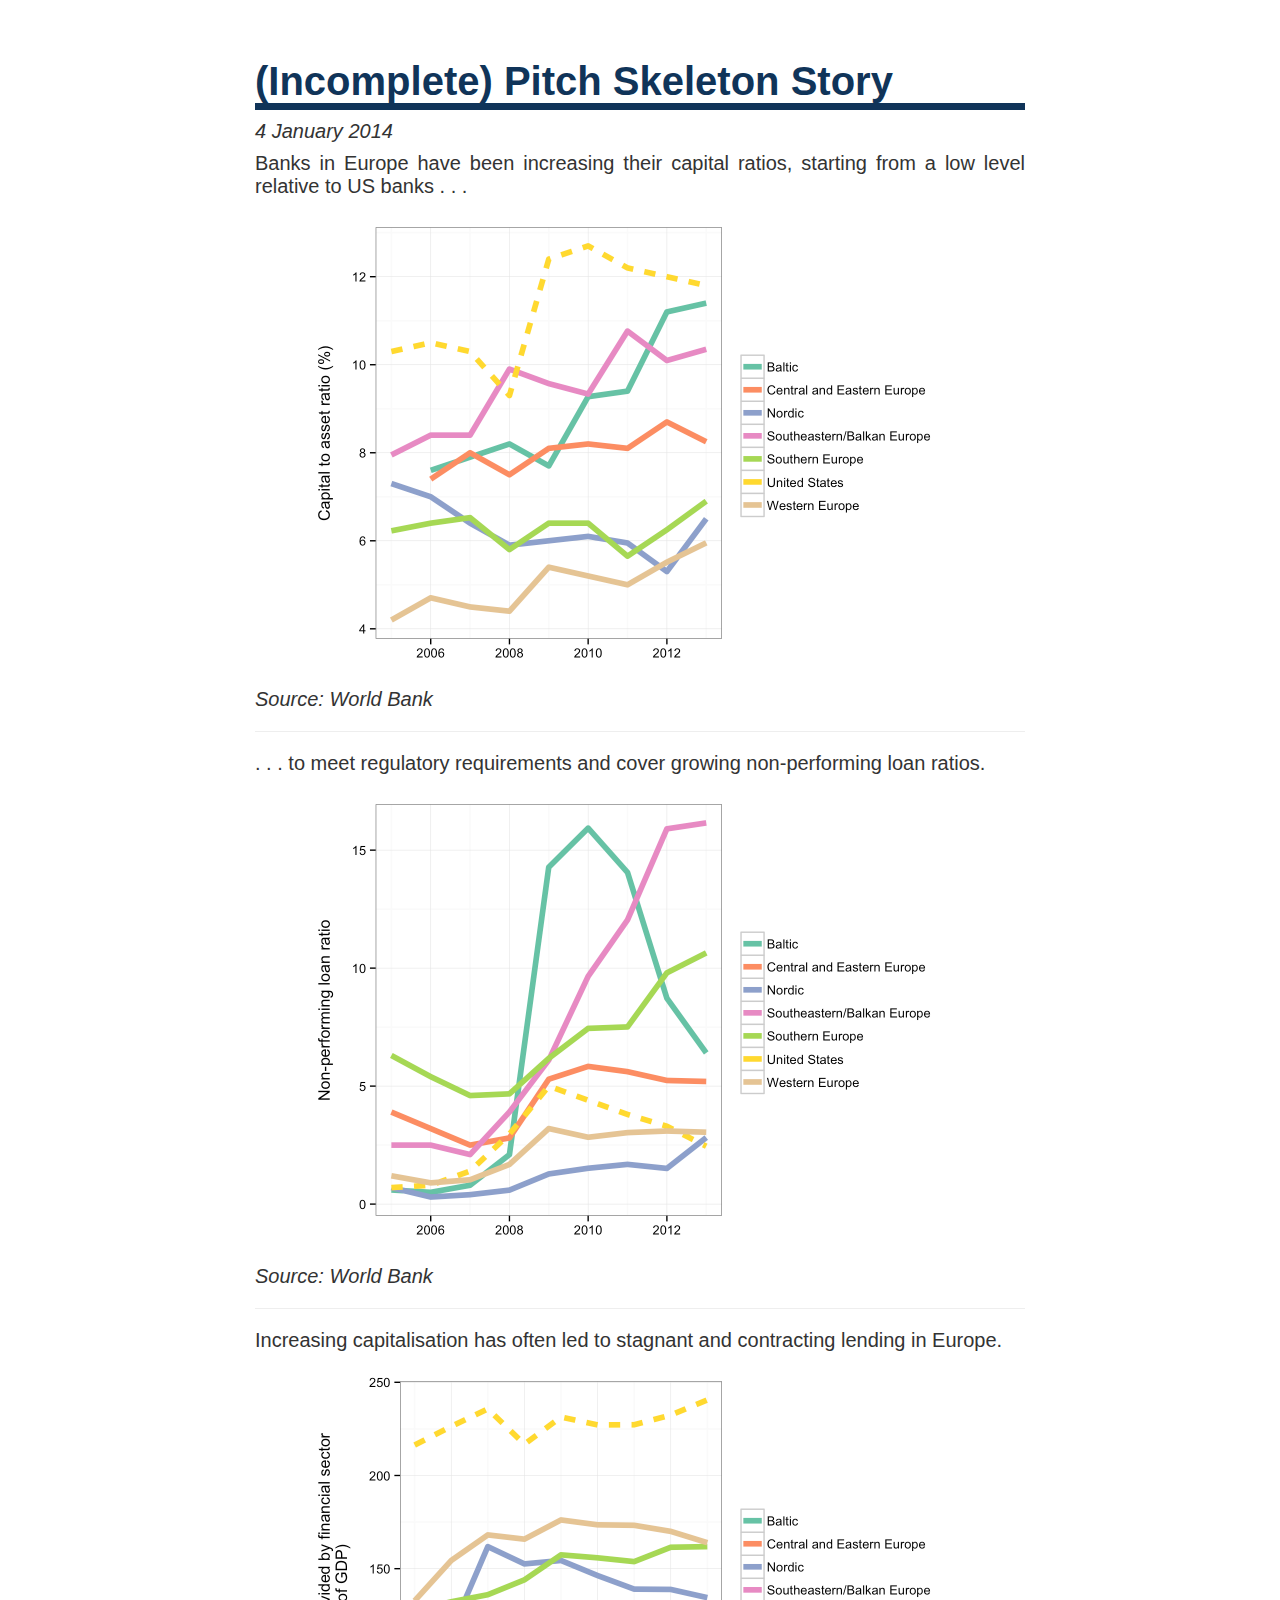
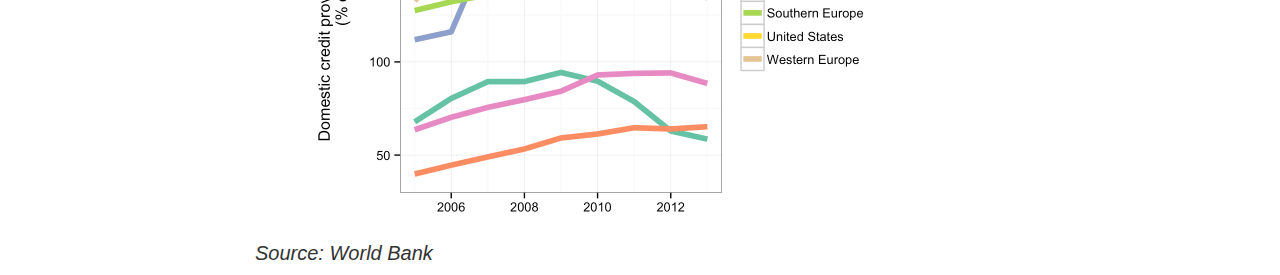
==== commit 6ec19ac2: "css update" ====
--- a/BasicStory.html
+++ b/BasicStory.html
@@ -14,7 +14,7 @@
 
 <script src="data:application/x-javascript,%2F%2A%21%20jQuery%20v1%2E11%2E0%20%7C%20%28c%29%202005%2C%202014%20jQuery%20Foundation%2C%20Inc%2E%20%7C%20jquery%2Eorg%2Flicense%20%2A%2F%0A%21function%28a%2Cb%29%7B%22object%22%3D%3Dtypeof%20module%26%26%22object%22%3D%3Dtypeof%20module%2Eexports%3Fmodule%2Eexports%3Da%2Edocument%3Fb%28a%2C%210%29%3Afunction%28a%29%7Bif%28%21a%2Edocument%29throw%20new%20Error%28%22jQuery%20requires%20a%20window%20with%20a%20document%22%29%3Breturn%20b%28a%29%7D%3Ab%28a%29%7D%28%22undefined%22%21%3Dtypeof%20window%3Fwindow%3Athis%2Cfunction%28a%2Cb%29%7Bvar%20c%3D%5B%5D%2Cd%3Dc%2Eslice%2Ce%3Dc%2Econcat%2Cf%3Dc%2Epush%2Cg%3Dc%2EindexOf%2Ch%3D%7B%7D%2Ci%3Dh%2EtoString%2Cj%3Dh%2EhasOwnProperty%2Ck%3D%22%22%2Etrim%2Cl%3D%7B%7D%2Cm%3D%221%2E11%2E0%22%2Cn%3Dfunction%28a%2Cb%29%7Breturn%20new%20n%2Efn%2Einit%28a%2Cb%29%7D%2Co%3D%2F%5E%5B%5Cs%5CuFEFF%5CxA0%5D%2B%7C%5B%5Cs%5CuFEFF%5CxA0%5D%2B%24%2Fg%2Cp%3D%2F%5E%2Dms%2D%2F%2Cq%3D%2F%2D%28%5B%5Cda%2Dz%5D%29%2Fgi%2Cr%3Dfunction%28a%2Cb%29%7Breturn%20b%2EtoUpperCase%28%29%7D%3Bn%2Efn%3Dn%2Eprototype%3D%7Bjquery%3Am%2Cconstructor%3An%2Cselector%3A%22%22%2Clength%3A0%2CtoArray%3Afunction%28%29%7Breturn%20d%2Ecall%28this%29%7D%2Cget%3Afunction%28a%29%7Breturn%20null%21%3Da%3F0%3Ea%3Fthis%5Ba%2Bthis%2Elength%5D%3Athis%5Ba%5D%3Ad%2Ecall%28this%29%7D%2CpushStack%3Afunction%28a%29%7Bvar%20b%3Dn%2Emerge%28this%2Econstructor%28%29%2Ca%29%3Breturn%20b%2EprevObject%3Dthis%2Cb%2Econtext%3Dthis%2Econtext%2Cb%7D%2Ceach%3Afunction%28a%2Cb%29%7Breturn%20n%2Eeach%28this%2Ca%2Cb%29%7D%2Cmap%3Afunction%28a%29%7Breturn%20this%2EpushStack%28n%2Emap%28this%2Cfunction%28b%2Cc%29%7Breturn%20a%2Ecall%28b%2Cc%2Cb%29%7D%29%29%7D%2Cslice%3Afunction%28%29%7Breturn%20this%2EpushStack%28d%2Eapply%28this%2Carguments%29%29%7D%2Cfirst%3Afunction%28%29%7Breturn%20this%2Eeq%280%29%7D%2Clast%3Afunction%28%29%7Breturn%20this%2Eeq%28%2D1%29%7D%2Ceq%3Afunction%28a%29%7Bvar%20b%3Dthis%2Elength%2Cc%3D%2Ba%2B%280%3Ea%3Fb%3A0%29%3Breturn%20this%2EpushStack%28c%3E%3D0%26%26b%3Ec%3F%5Bthis%5Bc%5D%5D%3A%5B%5D%29%7D%2Cend%3Afunction%28%29%7Breturn%20this%2EprevObject%7C%7Cthis%2Econstructor%28null%29%7D%2Cpush%3Af%2Csort%3Ac%2Esort%2Csplice%3Ac%2Esplice%7D%2Cn%2Eextend%3Dn%2Efn%2Eextend%3Dfunction%28%29%7Bvar%20a%2Cb%2Cc%2Cd%2Ce%2Cf%2Cg%3Darguments%5B0%5D%7C%7C%7B%7D%2Ch%3D1%2Ci%3Darguments%2Elength%2Cj%3D%211%3Bfor%28%22boolean%22%3D%3Dtypeof%20g%26%26%28j%3Dg%2Cg%3Darguments%5Bh%5D%7C%7C%7B%7D%2Ch%2B%2B%29%2C%22object%22%3D%3Dtypeof%20g%7C%7Cn%2EisFunction%28g%29%7C%7C%28g%3D%7B%7D%29%2Ch%3D%3D%3Di%26%26%28g%3Dthis%2Ch%2D%2D%29%3Bi%3Eh%3Bh%2B%2B%29if%28null%21%3D%28e%3Darguments%5Bh%5D%29%29for%28d%20in%20e%29a%3Dg%5Bd%5D%2Cc%3De%5Bd%5D%2Cg%21%3D%3Dc%26%26%28j%26%26c%26%26%28n%2EisPlainObject%28c%29%7C%7C%28b%3Dn%2EisArray%28c%29%29%29%3F%28b%3F%28b%3D%211%2Cf%3Da%26%26n%2EisArray%28a%29%3Fa%3A%5B%5D%29%3Af%3Da%26%26n%2EisPlainObject%28a%29%3Fa%3A%7B%7D%2Cg%5Bd%5D%3Dn%2Eextend%28j%2Cf%2Cc%29%29%3Avoid%200%21%3D%3Dc%26%26%28g%5Bd%5D%3Dc%29%29%3Breturn%20g%7D%2Cn%2Eextend%28%7Bexpando%3A%22jQuery%22%2B%28m%2BMath%2Erandom%28%29%29%2Ereplace%28%2F%5CD%2Fg%2C%22%22%29%2CisReady%3A%210%2Cerror%3Afunction%28a%29%7Bthrow%20new%20Error%28a%29%7D%2Cnoop%3Afunction%28%29%7B%7D%2CisFunction%3Afunction%28a%29%7Breturn%22function%22%3D%3D%3Dn%2Etype%28a%29%7D%2CisArray%3AArray%2EisArray%7C%7Cfunction%28a%29%7Breturn%22array%22%3D%3D%3Dn%2Etype%28a%29%7D%2CisWindow%3Afunction%28a%29%7Breturn%20null%21%3Da%26%26a%3D%3Da%2Ewindow%7D%2CisNumeric%3Afunction%28a%29%7Breturn%20a%2DparseFloat%28a%29%3E%3D0%7D%2CisEmptyObject%3Afunction%28a%29%7Bvar%20b%3Bfor%28b%20in%20a%29return%211%3Breturn%210%7D%2CisPlainObject%3Afunction%28a%29%7Bvar%20b%3Bif%28%21a%7C%7C%22object%22%21%3D%3Dn%2Etype%28a%29%7C%7Ca%2EnodeType%7C%7Cn%2EisWindow%28a%29%29return%211%3Btry%7Bif%28a%2Econstructor%26%26%21j%2Ecall%28a%2C%22constructor%22%29%26%26%21j%2Ecall%28a%2Econstructor%2Eprototype%2C%22isPrototypeOf%22%29%29return%211%7Dcatch%28c%29%7Breturn%211%7Dif%28l%2EownLast%29for%28b%20in%20a%29return%20j%2Ecall%28a%2Cb%29%3Bfor%28b%20in%20a%29%3Breturn%20void%200%3D%3D%3Db%7C%7Cj%2Ecall%28a%2Cb%29%7D%2Ctype%3Afunction%28a%29%7Breturn%20null%3D%3Da%3Fa%2B%22%22%3A%22object%22%3D%3Dtypeof%20a%7C%7C%22function%22%3D%3Dtypeof%20a%3Fh%5Bi%2Ecall%28a%29%5D%7C%7C%22object%22%3Atypeof%20a%7D%2CglobalEval%3Afunction%28b%29%7Bb%26%26n%2Etrim%28b%29%26%26%28a%2EexecScript%7C%7Cfunction%28b%29%7Ba%2Eeval%2Ecall%28a%2Cb%29%7D%29%28b%29%7D%2CcamelCase%3Afunction%28a%29%7Breturn%20a%2Ereplace%28p%2C%22ms%2D%22%29%2Ereplace%28q%2Cr%29%7D%2CnodeName%3Afunction%28a%2Cb%29%7Breturn%20a%2EnodeName%26%26a%2EnodeName%2EtoLowerCase%28%29%3D%3D%3Db%2EtoLowerCase%28%29%7D%2Ceach%3Afunction%28a%2Cb%2Cc%29%7Bvar%20d%2Ce%3D0%2Cf%3Da%2Elength%2Cg%3Ds%28a%29%3Bif%28c%29%7Bif%28g%29%7Bfor%28%3Bf%3Ee%3Be%2B%2B%29if%28d%3Db%2Eapply%28a%5Be%5D%2Cc%29%2Cd%3D%3D%3D%211%29break%7Delse%20for%28e%20in%20a%29if%28d%3Db%2Eapply%28a%5Be%5D%2Cc%29%2Cd%3D%3D%3D%211%29break%7Delse%20if%28g%29%7Bfor%28%3Bf%3Ee%3Be%2B%2B%29if%28d%3Db%2Ecall%28a%5Be%5D%2Ce%2Ca%5Be%5D%29%2Cd%3D%3D%3D%211%29break%7Delse%20for%28e%20in%20a%29if%28d%3Db%2Ecall%28a%5Be%5D%2Ce%2Ca%5Be%5D%29%2Cd%3D%3D%3D%211%29break%3Breturn%20a%7D%2Ctrim%3Ak%26%26%21k%2Ecall%28%22%5Cufeff%5Cxa0%22%29%3Ffunction%28a%29%7Breturn%20null%3D%3Da%3F%22%22%3Ak%2Ecall%28a%29%7D%3Afunction%28a%29%7Breturn%20null%3D%3Da%3F%22%22%3A%28a%2B%22%22%29%2Ereplace%28o%2C%22%22%29%7D%2CmakeArray%3Afunction%28a%2Cb%29%7Bvar%20c%3Db%7C%7C%5B%5D%3Breturn%20null%21%3Da%26%26%28s%28Object%28a%29%29%3Fn%2Emerge%28c%2C%22string%22%3D%3Dtypeof%20a%3F%5Ba%5D%3Aa%29%3Af%2Ecall%28c%2Ca%29%29%2Cc%7D%2CinArray%3Afunction%28a%2Cb%2Cc%29%7Bvar%20d%3Bif%28b%29%7Bif%28g%29return%20g%2Ecall%28b%2Ca%2Cc%29%3Bfor%28d%3Db%2Elength%2Cc%3Dc%3F0%3Ec%3FMath%2Emax%280%2Cd%2Bc%29%3Ac%3A0%3Bd%3Ec%3Bc%2B%2B%29if%28c%20in%20b%26%26b%5Bc%5D%3D%3D%3Da%29return%20c%7Dreturn%2D1%7D%2Cmerge%3Afunction%28a%2Cb%29%7Bvar%20c%3D%2Bb%2Elength%2Cd%3D0%2Ce%3Da%2Elength%3Bwhile%28c%3Ed%29a%5Be%2B%2B%5D%3Db%5Bd%2B%2B%5D%3Bif%28c%21%3D%3Dc%29while%28void%200%21%3D%3Db%5Bd%5D%29a%5Be%2B%2B%5D%3Db%5Bd%2B%2B%5D%3Breturn%20a%2Elength%3De%2Ca%7D%2Cgrep%3Afunction%28a%2Cb%2Cc%29%7Bfor%28var%20d%2Ce%3D%5B%5D%2Cf%3D0%2Cg%3Da%2Elength%2Ch%3D%21c%3Bg%3Ef%3Bf%2B%2B%29d%3D%21b%28a%5Bf%5D%2Cf%29%2Cd%21%3D%3Dh%26%26e%2Epush%28a%5Bf%5D%29%3Breturn%20e%7D%2Cmap%3Afunction%28a%2Cb%2Cc%29%7Bvar%20d%2Cf%3D0%2Cg%3Da%2Elength%2Ch%3Ds%28a%29%2Ci%3D%5B%5D%3Bif%28h%29for%28%3Bg%3Ef%3Bf%2B%2B%29d%3Db%28a%5Bf%5D%2Cf%2Cc%29%2Cnull%21%3Dd%26%26i%2Epush%28d%29%3Belse%20for%28f%20in%20a%29d%3Db%28a%5Bf%5D%2Cf%2Cc%29%2Cnull%21%3Dd%26%26i%2Epush%28d%29%3Breturn%20e%2Eapply%28%5B%5D%2Ci%29%7D%2Cguid%3A1%2Cproxy%3Afunction%28a%2Cb%29%7Bvar%20c%2Ce%2Cf%3Breturn%22string%22%3D%3Dtypeof%20b%26%26%28f%3Da%5Bb%5D%2Cb%3Da%2Ca%3Df%29%2Cn%2EisFunction%28a%29%3F%28c%3Dd%2Ecall%28arguments%2C2%29%2Ce%3Dfunction%28%29%7Breturn%20a%2Eapply%28b%7C%7Cthis%2Cc%2Econcat%28d%2Ecall%28arguments%29%29%29%7D%2Ce%2Eguid%3Da%2Eguid%3Da%2Eguid%7C%7Cn%2Eguid%2B%2B%2Ce%29%3Avoid%200%7D%2Cnow%3Afunction%28%29%7Breturn%2Bnew%20Date%7D%2Csupport%3Al%7D%29%2Cn%2Eeach%28%22Boolean%20Number%20String%20Function%20Array%20Date%20RegExp%20Object%20Error%22%2Esplit%28%22%20%22%29%2Cfunction%28a%2Cb%29%7Bh%5B%22%5Bobject%20%22%2Bb%2B%22%5D%22%5D%3Db%2EtoLowerCase%28%29%7D%29%3Bfunction%20s%28a%29%7Bvar%20b%3Da%2Elength%2Cc%3Dn%2Etype%28a%29%3Breturn%22function%22%3D%3D%3Dc%7C%7Cn%2EisWindow%28a%29%3F%211%3A1%3D%3D%3Da%2EnodeType%26%26b%3F%210%3A%22array%22%3D%3D%3Dc%7C%7C0%3D%3D%3Db%7C%7C%22number%22%3D%3Dtypeof%20b%26%26b%3E0%26%26b%2D1%20in%20a%7Dvar%20t%3Dfunction%28a%29%7Bvar%20b%2Cc%2Cd%2Ce%2Cf%2Cg%2Ch%2Ci%2Cj%2Ck%2Cl%2Cm%2Cn%2Co%2Cp%2Cq%2Cr%2Cs%3D%22sizzle%22%2B%2Dnew%20Date%2Ct%3Da%2Edocument%2Cu%3D0%2Cv%3D0%2Cw%3Deb%28%29%2Cx%3Deb%28%29%2Cy%3Deb%28%29%2Cz%3Dfunction%28a%2Cb%29%7Breturn%20a%3D%3D%3Db%26%26%28j%3D%210%29%2C0%7D%2CA%3D%22undefined%22%2CB%3D1%3C%3C31%2CC%3D%7B%7D%2EhasOwnProperty%2CD%3D%5B%5D%2CE%3DD%2Epop%2CF%3DD%2Epush%2CG%3DD%2Epush%2CH%3DD%2Eslice%2CI%3DD%2EindexOf%7C%7Cfunction%28a%29%7Bfor%28var%20b%3D0%2Cc%3Dthis%2Elength%3Bc%3Eb%3Bb%2B%2B%29if%28this%5Bb%5D%3D%3D%3Da%29return%20b%3Breturn%2D1%7D%2CJ%3D%22checked%7Cselected%7Casync%7Cautofocus%7Cautoplay%7Ccontrols%7Cdefer%7Cdisabled%7Chidden%7Cismap%7Cloop%7Cmultiple%7Copen%7Creadonly%7Crequired%7Cscoped%22%2CK%3D%22%5B%5C%5Cx20%5C%5Ct%5C%5Cr%5C%5Cn%5C%5Cf%5D%22%2CL%3D%22%28%3F%3A%5C%5C%5C%5C%2E%7C%5B%5C%5Cw%2D%5D%7C%5B%5E%5C%5Cx00%2D%5C%5Cxa0%5D%29%2B%22%2CM%3DL%2Ereplace%28%22w%22%2C%22w%23%22%29%2CN%3D%22%5C%5C%5B%22%2BK%2B%22%2A%28%22%2BL%2B%22%29%22%2BK%2B%22%2A%28%3F%3A%28%5B%2A%5E%24%7C%21%7E%5D%3F%3D%29%22%2BK%2B%22%2A%28%3F%3A%28%5B%27%5C%22%5D%29%28%28%3F%3A%5C%5C%5C%5C%2E%7C%5B%5E%5C%5C%5C%5C%5D%29%2A%3F%29%5C%5C3%7C%28%22%2BM%2B%22%29%7C%29%7C%29%22%2BK%2B%22%2A%5C%5C%5D%22%2CO%3D%22%3A%28%22%2BL%2B%22%29%28%3F%3A%5C%5C%28%28%28%5B%27%5C%22%5D%29%28%28%3F%3A%5C%5C%5C%5C%2E%7C%5B%5E%5C%5C%5C%5C%5D%29%2A%3F%29%5C%5C3%7C%28%28%3F%3A%5C%5C%5C%5C%2E%7C%5B%5E%5C%5C%5C%5C%28%29%5B%5C%5C%5D%5D%7C%22%2BN%2Ereplace%283%2C8%29%2B%22%29%2A%29%7C%2E%2A%29%5C%5C%29%7C%29%22%2CP%3Dnew%20RegExp%28%22%5E%22%2BK%2B%22%2B%7C%28%28%3F%3A%5E%7C%5B%5E%5C%5C%5C%5C%5D%29%28%3F%3A%5C%5C%5C%5C%2E%29%2A%29%22%2BK%2B%22%2B%24%22%2C%22g%22%29%2CQ%3Dnew%20RegExp%28%22%5E%22%2BK%2B%22%2A%2C%22%2BK%2B%22%2A%22%29%2CR%3Dnew%20RegExp%28%22%5E%22%2BK%2B%22%2A%28%5B%3E%2B%7E%5D%7C%22%2BK%2B%22%29%22%2BK%2B%22%2A%22%29%2CS%3Dnew%20RegExp%28%22%3D%22%2BK%2B%22%2A%28%5B%5E%5C%5C%5D%27%5C%22%5D%2A%3F%29%22%2BK%2B%22%2A%5C%5C%5D%22%2C%22g%22%29%2CT%3Dnew%20RegExp%28O%29%2CU%3Dnew%20RegExp%28%22%5E%22%2BM%2B%22%24%22%29%2CV%3D%7BID%3Anew%20RegExp%28%22%5E%23%28%22%2BL%2B%22%29%22%29%2CCLASS%3Anew%20RegExp%28%22%5E%5C%5C%2E%28%22%2BL%2B%22%29%22%29%2CTAG%3Anew%20RegExp%28%22%5E%28%22%2BL%2Ereplace%28%22w%22%2C%22w%2A%22%29%2B%22%29%22%29%2CATTR%3Anew%20RegExp%28%22%5E%22%2BN%29%2CPSEUDO%3Anew%20RegExp%28%22%5E%22%2BO%29%2CCHILD%3Anew%20RegExp%28%22%5E%3A%28only%7Cfirst%7Clast%7Cnth%7Cnth%2Dlast%29%2D%28child%7Cof%2Dtype%29%28%3F%3A%5C%5C%28%22%2BK%2B%22%2A%28even%7Codd%7C%28%28%5B%2B%2D%5D%7C%29%28%5C%5Cd%2A%29n%7C%29%22%2BK%2B%22%2A%28%3F%3A%28%5B%2B%2D%5D%7C%29%22%2BK%2B%22%2A%28%5C%5Cd%2B%29%7C%29%29%22%2BK%2B%22%2A%5C%5C%29%7C%29%22%2C%22i%22%29%2Cbool%3Anew%20RegExp%28%22%5E%28%3F%3A%22%2BJ%2B%22%29%24%22%2C%22i%22%29%2CneedsContext%3Anew%20RegExp%28%22%5E%22%2BK%2B%22%2A%5B%3E%2B%7E%5D%7C%3A%28even%7Codd%7Ceq%7Cgt%7Clt%7Cnth%7Cfirst%7Clast%29%28%3F%3A%5C%5C%28%22%2BK%2B%22%2A%28%28%3F%3A%2D%5C%5Cd%29%3F%5C%5Cd%2A%29%22%2BK%2B%22%2A%5C%5C%29%7C%29%28%3F%3D%5B%5E%2D%5D%7C%24%29%22%2C%22i%22%29%7D%2CW%3D%2F%5E%28%3F%3Ainput%7Cselect%7Ctextarea%7Cbutton%29%24%2Fi%2CX%3D%2F%5Eh%5Cd%24%2Fi%2CY%3D%2F%5E%5B%5E%7B%5D%2B%5C%7B%5Cs%2A%5C%5Bnative%20%5Cw%2F%2CZ%3D%2F%5E%28%3F%3A%23%28%5B%5Cw%2D%5D%2B%29%7C%28%5Cw%2B%29%7C%5C%2E%28%5B%5Cw%2D%5D%2B%29%29%24%2F%2C%24%3D%2F%5B%2B%7E%5D%2F%2C%5F%3D%2F%27%7C%5C%5C%2Fg%2Cab%3Dnew%20RegExp%28%22%5C%5C%5C%5C%28%5B%5C%5Cda%2Df%5D%7B1%2C6%7D%22%2BK%2B%22%3F%7C%28%22%2BK%2B%22%29%7C%2E%29%22%2C%22ig%22%29%2Cbb%3Dfunction%28a%2Cb%2Cc%29%7Bvar%20d%3D%220x%22%2Bb%2D65536%3Breturn%20d%21%3D%3Dd%7C%7Cc%3Fb%3A0%3Ed%3FString%2EfromCharCode%28d%2B65536%29%3AString%2EfromCharCode%28d%3E%3E10%7C55296%2C1023%26d%7C56320%29%7D%3Btry%7BG%2Eapply%28D%3DH%2Ecall%28t%2EchildNodes%29%2Ct%2EchildNodes%29%2CD%5Bt%2EchildNodes%2Elength%5D%2EnodeType%7Dcatch%28cb%29%7BG%3D%7Bapply%3AD%2Elength%3Ffunction%28a%2Cb%29%7BF%2Eapply%28a%2CH%2Ecall%28b%29%29%7D%3Afunction%28a%2Cb%29%7Bvar%20c%3Da%2Elength%2Cd%3D0%3Bwhile%28a%5Bc%2B%2B%5D%3Db%5Bd%2B%2B%5D%29%3Ba%2Elength%3Dc%2D1%7D%7D%7Dfunction%20db%28a%2Cb%2Cd%2Ce%29%7Bvar%20f%2Cg%2Ch%2Ci%2Cj%2Cm%2Cp%2Cq%2Cu%2Cv%3Bif%28%28b%3Fb%2EownerDocument%7C%7Cb%3At%29%21%3D%3Dl%26%26k%28b%29%2Cb%3Db%7C%7Cl%2Cd%3Dd%7C%7C%5B%5D%2C%21a%7C%7C%22string%22%21%3Dtypeof%20a%29return%20d%3Bif%281%21%3D%3D%28i%3Db%2EnodeType%29%26%269%21%3D%3Di%29return%5B%5D%3Bif%28n%26%26%21e%29%7Bif%28f%3DZ%2Eexec%28a%29%29if%28h%3Df%5B1%5D%29%7Bif%289%3D%3D%3Di%29%7Bif%28g%3Db%2EgetElementById%28h%29%2C%21g%7C%7C%21g%2EparentNode%29return%20d%3Bif%28g%2Eid%3D%3D%3Dh%29return%20d%2Epush%28g%29%2Cd%7Delse%20if%28b%2EownerDocument%26%26%28g%3Db%2EownerDocument%2EgetElementById%28h%29%29%26%26r%28b%2Cg%29%26%26g%2Eid%3D%3D%3Dh%29return%20d%2Epush%28g%29%2Cd%7Delse%7Bif%28f%5B2%5D%29return%20G%2Eapply%28d%2Cb%2EgetElementsByTagName%28a%29%29%2Cd%3Bif%28%28h%3Df%5B3%5D%29%26%26c%2EgetElementsByClassName%26%26b%2EgetElementsByClassName%29return%20G%2Eapply%28d%2Cb%2EgetElementsByClassName%28h%29%29%2Cd%7Dif%28c%2Eqsa%26%26%28%21o%7C%7C%21o%2Etest%28a%29%29%29%7Bif%28q%3Dp%3Ds%2Cu%3Db%2Cv%3D9%3D%3D%3Di%26%26a%2C1%3D%3D%3Di%26%26%22object%22%21%3D%3Db%2EnodeName%2EtoLowerCase%28%29%29%7Bm%3Dob%28a%29%2C%28p%3Db%2EgetAttribute%28%22id%22%29%29%3Fq%3Dp%2Ereplace%28%5F%2C%22%5C%5C%24%26%22%29%3Ab%2EsetAttribute%28%22id%22%2Cq%29%2Cq%3D%22%5Bid%3D%27%22%2Bq%2B%22%27%5D%20%22%2Cj%3Dm%2Elength%3Bwhile%28j%2D%2D%29m%5Bj%5D%3Dq%2Bpb%28m%5Bj%5D%29%3Bu%3D%24%2Etest%28a%29%26%26mb%28b%2EparentNode%29%7C%7Cb%2Cv%3Dm%2Ejoin%28%22%2C%22%29%7Dif%28v%29try%7Breturn%20G%2Eapply%28d%2Cu%2EquerySelectorAll%28v%29%29%2Cd%7Dcatch%28w%29%7B%7Dfinally%7Bp%7C%7Cb%2EremoveAttribute%28%22id%22%29%7D%7D%7Dreturn%20xb%28a%2Ereplace%28P%2C%22%241%22%29%2Cb%2Cd%2Ce%29%7Dfunction%20eb%28%29%7Bvar%20a%3D%5B%5D%3Bfunction%20b%28c%2Ce%29%7Breturn%20a%2Epush%28c%2B%22%20%22%29%3Ed%2EcacheLength%26%26delete%20b%5Ba%2Eshift%28%29%5D%2Cb%5Bc%2B%22%20%22%5D%3De%7Dreturn%20b%7Dfunction%20fb%28a%29%7Breturn%20a%5Bs%5D%3D%210%2Ca%7Dfunction%20gb%28a%29%7Bvar%20b%3Dl%2EcreateElement%28%22div%22%29%3Btry%7Breturn%21%21a%28b%29%7Dcatch%28c%29%7Breturn%211%7Dfinally%7Bb%2EparentNode%26%26b%2EparentNode%2EremoveChild%28b%29%2Cb%3Dnull%7D%7Dfunction%20hb%28a%2Cb%29%7Bvar%20c%3Da%2Esplit%28%22%7C%22%29%2Ce%3Da%2Elength%3Bwhile%28e%2D%2D%29d%2EattrHandle%5Bc%5Be%5D%5D%3Db%7Dfunction%20ib%28a%2Cb%29%7Bvar%20c%3Db%26%26a%2Cd%3Dc%26%261%3D%3D%3Da%2EnodeType%26%261%3D%3D%3Db%2EnodeType%26%26%28%7Eb%2EsourceIndex%7C%7CB%29%2D%28%7Ea%2EsourceIndex%7C%7CB%29%3Bif%28d%29return%20d%3Bif%28c%29while%28c%3Dc%2EnextSibling%29if%28c%3D%3D%3Db%29return%2D1%3Breturn%20a%3F1%3A%2D1%7Dfunction%20jb%28a%29%7Breturn%20function%28b%29%7Bvar%20c%3Db%2EnodeName%2EtoLowerCase%28%29%3Breturn%22input%22%3D%3D%3Dc%26%26b%2Etype%3D%3D%3Da%7D%7Dfunction%20kb%28a%29%7Breturn%20function%28b%29%7Bvar%20c%3Db%2EnodeName%2EtoLowerCase%28%29%3Breturn%28%22input%22%3D%3D%3Dc%7C%7C%22button%22%3D%3D%3Dc%29%26%26b%2Etype%3D%3D%3Da%7D%7Dfunction%20lb%28a%29%7Breturn%20fb%28function%28b%29%7Breturn%20b%3D%2Bb%2Cfb%28function%28c%2Cd%29%7Bvar%20e%2Cf%3Da%28%5B%5D%2Cc%2Elength%2Cb%29%2Cg%3Df%2Elength%3Bwhile%28g%2D%2D%29c%5Be%3Df%5Bg%5D%5D%26%26%28c%5Be%5D%3D%21%28d%5Be%5D%3Dc%5Be%5D%29%29%7D%29%7D%29%7Dfunction%20mb%28a%29%7Breturn%20a%26%26typeof%20a%2EgetElementsByTagName%21%3D%3DA%26%26a%7Dc%3Ddb%2Esupport%3D%7B%7D%2Cf%3Ddb%2EisXML%3Dfunction%28a%29%7Bvar%20b%3Da%26%26%28a%2EownerDocument%7C%7Ca%29%2EdocumentElement%3Breturn%20b%3F%22HTML%22%21%3D%3Db%2EnodeName%3A%211%7D%2Ck%3Ddb%2EsetDocument%3Dfunction%28a%29%7Bvar%20b%2Ce%3Da%3Fa%2EownerDocument%7C%7Ca%3At%2Cg%3De%2EdefaultView%3Breturn%20e%21%3D%3Dl%26%269%3D%3D%3De%2EnodeType%26%26e%2EdocumentElement%3F%28l%3De%2Cm%3De%2EdocumentElement%2Cn%3D%21f%28e%29%2Cg%26%26g%21%3D%3Dg%2Etop%26%26%28g%2EaddEventListener%3Fg%2EaddEventListener%28%22unload%22%2Cfunction%28%29%7Bk%28%29%7D%2C%211%29%3Ag%2EattachEvent%26%26g%2EattachEvent%28%22onunload%22%2Cfunction%28%29%7Bk%28%29%7D%29%29%2Cc%2Eattributes%3Dgb%28function%28a%29%7Breturn%20a%2EclassName%3D%22i%22%2C%21a%2EgetAttribute%28%22className%22%29%7D%29%2Cc%2EgetElementsByTagName%3Dgb%28function%28a%29%7Breturn%20a%2EappendChild%28e%2EcreateComment%28%22%22%29%29%2C%21a%2EgetElementsByTagName%28%22%2A%22%29%2Elength%7D%29%2Cc%2EgetElementsByClassName%3DY%2Etest%28e%2EgetElementsByClassName%29%26%26gb%28function%28a%29%7Breturn%20a%2EinnerHTML%3D%22%3Cdiv%20class%3D%27a%27%3E%3C%2Fdiv%3E%3Cdiv%20class%3D%27a%20i%27%3E%3C%2Fdiv%3E%22%2Ca%2EfirstChild%2EclassName%3D%22i%22%2C2%3D%3D%3Da%2EgetElementsByClassName%28%22i%22%29%2Elength%7D%29%2Cc%2EgetById%3Dgb%28function%28a%29%7Breturn%20m%2EappendChild%28a%29%2Eid%3Ds%2C%21e%2EgetElementsByName%7C%7C%21e%2EgetElementsByName%28s%29%2Elength%7D%29%2Cc%2EgetById%3F%28d%2Efind%2EID%3Dfunction%28a%2Cb%29%7Bif%28typeof%20b%2EgetElementById%21%3D%3DA%26%26n%29%7Bvar%20c%3Db%2EgetElementById%28a%29%3Breturn%20c%26%26c%2EparentNode%3F%5Bc%5D%3A%5B%5D%7D%7D%2Cd%2Efilter%2EID%3Dfunction%28a%29%7Bvar%20b%3Da%2Ereplace%28ab%2Cbb%29%3Breturn%20function%28a%29%7Breturn%20a%2EgetAttribute%28%22id%22%29%3D%3D%3Db%7D%7D%29%3A%28delete%20d%2Efind%2EID%2Cd%2Efilter%2EID%3Dfunction%28a%29%7Bvar%20b%3Da%2Ereplace%28ab%2Cbb%29%3Breturn%20function%28a%29%7Bvar%20c%3Dtypeof%20a%2EgetAttributeNode%21%3D%3DA%26%26a%2EgetAttributeNode%28%22id%22%29%3Breturn%20c%26%26c%2Evalue%3D%3D%3Db%7D%7D%29%2Cd%2Efind%2ETAG%3Dc%2EgetElementsByTagName%3Ffunction%28a%2Cb%29%7Breturn%20typeof%20b%2EgetElementsByTagName%21%3D%3DA%3Fb%2EgetElementsByTagName%28a%29%3Avoid%200%7D%3Afunction%28a%2Cb%29%7Bvar%20c%2Cd%3D%5B%5D%2Ce%3D0%2Cf%3Db%2EgetElementsByTagName%28a%29%3Bif%28%22%2A%22%3D%3D%3Da%29%7Bwhile%28c%3Df%5Be%2B%2B%5D%291%3D%3D%3Dc%2EnodeType%26%26d%2Epush%28c%29%3Breturn%20d%7Dreturn%20f%7D%2Cd%2Efind%2ECLASS%3Dc%2EgetElementsByClassName%26%26function%28a%2Cb%29%7Breturn%20typeof%20b%2EgetElementsByClassName%21%3D%3DA%26%26n%3Fb%2EgetElementsByClassName%28a%29%3Avoid%200%7D%2Cp%3D%5B%5D%2Co%3D%5B%5D%2C%28c%2Eqsa%3DY%2Etest%28e%2EquerySelectorAll%29%29%26%26%28gb%28function%28a%29%7Ba%2EinnerHTML%3D%22%3Cselect%20t%3D%27%27%3E%3Coption%20selected%3D%27%27%3E%3C%2Foption%3E%3C%2Fselect%3E%22%2Ca%2EquerySelectorAll%28%22%5Bt%5E%3D%27%27%5D%22%29%2Elength%26%26o%2Epush%28%22%5B%2A%5E%24%5D%3D%22%2BK%2B%22%2A%28%3F%3A%27%27%7C%5C%22%5C%22%29%22%29%2Ca%2EquerySelectorAll%28%22%5Bselected%5D%22%29%2Elength%7C%7Co%2Epush%28%22%5C%5C%5B%22%2BK%2B%22%2A%28%3F%3Avalue%7C%22%2BJ%2B%22%29%22%29%2Ca%2EquerySelectorAll%28%22%3Achecked%22%29%2Elength%7C%7Co%2Epush%28%22%3Achecked%22%29%7D%29%2Cgb%28function%28a%29%7Bvar%20b%3De%2EcreateElement%28%22input%22%29%3Bb%2EsetAttribute%28%22type%22%2C%22hidden%22%29%2Ca%2EappendChild%28b%29%2EsetAttribute%28%22name%22%2C%22D%22%29%2Ca%2EquerySelectorAll%28%22%5Bname%3Dd%5D%22%29%2Elength%26%26o%2Epush%28%22name%22%2BK%2B%22%2A%5B%2A%5E%24%7C%21%7E%5D%3F%3D%22%29%2Ca%2EquerySelectorAll%28%22%3Aenabled%22%29%2Elength%7C%7Co%2Epush%28%22%3Aenabled%22%2C%22%3Adisabled%22%29%2Ca%2EquerySelectorAll%28%22%2A%2C%3Ax%22%29%2Co%2Epush%28%22%2C%2E%2A%3A%22%29%7D%29%29%2C%28c%2EmatchesSelector%3DY%2Etest%28q%3Dm%2EwebkitMatchesSelector%7C%7Cm%2EmozMatchesSelector%7C%7Cm%2EoMatchesSelector%7C%7Cm%2EmsMatchesSelector%29%29%26%26gb%28function%28a%29%7Bc%2EdisconnectedMatch%3Dq%2Ecall%28a%2C%22div%22%29%2Cq%2Ecall%28a%2C%22%5Bs%21%3D%27%27%5D%3Ax%22%29%2Cp%2Epush%28%22%21%3D%22%2CO%29%7D%29%2Co%3Do%2Elength%26%26new%20RegExp%28o%2Ejoin%28%22%7C%22%29%29%2Cp%3Dp%2Elength%26%26new%20RegExp%28p%2Ejoin%28%22%7C%22%29%29%2Cb%3DY%2Etest%28m%2EcompareDocumentPosition%29%2Cr%3Db%7C%7CY%2Etest%28m%2Econtains%29%3Ffunction%28a%2Cb%29%7Bvar%20c%3D9%3D%3D%3Da%2EnodeType%3Fa%2EdocumentElement%3Aa%2Cd%3Db%26%26b%2EparentNode%3Breturn%20a%3D%3D%3Dd%7C%7C%21%28%21d%7C%7C1%21%3D%3Dd%2EnodeType%7C%7C%21%28c%2Econtains%3Fc%2Econtains%28d%29%3Aa%2EcompareDocumentPosition%26%2616%26a%2EcompareDocumentPosition%28d%29%29%29%7D%3Afunction%28a%2Cb%29%7Bif%28b%29while%28b%3Db%2EparentNode%29if%28b%3D%3D%3Da%29return%210%3Breturn%211%7D%2Cz%3Db%3Ffunction%28a%2Cb%29%7Bif%28a%3D%3D%3Db%29return%20j%3D%210%2C0%3Bvar%20d%3D%21a%2EcompareDocumentPosition%2D%21b%2EcompareDocumentPosition%3Breturn%20d%3Fd%3A%28d%3D%28a%2EownerDocument%7C%7Ca%29%3D%3D%3D%28b%2EownerDocument%7C%7Cb%29%3Fa%2EcompareDocumentPosition%28b%29%3A1%2C1%26d%7C%7C%21c%2EsortDetached%26%26b%2EcompareDocumentPosition%28a%29%3D%3D%3Dd%3Fa%3D%3D%3De%7C%7Ca%2EownerDocument%3D%3D%3Dt%26%26r%28t%2Ca%29%3F%2D1%3Ab%3D%3D%3De%7C%7Cb%2EownerDocument%3D%3D%3Dt%26%26r%28t%2Cb%29%3F1%3Ai%3FI%2Ecall%28i%2Ca%29%2DI%2Ecall%28i%2Cb%29%3A0%3A4%26d%3F%2D1%3A1%29%7D%3Afunction%28a%2Cb%29%7Bif%28a%3D%3D%3Db%29return%20j%3D%210%2C0%3Bvar%20c%2Cd%3D0%2Cf%3Da%2EparentNode%2Cg%3Db%2EparentNode%2Ch%3D%5Ba%5D%2Ck%3D%5Bb%5D%3Bif%28%21f%7C%7C%21g%29return%20a%3D%3D%3De%3F%2D1%3Ab%3D%3D%3De%3F1%3Af%3F%2D1%3Ag%3F1%3Ai%3FI%2Ecall%28i%2Ca%29%2DI%2Ecall%28i%2Cb%29%3A0%3Bif%28f%3D%3D%3Dg%29return%20ib%28a%2Cb%29%3Bc%3Da%3Bwhile%28c%3Dc%2EparentNode%29h%2Eunshift%28c%29%3Bc%3Db%3Bwhile%28c%3Dc%2EparentNode%29k%2Eunshift%28c%29%3Bwhile%28h%5Bd%5D%3D%3D%3Dk%5Bd%5D%29d%2B%2B%3Breturn%20d%3Fib%28h%5Bd%5D%2Ck%5Bd%5D%29%3Ah%5Bd%5D%3D%3D%3Dt%3F%2D1%3Ak%5Bd%5D%3D%3D%3Dt%3F1%3A0%7D%2Ce%29%3Al%7D%2Cdb%2Ematches%3Dfunction%28a%2Cb%29%7Breturn%20db%28a%2Cnull%2Cnull%2Cb%29%7D%2Cdb%2EmatchesSelector%3Dfunction%28a%2Cb%29%7Bif%28%28a%2EownerDocument%7C%7Ca%29%21%3D%3Dl%26%26k%28a%29%2Cb%3Db%2Ereplace%28S%2C%22%3D%27%241%27%5D%22%29%2C%21%28%21c%2EmatchesSelector%7C%7C%21n%7C%7Cp%26%26p%2Etest%28b%29%7C%7Co%26%26o%2Etest%28b%29%29%29try%7Bvar%20d%3Dq%2Ecall%28a%2Cb%29%3Bif%28d%7C%7Cc%2EdisconnectedMatch%7C%7Ca%2Edocument%26%2611%21%3D%3Da%2Edocument%2EnodeType%29return%20d%7Dcatch%28e%29%7B%7Dreturn%20db%28b%2Cl%2Cnull%2C%5Ba%5D%29%2Elength%3E0%7D%2Cdb%2Econtains%3Dfunction%28a%2Cb%29%7Breturn%28a%2EownerDocument%7C%7Ca%29%21%3D%3Dl%26%26k%28a%29%2Cr%28a%2Cb%29%7D%2Cdb%2Eattr%3Dfunction%28a%2Cb%29%7B%28a%2EownerDocument%7C%7Ca%29%21%3D%3Dl%26%26k%28a%29%3Bvar%20e%3Dd%2EattrHandle%5Bb%2EtoLowerCase%28%29%5D%2Cf%3De%26%26C%2Ecall%28d%2EattrHandle%2Cb%2EtoLowerCase%28%29%29%3Fe%28a%2Cb%2C%21n%29%3Avoid%200%3Breturn%20void%200%21%3D%3Df%3Ff%3Ac%2Eattributes%7C%7C%21n%3Fa%2EgetAttribute%28b%29%3A%28f%3Da%2EgetAttributeNode%28b%29%29%26%26f%2Especified%3Ff%2Evalue%3Anull%7D%2Cdb%2Eerror%3Dfunction%28a%29%7Bthrow%20new%20Error%28%22Syntax%20error%2C%20unrecognized%20expression%3A%20%22%2Ba%29%7D%2Cdb%2EuniqueSort%3Dfunction%28a%29%7Bvar%20b%2Cd%3D%5B%5D%2Ce%3D0%2Cf%3D0%3Bif%28j%3D%21c%2EdetectDuplicates%2Ci%3D%21c%2EsortStable%26%26a%2Eslice%280%29%2Ca%2Esort%28z%29%2Cj%29%7Bwhile%28b%3Da%5Bf%2B%2B%5D%29b%3D%3D%3Da%5Bf%5D%26%26%28e%3Dd%2Epush%28f%29%29%3Bwhile%28e%2D%2D%29a%2Esplice%28d%5Be%5D%2C1%29%7Dreturn%20i%3Dnull%2Ca%7D%2Ce%3Ddb%2EgetText%3Dfunction%28a%29%7Bvar%20b%2Cc%3D%22%22%2Cd%3D0%2Cf%3Da%2EnodeType%3Bif%28f%29%7Bif%281%3D%3D%3Df%7C%7C9%3D%3D%3Df%7C%7C11%3D%3D%3Df%29%7Bif%28%22string%22%3D%3Dtypeof%20a%2EtextContent%29return%20a%2EtextContent%3Bfor%28a%3Da%2EfirstChild%3Ba%3Ba%3Da%2EnextSibling%29c%2B%3De%28a%29%7Delse%20if%283%3D%3D%3Df%7C%7C4%3D%3D%3Df%29return%20a%2EnodeValue%7Delse%20while%28b%3Da%5Bd%2B%2B%5D%29c%2B%3De%28b%29%3Breturn%20c%7D%2Cd%3Ddb%2Eselectors%3D%7BcacheLength%3A50%2CcreatePseudo%3Afb%2Cmatch%3AV%2CattrHandle%3A%7B%7D%2Cfind%3A%7B%7D%2Crelative%3A%7B%22%3E%22%3A%7Bdir%3A%22parentNode%22%2Cfirst%3A%210%7D%2C%22%20%22%3A%7Bdir%3A%22parentNode%22%7D%2C%22%2B%22%3A%7Bdir%3A%22previousSibling%22%2Cfirst%3A%210%7D%2C%22%7E%22%3A%7Bdir%3A%22previousSibling%22%7D%7D%2CpreFilter%3A%7BATTR%3Afunction%28a%29%7Breturn%20a%5B1%5D%3Da%5B1%5D%2Ereplace%28ab%2Cbb%29%2Ca%5B3%5D%3D%28a%5B4%5D%7C%7Ca%5B5%5D%7C%7C%22%22%29%2Ereplace%28ab%2Cbb%29%2C%22%7E%3D%22%3D%3D%3Da%5B2%5D%26%26%28a%5B3%5D%3D%22%20%22%2Ba%5B3%5D%2B%22%20%22%29%2Ca%2Eslice%280%2C4%29%7D%2CCHILD%3Afunction%28a%29%7Breturn%20a%5B1%5D%3Da%5B1%5D%2EtoLowerCase%28%29%2C%22nth%22%3D%3D%3Da%5B1%5D%2Eslice%280%2C3%29%3F%28a%5B3%5D%7C%7Cdb%2Eerror%28a%5B0%5D%29%2Ca%5B4%5D%3D%2B%28a%5B4%5D%3Fa%5B5%5D%2B%28a%5B6%5D%7C%7C1%29%3A2%2A%28%22even%22%3D%3D%3Da%5B3%5D%7C%7C%22odd%22%3D%3D%3Da%5B3%5D%29%29%2Ca%5B5%5D%3D%2B%28a%5B7%5D%2Ba%5B8%5D%7C%7C%22odd%22%3D%3D%3Da%5B3%5D%29%29%3Aa%5B3%5D%26%26db%2Eerror%28a%5B0%5D%29%2Ca%7D%2CPSEUDO%3Afunction%28a%29%7Bvar%20b%2Cc%3D%21a%5B5%5D%26%26a%5B2%5D%3Breturn%20V%2ECHILD%2Etest%28a%5B0%5D%29%3Fnull%3A%28a%5B3%5D%26%26void%200%21%3D%3Da%5B4%5D%3Fa%5B2%5D%3Da%5B4%5D%3Ac%26%26T%2Etest%28c%29%26%26%28b%3Dob%28c%2C%210%29%29%26%26%28b%3Dc%2EindexOf%28%22%29%22%2Cc%2Elength%2Db%29%2Dc%2Elength%29%26%26%28a%5B0%5D%3Da%5B0%5D%2Eslice%280%2Cb%29%2Ca%5B2%5D%3Dc%2Eslice%280%2Cb%29%29%2Ca%2Eslice%280%2C3%29%29%7D%7D%2Cfilter%3A%7BTAG%3Afunction%28a%29%7Bvar%20b%3Da%2Ereplace%28ab%2Cbb%29%2EtoLowerCase%28%29%3Breturn%22%2A%22%3D%3D%3Da%3Ffunction%28%29%7Breturn%210%7D%3Afunction%28a%29%7Breturn%20a%2EnodeName%26%26a%2EnodeName%2EtoLowerCase%28%29%3D%3D%3Db%7D%7D%2CCLASS%3Afunction%28a%29%7Bvar%20b%3Dw%5Ba%2B%22%20%22%5D%3Breturn%20b%7C%7C%28b%3Dnew%20RegExp%28%22%28%5E%7C%22%2BK%2B%22%29%22%2Ba%2B%22%28%22%2BK%2B%22%7C%24%29%22%29%29%26%26w%28a%2Cfunction%28a%29%7Breturn%20b%2Etest%28%22string%22%3D%3Dtypeof%20a%2EclassName%26%26a%2EclassName%7C%7Ctypeof%20a%2EgetAttribute%21%3D%3DA%26%26a%2EgetAttribute%28%22class%22%29%7C%7C%22%22%29%7D%29%7D%2CATTR%3Afunction%28a%2Cb%2Cc%29%7Breturn%20function%28d%29%7Bvar%20e%3Ddb%2Eattr%28d%2Ca%29%3Breturn%20null%3D%3De%3F%22%21%3D%22%3D%3D%3Db%3Ab%3F%28e%2B%3D%22%22%2C%22%3D%22%3D%3D%3Db%3Fe%3D%3D%3Dc%3A%22%21%3D%22%3D%3D%3Db%3Fe%21%3D%3Dc%3A%22%5E%3D%22%3D%3D%3Db%3Fc%26%260%3D%3D%3De%2EindexOf%28c%29%3A%22%2A%3D%22%3D%3D%3Db%3Fc%26%26e%2EindexOf%28c%29%3E%2D1%3A%22%24%3D%22%3D%3D%3Db%3Fc%26%26e%2Eslice%28%2Dc%2Elength%29%3D%3D%3Dc%3A%22%7E%3D%22%3D%3D%3Db%3F%28%22%20%22%2Be%2B%22%20%22%29%2EindexOf%28c%29%3E%2D1%3A%22%7C%3D%22%3D%3D%3Db%3Fe%3D%3D%3Dc%7C%7Ce%2Eslice%280%2Cc%2Elength%2B1%29%3D%3D%3Dc%2B%22%2D%22%3A%211%29%3A%210%7D%7D%2CCHILD%3Afunction%28a%2Cb%2Cc%2Cd%2Ce%29%7Bvar%20f%3D%22nth%22%21%3D%3Da%2Eslice%280%2C3%29%2Cg%3D%22last%22%21%3D%3Da%2Eslice%28%2D4%29%2Ch%3D%22of%2Dtype%22%3D%3D%3Db%3Breturn%201%3D%3D%3Dd%26%260%3D%3D%3De%3Ffunction%28a%29%7Breturn%21%21a%2EparentNode%7D%3Afunction%28b%2Cc%2Ci%29%7Bvar%20j%2Ck%2Cl%2Cm%2Cn%2Co%2Cp%3Df%21%3D%3Dg%3F%22nextSibling%22%3A%22previousSibling%22%2Cq%3Db%2EparentNode%2Cr%3Dh%26%26b%2EnodeName%2EtoLowerCase%28%29%2Ct%3D%21i%26%26%21h%3Bif%28q%29%7Bif%28f%29%7Bwhile%28p%29%7Bl%3Db%3Bwhile%28l%3Dl%5Bp%5D%29if%28h%3Fl%2EnodeName%2EtoLowerCase%28%29%3D%3D%3Dr%3A1%3D%3D%3Dl%2EnodeType%29return%211%3Bo%3Dp%3D%22only%22%3D%3D%3Da%26%26%21o%26%26%22nextSibling%22%7Dreturn%210%7Dif%28o%3D%5Bg%3Fq%2EfirstChild%3Aq%2ElastChild%5D%2Cg%26%26t%29%7Bk%3Dq%5Bs%5D%7C%7C%28q%5Bs%5D%3D%7B%7D%29%2Cj%3Dk%5Ba%5D%7C%7C%5B%5D%2Cn%3Dj%5B0%5D%3D%3D%3Du%26%26j%5B1%5D%2Cm%3Dj%5B0%5D%3D%3D%3Du%26%26j%5B2%5D%2Cl%3Dn%26%26q%2EchildNodes%5Bn%5D%3Bwhile%28l%3D%2B%2Bn%26%26l%26%26l%5Bp%5D%7C%7C%28m%3Dn%3D0%29%7C%7Co%2Epop%28%29%29if%281%3D%3D%3Dl%2EnodeType%26%26%2B%2Bm%26%26l%3D%3D%3Db%29%7Bk%5Ba%5D%3D%5Bu%2Cn%2Cm%5D%3Bbreak%7D%7Delse%20if%28t%26%26%28j%3D%28b%5Bs%5D%7C%7C%28b%5Bs%5D%3D%7B%7D%29%29%5Ba%5D%29%26%26j%5B0%5D%3D%3D%3Du%29m%3Dj%5B1%5D%3Belse%20while%28l%3D%2B%2Bn%26%26l%26%26l%5Bp%5D%7C%7C%28m%3Dn%3D0%29%7C%7Co%2Epop%28%29%29if%28%28h%3Fl%2EnodeName%2EtoLowerCase%28%29%3D%3D%3Dr%3A1%3D%3D%3Dl%2EnodeType%29%26%26%2B%2Bm%26%26%28t%26%26%28%28l%5Bs%5D%7C%7C%28l%5Bs%5D%3D%7B%7D%29%29%5Ba%5D%3D%5Bu%2Cm%5D%29%2Cl%3D%3D%3Db%29%29break%3Breturn%20m%2D%3De%2Cm%3D%3D%3Dd%7C%7Cm%25d%3D%3D%3D0%26%26m%2Fd%3E%3D0%7D%7D%7D%2CPSEUDO%3Afunction%28a%2Cb%29%7Bvar%20c%2Ce%3Dd%2Epseudos%5Ba%5D%7C%7Cd%2EsetFilters%5Ba%2EtoLowerCase%28%29%5D%7C%7Cdb%2Eerror%28%22unsupported%20pseudo%3A%20%22%2Ba%29%3Breturn%20e%5Bs%5D%3Fe%28b%29%3Ae%2Elength%3E1%3F%28c%3D%5Ba%2Ca%2C%22%22%2Cb%5D%2Cd%2EsetFilters%2EhasOwnProperty%28a%2EtoLowerCase%28%29%29%3Ffb%28function%28a%2Cc%29%7Bvar%20d%2Cf%3De%28a%2Cb%29%2Cg%3Df%2Elength%3Bwhile%28g%2D%2D%29d%3DI%2Ecall%28a%2Cf%5Bg%5D%29%2Ca%5Bd%5D%3D%21%28c%5Bd%5D%3Df%5Bg%5D%29%7D%29%3Afunction%28a%29%7Breturn%20e%28a%2C0%2Cc%29%7D%29%3Ae%7D%7D%2Cpseudos%3A%7Bnot%3Afb%28function%28a%29%7Bvar%20b%3D%5B%5D%2Cc%3D%5B%5D%2Cd%3Dg%28a%2Ereplace%28P%2C%22%241%22%29%29%3Breturn%20d%5Bs%5D%3Ffb%28function%28a%2Cb%2Cc%2Ce%29%7Bvar%20f%2Cg%3Dd%28a%2Cnull%2Ce%2C%5B%5D%29%2Ch%3Da%2Elength%3Bwhile%28h%2D%2D%29%28f%3Dg%5Bh%5D%29%26%26%28a%5Bh%5D%3D%21%28b%5Bh%5D%3Df%29%29%7D%29%3Afunction%28a%2Ce%2Cf%29%7Breturn%20b%5B0%5D%3Da%2Cd%28b%2Cnull%2Cf%2Cc%29%2C%21c%2Epop%28%29%7D%7D%29%2Chas%3Afb%28function%28a%29%7Breturn%20function%28b%29%7Breturn%20db%28a%2Cb%29%2Elength%3E0%7D%7D%29%2Ccontains%3Afb%28function%28a%29%7Breturn%20function%28b%29%7Breturn%28b%2EtextContent%7C%7Cb%2EinnerText%7C%7Ce%28b%29%29%2EindexOf%28a%29%3E%2D1%7D%7D%29%2Clang%3Afb%28function%28a%29%7Breturn%20U%2Etest%28a%7C%7C%22%22%29%7C%7Cdb%2Eerror%28%22unsupported%20lang%3A%20%22%2Ba%29%2Ca%3Da%2Ereplace%28ab%2Cbb%29%2EtoLowerCase%28%29%2Cfunction%28b%29%7Bvar%20c%3Bdo%20if%28c%3Dn%3Fb%2Elang%3Ab%2EgetAttribute%28%22xml%3Alang%22%29%7C%7Cb%2EgetAttribute%28%22lang%22%29%29return%20c%3Dc%2EtoLowerCase%28%29%2Cc%3D%3D%3Da%7C%7C0%3D%3D%3Dc%2EindexOf%28a%2B%22%2D%22%29%3Bwhile%28%28b%3Db%2EparentNode%29%26%261%3D%3D%3Db%2EnodeType%29%3Breturn%211%7D%7D%29%2Ctarget%3Afunction%28b%29%7Bvar%20c%3Da%2Elocation%26%26a%2Elocation%2Ehash%3Breturn%20c%26%26c%2Eslice%281%29%3D%3D%3Db%2Eid%7D%2Croot%3Afunction%28a%29%7Breturn%20a%3D%3D%3Dm%7D%2Cfocus%3Afunction%28a%29%7Breturn%20a%3D%3D%3Dl%2EactiveElement%26%26%28%21l%2EhasFocus%7C%7Cl%2EhasFocus%28%29%29%26%26%21%21%28a%2Etype%7C%7Ca%2Ehref%7C%7C%7Ea%2EtabIndex%29%7D%2Cenabled%3Afunction%28a%29%7Breturn%20a%2Edisabled%3D%3D%3D%211%7D%2Cdisabled%3Afunction%28a%29%7Breturn%20a%2Edisabled%3D%3D%3D%210%7D%2Cchecked%3Afunction%28a%29%7Bvar%20b%3Da%2EnodeName%2EtoLowerCase%28%29%3Breturn%22input%22%3D%3D%3Db%26%26%21%21a%2Echecked%7C%7C%22option%22%3D%3D%3Db%26%26%21%21a%2Eselected%7D%2Cselected%3Afunction%28a%29%7Breturn%20a%2EparentNode%26%26a%2EparentNode%2EselectedIndex%2Ca%2Eselected%3D%3D%3D%210%7D%2Cempty%3Afunction%28a%29%7Bfor%28a%3Da%2EfirstChild%3Ba%3Ba%3Da%2EnextSibling%29if%28a%2EnodeType%3C6%29return%211%3Breturn%210%7D%2Cparent%3Afunction%28a%29%7Breturn%21d%2Epseudos%2Eempty%28a%29%7D%2Cheader%3Afunction%28a%29%7Breturn%20X%2Etest%28a%2EnodeName%29%7D%2Cinput%3Afunction%28a%29%7Breturn%20W%2Etest%28a%2EnodeName%29%7D%2Cbutton%3Afunction%28a%29%7Bvar%20b%3Da%2EnodeName%2EtoLowerCase%28%29%3Breturn%22input%22%3D%3D%3Db%26%26%22button%22%3D%3D%3Da%2Etype%7C%7C%22button%22%3D%3D%3Db%7D%2Ctext%3Afunction%28a%29%7Bvar%20b%3Breturn%22input%22%3D%3D%3Da%2EnodeName%2EtoLowerCase%28%29%26%26%22text%22%3D%3D%3Da%2Etype%26%26%28null%3D%3D%28b%3Da%2EgetAttribute%28%22type%22%29%29%7C%7C%22text%22%3D%3D%3Db%2EtoLowerCase%28%29%29%7D%2Cfirst%3Alb%28function%28%29%7Breturn%5B0%5D%7D%29%2Clast%3Alb%28function%28a%2Cb%29%7Breturn%5Bb%2D1%5D%7D%29%2Ceq%3Alb%28function%28a%2Cb%2Cc%29%7Breturn%5B0%3Ec%3Fc%2Bb%3Ac%5D%7D%29%2Ceven%3Alb%28function%28a%2Cb%29%7Bfor%28var%20c%3D0%3Bb%3Ec%3Bc%2B%3D2%29a%2Epush%28c%29%3Breturn%20a%7D%29%2Codd%3Alb%28function%28a%2Cb%29%7Bfor%28var%20c%3D1%3Bb%3Ec%3Bc%2B%3D2%29a%2Epush%28c%29%3Breturn%20a%7D%29%2Clt%3Alb%28function%28a%2Cb%2Cc%29%7Bfor%28var%20d%3D0%3Ec%3Fc%2Bb%3Ac%3B%2D%2Dd%3E%3D0%3B%29a%2Epush%28d%29%3Breturn%20a%7D%29%2Cgt%3Alb%28function%28a%2Cb%2Cc%29%7Bfor%28var%20d%3D0%3Ec%3Fc%2Bb%3Ac%3B%2B%2Bd%3Cb%3B%29a%2Epush%28d%29%3Breturn%20a%7D%29%7D%7D%2Cd%2Epseudos%2Enth%3Dd%2Epseudos%2Eeq%3Bfor%28b%20in%7Bradio%3A%210%2Ccheckbox%3A%210%2Cfile%3A%210%2Cpassword%3A%210%2Cimage%3A%210%7D%29d%2Epseudos%5Bb%5D%3Djb%28b%29%3Bfor%28b%20in%7Bsubmit%3A%210%2Creset%3A%210%7D%29d%2Epseudos%5Bb%5D%3Dkb%28b%29%3Bfunction%20nb%28%29%7B%7Dnb%2Eprototype%3Dd%2Efilters%3Dd%2Epseudos%2Cd%2EsetFilters%3Dnew%20nb%3Bfunction%20ob%28a%2Cb%29%7Bvar%20c%2Ce%2Cf%2Cg%2Ch%2Ci%2Cj%2Ck%3Dx%5Ba%2B%22%20%22%5D%3Bif%28k%29return%20b%3F0%3Ak%2Eslice%280%29%3Bh%3Da%2Ci%3D%5B%5D%2Cj%3Dd%2EpreFilter%3Bwhile%28h%29%7B%28%21c%7C%7C%28e%3DQ%2Eexec%28h%29%29%29%26%26%28e%26%26%28h%3Dh%2Eslice%28e%5B0%5D%2Elength%29%7C%7Ch%29%2Ci%2Epush%28f%3D%5B%5D%29%29%2Cc%3D%211%2C%28e%3DR%2Eexec%28h%29%29%26%26%28c%3De%2Eshift%28%29%2Cf%2Epush%28%7Bvalue%3Ac%2Ctype%3Ae%5B0%5D%2Ereplace%28P%2C%22%20%22%29%7D%29%2Ch%3Dh%2Eslice%28c%2Elength%29%29%3Bfor%28g%20in%20d%2Efilter%29%21%28e%3DV%5Bg%5D%2Eexec%28h%29%29%7C%7Cj%5Bg%5D%26%26%21%28e%3Dj%5Bg%5D%28e%29%29%7C%7C%28c%3De%2Eshift%28%29%2Cf%2Epush%28%7Bvalue%3Ac%2Ctype%3Ag%2Cmatches%3Ae%7D%29%2Ch%3Dh%2Eslice%28c%2Elength%29%29%3Bif%28%21c%29break%7Dreturn%20b%3Fh%2Elength%3Ah%3Fdb%2Eerror%28a%29%3Ax%28a%2Ci%29%2Eslice%280%29%7Dfunction%20pb%28a%29%7Bfor%28var%20b%3D0%2Cc%3Da%2Elength%2Cd%3D%22%22%3Bc%3Eb%3Bb%2B%2B%29d%2B%3Da%5Bb%5D%2Evalue%3Breturn%20d%7Dfunction%20qb%28a%2Cb%2Cc%29%7Bvar%20d%3Db%2Edir%2Ce%3Dc%26%26%22parentNode%22%3D%3D%3Dd%2Cf%3Dv%2B%2B%3Breturn%20b%2Efirst%3Ffunction%28b%2Cc%2Cf%29%7Bwhile%28b%3Db%5Bd%5D%29if%281%3D%3D%3Db%2EnodeType%7C%7Ce%29return%20a%28b%2Cc%2Cf%29%7D%3Afunction%28b%2Cc%2Cg%29%7Bvar%20h%2Ci%2Cj%3D%5Bu%2Cf%5D%3Bif%28g%29%7Bwhile%28b%3Db%5Bd%5D%29if%28%281%3D%3D%3Db%2EnodeType%7C%7Ce%29%26%26a%28b%2Cc%2Cg%29%29return%210%7Delse%20while%28b%3Db%5Bd%5D%29if%281%3D%3D%3Db%2EnodeType%7C%7Ce%29%7Bif%28i%3Db%5Bs%5D%7C%7C%28b%5Bs%5D%3D%7B%7D%29%2C%28h%3Di%5Bd%5D%29%26%26h%5B0%5D%3D%3D%3Du%26%26h%5B1%5D%3D%3D%3Df%29return%20j%5B2%5D%3Dh%5B2%5D%3Bif%28i%5Bd%5D%3Dj%2Cj%5B2%5D%3Da%28b%2Cc%2Cg%29%29return%210%7D%7D%7Dfunction%20rb%28a%29%7Breturn%20a%2Elength%3E1%3Ffunction%28b%2Cc%2Cd%29%7Bvar%20e%3Da%2Elength%3Bwhile%28e%2D%2D%29if%28%21a%5Be%5D%28b%2Cc%2Cd%29%29return%211%3Breturn%210%7D%3Aa%5B0%5D%7Dfunction%20sb%28a%2Cb%2Cc%2Cd%2Ce%29%7Bfor%28var%20f%2Cg%3D%5B%5D%2Ch%3D0%2Ci%3Da%2Elength%2Cj%3Dnull%21%3Db%3Bi%3Eh%3Bh%2B%2B%29%28f%3Da%5Bh%5D%29%26%26%28%21c%7C%7Cc%28f%2Cd%2Ce%29%29%26%26%28g%2Epush%28f%29%2Cj%26%26b%2Epush%28h%29%29%3Breturn%20g%7Dfunction%20tb%28a%2Cb%2Cc%2Cd%2Ce%2Cf%29%7Breturn%20d%26%26%21d%5Bs%5D%26%26%28d%3Dtb%28d%29%29%2Ce%26%26%21e%5Bs%5D%26%26%28e%3Dtb%28e%2Cf%29%29%2Cfb%28function%28f%2Cg%2Ch%2Ci%29%7Bvar%20j%2Ck%2Cl%2Cm%3D%5B%5D%2Cn%3D%5B%5D%2Co%3Dg%2Elength%2Cp%3Df%7C%7Cwb%28b%7C%7C%22%2A%22%2Ch%2EnodeType%3F%5Bh%5D%3Ah%2C%5B%5D%29%2Cq%3D%21a%7C%7C%21f%26%26b%3Fp%3Asb%28p%2Cm%2Ca%2Ch%2Ci%29%2Cr%3Dc%3Fe%7C%7C%28f%3Fa%3Ao%7C%7Cd%29%3F%5B%5D%3Ag%3Aq%3Bif%28c%26%26c%28q%2Cr%2Ch%2Ci%29%2Cd%29%7Bj%3Dsb%28r%2Cn%29%2Cd%28j%2C%5B%5D%2Ch%2Ci%29%2Ck%3Dj%2Elength%3Bwhile%28k%2D%2D%29%28l%3Dj%5Bk%5D%29%26%26%28r%5Bn%5Bk%5D%5D%3D%21%28q%5Bn%5Bk%5D%5D%3Dl%29%29%7Dif%28f%29%7Bif%28e%7C%7Ca%29%7Bif%28e%29%7Bj%3D%5B%5D%2Ck%3Dr%2Elength%3Bwhile%28k%2D%2D%29%28l%3Dr%5Bk%5D%29%26%26j%2Epush%28q%5Bk%5D%3Dl%29%3Be%28null%2Cr%3D%5B%5D%2Cj%2Ci%29%7Dk%3Dr%2Elength%3Bwhile%28k%2D%2D%29%28l%3Dr%5Bk%5D%29%26%26%28j%3De%3FI%2Ecall%28f%2Cl%29%3Am%5Bk%5D%29%3E%2D1%26%26%28f%5Bj%5D%3D%21%28g%5Bj%5D%3Dl%29%29%7D%7Delse%20r%3Dsb%28r%3D%3D%3Dg%3Fr%2Esplice%28o%2Cr%2Elength%29%3Ar%29%2Ce%3Fe%28null%2Cg%2Cr%2Ci%29%3AG%2Eapply%28g%2Cr%29%7D%29%7Dfunction%20ub%28a%29%7Bfor%28var%20b%2Cc%2Ce%2Cf%3Da%2Elength%2Cg%3Dd%2Erelative%5Ba%5B0%5D%2Etype%5D%2Ci%3Dg%7C%7Cd%2Erelative%5B%22%20%22%5D%2Cj%3Dg%3F1%3A0%2Ck%3Dqb%28function%28a%29%7Breturn%20a%3D%3D%3Db%7D%2Ci%2C%210%29%2Cl%3Dqb%28function%28a%29%7Breturn%20I%2Ecall%28b%2Ca%29%3E%2D1%7D%2Ci%2C%210%29%2Cm%3D%5Bfunction%28a%2Cc%2Cd%29%7Breturn%21g%26%26%28d%7C%7Cc%21%3D%3Dh%29%7C%7C%28%28b%3Dc%29%2EnodeType%3Fk%28a%2Cc%2Cd%29%3Al%28a%2Cc%2Cd%29%29%7D%5D%3Bf%3Ej%3Bj%2B%2B%29if%28c%3Dd%2Erelative%5Ba%5Bj%5D%2Etype%5D%29m%3D%5Bqb%28rb%28m%29%2Cc%29%5D%3Belse%7Bif%28c%3Dd%2Efilter%5Ba%5Bj%5D%2Etype%5D%2Eapply%28null%2Ca%5Bj%5D%2Ematches%29%2Cc%5Bs%5D%29%7Bfor%28e%3D%2B%2Bj%3Bf%3Ee%3Be%2B%2B%29if%28d%2Erelative%5Ba%5Be%5D%2Etype%5D%29break%3Breturn%20tb%28j%3E1%26%26rb%28m%29%2Cj%3E1%26%26pb%28a%2Eslice%280%2Cj%2D1%29%2Econcat%28%7Bvalue%3A%22%20%22%3D%3D%3Da%5Bj%2D2%5D%2Etype%3F%22%2A%22%3A%22%22%7D%29%29%2Ereplace%28P%2C%22%241%22%29%2Cc%2Ce%3Ej%26%26ub%28a%2Eslice%28j%2Ce%29%29%2Cf%3Ee%26%26ub%28a%3Da%2Eslice%28e%29%29%2Cf%3Ee%26%26pb%28a%29%29%7Dm%2Epush%28c%29%7Dreturn%20rb%28m%29%7Dfunction%20vb%28a%2Cb%29%7Bvar%20c%3Db%2Elength%3E0%2Ce%3Da%2Elength%3E0%2Cf%3Dfunction%28f%2Cg%2Ci%2Cj%2Ck%29%7Bvar%20m%2Cn%2Co%2Cp%3D0%2Cq%3D%220%22%2Cr%3Df%26%26%5B%5D%2Cs%3D%5B%5D%2Ct%3Dh%2Cv%3Df%7C%7Ce%26%26d%2Efind%2ETAG%28%22%2A%22%2Ck%29%2Cw%3Du%2B%3Dnull%3D%3Dt%3F1%3AMath%2Erandom%28%29%7C%7C%2E1%2Cx%3Dv%2Elength%3Bfor%28k%26%26%28h%3Dg%21%3D%3Dl%26%26g%29%3Bq%21%3D%3Dx%26%26null%21%3D%28m%3Dv%5Bq%5D%29%3Bq%2B%2B%29%7Bif%28e%26%26m%29%7Bn%3D0%3Bwhile%28o%3Da%5Bn%2B%2B%5D%29if%28o%28m%2Cg%2Ci%29%29%7Bj%2Epush%28m%29%3Bbreak%7Dk%26%26%28u%3Dw%29%7Dc%26%26%28%28m%3D%21o%26%26m%29%26%26p%2D%2D%2Cf%26%26r%2Epush%28m%29%29%7Dif%28p%2B%3Dq%2Cc%26%26q%21%3D%3Dp%29%7Bn%3D0%3Bwhile%28o%3Db%5Bn%2B%2B%5D%29o%28r%2Cs%2Cg%2Ci%29%3Bif%28f%29%7Bif%28p%3E0%29while%28q%2D%2D%29r%5Bq%5D%7C%7Cs%5Bq%5D%7C%7C%28s%5Bq%5D%3DE%2Ecall%28j%29%29%3Bs%3Dsb%28s%29%7DG%2Eapply%28j%2Cs%29%2Ck%26%26%21f%26%26s%2Elength%3E0%26%26p%2Bb%2Elength%3E1%26%26db%2EuniqueSort%28j%29%7Dreturn%20k%26%26%28u%3Dw%2Ch%3Dt%29%2Cr%7D%3Breturn%20c%3Ffb%28f%29%3Af%7Dg%3Ddb%2Ecompile%3Dfunction%28a%2Cb%29%7Bvar%20c%2Cd%3D%5B%5D%2Ce%3D%5B%5D%2Cf%3Dy%5Ba%2B%22%20%22%5D%3Bif%28%21f%29%7Bb%7C%7C%28b%3Dob%28a%29%29%2Cc%3Db%2Elength%3Bwhile%28c%2D%2D%29f%3Dub%28b%5Bc%5D%29%2Cf%5Bs%5D%3Fd%2Epush%28f%29%3Ae%2Epush%28f%29%3Bf%3Dy%28a%2Cvb%28e%2Cd%29%29%7Dreturn%20f%7D%3Bfunction%20wb%28a%2Cb%2Cc%29%7Bfor%28var%20d%3D0%2Ce%3Db%2Elength%3Be%3Ed%3Bd%2B%2B%29db%28a%2Cb%5Bd%5D%2Cc%29%3Breturn%20c%7Dfunction%20xb%28a%2Cb%2Ce%2Cf%29%7Bvar%20h%2Ci%2Cj%2Ck%2Cl%2Cm%3Dob%28a%29%3Bif%28%21f%26%261%3D%3D%3Dm%2Elength%29%7Bif%28i%3Dm%5B0%5D%3Dm%5B0%5D%2Eslice%280%29%2Ci%2Elength%3E2%26%26%22ID%22%3D%3D%3D%28j%3Di%5B0%5D%29%2Etype%26%26c%2EgetById%26%269%3D%3D%3Db%2EnodeType%26%26n%26%26d%2Erelative%5Bi%5B1%5D%2Etype%5D%29%7Bif%28b%3D%28d%2Efind%2EID%28j%2Ematches%5B0%5D%2Ereplace%28ab%2Cbb%29%2Cb%29%7C%7C%5B%5D%29%5B0%5D%2C%21b%29return%20e%3Ba%3Da%2Eslice%28i%2Eshift%28%29%2Evalue%2Elength%29%7Dh%3DV%2EneedsContext%2Etest%28a%29%3F0%3Ai%2Elength%3Bwhile%28h%2D%2D%29%7Bif%28j%3Di%5Bh%5D%2Cd%2Erelative%5Bk%3Dj%2Etype%5D%29break%3Bif%28%28l%3Dd%2Efind%5Bk%5D%29%26%26%28f%3Dl%28j%2Ematches%5B0%5D%2Ereplace%28ab%2Cbb%29%2C%24%2Etest%28i%5B0%5D%2Etype%29%26%26mb%28b%2EparentNode%29%7C%7Cb%29%29%29%7Bif%28i%2Esplice%28h%2C1%29%2Ca%3Df%2Elength%26%26pb%28i%29%2C%21a%29return%20G%2Eapply%28e%2Cf%29%2Ce%3Bbreak%7D%7D%7Dreturn%20g%28a%2Cm%29%28f%2Cb%2C%21n%2Ce%2C%24%2Etest%28a%29%26%26mb%28b%2EparentNode%29%7C%7Cb%29%2Ce%7Dreturn%20c%2EsortStable%3Ds%2Esplit%28%22%22%29%2Esort%28z%29%2Ejoin%28%22%22%29%3D%3D%3Ds%2Cc%2EdetectDuplicates%3D%21%21j%2Ck%28%29%2Cc%2EsortDetached%3Dgb%28function%28a%29%7Breturn%201%26a%2EcompareDocumentPosition%28l%2EcreateElement%28%22div%22%29%29%7D%29%2Cgb%28function%28a%29%7Breturn%20a%2EinnerHTML%3D%22%3Ca%20href%3D%27%23%27%3E%3C%2Fa%3E%22%2C%22%23%22%3D%3D%3Da%2EfirstChild%2EgetAttribute%28%22href%22%29%7D%29%7C%7Chb%28%22type%7Chref%7Cheight%7Cwidth%22%2Cfunction%28a%2Cb%2Cc%29%7Breturn%20c%3Fvoid%200%3Aa%2EgetAttribute%28b%2C%22type%22%3D%3D%3Db%2EtoLowerCase%28%29%3F1%3A2%29%7D%29%2Cc%2Eattributes%26%26gb%28function%28a%29%7Breturn%20a%2EinnerHTML%3D%22%3Cinput%2F%3E%22%2Ca%2EfirstChild%2EsetAttribute%28%22value%22%2C%22%22%29%2C%22%22%3D%3D%3Da%2EfirstChild%2EgetAttribute%28%22value%22%29%7D%29%7C%7Chb%28%22value%22%2Cfunction%28a%2Cb%2Cc%29%7Breturn%20c%7C%7C%22input%22%21%3D%3Da%2EnodeName%2EtoLowerCase%28%29%3Fvoid%200%3Aa%2EdefaultValue%7D%29%2Cgb%28function%28a%29%7Breturn%20null%3D%3Da%2EgetAttribute%28%22disabled%22%29%7D%29%7C%7Chb%28J%2Cfunction%28a%2Cb%2Cc%29%7Bvar%20d%3Breturn%20c%3Fvoid%200%3Aa%5Bb%5D%3D%3D%3D%210%3Fb%2EtoLowerCase%28%29%3A%28d%3Da%2EgetAttributeNode%28b%29%29%26%26d%2Especified%3Fd%2Evalue%3Anull%7D%29%2Cdb%7D%28a%29%3Bn%2Efind%3Dt%2Cn%2Eexpr%3Dt%2Eselectors%2Cn%2Eexpr%5B%22%3A%22%5D%3Dn%2Eexpr%2Epseudos%2Cn%2Eunique%3Dt%2EuniqueSort%2Cn%2Etext%3Dt%2EgetText%2Cn%2EisXMLDoc%3Dt%2EisXML%2Cn%2Econtains%3Dt%2Econtains%3Bvar%20u%3Dn%2Eexpr%2Ematch%2EneedsContext%2Cv%3D%2F%5E%3C%28%5Cw%2B%29%5Cs%2A%5C%2F%3F%3E%28%3F%3A%3C%5C%2F%5C1%3E%7C%29%24%2F%2Cw%3D%2F%5E%2E%5B%5E%3A%23%5C%5B%5C%2E%2C%5D%2A%24%2F%3Bfunction%20x%28a%2Cb%2Cc%29%7Bif%28n%2EisFunction%28b%29%29return%20n%2Egrep%28a%2Cfunction%28a%2Cd%29%7Breturn%21%21b%2Ecall%28a%2Cd%2Ca%29%21%3D%3Dc%7D%29%3Bif%28b%2EnodeType%29return%20n%2Egrep%28a%2Cfunction%28a%29%7Breturn%20a%3D%3D%3Db%21%3D%3Dc%7D%29%3Bif%28%22string%22%3D%3Dtypeof%20b%29%7Bif%28w%2Etest%28b%29%29return%20n%2Efilter%28b%2Ca%2Cc%29%3Bb%3Dn%2Efilter%28b%2Ca%29%7Dreturn%20n%2Egrep%28a%2Cfunction%28a%29%7Breturn%20n%2EinArray%28a%2Cb%29%3E%3D0%21%3D%3Dc%7D%29%7Dn%2Efilter%3Dfunction%28a%2Cb%2Cc%29%7Bvar%20d%3Db%5B0%5D%3Breturn%20c%26%26%28a%3D%22%3Anot%28%22%2Ba%2B%22%29%22%29%2C1%3D%3D%3Db%2Elength%26%261%3D%3D%3Dd%2EnodeType%3Fn%2Efind%2EmatchesSelector%28d%2Ca%29%3F%5Bd%5D%3A%5B%5D%3An%2Efind%2Ematches%28a%2Cn%2Egrep%28b%2Cfunction%28a%29%7Breturn%201%3D%3D%3Da%2EnodeType%7D%29%29%7D%2Cn%2Efn%2Eextend%28%7Bfind%3Afunction%28a%29%7Bvar%20b%2Cc%3D%5B%5D%2Cd%3Dthis%2Ce%3Dd%2Elength%3Bif%28%22string%22%21%3Dtypeof%20a%29return%20this%2EpushStack%28n%28a%29%2Efilter%28function%28%29%7Bfor%28b%3D0%3Be%3Eb%3Bb%2B%2B%29if%28n%2Econtains%28d%5Bb%5D%2Cthis%29%29return%210%7D%29%29%3Bfor%28b%3D0%3Be%3Eb%3Bb%2B%2B%29n%2Efind%28a%2Cd%5Bb%5D%2Cc%29%3Breturn%20c%3Dthis%2EpushStack%28e%3E1%3Fn%2Eunique%28c%29%3Ac%29%2Cc%2Eselector%3Dthis%2Eselector%3Fthis%2Eselector%2B%22%20%22%2Ba%3Aa%2Cc%7D%2Cfilter%3Afunction%28a%29%7Breturn%20this%2EpushStack%28x%28this%2Ca%7C%7C%5B%5D%2C%211%29%29%7D%2Cnot%3Afunction%28a%29%7Breturn%20this%2EpushStack%28x%28this%2Ca%7C%7C%5B%5D%2C%210%29%29%7D%2Cis%3Afunction%28a%29%7Breturn%21%21x%28this%2C%22string%22%3D%3Dtypeof%20a%26%26u%2Etest%28a%29%3Fn%28a%29%3Aa%7C%7C%5B%5D%2C%211%29%2Elength%7D%7D%29%3Bvar%20y%2Cz%3Da%2Edocument%2CA%3D%2F%5E%28%3F%3A%5Cs%2A%28%3C%5B%5Cw%5CW%5D%2B%3E%29%5B%5E%3E%5D%2A%7C%23%28%5B%5Cw%2D%5D%2A%29%29%24%2F%2CB%3Dn%2Efn%2Einit%3Dfunction%28a%2Cb%29%7Bvar%20c%2Cd%3Bif%28%21a%29return%20this%3Bif%28%22string%22%3D%3Dtypeof%20a%29%7Bif%28c%3D%22%3C%22%3D%3D%3Da%2EcharAt%280%29%26%26%22%3E%22%3D%3D%3Da%2EcharAt%28a%2Elength%2D1%29%26%26a%2Elength%3E%3D3%3F%5Bnull%2Ca%2Cnull%5D%3AA%2Eexec%28a%29%2C%21c%7C%7C%21c%5B1%5D%26%26b%29return%21b%7C%7Cb%2Ejquery%3F%28b%7C%7Cy%29%2Efind%28a%29%3Athis%2Econstructor%28b%29%2Efind%28a%29%3Bif%28c%5B1%5D%29%7Bif%28b%3Db%20instanceof%20n%3Fb%5B0%5D%3Ab%2Cn%2Emerge%28this%2Cn%2EparseHTML%28c%5B1%5D%2Cb%26%26b%2EnodeType%3Fb%2EownerDocument%7C%7Cb%3Az%2C%210%29%29%2Cv%2Etest%28c%5B1%5D%29%26%26n%2EisPlainObject%28b%29%29for%28c%20in%20b%29n%2EisFunction%28this%5Bc%5D%29%3Fthis%5Bc%5D%28b%5Bc%5D%29%3Athis%2Eattr%28c%2Cb%5Bc%5D%29%3Breturn%20this%7Dif%28d%3Dz%2EgetElementById%28c%5B2%5D%29%2Cd%26%26d%2EparentNode%29%7Bif%28d%2Eid%21%3D%3Dc%5B2%5D%29return%20y%2Efind%28a%29%3Bthis%2Elength%3D1%2Cthis%5B0%5D%3Dd%7Dreturn%20this%2Econtext%3Dz%2Cthis%2Eselector%3Da%2Cthis%7Dreturn%20a%2EnodeType%3F%28this%2Econtext%3Dthis%5B0%5D%3Da%2Cthis%2Elength%3D1%2Cthis%29%3An%2EisFunction%28a%29%3F%22undefined%22%21%3Dtypeof%20y%2Eready%3Fy%2Eready%28a%29%3Aa%28n%29%3A%28void%200%21%3D%3Da%2Eselector%26%26%28this%2Eselector%3Da%2Eselector%2Cthis%2Econtext%3Da%2Econtext%29%2Cn%2EmakeArray%28a%2Cthis%29%29%7D%3BB%2Eprototype%3Dn%2Efn%2Cy%3Dn%28z%29%3Bvar%20C%3D%2F%5E%28%3F%3Aparents%7Cprev%28%3F%3AUntil%7CAll%29%29%2F%2CD%3D%7Bchildren%3A%210%2Ccontents%3A%210%2Cnext%3A%210%2Cprev%3A%210%7D%3Bn%2Eextend%28%7Bdir%3Afunction%28a%2Cb%2Cc%29%7Bvar%20d%3D%5B%5D%2Ce%3Da%5Bb%5D%3Bwhile%28e%26%269%21%3D%3De%2EnodeType%26%26%28void%200%3D%3D%3Dc%7C%7C1%21%3D%3De%2EnodeType%7C%7C%21n%28e%29%2Eis%28c%29%29%291%3D%3D%3De%2EnodeType%26%26d%2Epush%28e%29%2Ce%3De%5Bb%5D%3Breturn%20d%7D%2Csibling%3Afunction%28a%2Cb%29%7Bfor%28var%20c%3D%5B%5D%3Ba%3Ba%3Da%2EnextSibling%291%3D%3D%3Da%2EnodeType%26%26a%21%3D%3Db%26%26c%2Epush%28a%29%3Breturn%20c%7D%7D%29%2Cn%2Efn%2Eextend%28%7Bhas%3Afunction%28a%29%7Bvar%20b%2Cc%3Dn%28a%2Cthis%29%2Cd%3Dc%2Elength%3Breturn%20this%2Efilter%28function%28%29%7Bfor%28b%3D0%3Bd%3Eb%3Bb%2B%2B%29if%28n%2Econtains%28this%2Cc%5Bb%5D%29%29return%210%7D%29%7D%2Cclosest%3Afunction%28a%2Cb%29%7Bfor%28var%20c%2Cd%3D0%2Ce%3Dthis%2Elength%2Cf%3D%5B%5D%2Cg%3Du%2Etest%28a%29%7C%7C%22string%22%21%3Dtypeof%20a%3Fn%28a%2Cb%7C%7Cthis%2Econtext%29%3A0%3Be%3Ed%3Bd%2B%2B%29for%28c%3Dthis%5Bd%5D%3Bc%26%26c%21%3D%3Db%3Bc%3Dc%2EparentNode%29if%28c%2EnodeType%3C11%26%26%28g%3Fg%2Eindex%28c%29%3E%2D1%3A1%3D%3D%3Dc%2EnodeType%26%26n%2Efind%2EmatchesSelector%28c%2Ca%29%29%29%7Bf%2Epush%28c%29%3Bbreak%7Dreturn%20this%2EpushStack%28f%2Elength%3E1%3Fn%2Eunique%28f%29%3Af%29%7D%2Cindex%3Afunction%28a%29%7Breturn%20a%3F%22string%22%3D%3Dtypeof%20a%3Fn%2EinArray%28this%5B0%5D%2Cn%28a%29%29%3An%2EinArray%28a%2Ejquery%3Fa%5B0%5D%3Aa%2Cthis%29%3Athis%5B0%5D%26%26this%5B0%5D%2EparentNode%3Fthis%2Efirst%28%29%2EprevAll%28%29%2Elength%3A%2D1%7D%2Cadd%3Afunction%28a%2Cb%29%7Breturn%20this%2EpushStack%28n%2Eunique%28n%2Emerge%28this%2Eget%28%29%2Cn%28a%2Cb%29%29%29%29%7D%2CaddBack%3Afunction%28a%29%7Breturn%20this%2Eadd%28null%3D%3Da%3Fthis%2EprevObject%3Athis%2EprevObject%2Efilter%28a%29%29%7D%7D%29%3Bfunction%20E%28a%2Cb%29%7Bdo%20a%3Da%5Bb%5D%3Bwhile%28a%26%261%21%3D%3Da%2EnodeType%29%3Breturn%20a%7Dn%2Eeach%28%7Bparent%3Afunction%28a%29%7Bvar%20b%3Da%2EparentNode%3Breturn%20b%26%2611%21%3D%3Db%2EnodeType%3Fb%3Anull%7D%2Cparents%3Afunction%28a%29%7Breturn%20n%2Edir%28a%2C%22parentNode%22%29%7D%2CparentsUntil%3Afunction%28a%2Cb%2Cc%29%7Breturn%20n%2Edir%28a%2C%22parentNode%22%2Cc%29%7D%2Cnext%3Afunction%28a%29%7Breturn%20E%28a%2C%22nextSibling%22%29%7D%2Cprev%3Afunction%28a%29%7Breturn%20E%28a%2C%22previousSibling%22%29%7D%2CnextAll%3Afunction%28a%29%7Breturn%20n%2Edir%28a%2C%22nextSibling%22%29%7D%2CprevAll%3Afunction%28a%29%7Breturn%20n%2Edir%28a%2C%22previousSibling%22%29%7D%2CnextUntil%3Afunction%28a%2Cb%2Cc%29%7Breturn%20n%2Edir%28a%2C%22nextSibling%22%2Cc%29%7D%2CprevUntil%3Afunction%28a%2Cb%2Cc%29%7Breturn%20n%2Edir%28a%2C%22previousSibling%22%2Cc%29%7D%2Csiblings%3Afunction%28a%29%7Breturn%20n%2Esibling%28%28a%2EparentNode%7C%7C%7B%7D%29%2EfirstChild%2Ca%29%7D%2Cchildren%3Afunction%28a%29%7Breturn%20n%2Esibling%28a%2EfirstChild%29%7D%2Ccontents%3Afunction%28a%29%7Breturn%20n%2EnodeName%28a%2C%22iframe%22%29%3Fa%2EcontentDocument%7C%7Ca%2EcontentWindow%2Edocument%3An%2Emerge%28%5B%5D%2Ca%2EchildNodes%29%7D%7D%2Cfunction%28a%2Cb%29%7Bn%2Efn%5Ba%5D%3Dfunction%28c%2Cd%29%7Bvar%20e%3Dn%2Emap%28this%2Cb%2Cc%29%3Breturn%22Until%22%21%3D%3Da%2Eslice%28%2D5%29%26%26%28d%3Dc%29%2Cd%26%26%22string%22%3D%3Dtypeof%20d%26%26%28e%3Dn%2Efilter%28d%2Ce%29%29%2Cthis%2Elength%3E1%26%26%28D%5Ba%5D%7C%7C%28e%3Dn%2Eunique%28e%29%29%2CC%2Etest%28a%29%26%26%28e%3De%2Ereverse%28%29%29%29%2Cthis%2EpushStack%28e%29%7D%7D%29%3Bvar%20F%3D%2F%5CS%2B%2Fg%2CG%3D%7B%7D%3Bfunction%20H%28a%29%7Bvar%20b%3DG%5Ba%5D%3D%7B%7D%3Breturn%20n%2Eeach%28a%2Ematch%28F%29%7C%7C%5B%5D%2Cfunction%28a%2Cc%29%7Bb%5Bc%5D%3D%210%7D%29%2Cb%7Dn%2ECallbacks%3Dfunction%28a%29%7Ba%3D%22string%22%3D%3Dtypeof%20a%3FG%5Ba%5D%7C%7CH%28a%29%3An%2Eextend%28%7B%7D%2Ca%29%3Bvar%20b%2Cc%2Cd%2Ce%2Cf%2Cg%2Ch%3D%5B%5D%2Ci%3D%21a%2Eonce%26%26%5B%5D%2Cj%3Dfunction%28l%29%7Bfor%28c%3Da%2Ememory%26%26l%2Cd%3D%210%2Cf%3Dg%7C%7C0%2Cg%3D0%2Ce%3Dh%2Elength%2Cb%3D%210%3Bh%26%26e%3Ef%3Bf%2B%2B%29if%28h%5Bf%5D%2Eapply%28l%5B0%5D%2Cl%5B1%5D%29%3D%3D%3D%211%26%26a%2EstopOnFalse%29%7Bc%3D%211%3Bbreak%7Db%3D%211%2Ch%26%26%28i%3Fi%2Elength%26%26j%28i%2Eshift%28%29%29%3Ac%3Fh%3D%5B%5D%3Ak%2Edisable%28%29%29%7D%2Ck%3D%7Badd%3Afunction%28%29%7Bif%28h%29%7Bvar%20d%3Dh%2Elength%3B%21function%20f%28b%29%7Bn%2Eeach%28b%2Cfunction%28b%2Cc%29%7Bvar%20d%3Dn%2Etype%28c%29%3B%22function%22%3D%3D%3Dd%3Fa%2Eunique%26%26k%2Ehas%28c%29%7C%7Ch%2Epush%28c%29%3Ac%26%26c%2Elength%26%26%22string%22%21%3D%3Dd%26%26f%28c%29%7D%29%7D%28arguments%29%2Cb%3Fe%3Dh%2Elength%3Ac%26%26%28g%3Dd%2Cj%28c%29%29%7Dreturn%20this%7D%2Cremove%3Afunction%28%29%7Breturn%20h%26%26n%2Eeach%28arguments%2Cfunction%28a%2Cc%29%7Bvar%20d%3Bwhile%28%28d%3Dn%2EinArray%28c%2Ch%2Cd%29%29%3E%2D1%29h%2Esplice%28d%2C1%29%2Cb%26%26%28e%3E%3Dd%26%26e%2D%2D%2Cf%3E%3Dd%26%26f%2D%2D%29%7D%29%2Cthis%7D%2Chas%3Afunction%28a%29%7Breturn%20a%3Fn%2EinArray%28a%2Ch%29%3E%2D1%3A%21%28%21h%7C%7C%21h%2Elength%29%7D%2Cempty%3Afunction%28%29%7Breturn%20h%3D%5B%5D%2Ce%3D0%2Cthis%7D%2Cdisable%3Afunction%28%29%7Breturn%20h%3Di%3Dc%3Dvoid%200%2Cthis%7D%2Cdisabled%3Afunction%28%29%7Breturn%21h%7D%2Clock%3Afunction%28%29%7Breturn%20i%3Dvoid%200%2Cc%7C%7Ck%2Edisable%28%29%2Cthis%7D%2Clocked%3Afunction%28%29%7Breturn%21i%7D%2CfireWith%3Afunction%28a%2Cc%29%7Breturn%21h%7C%7Cd%26%26%21i%7C%7C%28c%3Dc%7C%7C%5B%5D%2Cc%3D%5Ba%2Cc%2Eslice%3Fc%2Eslice%28%29%3Ac%5D%2Cb%3Fi%2Epush%28c%29%3Aj%28c%29%29%2Cthis%7D%2Cfire%3Afunction%28%29%7Breturn%20k%2EfireWith%28this%2Carguments%29%2Cthis%7D%2Cfired%3Afunction%28%29%7Breturn%21%21d%7D%7D%3Breturn%20k%7D%2Cn%2Eextend%28%7BDeferred%3Afunction%28a%29%7Bvar%20b%3D%5B%5B%22resolve%22%2C%22done%22%2Cn%2ECallbacks%28%22once%20memory%22%29%2C%22resolved%22%5D%2C%5B%22reject%22%2C%22fail%22%2Cn%2ECallbacks%28%22once%20memory%22%29%2C%22rejected%22%5D%2C%5B%22notify%22%2C%22progress%22%2Cn%2ECallbacks%28%22memory%22%29%5D%5D%2Cc%3D%22pending%22%2Cd%3D%7Bstate%3Afunction%28%29%7Breturn%20c%7D%2Calways%3Afunction%28%29%7Breturn%20e%2Edone%28arguments%29%2Efail%28arguments%29%2Cthis%7D%2Cthen%3Afunction%28%29%7Bvar%20a%3Darguments%3Breturn%20n%2EDeferred%28function%28c%29%7Bn%2Eeach%28b%2Cfunction%28b%2Cf%29%7Bvar%20g%3Dn%2EisFunction%28a%5Bb%5D%29%26%26a%5Bb%5D%3Be%5Bf%5B1%5D%5D%28function%28%29%7Bvar%20a%3Dg%26%26g%2Eapply%28this%2Carguments%29%3Ba%26%26n%2EisFunction%28a%2Epromise%29%3Fa%2Epromise%28%29%2Edone%28c%2Eresolve%29%2Efail%28c%2Ereject%29%2Eprogress%28c%2Enotify%29%3Ac%5Bf%5B0%5D%2B%22With%22%5D%28this%3D%3D%3Dd%3Fc%2Epromise%28%29%3Athis%2Cg%3F%5Ba%5D%3Aarguments%29%7D%29%7D%29%2Ca%3Dnull%7D%29%2Epromise%28%29%7D%2Cpromise%3Afunction%28a%29%7Breturn%20null%21%3Da%3Fn%2Eextend%28a%2Cd%29%3Ad%7D%7D%2Ce%3D%7B%7D%3Breturn%20d%2Epipe%3Dd%2Ethen%2Cn%2Eeach%28b%2Cfunction%28a%2Cf%29%7Bvar%20g%3Df%5B2%5D%2Ch%3Df%5B3%5D%3Bd%5Bf%5B1%5D%5D%3Dg%2Eadd%2Ch%26%26g%2Eadd%28function%28%29%7Bc%3Dh%7D%2Cb%5B1%5Ea%5D%5B2%5D%2Edisable%2Cb%5B2%5D%5B2%5D%2Elock%29%2Ce%5Bf%5B0%5D%5D%3Dfunction%28%29%7Breturn%20e%5Bf%5B0%5D%2B%22With%22%5D%28this%3D%3D%3De%3Fd%3Athis%2Carguments%29%2Cthis%7D%2Ce%5Bf%5B0%5D%2B%22With%22%5D%3Dg%2EfireWith%7D%29%2Cd%2Epromise%28e%29%2Ca%26%26a%2Ecall%28e%2Ce%29%2Ce%7D%2Cwhen%3Afunction%28a%29%7Bvar%20b%3D0%2Cc%3Dd%2Ecall%28arguments%29%2Ce%3Dc%2Elength%2Cf%3D1%21%3D%3De%7C%7Ca%26%26n%2EisFunction%28a%2Epromise%29%3Fe%3A0%2Cg%3D1%3D%3D%3Df%3Fa%3An%2EDeferred%28%29%2Ch%3Dfunction%28a%2Cb%2Cc%29%7Breturn%20function%28e%29%7Bb%5Ba%5D%3Dthis%2Cc%5Ba%5D%3Darguments%2Elength%3E1%3Fd%2Ecall%28arguments%29%3Ae%2Cc%3D%3D%3Di%3Fg%2EnotifyWith%28b%2Cc%29%3A%2D%2Df%7C%7Cg%2EresolveWith%28b%2Cc%29%7D%7D%2Ci%2Cj%2Ck%3Bif%28e%3E1%29for%28i%3Dnew%20Array%28e%29%2Cj%3Dnew%20Array%28e%29%2Ck%3Dnew%20Array%28e%29%3Be%3Eb%3Bb%2B%2B%29c%5Bb%5D%26%26n%2EisFunction%28c%5Bb%5D%2Epromise%29%3Fc%5Bb%5D%2Epromise%28%29%2Edone%28h%28b%2Ck%2Cc%29%29%2Efail%28g%2Ereject%29%2Eprogress%28h%28b%2Cj%2Ci%29%29%3A%2D%2Df%3Breturn%20f%7C%7Cg%2EresolveWith%28k%2Cc%29%2Cg%2Epromise%28%29%7D%7D%29%3Bvar%20I%3Bn%2Efn%2Eready%3Dfunction%28a%29%7Breturn%20n%2Eready%2Epromise%28%29%2Edone%28a%29%2Cthis%7D%2Cn%2Eextend%28%7BisReady%3A%211%2CreadyWait%3A1%2CholdReady%3Afunction%28a%29%7Ba%3Fn%2EreadyWait%2B%2B%3An%2Eready%28%210%29%7D%2Cready%3Afunction%28a%29%7Bif%28a%3D%3D%3D%210%3F%21%2D%2Dn%2EreadyWait%3A%21n%2EisReady%29%7Bif%28%21z%2Ebody%29return%20setTimeout%28n%2Eready%29%3Bn%2EisReady%3D%210%2Ca%21%3D%3D%210%26%26%2D%2Dn%2EreadyWait%3E0%7C%7C%28I%2EresolveWith%28z%2C%5Bn%5D%29%2Cn%2Efn%2Etrigger%26%26n%28z%29%2Etrigger%28%22ready%22%29%2Eoff%28%22ready%22%29%29%7D%7D%7D%29%3Bfunction%20J%28%29%7Bz%2EaddEventListener%3F%28z%2EremoveEventListener%28%22DOMContentLoaded%22%2CK%2C%211%29%2Ca%2EremoveEventListener%28%22load%22%2CK%2C%211%29%29%3A%28z%2EdetachEvent%28%22onreadystatechange%22%2CK%29%2Ca%2EdetachEvent%28%22onload%22%2CK%29%29%7Dfunction%20K%28%29%7B%28z%2EaddEventListener%7C%7C%22load%22%3D%3D%3Devent%2Etype%7C%7C%22complete%22%3D%3D%3Dz%2EreadyState%29%26%26%28J%28%29%2Cn%2Eready%28%29%29%7Dn%2Eready%2Epromise%3Dfunction%28b%29%7Bif%28%21I%29if%28I%3Dn%2EDeferred%28%29%2C%22complete%22%3D%3D%3Dz%2EreadyState%29setTimeout%28n%2Eready%29%3Belse%20if%28z%2EaddEventListener%29z%2EaddEventListener%28%22DOMContentLoaded%22%2CK%2C%211%29%2Ca%2EaddEventListener%28%22load%22%2CK%2C%211%29%3Belse%7Bz%2EattachEvent%28%22onreadystatechange%22%2CK%29%2Ca%2EattachEvent%28%22onload%22%2CK%29%3Bvar%20c%3D%211%3Btry%7Bc%3Dnull%3D%3Da%2EframeElement%26%26z%2EdocumentElement%7Dcatch%28d%29%7B%7Dc%26%26c%2EdoScroll%26%26%21function%20e%28%29%7Bif%28%21n%2EisReady%29%7Btry%7Bc%2EdoScroll%28%22left%22%29%7Dcatch%28a%29%7Breturn%20setTimeout%28e%2C50%29%7DJ%28%29%2Cn%2Eready%28%29%7D%7D%28%29%7Dreturn%20I%2Epromise%28b%29%7D%3Bvar%20L%3D%22undefined%22%2CM%3Bfor%28M%20in%20n%28l%29%29break%3Bl%2EownLast%3D%220%22%21%3D%3DM%2Cl%2EinlineBlockNeedsLayout%3D%211%2Cn%28function%28%29%7Bvar%20a%2Cb%2Cc%3Dz%2EgetElementsByTagName%28%22body%22%29%5B0%5D%3Bc%26%26%28a%3Dz%2EcreateElement%28%22div%22%29%2Ca%2Estyle%2EcssText%3D%22border%3A0%3Bwidth%3A0%3Bheight%3A0%3Bposition%3Aabsolute%3Btop%3A0%3Bleft%3A%2D9999px%3Bmargin%2Dtop%3A1px%22%2Cb%3Dz%2EcreateElement%28%22div%22%29%2Cc%2EappendChild%28a%29%2EappendChild%28b%29%2Ctypeof%20b%2Estyle%2Ezoom%21%3D%3DL%26%26%28b%2Estyle%2EcssText%3D%22border%3A0%3Bmargin%3A0%3Bwidth%3A1px%3Bpadding%3A1px%3Bdisplay%3Ainline%3Bzoom%3A1%22%2C%28l%2EinlineBlockNeedsLayout%3D3%3D%3D%3Db%2EoffsetWidth%29%26%26%28c%2Estyle%2Ezoom%3D1%29%29%2Cc%2EremoveChild%28a%29%2Ca%3Db%3Dnull%29%7D%29%2Cfunction%28%29%7Bvar%20a%3Dz%2EcreateElement%28%22div%22%29%3Bif%28null%3D%3Dl%2EdeleteExpando%29%7Bl%2EdeleteExpando%3D%210%3Btry%7Bdelete%20a%2Etest%7Dcatch%28b%29%7Bl%2EdeleteExpando%3D%211%7D%7Da%3Dnull%7D%28%29%2Cn%2EacceptData%3Dfunction%28a%29%7Bvar%20b%3Dn%2EnoData%5B%28a%2EnodeName%2B%22%20%22%29%2EtoLowerCase%28%29%5D%2Cc%3D%2Ba%2EnodeType%7C%7C1%3Breturn%201%21%3D%3Dc%26%269%21%3D%3Dc%3F%211%3A%21b%7C%7Cb%21%3D%3D%210%26%26a%2EgetAttribute%28%22classid%22%29%3D%3D%3Db%7D%3Bvar%20N%3D%2F%5E%28%3F%3A%5C%7B%5B%5Cw%5CW%5D%2A%5C%7D%7C%5C%5B%5B%5Cw%5CW%5D%2A%5C%5D%29%24%2F%2CO%3D%2F%28%5BA%2DZ%5D%29%2Fg%3Bfunction%20P%28a%2Cb%2Cc%29%7Bif%28void%200%3D%3D%3Dc%26%261%3D%3D%3Da%2EnodeType%29%7Bvar%20d%3D%22data%2D%22%2Bb%2Ereplace%28O%2C%22%2D%241%22%29%2EtoLowerCase%28%29%3Bif%28c%3Da%2EgetAttribute%28d%29%2C%22string%22%3D%3Dtypeof%20c%29%7Btry%7Bc%3D%22true%22%3D%3D%3Dc%3F%210%3A%22false%22%3D%3D%3Dc%3F%211%3A%22null%22%3D%3D%3Dc%3Fnull%3A%2Bc%2B%22%22%3D%3D%3Dc%3F%2Bc%3AN%2Etest%28c%29%3Fn%2EparseJSON%28c%29%3Ac%7Dcatch%28e%29%7B%7Dn%2Edata%28a%2Cb%2Cc%29%7Delse%20c%3Dvoid%200%7Dreturn%20c%7Dfunction%20Q%28a%29%7Bvar%20b%3Bfor%28b%20in%20a%29if%28%28%22data%22%21%3D%3Db%7C%7C%21n%2EisEmptyObject%28a%5Bb%5D%29%29%26%26%22toJSON%22%21%3D%3Db%29return%211%3Breturn%210%7Dfunction%20R%28a%2Cb%2Cd%2Ce%29%7Bif%28n%2EacceptData%28a%29%29%7Bvar%20f%2Cg%2Ch%3Dn%2Eexpando%2Ci%3Da%2EnodeType%2Cj%3Di%3Fn%2Ecache%3Aa%2Ck%3Di%3Fa%5Bh%5D%3Aa%5Bh%5D%26%26h%3Bif%28k%26%26j%5Bk%5D%26%26%28e%7C%7Cj%5Bk%5D%2Edata%29%7C%7Cvoid%200%21%3D%3Dd%7C%7C%22string%22%21%3Dtypeof%20b%29return%20k%7C%7C%28k%3Di%3Fa%5Bh%5D%3Dc%2Epop%28%29%7C%7Cn%2Eguid%2B%2B%3Ah%29%2Cj%5Bk%5D%7C%7C%28j%5Bk%5D%3Di%3F%7B%7D%3A%7BtoJSON%3An%2Enoop%7D%29%2C%28%22object%22%3D%3Dtypeof%20b%7C%7C%22function%22%3D%3Dtypeof%20b%29%26%26%28e%3Fj%5Bk%5D%3Dn%2Eextend%28j%5Bk%5D%2Cb%29%3Aj%5Bk%5D%2Edata%3Dn%2Eextend%28j%5Bk%5D%2Edata%2Cb%29%29%2Cg%3Dj%5Bk%5D%2Ce%7C%7C%28g%2Edata%7C%7C%28g%2Edata%3D%7B%7D%29%2Cg%3Dg%2Edata%29%2Cvoid%200%21%3D%3Dd%26%26%28g%5Bn%2EcamelCase%28b%29%5D%3Dd%29%2C%22string%22%3D%3Dtypeof%20b%3F%28f%3Dg%5Bb%5D%2Cnull%3D%3Df%26%26%28f%3Dg%5Bn%2EcamelCase%28b%29%5D%29%29%3Af%3Dg%2Cf%0A%7D%7Dfunction%20S%28a%2Cb%2Cc%29%7Bif%28n%2EacceptData%28a%29%29%7Bvar%20d%2Ce%2Cf%3Da%2EnodeType%2Cg%3Df%3Fn%2Ecache%3Aa%2Ch%3Df%3Fa%5Bn%2Eexpando%5D%3An%2Eexpando%3Bif%28g%5Bh%5D%29%7Bif%28b%26%26%28d%3Dc%3Fg%5Bh%5D%3Ag%5Bh%5D%2Edata%29%29%7Bn%2EisArray%28b%29%3Fb%3Db%2Econcat%28n%2Emap%28b%2Cn%2EcamelCase%29%29%3Ab%20in%20d%3Fb%3D%5Bb%5D%3A%28b%3Dn%2EcamelCase%28b%29%2Cb%3Db%20in%20d%3F%5Bb%5D%3Ab%2Esplit%28%22%20%22%29%29%2Ce%3Db%2Elength%3Bwhile%28e%2D%2D%29delete%20d%5Bb%5Be%5D%5D%3Bif%28c%3F%21Q%28d%29%3A%21n%2EisEmptyObject%28d%29%29return%7D%28c%7C%7C%28delete%20g%5Bh%5D%2Edata%2CQ%28g%5Bh%5D%29%29%29%26%26%28f%3Fn%2EcleanData%28%5Ba%5D%2C%210%29%3Al%2EdeleteExpando%7C%7Cg%21%3Dg%2Ewindow%3Fdelete%20g%5Bh%5D%3Ag%5Bh%5D%3Dnull%29%7D%7D%7Dn%2Eextend%28%7Bcache%3A%7B%7D%2CnoData%3A%7B%22applet%20%22%3A%210%2C%22embed%20%22%3A%210%2C%22object%20%22%3A%22clsid%3AD27CDB6E%2DAE6D%2D11cf%2D96B8%2D444553540000%22%7D%2ChasData%3Afunction%28a%29%7Breturn%20a%3Da%2EnodeType%3Fn%2Ecache%5Ba%5Bn%2Eexpando%5D%5D%3Aa%5Bn%2Eexpando%5D%2C%21%21a%26%26%21Q%28a%29%7D%2Cdata%3Afunction%28a%2Cb%2Cc%29%7Breturn%20R%28a%2Cb%2Cc%29%7D%2CremoveData%3Afunction%28a%2Cb%29%7Breturn%20S%28a%2Cb%29%7D%2C%5Fdata%3Afunction%28a%2Cb%2Cc%29%7Breturn%20R%28a%2Cb%2Cc%2C%210%29%7D%2C%5FremoveData%3Afunction%28a%2Cb%29%7Breturn%20S%28a%2Cb%2C%210%29%7D%7D%29%2Cn%2Efn%2Eextend%28%7Bdata%3Afunction%28a%2Cb%29%7Bvar%20c%2Cd%2Ce%2Cf%3Dthis%5B0%5D%2Cg%3Df%26%26f%2Eattributes%3Bif%28void%200%3D%3D%3Da%29%7Bif%28this%2Elength%26%26%28e%3Dn%2Edata%28f%29%2C1%3D%3D%3Df%2EnodeType%26%26%21n%2E%5Fdata%28f%2C%22parsedAttrs%22%29%29%29%7Bc%3Dg%2Elength%3Bwhile%28c%2D%2D%29d%3Dg%5Bc%5D%2Ename%2C0%3D%3D%3Dd%2EindexOf%28%22data%2D%22%29%26%26%28d%3Dn%2EcamelCase%28d%2Eslice%285%29%29%2CP%28f%2Cd%2Ce%5Bd%5D%29%29%3Bn%2E%5Fdata%28f%2C%22parsedAttrs%22%2C%210%29%7Dreturn%20e%7Dreturn%22object%22%3D%3Dtypeof%20a%3Fthis%2Eeach%28function%28%29%7Bn%2Edata%28this%2Ca%29%7D%29%3Aarguments%2Elength%3E1%3Fthis%2Eeach%28function%28%29%7Bn%2Edata%28this%2Ca%2Cb%29%7D%29%3Af%3FP%28f%2Ca%2Cn%2Edata%28f%2Ca%29%29%3Avoid%200%7D%2CremoveData%3Afunction%28a%29%7Breturn%20this%2Eeach%28function%28%29%7Bn%2EremoveData%28this%2Ca%29%7D%29%7D%7D%29%2Cn%2Eextend%28%7Bqueue%3Afunction%28a%2Cb%2Cc%29%7Bvar%20d%3Breturn%20a%3F%28b%3D%28b%7C%7C%22fx%22%29%2B%22queue%22%2Cd%3Dn%2E%5Fdata%28a%2Cb%29%2Cc%26%26%28%21d%7C%7Cn%2EisArray%28c%29%3Fd%3Dn%2E%5Fdata%28a%2Cb%2Cn%2EmakeArray%28c%29%29%3Ad%2Epush%28c%29%29%2Cd%7C%7C%5B%5D%29%3Avoid%200%7D%2Cdequeue%3Afunction%28a%2Cb%29%7Bb%3Db%7C%7C%22fx%22%3Bvar%20c%3Dn%2Equeue%28a%2Cb%29%2Cd%3Dc%2Elength%2Ce%3Dc%2Eshift%28%29%2Cf%3Dn%2E%5FqueueHooks%28a%2Cb%29%2Cg%3Dfunction%28%29%7Bn%2Edequeue%28a%2Cb%29%7D%3B%22inprogress%22%3D%3D%3De%26%26%28e%3Dc%2Eshift%28%29%2Cd%2D%2D%29%2Ce%26%26%28%22fx%22%3D%3D%3Db%26%26c%2Eunshift%28%22inprogress%22%29%2Cdelete%20f%2Estop%2Ce%2Ecall%28a%2Cg%2Cf%29%29%2C%21d%26%26f%26%26f%2Eempty%2Efire%28%29%7D%2C%5FqueueHooks%3Afunction%28a%2Cb%29%7Bvar%20c%3Db%2B%22queueHooks%22%3Breturn%20n%2E%5Fdata%28a%2Cc%29%7C%7Cn%2E%5Fdata%28a%2Cc%2C%7Bempty%3An%2ECallbacks%28%22once%20memory%22%29%2Eadd%28function%28%29%7Bn%2E%5FremoveData%28a%2Cb%2B%22queue%22%29%2Cn%2E%5FremoveData%28a%2Cc%29%7D%29%7D%29%7D%7D%29%2Cn%2Efn%2Eextend%28%7Bqueue%3Afunction%28a%2Cb%29%7Bvar%20c%3D2%3Breturn%22string%22%21%3Dtypeof%20a%26%26%28b%3Da%2Ca%3D%22fx%22%2Cc%2D%2D%29%2Carguments%2Elength%3Cc%3Fn%2Equeue%28this%5B0%5D%2Ca%29%3Avoid%200%3D%3D%3Db%3Fthis%3Athis%2Eeach%28function%28%29%7Bvar%20c%3Dn%2Equeue%28this%2Ca%2Cb%29%3Bn%2E%5FqueueHooks%28this%2Ca%29%2C%22fx%22%3D%3D%3Da%26%26%22inprogress%22%21%3D%3Dc%5B0%5D%26%26n%2Edequeue%28this%2Ca%29%7D%29%7D%2Cdequeue%3Afunction%28a%29%7Breturn%20this%2Eeach%28function%28%29%7Bn%2Edequeue%28this%2Ca%29%7D%29%7D%2CclearQueue%3Afunction%28a%29%7Breturn%20this%2Equeue%28a%7C%7C%22fx%22%2C%5B%5D%29%7D%2Cpromise%3Afunction%28a%2Cb%29%7Bvar%20c%2Cd%3D1%2Ce%3Dn%2EDeferred%28%29%2Cf%3Dthis%2Cg%3Dthis%2Elength%2Ch%3Dfunction%28%29%7B%2D%2Dd%7C%7Ce%2EresolveWith%28f%2C%5Bf%5D%29%7D%3B%22string%22%21%3Dtypeof%20a%26%26%28b%3Da%2Ca%3Dvoid%200%29%2Ca%3Da%7C%7C%22fx%22%3Bwhile%28g%2D%2D%29c%3Dn%2E%5Fdata%28f%5Bg%5D%2Ca%2B%22queueHooks%22%29%2Cc%26%26c%2Eempty%26%26%28d%2B%2B%2Cc%2Eempty%2Eadd%28h%29%29%3Breturn%20h%28%29%2Ce%2Epromise%28b%29%7D%7D%29%3Bvar%20T%3D%2F%5B%2B%2D%5D%3F%28%3F%3A%5Cd%2A%5C%2E%7C%29%5Cd%2B%28%3F%3A%5BeE%5D%5B%2B%2D%5D%3F%5Cd%2B%7C%29%2F%2Esource%2CU%3D%5B%22Top%22%2C%22Right%22%2C%22Bottom%22%2C%22Left%22%5D%2CV%3Dfunction%28a%2Cb%29%7Breturn%20a%3Db%7C%7Ca%2C%22none%22%3D%3D%3Dn%2Ecss%28a%2C%22display%22%29%7C%7C%21n%2Econtains%28a%2EownerDocument%2Ca%29%7D%2CW%3Dn%2Eaccess%3Dfunction%28a%2Cb%2Cc%2Cd%2Ce%2Cf%2Cg%29%7Bvar%20h%3D0%2Ci%3Da%2Elength%2Cj%3Dnull%3D%3Dc%3Bif%28%22object%22%3D%3D%3Dn%2Etype%28c%29%29%7Be%3D%210%3Bfor%28h%20in%20c%29n%2Eaccess%28a%2Cb%2Ch%2Cc%5Bh%5D%2C%210%2Cf%2Cg%29%7Delse%20if%28void%200%21%3D%3Dd%26%26%28e%3D%210%2Cn%2EisFunction%28d%29%7C%7C%28g%3D%210%29%2Cj%26%26%28g%3F%28b%2Ecall%28a%2Cd%29%2Cb%3Dnull%29%3A%28j%3Db%2Cb%3Dfunction%28a%2Cb%2Cc%29%7Breturn%20j%2Ecall%28n%28a%29%2Cc%29%7D%29%29%2Cb%29%29for%28%3Bi%3Eh%3Bh%2B%2B%29b%28a%5Bh%5D%2Cc%2Cg%3Fd%3Ad%2Ecall%28a%5Bh%5D%2Ch%2Cb%28a%5Bh%5D%2Cc%29%29%29%3Breturn%20e%3Fa%3Aj%3Fb%2Ecall%28a%29%3Ai%3Fb%28a%5B0%5D%2Cc%29%3Af%7D%2CX%3D%2F%5E%28%3F%3Acheckbox%7Cradio%29%24%2Fi%3B%21function%28%29%7Bvar%20a%3Dz%2EcreateDocumentFragment%28%29%2Cb%3Dz%2EcreateElement%28%22div%22%29%2Cc%3Dz%2EcreateElement%28%22input%22%29%3Bif%28b%2EsetAttribute%28%22className%22%2C%22t%22%29%2Cb%2EinnerHTML%3D%22%20%20%3Clink%2F%3E%3Ctable%3E%3C%2Ftable%3E%3Ca%20href%3D%27%2Fa%27%3Ea%3C%2Fa%3E%22%2Cl%2EleadingWhitespace%3D3%3D%3D%3Db%2EfirstChild%2EnodeType%2Cl%2Etbody%3D%21b%2EgetElementsByTagName%28%22tbody%22%29%2Elength%2Cl%2EhtmlSerialize%3D%21%21b%2EgetElementsByTagName%28%22link%22%29%2Elength%2Cl%2Ehtml5Clone%3D%22%3C%3Anav%3E%3C%2F%3Anav%3E%22%21%3D%3Dz%2EcreateElement%28%22nav%22%29%2EcloneNode%28%210%29%2EouterHTML%2Cc%2Etype%3D%22checkbox%22%2Cc%2Echecked%3D%210%2Ca%2EappendChild%28c%29%2Cl%2EappendChecked%3Dc%2Echecked%2Cb%2EinnerHTML%3D%22%3Ctextarea%3Ex%3C%2Ftextarea%3E%22%2Cl%2EnoCloneChecked%3D%21%21b%2EcloneNode%28%210%29%2ElastChild%2EdefaultValue%2Ca%2EappendChild%28b%29%2Cb%2EinnerHTML%3D%22%3Cinput%20type%3D%27radio%27%20checked%3D%27checked%27%20name%3D%27t%27%2F%3E%22%2Cl%2EcheckClone%3Db%2EcloneNode%28%210%29%2EcloneNode%28%210%29%2ElastChild%2Echecked%2Cl%2EnoCloneEvent%3D%210%2Cb%2EattachEvent%26%26%28b%2EattachEvent%28%22onclick%22%2Cfunction%28%29%7Bl%2EnoCloneEvent%3D%211%7D%29%2Cb%2EcloneNode%28%210%29%2Eclick%28%29%29%2Cnull%3D%3Dl%2EdeleteExpando%29%7Bl%2EdeleteExpando%3D%210%3Btry%7Bdelete%20b%2Etest%7Dcatch%28d%29%7Bl%2EdeleteExpando%3D%211%7D%7Da%3Db%3Dc%3Dnull%7D%28%29%2Cfunction%28%29%7Bvar%20b%2Cc%2Cd%3Dz%2EcreateElement%28%22div%22%29%3Bfor%28b%20in%7Bsubmit%3A%210%2Cchange%3A%210%2Cfocusin%3A%210%7D%29c%3D%22on%22%2Bb%2C%28l%5Bb%2B%22Bubbles%22%5D%3Dc%20in%20a%29%7C%7C%28d%2EsetAttribute%28c%2C%22t%22%29%2Cl%5Bb%2B%22Bubbles%22%5D%3Dd%2Eattributes%5Bc%5D%2Eexpando%3D%3D%3D%211%29%3Bd%3Dnull%7D%28%29%3Bvar%20Y%3D%2F%5E%28%3F%3Ainput%7Cselect%7Ctextarea%29%24%2Fi%2CZ%3D%2F%5Ekey%2F%2C%24%3D%2F%5E%28%3F%3Amouse%7Ccontextmenu%29%7Cclick%2F%2C%5F%3D%2F%5E%28%3F%3Afocusinfocus%7Cfocusoutblur%29%24%2F%2Cab%3D%2F%5E%28%5B%5E%2E%5D%2A%29%28%3F%3A%5C%2E%28%2E%2B%29%7C%29%24%2F%3Bfunction%20bb%28%29%7Breturn%210%7Dfunction%20cb%28%29%7Breturn%211%7Dfunction%20db%28%29%7Btry%7Breturn%20z%2EactiveElement%7Dcatch%28a%29%7B%7D%7Dn%2Eevent%3D%7Bglobal%3A%7B%7D%2Cadd%3Afunction%28a%2Cb%2Cc%2Cd%2Ce%29%7Bvar%20f%2Cg%2Ch%2Ci%2Cj%2Ck%2Cl%2Cm%2Co%2Cp%2Cq%2Cr%3Dn%2E%5Fdata%28a%29%3Bif%28r%29%7Bc%2Ehandler%26%26%28i%3Dc%2Cc%3Di%2Ehandler%2Ce%3Di%2Eselector%29%2Cc%2Eguid%7C%7C%28c%2Eguid%3Dn%2Eguid%2B%2B%29%2C%28g%3Dr%2Eevents%29%7C%7C%28g%3Dr%2Eevents%3D%7B%7D%29%2C%28k%3Dr%2Ehandle%29%7C%7C%28k%3Dr%2Ehandle%3Dfunction%28a%29%7Breturn%20typeof%20n%3D%3D%3DL%7C%7Ca%26%26n%2Eevent%2Etriggered%3D%3D%3Da%2Etype%3Fvoid%200%3An%2Eevent%2Edispatch%2Eapply%28k%2Eelem%2Carguments%29%7D%2Ck%2Eelem%3Da%29%2Cb%3D%28b%7C%7C%22%22%29%2Ematch%28F%29%7C%7C%5B%22%22%5D%2Ch%3Db%2Elength%3Bwhile%28h%2D%2D%29f%3Dab%2Eexec%28b%5Bh%5D%29%7C%7C%5B%5D%2Co%3Dq%3Df%5B1%5D%2Cp%3D%28f%5B2%5D%7C%7C%22%22%29%2Esplit%28%22%2E%22%29%2Esort%28%29%2Co%26%26%28j%3Dn%2Eevent%2Especial%5Bo%5D%7C%7C%7B%7D%2Co%3D%28e%3Fj%2EdelegateType%3Aj%2EbindType%29%7C%7Co%2Cj%3Dn%2Eevent%2Especial%5Bo%5D%7C%7C%7B%7D%2Cl%3Dn%2Eextend%28%7Btype%3Ao%2CorigType%3Aq%2Cdata%3Ad%2Chandler%3Ac%2Cguid%3Ac%2Eguid%2Cselector%3Ae%2CneedsContext%3Ae%26%26n%2Eexpr%2Ematch%2EneedsContext%2Etest%28e%29%2Cnamespace%3Ap%2Ejoin%28%22%2E%22%29%7D%2Ci%29%2C%28m%3Dg%5Bo%5D%29%7C%7C%28m%3Dg%5Bo%5D%3D%5B%5D%2Cm%2EdelegateCount%3D0%2Cj%2Esetup%26%26j%2Esetup%2Ecall%28a%2Cd%2Cp%2Ck%29%21%3D%3D%211%7C%7C%28a%2EaddEventListener%3Fa%2EaddEventListener%28o%2Ck%2C%211%29%3Aa%2EattachEvent%26%26a%2EattachEvent%28%22on%22%2Bo%2Ck%29%29%29%2Cj%2Eadd%26%26%28j%2Eadd%2Ecall%28a%2Cl%29%2Cl%2Ehandler%2Eguid%7C%7C%28l%2Ehandler%2Eguid%3Dc%2Eguid%29%29%2Ce%3Fm%2Esplice%28m%2EdelegateCount%2B%2B%2C0%2Cl%29%3Am%2Epush%28l%29%2Cn%2Eevent%2Eglobal%5Bo%5D%3D%210%29%3Ba%3Dnull%7D%7D%2Cremove%3Afunction%28a%2Cb%2Cc%2Cd%2Ce%29%7Bvar%20f%2Cg%2Ch%2Ci%2Cj%2Ck%2Cl%2Cm%2Co%2Cp%2Cq%2Cr%3Dn%2EhasData%28a%29%26%26n%2E%5Fdata%28a%29%3Bif%28r%26%26%28k%3Dr%2Eevents%29%29%7Bb%3D%28b%7C%7C%22%22%29%2Ematch%28F%29%7C%7C%5B%22%22%5D%2Cj%3Db%2Elength%3Bwhile%28j%2D%2D%29if%28h%3Dab%2Eexec%28b%5Bj%5D%29%7C%7C%5B%5D%2Co%3Dq%3Dh%5B1%5D%2Cp%3D%28h%5B2%5D%7C%7C%22%22%29%2Esplit%28%22%2E%22%29%2Esort%28%29%2Co%29%7Bl%3Dn%2Eevent%2Especial%5Bo%5D%7C%7C%7B%7D%2Co%3D%28d%3Fl%2EdelegateType%3Al%2EbindType%29%7C%7Co%2Cm%3Dk%5Bo%5D%7C%7C%5B%5D%2Ch%3Dh%5B2%5D%26%26new%20RegExp%28%22%28%5E%7C%5C%5C%2E%29%22%2Bp%2Ejoin%28%22%5C%5C%2E%28%3F%3A%2E%2A%5C%5C%2E%7C%29%22%29%2B%22%28%5C%5C%2E%7C%24%29%22%29%2Ci%3Df%3Dm%2Elength%3Bwhile%28f%2D%2D%29g%3Dm%5Bf%5D%2C%21e%26%26q%21%3D%3Dg%2EorigType%7C%7Cc%26%26c%2Eguid%21%3D%3Dg%2Eguid%7C%7Ch%26%26%21h%2Etest%28g%2Enamespace%29%7C%7Cd%26%26d%21%3D%3Dg%2Eselector%26%26%28%22%2A%2A%22%21%3D%3Dd%7C%7C%21g%2Eselector%29%7C%7C%28m%2Esplice%28f%2C1%29%2Cg%2Eselector%26%26m%2EdelegateCount%2D%2D%2Cl%2Eremove%26%26l%2Eremove%2Ecall%28a%2Cg%29%29%3Bi%26%26%21m%2Elength%26%26%28l%2Eteardown%26%26l%2Eteardown%2Ecall%28a%2Cp%2Cr%2Ehandle%29%21%3D%3D%211%7C%7Cn%2EremoveEvent%28a%2Co%2Cr%2Ehandle%29%2Cdelete%20k%5Bo%5D%29%7Delse%20for%28o%20in%20k%29n%2Eevent%2Eremove%28a%2Co%2Bb%5Bj%5D%2Cc%2Cd%2C%210%29%3Bn%2EisEmptyObject%28k%29%26%26%28delete%20r%2Ehandle%2Cn%2E%5FremoveData%28a%2C%22events%22%29%29%7D%7D%2Ctrigger%3Afunction%28b%2Cc%2Cd%2Ce%29%7Bvar%20f%2Cg%2Ch%2Ci%2Ck%2Cl%2Cm%2Co%3D%5Bd%7C%7Cz%5D%2Cp%3Dj%2Ecall%28b%2C%22type%22%29%3Fb%2Etype%3Ab%2Cq%3Dj%2Ecall%28b%2C%22namespace%22%29%3Fb%2Enamespace%2Esplit%28%22%2E%22%29%3A%5B%5D%3Bif%28h%3Dl%3Dd%3Dd%7C%7Cz%2C3%21%3D%3Dd%2EnodeType%26%268%21%3D%3Dd%2EnodeType%26%26%21%5F%2Etest%28p%2Bn%2Eevent%2Etriggered%29%26%26%28p%2EindexOf%28%22%2E%22%29%3E%3D0%26%26%28q%3Dp%2Esplit%28%22%2E%22%29%2Cp%3Dq%2Eshift%28%29%2Cq%2Esort%28%29%29%2Cg%3Dp%2EindexOf%28%22%3A%22%29%3C0%26%26%22on%22%2Bp%2Cb%3Db%5Bn%2Eexpando%5D%3Fb%3Anew%20n%2EEvent%28p%2C%22object%22%3D%3Dtypeof%20b%26%26b%29%2Cb%2EisTrigger%3De%3F2%3A3%2Cb%2Enamespace%3Dq%2Ejoin%28%22%2E%22%29%2Cb%2Enamespace%5Fre%3Db%2Enamespace%3Fnew%20RegExp%28%22%28%5E%7C%5C%5C%2E%29%22%2Bq%2Ejoin%28%22%5C%5C%2E%28%3F%3A%2E%2A%5C%5C%2E%7C%29%22%29%2B%22%28%5C%5C%2E%7C%24%29%22%29%3Anull%2Cb%2Eresult%3Dvoid%200%2Cb%2Etarget%7C%7C%28b%2Etarget%3Dd%29%2Cc%3Dnull%3D%3Dc%3F%5Bb%5D%3An%2EmakeArray%28c%2C%5Bb%5D%29%2Ck%3Dn%2Eevent%2Especial%5Bp%5D%7C%7C%7B%7D%2Ce%7C%7C%21k%2Etrigger%7C%7Ck%2Etrigger%2Eapply%28d%2Cc%29%21%3D%3D%211%29%29%7Bif%28%21e%26%26%21k%2EnoBubble%26%26%21n%2EisWindow%28d%29%29%7Bfor%28i%3Dk%2EdelegateType%7C%7Cp%2C%5F%2Etest%28i%2Bp%29%7C%7C%28h%3Dh%2EparentNode%29%3Bh%3Bh%3Dh%2EparentNode%29o%2Epush%28h%29%2Cl%3Dh%3Bl%3D%3D%3D%28d%2EownerDocument%7C%7Cz%29%26%26o%2Epush%28l%2EdefaultView%7C%7Cl%2EparentWindow%7C%7Ca%29%7Dm%3D0%3Bwhile%28%28h%3Do%5Bm%2B%2B%5D%29%26%26%21b%2EisPropagationStopped%28%29%29b%2Etype%3Dm%3E1%3Fi%3Ak%2EbindType%7C%7Cp%2Cf%3D%28n%2E%5Fdata%28h%2C%22events%22%29%7C%7C%7B%7D%29%5Bb%2Etype%5D%26%26n%2E%5Fdata%28h%2C%22handle%22%29%2Cf%26%26f%2Eapply%28h%2Cc%29%2Cf%3Dg%26%26h%5Bg%5D%2Cf%26%26f%2Eapply%26%26n%2EacceptData%28h%29%26%26%28b%2Eresult%3Df%2Eapply%28h%2Cc%29%2Cb%2Eresult%3D%3D%3D%211%26%26b%2EpreventDefault%28%29%29%3Bif%28b%2Etype%3Dp%2C%21e%26%26%21b%2EisDefaultPrevented%28%29%26%26%28%21k%2E%5Fdefault%7C%7Ck%2E%5Fdefault%2Eapply%28o%2Epop%28%29%2Cc%29%3D%3D%3D%211%29%26%26n%2EacceptData%28d%29%26%26g%26%26d%5Bp%5D%26%26%21n%2EisWindow%28d%29%29%7Bl%3Dd%5Bg%5D%2Cl%26%26%28d%5Bg%5D%3Dnull%29%2Cn%2Eevent%2Etriggered%3Dp%3Btry%7Bd%5Bp%5D%28%29%7Dcatch%28r%29%7B%7Dn%2Eevent%2Etriggered%3Dvoid%200%2Cl%26%26%28d%5Bg%5D%3Dl%29%7Dreturn%20b%2Eresult%7D%7D%2Cdispatch%3Afunction%28a%29%7Ba%3Dn%2Eevent%2Efix%28a%29%3Bvar%20b%2Cc%2Ce%2Cf%2Cg%2Ch%3D%5B%5D%2Ci%3Dd%2Ecall%28arguments%29%2Cj%3D%28n%2E%5Fdata%28this%2C%22events%22%29%7C%7C%7B%7D%29%5Ba%2Etype%5D%7C%7C%5B%5D%2Ck%3Dn%2Eevent%2Especial%5Ba%2Etype%5D%7C%7C%7B%7D%3Bif%28i%5B0%5D%3Da%2Ca%2EdelegateTarget%3Dthis%2C%21k%2EpreDispatch%7C%7Ck%2EpreDispatch%2Ecall%28this%2Ca%29%21%3D%3D%211%29%7Bh%3Dn%2Eevent%2Ehandlers%2Ecall%28this%2Ca%2Cj%29%2Cb%3D0%3Bwhile%28%28f%3Dh%5Bb%2B%2B%5D%29%26%26%21a%2EisPropagationStopped%28%29%29%7Ba%2EcurrentTarget%3Df%2Eelem%2Cg%3D0%3Bwhile%28%28e%3Df%2Ehandlers%5Bg%2B%2B%5D%29%26%26%21a%2EisImmediatePropagationStopped%28%29%29%28%21a%2Enamespace%5Fre%7C%7Ca%2Enamespace%5Fre%2Etest%28e%2Enamespace%29%29%26%26%28a%2EhandleObj%3De%2Ca%2Edata%3De%2Edata%2Cc%3D%28%28n%2Eevent%2Especial%5Be%2EorigType%5D%7C%7C%7B%7D%29%2Ehandle%7C%7Ce%2Ehandler%29%2Eapply%28f%2Eelem%2Ci%29%2Cvoid%200%21%3D%3Dc%26%26%28a%2Eresult%3Dc%29%3D%3D%3D%211%26%26%28a%2EpreventDefault%28%29%2Ca%2EstopPropagation%28%29%29%29%7Dreturn%20k%2EpostDispatch%26%26k%2EpostDispatch%2Ecall%28this%2Ca%29%2Ca%2Eresult%7D%7D%2Chandlers%3Afunction%28a%2Cb%29%7Bvar%20c%2Cd%2Ce%2Cf%2Cg%3D%5B%5D%2Ch%3Db%2EdelegateCount%2Ci%3Da%2Etarget%3Bif%28h%26%26i%2EnodeType%26%26%28%21a%2Ebutton%7C%7C%22click%22%21%3D%3Da%2Etype%29%29for%28%3Bi%21%3Dthis%3Bi%3Di%2EparentNode%7C%7Cthis%29if%281%3D%3D%3Di%2EnodeType%26%26%28i%2Edisabled%21%3D%3D%210%7C%7C%22click%22%21%3D%3Da%2Etype%29%29%7Bfor%28e%3D%5B%5D%2Cf%3D0%3Bh%3Ef%3Bf%2B%2B%29d%3Db%5Bf%5D%2Cc%3Dd%2Eselector%2B%22%20%22%2Cvoid%200%3D%3D%3De%5Bc%5D%26%26%28e%5Bc%5D%3Dd%2EneedsContext%3Fn%28c%2Cthis%29%2Eindex%28i%29%3E%3D0%3An%2Efind%28c%2Cthis%2Cnull%2C%5Bi%5D%29%2Elength%29%2Ce%5Bc%5D%26%26e%2Epush%28d%29%3Be%2Elength%26%26g%2Epush%28%7Belem%3Ai%2Chandlers%3Ae%7D%29%7Dreturn%20h%3Cb%2Elength%26%26g%2Epush%28%7Belem%3Athis%2Chandlers%3Ab%2Eslice%28h%29%7D%29%2Cg%7D%2Cfix%3Afunction%28a%29%7Bif%28a%5Bn%2Eexpando%5D%29return%20a%3Bvar%20b%2Cc%2Cd%2Ce%3Da%2Etype%2Cf%3Da%2Cg%3Dthis%2EfixHooks%5Be%5D%3Bg%7C%7C%28this%2EfixHooks%5Be%5D%3Dg%3D%24%2Etest%28e%29%3Fthis%2EmouseHooks%3AZ%2Etest%28e%29%3Fthis%2EkeyHooks%3A%7B%7D%29%2Cd%3Dg%2Eprops%3Fthis%2Eprops%2Econcat%28g%2Eprops%29%3Athis%2Eprops%2Ca%3Dnew%20n%2EEvent%28f%29%2Cb%3Dd%2Elength%3Bwhile%28b%2D%2D%29c%3Dd%5Bb%5D%2Ca%5Bc%5D%3Df%5Bc%5D%3Breturn%20a%2Etarget%7C%7C%28a%2Etarget%3Df%2EsrcElement%7C%7Cz%29%2C3%3D%3D%3Da%2Etarget%2EnodeType%26%26%28a%2Etarget%3Da%2Etarget%2EparentNode%29%2Ca%2EmetaKey%3D%21%21a%2EmetaKey%2Cg%2Efilter%3Fg%2Efilter%28a%2Cf%29%3Aa%7D%2Cprops%3A%22altKey%20bubbles%20cancelable%20ctrlKey%20currentTarget%20eventPhase%20metaKey%20relatedTarget%20shiftKey%20target%20timeStamp%20view%20which%22%2Esplit%28%22%20%22%29%2CfixHooks%3A%7B%7D%2CkeyHooks%3A%7Bprops%3A%22char%20charCode%20key%20keyCode%22%2Esplit%28%22%20%22%29%2Cfilter%3Afunction%28a%2Cb%29%7Breturn%20null%3D%3Da%2Ewhich%26%26%28a%2Ewhich%3Dnull%21%3Db%2EcharCode%3Fb%2EcharCode%3Ab%2EkeyCode%29%2Ca%7D%7D%2CmouseHooks%3A%7Bprops%3A%22button%20buttons%20clientX%20clientY%20fromElement%20offsetX%20offsetY%20pageX%20pageY%20screenX%20screenY%20toElement%22%2Esplit%28%22%20%22%29%2Cfilter%3Afunction%28a%2Cb%29%7Bvar%20c%2Cd%2Ce%2Cf%3Db%2Ebutton%2Cg%3Db%2EfromElement%3Breturn%20null%3D%3Da%2EpageX%26%26null%21%3Db%2EclientX%26%26%28d%3Da%2Etarget%2EownerDocument%7C%7Cz%2Ce%3Dd%2EdocumentElement%2Cc%3Dd%2Ebody%2Ca%2EpageX%3Db%2EclientX%2B%28e%26%26e%2EscrollLeft%7C%7Cc%26%26c%2EscrollLeft%7C%7C0%29%2D%28e%26%26e%2EclientLeft%7C%7Cc%26%26c%2EclientLeft%7C%7C0%29%2Ca%2EpageY%3Db%2EclientY%2B%28e%26%26e%2EscrollTop%7C%7Cc%26%26c%2EscrollTop%7C%7C0%29%2D%28e%26%26e%2EclientTop%7C%7Cc%26%26c%2EclientTop%7C%7C0%29%29%2C%21a%2ErelatedTarget%26%26g%26%26%28a%2ErelatedTarget%3Dg%3D%3D%3Da%2Etarget%3Fb%2EtoElement%3Ag%29%2Ca%2Ewhich%7C%7Cvoid%200%3D%3D%3Df%7C%7C%28a%2Ewhich%3D1%26f%3F1%3A2%26f%3F3%3A4%26f%3F2%3A0%29%2Ca%7D%7D%2Cspecial%3A%7Bload%3A%7BnoBubble%3A%210%7D%2Cfocus%3A%7Btrigger%3Afunction%28%29%7Bif%28this%21%3D%3Ddb%28%29%26%26this%2Efocus%29try%7Breturn%20this%2Efocus%28%29%2C%211%7Dcatch%28a%29%7B%7D%7D%2CdelegateType%3A%22focusin%22%7D%2Cblur%3A%7Btrigger%3Afunction%28%29%7Breturn%20this%3D%3D%3Ddb%28%29%26%26this%2Eblur%3F%28this%2Eblur%28%29%2C%211%29%3Avoid%200%7D%2CdelegateType%3A%22focusout%22%7D%2Cclick%3A%7Btrigger%3Afunction%28%29%7Breturn%20n%2EnodeName%28this%2C%22input%22%29%26%26%22checkbox%22%3D%3D%3Dthis%2Etype%26%26this%2Eclick%3F%28this%2Eclick%28%29%2C%211%29%3Avoid%200%7D%2C%5Fdefault%3Afunction%28a%29%7Breturn%20n%2EnodeName%28a%2Etarget%2C%22a%22%29%7D%7D%2Cbeforeunload%3A%7BpostDispatch%3Afunction%28a%29%7Bvoid%200%21%3D%3Da%2Eresult%26%26%28a%2EoriginalEvent%2EreturnValue%3Da%2Eresult%29%7D%7D%7D%2Csimulate%3Afunction%28a%2Cb%2Cc%2Cd%29%7Bvar%20e%3Dn%2Eextend%28new%20n%2EEvent%2Cc%2C%7Btype%3Aa%2CisSimulated%3A%210%2CoriginalEvent%3A%7B%7D%7D%29%3Bd%3Fn%2Eevent%2Etrigger%28e%2Cnull%2Cb%29%3An%2Eevent%2Edispatch%2Ecall%28b%2Ce%29%2Ce%2EisDefaultPrevented%28%29%26%26c%2EpreventDefault%28%29%7D%7D%2Cn%2EremoveEvent%3Dz%2EremoveEventListener%3Ffunction%28a%2Cb%2Cc%29%7Ba%2EremoveEventListener%26%26a%2EremoveEventListener%28b%2Cc%2C%211%29%7D%3Afunction%28a%2Cb%2Cc%29%7Bvar%20d%3D%22on%22%2Bb%3Ba%2EdetachEvent%26%26%28typeof%20a%5Bd%5D%3D%3D%3DL%26%26%28a%5Bd%5D%3Dnull%29%2Ca%2EdetachEvent%28d%2Cc%29%29%7D%2Cn%2EEvent%3Dfunction%28a%2Cb%29%7Breturn%20this%20instanceof%20n%2EEvent%3F%28a%26%26a%2Etype%3F%28this%2EoriginalEvent%3Da%2Cthis%2Etype%3Da%2Etype%2Cthis%2EisDefaultPrevented%3Da%2EdefaultPrevented%7C%7Cvoid%200%3D%3D%3Da%2EdefaultPrevented%26%26%28a%2EreturnValue%3D%3D%3D%211%7C%7Ca%2EgetPreventDefault%26%26a%2EgetPreventDefault%28%29%29%3Fbb%3Acb%29%3Athis%2Etype%3Da%2Cb%26%26n%2Eextend%28this%2Cb%29%2Cthis%2EtimeStamp%3Da%26%26a%2EtimeStamp%7C%7Cn%2Enow%28%29%2Cvoid%28this%5Bn%2Eexpando%5D%3D%210%29%29%3Anew%20n%2EEvent%28a%2Cb%29%7D%2Cn%2EEvent%2Eprototype%3D%7BisDefaultPrevented%3Acb%2CisPropagationStopped%3Acb%2CisImmediatePropagationStopped%3Acb%2CpreventDefault%3Afunction%28%29%7Bvar%20a%3Dthis%2EoriginalEvent%3Bthis%2EisDefaultPrevented%3Dbb%2Ca%26%26%28a%2EpreventDefault%3Fa%2EpreventDefault%28%29%3Aa%2EreturnValue%3D%211%29%7D%2CstopPropagation%3Afunction%28%29%7Bvar%20a%3Dthis%2EoriginalEvent%3Bthis%2EisPropagationStopped%3Dbb%2Ca%26%26%28a%2EstopPropagation%26%26a%2EstopPropagation%28%29%2Ca%2EcancelBubble%3D%210%29%7D%2CstopImmediatePropagation%3Afunction%28%29%7Bthis%2EisImmediatePropagationStopped%3Dbb%2Cthis%2EstopPropagation%28%29%7D%7D%2Cn%2Eeach%28%7Bmouseenter%3A%22mouseover%22%2Cmouseleave%3A%22mouseout%22%7D%2Cfunction%28a%2Cb%29%7Bn%2Eevent%2Especial%5Ba%5D%3D%7BdelegateType%3Ab%2CbindType%3Ab%2Chandle%3Afunction%28a%29%7Bvar%20c%2Cd%3Dthis%2Ce%3Da%2ErelatedTarget%2Cf%3Da%2EhandleObj%3Breturn%28%21e%7C%7Ce%21%3D%3Dd%26%26%21n%2Econtains%28d%2Ce%29%29%26%26%28a%2Etype%3Df%2EorigType%2Cc%3Df%2Ehandler%2Eapply%28this%2Carguments%29%2Ca%2Etype%3Db%29%2Cc%7D%7D%7D%29%2Cl%2EsubmitBubbles%7C%7C%28n%2Eevent%2Especial%2Esubmit%3D%7Bsetup%3Afunction%28%29%7Breturn%20n%2EnodeName%28this%2C%22form%22%29%3F%211%3Avoid%20n%2Eevent%2Eadd%28this%2C%22click%2E%5Fsubmit%20keypress%2E%5Fsubmit%22%2Cfunction%28a%29%7Bvar%20b%3Da%2Etarget%2Cc%3Dn%2EnodeName%28b%2C%22input%22%29%7C%7Cn%2EnodeName%28b%2C%22button%22%29%3Fb%2Eform%3Avoid%200%3Bc%26%26%21n%2E%5Fdata%28c%2C%22submitBubbles%22%29%26%26%28n%2Eevent%2Eadd%28c%2C%22submit%2E%5Fsubmit%22%2Cfunction%28a%29%7Ba%2E%5Fsubmit%5Fbubble%3D%210%7D%29%2Cn%2E%5Fdata%28c%2C%22submitBubbles%22%2C%210%29%29%7D%29%7D%2CpostDispatch%3Afunction%28a%29%7Ba%2E%5Fsubmit%5Fbubble%26%26%28delete%20a%2E%5Fsubmit%5Fbubble%2Cthis%2EparentNode%26%26%21a%2EisTrigger%26%26n%2Eevent%2Esimulate%28%22submit%22%2Cthis%2EparentNode%2Ca%2C%210%29%29%7D%2Cteardown%3Afunction%28%29%7Breturn%20n%2EnodeName%28this%2C%22form%22%29%3F%211%3Avoid%20n%2Eevent%2Eremove%28this%2C%22%2E%5Fsubmit%22%29%7D%7D%29%2Cl%2EchangeBubbles%7C%7C%28n%2Eevent%2Especial%2Echange%3D%7Bsetup%3Afunction%28%29%7Breturn%20Y%2Etest%28this%2EnodeName%29%3F%28%28%22checkbox%22%3D%3D%3Dthis%2Etype%7C%7C%22radio%22%3D%3D%3Dthis%2Etype%29%26%26%28n%2Eevent%2Eadd%28this%2C%22propertychange%2E%5Fchange%22%2Cfunction%28a%29%7B%22checked%22%3D%3D%3Da%2EoriginalEvent%2EpropertyName%26%26%28this%2E%5Fjust%5Fchanged%3D%210%29%7D%29%2Cn%2Eevent%2Eadd%28this%2C%22click%2E%5Fchange%22%2Cfunction%28a%29%7Bthis%2E%5Fjust%5Fchanged%26%26%21a%2EisTrigger%26%26%28this%2E%5Fjust%5Fchanged%3D%211%29%2Cn%2Eevent%2Esimulate%28%22change%22%2Cthis%2Ca%2C%210%29%7D%29%29%2C%211%29%3Avoid%20n%2Eevent%2Eadd%28this%2C%22beforeactivate%2E%5Fchange%22%2Cfunction%28a%29%7Bvar%20b%3Da%2Etarget%3BY%2Etest%28b%2EnodeName%29%26%26%21n%2E%5Fdata%28b%2C%22changeBubbles%22%29%26%26%28n%2Eevent%2Eadd%28b%2C%22change%2E%5Fchange%22%2Cfunction%28a%29%7B%21this%2EparentNode%7C%7Ca%2EisSimulated%7C%7Ca%2EisTrigger%7C%7Cn%2Eevent%2Esimulate%28%22change%22%2Cthis%2EparentNode%2Ca%2C%210%29%7D%29%2Cn%2E%5Fdata%28b%2C%22changeBubbles%22%2C%210%29%29%7D%29%7D%2Chandle%3Afunction%28a%29%7Bvar%20b%3Da%2Etarget%3Breturn%20this%21%3D%3Db%7C%7Ca%2EisSimulated%7C%7Ca%2EisTrigger%7C%7C%22radio%22%21%3D%3Db%2Etype%26%26%22checkbox%22%21%3D%3Db%2Etype%3Fa%2EhandleObj%2Ehandler%2Eapply%28this%2Carguments%29%3Avoid%200%7D%2Cteardown%3Afunction%28%29%7Breturn%20n%2Eevent%2Eremove%28this%2C%22%2E%5Fchange%22%29%2C%21Y%2Etest%28this%2EnodeName%29%7D%7D%29%2Cl%2EfocusinBubbles%7C%7Cn%2Eeach%28%7Bfocus%3A%22focusin%22%2Cblur%3A%22focusout%22%7D%2Cfunction%28a%2Cb%29%7Bvar%20c%3Dfunction%28a%29%7Bn%2Eevent%2Esimulate%28b%2Ca%2Etarget%2Cn%2Eevent%2Efix%28a%29%2C%210%29%7D%3Bn%2Eevent%2Especial%5Bb%5D%3D%7Bsetup%3Afunction%28%29%7Bvar%20d%3Dthis%2EownerDocument%7C%7Cthis%2Ce%3Dn%2E%5Fdata%28d%2Cb%29%3Be%7C%7Cd%2EaddEventListener%28a%2Cc%2C%210%29%2Cn%2E%5Fdata%28d%2Cb%2C%28e%7C%7C0%29%2B1%29%7D%2Cteardown%3Afunction%28%29%7Bvar%20d%3Dthis%2EownerDocument%7C%7Cthis%2Ce%3Dn%2E%5Fdata%28d%2Cb%29%2D1%3Be%3Fn%2E%5Fdata%28d%2Cb%2Ce%29%3A%28d%2EremoveEventListener%28a%2Cc%2C%210%29%2Cn%2E%5FremoveData%28d%2Cb%29%29%7D%7D%7D%29%2Cn%2Efn%2Eextend%28%7Bon%3Afunction%28a%2Cb%2Cc%2Cd%2Ce%29%7Bvar%20f%2Cg%3Bif%28%22object%22%3D%3Dtypeof%20a%29%7B%22string%22%21%3Dtypeof%20b%26%26%28c%3Dc%7C%7Cb%2Cb%3Dvoid%200%29%3Bfor%28f%20in%20a%29this%2Eon%28f%2Cb%2Cc%2Ca%5Bf%5D%2Ce%29%3Breturn%20this%7Dif%28null%3D%3Dc%26%26null%3D%3Dd%3F%28d%3Db%2Cc%3Db%3Dvoid%200%29%3Anull%3D%3Dd%26%26%28%22string%22%3D%3Dtypeof%20b%3F%28d%3Dc%2Cc%3Dvoid%200%29%3A%28d%3Dc%2Cc%3Db%2Cb%3Dvoid%200%29%29%2Cd%3D%3D%3D%211%29d%3Dcb%3Belse%20if%28%21d%29return%20this%3Breturn%201%3D%3D%3De%26%26%28g%3Dd%2Cd%3Dfunction%28a%29%7Breturn%20n%28%29%2Eoff%28a%29%2Cg%2Eapply%28this%2Carguments%29%7D%2Cd%2Eguid%3Dg%2Eguid%7C%7C%28g%2Eguid%3Dn%2Eguid%2B%2B%29%29%2Cthis%2Eeach%28function%28%29%7Bn%2Eevent%2Eadd%28this%2Ca%2Cd%2Cc%2Cb%29%7D%29%7D%2Cone%3Afunction%28a%2Cb%2Cc%2Cd%29%7Breturn%20this%2Eon%28a%2Cb%2Cc%2Cd%2C1%29%7D%2Coff%3Afunction%28a%2Cb%2Cc%29%7Bvar%20d%2Ce%3Bif%28a%26%26a%2EpreventDefault%26%26a%2EhandleObj%29return%20d%3Da%2EhandleObj%2Cn%28a%2EdelegateTarget%29%2Eoff%28d%2Enamespace%3Fd%2EorigType%2B%22%2E%22%2Bd%2Enamespace%3Ad%2EorigType%2Cd%2Eselector%2Cd%2Ehandler%29%2Cthis%3Bif%28%22object%22%3D%3Dtypeof%20a%29%7Bfor%28e%20in%20a%29this%2Eoff%28e%2Cb%2Ca%5Be%5D%29%3Breturn%20this%7Dreturn%28b%3D%3D%3D%211%7C%7C%22function%22%3D%3Dtypeof%20b%29%26%26%28c%3Db%2Cb%3Dvoid%200%29%2Cc%3D%3D%3D%211%26%26%28c%3Dcb%29%2Cthis%2Eeach%28function%28%29%7Bn%2Eevent%2Eremove%28this%2Ca%2Cc%2Cb%29%7D%29%7D%2Ctrigger%3Afunction%28a%2Cb%29%7Breturn%20this%2Eeach%28function%28%29%7Bn%2Eevent%2Etrigger%28a%2Cb%2Cthis%29%7D%29%7D%2CtriggerHandler%3Afunction%28a%2Cb%29%7Bvar%20c%3Dthis%5B0%5D%3Breturn%20c%3Fn%2Eevent%2Etrigger%28a%2Cb%2Cc%2C%210%29%3Avoid%200%7D%7D%29%3Bfunction%20eb%28a%29%7Bvar%20b%3Dfb%2Esplit%28%22%7C%22%29%2Cc%3Da%2EcreateDocumentFragment%28%29%3Bif%28c%2EcreateElement%29while%28b%2Elength%29c%2EcreateElement%28b%2Epop%28%29%29%3Breturn%20c%7Dvar%20fb%3D%22abbr%7Carticle%7Caside%7Caudio%7Cbdi%7Ccanvas%7Cdata%7Cdatalist%7Cdetails%7Cfigcaption%7Cfigure%7Cfooter%7Cheader%7Chgroup%7Cmark%7Cmeter%7Cnav%7Coutput%7Cprogress%7Csection%7Csummary%7Ctime%7Cvideo%22%2Cgb%3D%2F%20jQuery%5Cd%2B%3D%22%28%3F%3Anull%7C%5Cd%2B%29%22%2Fg%2Chb%3Dnew%20RegExp%28%22%3C%28%3F%3A%22%2Bfb%2B%22%29%5B%5C%5Cs%2F%3E%5D%22%2C%22i%22%29%2Cib%3D%2F%5E%5Cs%2B%2F%2Cjb%3D%2F%3C%28%3F%21area%7Cbr%7Ccol%7Cembed%7Chr%7Cimg%7Cinput%7Clink%7Cmeta%7Cparam%29%28%28%5B%5Cw%3A%5D%2B%29%5B%5E%3E%5D%2A%29%5C%2F%3E%2Fgi%2Ckb%3D%2F%3C%28%5B%5Cw%3A%5D%2B%29%2F%2Clb%3D%2F%3Ctbody%2Fi%2Cmb%3D%2F%3C%7C%26%23%3F%5Cw%2B%3B%2F%2Cnb%3D%2F%3C%28%3F%3Ascript%7Cstyle%7Clink%29%2Fi%2Cob%3D%2Fchecked%5Cs%2A%28%3F%3A%5B%5E%3D%5D%7C%3D%5Cs%2A%2Echecked%2E%29%2Fi%2Cpb%3D%2F%5E%24%7C%5C%2F%28%3F%3Ajava%7Cecma%29script%2Fi%2Cqb%3D%2F%5Etrue%5C%2F%28%2E%2A%29%2F%2Crb%3D%2F%5E%5Cs%2A%3C%21%28%3F%3A%5C%5BCDATA%5C%5B%7C%2D%2D%29%7C%28%3F%3A%5C%5D%5C%5D%7C%2D%2D%29%3E%5Cs%2A%24%2Fg%2Csb%3D%7Boption%3A%5B1%2C%22%3Cselect%20multiple%3D%27multiple%27%3E%22%2C%22%3C%2Fselect%3E%22%5D%2Clegend%3A%5B1%2C%22%3Cfieldset%3E%22%2C%22%3C%2Ffieldset%3E%22%5D%2Carea%3A%5B1%2C%22%3Cmap%3E%22%2C%22%3C%2Fmap%3E%22%5D%2Cparam%3A%5B1%2C%22%3Cobject%3E%22%2C%22%3C%2Fobject%3E%22%5D%2Cthead%3A%5B1%2C%22%3Ctable%3E%22%2C%22%3C%2Ftable%3E%22%5D%2Ctr%3A%5B2%2C%22%3Ctable%3E%3Ctbody%3E%22%2C%22%3C%2Ftbody%3E%3C%2Ftable%3E%22%5D%2Ccol%3A%5B2%2C%22%3Ctable%3E%3Ctbody%3E%3C%2Ftbody%3E%3Ccolgroup%3E%22%2C%22%3C%2Fcolgroup%3E%3C%2Ftable%3E%22%5D%2Ctd%3A%5B3%2C%22%3Ctable%3E%3Ctbody%3E%3Ctr%3E%22%2C%22%3C%2Ftr%3E%3C%2Ftbody%3E%3C%2Ftable%3E%22%5D%2C%5Fdefault%3Al%2EhtmlSerialize%3F%5B0%2C%22%22%2C%22%22%5D%3A%5B1%2C%22X%3Cdiv%3E%22%2C%22%3C%2Fdiv%3E%22%5D%7D%2Ctb%3Deb%28z%29%2Cub%3Dtb%2EappendChild%28z%2EcreateElement%28%22div%22%29%29%3Bsb%2Eoptgroup%3Dsb%2Eoption%2Csb%2Etbody%3Dsb%2Etfoot%3Dsb%2Ecolgroup%3Dsb%2Ecaption%3Dsb%2Ethead%2Csb%2Eth%3Dsb%2Etd%3Bfunction%20vb%28a%2Cb%29%7Bvar%20c%2Cd%2Ce%3D0%2Cf%3Dtypeof%20a%2EgetElementsByTagName%21%3D%3DL%3Fa%2EgetElementsByTagName%28b%7C%7C%22%2A%22%29%3Atypeof%20a%2EquerySelectorAll%21%3D%3DL%3Fa%2EquerySelectorAll%28b%7C%7C%22%2A%22%29%3Avoid%200%3Bif%28%21f%29for%28f%3D%5B%5D%2Cc%3Da%2EchildNodes%7C%7Ca%3Bnull%21%3D%28d%3Dc%5Be%5D%29%3Be%2B%2B%29%21b%7C%7Cn%2EnodeName%28d%2Cb%29%3Ff%2Epush%28d%29%3An%2Emerge%28f%2Cvb%28d%2Cb%29%29%3Breturn%20void%200%3D%3D%3Db%7C%7Cb%26%26n%2EnodeName%28a%2Cb%29%3Fn%2Emerge%28%5Ba%5D%2Cf%29%3Af%7Dfunction%20wb%28a%29%7BX%2Etest%28a%2Etype%29%26%26%28a%2EdefaultChecked%3Da%2Echecked%29%7Dfunction%20xb%28a%2Cb%29%7Breturn%20n%2EnodeName%28a%2C%22table%22%29%26%26n%2EnodeName%2811%21%3D%3Db%2EnodeType%3Fb%3Ab%2EfirstChild%2C%22tr%22%29%3Fa%2EgetElementsByTagName%28%22tbody%22%29%5B0%5D%7C%7Ca%2EappendChild%28a%2EownerDocument%2EcreateElement%28%22tbody%22%29%29%3Aa%7Dfunction%20yb%28a%29%7Breturn%20a%2Etype%3D%28null%21%3D%3Dn%2Efind%2Eattr%28a%2C%22type%22%29%29%2B%22%2F%22%2Ba%2Etype%2Ca%7Dfunction%20zb%28a%29%7Bvar%20b%3Dqb%2Eexec%28a%2Etype%29%3Breturn%20b%3Fa%2Etype%3Db%5B1%5D%3Aa%2EremoveAttribute%28%22type%22%29%2Ca%7Dfunction%20Ab%28a%2Cb%29%7Bfor%28var%20c%2Cd%3D0%3Bnull%21%3D%28c%3Da%5Bd%5D%29%3Bd%2B%2B%29n%2E%5Fdata%28c%2C%22globalEval%22%2C%21b%7C%7Cn%2E%5Fdata%28b%5Bd%5D%2C%22globalEval%22%29%29%7Dfunction%20Bb%28a%2Cb%29%7Bif%281%3D%3D%3Db%2EnodeType%26%26n%2EhasData%28a%29%29%7Bvar%20c%2Cd%2Ce%2Cf%3Dn%2E%5Fdata%28a%29%2Cg%3Dn%2E%5Fdata%28b%2Cf%29%2Ch%3Df%2Eevents%3Bif%28h%29%7Bdelete%20g%2Ehandle%2Cg%2Eevents%3D%7B%7D%3Bfor%28c%20in%20h%29for%28d%3D0%2Ce%3Dh%5Bc%5D%2Elength%3Be%3Ed%3Bd%2B%2B%29n%2Eevent%2Eadd%28b%2Cc%2Ch%5Bc%5D%5Bd%5D%29%7Dg%2Edata%26%26%28g%2Edata%3Dn%2Eextend%28%7B%7D%2Cg%2Edata%29%29%7D%7Dfunction%20Cb%28a%2Cb%29%7Bvar%20c%2Cd%2Ce%3Bif%281%3D%3D%3Db%2EnodeType%29%7Bif%28c%3Db%2EnodeName%2EtoLowerCase%28%29%2C%21l%2EnoCloneEvent%26%26b%5Bn%2Eexpando%5D%29%7Be%3Dn%2E%5Fdata%28b%29%3Bfor%28d%20in%20e%2Eevents%29n%2EremoveEvent%28b%2Cd%2Ce%2Ehandle%29%3Bb%2EremoveAttribute%28n%2Eexpando%29%7D%22script%22%3D%3D%3Dc%26%26b%2Etext%21%3D%3Da%2Etext%3F%28yb%28b%29%2Etext%3Da%2Etext%2Czb%28b%29%29%3A%22object%22%3D%3D%3Dc%3F%28b%2EparentNode%26%26%28b%2EouterHTML%3Da%2EouterHTML%29%2Cl%2Ehtml5Clone%26%26a%2EinnerHTML%26%26%21n%2Etrim%28b%2EinnerHTML%29%26%26%28b%2EinnerHTML%3Da%2EinnerHTML%29%29%3A%22input%22%3D%3D%3Dc%26%26X%2Etest%28a%2Etype%29%3F%28b%2EdefaultChecked%3Db%2Echecked%3Da%2Echecked%2Cb%2Evalue%21%3D%3Da%2Evalue%26%26%28b%2Evalue%3Da%2Evalue%29%29%3A%22option%22%3D%3D%3Dc%3Fb%2EdefaultSelected%3Db%2Eselected%3Da%2EdefaultSelected%3A%28%22input%22%3D%3D%3Dc%7C%7C%22textarea%22%3D%3D%3Dc%29%26%26%28b%2EdefaultValue%3Da%2EdefaultValue%29%7D%7Dn%2Eextend%28%7Bclone%3Afunction%28a%2Cb%2Cc%29%7Bvar%20d%2Ce%2Cf%2Cg%2Ch%2Ci%3Dn%2Econtains%28a%2EownerDocument%2Ca%29%3Bif%28l%2Ehtml5Clone%7C%7Cn%2EisXMLDoc%28a%29%7C%7C%21hb%2Etest%28%22%3C%22%2Ba%2EnodeName%2B%22%3E%22%29%3Ff%3Da%2EcloneNode%28%210%29%3A%28ub%2EinnerHTML%3Da%2EouterHTML%2Cub%2EremoveChild%28f%3Dub%2EfirstChild%29%29%2C%21%28l%2EnoCloneEvent%26%26l%2EnoCloneChecked%7C%7C1%21%3D%3Da%2EnodeType%26%2611%21%3D%3Da%2EnodeType%7C%7Cn%2EisXMLDoc%28a%29%29%29for%28d%3Dvb%28f%29%2Ch%3Dvb%28a%29%2Cg%3D0%3Bnull%21%3D%28e%3Dh%5Bg%5D%29%3B%2B%2Bg%29d%5Bg%5D%26%26Cb%28e%2Cd%5Bg%5D%29%3Bif%28b%29if%28c%29for%28h%3Dh%7C%7Cvb%28a%29%2Cd%3Dd%7C%7Cvb%28f%29%2Cg%3D0%3Bnull%21%3D%28e%3Dh%5Bg%5D%29%3Bg%2B%2B%29Bb%28e%2Cd%5Bg%5D%29%3Belse%20Bb%28a%2Cf%29%3Breturn%20d%3Dvb%28f%2C%22script%22%29%2Cd%2Elength%3E0%26%26Ab%28d%2C%21i%26%26vb%28a%2C%22script%22%29%29%2Cd%3Dh%3De%3Dnull%2Cf%7D%2CbuildFragment%3Afunction%28a%2Cb%2Cc%2Cd%29%7Bfor%28var%20e%2Cf%2Cg%2Ch%2Ci%2Cj%2Ck%2Cm%3Da%2Elength%2Co%3Deb%28b%29%2Cp%3D%5B%5D%2Cq%3D0%3Bm%3Eq%3Bq%2B%2B%29if%28f%3Da%5Bq%5D%2Cf%7C%7C0%3D%3D%3Df%29if%28%22object%22%3D%3D%3Dn%2Etype%28f%29%29n%2Emerge%28p%2Cf%2EnodeType%3F%5Bf%5D%3Af%29%3Belse%20if%28mb%2Etest%28f%29%29%7Bh%3Dh%7C%7Co%2EappendChild%28b%2EcreateElement%28%22div%22%29%29%2Ci%3D%28kb%2Eexec%28f%29%7C%7C%5B%22%22%2C%22%22%5D%29%5B1%5D%2EtoLowerCase%28%29%2Ck%3Dsb%5Bi%5D%7C%7Csb%2E%5Fdefault%2Ch%2EinnerHTML%3Dk%5B1%5D%2Bf%2Ereplace%28jb%2C%22%3C%241%3E%3C%2F%242%3E%22%29%2Bk%5B2%5D%2Ce%3Dk%5B0%5D%3Bwhile%28e%2D%2D%29h%3Dh%2ElastChild%3Bif%28%21l%2EleadingWhitespace%26%26ib%2Etest%28f%29%26%26p%2Epush%28b%2EcreateTextNode%28ib%2Eexec%28f%29%5B0%5D%29%29%2C%21l%2Etbody%29%7Bf%3D%22table%22%21%3D%3Di%7C%7Clb%2Etest%28f%29%3F%22%3Ctable%3E%22%21%3D%3Dk%5B1%5D%7C%7Clb%2Etest%28f%29%3F0%3Ah%3Ah%2EfirstChild%2Ce%3Df%26%26f%2EchildNodes%2Elength%3Bwhile%28e%2D%2D%29n%2EnodeName%28j%3Df%2EchildNodes%5Be%5D%2C%22tbody%22%29%26%26%21j%2EchildNodes%2Elength%26%26f%2EremoveChild%28j%29%7Dn%2Emerge%28p%2Ch%2EchildNodes%29%2Ch%2EtextContent%3D%22%22%3Bwhile%28h%2EfirstChild%29h%2EremoveChild%28h%2EfirstChild%29%3Bh%3Do%2ElastChild%7Delse%20p%2Epush%28b%2EcreateTextNode%28f%29%29%3Bh%26%26o%2EremoveChild%28h%29%2Cl%2EappendChecked%7C%7Cn%2Egrep%28vb%28p%2C%22input%22%29%2Cwb%29%2Cq%3D0%3Bwhile%28f%3Dp%5Bq%2B%2B%5D%29if%28%28%21d%7C%7C%2D1%3D%3D%3Dn%2EinArray%28f%2Cd%29%29%26%26%28g%3Dn%2Econtains%28f%2EownerDocument%2Cf%29%2Ch%3Dvb%28o%2EappendChild%28f%29%2C%22script%22%29%2Cg%26%26Ab%28h%29%2Cc%29%29%7Be%3D0%3Bwhile%28f%3Dh%5Be%2B%2B%5D%29pb%2Etest%28f%2Etype%7C%7C%22%22%29%26%26c%2Epush%28f%29%7Dreturn%20h%3Dnull%2Co%7D%2CcleanData%3Afunction%28a%2Cb%29%7Bfor%28var%20d%2Ce%2Cf%2Cg%2Ch%3D0%2Ci%3Dn%2Eexpando%2Cj%3Dn%2Ecache%2Ck%3Dl%2EdeleteExpando%2Cm%3Dn%2Eevent%2Especial%3Bnull%21%3D%28d%3Da%5Bh%5D%29%3Bh%2B%2B%29if%28%28b%7C%7Cn%2EacceptData%28d%29%29%26%26%28f%3Dd%5Bi%5D%2Cg%3Df%26%26j%5Bf%5D%29%29%7Bif%28g%2Eevents%29for%28e%20in%20g%2Eevents%29m%5Be%5D%3Fn%2Eevent%2Eremove%28d%2Ce%29%3An%2EremoveEvent%28d%2Ce%2Cg%2Ehandle%29%3Bj%5Bf%5D%26%26%28delete%20j%5Bf%5D%2Ck%3Fdelete%20d%5Bi%5D%3Atypeof%20d%2EremoveAttribute%21%3D%3DL%3Fd%2EremoveAttribute%28i%29%3Ad%5Bi%5D%3Dnull%2Cc%2Epush%28f%29%29%7D%7D%7D%29%2Cn%2Efn%2Eextend%28%7Btext%3Afunction%28a%29%7Breturn%20W%28this%2Cfunction%28a%29%7Breturn%20void%200%3D%3D%3Da%3Fn%2Etext%28this%29%3Athis%2Eempty%28%29%2Eappend%28%28this%5B0%5D%26%26this%5B0%5D%2EownerDocument%7C%7Cz%29%2EcreateTextNode%28a%29%29%7D%2Cnull%2Ca%2Carguments%2Elength%29%7D%2Cappend%3Afunction%28%29%7Breturn%20this%2EdomManip%28arguments%2Cfunction%28a%29%7Bif%281%3D%3D%3Dthis%2EnodeType%7C%7C11%3D%3D%3Dthis%2EnodeType%7C%7C9%3D%3D%3Dthis%2EnodeType%29%7Bvar%20b%3Dxb%28this%2Ca%29%3Bb%2EappendChild%28a%29%7D%7D%29%7D%2Cprepend%3Afunction%28%29%7Breturn%20this%2EdomManip%28arguments%2Cfunction%28a%29%7Bif%281%3D%3D%3Dthis%2EnodeType%7C%7C11%3D%3D%3Dthis%2EnodeType%7C%7C9%3D%3D%3Dthis%2EnodeType%29%7Bvar%20b%3Dxb%28this%2Ca%29%3Bb%2EinsertBefore%28a%2Cb%2EfirstChild%29%7D%7D%29%7D%2Cbefore%3Afunction%28%29%7Breturn%20this%2EdomManip%28arguments%2Cfunction%28a%29%7Bthis%2EparentNode%26%26this%2EparentNode%2EinsertBefore%28a%2Cthis%29%7D%29%7D%2Cafter%3Afunction%28%29%7Breturn%20this%2EdomManip%28arguments%2Cfunction%28a%29%7Bthis%2EparentNode%26%26this%2EparentNode%2EinsertBefore%28a%2Cthis%2EnextSibling%29%7D%29%7D%2Cremove%3Afunction%28a%2Cb%29%7Bfor%28var%20c%2Cd%3Da%3Fn%2Efilter%28a%2Cthis%29%3Athis%2Ce%3D0%3Bnull%21%3D%28c%3Dd%5Be%5D%29%3Be%2B%2B%29b%7C%7C1%21%3D%3Dc%2EnodeType%7C%7Cn%2EcleanData%28vb%28c%29%29%2Cc%2EparentNode%26%26%28b%26%26n%2Econtains%28c%2EownerDocument%2Cc%29%26%26Ab%28vb%28c%2C%22script%22%29%29%2Cc%2EparentNode%2EremoveChild%28c%29%29%3Breturn%20this%7D%2Cempty%3Afunction%28%29%7Bfor%28var%20a%2Cb%3D0%3Bnull%21%3D%28a%3Dthis%5Bb%5D%29%3Bb%2B%2B%29%7B1%3D%3D%3Da%2EnodeType%26%26n%2EcleanData%28vb%28a%2C%211%29%29%3Bwhile%28a%2EfirstChild%29a%2EremoveChild%28a%2EfirstChild%29%3Ba%2Eoptions%26%26n%2EnodeName%28a%2C%22select%22%29%26%26%28a%2Eoptions%2Elength%3D0%29%7Dreturn%20this%7D%2Cclone%3Afunction%28a%2Cb%29%7Breturn%20a%3Dnull%3D%3Da%3F%211%3Aa%2Cb%3Dnull%3D%3Db%3Fa%3Ab%2Cthis%2Emap%28function%28%29%7Breturn%20n%2Eclone%28this%2Ca%2Cb%29%7D%29%7D%2Chtml%3Afunction%28a%29%7Breturn%20W%28this%2Cfunction%28a%29%7Bvar%20b%3Dthis%5B0%5D%7C%7C%7B%7D%2Cc%3D0%2Cd%3Dthis%2Elength%3Bif%28void%200%3D%3D%3Da%29return%201%3D%3D%3Db%2EnodeType%3Fb%2EinnerHTML%2Ereplace%28gb%2C%22%22%29%3Avoid%200%3Bif%28%21%28%22string%22%21%3Dtypeof%20a%7C%7Cnb%2Etest%28a%29%7C%7C%21l%2EhtmlSerialize%26%26hb%2Etest%28a%29%7C%7C%21l%2EleadingWhitespace%26%26ib%2Etest%28a%29%7C%7Csb%5B%28kb%2Eexec%28a%29%7C%7C%5B%22%22%2C%22%22%5D%29%5B1%5D%2EtoLowerCase%28%29%5D%29%29%7Ba%3Da%2Ereplace%28jb%2C%22%3C%241%3E%3C%2F%242%3E%22%29%3Btry%7Bfor%28%3Bd%3Ec%3Bc%2B%2B%29b%3Dthis%5Bc%5D%7C%7C%7B%7D%2C1%3D%3D%3Db%2EnodeType%26%26%28n%2EcleanData%28vb%28b%2C%211%29%29%2Cb%2EinnerHTML%3Da%29%3Bb%3D0%7Dcatch%28e%29%7B%7D%7Db%26%26this%2Eempty%28%29%2Eappend%28a%29%7D%2Cnull%2Ca%2Carguments%2Elength%29%7D%2CreplaceWith%3Afunction%28%29%7Bvar%20a%3Darguments%5B0%5D%3Breturn%20this%2EdomManip%28arguments%2Cfunction%28b%29%7Ba%3Dthis%2EparentNode%2Cn%2EcleanData%28vb%28this%29%29%2Ca%26%26a%2EreplaceChild%28b%2Cthis%29%7D%29%2Ca%26%26%28a%2Elength%7C%7Ca%2EnodeType%29%3Fthis%3Athis%2Eremove%28%29%7D%2Cdetach%3Afunction%28a%29%7Breturn%20this%2Eremove%28a%2C%210%29%7D%2CdomManip%3Afunction%28a%2Cb%29%7Ba%3De%2Eapply%28%5B%5D%2Ca%29%3Bvar%20c%2Cd%2Cf%2Cg%2Ch%2Ci%2Cj%3D0%2Ck%3Dthis%2Elength%2Cm%3Dthis%2Co%3Dk%2D1%2Cp%3Da%5B0%5D%2Cq%3Dn%2EisFunction%28p%29%3Bif%28q%7C%7Ck%3E1%26%26%22string%22%3D%3Dtypeof%20p%26%26%21l%2EcheckClone%26%26ob%2Etest%28p%29%29return%20this%2Eeach%28function%28c%29%7Bvar%20d%3Dm%2Eeq%28c%29%3Bq%26%26%28a%5B0%5D%3Dp%2Ecall%28this%2Cc%2Cd%2Ehtml%28%29%29%29%2Cd%2EdomManip%28a%2Cb%29%7D%29%3Bif%28k%26%26%28i%3Dn%2EbuildFragment%28a%2Cthis%5B0%5D%2EownerDocument%2C%211%2Cthis%29%2Cc%3Di%2EfirstChild%2C1%3D%3D%3Di%2EchildNodes%2Elength%26%26%28i%3Dc%29%2Cc%29%29%7Bfor%28g%3Dn%2Emap%28vb%28i%2C%22script%22%29%2Cyb%29%2Cf%3Dg%2Elength%3Bk%3Ej%3Bj%2B%2B%29d%3Di%2Cj%21%3D%3Do%26%26%28d%3Dn%2Eclone%28d%2C%210%2C%210%29%2Cf%26%26n%2Emerge%28g%2Cvb%28d%2C%22script%22%29%29%29%2Cb%2Ecall%28this%5Bj%5D%2Cd%2Cj%29%3Bif%28f%29for%28h%3Dg%5Bg%2Elength%2D1%5D%2EownerDocument%2Cn%2Emap%28g%2Czb%29%2Cj%3D0%3Bf%3Ej%3Bj%2B%2B%29d%3Dg%5Bj%5D%2Cpb%2Etest%28d%2Etype%7C%7C%22%22%29%26%26%21n%2E%5Fdata%28d%2C%22globalEval%22%29%26%26n%2Econtains%28h%2Cd%29%26%26%28d%2Esrc%3Fn%2E%5FevalUrl%26%26n%2E%5FevalUrl%28d%2Esrc%29%3An%2EglobalEval%28%28d%2Etext%7C%7Cd%2EtextContent%7C%7Cd%2EinnerHTML%7C%7C%22%22%29%2Ereplace%28rb%2C%22%22%29%29%29%3Bi%3Dc%3Dnull%7Dreturn%20this%7D%7D%29%2Cn%2Eeach%28%7BappendTo%3A%22append%22%2CprependTo%3A%22prepend%22%2CinsertBefore%3A%22before%22%2CinsertAfter%3A%22after%22%2CreplaceAll%3A%22replaceWith%22%7D%2Cfunction%28a%2Cb%29%7Bn%2Efn%5Ba%5D%3Dfunction%28a%29%7Bfor%28var%20c%2Cd%3D0%2Ce%3D%5B%5D%2Cg%3Dn%28a%29%2Ch%3Dg%2Elength%2D1%3Bh%3E%3Dd%3Bd%2B%2B%29c%3Dd%3D%3D%3Dh%3Fthis%3Athis%2Eclone%28%210%29%2Cn%28g%5Bd%5D%29%5Bb%5D%28c%29%2Cf%2Eapply%28e%2Cc%2Eget%28%29%29%3Breturn%20this%2EpushStack%28e%29%7D%7D%29%3Bvar%20Db%2CEb%3D%7B%7D%3Bfunction%20Fb%28b%2Cc%29%7Bvar%20d%3Dn%28c%2EcreateElement%28b%29%29%2EappendTo%28c%2Ebody%29%2Ce%3Da%2EgetDefaultComputedStyle%3Fa%2EgetDefaultComputedStyle%28d%5B0%5D%29%2Edisplay%3An%2Ecss%28d%5B0%5D%2C%22display%22%29%3Breturn%20d%2Edetach%28%29%2Ce%7Dfunction%20Gb%28a%29%7Bvar%20b%3Dz%2Cc%3DEb%5Ba%5D%3Breturn%20c%7C%7C%28c%3DFb%28a%2Cb%29%2C%22none%22%21%3D%3Dc%26%26c%7C%7C%28Db%3D%28Db%7C%7Cn%28%22%3Ciframe%20frameborder%3D%270%27%20width%3D%270%27%20height%3D%270%27%2F%3E%22%29%29%2EappendTo%28b%2EdocumentElement%29%2Cb%3D%28Db%5B0%5D%2EcontentWindow%7C%7CDb%5B0%5D%2EcontentDocument%29%2Edocument%2Cb%2Ewrite%28%29%2Cb%2Eclose%28%29%2Cc%3DFb%28a%2Cb%29%2CDb%2Edetach%28%29%29%2CEb%5Ba%5D%3Dc%29%2Cc%7D%21function%28%29%7Bvar%20a%2Cb%2Cc%3Dz%2EcreateElement%28%22div%22%29%2Cd%3D%22%2Dwebkit%2Dbox%2Dsizing%3Acontent%2Dbox%3B%2Dmoz%2Dbox%2Dsizing%3Acontent%2Dbox%3Bbox%2Dsizing%3Acontent%2Dbox%3Bdisplay%3Ablock%3Bpadding%3A0%3Bmargin%3A0%3Bborder%3A0%22%3Bc%2EinnerHTML%3D%22%20%20%3Clink%2F%3E%3Ctable%3E%3C%2Ftable%3E%3Ca%20href%3D%27%2Fa%27%3Ea%3C%2Fa%3E%3Cinput%20type%3D%27checkbox%27%2F%3E%22%2Ca%3Dc%2EgetElementsByTagName%28%22a%22%29%5B0%5D%2Ca%2Estyle%2EcssText%3D%22float%3Aleft%3Bopacity%3A%2E5%22%2Cl%2Eopacity%3D%2F%5E0%2E5%2F%2Etest%28a%2Estyle%2Eopacity%29%2Cl%2EcssFloat%3D%21%21a%2Estyle%2EcssFloat%2Cc%2Estyle%2EbackgroundClip%3D%22content%2Dbox%22%2Cc%2EcloneNode%28%210%29%2Estyle%2EbackgroundClip%3D%22%22%2Cl%2EclearCloneStyle%3D%22content%2Dbox%22%3D%3D%3Dc%2Estyle%2EbackgroundClip%2Ca%3Dc%3Dnull%2Cl%2EshrinkWrapBlocks%3Dfunction%28%29%7Bvar%20a%2Cc%2Ce%2Cf%3Bif%28null%3D%3Db%29%7Bif%28a%3Dz%2EgetElementsByTagName%28%22body%22%29%5B0%5D%2C%21a%29return%3Bf%3D%22border%3A0%3Bwidth%3A0%3Bheight%3A0%3Bposition%3Aabsolute%3Btop%3A0%3Bleft%3A%2D9999px%22%2Cc%3Dz%2EcreateElement%28%22div%22%29%2Ce%3Dz%2EcreateElement%28%22div%22%29%2Ca%2EappendChild%28c%29%2EappendChild%28e%29%2Cb%3D%211%2Ctypeof%20e%2Estyle%2Ezoom%21%3D%3DL%26%26%28e%2Estyle%2EcssText%3Dd%2B%22%3Bwidth%3A1px%3Bpadding%3A1px%3Bzoom%3A1%22%2Ce%2EinnerHTML%3D%22%3Cdiv%3E%3C%2Fdiv%3E%22%2Ce%2EfirstChild%2Estyle%2Ewidth%3D%225px%22%2Cb%3D3%21%3D%3De%2EoffsetWidth%29%2Ca%2EremoveChild%28c%29%2Ca%3Dc%3De%3Dnull%7Dreturn%20b%7D%7D%28%29%3Bvar%20Hb%3D%2F%5Emargin%2F%2CIb%3Dnew%20RegExp%28%22%5E%28%22%2BT%2B%22%29%28%3F%21px%29%5Ba%2Dz%25%5D%2B%24%22%2C%22i%22%29%2CJb%2CKb%2CLb%3D%2F%5E%28top%7Cright%7Cbottom%7Cleft%29%24%2F%3Ba%2EgetComputedStyle%3F%28Jb%3Dfunction%28a%29%7Breturn%20a%2EownerDocument%2EdefaultView%2EgetComputedStyle%28a%2Cnull%29%7D%2CKb%3Dfunction%28a%2Cb%2Cc%29%7Bvar%20d%2Ce%2Cf%2Cg%2Ch%3Da%2Estyle%3Breturn%20c%3Dc%7C%7CJb%28a%29%2Cg%3Dc%3Fc%2EgetPropertyValue%28b%29%7C%7Cc%5Bb%5D%3Avoid%200%2Cc%26%26%28%22%22%21%3D%3Dg%7C%7Cn%2Econtains%28a%2EownerDocument%2Ca%29%7C%7C%28g%3Dn%2Estyle%28a%2Cb%29%29%2CIb%2Etest%28g%29%26%26Hb%2Etest%28b%29%26%26%28d%3Dh%2Ewidth%2Ce%3Dh%2EminWidth%2Cf%3Dh%2EmaxWidth%2Ch%2EminWidth%3Dh%2EmaxWidth%3Dh%2Ewidth%3Dg%2Cg%3Dc%2Ewidth%2Ch%2Ewidth%3Dd%2Ch%2EminWidth%3De%2Ch%2EmaxWidth%3Df%29%29%2Cvoid%200%3D%3D%3Dg%3Fg%3Ag%2B%22%22%7D%29%3Az%2EdocumentElement%2EcurrentStyle%26%26%28Jb%3Dfunction%28a%29%7Breturn%20a%2EcurrentStyle%7D%2CKb%3Dfunction%28a%2Cb%2Cc%29%7Bvar%20d%2Ce%2Cf%2Cg%2Ch%3Da%2Estyle%3Breturn%20c%3Dc%7C%7CJb%28a%29%2Cg%3Dc%3Fc%5Bb%5D%3Avoid%200%2Cnull%3D%3Dg%26%26h%26%26h%5Bb%5D%26%26%28g%3Dh%5Bb%5D%29%2CIb%2Etest%28g%29%26%26%21Lb%2Etest%28b%29%26%26%28d%3Dh%2Eleft%2Ce%3Da%2EruntimeStyle%2Cf%3De%26%26e%2Eleft%2Cf%26%26%28e%2Eleft%3Da%2EcurrentStyle%2Eleft%29%2Ch%2Eleft%3D%22fontSize%22%3D%3D%3Db%3F%221em%22%3Ag%2Cg%3Dh%2EpixelLeft%2B%22px%22%2Ch%2Eleft%3Dd%2Cf%26%26%28e%2Eleft%3Df%29%29%2Cvoid%200%3D%3D%3Dg%3Fg%3Ag%2B%22%22%7C%7C%22auto%22%7D%29%3Bfunction%20Mb%28a%2Cb%29%7Breturn%7Bget%3Afunction%28%29%7Bvar%20c%3Da%28%29%3Bif%28null%21%3Dc%29return%20c%3Fvoid%20delete%20this%2Eget%3A%28this%2Eget%3Db%29%2Eapply%28this%2Carguments%29%7D%7D%7D%21function%28%29%7Bvar%20b%2Cc%2Cd%2Ce%2Cf%2Cg%2Ch%3Dz%2EcreateElement%28%22div%22%29%2Ci%3D%22border%3A0%3Bwidth%3A0%3Bheight%3A0%3Bposition%3Aabsolute%3Btop%3A0%3Bleft%3A%2D9999px%22%2Cj%3D%22%2Dwebkit%2Dbox%2Dsizing%3Acontent%2Dbox%3B%2Dmoz%2Dbox%2Dsizing%3Acontent%2Dbox%3Bbox%2Dsizing%3Acontent%2Dbox%3Bdisplay%3Ablock%3Bpadding%3A0%3Bmargin%3A0%3Bborder%3A0%22%3Bh%2EinnerHTML%3D%22%20%20%3Clink%2F%3E%3Ctable%3E%3C%2Ftable%3E%3Ca%20href%3D%27%2Fa%27%3Ea%3C%2Fa%3E%3Cinput%20type%3D%27checkbox%27%2F%3E%22%2Cb%3Dh%2EgetElementsByTagName%28%22a%22%29%5B0%5D%2Cb%2Estyle%2EcssText%3D%22float%3Aleft%3Bopacity%3A%2E5%22%2Cl%2Eopacity%3D%2F%5E0%2E5%2F%2Etest%28b%2Estyle%2Eopacity%29%2Cl%2EcssFloat%3D%21%21b%2Estyle%2EcssFloat%2Ch%2Estyle%2EbackgroundClip%3D%22content%2Dbox%22%2Ch%2EcloneNode%28%210%29%2Estyle%2EbackgroundClip%3D%22%22%2Cl%2EclearCloneStyle%3D%22content%2Dbox%22%3D%3D%3Dh%2Estyle%2EbackgroundClip%2Cb%3Dh%3Dnull%2Cn%2Eextend%28l%2C%7BreliableHiddenOffsets%3Afunction%28%29%7Bif%28null%21%3Dc%29return%20c%3Bvar%20a%2Cb%2Cd%2Ce%3Dz%2EcreateElement%28%22div%22%29%2Cf%3Dz%2EgetElementsByTagName%28%22body%22%29%5B0%5D%3Bif%28f%29return%20e%2EsetAttribute%28%22className%22%2C%22t%22%29%2Ce%2EinnerHTML%3D%22%20%20%3Clink%2F%3E%3Ctable%3E%3C%2Ftable%3E%3Ca%20href%3D%27%2Fa%27%3Ea%3C%2Fa%3E%3Cinput%20type%3D%27checkbox%27%2F%3E%22%2Ca%3Dz%2EcreateElement%28%22div%22%29%2Ca%2Estyle%2EcssText%3Di%2Cf%2EappendChild%28a%29%2EappendChild%28e%29%2Ce%2EinnerHTML%3D%22%3Ctable%3E%3Ctr%3E%3Ctd%3E%3C%2Ftd%3E%3Ctd%3Et%3C%2Ftd%3E%3C%2Ftr%3E%3C%2Ftable%3E%22%2Cb%3De%2EgetElementsByTagName%28%22td%22%29%2Cb%5B0%5D%2Estyle%2EcssText%3D%22padding%3A0%3Bmargin%3A0%3Bborder%3A0%3Bdisplay%3Anone%22%2Cd%3D0%3D%3D%3Db%5B0%5D%2EoffsetHeight%2Cb%5B0%5D%2Estyle%2Edisplay%3D%22%22%2Cb%5B1%5D%2Estyle%2Edisplay%3D%22none%22%2Cc%3Dd%26%260%3D%3D%3Db%5B0%5D%2EoffsetHeight%2Cf%2EremoveChild%28a%29%2Ce%3Df%3Dnull%2Cc%7D%2CboxSizing%3Afunction%28%29%7Breturn%20null%3D%3Dd%26%26k%28%29%2Cd%7D%2CboxSizingReliable%3Afunction%28%29%7Breturn%20null%3D%3De%26%26k%28%29%2Ce%7D%2CpixelPosition%3Afunction%28%29%7Breturn%20null%3D%3Df%26%26k%28%29%2Cf%7D%2CreliableMarginRight%3Afunction%28%29%7Bvar%20b%2Cc%2Cd%2Ce%3Bif%28null%3D%3Dg%26%26a%2EgetComputedStyle%29%7Bif%28b%3Dz%2EgetElementsByTagName%28%22body%22%29%5B0%5D%2C%21b%29return%3Bc%3Dz%2EcreateElement%28%22div%22%29%2Cd%3Dz%2EcreateElement%28%22div%22%29%2Cc%2Estyle%2EcssText%3Di%2Cb%2EappendChild%28c%29%2EappendChild%28d%29%2Ce%3Dd%2EappendChild%28z%2EcreateElement%28%22div%22%29%29%2Ce%2Estyle%2EcssText%3Dd%2Estyle%2EcssText%3Dj%2Ce%2Estyle%2EmarginRight%3De%2Estyle%2Ewidth%3D%220%22%2Cd%2Estyle%2Ewidth%3D%221px%22%2Cg%3D%21parseFloat%28%28a%2EgetComputedStyle%28e%2Cnull%29%7C%7C%7B%7D%29%2EmarginRight%29%2Cb%2EremoveChild%28c%29%7Dreturn%20g%7D%7D%29%3Bfunction%20k%28%29%7Bvar%20b%2Cc%2Ch%3Dz%2EgetElementsByTagName%28%22body%22%29%5B0%5D%3Bh%26%26%28b%3Dz%2EcreateElement%28%22div%22%29%2Cc%3Dz%2EcreateElement%28%22div%22%29%2Cb%2Estyle%2EcssText%3Di%2Ch%2EappendChild%28b%29%2EappendChild%28c%29%2Cc%2Estyle%2EcssText%3D%22%2Dwebkit%2Dbox%2Dsizing%3Aborder%2Dbox%3B%2Dmoz%2Dbox%2Dsizing%3Aborder%2Dbox%3Bbox%2Dsizing%3Aborder%2Dbox%3Bposition%3Aabsolute%3Bdisplay%3Ablock%3Bpadding%3A1px%3Bborder%3A1px%3Bwidth%3A4px%3Bmargin%2Dtop%3A1%25%3Btop%3A1%25%22%2Cn%2Eswap%28h%2Cnull%21%3Dh%2Estyle%2Ezoom%3F%7Bzoom%3A1%7D%3A%7B%7D%2Cfunction%28%29%7Bd%3D4%3D%3D%3Dc%2EoffsetWidth%7D%29%2Ce%3D%210%2Cf%3D%211%2Cg%3D%210%2Ca%2EgetComputedStyle%26%26%28f%3D%221%25%22%21%3D%3D%28a%2EgetComputedStyle%28c%2Cnull%29%7C%7C%7B%7D%29%2Etop%2Ce%3D%224px%22%3D%3D%3D%28a%2EgetComputedStyle%28c%2Cnull%29%7C%7C%7Bwidth%3A%224px%22%7D%29%2Ewidth%29%2Ch%2EremoveChild%28b%29%2Cc%3Dh%3Dnull%29%7D%7D%28%29%2Cn%2Eswap%3Dfunction%28a%2Cb%2Cc%2Cd%29%7Bvar%20e%2Cf%2Cg%3D%7B%7D%3Bfor%28f%20in%20b%29g%5Bf%5D%3Da%2Estyle%5Bf%5D%2Ca%2Estyle%5Bf%5D%3Db%5Bf%5D%3Be%3Dc%2Eapply%28a%2Cd%7C%7C%5B%5D%29%3Bfor%28f%20in%20b%29a%2Estyle%5Bf%5D%3Dg%5Bf%5D%3Breturn%20e%7D%3Bvar%20Nb%3D%2Falpha%5C%28%5B%5E%29%5D%2A%5C%29%2Fi%2COb%3D%2Fopacity%5Cs%2A%3D%5Cs%2A%28%5B%5E%29%5D%2A%29%2F%2CPb%3D%2F%5E%28none%7Ctable%28%3F%21%2Dc%5Bea%5D%29%2E%2B%29%2F%2CQb%3Dnew%20RegExp%28%22%5E%28%22%2BT%2B%22%29%28%2E%2A%29%24%22%2C%22i%22%29%2CRb%3Dnew%20RegExp%28%22%5E%28%5B%2B%2D%5D%29%3D%28%22%2BT%2B%22%29%22%2C%22i%22%29%2CSb%3D%7Bposition%3A%22absolute%22%2Cvisibility%3A%22hidden%22%2Cdisplay%3A%22block%22%7D%2CTb%3D%7BletterSpacing%3A0%2CfontWeight%3A400%7D%2CUb%3D%5B%22Webkit%22%2C%22O%22%2C%22Moz%22%2C%22ms%22%5D%3Bfunction%20Vb%28a%2Cb%29%7Bif%28b%20in%20a%29return%20b%3Bvar%20c%3Db%2EcharAt%280%29%2EtoUpperCase%28%29%2Bb%2Eslice%281%29%2Cd%3Db%2Ce%3DUb%2Elength%3Bwhile%28e%2D%2D%29if%28b%3DUb%5Be%5D%2Bc%2Cb%20in%20a%29return%20b%3Breturn%20d%7Dfunction%20Wb%28a%2Cb%29%7Bfor%28var%20c%2Cd%2Ce%2Cf%3D%5B%5D%2Cg%3D0%2Ch%3Da%2Elength%3Bh%3Eg%3Bg%2B%2B%29d%3Da%5Bg%5D%2Cd%2Estyle%26%26%28f%5Bg%5D%3Dn%2E%5Fdata%28d%2C%22olddisplay%22%29%2Cc%3Dd%2Estyle%2Edisplay%2Cb%3F%28f%5Bg%5D%7C%7C%22none%22%21%3D%3Dc%7C%7C%28d%2Estyle%2Edisplay%3D%22%22%29%2C%22%22%3D%3D%3Dd%2Estyle%2Edisplay%26%26V%28d%29%26%26%28f%5Bg%5D%3Dn%2E%5Fdata%28d%2C%22olddisplay%22%2CGb%28d%2EnodeName%29%29%29%29%3Af%5Bg%5D%7C%7C%28e%3DV%28d%29%2C%28c%26%26%22none%22%21%3D%3Dc%7C%7C%21e%29%26%26n%2E%5Fdata%28d%2C%22olddisplay%22%2Ce%3Fc%3An%2Ecss%28d%2C%22display%22%29%29%29%29%3Bfor%28g%3D0%3Bh%3Eg%3Bg%2B%2B%29d%3Da%5Bg%5D%2Cd%2Estyle%26%26%28b%26%26%22none%22%21%3D%3Dd%2Estyle%2Edisplay%26%26%22%22%21%3D%3Dd%2Estyle%2Edisplay%7C%7C%28d%2Estyle%2Edisplay%3Db%3Ff%5Bg%5D%7C%7C%22%22%3A%22none%22%29%29%3Breturn%20a%7Dfunction%20Xb%28a%2Cb%2Cc%29%7Bvar%20d%3DQb%2Eexec%28b%29%3Breturn%20d%3FMath%2Emax%280%2Cd%5B1%5D%2D%28c%7C%7C0%29%29%2B%28d%5B2%5D%7C%7C%22px%22%29%3Ab%7Dfunction%20Yb%28a%2Cb%2Cc%2Cd%2Ce%29%7Bfor%28var%20f%3Dc%3D%3D%3D%28d%3F%22border%22%3A%22content%22%29%3F4%3A%22width%22%3D%3D%3Db%3F1%3A0%2Cg%3D0%3B4%3Ef%3Bf%2B%3D2%29%22margin%22%3D%3D%3Dc%26%26%28g%2B%3Dn%2Ecss%28a%2Cc%2BU%5Bf%5D%2C%210%2Ce%29%29%2Cd%3F%28%22content%22%3D%3D%3Dc%26%26%28g%2D%3Dn%2Ecss%28a%2C%22padding%22%2BU%5Bf%5D%2C%210%2Ce%29%29%2C%22margin%22%21%3D%3Dc%26%26%28g%2D%3Dn%2Ecss%28a%2C%22border%22%2BU%5Bf%5D%2B%22Width%22%2C%210%2Ce%29%29%29%3A%28g%2B%3Dn%2Ecss%28a%2C%22padding%22%2BU%5Bf%5D%2C%210%2Ce%29%2C%22padding%22%21%3D%3Dc%26%26%28g%2B%3Dn%2Ecss%28a%2C%22border%22%2BU%5Bf%5D%2B%22Width%22%2C%210%2Ce%29%29%29%3Breturn%20g%7Dfunction%20Zb%28a%2Cb%2Cc%29%7Bvar%20d%3D%210%2Ce%3D%22width%22%3D%3D%3Db%3Fa%2EoffsetWidth%3Aa%2EoffsetHeight%2Cf%3DJb%28a%29%2Cg%3Dl%2EboxSizing%28%29%26%26%22border%2Dbox%22%3D%3D%3Dn%2Ecss%28a%2C%22boxSizing%22%2C%211%2Cf%29%3Bif%280%3E%3De%7C%7Cnull%3D%3De%29%7Bif%28e%3DKb%28a%2Cb%2Cf%29%2C%280%3Ee%7C%7Cnull%3D%3De%29%26%26%28e%3Da%2Estyle%5Bb%5D%29%2CIb%2Etest%28e%29%29return%20e%3Bd%3Dg%26%26%28l%2EboxSizingReliable%28%29%7C%7Ce%3D%3D%3Da%2Estyle%5Bb%5D%29%2Ce%3DparseFloat%28e%29%7C%7C0%7Dreturn%20e%2BYb%28a%2Cb%2Cc%7C%7C%28g%3F%22border%22%3A%22content%22%29%2Cd%2Cf%29%2B%22px%22%7Dn%2Eextend%28%7BcssHooks%3A%7Bopacity%3A%7Bget%3Afunction%28a%2Cb%29%7Bif%28b%29%7Bvar%20c%3DKb%28a%2C%22opacity%22%29%3Breturn%22%22%3D%3D%3Dc%3F%221%22%3Ac%7D%7D%7D%7D%2CcssNumber%3A%7BcolumnCount%3A%210%2CfillOpacity%3A%210%2CfontWeight%3A%210%2ClineHeight%3A%210%2Copacity%3A%210%2Corder%3A%210%2Corphans%3A%210%2Cwidows%3A%210%2CzIndex%3A%210%2Czoom%3A%210%7D%2CcssProps%3A%7B%22float%22%3Al%2EcssFloat%3F%22cssFloat%22%3A%22styleFloat%22%7D%2Cstyle%3Afunction%28a%2Cb%2Cc%2Cd%29%7Bif%28a%26%263%21%3D%3Da%2EnodeType%26%268%21%3D%3Da%2EnodeType%26%26a%2Estyle%29%7Bvar%20e%2Cf%2Cg%2Ch%3Dn%2EcamelCase%28b%29%2Ci%3Da%2Estyle%3Bif%28b%3Dn%2EcssProps%5Bh%5D%7C%7C%28n%2EcssProps%5Bh%5D%3DVb%28i%2Ch%29%29%2Cg%3Dn%2EcssHooks%5Bb%5D%7C%7Cn%2EcssHooks%5Bh%5D%2Cvoid%200%3D%3D%3Dc%29return%20g%26%26%22get%22in%20g%26%26void%200%21%3D%3D%28e%3Dg%2Eget%28a%2C%211%2Cd%29%29%3Fe%3Ai%5Bb%5D%3Bif%28f%3Dtypeof%20c%2C%22string%22%3D%3D%3Df%26%26%28e%3DRb%2Eexec%28c%29%29%26%26%28c%3D%28e%5B1%5D%2B1%29%2Ae%5B2%5D%2BparseFloat%28n%2Ecss%28a%2Cb%29%29%2Cf%3D%22number%22%29%2Cnull%21%3Dc%26%26c%3D%3D%3Dc%26%26%28%22number%22%21%3D%3Df%7C%7Cn%2EcssNumber%5Bh%5D%7C%7C%28c%2B%3D%22px%22%29%2Cl%2EclearCloneStyle%7C%7C%22%22%21%3D%3Dc%7C%7C0%21%3D%3Db%2EindexOf%28%22background%22%29%7C%7C%28i%5Bb%5D%3D%22inherit%22%29%2C%21%28g%26%26%22set%22in%20g%26%26void%200%3D%3D%3D%28c%3Dg%2Eset%28a%2Cc%2Cd%29%29%29%29%29try%7Bi%5Bb%5D%3D%22%22%2Ci%5Bb%5D%3Dc%7Dcatch%28j%29%7B%7D%7D%7D%2Ccss%3Afunction%28a%2Cb%2Cc%2Cd%29%7Bvar%20e%2Cf%2Cg%2Ch%3Dn%2EcamelCase%28b%29%3Breturn%20b%3Dn%2EcssProps%5Bh%5D%7C%7C%28n%2EcssProps%5Bh%5D%3DVb%28a%2Estyle%2Ch%29%29%2Cg%3Dn%2EcssHooks%5Bb%5D%7C%7Cn%2EcssHooks%5Bh%5D%2Cg%26%26%22get%22in%20g%26%26%28f%3Dg%2Eget%28a%2C%210%2Cc%29%29%2Cvoid%200%3D%3D%3Df%26%26%28f%3DKb%28a%2Cb%2Cd%29%29%2C%22normal%22%3D%3D%3Df%26%26b%20in%20Tb%26%26%28f%3DTb%5Bb%5D%29%2C%22%22%3D%3D%3Dc%7C%7Cc%3F%28e%3DparseFloat%28f%29%2Cc%3D%3D%3D%210%7C%7Cn%2EisNumeric%28e%29%3Fe%7C%7C0%3Af%29%3Af%7D%7D%29%2Cn%2Eeach%28%5B%22height%22%2C%22width%22%5D%2Cfunction%28a%2Cb%29%7Bn%2EcssHooks%5Bb%5D%3D%7Bget%3Afunction%28a%2Cc%2Cd%29%7Breturn%20c%3F0%3D%3D%3Da%2EoffsetWidth%26%26Pb%2Etest%28n%2Ecss%28a%2C%22display%22%29%29%3Fn%2Eswap%28a%2CSb%2Cfunction%28%29%7Breturn%20Zb%28a%2Cb%2Cd%29%7D%29%3AZb%28a%2Cb%2Cd%29%3Avoid%200%7D%2Cset%3Afunction%28a%2Cc%2Cd%29%7Bvar%20e%3Dd%26%26Jb%28a%29%3Breturn%20Xb%28a%2Cc%2Cd%3FYb%28a%2Cb%2Cd%2Cl%2EboxSizing%28%29%26%26%22border%2Dbox%22%3D%3D%3Dn%2Ecss%28a%2C%22boxSizing%22%2C%211%2Ce%29%2Ce%29%3A0%29%7D%7D%7D%29%2Cl%2Eopacity%7C%7C%28n%2EcssHooks%2Eopacity%3D%7Bget%3Afunction%28a%2Cb%29%7Breturn%20Ob%2Etest%28%28b%26%26a%2EcurrentStyle%3Fa%2EcurrentStyle%2Efilter%3Aa%2Estyle%2Efilter%29%7C%7C%22%22%29%3F%2E01%2AparseFloat%28RegExp%2E%241%29%2B%22%22%3Ab%3F%221%22%3A%22%22%7D%2Cset%3Afunction%28a%2Cb%29%7Bvar%20c%3Da%2Estyle%2Cd%3Da%2EcurrentStyle%2Ce%3Dn%2EisNumeric%28b%29%3F%22alpha%28opacity%3D%22%2B100%2Ab%2B%22%29%22%3A%22%22%2Cf%3Dd%26%26d%2Efilter%7C%7Cc%2Efilter%7C%7C%22%22%3Bc%2Ezoom%3D1%2C%28b%3E%3D1%7C%7C%22%22%3D%3D%3Db%29%26%26%22%22%3D%3D%3Dn%2Etrim%28f%2Ereplace%28Nb%2C%22%22%29%29%26%26c%2EremoveAttribute%26%26%28c%2EremoveAttribute%28%22filter%22%29%2C%22%22%3D%3D%3Db%7C%7Cd%26%26%21d%2Efilter%29%7C%7C%28c%2Efilter%3DNb%2Etest%28f%29%3Ff%2Ereplace%28Nb%2Ce%29%3Af%2B%22%20%22%2Be%29%7D%7D%29%2Cn%2EcssHooks%2EmarginRight%3DMb%28l%2EreliableMarginRight%2Cfunction%28a%2Cb%29%7Breturn%20b%3Fn%2Eswap%28a%2C%7Bdisplay%3A%22inline%2Dblock%22%7D%2CKb%2C%5Ba%2C%22marginRight%22%5D%29%3Avoid%200%7D%29%2Cn%2Eeach%28%7Bmargin%3A%22%22%2Cpadding%3A%22%22%2Cborder%3A%22Width%22%7D%2Cfunction%28a%2Cb%29%7Bn%2EcssHooks%5Ba%2Bb%5D%3D%7Bexpand%3Afunction%28c%29%7Bfor%28var%20d%3D0%2Ce%3D%7B%7D%2Cf%3D%22string%22%3D%3Dtypeof%20c%3Fc%2Esplit%28%22%20%22%29%3A%5Bc%5D%3B4%3Ed%3Bd%2B%2B%29e%5Ba%2BU%5Bd%5D%2Bb%5D%3Df%5Bd%5D%7C%7Cf%5Bd%2D2%5D%7C%7Cf%5B0%5D%3Breturn%20e%7D%7D%2CHb%2Etest%28a%29%7C%7C%28n%2EcssHooks%5Ba%2Bb%5D%2Eset%3DXb%29%7D%29%2Cn%2Efn%2Eextend%28%7Bcss%3Afunction%28a%2Cb%29%7Breturn%20W%28this%2Cfunction%28a%2Cb%2Cc%29%7Bvar%20d%2Ce%2Cf%3D%7B%7D%2Cg%3D0%3Bif%28n%2EisArray%28b%29%29%7Bfor%28d%3DJb%28a%29%2Ce%3Db%2Elength%3Be%3Eg%3Bg%2B%2B%29f%5Bb%5Bg%5D%5D%3Dn%2Ecss%28a%2Cb%5Bg%5D%2C%211%2Cd%29%3Breturn%20f%7Dreturn%20void%200%21%3D%3Dc%3Fn%2Estyle%28a%2Cb%2Cc%29%3An%2Ecss%28a%2Cb%29%0A%7D%2Ca%2Cb%2Carguments%2Elength%3E1%29%7D%2Cshow%3Afunction%28%29%7Breturn%20Wb%28this%2C%210%29%7D%2Chide%3Afunction%28%29%7Breturn%20Wb%28this%29%7D%2Ctoggle%3Afunction%28a%29%7Breturn%22boolean%22%3D%3Dtypeof%20a%3Fa%3Fthis%2Eshow%28%29%3Athis%2Ehide%28%29%3Athis%2Eeach%28function%28%29%7BV%28this%29%3Fn%28this%29%2Eshow%28%29%3An%28this%29%2Ehide%28%29%7D%29%7D%7D%29%3Bfunction%20%24b%28a%2Cb%2Cc%2Cd%2Ce%29%7Breturn%20new%20%24b%2Eprototype%2Einit%28a%2Cb%2Cc%2Cd%2Ce%29%7Dn%2ETween%3D%24b%2C%24b%2Eprototype%3D%7Bconstructor%3A%24b%2Cinit%3Afunction%28a%2Cb%2Cc%2Cd%2Ce%2Cf%29%7Bthis%2Eelem%3Da%2Cthis%2Eprop%3Dc%2Cthis%2Eeasing%3De%7C%7C%22swing%22%2Cthis%2Eoptions%3Db%2Cthis%2Estart%3Dthis%2Enow%3Dthis%2Ecur%28%29%2Cthis%2Eend%3Dd%2Cthis%2Eunit%3Df%7C%7C%28n%2EcssNumber%5Bc%5D%3F%22%22%3A%22px%22%29%7D%2Ccur%3Afunction%28%29%7Bvar%20a%3D%24b%2EpropHooks%5Bthis%2Eprop%5D%3Breturn%20a%26%26a%2Eget%3Fa%2Eget%28this%29%3A%24b%2EpropHooks%2E%5Fdefault%2Eget%28this%29%7D%2Crun%3Afunction%28a%29%7Bvar%20b%2Cc%3D%24b%2EpropHooks%5Bthis%2Eprop%5D%3Breturn%20this%2Epos%3Db%3Dthis%2Eoptions%2Eduration%3Fn%2Eeasing%5Bthis%2Eeasing%5D%28a%2Cthis%2Eoptions%2Eduration%2Aa%2C0%2C1%2Cthis%2Eoptions%2Eduration%29%3Aa%2Cthis%2Enow%3D%28this%2Eend%2Dthis%2Estart%29%2Ab%2Bthis%2Estart%2Cthis%2Eoptions%2Estep%26%26this%2Eoptions%2Estep%2Ecall%28this%2Eelem%2Cthis%2Enow%2Cthis%29%2Cc%26%26c%2Eset%3Fc%2Eset%28this%29%3A%24b%2EpropHooks%2E%5Fdefault%2Eset%28this%29%2Cthis%7D%7D%2C%24b%2Eprototype%2Einit%2Eprototype%3D%24b%2Eprototype%2C%24b%2EpropHooks%3D%7B%5Fdefault%3A%7Bget%3Afunction%28a%29%7Bvar%20b%3Breturn%20null%3D%3Da%2Eelem%5Ba%2Eprop%5D%7C%7Ca%2Eelem%2Estyle%26%26null%21%3Da%2Eelem%2Estyle%5Ba%2Eprop%5D%3F%28b%3Dn%2Ecss%28a%2Eelem%2Ca%2Eprop%2C%22%22%29%2Cb%26%26%22auto%22%21%3D%3Db%3Fb%3A0%29%3Aa%2Eelem%5Ba%2Eprop%5D%7D%2Cset%3Afunction%28a%29%7Bn%2Efx%2Estep%5Ba%2Eprop%5D%3Fn%2Efx%2Estep%5Ba%2Eprop%5D%28a%29%3Aa%2Eelem%2Estyle%26%26%28null%21%3Da%2Eelem%2Estyle%5Bn%2EcssProps%5Ba%2Eprop%5D%5D%7C%7Cn%2EcssHooks%5Ba%2Eprop%5D%29%3Fn%2Estyle%28a%2Eelem%2Ca%2Eprop%2Ca%2Enow%2Ba%2Eunit%29%3Aa%2Eelem%5Ba%2Eprop%5D%3Da%2Enow%7D%7D%7D%2C%24b%2EpropHooks%2EscrollTop%3D%24b%2EpropHooks%2EscrollLeft%3D%7Bset%3Afunction%28a%29%7Ba%2Eelem%2EnodeType%26%26a%2Eelem%2EparentNode%26%26%28a%2Eelem%5Ba%2Eprop%5D%3Da%2Enow%29%7D%7D%2Cn%2Eeasing%3D%7Blinear%3Afunction%28a%29%7Breturn%20a%7D%2Cswing%3Afunction%28a%29%7Breturn%2E5%2DMath%2Ecos%28a%2AMath%2EPI%29%2F2%7D%7D%2Cn%2Efx%3D%24b%2Eprototype%2Einit%2Cn%2Efx%2Estep%3D%7B%7D%3Bvar%20%5Fb%2Cac%2Cbc%3D%2F%5E%28%3F%3Atoggle%7Cshow%7Chide%29%24%2F%2Ccc%3Dnew%20RegExp%28%22%5E%28%3F%3A%28%5B%2B%2D%5D%29%3D%7C%29%28%22%2BT%2B%22%29%28%5Ba%2Dz%25%5D%2A%29%24%22%2C%22i%22%29%2Cdc%3D%2FqueueHooks%24%2F%2Cec%3D%5Bjc%5D%2Cfc%3D%7B%22%2A%22%3A%5Bfunction%28a%2Cb%29%7Bvar%20c%3Dthis%2EcreateTween%28a%2Cb%29%2Cd%3Dc%2Ecur%28%29%2Ce%3Dcc%2Eexec%28b%29%2Cf%3De%26%26e%5B3%5D%7C%7C%28n%2EcssNumber%5Ba%5D%3F%22%22%3A%22px%22%29%2Cg%3D%28n%2EcssNumber%5Ba%5D%7C%7C%22px%22%21%3D%3Df%26%26%2Bd%29%26%26cc%2Eexec%28n%2Ecss%28c%2Eelem%2Ca%29%29%2Ch%3D1%2Ci%3D20%3Bif%28g%26%26g%5B3%5D%21%3D%3Df%29%7Bf%3Df%7C%7Cg%5B3%5D%2Ce%3De%7C%7C%5B%5D%2Cg%3D%2Bd%7C%7C1%3Bdo%20h%3Dh%7C%7C%22%2E5%22%2Cg%2F%3Dh%2Cn%2Estyle%28c%2Eelem%2Ca%2Cg%2Bf%29%3Bwhile%28h%21%3D%3D%28h%3Dc%2Ecur%28%29%2Fd%29%26%261%21%3D%3Dh%26%26%2D%2Di%29%7Dreturn%20e%26%26%28g%3Dc%2Estart%3D%2Bg%7C%7C%2Bd%7C%7C0%2Cc%2Eunit%3Df%2Cc%2Eend%3De%5B1%5D%3Fg%2B%28e%5B1%5D%2B1%29%2Ae%5B2%5D%3A%2Be%5B2%5D%29%2Cc%7D%5D%7D%3Bfunction%20gc%28%29%7Breturn%20setTimeout%28function%28%29%7B%5Fb%3Dvoid%200%7D%29%2C%5Fb%3Dn%2Enow%28%29%7Dfunction%20hc%28a%2Cb%29%7Bvar%20c%2Cd%3D%7Bheight%3Aa%7D%2Ce%3D0%3Bfor%28b%3Db%3F1%3A0%3B4%3Ee%3Be%2B%3D2%2Db%29c%3DU%5Be%5D%2Cd%5B%22margin%22%2Bc%5D%3Dd%5B%22padding%22%2Bc%5D%3Da%3Breturn%20b%26%26%28d%2Eopacity%3Dd%2Ewidth%3Da%29%2Cd%7Dfunction%20ic%28a%2Cb%2Cc%29%7Bfor%28var%20d%2Ce%3D%28fc%5Bb%5D%7C%7C%5B%5D%29%2Econcat%28fc%5B%22%2A%22%5D%29%2Cf%3D0%2Cg%3De%2Elength%3Bg%3Ef%3Bf%2B%2B%29if%28d%3De%5Bf%5D%2Ecall%28c%2Cb%2Ca%29%29return%20d%7Dfunction%20jc%28a%2Cb%2Cc%29%7Bvar%20d%2Ce%2Cf%2Cg%2Ch%2Ci%2Cj%2Ck%2Cm%3Dthis%2Co%3D%7B%7D%2Cp%3Da%2Estyle%2Cq%3Da%2EnodeType%26%26V%28a%29%2Cr%3Dn%2E%5Fdata%28a%2C%22fxshow%22%29%3Bc%2Equeue%7C%7C%28h%3Dn%2E%5FqueueHooks%28a%2C%22fx%22%29%2Cnull%3D%3Dh%2Eunqueued%26%26%28h%2Eunqueued%3D0%2Ci%3Dh%2Eempty%2Efire%2Ch%2Eempty%2Efire%3Dfunction%28%29%7Bh%2Eunqueued%7C%7Ci%28%29%7D%29%2Ch%2Eunqueued%2B%2B%2Cm%2Ealways%28function%28%29%7Bm%2Ealways%28function%28%29%7Bh%2Eunqueued%2D%2D%2Cn%2Equeue%28a%2C%22fx%22%29%2Elength%7C%7Ch%2Eempty%2Efire%28%29%7D%29%7D%29%29%2C1%3D%3D%3Da%2EnodeType%26%26%28%22height%22in%20b%7C%7C%22width%22in%20b%29%26%26%28c%2Eoverflow%3D%5Bp%2Eoverflow%2Cp%2EoverflowX%2Cp%2EoverflowY%5D%2Cj%3Dn%2Ecss%28a%2C%22display%22%29%2Ck%3DGb%28a%2EnodeName%29%2C%22none%22%3D%3D%3Dj%26%26%28j%3Dk%29%2C%22inline%22%3D%3D%3Dj%26%26%22none%22%3D%3D%3Dn%2Ecss%28a%2C%22float%22%29%26%26%28l%2EinlineBlockNeedsLayout%26%26%22inline%22%21%3D%3Dk%3Fp%2Ezoom%3D1%3Ap%2Edisplay%3D%22inline%2Dblock%22%29%29%2Cc%2Eoverflow%26%26%28p%2Eoverflow%3D%22hidden%22%2Cl%2EshrinkWrapBlocks%28%29%7C%7Cm%2Ealways%28function%28%29%7Bp%2Eoverflow%3Dc%2Eoverflow%5B0%5D%2Cp%2EoverflowX%3Dc%2Eoverflow%5B1%5D%2Cp%2EoverflowY%3Dc%2Eoverflow%5B2%5D%7D%29%29%3Bfor%28d%20in%20b%29if%28e%3Db%5Bd%5D%2Cbc%2Eexec%28e%29%29%7Bif%28delete%20b%5Bd%5D%2Cf%3Df%7C%7C%22toggle%22%3D%3D%3De%2Ce%3D%3D%3D%28q%3F%22hide%22%3A%22show%22%29%29%7Bif%28%22show%22%21%3D%3De%7C%7C%21r%7C%7Cvoid%200%3D%3D%3Dr%5Bd%5D%29continue%3Bq%3D%210%7Do%5Bd%5D%3Dr%26%26r%5Bd%5D%7C%7Cn%2Estyle%28a%2Cd%29%7Dif%28%21n%2EisEmptyObject%28o%29%29%7Br%3F%22hidden%22in%20r%26%26%28q%3Dr%2Ehidden%29%3Ar%3Dn%2E%5Fdata%28a%2C%22fxshow%22%2C%7B%7D%29%2Cf%26%26%28r%2Ehidden%3D%21q%29%2Cq%3Fn%28a%29%2Eshow%28%29%3Am%2Edone%28function%28%29%7Bn%28a%29%2Ehide%28%29%7D%29%2Cm%2Edone%28function%28%29%7Bvar%20b%3Bn%2E%5FremoveData%28a%2C%22fxshow%22%29%3Bfor%28b%20in%20o%29n%2Estyle%28a%2Cb%2Co%5Bb%5D%29%7D%29%3Bfor%28d%20in%20o%29g%3Dic%28q%3Fr%5Bd%5D%3A0%2Cd%2Cm%29%2Cd%20in%20r%7C%7C%28r%5Bd%5D%3Dg%2Estart%2Cq%26%26%28g%2Eend%3Dg%2Estart%2Cg%2Estart%3D%22width%22%3D%3D%3Dd%7C%7C%22height%22%3D%3D%3Dd%3F1%3A0%29%29%7D%7Dfunction%20kc%28a%2Cb%29%7Bvar%20c%2Cd%2Ce%2Cf%2Cg%3Bfor%28c%20in%20a%29if%28d%3Dn%2EcamelCase%28c%29%2Ce%3Db%5Bd%5D%2Cf%3Da%5Bc%5D%2Cn%2EisArray%28f%29%26%26%28e%3Df%5B1%5D%2Cf%3Da%5Bc%5D%3Df%5B0%5D%29%2Cc%21%3D%3Dd%26%26%28a%5Bd%5D%3Df%2Cdelete%20a%5Bc%5D%29%2Cg%3Dn%2EcssHooks%5Bd%5D%2Cg%26%26%22expand%22in%20g%29%7Bf%3Dg%2Eexpand%28f%29%2Cdelete%20a%5Bd%5D%3Bfor%28c%20in%20f%29c%20in%20a%7C%7C%28a%5Bc%5D%3Df%5Bc%5D%2Cb%5Bc%5D%3De%29%7Delse%20b%5Bd%5D%3De%7Dfunction%20lc%28a%2Cb%2Cc%29%7Bvar%20d%2Ce%2Cf%3D0%2Cg%3Dec%2Elength%2Ch%3Dn%2EDeferred%28%29%2Ealways%28function%28%29%7Bdelete%20i%2Eelem%7D%29%2Ci%3Dfunction%28%29%7Bif%28e%29return%211%3Bfor%28var%20b%3D%5Fb%7C%7Cgc%28%29%2Cc%3DMath%2Emax%280%2Cj%2EstartTime%2Bj%2Eduration%2Db%29%2Cd%3Dc%2Fj%2Eduration%7C%7C0%2Cf%3D1%2Dd%2Cg%3D0%2Ci%3Dj%2Etweens%2Elength%3Bi%3Eg%3Bg%2B%2B%29j%2Etweens%5Bg%5D%2Erun%28f%29%3Breturn%20h%2EnotifyWith%28a%2C%5Bj%2Cf%2Cc%5D%29%2C1%3Ef%26%26i%3Fc%3A%28h%2EresolveWith%28a%2C%5Bj%5D%29%2C%211%29%7D%2Cj%3Dh%2Epromise%28%7Belem%3Aa%2Cprops%3An%2Eextend%28%7B%7D%2Cb%29%2Copts%3An%2Eextend%28%210%2C%7BspecialEasing%3A%7B%7D%7D%2Cc%29%2CoriginalProperties%3Ab%2CoriginalOptions%3Ac%2CstartTime%3A%5Fb%7C%7Cgc%28%29%2Cduration%3Ac%2Eduration%2Ctweens%3A%5B%5D%2CcreateTween%3Afunction%28b%2Cc%29%7Bvar%20d%3Dn%2ETween%28a%2Cj%2Eopts%2Cb%2Cc%2Cj%2Eopts%2EspecialEasing%5Bb%5D%7C%7Cj%2Eopts%2Eeasing%29%3Breturn%20j%2Etweens%2Epush%28d%29%2Cd%7D%2Cstop%3Afunction%28b%29%7Bvar%20c%3D0%2Cd%3Db%3Fj%2Etweens%2Elength%3A0%3Bif%28e%29return%20this%3Bfor%28e%3D%210%3Bd%3Ec%3Bc%2B%2B%29j%2Etweens%5Bc%5D%2Erun%281%29%3Breturn%20b%3Fh%2EresolveWith%28a%2C%5Bj%2Cb%5D%29%3Ah%2ErejectWith%28a%2C%5Bj%2Cb%5D%29%2Cthis%7D%7D%29%2Ck%3Dj%2Eprops%3Bfor%28kc%28k%2Cj%2Eopts%2EspecialEasing%29%3Bg%3Ef%3Bf%2B%2B%29if%28d%3Dec%5Bf%5D%2Ecall%28j%2Ca%2Ck%2Cj%2Eopts%29%29return%20d%3Breturn%20n%2Emap%28k%2Cic%2Cj%29%2Cn%2EisFunction%28j%2Eopts%2Estart%29%26%26j%2Eopts%2Estart%2Ecall%28a%2Cj%29%2Cn%2Efx%2Etimer%28n%2Eextend%28i%2C%7Belem%3Aa%2Canim%3Aj%2Cqueue%3Aj%2Eopts%2Equeue%7D%29%29%2Cj%2Eprogress%28j%2Eopts%2Eprogress%29%2Edone%28j%2Eopts%2Edone%2Cj%2Eopts%2Ecomplete%29%2Efail%28j%2Eopts%2Efail%29%2Ealways%28j%2Eopts%2Ealways%29%7Dn%2EAnimation%3Dn%2Eextend%28lc%2C%7Btweener%3Afunction%28a%2Cb%29%7Bn%2EisFunction%28a%29%3F%28b%3Da%2Ca%3D%5B%22%2A%22%5D%29%3Aa%3Da%2Esplit%28%22%20%22%29%3Bfor%28var%20c%2Cd%3D0%2Ce%3Da%2Elength%3Be%3Ed%3Bd%2B%2B%29c%3Da%5Bd%5D%2Cfc%5Bc%5D%3Dfc%5Bc%5D%7C%7C%5B%5D%2Cfc%5Bc%5D%2Eunshift%28b%29%7D%2Cprefilter%3Afunction%28a%2Cb%29%7Bb%3Fec%2Eunshift%28a%29%3Aec%2Epush%28a%29%7D%7D%29%2Cn%2Espeed%3Dfunction%28a%2Cb%2Cc%29%7Bvar%20d%3Da%26%26%22object%22%3D%3Dtypeof%20a%3Fn%2Eextend%28%7B%7D%2Ca%29%3A%7Bcomplete%3Ac%7C%7C%21c%26%26b%7C%7Cn%2EisFunction%28a%29%26%26a%2Cduration%3Aa%2Ceasing%3Ac%26%26b%7C%7Cb%26%26%21n%2EisFunction%28b%29%26%26b%7D%3Breturn%20d%2Eduration%3Dn%2Efx%2Eoff%3F0%3A%22number%22%3D%3Dtypeof%20d%2Eduration%3Fd%2Eduration%3Ad%2Eduration%20in%20n%2Efx%2Espeeds%3Fn%2Efx%2Espeeds%5Bd%2Eduration%5D%3An%2Efx%2Espeeds%2E%5Fdefault%2C%28null%3D%3Dd%2Equeue%7C%7Cd%2Equeue%3D%3D%3D%210%29%26%26%28d%2Equeue%3D%22fx%22%29%2Cd%2Eold%3Dd%2Ecomplete%2Cd%2Ecomplete%3Dfunction%28%29%7Bn%2EisFunction%28d%2Eold%29%26%26d%2Eold%2Ecall%28this%29%2Cd%2Equeue%26%26n%2Edequeue%28this%2Cd%2Equeue%29%7D%2Cd%7D%2Cn%2Efn%2Eextend%28%7BfadeTo%3Afunction%28a%2Cb%2Cc%2Cd%29%7Breturn%20this%2Efilter%28V%29%2Ecss%28%22opacity%22%2C0%29%2Eshow%28%29%2Eend%28%29%2Eanimate%28%7Bopacity%3Ab%7D%2Ca%2Cc%2Cd%29%7D%2Canimate%3Afunction%28a%2Cb%2Cc%2Cd%29%7Bvar%20e%3Dn%2EisEmptyObject%28a%29%2Cf%3Dn%2Espeed%28b%2Cc%2Cd%29%2Cg%3Dfunction%28%29%7Bvar%20b%3Dlc%28this%2Cn%2Eextend%28%7B%7D%2Ca%29%2Cf%29%3B%28e%7C%7Cn%2E%5Fdata%28this%2C%22finish%22%29%29%26%26b%2Estop%28%210%29%7D%3Breturn%20g%2Efinish%3Dg%2Ce%7C%7Cf%2Equeue%3D%3D%3D%211%3Fthis%2Eeach%28g%29%3Athis%2Equeue%28f%2Equeue%2Cg%29%7D%2Cstop%3Afunction%28a%2Cb%2Cc%29%7Bvar%20d%3Dfunction%28a%29%7Bvar%20b%3Da%2Estop%3Bdelete%20a%2Estop%2Cb%28c%29%7D%3Breturn%22string%22%21%3Dtypeof%20a%26%26%28c%3Db%2Cb%3Da%2Ca%3Dvoid%200%29%2Cb%26%26a%21%3D%3D%211%26%26this%2Equeue%28a%7C%7C%22fx%22%2C%5B%5D%29%2Cthis%2Eeach%28function%28%29%7Bvar%20b%3D%210%2Ce%3Dnull%21%3Da%26%26a%2B%22queueHooks%22%2Cf%3Dn%2Etimers%2Cg%3Dn%2E%5Fdata%28this%29%3Bif%28e%29g%5Be%5D%26%26g%5Be%5D%2Estop%26%26d%28g%5Be%5D%29%3Belse%20for%28e%20in%20g%29g%5Be%5D%26%26g%5Be%5D%2Estop%26%26dc%2Etest%28e%29%26%26d%28g%5Be%5D%29%3Bfor%28e%3Df%2Elength%3Be%2D%2D%3B%29f%5Be%5D%2Eelem%21%3D%3Dthis%7C%7Cnull%21%3Da%26%26f%5Be%5D%2Equeue%21%3D%3Da%7C%7C%28f%5Be%5D%2Eanim%2Estop%28c%29%2Cb%3D%211%2Cf%2Esplice%28e%2C1%29%29%3B%28b%7C%7C%21c%29%26%26n%2Edequeue%28this%2Ca%29%7D%29%7D%2Cfinish%3Afunction%28a%29%7Breturn%20a%21%3D%3D%211%26%26%28a%3Da%7C%7C%22fx%22%29%2Cthis%2Eeach%28function%28%29%7Bvar%20b%2Cc%3Dn%2E%5Fdata%28this%29%2Cd%3Dc%5Ba%2B%22queue%22%5D%2Ce%3Dc%5Ba%2B%22queueHooks%22%5D%2Cf%3Dn%2Etimers%2Cg%3Dd%3Fd%2Elength%3A0%3Bfor%28c%2Efinish%3D%210%2Cn%2Equeue%28this%2Ca%2C%5B%5D%29%2Ce%26%26e%2Estop%26%26e%2Estop%2Ecall%28this%2C%210%29%2Cb%3Df%2Elength%3Bb%2D%2D%3B%29f%5Bb%5D%2Eelem%3D%3D%3Dthis%26%26f%5Bb%5D%2Equeue%3D%3D%3Da%26%26%28f%5Bb%5D%2Eanim%2Estop%28%210%29%2Cf%2Esplice%28b%2C1%29%29%3Bfor%28b%3D0%3Bg%3Eb%3Bb%2B%2B%29d%5Bb%5D%26%26d%5Bb%5D%2Efinish%26%26d%5Bb%5D%2Efinish%2Ecall%28this%29%3Bdelete%20c%2Efinish%7D%29%7D%7D%29%2Cn%2Eeach%28%5B%22toggle%22%2C%22show%22%2C%22hide%22%5D%2Cfunction%28a%2Cb%29%7Bvar%20c%3Dn%2Efn%5Bb%5D%3Bn%2Efn%5Bb%5D%3Dfunction%28a%2Cd%2Ce%29%7Breturn%20null%3D%3Da%7C%7C%22boolean%22%3D%3Dtypeof%20a%3Fc%2Eapply%28this%2Carguments%29%3Athis%2Eanimate%28hc%28b%2C%210%29%2Ca%2Cd%2Ce%29%7D%7D%29%2Cn%2Eeach%28%7BslideDown%3Ahc%28%22show%22%29%2CslideUp%3Ahc%28%22hide%22%29%2CslideToggle%3Ahc%28%22toggle%22%29%2CfadeIn%3A%7Bopacity%3A%22show%22%7D%2CfadeOut%3A%7Bopacity%3A%22hide%22%7D%2CfadeToggle%3A%7Bopacity%3A%22toggle%22%7D%7D%2Cfunction%28a%2Cb%29%7Bn%2Efn%5Ba%5D%3Dfunction%28a%2Cc%2Cd%29%7Breturn%20this%2Eanimate%28b%2Ca%2Cc%2Cd%29%7D%7D%29%2Cn%2Etimers%3D%5B%5D%2Cn%2Efx%2Etick%3Dfunction%28%29%7Bvar%20a%2Cb%3Dn%2Etimers%2Cc%3D0%3Bfor%28%5Fb%3Dn%2Enow%28%29%3Bc%3Cb%2Elength%3Bc%2B%2B%29a%3Db%5Bc%5D%2Ca%28%29%7C%7Cb%5Bc%5D%21%3D%3Da%7C%7Cb%2Esplice%28c%2D%2D%2C1%29%3Bb%2Elength%7C%7Cn%2Efx%2Estop%28%29%2C%5Fb%3Dvoid%200%7D%2Cn%2Efx%2Etimer%3Dfunction%28a%29%7Bn%2Etimers%2Epush%28a%29%2Ca%28%29%3Fn%2Efx%2Estart%28%29%3An%2Etimers%2Epop%28%29%7D%2Cn%2Efx%2Einterval%3D13%2Cn%2Efx%2Estart%3Dfunction%28%29%7Bac%7C%7C%28ac%3DsetInterval%28n%2Efx%2Etick%2Cn%2Efx%2Einterval%29%29%7D%2Cn%2Efx%2Estop%3Dfunction%28%29%7BclearInterval%28ac%29%2Cac%3Dnull%7D%2Cn%2Efx%2Espeeds%3D%7Bslow%3A600%2Cfast%3A200%2C%5Fdefault%3A400%7D%2Cn%2Efn%2Edelay%3Dfunction%28a%2Cb%29%7Breturn%20a%3Dn%2Efx%3Fn%2Efx%2Espeeds%5Ba%5D%7C%7Ca%3Aa%2Cb%3Db%7C%7C%22fx%22%2Cthis%2Equeue%28b%2Cfunction%28b%2Cc%29%7Bvar%20d%3DsetTimeout%28b%2Ca%29%3Bc%2Estop%3Dfunction%28%29%7BclearTimeout%28d%29%7D%7D%29%7D%2Cfunction%28%29%7Bvar%20a%2Cb%2Cc%2Cd%2Ce%3Dz%2EcreateElement%28%22div%22%29%3Be%2EsetAttribute%28%22className%22%2C%22t%22%29%2Ce%2EinnerHTML%3D%22%20%20%3Clink%2F%3E%3Ctable%3E%3C%2Ftable%3E%3Ca%20href%3D%27%2Fa%27%3Ea%3C%2Fa%3E%3Cinput%20type%3D%27checkbox%27%2F%3E%22%2Ca%3De%2EgetElementsByTagName%28%22a%22%29%5B0%5D%2Cc%3Dz%2EcreateElement%28%22select%22%29%2Cd%3Dc%2EappendChild%28z%2EcreateElement%28%22option%22%29%29%2Cb%3De%2EgetElementsByTagName%28%22input%22%29%5B0%5D%2Ca%2Estyle%2EcssText%3D%22top%3A1px%22%2Cl%2EgetSetAttribute%3D%22t%22%21%3D%3De%2EclassName%2Cl%2Estyle%3D%2Ftop%2F%2Etest%28a%2EgetAttribute%28%22style%22%29%29%2Cl%2EhrefNormalized%3D%22%2Fa%22%3D%3D%3Da%2EgetAttribute%28%22href%22%29%2Cl%2EcheckOn%3D%21%21b%2Evalue%2Cl%2EoptSelected%3Dd%2Eselected%2Cl%2Eenctype%3D%21%21z%2EcreateElement%28%22form%22%29%2Eenctype%2Cc%2Edisabled%3D%210%2Cl%2EoptDisabled%3D%21d%2Edisabled